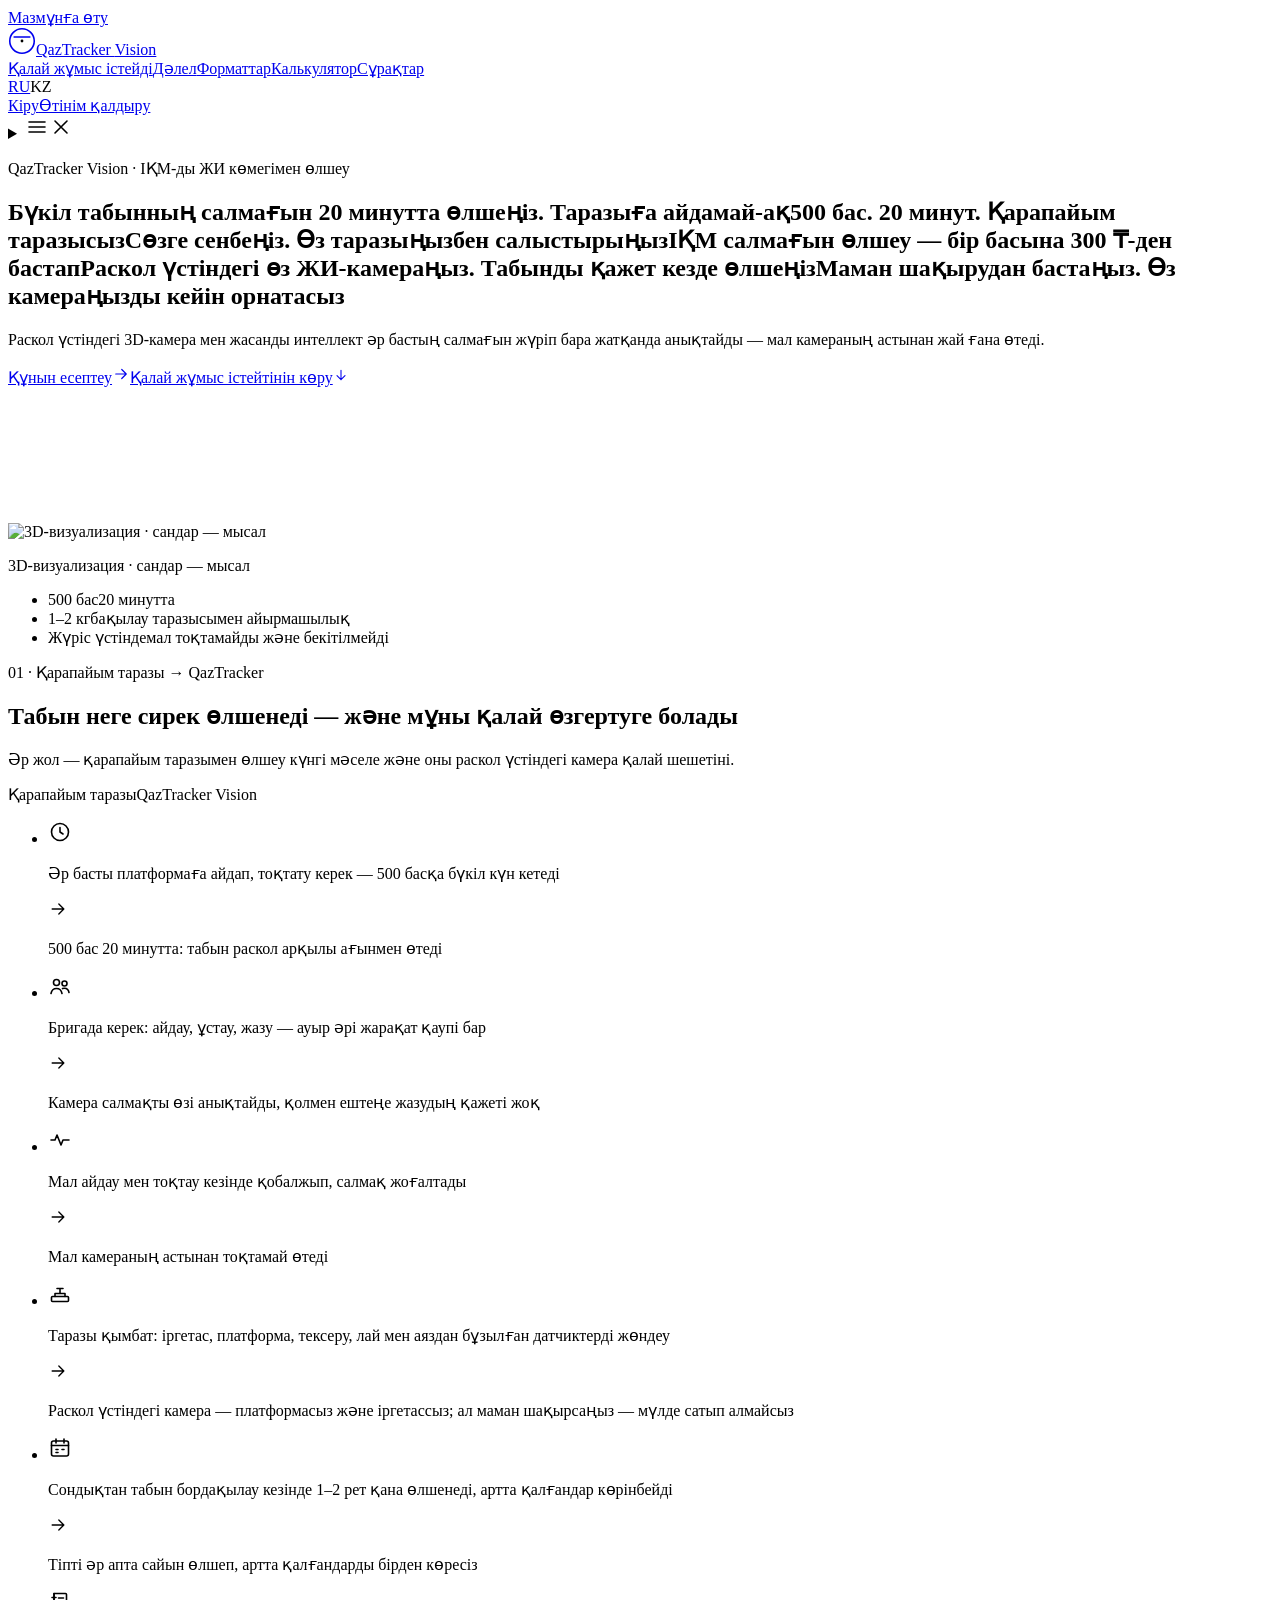
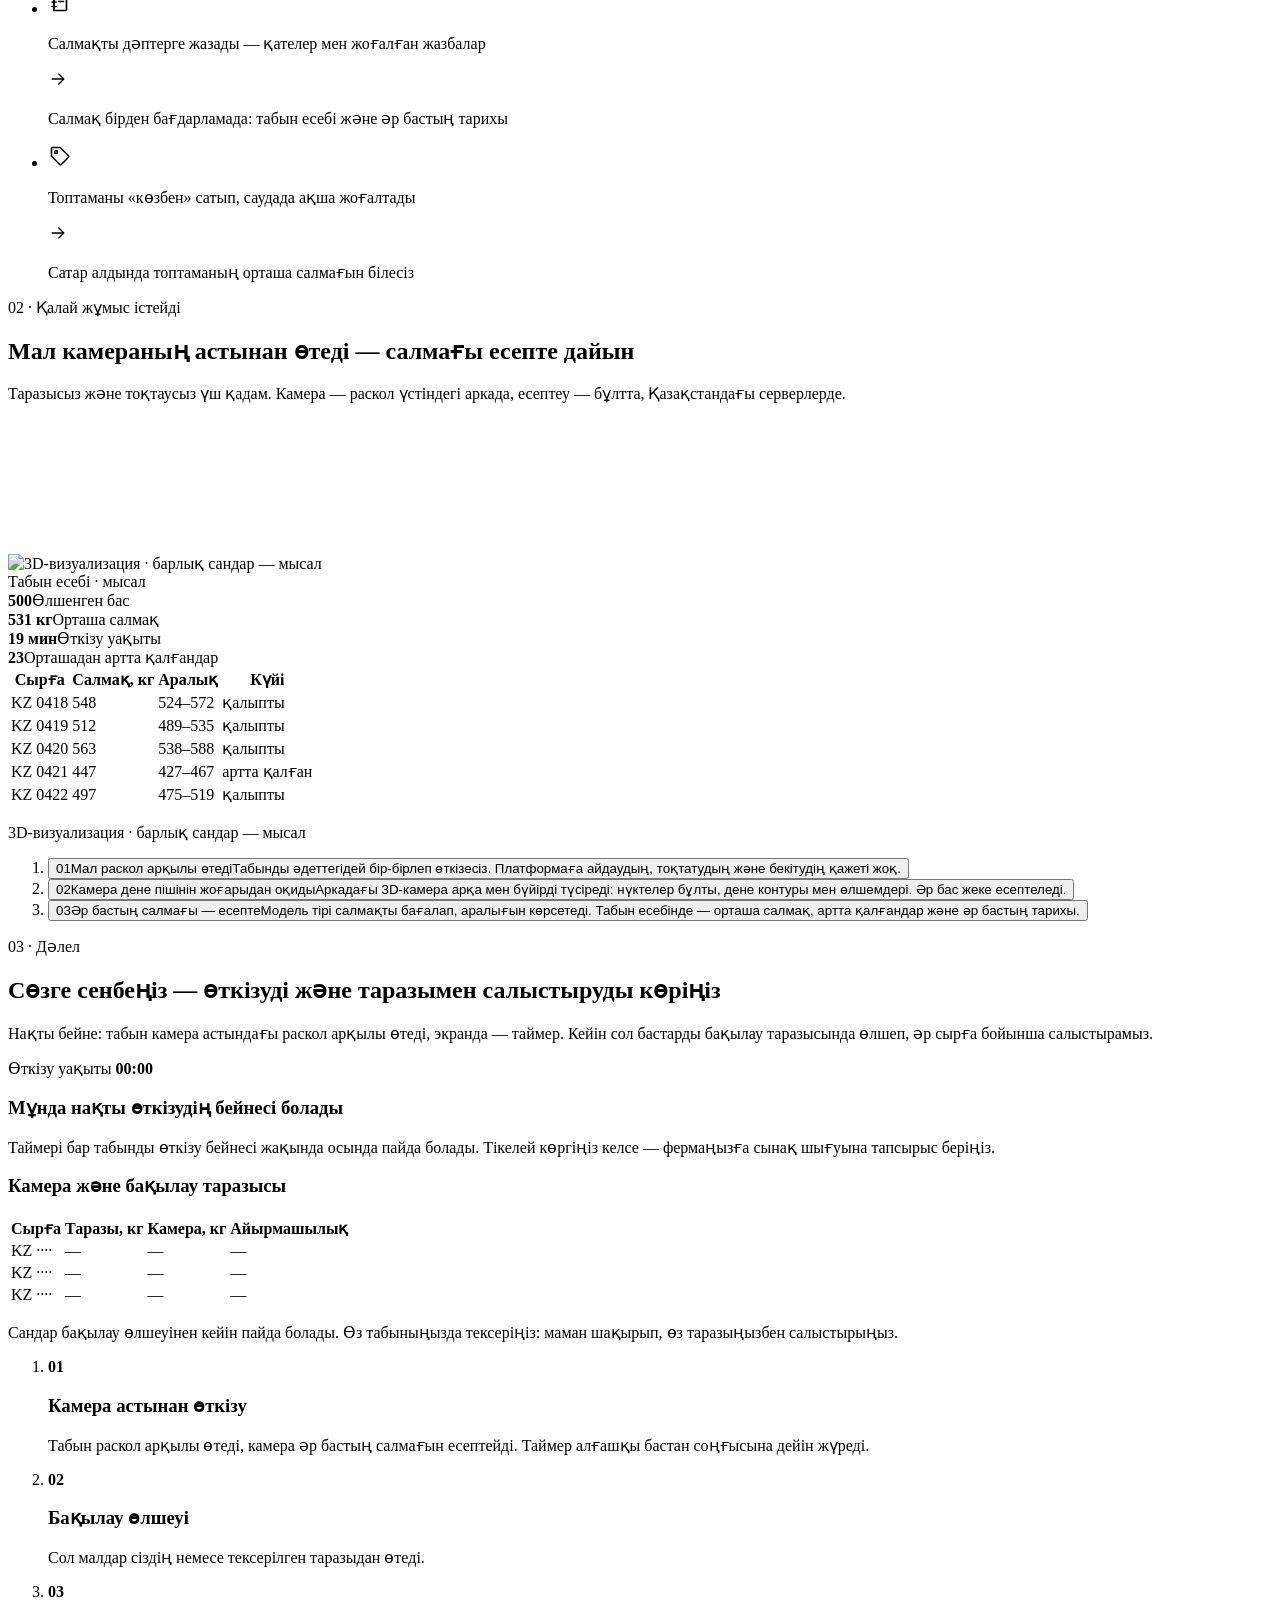
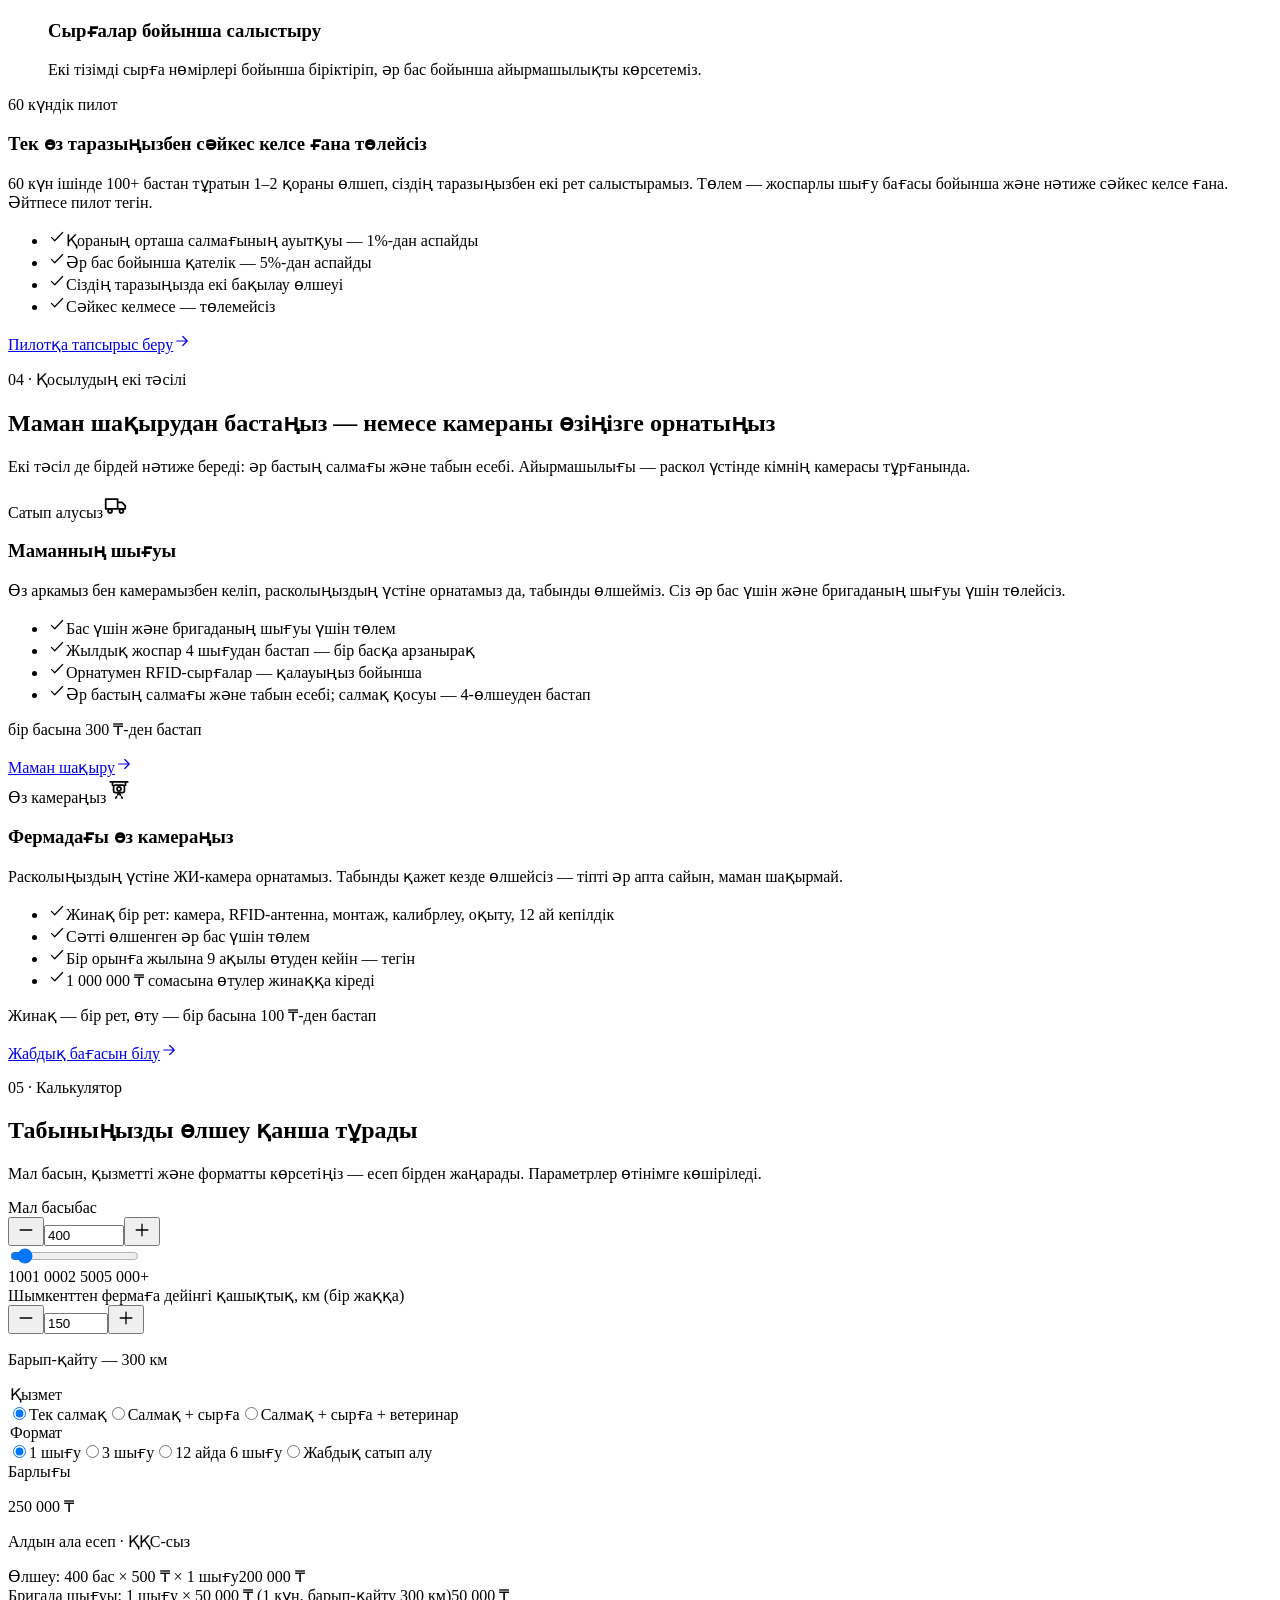
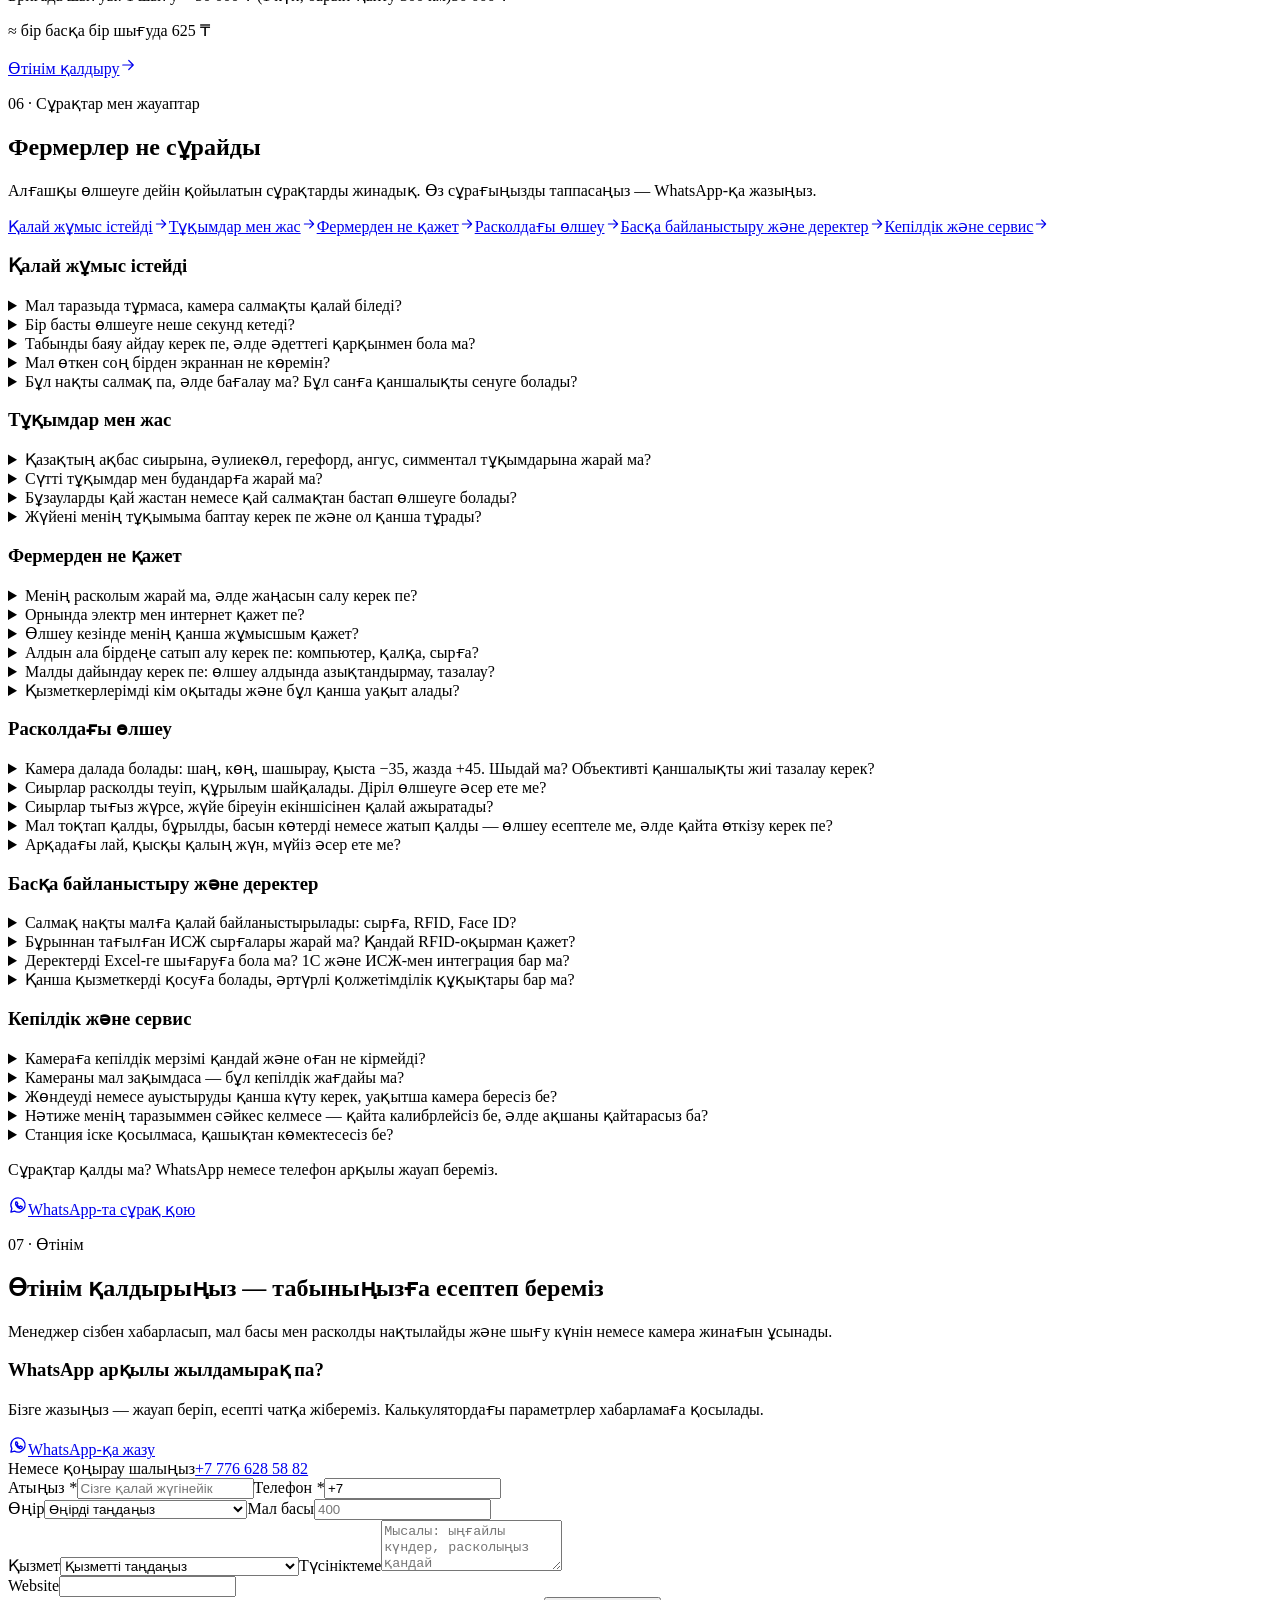
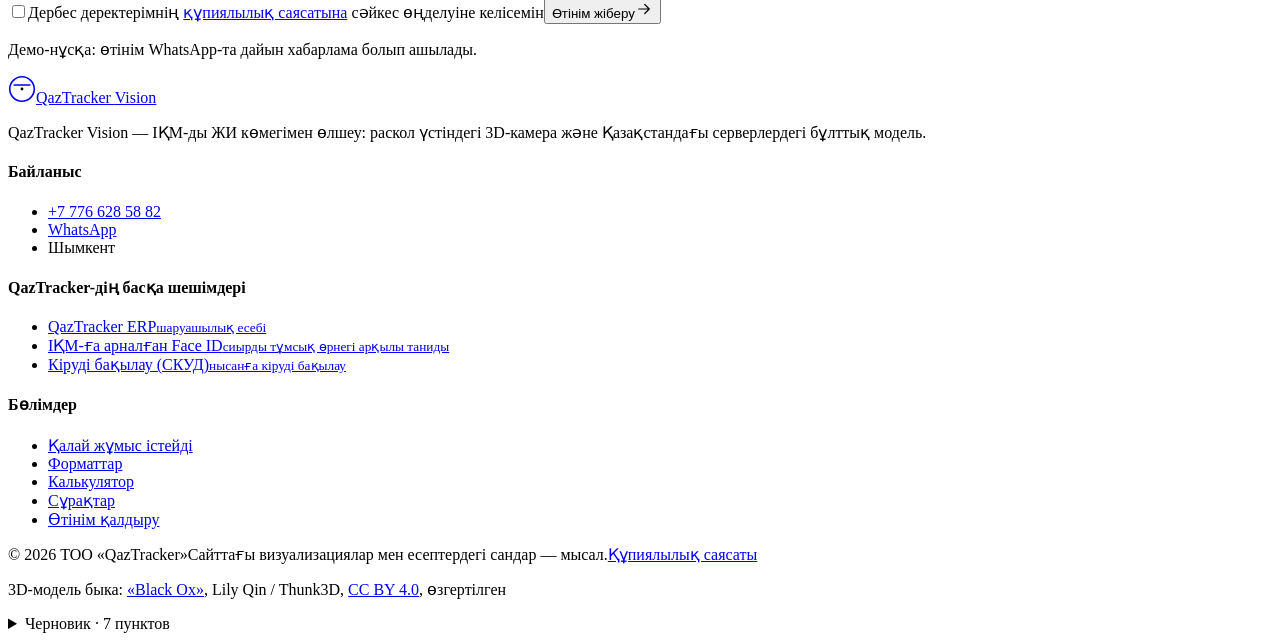
==== kz/index.html @ 220aa48a "Демо v2: цены по сетке 30.10.2026 (предварительно, без НДС), пилот 60 дней Co-Authored-By: Claude Op" ====
<!DOCTYPE html><html lang="kk" class="b31vhq_variable jDEytq_variable"><head><meta charSet="utf-8"/><meta name="viewport" content="width=device-width, initial-scale=1"/><link rel="preload" href="/qaztracker-vision-landing-v2/_next/static/media/07935285219a259d-s.p.1qq4vpdcun5oj.woff2" as="font" crossorigin="" type="font/woff2"/><link rel="preload" href="/qaztracker-vision-landing-v2/_next/static/media/605ce01b664af129-s.p.0wgildi0cnwt9.woff2" as="font" crossorigin="" type="font/woff2"/><link rel="stylesheet" href="/qaztracker-vision-landing-v2/_next/static/chunks/151kn-y21fkhi.css" data-precedence="next"/><link rel="stylesheet" href="/qaztracker-vision-landing-v2/_next/static/chunks/07tnbfkoouzlc.css" data-precedence="next"/><link rel="preload" as="script" fetchPriority="low" href="/qaztracker-vision-landing-v2/_next/static/chunks/1yg4x5e3obwvr.js"/><script src="/qaztracker-vision-landing-v2/_next/static/chunks/242x7dx0zu3hf.js" async=""></script><script src="/qaztracker-vision-landing-v2/_next/static/chunks/0f8uddcniwing.js" async=""></script><script src="/qaztracker-vision-landing-v2/_next/static/chunks/3y2aqkhbivh22.js" async=""></script><script src="/qaztracker-vision-landing-v2/_next/static/chunks/turbopack-2w-dzhgaosq-o.js" async=""></script><script src="/qaztracker-vision-landing-v2/_next/static/chunks/0a-rekt06v0sv.js" async=""></script><script src="/qaztracker-vision-landing-v2/_next/static/chunks/1pa0lofi0-65h.js" async=""></script><script src="/qaztracker-vision-landing-v2/_next/static/chunks/1eyyj5zwg08iq.js" async=""></script><script src="/qaztracker-vision-landing-v2/_next/static/chunks/3i32so87b2csn.js" async=""></script><meta name="theme-color" content="#1a1713"/><meta name="next-size-adjust" content=""/><title>QazTracker Vision — ІҚМ-ды таразысыз өлшеу: 3D-камера және ЖИ</title><meta name="description" content="Бүкіл табынның салмағын 20 минутта, таразыға айдамай өлшеңіз: раскол үстіндегі 3D-камера мен ЖИ әр бастың салмағын жүріп бара жатқанда анықтайды. Маманның шығуы немесе фермадағы өз камераңыз. Құн калькуляторы."/><meta name="robots" content="noindex, nofollow"/><link rel="canonical" href="https://daulet-rama.github.io/qaztracker-vision-landing-v2/kz"/><link rel="alternate" hrefLang="ru" href="https://daulet-rama.github.io/qaztracker-vision-landing-v2/"/><link rel="alternate" hrefLang="kk" href="https://daulet-rama.github.io/qaztracker-vision-landing-v2/kz"/><link rel="alternate" hrefLang="x-default" href="https://daulet-rama.github.io/qaztracker-vision-landing-v2/"/><meta name="format-detection" content="telephone=no"/><meta property="og:title" content="QazTracker Vision — ІҚМ-ды таразысыз өлшеу: 3D-камера және ЖИ"/><meta property="og:description" content="Бүкіл табынның салмағын 20 минутта, таразыға айдамай өлшеңіз: раскол үстіндегі 3D-камера мен ЖИ әр бастың салмағын жүріп бара жатқанда анықтайды. Маманның шығуы немесе фермадағы өз камераңыз. Құн калькуляторы."/><meta property="og:url" content="https://daulet-rama.github.io/qaztracker-vision-landing-v2/kz"/><meta property="og:site_name" content="QazTracker Vision"/><meta property="og:locale" content="kk_KZ"/><meta property="og:image" content="https://daulet-rama.github.io/qaztracker-vision-landing-v2/img/og-kz.jpg"/><meta property="og:type" content="website"/><meta name="twitter:card" content="summary_large_image"/><meta name="twitter:title" content="QazTracker Vision — ІҚМ-ды таразысыз өлшеу: 3D-камера және ЖИ"/><meta name="twitter:description" content="Бүкіл табынның салмағын 20 минутта, таразыға айдамай өлшеңіз: раскол үстіндегі 3D-камера мен ЖИ әр бастың салмағын жүріп бара жатқанда анықтайды. Маманның шығуы немесе фермадағы өз камераңыз. Құн калькуляторы."/><meta name="twitter:image" content="https://daulet-rama.github.io/qaztracker-vision-landing-v2/img/og-kz.jpg"/><link rel="icon" href="/qaztracker-vision-landing-v2/favicon.svg"/><script>(function(){
var d=document.documentElement;d.classList.add('js');
var C={"offers":["speed","accuracy","price","camera","start"],"ab":{"enabled":false,"items":[]},"ga4":"","ym":"","px":""},q=null;try{q=new URLSearchParams(location.search)}catch(e){}
var h='default',o=q&&q.get('offer');
try{
if(o){o=String(o).toLowerCase();if(C.offers.indexOf(o)>-1){h='o-'+o;sessionStorage.setItem('qt_offer',o)}}
else{var so=sessionStorage.getItem('qt_offer');if(so&&C.offers.indexOf(so)>-1)h='o-'+so}
}catch(e){}
if(h==='default'&&C.ab.enabled&&C.ab.items.length>1){
var keys=C.ab.items.map(function(i){return i.k}),v=null;
try{v=localStorage.getItem('qt_hv')}catch(e){}
if(!v||keys.indexOf(v)<0){var t=0;C.ab.items.forEach(function(i){t+=Math.max(0,i.w)});var r=Math.random()*t;v=keys[0];
for(var i=0;i<C.ab.items.length;i++){r-=Math.max(0,C.ab.items[i].w);if(r<0){v=C.ab.items[i].k;break}}
try{localStorage.setItem('qt_hv',v)}catch(e){}}
if(v!=='default')h='v-'+v}
d.setAttribute('data-h',h);window.__qtHero=h;
try{var K=['utm_source','utm_medium','utm_campaign','utm_content','utm_term','gclid','yclid','fbclid','offer'],a={},has=false;
K.forEach(function(k){var x=q&&q.get(k);if(x){a[k]=String(x).slice(0,200);has=true}});
a.landing=location.href.slice(0,500);a.referrer=(document.referrer||'').slice(0,500);a.ts=Date.now();
if(!localStorage.getItem('qt_first'))localStorage.setItem('qt_first',JSON.stringify(a));
if(has||!sessionStorage.getItem('qt_last'))sessionStorage.setItem('qt_last',JSON.stringify(a))}catch(e){}
window.dataLayer=window.dataLayer||[];window.gtag=window.gtag||function(){dataLayer.push(arguments)};
if(C.ga4){gtag('js',new Date());gtag('config',C.ga4,{hero_variant:h})}
if(C.ym){window.__qtYm=C.ym;window.ym=window.ym||function(){(ym.a=ym.a||[]).push(arguments)};ym.l=1*new Date();
ym(Number(C.ym),'init',{clickmap:true,trackLinks:true,accurateTrackBounce:true,params:{hero_variant:h}})}
if(C.px){!function(f){if(f.fbq)return;var n=f.fbq=function(){n.callMethod?n.callMethod.apply(n,arguments):n.queue.push(arguments)};
if(!f._fbq)f._fbq=n;n.push=n;n.loaded=!0;n.version='2.0';n.queue=[]}(window);fbq('init',C.px);fbq('track','PageView')}
})();</script><style>html[data-h]:not([data-h="default"]) .hv[data-hv="default"]{display:none}html[data-h="o-speed"] .hv[data-hv="o-speed"]{display:inline}html[data-h="o-accuracy"] .hv[data-hv="o-accuracy"]{display:inline}html[data-h="o-price"] .hv[data-hv="o-price"]{display:inline}html[data-h="o-camera"] .hv[data-hv="o-camera"]{display:inline}html[data-h="o-start"] .hv[data-hv="o-start"]{display:inline}</style><script src="/qaztracker-vision-landing-v2/_next/static/chunks/0cz1d0mv5g_q7.js" noModule=""></script></head><body><div hidden=""><!--$--><!--/$--></div><script type="application/ld+json">{"@context":"https://schema.org","@type":"Organization","name":"ТОО «QazTracker»","brand":"QazTracker Vision","url":"https://daulet-rama.github.io/qaztracker-vision-landing-v2/kz","telephone":"+77766285882","address":{"@type":"PostalAddress","addressLocality":"Шымкент","addressCountry":"KZ"}}</script><a class="skip-link" href="#main">Мазмұнға өту</a><header class="header"><div class="wrap header__bar"><a class="brand" href="/qaztracker-vision-landing-v2/kz" aria-label="QazTracker Vision"><svg width="28" height="28" viewBox="0 0 32 32" aria-hidden="true" focusable="false"><circle cx="16" cy="16" r="14" fill="none" stroke="currentColor" stroke-width="1.8"></circle><path d="M7 11.5h18" stroke="currentColor" stroke-width="1.8" stroke-linecap="round"></path><path d="M16 11.5v4" stroke="var(--gold)" stroke-width="1.8" stroke-linecap="round"></path><path d="M11 24.5l5-8 5 8" fill="none" stroke="var(--gold)" stroke-width="1.4" stroke-dasharray="1.6 2.2" stroke-linecap="round"></path><circle cx="16" cy="16" r="1.6" fill="var(--gold)"></circle></svg><span class="brand__name">QazTracker <span class="brand__sub">Vision</span></span></a><nav class="nav" aria-label="Разделы"><a href="#how">Қалай жұмыс істейді</a><a href="#proof">Дәлел</a><a href="#formats">Форматтар</a><a href="#calc">Калькулятор</a><a href="#faq">Сұрақтар</a></nav><div class="header__actions"><div class="lang" role="group" aria-label="Язык / Тіл"><a href="/qaztracker-vision-landing-v2/" hrefLang="ru" lang="ru" data-lang="ru" data-track="lang_switch" data-to="ru">RU</a><span aria-current="true">KZ</span></div><a class="header__login" href="#" data-track="cta_click" data-cta="header_login">Кіру</a><a class="btn btn--sm header__cta" href="#lead" data-track="cta_click" data-cta="header_lead">Өтінім қалдыру</a><details class="mnav"><summary aria-label="Мәзір"><svg width="24" height="24" viewBox="0 0 24 24" fill="none" stroke="currentColor" stroke-width="1.6" stroke-linecap="round" stroke-linejoin="round" aria-hidden="true" focusable="false" class="i-menu"><path d="M4 7h16M4 12h16M4 17h16"></path></svg><svg width="24" height="24" viewBox="0 0 24 24" fill="none" stroke="currentColor" stroke-width="1.6" stroke-linecap="round" stroke-linejoin="round" aria-hidden="true" focusable="false" class="i-close"><path d="M6 6l12 12M18 6L6 18"></path></svg></summary><div class="mnav__panel"><nav aria-label="Разделы"><a href="#how">Қалай жұмыс істейді<svg width="18" height="18" viewBox="0 0 24 24" fill="none" stroke="currentColor" stroke-width="1.6" stroke-linecap="round" stroke-linejoin="round" aria-hidden="true" focusable="false"><path d="M5 12h14M13 6l6 6-6 6"></path></svg></a><a href="#proof">Дәлел<svg width="18" height="18" viewBox="0 0 24 24" fill="none" stroke="currentColor" stroke-width="1.6" stroke-linecap="round" stroke-linejoin="round" aria-hidden="true" focusable="false"><path d="M5 12h14M13 6l6 6-6 6"></path></svg></a><a href="#formats">Форматтар<svg width="18" height="18" viewBox="0 0 24 24" fill="none" stroke="currentColor" stroke-width="1.6" stroke-linecap="round" stroke-linejoin="round" aria-hidden="true" focusable="false"><path d="M5 12h14M13 6l6 6-6 6"></path></svg></a><a href="#calc">Калькулятор<svg width="18" height="18" viewBox="0 0 24 24" fill="none" stroke="currentColor" stroke-width="1.6" stroke-linecap="round" stroke-linejoin="round" aria-hidden="true" focusable="false"><path d="M5 12h14M13 6l6 6-6 6"></path></svg></a><a href="#faq">Сұрақтар<svg width="18" height="18" viewBox="0 0 24 24" fill="none" stroke="currentColor" stroke-width="1.6" stroke-linecap="round" stroke-linejoin="round" aria-hidden="true" focusable="false"><path d="M5 12h14M13 6l6 6-6 6"></path></svg></a></nav><a class="btn btn--block" href="#lead" data-track="cta_click" data-cta="menu_lead">Өтінім қалдыру<svg width="18" height="18" viewBox="0 0 24 24" fill="none" stroke="currentColor" stroke-width="1.6" stroke-linecap="round" stroke-linejoin="round" aria-hidden="true" focusable="false" class="arrow"><path d="M5 12h14M13 6l6 6-6 6"></path></svg></a><div class="mnav__meta"><a href="tel:+77766285882" data-track="phone_click" data-placement="menu">+7 776 628 58 82</a><a href="#" data-track="cta_click" data-cta="menu_login">Кіру</a></div></div></details></div></div></header><main id="main"><section class="hero" id="top" aria-labelledby="hero-title"><div class="wrap"><div class="hero__grid"><p class="kicker">QazTracker Vision · ІҚМ-ды ЖИ көмегімен өлшеу</p><h1 class="hero__title hero__title--long" id="hero-title"><span class="hv" data-hv="default">Бүкіл табынның салмағын 20 минутта өлшеңіз. Таразыға айдамай-ақ</span><span class="hv" data-hv="o-speed">500 бас. 20 минут. Қарапайым таразысыз</span><span class="hv" data-hv="o-accuracy">Сөзге сенбеңіз. Өз таразыңызбен салыстырыңыз</span><span class="hv" data-hv="o-price">ІҚМ салмағын өлшеу — бір басына 300 ₸-ден бастап</span><span class="hv" data-hv="o-camera">Раскол үстіндегі өз ЖИ-камераңыз. Табынды қажет кезде өлшеңіз</span><span class="hv" data-hv="o-start">Маман шақырудан бастаңыз. Өз камераңызды кейін орнатасыз</span></h1><p class="hero__sub">Раскол үстіндегі 3D-камера мен жасанды интеллект әр бастың салмағын жүріп бара жатқанда анықтайды — мал камераның астынан жай ғана өтеді.</p><div class="hero__ctas"><a class="btn" href="#calc" data-track="cta_click" data-cta="hero_calc">Құнын есептеу<svg width="18" height="18" viewBox="0 0 24 24" fill="none" stroke="currentColor" stroke-width="1.6" stroke-linecap="round" stroke-linejoin="round" aria-hidden="true" focusable="false" class="arrow"><path d="M5 12h14M13 6l6 6-6 6"></path></svg></a><a class="link-arrow" href="#how" data-track="cta_click" data-cta="hero_how">Қалай жұмыс істейтінін көру<svg width="16" height="16" viewBox="0 0 24 24" fill="none" stroke="currentColor" stroke-width="1.6" stroke-linecap="round" stroke-linejoin="round" aria-hidden="true" focusable="false"><path d="M12 5v14M6 13l6 6 6-6"></path></svg></a></div></div><div class="hero__visual"><div class="visual"><picture><source media="(min-width: 1024px)" srcSet="/qaztracker-vision-landing-v2/img/scene/hero-poster-wide.avif" type="image/avif"/><source media="(min-width: 1024px)" srcSet="/qaztracker-vision-landing-v2/img/scene/hero-poster-wide.webp" type="image/webp"/><source srcSet="/qaztracker-vision-landing-v2/img/scene/hero-poster-portrait.avif" type="image/avif"/><img class="visual__poster" src="/qaztracker-vision-landing-v2/img/scene/hero-poster-portrait.webp" alt="3D-визуализация · сандар — мысал" decoding="async" loading="eager" fetchPriority="high"/></picture><video class="visual__video" muted="" loop="" playsInline="" preload="none" aria-hidden="true" style="opacity:0"></video><div class="visual__stage"></div></div><p class="hero__caption">3D-визуализация · сандар — мысал</p></div></div><div class="wrap hero__stats"><ul class="stats"><li class="stat"><span class="stat__value">500 бас</span><span class="stat__caption">20 минутта</span></li><li class="stat" data-review=""><span class="stat__value">1–2 кг</span><span class="stat__caption">бақылау таразысымен айырмашылық</span></li><li class="stat"><span class="stat__value">Жүріс үстінде</span><span class="stat__caption">мал тоқтамайды және бекітілмейді</span></li></ul></div></section><section class="section section--paper" id="pains" aria-labelledby="pains-title"><div class="wrap"><div class="section-head" data-reveal="true"><p class="kicker">01 · Қарапайым таразы → QazTracker</p><h2 class="h2" id="pains-title">Табын неге сирек өлшенеді — және мұны қалай өзгертуге болады<!-- --> </h2><p class="lead">Әр жол — қарапайым таразымен өлшеу күнгі мәселе және оны раскол үстіндегі камера қалай шешетіні.</p></div><div class="pains__labels" aria-hidden="true"><span></span><span>Қарапайым таразы</span><span></span><span>QazTracker Vision</span></div><ul class="pains__list"><li class="pain" data-reveal="true" style="--d:0ms"><span class="pain__icon"><svg width="24" height="24" viewBox="0 0 24 24" fill="none" stroke="currentColor" stroke-width="1.6" stroke-linecap="round" stroke-linejoin="round" aria-hidden="true" focusable="false"><circle cx="12" cy="12" r="8.5"></circle><path d="M12 7.5V12l3 2"></path></svg></span><p class="pain__before" data-label="Қарапайым таразы">Әр басты платформаға айдап, тоқтату керек — 500 басқа бүкіл күн кетеді</p><span class="pain__arrow" aria-hidden="true"><svg width="20" height="20" viewBox="0 0 24 24" fill="none" stroke="currentColor" stroke-width="1.6" stroke-linecap="round" stroke-linejoin="round" aria-hidden="true" focusable="false"><path d="M5 12h14M13 6l6 6-6 6"></path></svg></span><p class="pain__after" data-label="QazTracker Vision">500 бас 20 минутта: табын раскол арқылы ағынмен өтеді</p></li><li class="pain" data-reveal="true" style="--d:40ms"><span class="pain__icon"><svg width="24" height="24" viewBox="0 0 24 24" fill="none" stroke="currentColor" stroke-width="1.6" stroke-linecap="round" stroke-linejoin="round" aria-hidden="true" focusable="false"><circle cx="8.5" cy="8.5" r="3"></circle><circle cx="16.5" cy="9.5" r="2.5"></circle><path d="M3 19.5c.6-3.2 2.8-5 5.5-5s4.9 1.8 5.5 5M14.5 14.6c.6-.2 1.3-.3 2-.3 2.3 0 4 1.5 4.5 4.2"></path></svg></span><p class="pain__before" data-label="Қарапайым таразы">Бригада керек: айдау, ұстау, жазу — ауыр әрі жарақат қаупі бар</p><span class="pain__arrow" aria-hidden="true"><svg width="20" height="20" viewBox="0 0 24 24" fill="none" stroke="currentColor" stroke-width="1.6" stroke-linecap="round" stroke-linejoin="round" aria-hidden="true" focusable="false"><path d="M5 12h14M13 6l6 6-6 6"></path></svg></span><p class="pain__after" data-label="QazTracker Vision">Камера салмақты өзі анықтайды, қолмен ештеңе жазудың қажеті жоқ</p></li><li class="pain" data-reveal="true" style="--d:80ms"><span class="pain__icon"><svg width="24" height="24" viewBox="0 0 24 24" fill="none" stroke="currentColor" stroke-width="1.6" stroke-linecap="round" stroke-linejoin="round" aria-hidden="true" focusable="false"><path d="M3 12h4l2-5 4 10 2-5h6"></path></svg></span><p class="pain__before" data-label="Қарапайым таразы">Мал айдау мен тоқтау кезінде қобалжып, салмақ жоғалтады</p><span class="pain__arrow" aria-hidden="true"><svg width="20" height="20" viewBox="0 0 24 24" fill="none" stroke="currentColor" stroke-width="1.6" stroke-linecap="round" stroke-linejoin="round" aria-hidden="true" focusable="false"><path d="M5 12h14M13 6l6 6-6 6"></path></svg></span><p class="pain__after" data-label="QazTracker Vision">Мал камераның астынан тоқтамай өтеді</p></li><li class="pain" data-reveal="true" style="--d:120ms"><span class="pain__icon"><svg width="24" height="24" viewBox="0 0 24 24" fill="none" stroke="currentColor" stroke-width="1.6" stroke-linecap="round" stroke-linejoin="round" aria-hidden="true" focusable="false"><rect x="3.5" y="14.5" width="17" height="5" rx="1"></rect><path d="M7 14.5v-3h10v3M12 11.5V6.5M9 6.5h6"></path></svg></span><p class="pain__before" data-label="Қарапайым таразы">Таразы қымбат: іргетас, платформа, тексеру, лай мен аяздан бұзылған датчиктерді жөндеу</p><span class="pain__arrow" aria-hidden="true"><svg width="20" height="20" viewBox="0 0 24 24" fill="none" stroke="currentColor" stroke-width="1.6" stroke-linecap="round" stroke-linejoin="round" aria-hidden="true" focusable="false"><path d="M5 12h14M13 6l6 6-6 6"></path></svg></span><p class="pain__after" data-label="QazTracker Vision">Раскол үстіндегі камера — платформасыз және іргетассыз; ал маман шақырсаңыз — мүлде сатып алмайсыз</p></li><li class="pain" data-reveal="true" style="--d:160ms"><span class="pain__icon"><svg width="24" height="24" viewBox="0 0 24 24" fill="none" stroke="currentColor" stroke-width="1.6" stroke-linecap="round" stroke-linejoin="round" aria-hidden="true" focusable="false"><rect x="3.5" y="5" width="17" height="15" rx="2"></rect><path d="M3.5 9.5h17M8 3v4M16 3v4M8 13.5h2M14 13.5h2M8 16.5h2"></path></svg></span><p class="pain__before" data-label="Қарапайым таразы">Сондықтан табын бордақылау кезінде 1–2 рет қана өлшенеді, артта қалғандар көрінбейді</p><span class="pain__arrow" aria-hidden="true"><svg width="20" height="20" viewBox="0 0 24 24" fill="none" stroke="currentColor" stroke-width="1.6" stroke-linecap="round" stroke-linejoin="round" aria-hidden="true" focusable="false"><path d="M5 12h14M13 6l6 6-6 6"></path></svg></span><p class="pain__after" data-label="QazTracker Vision">Тіпті әр апта сайын өлшеп, артта қалғандарды бірден көресіз</p></li><li class="pain" data-reveal="true" style="--d:200ms"><span class="pain__icon"><svg width="24" height="24" viewBox="0 0 24 24" fill="none" stroke="currentColor" stroke-width="1.6" stroke-linecap="round" stroke-linejoin="round" aria-hidden="true" focusable="false"><path d="M6 3.5h11.5a1 1 0 011 1v15a1 1 0 01-1 1H6z"></path><path d="M6 3.5v17M4 7.5h4M4 12h4M4 16.5h4M10.5 8h5M10.5 11.5h5"></path></svg></span><p class="pain__before" data-label="Қарапайым таразы">Салмақты дәптерге жазады — қателер мен жоғалған жазбалар</p><span class="pain__arrow" aria-hidden="true"><svg width="20" height="20" viewBox="0 0 24 24" fill="none" stroke="currentColor" stroke-width="1.6" stroke-linecap="round" stroke-linejoin="round" aria-hidden="true" focusable="false"><path d="M5 12h14M13 6l6 6-6 6"></path></svg></span><p class="pain__after" data-label="QazTracker Vision">Салмақ бірден бағдарламада: табын есебі және әр бастың тарихы</p></li><li class="pain" data-reveal="true" style="--d:240ms"><span class="pain__icon"><svg width="24" height="24" viewBox="0 0 24 24" fill="none" stroke="currentColor" stroke-width="1.6" stroke-linecap="round" stroke-linejoin="round" aria-hidden="true" focusable="false"><path d="M3.5 12.2V4.5a1 1 0 011-1h7.7l8.3 8.3a1 1 0 010 1.4l-7.3 7.3a1 1 0 01-1.4 0z"></path><circle cx="8" cy="8" r="1.4"></circle></svg></span><p class="pain__before" data-label="Қарапайым таразы">Топтаманы «көзбен» сатып, саудада ақша жоғалтады</p><span class="pain__arrow" aria-hidden="true"><svg width="20" height="20" viewBox="0 0 24 24" fill="none" stroke="currentColor" stroke-width="1.6" stroke-linecap="round" stroke-linejoin="round" aria-hidden="true" focusable="false"><path d="M5 12h14M13 6l6 6-6 6"></path></svg></span><p class="pain__after" data-label="QazTracker Vision">Сатар алдында топтаманың орташа салмағын білесіз</p></li></ul></div></section><section class="section section--stage how" id="how" aria-labelledby="how-title"><div class="wrap"><div class="section-head" data-reveal="true"><p class="kicker">02 · Қалай жұмыс істейді</p><h2 class="h2" id="how-title">Мал камераның астынан өтеді — салмағы есепте дайын<!-- --> </h2><p class="lead">Таразысыз және тоқтаусыз үш қадам. Камера — раскол үстіндегі аркада, есептеу — бұлтта, Қазақстандағы серверлерде.</p></div><div class="how__layout"><div class="how__stage" data-reveal="true"><div class="visual"><picture><source media="(min-width: 1024px)" srcSet="/qaztracker-vision-landing-v2/img/scene/full-poster.avif" type="image/avif"/><source media="(min-width: 1024px)" srcSet="/qaztracker-vision-landing-v2/img/scene/full-poster.webp" type="image/webp"/><source srcSet="/qaztracker-vision-landing-v2/img/scene/full-poster.avif" type="image/avif"/><img class="visual__poster" src="/qaztracker-vision-landing-v2/img/scene/full-poster.webp" alt="3D-визуализация · барлық сандар — мысал" decoding="async" loading="lazy" fetchPriority="auto"/></picture><video class="visual__video" muted="" loop="" playsInline="" preload="none" aria-hidden="true" style="opacity:0"></video><div class="visual__stage"></div></div><div class="report" aria-hidden="true"><div class="report__title"><span>Табын есебі · мысал</span></div><div class="report__stats"><div class="report__stat"><b>500</b><span>Өлшенген бас</span></div><div class="report__stat"><b>531 кг</b><span>Орташа салмақ</span></div><div class="report__stat"><b>19 мин</b><span>Өткізу уақыты</span></div><div class="report__stat"><b>23</b><span>Орташадан артта қалғандар</span></div></div><table><thead><tr><th>Сырға</th><th>Салмақ, кг</th><th>Аралық</th><th>Күйі</th></tr></thead><tbody><tr><td>KZ 0418</td><td>548</td><td>524–572</td><td>қалыпты</td></tr><tr><td>KZ 0419</td><td>512</td><td>489–535</td><td>қалыпты</td></tr><tr><td>KZ 0420</td><td>563</td><td>538–588</td><td>қалыпты</td></tr><tr><td>KZ 0421</td><td>447</td><td>427–467</td><td class="lag">артта қалған</td></tr><tr><td>KZ 0422</td><td>497</td><td>475–519</td><td>қалыпты</td></tr></tbody></table></div><p class="how__caption">3D-визуализация · барлық сандар — мысал</p></div><ol class="steps"><li data-reveal="true" style="--d:0ms"><button type="button" class="step is-active" aria-pressed="true"><span class="step__bar"></span><span class="step__num">0<!-- -->1</span><span class="step__title">Мал раскол арқылы өтеді</span><span class="step__text">Табынды әдеттегідей бір-бірлеп өткізесіз. Платформаға айдаудың, тоқтатудың және бекітудің қажеті жоқ.</span></button></li><li data-reveal="true" style="--d:80ms"><button type="button" class="step" aria-pressed="false"><span class="step__bar"></span><span class="step__num">0<!-- -->2</span><span class="step__title">Камера дене пішінін жоғарыдан оқиды</span><span class="step__text">Аркадағы 3D-камера арқа мен бүйірді түсіреді: нүктелер бұлты, дене контуры мен өлшемдері. Әр бас жеке есептеледі.</span></button></li><li data-reveal="true" style="--d:160ms"><button type="button" class="step" aria-pressed="false"><span class="step__bar"></span><span class="step__num">0<!-- -->3</span><span class="step__title">Әр бастың салмағы — есепте</span><span class="step__text">Модель тірі салмақты бағалап, аралығын көрсетеді. Табын есебінде — орташа салмақ, артта қалғандар және әр бастың тарихы.</span></button></li></ol></div></div></section><section class="section section--sunk" id="proof" aria-labelledby="proof-title"><div class="wrap"><div class="section-head" data-reveal="true"><p class="kicker">03 · Дәлел</p><h2 class="h2" id="proof-title">Сөзге сенбеңіз — өткізуді және таразымен салыстыруды көріңіз<!-- --> </h2><p class="lead">Нақты бейне: табын камера астындағы раскол арқылы өтеді, экранда — таймер. Кейін сол бастарды бақылау таразысында өлшеп, әр сырға бойынша салыстырамыз.</p></div><div class="proof__layout"><div class="proof__video" data-reveal="true"><div class="proof__placeholder"><span class="proof__timer"><span class="rec" aria-hidden="true"></span>Өткізу уақыты<!-- --> <b>00:00</b></span><div class="proof__ph-text"><h3>Мұнда нақты өткізудің бейнесі болады</h3><p>Таймері бар табынды өткізу бейнесі жақында осында пайда болады. Тікелей көргіңіз келсе — фермаңызға сынақ шығуына тапсырыс беріңіз.</p></div></div></div><div class="proof__table" data-reveal="true" style="--d:80ms"><h3>Камера және бақылау таразысы</h3><table class="cmp"><thead><tr><th>Сырға</th><th>Таразы, кг</th><th>Камера, кг</th><th>Айырмашылық</th></tr></thead><tbody><tr aria-hidden="true"><td class="muted">KZ ····</td><td class="muted">—</td><td class="muted">—</td><td class="muted">—</td></tr><tr aria-hidden="true"><td class="muted">KZ ····</td><td class="muted">—</td><td class="muted">—</td><td class="muted">—</td></tr><tr aria-hidden="true"><td class="muted">KZ ····</td><td class="muted">—</td><td class="muted">—</td><td class="muted">—</td></tr></tbody></table><p class="proof__note">Сандар бақылау өлшеуінен кейін пайда болады. Өз табыныңызда тексеріңіз: маман шақырып, өз таразыңызбен салыстырыңыз.</p></div></div><ol class="proof__steps"><li class="proof__step" data-reveal="true" style="--d:0ms"><b>0<!-- -->1</b><h3>Камера астынан өткізу</h3><p>Табын раскол арқылы өтеді, камера әр бастың салмағын есептейді. Таймер алғашқы бастан соңғысына дейін жүреді.</p></li><li class="proof__step" data-reveal="true" style="--d:60ms"><b>0<!-- -->2</b><h3>Бақылау өлшеуі</h3><p>Сол малдар сіздің немесе тексерілген таразыдан өтеді.</p></li><li class="proof__step" data-reveal="true" style="--d:120ms"><b>0<!-- -->3</b><h3>Сырғалар бойынша салыстыру</h3><p>Екі тізімді сырға нөмірлері бойынша біріктіріп, әр бас бойынша айырмашылықты көрсетеміз.</p></li></ol><div class="pilot" data-reveal="true"><div class="pilot__text"><p class="kicker">60 күндік пилот</p><h3>Тек өз таразыңызбен сәйкес келсе ғана төлейсіз</h3><p>60 күн ішінде 100+ бастан тұратын 1–2 қораны өлшеп, сіздің таразыңызбен екі рет салыстырамыз. Төлем — жоспарлы шығу бағасы бойынша және нәтиже сәйкес келсе ғана. Әйтпесе пилот тегін.</p></div><ul class="pilot__list"><li><svg width="18" height="18" viewBox="0 0 24 24" fill="none" stroke="currentColor" stroke-width="1.6" stroke-linecap="round" stroke-linejoin="round" aria-hidden="true" focusable="false"><path d="M4.5 12.5l4.5 4.5 10.5-11"></path></svg><span>Қораның орташа салмағының ауытқуы — 1%-дан аспайды</span></li><li><svg width="18" height="18" viewBox="0 0 24 24" fill="none" stroke="currentColor" stroke-width="1.6" stroke-linecap="round" stroke-linejoin="round" aria-hidden="true" focusable="false"><path d="M4.5 12.5l4.5 4.5 10.5-11"></path></svg><span>Әр бас бойынша қателік — 5%-дан аспайды</span></li><li><svg width="18" height="18" viewBox="0 0 24 24" fill="none" stroke="currentColor" stroke-width="1.6" stroke-linecap="round" stroke-linejoin="round" aria-hidden="true" focusable="false"><path d="M4.5 12.5l4.5 4.5 10.5-11"></path></svg><span>Сіздің таразыңызда екі бақылау өлшеуі</span></li><li><svg width="18" height="18" viewBox="0 0 24 24" fill="none" stroke="currentColor" stroke-width="1.6" stroke-linecap="round" stroke-linejoin="round" aria-hidden="true" focusable="false"><path d="M4.5 12.5l4.5 4.5 10.5-11"></path></svg><span>Сәйкес келмесе — төлемейсіз</span></li></ul><a class="btn" href="#lead" data-track="cta_click" data-cta="proof_pilot" data-intent="weight">Пилотқа тапсырыс беру<svg width="18" height="18" viewBox="0 0 24 24" fill="none" stroke="currentColor" stroke-width="1.6" stroke-linecap="round" stroke-linejoin="round" aria-hidden="true" focusable="false" class="arrow"><path d="M5 12h14M13 6l6 6-6 6"></path></svg></a></div></div></section><section class="section section--paper" id="formats" aria-labelledby="formats-title"><div class="wrap"><div class="section-head" data-reveal="true"><p class="kicker">04 · Қосылудың екі тәсілі</p><h2 class="h2" id="formats-title">Маман шақырудан бастаңыз — немесе камераны өзіңізге орнатыңыз<!-- --> </h2><p class="lead">Екі тәсіл де бірдей нәтиже береді: әр бастың салмағы және табын есебі. Айырмашылығы — раскол үстінде кімнің камерасы тұрғанында.</p></div><div class="formats__grid"><article class="format format--dark" data-reveal="true" style="--d:0ms"><div class="format__top"><span class="format__badge">Сатып алусыз</span><span class="format__icon"><svg width="26" height="26" viewBox="0 0 24 24" fill="none" stroke="currentColor" stroke-width="1.6" stroke-linecap="round" stroke-linejoin="round" aria-hidden="true" focusable="false"><path d="M2.5 6.5h11v9h-11zM13.5 9.5h4l3 3v3h-7"></path><circle cx="6.5" cy="17.5" r="1.8"></circle><circle cx="17" cy="17.5" r="1.8"></circle></svg></span></div><h3>Маманның шығуы</h3><p class="format__text">Өз аркамыз бен камерамызбен келіп, расколыңыздың үстіне орнатамыз да, табынды өлшейміз. Сіз әр бас үшін және бригаданың шығуы үшін төлейсіз.</p><ul class="format__bullets"><li><svg width="18" height="18" viewBox="0 0 24 24" fill="none" stroke="currentColor" stroke-width="1.6" stroke-linecap="round" stroke-linejoin="round" aria-hidden="true" focusable="false"><path d="M4.5 12.5l4.5 4.5 10.5-11"></path></svg><span>Бас үшін және бригаданың шығуы үшін төлем</span></li><li><svg width="18" height="18" viewBox="0 0 24 24" fill="none" stroke="currentColor" stroke-width="1.6" stroke-linecap="round" stroke-linejoin="round" aria-hidden="true" focusable="false"><path d="M4.5 12.5l4.5 4.5 10.5-11"></path></svg><span>Жылдық жоспар 4 шығудан бастап — бір басқа арзанырақ</span></li><li><svg width="18" height="18" viewBox="0 0 24 24" fill="none" stroke="currentColor" stroke-width="1.6" stroke-linecap="round" stroke-linejoin="round" aria-hidden="true" focusable="false"><path d="M4.5 12.5l4.5 4.5 10.5-11"></path></svg><span>Орнатумен RFID-сырғалар — қалауыңыз бойынша</span></li><li><svg width="18" height="18" viewBox="0 0 24 24" fill="none" stroke="currentColor" stroke-width="1.6" stroke-linecap="round" stroke-linejoin="round" aria-hidden="true" focusable="false"><path d="M4.5 12.5l4.5 4.5 10.5-11"></path></svg><span>Әр бастың салмағы және табын есебі; салмақ қосуы — 4-өлшеуден бастап</span></li></ul><div class="format__bottom"><p class="format__price">бір басына 300 ₸-ден бастап</p><a class="btn" href="#lead" data-track="cta_click" data-cta="format_visit" data-intent="weight">Маман шақыру<svg width="18" height="18" viewBox="0 0 24 24" fill="none" stroke="currentColor" stroke-width="1.6" stroke-linecap="round" stroke-linejoin="round" aria-hidden="true" focusable="false" class="arrow"><path d="M5 12h14M13 6l6 6-6 6"></path></svg></a></div></article><article class="format" data-reveal="true" style="--d:80ms"><div class="format__top"><span class="format__badge">Өз камераңыз</span><span class="format__icon"><svg width="26" height="26" viewBox="0 0 24 24" fill="none" stroke="currentColor" stroke-width="1.6" stroke-linecap="round" stroke-linejoin="round" aria-hidden="true" focusable="false"><path d="M4 4.5h16M6 4.5v3M18 4.5v3"></path><rect x="7" y="7.5" width="10" height="7" rx="1.5"></rect><circle cx="12" cy="11" r="1.8"></circle><path d="M9 19.5l3-5 3 5" stroke-dasharray="1.5 2"></path></svg></span></div><h3>Фермадағы өз камераңыз</h3><p class="format__text">Расколыңыздың үстіне ЖИ-камера орнатамыз. Табынды қажет кезде өлшейсіз — тіпті әр апта сайын, маман шақырмай.</p><ul class="format__bullets"><li><svg width="18" height="18" viewBox="0 0 24 24" fill="none" stroke="currentColor" stroke-width="1.6" stroke-linecap="round" stroke-linejoin="round" aria-hidden="true" focusable="false"><path d="M4.5 12.5l4.5 4.5 10.5-11"></path></svg><span>Жинақ бір рет: камера, RFID-антенна, монтаж, калибрлеу, оқыту, 12 ай кепілдік</span></li><li><svg width="18" height="18" viewBox="0 0 24 24" fill="none" stroke="currentColor" stroke-width="1.6" stroke-linecap="round" stroke-linejoin="round" aria-hidden="true" focusable="false"><path d="M4.5 12.5l4.5 4.5 10.5-11"></path></svg><span>Сәтті өлшенген әр бас үшін төлем</span></li><li><svg width="18" height="18" viewBox="0 0 24 24" fill="none" stroke="currentColor" stroke-width="1.6" stroke-linecap="round" stroke-linejoin="round" aria-hidden="true" focusable="false"><path d="M4.5 12.5l4.5 4.5 10.5-11"></path></svg><span>Бір орынға жылына 9 ақылы өтуден кейін — тегін</span></li><li><svg width="18" height="18" viewBox="0 0 24 24" fill="none" stroke="currentColor" stroke-width="1.6" stroke-linecap="round" stroke-linejoin="round" aria-hidden="true" focusable="false"><path d="M4.5 12.5l4.5 4.5 10.5-11"></path></svg><span>1 000 000 ₸ сомасына өтулер жинаққа кіреді</span></li></ul><div class="format__bottom"><p class="format__price">Жинақ — бір рет, өту — бір басына 100 ₸-ден бастап</p><a class="btn btn--ghost" href="#lead" data-track="cta_click" data-cta="format_equipment" data-intent="equipment">Жабдық бағасын білу<svg width="18" height="18" viewBox="0 0 24 24" fill="none" stroke="currentColor" stroke-width="1.6" stroke-linecap="round" stroke-linejoin="round" aria-hidden="true" focusable="false" class="arrow"><path d="M5 12h14M13 6l6 6-6 6"></path></svg></a></div></article></div></div></section><section class="section section--stage" id="calc" aria-labelledby="calc-title"><div class="wrap"><div class="section-head" data-reveal="true"><p class="kicker">05 · Калькулятор</p><h2 class="h2" id="calc-title">Табыныңызды өлшеу қанша тұрады<!-- --> </h2><p class="lead">Мал басын, қызметті және форматты көрсетіңіз — есеп бірден жаңарады. Параметрлер өтінімге көшіріледі.</p></div><div class="calc"><div class="calc__inputs"><div><label class="field-label" for="calc-heads">Мал басы<span>бас</span></label><div class="heads"><button type="button" aria-label="−50"><svg width="20" height="20" viewBox="0 0 24 24" fill="none" stroke="currentColor" stroke-width="1.6" stroke-linecap="round" stroke-linejoin="round" aria-hidden="true" focusable="false"><path d="M5 12h14"></path></svg></button><input id="calc-heads" inputMode="numeric" type="number" min="1" max="100000" step="1" value="400"/><button type="button" aria-label="+50"><svg width="20" height="20" viewBox="0 0 24 24" fill="none" stroke="currentColor" stroke-width="1.6" stroke-linecap="round" stroke-linejoin="round" aria-hidden="true" focusable="false"><path d="M12 5v14M5 12h14"></path></svg></button></div><input class="range" type="range" min="100" max="5000" step="50" aria-label="Мал басы" value="400"/><div class="range-scale" aria-hidden="true"><span>100</span><span>1 000</span><span>2 500</span><span>5 000<!-- -->+</span></div></div><div><label class="field-label" for="calc-distance">Шымкенттен фермаға дейінгі қашықтық, км (бір жаққа)</label><div class="heads"><button type="button" aria-label="−10"><svg width="20" height="20" viewBox="0 0 24 24" fill="none" stroke="currentColor" stroke-width="1.6" stroke-linecap="round" stroke-linejoin="round" aria-hidden="true" focusable="false"><path d="M5 12h14"></path></svg></button><input id="calc-distance" inputMode="numeric" type="number" min="0" max="3000" value="150"/><button type="button" aria-label="+10"><svg width="20" height="20" viewBox="0 0 24 24" fill="none" stroke="currentColor" stroke-width="1.6" stroke-linecap="round" stroke-linejoin="round" aria-hidden="true" focusable="false"><path d="M12 5v14M5 12h14"></path></svg></button></div><p class="field-hint">Барып-қайту — 300 км</p></div><fieldset style="border:0;padding:0;margin:0"><legend class="field-label">Қызмет</legend><div class="choices"><label class="choice"><input type="radio" name="calc-service" checked="" value="weight"/><span class="choice__dot" aria-hidden="true"></span>Тек салмақ</label><label class="choice"><input type="radio" name="calc-service" value="weight_tag"/><span class="choice__dot" aria-hidden="true"></span>Салмақ + сырға</label><label class="choice"><input type="radio" name="calc-service" value="weight_tag_vet"/><span class="choice__dot" aria-hidden="true"></span>Салмақ + сырға + ветеринар</label></div></fieldset><fieldset style="border:0;padding:0;margin:0"><legend class="field-label">Формат</legend><div class="choices choices--2"><label class="choice"><input type="radio" name="calc-format" checked="" value="trip1"/><span class="choice__dot" aria-hidden="true"></span>1 шығу</label><label class="choice"><input type="radio" name="calc-format" value="trip3"/><span class="choice__dot" aria-hidden="true"></span>3 шығу</label><label class="choice"><input type="radio" name="calc-format" value="trip6"/><span class="choice__dot" aria-hidden="true"></span>12 айда 6 шығу</label><label class="choice"><input type="radio" name="calc-format" value="equipment"/><span class="choice__dot" aria-hidden="true"></span>Жабдық сатып алу</label></div></fieldset></div><div class="result" aria-live="polite"><div class="result__head"><span>Барлығы</span></div><p class="result__total">250 000 ₸</p><p class="result__pre">Алдын ала есеп<!-- --> · ҚҚС-сыз</p><div class="result__lines"><div class="result__line result__line--weighing"><span>Өлшеу: 400 бас × 500 ₸ × 1 шығу</span><span>200 000 ₸</span></div><div class="result__line result__line--trips"><span>Бригада шығуы: 1 шығу × 50 000 ₸ (1 күн, барып-қайту 300 км)</span><span>50 000 ₸</span></div></div><p class="result__perhead">≈ бір басқа бір шығуда 625 ₸</p><a class="btn btn--block" href="#lead" data-track="cta_click" data-cta="calc_lead">Өтінім қалдыру<svg width="18" height="18" viewBox="0 0 24 24" fill="none" stroke="currentColor" stroke-width="1.6" stroke-linecap="round" stroke-linejoin="round" aria-hidden="true" focusable="false" class="arrow"><path d="M5 12h14M13 6l6 6-6 6"></path></svg></a></div></div></div></section><section class="section section--paper" id="faq" aria-labelledby="faq-title"><div class="wrap"><div class="section-head" data-reveal="true"><p class="kicker">06 · Сұрақтар мен жауаптар</p><h2 class="h2" id="faq-title">Фермерлер не сұрайды<!-- --> </h2><p class="lead">Алғашқы өлшеуге дейін қойылатын сұрақтарды жинадық. Өз сұрағыңызды таппасаңыз — WhatsApp-қа жазыңыз.</p></div><div class="faq__layout"><nav class="faq__nav" aria-label="Фермерлер не сұрайды"><a href="#faq-1">Қалай жұмыс істейді<svg width="16" height="16" viewBox="0 0 24 24" fill="none" stroke="currentColor" stroke-width="1.6" stroke-linecap="round" stroke-linejoin="round" aria-hidden="true" focusable="false" class="hide-sm"><path d="M5 12h14M13 6l6 6-6 6"></path></svg></a><a href="#faq-2">Тұқымдар мен жас<svg width="16" height="16" viewBox="0 0 24 24" fill="none" stroke="currentColor" stroke-width="1.6" stroke-linecap="round" stroke-linejoin="round" aria-hidden="true" focusable="false" class="hide-sm"><path d="M5 12h14M13 6l6 6-6 6"></path></svg></a><a href="#faq-3">Фермерден не қажет<svg width="16" height="16" viewBox="0 0 24 24" fill="none" stroke="currentColor" stroke-width="1.6" stroke-linecap="round" stroke-linejoin="round" aria-hidden="true" focusable="false" class="hide-sm"><path d="M5 12h14M13 6l6 6-6 6"></path></svg></a><a href="#faq-4">Расколдағы өлшеу<svg width="16" height="16" viewBox="0 0 24 24" fill="none" stroke="currentColor" stroke-width="1.6" stroke-linecap="round" stroke-linejoin="round" aria-hidden="true" focusable="false" class="hide-sm"><path d="M5 12h14M13 6l6 6-6 6"></path></svg></a><a href="#faq-5">Басқа байланыстыру және деректер<svg width="16" height="16" viewBox="0 0 24 24" fill="none" stroke="currentColor" stroke-width="1.6" stroke-linecap="round" stroke-linejoin="round" aria-hidden="true" focusable="false" class="hide-sm"><path d="M5 12h14M13 6l6 6-6 6"></path></svg></a><a href="#faq-6">Кепілдік және сервис<svg width="16" height="16" viewBox="0 0 24 24" fill="none" stroke="currentColor" stroke-width="1.6" stroke-linecap="round" stroke-linejoin="round" aria-hidden="true" focusable="false" class="hide-sm"><path d="M5 12h14M13 6l6 6-6 6"></path></svg></a></nav><div><div class="faq__group" id="faq-1"><h3>Қалай жұмыс істейді</h3><details class="qa" data-q="Мал таразыда тұрмаса, камера салмақты қалай біледі?"><summary><span>Мал таразыда тұрмаса, камера салмақты қалай біледі?</span><span class="qa__icon" aria-hidden="true"></span></summary><div class="qa__body"><p>Камера малды жоғарыдан 3D форматта түсіреді: нүктелер бұлты шығады — арқа мен бүйірдің пішіні, дененің ұзындығы, ені және биіктігі. ЖИ моделі «3D-скан — таразыдағы салмақ» жұптарында оқытылған және дене пішіні бойынша тірі салмақты бағалайды. Сондықтан өлшеуге таразы қажет емес — мал камераның астынан жай ғана өтеді.</p></div></details><details class="qa" data-q="Бір басты өлшеуге неше секунд кетеді?"><summary><span>Бір басты өлшеуге неше секунд кетеді?</span><span class="qa__icon" aria-hidden="true"></span></summary><div class="qa__body"><p>Өлшеу мал камераның астынан өтіп бара жатқанда жүреді — бұл бірнеше секунд. Оны тоқтатудың қажеті жоқ. Раскол арқылы бірқалыпты ағынмен шамамен 20 минутта 500 бас өтеді.</p></div></details><details class="qa" data-q="Табынды баяу айдау керек пе, әлде әдеттегі қарқынмен бола ма?"><summary><span>Табынды баяу айдау керек пе, әлде әдеттегі қарқынмен бола ма?</span><span class="qa__icon" aria-hidden="true"></span></summary><div class="qa__body"><p>Әдеттегі сабырлы қарқынмен, бір-бірлеп — малды раскол арқылы қалай өткізсеңіз, солай. Малдың жүгіруі қажет емес, бірақ тоқтатудың да керегі жоқ. Егер бас тым жылдам өтсе немесе көршісіне тым жақын жүрсе, жүйе өлшеуді белгілейді, оны қайта өткізуге болады.</p></div></details><details class="qa" data-q="Мал өткен соң бірден экраннан не көремін?"><summary><span>Мал өткен соң бірден экраннан не көремін?</span><span class="qa__icon" aria-hidden="true"></span></summary><div class="qa__body"><p>Бастың салмағы мен бағалау аралығы (мысалы, 548 кг, 524–572 кг), сырға нөмірі оқылса — сол нөмір, күні мен уақыты. Өткізудің соңында — табын есебі: бас саны, орташа салмақ және артта қалғандар.</p></div></details><details class="qa" data-q="Бұл нақты салмақ па, әлде бағалау ма? Бұл санға қаншалықты сенуге болады?"><summary><span>Бұл нақты салмақ па, әлде бағалау ма? Бұл санға қаншалықты сенуге болады?</span><span class="qa__icon" aria-hidden="true"></span></summary><div class="qa__body"><p>Бұл дененің 3D-пішіні бойынша тірі салмақты бағалау, сондықтан біз әрқашан аралықты да көрсетеміз. Сенімділікті өз табыныңызда тексерген дұрыс: алғашқы шығуда бастардың бір бөлігін сіздің таразыңызда өлшеп, сырғалар бойынша салыстырамыз. Дәлдік тұқымға, малдың қалпына және модельді фермаға калибрлеуге байланысты.</p></div></details></div><div class="faq__group" id="faq-2"><h3>Тұқымдар мен жас</h3><details class="qa" data-q="Қазақтың ақбас сиырына, әулиекөл, герефорд, ангус, симментал тұқымдарына жарай ма?"><summary><span>Қазақтың ақбас сиырына, әулиекөл, герефорд, ангус, симментал тұқымдарына жарай ма?</span><span class="qa__icon" aria-hidden="true"></span></summary><div class="qa__body"><p>Модель етті тұқымдарда, соның ішінде герефорд пен ангуста оқытылған. Қазақтың ақбас сиыры, әулиекөл, симментал және басқа тұқымдар үшін алғашқы шығуда таразымен бақылау салыстыруын жасап, қажет болса модельді табыныңызға калибрлейміз.</p></div></details><details class="qa" data-q="Сүтті тұқымдар мен будандарға жарай ма?"><summary><span>Сүтті тұқымдар мен будандарға жарай ма?</span><span class="qa__icon" aria-hidden="true"></span></summary><div class="qa__body"><p>Бірінші міндет — етті бордақылау. Сүтті тұқымдар мен будандардың дене бітімі басқаша, сондықтан оларға фермаңызда тексеру мен калибрлеу қажет. Тұқым мен мал басын жазыңыз — қашан өлшей алатынымызды айтамыз.</p></div></details><details class="qa" data-q="Бұзауларды қай жастан немесе қай салмақтан бастап өлшеуге болады?"><summary><span>Бұзауларды қай жастан немесе қай салмақтан бастап өлшеуге болады?</span><span class="qa__icon" aria-hidden="true"></span></summary><div class="qa__body"><p>Камера раскол арқылы бір-бірлеп өтетін малға арналған. Жас пен салмақ бойынша төменгі шекті фермаңыз бен расколыңызға қарай нақтылаймыз — кішкентай бұзаулар үшін дәлдік бордақыдағы бұқашықтарға қарағанда төмен.</p></div></details><details class="qa" data-q="Жүйені менің тұқымыма баптау керек пе және ол қанша тұрады?"><summary><span>Жүйені менің тұқымыма баптау керек пе және ол қанша тұрады?</span><span class="qa__icon" aria-hidden="true"></span></summary><div class="qa__body"><p>Модель бұрын тексерілген тұқымдар үшін бөлек баптау қажет емес. Тұқым жаңа болса, алғашқы шығуда бақылау өлшеулерін жасап, модельді калибрлейміз. Калибрлеудің шарттары мен құнын менеджер алдын ала айтады.</p></div></details></div><div class="faq__group" id="faq-3"><h3>Фермерден не қажет</h3><details class="qa" data-q="Менің расколым жарай ма, әлде жаңасын салу керек пе?"><summary><span>Менің расколым жарай ма, әлде жаңасын салу керек пе?</span><span class="qa__icon" aria-hidden="true"></span></summary><div class="qa__body"><p>Әдетте мал бір-бірлеп өтетін бар раскол жарайды. Оның үстіне камерасы бар арка орнатамыз — шығу кезінде біздікі, сатып алғанда — сіздікі. Расколдың суретін WhatsApp-қа жіберіңіз — жарайтын-жарамайтынын алдын ала айтамыз.</p></div></details><details class="qa" data-q="Орнында электр мен интернет қажет пе?"><summary><span>Орнында электр мен интернет қажет пе?</span><span class="qa__icon" aria-hidden="true"></span></summary><div class="qa__body"><p>Камераға қуат көзі қажет. Салмақ бұлтта есептеледі, сондықтан мобильді интернет керек; байланыс әлсіз болса, өлшемдер орнында сақталып, байланыс пайда болғанда жіберіледі. Шығу кезінде маман барлық жабдықты өзімен әкеледі.</p></div></details><details class="qa" data-q="Өлшеу кезінде менің қанша жұмысшым қажет?"><summary><span>Өлшеу кезінде менің қанша жұмысшым қажет?</span><span class="qa__icon" aria-hidden="true"></span></summary><div class="qa__body"><p>Әдетте малды расколға айдап әкелетін адамдар жеткілікті. Малды ұстаудың және салмақты жазудың қажеті жоқ.</p></div></details><details class="qa" data-q="Алдын ала бірдеңе сатып алу керек пе: компьютер, қалқа, сырға?"><summary><span>Алдын ала бірдеңе сатып алу керек пе: компьютер, қалқа, сырға?</span><span class="qa__icon" aria-hidden="true"></span></summary><div class="qa__body"><p>Шығу кезінде — жоқ: жабдықты өзіміз әкелеміз. Сырғаны қаласаңыз өзіміз саламыз («салмақ + сырға» қызметі), өз сырғаларыңызбен — қосымша төлемсіз. Өз камераңыз толық дайын күйде орнатылады: монтаж, сіздің таразыңызда калибрлеу және оқыту жинаққа кіреді; менеджер орынға, қуат пен байланысқа қойылатын талаптарды алдын ала жібереді.</p></div></details><details class="qa" data-q="Малды дайындау керек пе: өлшеу алдында азықтандырмау, тазалау?"><summary><span>Малды дайындау керек пе: өлшеу алдында азықтандырмау, тазалау?</span><span class="qa__icon" aria-hidden="true"></span></summary><div class="qa__body"><p>Арнайы дайындаудың қажеті жоқ. Өлшеулерді өзара салыстыру үшін тәуліктің бір уақытында — әдеттегідей азықтандыруға дейін немесе кейін өлшеген дұрыс. Арқадағы қалың лай өлшеуге әсер етуі мүмкін, бірақ малды жуу талап етілмейді.</p></div></details><details class="qa" data-q="Қызметкерлерімді кім оқытады және бұл қанша уақыт алады?"><summary><span>Қызметкерлерімді кім оқытады және бұл қанша уақыт алады?</span><span class="qa__icon" aria-hidden="true"></span></summary><div class="qa__body"><p>Шығу кезінде біздің маман жұмыс істейді — ешкімді оқытудың қажеті жоқ. Өз камераңызды орнатсаңыз, орнату кезінде қызметкерлеріңізді оқытамыз: табынды қалай өткізу керек және есептерді қайдан қарау керек. Әдетте бір күн жеткілікті.</p></div></details></div><div class="faq__group" id="faq-4"><h3>Расколдағы өлшеу</h3><details class="qa" data-q="Камера далада болады: шаң, көң, шашырау, қыста −35, жазда +45. Шыдай ма? Объективті қаншал"><summary><span>Камера далада болады: шаң, көң, шашырау, қыста −35, жазда +45. Шыдай ма? Объективті қаншалықты жиі тазалау керек?</span><span class="qa__icon" aria-hidden="true"></span></summary><div class="qa__body"><p>Камера қорғалған корпуста (IP67) және далада жұмыс істеуге арналған. Объективті кір көрінгенде, әдетте өткізу алдында сүрту жеткілікті. Жұмыс температурасының ауқымы мен қатты аязға арналған ұсыныстарды менеджер нақтылайды.</p></div></details><details class="qa" data-q="Сиырлар расколды теуіп, құрылым шайқалады. Діріл өлшеуге әсер ете ме?"><summary><span>Сиырлар расколды теуіп, құрылым шайқалады. Діріл өлшеуге әсер ете ме?</span><span class="qa__icon" aria-hidden="true"></span></summary><div class="qa__body"><p>Камераны раскол қоршауына емес, бөлек аркаға бекітеміз, сондықтан расколға тиген соққылар оған дерлік берілмейді. Әр өлшеу — платформада ұзақ тұру емес, лезде түсірілетін 3D-кадр, сондықтан қысқа шайқалу нәтижеге аз әсер етеді.</p></div></details><details class="qa" data-q="Сиырлар тығыз жүрсе, жүйе біреуін екіншісінен қалай ажыратады?"><summary><span>Сиырлар тығыз жүрсе, жүйе біреуін екіншісінен қалай ажыратады?</span><span class="qa__icon" aria-hidden="true"></span></summary><div class="qa__body"><p>ЖИ әр малды 3D-кадрда дене пішіні бойынша бөліп алады. Бастар тығыз жүріп, контурлары қосылып кетсе, өлшеу сенімсіз деп белгіленеді — мұндай басты қайта өткізген дұрыс. Сондықтан малды бір-бірлеп, қыспай өткізеді.</p></div></details><details class="qa" data-q="Мал тоқтап қалды, бұрылды, басын көтерді немесе жатып қалды — өлшеу есептеле ме, әлде қайт"><summary><span>Мал тоқтап қалды, бұрылды, басын көтерді немесе жатып қалды — өлшеу есептеле ме, әлде қайта өткізу керек пе?</span><span class="qa__icon" aria-hidden="true"></span></summary><div class="qa__body"><p>Мал тоқтап қалса, ештеңе етпейді: камера ол тұрғанда немесе түзу жүргенде өлшейді. Егер ол бұрылса, жатып қалса немесе қалпы өлшеуге кедергі келтірсе, жүйе нәтижені есептемейді — мұндай басты қайта өткізеді.</p></div></details><details class="qa" data-q="Арқадағы лай, қысқы қалың жүн, мүйіз әсер ете ме?"><summary><span>Арқадағы лай, қысқы қалың жүн, мүйіз әсер ете ме?</span><span class="qa__icon" aria-hidden="true"></span></summary><div class="qa__body"><p>Камера дене пішінін өлшейді, сондықтан қалың лай мен жүн сәл «көлем қосады». Модель мұны ескереді, ал қысқы маусым үшін таразымен бақылау салыстыруын жасауға болады. Мүйіз салмақты бағалауға дерлік әсер етпейді.</p></div></details></div><div class="faq__group" id="faq-5"><h3>Басқа байланыстыру және деректер</h3><details class="qa" data-q="Салмақ нақты малға қалай байланыстырылады: сырға, RFID, Face ID?"><summary><span>Салмақ нақты малға қалай байланыстырылады: сырға, RFID, Face ID?</span><span class="qa__icon" aria-hidden="true"></span></summary><div class="qa__body"><p>Бірнеше тәсіл бар: расколға кіре берісте RFID-сырғаны оқу, оператор енгізетін сырға нөмірі немесе Face ID — сиырды тұмсық өрнегі арқылы тану (QazTracker-дің жеке шешімі). Тәсілді фермаңызға қарай таңдаймыз.</p></div></details><details class="qa" data-q="Бұрыннан тағылған ИСЖ сырғалары жарай ма? Қандай RFID-оқырман қажет?"><summary><span>Бұрыннан тағылған ИСЖ сырғалары жарай ма? Қандай RFID-оқырман қажет?</span><span class="qa__icon" aria-hidden="true"></span></summary><div class="qa__body"><p>ИСЖ сырғаларының нөмірлерін салмақты байланыстыру үшін пайдалануға болады, өз сырғаларыңызбен — қосымша төлемсіз: сырғаға байланыстырылған өту әдеттегідей тұрады. Автоматты оқу үшін расколда RFID-оқырман қажет — моделі мен сырғаларыңызбен үйлесімділігін менеджер сырғаның суреті бойынша нақтылайды.</p></div></details><details class="qa" data-q="Деректерді Excel-ге шығаруға бола ма? 1С және ИСЖ-мен интеграция бар ма?"><summary><span>Деректерді Excel-ге шығаруға бола ма? 1С және ИСЖ-мен интеграция бар ма?</span><span class="qa__icon" aria-hidden="true"></span></summary><div class="qa__body"><p>Табын есебін Excel-ге шығаруға болады. 1С және ИСЖ-мен интеграцияны жеке талқылаймыз — қандай жүйені пайдаланатыныңызды жазыңыз.</p></div></details><details class="qa" data-q="Қанша қызметкерді қосуға болады, әртүрлі қолжетімділік құқықтары бар ма?"><summary><span>Қанша қызметкерді қосуға болады, әртүрлі қолжетімділік құқықтары бар ма?</span><span class="qa__icon" aria-hidden="true"></span></summary><div class="qa__body"><p>Кабинетке әртүрлі құқықтары бар бірнеше қызметкерді қосуға болады: мысалы, оператор өлшемдерді көріп, енгізеді, ал басшы барлық есептерді көреді. Пайдаланушылар саны платформа тарифіне байланысты.</p></div></details></div><div class="faq__group" id="faq-6"><h3>Кепілдік және сервис</h3><details class="qa" data-q="Камераға кепілдік мерзімі қандай және оған не кірмейді?"><summary><span>Камераға кепілдік мерзімі қандай және оған не кірмейді?</span><span class="qa__icon" aria-hidden="true"></span></summary><div class="qa__body"><p>Кепілдік мерзімі мен шарттары жеткізу шартында көрсетіледі. Әдетте кепілдік механикалық зақымдар мен дұрыс пайдаланбау іздерін қамтымайды. Нақты шарттарды менеджер коммерциялық ұсыныспен бірге жібереді.</p></div></details><details class="qa" data-q="Камераны мал зақымдаса — бұл кепілдік жағдайы ма?"><summary><span>Камераны мал зақымдаса — бұл кепілдік жағдайы ма?</span><span class="qa__icon" aria-hidden="true"></span></summary><div class="qa__body"><p>Камера раскол үстінде, малдың қолы жетпейтін биіктікте ілулі тұрады, сондықтан мұндай жағдайлар сирек. Малдың соққысынан болған зақым әдетте механикалық болып саналады — жөндеу мен ауыстыру тәртібін шартта жазамыз.</p></div></details><details class="qa" data-q="Жөндеуді немесе ауыстыруды қанша күту керек, уақытша камера бересіз бе?"><summary><span>Жөндеуді немесе ауыстыруды қанша күту керек, уақытша камера бересіз бе?</span><span class="qa__icon" aria-hidden="true"></span></summary><div class="qa__body"><p>Жөндеу мерзімі мен уақытша камераның болуы сервис шартында бекітіледі. Камера жөндеуде тұрғанда маман шақырып өлшетуге болады.</p></div></details><details class="qa" data-q="Нәтиже менің таразыммен сәйкес келмесе — қайта калибрлейсіз бе, әлде ақшаны қайтарасыз ба?"><summary><span>Нәтиже менің таразыммен сәйкес келмесе — қайта калибрлейсіз бе, әлде ақшаны қайтарасыз ба?</span><span class="qa__icon" aria-hidden="true"></span></summary><div class="qa__body"><p>Ол үшін пилот бар: 60 күн, 100+ бастан тұратын 1–2 қора және сіздің таразыңызда екі бақылау өлшеуі. Қораның орташа салмағының ауытқуы 1%-дан, әр бас бойынша қателік 5%-дан аспаса ғана жоспарлы шығу бағасы бойынша төлейсіз. Әйтпесе пилот тегін. Кейін нәтиже таразымен алшақтаса, алдымен өлшеу шарттарын салыстырып, содан кейін модельді табыныңызға калибрлейміз.</p></div></details><details class="qa" data-q="Станция іске қосылмаса, қашықтан көмектесесіз бе?"><summary><span>Станция іске қосылмаса, қашықтан көмектесесіз бе?</span><span class="qa__icon" aria-hidden="true"></span></summary><div class="qa__body"><p>Иә, мәселелердің көбін қашықтан шешеміз: телефон, WhatsApp арқылы немесе станцияға интернет арқылы қосылып. Қашықтан шешілмесе — маман жібереміз.</p></div></details></div><div class="faq__more" data-reveal="true"><p>Сұрақтар қалды ма? WhatsApp немесе телефон арқылы жауап береміз.</p><a class="btn" href="https://wa.me/77766285882?text=%D0%A1%D3%99%D0%BB%D0%B5%D0%BC%D0%B5%D1%82%D1%81%D1%96%D0%B7%20%D0%B1%D0%B5!%20QazTracker%20Vision%20%D0%BA%D0%B0%D0%BC%D0%B5%D1%80%D0%B0%D1%81%D1%8B%D0%BC%D0%B5%D0%BD%20%D0%86%D2%9A%D0%9C%20%D1%81%D0%B0%D0%BB%D0%BC%D0%B0%D2%93%D1%8B%D0%BD%20%D3%A9%D0%BB%D1%88%D0%B5%D1%83%20%D1%82%D1%83%D1%80%D0%B0%D0%BB%D1%8B%20%D0%B1%D1%96%D0%BB%D0%B3%D1%96%D0%BC%20%D0%BA%D0%B5%D0%BB%D0%B5%D0%B4%D1%96." target="_blank" rel="noopener" data-track="whatsapp_click" data-placement="faq"><svg width="20" height="20" viewBox="0 0 24 24" fill="none" stroke="currentColor" stroke-width="1.6" stroke-linecap="round" stroke-linejoin="round" aria-hidden="true" focusable="false"><path d="M12 3.5a8.5 8.5 0 00-7.4 12.7L3.5 20.5l4.4-1.1A8.5 8.5 0 1012 3.5z"></path><path d="M9.2 8.6c.2-.4.5-.4.8-.4h.5c.2 0 .4.1.5.4l.6 1.5c.1.2 0 .5-.1.7l-.5.6c-.1.1-.1.3 0 .5a5.5 5.5 0 002.6 2.3c.2.1.4 0 .5-.1l.6-.7c.2-.2.4-.2.6-.1l1.5.7c.2.1.3.3.3.5 0 .5-.2 1.1-.6 1.4-.5.4-1.3.6-2.2.3a8.6 8.6 0 01-4.9-4.3c-.5-1-.5-2 .2-2.9z"></path></svg>WhatsApp-та сұрақ қою</a></div></div></div></div></section><section class="section section--stage" id="lead" aria-labelledby="lead-title"><div class="wrap lead__layout"><div class="lead__aside"><div class="section-head" data-reveal="true"><p class="kicker">07 · Өтінім</p><h2 class="h2" id="lead-title">Өтінім қалдырыңыз — табыныңызға есептеп береміз<!-- --> </h2><p class="lead">Менеджер сізбен хабарласып, мал басы мен расколды нақтылайды және шығу күнін немесе камера жинағын ұсынады.</p></div><div class="wa-card" data-reveal="true"><h3>WhatsApp арқылы жылдамырақ па?</h3><p>Бізге жазыңыз — жауап беріп, есепті чатқа жібереміз. Калькулятордағы параметрлер хабарламаға қосылады.</p><a class="btn btn--wa" href="https://wa.me/77766285882?text=%D0%A1%D3%99%D0%BB%D0%B5%D0%BC%D0%B5%D1%82%D1%81%D1%96%D0%B7%20%D0%B1%D0%B5!%20QazTracker%20Vision%20%D0%BA%D0%B0%D0%BC%D0%B5%D1%80%D0%B0%D1%81%D1%8B%D0%BC%D0%B5%D0%BD%20%D0%86%D2%9A%D0%9C%20%D1%81%D0%B0%D0%BB%D0%BC%D0%B0%D2%93%D1%8B%D0%BD%20%D3%A9%D0%BB%D1%88%D0%B5%D1%83%20%D1%82%D1%83%D1%80%D0%B0%D0%BB%D1%8B%20%D0%B1%D1%96%D0%BB%D0%B3%D1%96%D0%BC%20%D0%BA%D0%B5%D0%BB%D0%B5%D0%B4%D1%96." target="_blank" rel="noopener" data-track="whatsapp_click" data-placement="lead"><svg width="20" height="20" viewBox="0 0 24 24" fill="none" stroke="currentColor" stroke-width="1.6" stroke-linecap="round" stroke-linejoin="round" aria-hidden="true" focusable="false"><path d="M12 3.5a8.5 8.5 0 00-7.4 12.7L3.5 20.5l4.4-1.1A8.5 8.5 0 1012 3.5z"></path><path d="M9.2 8.6c.2-.4.5-.4.8-.4h.5c.2 0 .4.1.5.4l.6 1.5c.1.2 0 .5-.1.7l-.5.6c-.1.1-.1.3 0 .5a5.5 5.5 0 002.6 2.3c.2.1.4 0 .5-.1l.6-.7c.2-.2.4-.2.6-.1l1.5.7c.2.1.3.3.3.5 0 .5-.2 1.1-.6 1.4-.5.4-1.3.6-2.2.3a8.6 8.6 0 01-4.9-4.3c-.5-1-.5-2 .2-2.9z"></path></svg>WhatsApp-қа жазу</a></div><div class="call"><span>Немесе қоңырау шалыңыз</span><a href="tel:+77766285882" data-track="phone_click" data-placement="lead">+7 776 628 58 82</a></div></div><form class="form" noValidate="" data-reveal="true"><div class="form__row"><label class="field"><span>Атыңыз<!-- --> <i>*</i></span><input id="lead-name" class="input" autoComplete="name" placeholder="Сізге қалай жүгінейік" maxLength="100" aria-invalid="false" name="name" value=""/></label><label class="field"><span>Телефон<!-- --> <i>*</i></span><input id="lead-phone" class="input" type="tel" inputMode="tel" autoComplete="tel" placeholder="+7 (7__) ___-__-__" aria-invalid="false" name="phone" value="+7"/></label></div><div class="form__row"><label class="field"><span>Өңір</span><select class="input" name="region" required=""><option value="" disabled="" selected="">Өңірді таңдаңыз</option><option value="Абай облысы">Абай облысы</option><option value="Ақмола облысы">Ақмола облысы</option><option value="Ақтөбе облысы">Ақтөбе облысы</option><option value="Алматы облысы">Алматы облысы</option><option value="Атырау облысы">Атырау облысы</option><option value="Шығыс Қазақстан облысы">Шығыс Қазақстан облысы</option><option value="Жамбыл облысы">Жамбыл облысы</option><option value="Жетісу облысы">Жетісу облысы</option><option value="Батыс Қазақстан облысы">Батыс Қазақстан облысы</option><option value="Қарағанды облысы">Қарағанды облысы</option><option value="Қостанай облысы">Қостанай облысы</option><option value="Қызылорда облысы">Қызылорда облысы</option><option value="Маңғыстау облысы">Маңғыстау облысы</option><option value="Павлодар облысы">Павлодар облысы</option><option value="Солтүстік Қазақстан облысы">Солтүстік Қазақстан облысы</option><option value="Түркістан облысы">Түркістан облысы</option><option value="Ұлытау облысы">Ұлытау облысы</option><option value="Астана қ.">Астана қ.</option><option value="Алматы қ.">Алматы қ.</option><option value="Шымкент қ.">Шымкент қ.</option><option value="Басқа өңір / ел">Басқа өңір / ел</option></select></label><label class="field"><span>Мал басы</span><input class="input" inputMode="numeric" placeholder="400" name="heads" value=""/></label></div><label class="field"><span>Қызмет</span><select class="input" name="service" required=""><option value="" disabled="" selected="">Қызметті таңдаңыз</option><option value="weight">Тек салмақ</option><option value="weight_tag">Салмақ + сырға</option><option value="weight_tag_vet">Салмақ + сырға + ветеринар</option><option value="equipment">Өз камераңыз (жабдық сатып алу)</option></select></label><label class="field"><span>Түсініктеме</span><textarea class="input" name="comment" rows="3" maxLength="2000" placeholder="Мысалы: ыңғайлы күндер, расколыңыз қандай"></textarea></label><div class="hp" aria-hidden="true"><label>Website<input tabindex="-1" autoComplete="off" name="website"/></label></div><label class="consent"><input id="lead-consent" type="checkbox" aria-invalid="false"/><span>Дербес деректерімнің <a href="/qaztracker-vision-landing-v2/kz/privacy" target="_blank" rel="noopener">құпиялылық саясатына</a> сәйкес өңделуіне келісемін</span></label><button class="btn btn--block" type="submit" data-track="cta_click" data-cta="lead_submit">Өтінім жіберу<svg width="18" height="18" viewBox="0 0 24 24" fill="none" stroke="currentColor" stroke-width="1.6" stroke-linecap="round" stroke-linejoin="round" aria-hidden="true" focusable="false" class="arrow"><path d="M5 12h14M13 6l6 6-6 6"></path></svg></button><p class="form__demo">Демо-нұсқа: өтінім WhatsApp-та дайын хабарлама болып ашылады.</p></form></div></section></main><footer class="footer"><div class="wrap"><div class="footer__grid"><div class="footer__about"><a class="brand" href="/qaztracker-vision-landing-v2/kz" aria-label="QazTracker Vision"><svg width="28" height="28" viewBox="0 0 32 32" aria-hidden="true" focusable="false"><circle cx="16" cy="16" r="14" fill="none" stroke="currentColor" stroke-width="1.8"></circle><path d="M7 11.5h18" stroke="currentColor" stroke-width="1.8" stroke-linecap="round"></path><path d="M16 11.5v4" stroke="var(--gold)" stroke-width="1.8" stroke-linecap="round"></path><path d="M11 24.5l5-8 5 8" fill="none" stroke="var(--gold)" stroke-width="1.4" stroke-dasharray="1.6 2.2" stroke-linecap="round"></path><circle cx="16" cy="16" r="1.6" fill="var(--gold)"></circle></svg><span class="brand__name">QazTracker <span class="brand__sub">Vision</span></span></a><p>QazTracker Vision — ІҚМ-ды ЖИ көмегімен өлшеу: раскол үстіндегі 3D-камера және Қазақстандағы серверлердегі бұлттық модель.</p></div><div><h4>Байланыс</h4><ul><li><a href="tel:+77766285882" data-track="phone_click" data-placement="footer">+7 776 628 58 82</a></li><li><a href="https://wa.me/77766285882?text=%D0%A1%D3%99%D0%BB%D0%B5%D0%BC%D0%B5%D1%82%D1%81%D1%96%D0%B7%20%D0%B1%D0%B5!%20QazTracker%20Vision%20%D0%BA%D0%B0%D0%BC%D0%B5%D1%80%D0%B0%D1%81%D1%8B%D0%BC%D0%B5%D0%BD%20%D0%86%D2%9A%D0%9C%20%D1%81%D0%B0%D0%BB%D0%BC%D0%B0%D2%93%D1%8B%D0%BD%20%D3%A9%D0%BB%D1%88%D0%B5%D1%83%20%D1%82%D1%83%D1%80%D0%B0%D0%BB%D1%8B%20%D0%B1%D1%96%D0%BB%D0%B3%D1%96%D0%BC%20%D0%BA%D0%B5%D0%BB%D0%B5%D0%B4%D1%96." target="_blank" rel="noopener" data-track="whatsapp_click" data-placement="footer">WhatsApp</a></li><li><span>Шымкент</span></li></ul></div><div><h4>QazTracker-дің басқа шешімдері</h4><ul><li><a href="https://qaztracker.com" target="_blank" rel="noopener" data-track="cta_click" data-cta="solution_1">QazTracker ERP<small>шаруашылық есебі</small></a></li><li><a href="https://qaztracker.com" target="_blank" rel="noopener" data-track="cta_click" data-cta="solution_2">ІҚМ-ға арналған Face ID<small>сиырды тұмсық өрнегі арқылы таниды</small></a></li><li><a href="https://qaztracker.com" target="_blank" rel="noopener" data-track="cta_click" data-cta="solution_3">Кіруді бақылау (СКУД)<small>нысанға кіруді бақылау</small></a></li></ul></div><div><h4>Бөлімдер</h4><ul><li><a href="#how">Қалай жұмыс істейді</a></li><li><a href="#formats">Форматтар</a></li><li><a href="#calc">Калькулятор</a></li><li><a href="#faq">Сұрақтар</a></li><li><a href="#lead">Өтінім қалдыру</a></li></ul></div></div><div class="footer__bottom"><span>© 2026 ТОО «QazTracker»</span><span>Сайттағы визуализациялар мен есептердегі сандар — мысал.</span><a href="/qaztracker-vision-landing-v2/kz/privacy">Құпиялылық саясаты</a></div><p class="footer__credit">3D-модель быка:<!-- --> <a href="https://sketchfab.com/3d-models/aadc3161c6f84d9293b5533f2bf846cd" target="_blank" rel="noopener">«Black Ox»</a>, Lily Qin / Thunk3D,<!-- --> <a href="https://creativecommons.org/licenses/by/4.0/" target="_blank" rel="noopener">CC BY 4.0</a>, өзгертілген</p></div></footer><!--$--><!--/$--><details class="draftbar"><summary>Черновик · <!-- -->7<!-- --> <!-- -->пунктов</summary><div class="draftbar__panel"><p class="draftbar__head">Что ещё не подтверждено</p><ol><li><b>Прайс: заглушка — ветеринар</b><span>Остальные цены утверждены 30.10.2026 (предварительно, без НДС).</span><small>Админка: <!-- -->Контент сайта → Прайс и калькулятор</small></li><li><b>Ответы FAQ — черновики (29 из 29)</b><span>Ответы написаны как заготовка; у каждого в админке есть заметка «что уточнить».</span><small>Админка: <!-- -->Контент сайта → FAQ: вопросы → статус «Проверено»</small></li><li><b>«1–2 кг» — цифра на проверке</b><span>Подтвердить или заменить (готова альтернатива «не ниже 94%»).</span><small>Админка: <!-- -->Контент сайта → 1. Главный экран → Три цифры</small></li><li><b>Казахский текст — нужна вычитка носителем</b><span>Весь перевод сделан без носителя языка.</span><small>Админка: <!-- -->Настройки сайта → Публикация → «Казахский текст вычитан»</small></li><li><b>«Войти» — не задан адрес платформы</b><span>Кнопка пока никуда не ведёт.</span><small>Админка: <!-- -->Настройки сайта → Ссылки → «Ссылка „Войти“»</small></li><li><b>Доказательство — нет видео прогона и цифр сравнения</b><span>Сейчас заглушка с таймером и пустая таблица.</span><small>Админка: <!-- -->Контент сайта → 2. … → Доказательство</small></li><li><b>Политика конфиденциальности — проверка юристом</b><span>Текст RU/KZ — черновик.</span><small>Админка: <!-- -->Настройки сайта → Публикация → «Политика проверена юристом»</small></li></ol><p class="draftbar__foot">Плашка исчезнет, когда в «Настройки сайта → Публикация» выключат метки черновиков.</p></div></details><script id="_R_">(globalThis["TURBOPACK"] || (globalThis["TURBOPACK"] = [])).push({"otherChunks":["static/chunks/1yg4x5e3obwvr.js","static/chunks/242x7dx0zu3hf.js","static/chunks/0f8uddcniwing.js","static/chunks/3y2aqkhbivh22.js"],"runtimeModuleIds":[494553]});</script><script src="/qaztracker-vision-landing-v2/_next/static/chunks/1yg4x5e3obwvr.js" async=""></script><script>(self.__next_f=self.__next_f||[]).push([0])</script><script>self.__next_f.push([1,"1:\"$Sreact.fragment\"\n2:\"/qaztracker-vision-landing-v2/_next/static/chunks/0a-rekt06v0sv.js\"\n3:I[339756,[\"$2\"],\"default\"]\n4:I[837457,[\"$2\"],\"default\"]\nb:I[897367,[\"$2\"],\"OutletBoundary\"]\nc:\"$Sreact.suspense\"\ne:\"ViewportBoundary\"\nf:I[897367,[\"$2\"],\"$e\"]\n11:\"MetadataBoundary\"\n12:I[897367,[\"$2\"],\"$11\"]\n14:I[168027,[],\"default\",1]\n:HL[\"/qaztracker-vision-landing-v2/_next/static/chunks/151kn-y21fkhi.css\",\"style\"]\n:HL[\"/qaztracker-vision-landing-v2/_next/static/media/07935285219a259d-s.p.1qq4vpdcun5oj.woff2\",\"font\",{\"crossOrigin\":\"\",\"type\":\"font/woff2\"}]\n:HL[\"/qaztracker-vision-landing-v2/_next/static/media/605ce01b664af129-s.p.0wgildi0cnwt9.woff2\",\"font\",{\"crossOrigin\":\"\",\"type\":\"font/woff2\"}]\n:HL[\"/qaztracker-vision-landing-v2/_next/static/chunks/07tnbfkoouzlc.css\",\"style\"]\n5:X\n9:[[\"children\",{\"s\":\"__PAGE__\",\"h\":512,\"d\":{\"r\":[\"$\",\"$1\",\"c\",{\"children\":[\"$La\",[[\"$\",\"link\",\"0\",{\"rel\":\"stylesheet\",\"href\":\"/qaztracker-vision-landing-v2/_next/static/chunks/07tnbfkoouzlc.css\",\"precedence\":\"next\",\"crossOrigin\":\"$undefined\",\"nonce\":\"$undefined\"}],[\"$\",\"script\",\"script-0\",{\"src\":\"/qaztracker-vision-landing-v2/_next/static/chunks/1eyyj5zwg08iq.js\",\"async\":true,\"nonce\":\"$undefined\"}],[\"$\",\"script\",\"script-1\",{\"src\":\"/qaztracker-vision-landing-v2/_next/static/chunks/3i32so87b2csn.js\",\"async\":true,\"nonce\":\"$undefined\"}]],[\"$\",\"$Lb\",null,{\"children\":[\"$\",\"$c\",null,{\"name\":\"Next.MetadataOutlet\",\"children\":\"$@d\"}]}]]}],\"p\":false,\"v\":null}}]]\n7:[[\"children\",{\"s\":{\"n\":\"locale\",\"t\":\"d\",\"k\":\"kz\",\"s\":[\"admin\",\"api\"]},\"h\":66064,\"d\":{\"r\":[\"$\",\"$1\",\"c\",{\"children\":[[[\"$\",\"link\",\"0\",{\"rel\":\"stylesheet\",\"href\":\"/qaztracker-vision-landing-v2/_next/static/chunks/151kn-y21fkhi.css\",\"precedence\":\"next\",\"crossOrigin\":\"$undefined\",\"nonce\":\"$undefined\"}],[\"$\",\"script\",\"script-0\",{\"src\":\"/qaztracker-vision-landing-v2/_next/static/chunks/1pa0lofi0-65h.js\",\"async\":true,\"nonce\":\"$undefined\"}]],\"$L8\"]}],\"p\":false,\"v\":null},\"c\":\"$Q9\"}]]\n6:[[\"children\",{\"s\":\"(frontend)\",\"h\":131600,\"d\":{\"r\":[\"$\",\"$1\",\"c\",{\"children\":[null,[\"$\",\"$L3\",null,{\"parallelRouterKey\":\"children\",\"error\":\"$undefined\",\"errorStyles\":\"$undefined\",\"errorScripts\":\"$undefined\",\"template\":[\"$\",\"$L4\",null,{}],\"templateStyles\":\"$undefined\",\"templateScripts\":\"$undefined\",\"notFound\":[[[\"$\",\"title\",null,{\"children\":\"404: This page could not be found.\"}],[\"$\",\"div\",null,{\"style\":\"$0:t:t:d:r:props:children:1:props:notFound:0:1:props:style\",\"children\":[\"$\",\"div\",null,{\"children\":[[\"$\",\"style\",null,{\"dangerouslySetInnerHTML\":{\"__html\":\"body{color:#000;background:#fff;margin:0}.next-error-h1{border-right:1px solid rgba(0,0,0,.3)}@media (prefers-color-scheme:dark){body{color:#fff;background:#000}.next-error-h1{border-right:1px solid rgba(255,255,255,.3)}}\"}}],[\"$\",\"h1\",null,{\"className\":\"next-error-h1\",\"style\":\"$0:t:t:d:r:props:children:1:props:notFound:0:1:props:children:props:children:1:props:style\",\"children\":404}],[\"$\",\"div\",null,{\"style\":\"$0:t:t:d:r:props:children:1:props:notFound:0:1:props:children:props:children:2:props:style\",\"children\":[\"$\",\"h2\",null,{\"style\":\"$0:t:t:d:r:props:children:1:props:notFound:0:1:props:children:props:children:2:props:children:props:style\",\"children\":\"This page could not be found.\"}]}]]}]}]],[]],\"forbidden\":\"$undefined\",\"unauthorized\":\"$undefined\"}]]}],\"p\":false,\"v\":\"$5\"},\"c\":\"$Q7\"}]]\n0:{\"P\":null,\"c\":[\"\",\"kz\"],\"q\":\"\",\"i\":false,\"t\":{\"t\":{\"s\":\"\",\"h\":131600,\"d\":{\"r\":[\"$\",\"$1\",\"c\",{\"children\":[null,[\"$\",\"$L3\",null,{\"parallelRouterKey\":\"children\",\"error\":\"$undefined\",\"errorStyles\":\"$undefined\",\"errorScripts\":\"$undefined\",\"template\":[\"$\",\"$L4\",null,{}],\"templateStyles\":\"$undefined\",\"templateScripts\":\"$undefined\",\"notFound\":[[[\"$\",\"title\",null,{\"children\":\"404: This page could not be found.\"}],[\"$\",\"div\",null,{\"style\":{\"fontFamily\":\"system-ui,\\\"Segoe UI\\\",Roboto,Helvetica,Arial,sans-serif,\\\"Apple Color Emoji\\\",\\\"Segoe UI Emoji\\\"\",\"height\":\"100vh\",\"textAlign\":\"center\",\"display\":\"flex\",\"flexDirection\":\"column\",\"alignItems\":\"center\",\"justifyContent\":\"center\"},\"children\":[\"$\",\"div\",null,{\"children\":[[\"$\",\"style\",null,{\"dangerouslySetInnerHTML\":{\"__html\":\"body{color:#000;background:#fff;margin:0}.next-error-h1{border-right:1px solid rgba(0,0,0,.3)}@media (prefers-color-scheme:dark){body{color:#fff;background:#000}.next-error-h1{border-right:1px solid rgba(255,255,255,.3)}}\"}}],[\"$\",\"h1\",null,{\"className\":\"next-error-h1\",\"style\":{\"display\":\"inline-block\",\"margin\":\"0 20px 0 0\",\"padding\":\"0 23px 0 0\",\"fontSize\":24,\"fontWeight\":500,\"verticalAlign\":\"top\",\"lineHeight\":\"49px\"},\"children\":404}],[\"$\",\"div\",null,{\"style\":{\"display\":\"inline-block\"},\"children\":[\"$\",\"h2\",null,{\"style\":{\"fontSize\":14,\"fontWeight\":400,\"lineHeight\":\"49px\",\"margin\":0},\"children\":\"This page could not be found.\"}]}]]}]}]],[]],\"forbidden\":\"$undefined\",\"unauthorized\":\"$undefined\"}]]}],\"p\":false,\"v\":\"$5\"},\"c\":\"$Q6\"},\"h\":{\"r\":[\"$\",\"$1\",\"h\",{\"children\":[null,[\"$\",\"$Lf\",null,{\"children\":\"$L10\"}],[\"$\",\"$L12\",null,{\"children\":[[\"$\",\"div\",null,{\"hidden\":true,\"children\":[\"$\",\"$c\",null,{\"name\":\"Next.Metadata\",\"children\":\"$L13\"}]}],null]}],[\"$\",\"meta\",null,{\"name\":\"next-size-adjust\",\"content\":\"\"}]]}],\"p\":false,\"v\":null}},\"m\":\"$undefined\",\"G\":[\"$14\",[]],\"S\":true,\"r\":\"$undefined\",\"s\":\"$undefined\",\"a\":\"$undefined\",\"l\":\"$undefined\",\"p\":\"$undefined\",\"d\":\"$undefined\",\"b\":\"mV6nye5Ndiqfj1hUgBZ_S\"}\n5:C\n10:[[\"$\",\"meta\",\"0\",{\"charSet\":\"utf-8\"}],[\"$\",\"meta\",\"1\",{\"name\":\"viewport\",\"content\":\"width=device-width, initial-scale=1\"}],[\"$\",\"meta\",\"2\",{\"name\":\"theme-color\",\"content\":\"#1a1713\"}]]\n"])</script><script>self.__next_f.push([1,"1d:I[27201,[\"$2\"],\"IconMark\"]\n15:T86e,(function(){\nvar d=document.documentElement;d.classList.add('js');\nvar C={\"offers\":[\"speed\",\"accuracy\",\"price\",\"camera\",\"start\"],\"ab\":{\"enabled\":false,\"items\":[]},\"ga4\":\"\",\"ym\":\"\",\"px\":\"\"},q=null;try{q=new URLSearchParams(location.search)}catch(e){}\nvar h='default',o=q\u0026\u0026q.get('offer');\ntry{\nif(o){o=String(o).toLowerCase();if(C.offers.indexOf(o)\u003e-1){h='o-'+o;sessionStorage.setItem('qt_offer',o)}}\nelse{var so=sessionStorage.getItem('qt_offer');if(so\u0026\u0026C.offers.indexOf(so)\u003e-1)h='o-'+so}\n}catch(e){}\nif(h==='default'\u0026\u0026C.ab.enabled\u0026\u0026C.ab.items.length\u003e1){\nvar keys=C.ab.items.map(function(i){return i.k}),v=null;\ntry{v=localStorage.getItem('qt_hv')}catch(e){}\nif(!v||keys.indexOf(v)\u003c0){var t=0;C.ab.items.forEach(function(i){t+=Math.max(0,i.w)});var r=Math.random()*t;v=keys[0];\nfor(var i=0;i\u003cC.ab.items.length;i++){r-=Math.max(0,C.ab.items[i].w);if(r\u003c0){v=C.ab.items[i].k;break}}\ntry{localStorage.setItem('qt_hv',v)}catch(e){}}\nif(v!=='default')h='v-'+v}\nd.setAttribute('data-h',h);window.__qtHero=h;\ntry{var K=['utm_source','utm_medium','utm_campaign','utm_content','utm_term','gclid','yclid','fbclid','offer'],a={},has=false;\nK.forEach(function(k){var x=q\u0026\u0026q.get(k);if(x){a[k]=String(x).slice(0,200);has=true}});\na.landing=location.href.slice(0,500);a.referrer=(document.referrer||'').slice(0,500);a.ts=Date.now();\nif(!localStorage.getItem('qt_first'))localStorage.setItem('qt_first',JSON.stringify(a));\nif(has||!sessionStorage.getItem('qt_last'))sessionStorage.setItem('qt_last',JSON.stringify(a))}catch(e){}\nwindow.dataLayer=window.dataLayer||[];window.gtag=window.gtag||function(){dataLayer.push(arguments)};\nif(C.ga4){gtag('js',new Date());gtag('config',C.ga4,{hero_variant:h})}\nif(C.ym){window.__qtYm=C.ym;window.ym=window.ym||function(){(ym.a=ym.a||[]).push(arguments)};ym.l=1*new Date();\nym(Number(C.ym),'init',{clickmap:true,trackLinks:true,accurateTrackBounce:true,params:{hero_variant:h}})}\nif(C.px){!function(f){if(f.fbq)return;var n=f.fbq=function(){n.callMethod?n.callMethod.apply(n,arguments):n.queue.push(arguments)};\nif(!f._fbq)f._fbq=n;n.push=n;n.loaded=!0;n.version='2.0';n.queue=[]}(window);fbq('init',C.px);fbq('track','PageView')}\n})();8:[\"$\",\"html\",null,{\"lang\":\"kk\",\"className\":\"b31vhq_variable jDEytq_variable\",\"suppressHydrationWarning\":true,\"children\":[[\"$\",\"head\",null,{\"children\":[[\"$\",\"script\",null,{\"dangerouslySetInnerHTML\":{\"__html\":\"$15\"}}],[\"$\",\"style\",null,{\"dangerouslySetInnerHTML\":{\"__html\":\"html[data-h]:not([data-h=\\\"default\\\"]) .hv[data-hv=\\\"default\\\"]{display:none}html[data-h=\\\"o-speed\\\"] .hv[data-hv=\\\"o-speed\\\"]{display:inline}html[data-h=\\\"o-accuracy\\\"] .hv[data-hv=\\\"o-accuracy\\\"]{display:inline}html[data-h=\\\"o-price\\\"] .hv[data-hv=\\\"o-price\\\"]{display:inline}html[data-h=\\\"o-camera\\\"] .hv[data-hv=\\\"o-camera\\\"]{display:inline}html[data-h=\\\"o-start\\\"] .hv[data-hv=\\\"o-start\\\"]{display:inline}\"}}]]}],[\"$\",\"body\",null,{\"children\":[[\"$\",\"$L3\",null,{\"parallelRouterKey\":\"children\",\"error\":\"$undefined\",\"errorStyles\":\"$undefined\",\"errorScripts\":\"$undefined\",\"template\":[\"$\",\"$L4\",null,{}],\"templateStyles\":\"$undefined\",\"templateScripts\":\"$undefined\",\"notFound\":[[\"$\",\"main\",null,{\"className\":\"page-simple\",\"children\":[\"$\",\"div\",null,{\"className\":\"wrap\",\"children\":[[\"$\",\"p\",null,{\"className\":\"kicker\",\"children\":\"404\"}],[\"$\",\"h1\",null,{\"className\":\"h2\",\"children\":\"Страница не найдена · Бет табылмады\"}],[\"$\",\"p\",null,{\"className\":\"lead\",\"children\":[\"$\",\"a\",null,{\"className\":\"link-arrow\",\"href\":\"/qaztracker-vision-landing-v2/\",\"children\":\"QazTracker Vision →\"}]}]]}]}],[]],\"forbidden\":\"$undefined\",\"unauthorized\":\"$undefined\"}],[\"$\",\"details\",null,{\"className\":\"draftbar\",\"children\":[[\"$\",\"summary\",null,{\"children\":[\"Черновик · \",7,\" \",\"пунктов\"]}],\"$L16\"]}],\"$L17\"]}]]}]\na:[[\"$\",\"script\",null,{\"type\":\"application/ld+json\",\"dangerouslySetInnerHTML\":{\"__html\":\"{\\\"@context\\\":\\\"https://schema.org\\\",\\\"@type\\\":\\\"Organization\\\",\\\"name\\\":\\\"ТОО «QazTracker»\\\",\\\"brand\\\":\\\"QazTracker Vision\\\",\\\"url\\\":\\\"https://daulet-rama.github.io/qaztracker-vision-landing-v2/kz\\\",\\\"telephone\\\":\\\"+77766285882\\\",\\\"address\\\":{\\\"@type\\\":\\\"PostalAddress\\\",\\\"addressLocality\\\":\\\"Шымкент\\\",\\\"addressCountry\\\":\\\"KZ\\\"}}\"}}],[\"$\",\"a\",null,{\"className\":\"skip-link\",\"href\":\"#main\",\"children\":\"Мазмұнға өту\"}],[\"$\",\"header\",null,{\"className\":\"header\",\"children\":[\"$\",\"div\",null,{\"className\":\"wrap header__bar\",\"children\":[[\"$\",\"a\",null,{\"className\":\"brand\",\"href\":\"/qaztracker-vision-landing-v2/kz\",\"aria-label\":\"QazTracker Vision\",\"children\":[[\"$\",\"svg\",null,{\"width\":28,\"height\":28,\"viewBox\":\"0 0 32 32\",\"aria-hidden\":\"true\",\"focusable\":\"false\",\"children\":[[\"$\",\"circle\",null,{\"cx\":\"16\",\"cy\":\"16\",\"r\":\"14\",\"fill\":\"none\",\"stroke\":\"currentColor\",\"strokeWidth\":\"1.8\"}],[\"$\",\"path\",null,{\"d\":\"M7 11.5h18\",\"stroke\":\"currentColor\",\"strokeWidth\":\"1.8\",\"strokeLinecap\":\"round\"}],[\"$\",\"path\",null,{\"d\":\"M16 11.5v4\",\"stroke\":\"var(--gold)\",\"strokeWidth\":\"1.8\",\"strokeLinecap\":\"round\"}],[\"$\",\"path\",null,{\"d\":\"M11 24.5l5-8 5 8\",\"fill\":\"none\",\"stroke\":\"var(--gold)\",\"strokeWidth\":\"1.4\",\"strokeDasharray\":\"1.6 2.2\",\"strokeLinecap\":\"round\"}],[\"$\",\"circle\",null,{\"cx\":\"16\",\"cy\":\"16\",\"r\":\"1.6\",\"fill\":\"var(--gold)\"}]]}],[\"$\",\"span\",null,{\"className\":\"brand__name\",\"children\":[\"QazTracker \",[\"$\",\"span\",null,{\"className\":\"brand__sub\",\"children\":\"Vision\"}]]}]]}],[\"$\",\"nav\",null,{\"className\":\"nav\",\"aria-label\":\"Разделы\",\"children\":[[\"$\",\"a\",\"how\",{\"href\":\"#how\",\"children\":\"Қалай жұмыс істейді\"}],[\"$\",\"a\",\"proof\",{\"href\":\"#proof\",\"children\":\"Дәлел\"}],[\"$\",\"a\",\"formats\",{\"href\":\"#formats\",\"children\":\"Форматтар\"}],[\"$\",\"a\",\"calc\",{\"href\":\"#calc\",\"children\":\"Калькулятор\"}],[\"$\",\"a\",\"faq\",{\"href\":\"#faq\",\"children\":\"Сұрақтар\"}]]}],[\"$\",\"div\",null,{\"className\":\"header__actions\",\"children\":[null,[\"$\",\"div\",null,{\"className\":\"lang\",\"role\":\"group\",\"aria-label\":\"Язык / Тіл\",\"children\":[[\"$\",\"a\",null,{\"href\":\"/qaztracker-vision-landing-v2/\",\"hrefLang\":\"ru\",\"lang\":\"ru\",\"data-lang\":\"ru\",\"data-track\":\"lang_switch\",\"data-to\":\"ru\",\"children\":\"RU\"}],[\"$\",\"span\",null,{\"aria-current\":\"true\",\"children\":\"KZ\"}]]}],[\"$\",\"a\",null,{\"className\":\"header__login\",\"href\":\"#\",\"data-track\":\"cta_click\",\"data-cta\":\"header_login\",\"children\":[\"Кіру\",false]}],[\"$\",\"a\",null,{\"className\":\"btn btn--sm header__cta\",\"href\":\"#lead\",\"data-track\":\"cta_click\",\"data-cta\":\"header_lead\",\"children\":\"Өтінім қалдыру\"}],[\"$\",\"details\",null,{\"className\":\"mnav\",\"children\":[[\"$\",\"summary\",null,{\"aria-label\":\"Мәзір\",\"children\":[[\"$\",\"svg\",null,{\"width\":24,\"height\":24,\"viewBox\":\"0 0 24 24\",\"fill\":\"none\",\"stroke\":\"currentColor\",\"strokeWidth\":1.6,\"strokeLinecap\":\"round\",\"strokeLinejoin\":\"round\",\"aria-hidden\":\"true\",\"focusable\":\"false\",\"className\":\"i-menu\",\"children\":[\"$\",\"path\",null,{\"d\":\"M4 7h16M4 12h16M4 17h16\"}]}],[\"$\",\"svg\",null,{\"width\":24,\"height\":24,\"viewBox\":\"0 0 24 24\",\"fill\":\"none\",\"stroke\":\"currentColor\",\"strokeWidth\":1.6,\"strokeLinecap\":\"round\",\"strokeLinejoin\":\"round\",\"aria-hidden\":\"true\",\"focusable\":\"false\",\"className\":\"i-close\",\"children\":[\"$\",\"path\",null,{\"d\":\"M6 6l12 12M18 6L6 18\"}]}]]}],[\"$\",\"div\",null,{\"className\":\"mnav__panel\",\"children\":[[\"$\",\"nav\",null,{\"aria-label\":\"Разделы\",\"children\":[[\"$\",\"a\",\"how\",{\"href\":\"#how\",\"children\":[\"Қалай жұмыс істейді\",[\"$\",\"svg\",null,{\"width\":18,\"height\":18,\"viewBox\":\"0 0 24 24\",\"fill\":\"none\",\"stroke\":\"currentColor\",\"strokeWidth\":1.6,\"strokeLinecap\":\"round\",\"strokeLinejoin\":\"round\",\"aria-hidden\":\"true\",\"focusable\":\"false\",\"children\":[\"$\",\"path\",null,{\"d\":\"M5 12h14M13 6l6 6-6 6\"}]}]]}],[\"$\",\"a\",\"proof\",{\"href\":\"#proof\",\"children\":[\"Дәлел\",[\"$\",\"svg\",null,{\"width\":18,\"height\":18,\"viewBox\":\"0 0 24 24\",\"fill\":\"none\",\"stroke\":\"currentColor\",\"strokeWidth\":1.6,\"strokeLinecap\":\"round\",\"strokeLinejoin\":\"round\",\"aria-hidden\":\"true\",\"focusable\":\"false\",\"children\":[\"$\",\"path\",null,{\"d\":\"M5 12h14M13 6l6 6-6 6\"}]}]]}],[\"$\",\"a\",\"formats\",{\"href\":\"#formats\",\"children\":[\"Форматтар\",[\"$\",\"svg\",null,{\"width\":18,\"height\":18,\"viewBox\":\"0 0 24 24\",\"fill\":\"none\",\"stroke\":\"currentColor\",\"strokeWidth\":1.6,\"strokeLinecap\":\"round\",\"strokeLinejoin\":\"round\",\"aria-hidden\":\"true\",\"focusable\":\"false\",\"children\":[\"$\",\"path\",null,{\"d\":\"M5 12h14M13 6l6 6-6 6\"}]}]]}],[\"$\",\"a\",\"calc\",{\"href\":\"#calc\",\"children\":[\"Калькулятор\",[\"$\",\"svg\",null,{\"width\":18,\"height\":18,\"viewBox\":\"0 0 24 24\",\"fill\":\"none\",\"stroke\":\"currentColor\",\"strokeWidth\":1.6,\"strokeLinecap\":\"round\",\"strokeLinejoin\":\"round\",\"aria-hidden\":\"true\",\"focusable\":\"false\",\"children\":[\"$\",\"path\",null,{\"d\":\"M5 12h14M13 6l6 6-6 6\"}]}]]}],[\"$\",\"a\",\"faq\",{\"href\":\"#faq\",\"children\":[\"Сұрақтар\",[\"$\",\"svg\",null,{\"width\":18,\"height\":18,\"viewBox\":\"0 0 24 24\",\"fill\":\"none\",\"stroke\":\"currentColor\",\"strokeWidth\":1.6,\"strokeLinecap\":\"round\",\"strokeLinejoin\":\"round\",\"aria-hidden\":\"true\",\"focusable\":\"false\",\"children\":\"$L18\"}]]}]]}],\"$L19\",\"$L1a\"]}]]}]]}]]}]}],\"$L1b\",\"$L1c\"]\nd:null\n13:[[\"$\",\"title\",\"0\",{\"children\":\"QazTracker Vision — ІҚМ-ды таразысыз өлшеу: 3D-камера және ЖИ\"}],[\"$\",\"meta\",\"1\",{\"name\":\"description\",\"content\":\"Бүкіл табынның салмағын 20 минутта, таразыға айдамай өлшеңіз: раскол үстіндегі 3D-камера мен ЖИ әр бастың салмағын жүріп бара жатқанда анықтайды. Маманның шығуы немесе фермадағы өз камераңыз. Құн калькуляторы.\"}],[\"$\",\"meta\",\"2\",{\"name\":\"robots\",\"content\":\"noindex, nofollow\"}],[\"$\",\"link\",\"3\",{\"rel\":\"canonical\",\"href\":\"https://daulet-rama.github.io/qaztracker-vision-landing-v2/kz\"}],[\"$\",\"link\",\"4\",{\"rel\":\"alternate\",\"hrefLang\":\"ru\",\"href\":\"https://daulet-rama.github.io/qaztracker-vision-landing-v2/\"}],[\"$\",\"link\",\"5\",{\"rel\":\"alternate\",\"hrefLang\":\"kk\",\"href\":\"https://daulet-rama.github.io/qaztracker-vision-landing-v2/kz\"}],[\"$\",\"link\",\"6\",{\"rel\":\"alternate\",\"hrefLang\":\"x-default\",\"href\":\"https://daulet-rama.github.io/qaztracker-vision-landing-v2/\"}],[\"$\",\"meta\",\"7\",{\"name\":\"format-detection\",\"content\":\"telephone=no\"}],[\"$\",\"meta\",\"8\",{\"property\":\"og:title\",\"content\":\"QazTracker Vision — ІҚМ-ды таразысыз өлшеу: 3D-камера және ЖИ\"}],[\"$\",\"meta\",\"9\",{\"property\":\"og:description\",\"content\":\"Бүкіл табынның салмағын 20 минутта, таразыға айдамай өлшеңіз: раскол үстіндегі 3D-камера мен ЖИ әр бастың салмағын жүріп бара жатқанда анықтайды. Маманның шығуы немесе фермадағы өз камераңыз. Құн калькуляторы.\"}],[\"$\",\"meta\",\"10\",{\"property\":\"og:url\",\"content\":\"https://daulet-rama.github.io/qaztracker-vision-landing-v2/kz\"}],[\"$\",\"meta\",\"11\",{\"property\":\"og:site_name\",\"content\":\"QazTracker Vision\"}],[\"$\",\"meta\",\"12\",{\"property\":\"og:locale\",\"content\":\"kk_KZ\"}],[\"$\",\"meta\",\"13\",{\"property\":\"og:image\",\"content\":\"https://daulet-rama.github.io/qaztracker-vision-landing-v2/img/og-kz.jpg\"}],[\"$\",\"meta\",\"14\",{\"property\":\"og:type\",\"content\":\"website\"}],[\"$\",\"meta\",\"15\",{\"name\":\"twitter:card\",\"content\":\"summary_large_image\"}],[\"$\",\"meta\",\"16\",{\"name\":\"twitter:title\",\"content\":\"QazTracker Vision — ІҚМ-ды таразысыз өлшеу: 3D-камера және ЖИ\"}],[\"$\",\"meta\",\"17\",{\"name\":\"twitter:description\",\"content\":\"Бүкіл табынның салмағын 20 минутта, таразыға айдамай өлшеңіз: раскол үстіндегі 3D-камера мен ЖИ әр бастың салмағын жүріп бара жатқанда анықтайды. Маманның шығуы немесе фермадағы өз камераңыз. Құн калькуляторы.\"}],[\"$\",\"meta\",\"18\",{\"name\":\"twitter:image\",\"content\":\"https://daulet-rama.github.io/qaztracker-vision-landing-v2/img/og-kz.jpg\"}],[\"$\",\"link\",\"19\",{\"rel\":\"icon\",\"href\":\"/qaztracker-vision-landing-v2/favicon.svg\"}],[\"$\",\"$L1d\",\"20\",{}]]\n"])</script><script>self.__next_f.push([1,"1e:\"/qaztracker-vision-landing-v2/_next/static/chunks/1pa0lofi0-65h.js\"\n1f:I[131187,[\"$1e\"],\"SiteClient\"]\n20:\"/qaztracker-vision-landing-v2/_next/static/chunks/1eyyj5zwg08iq.js\"\n21:\"/qaztracker-vision-landing-v2/_next/static/chunks/3i32so87b2csn.js\"\n22:I[747373,[\"$1e\",\"$20\",\"$21\"],\"Scene3D\"]\n16:[\"$\",\"div\",null,{\"className\":\"draftbar__panel\",\"children\":[[\"$\",\"p\",null,{\"className\":\"draftbar__head\",\"children\":\"Что ещё не подтверждено\"}],[\"$\",\"ol\",null,{\"children\":[[\"$\",\"li\",\"Прайс: заглушка — ветеринар\",{\"children\":[[\"$\",\"b\",null,{\"children\":\"Прайс: заглушка — ветеринар\"}],[\"$\",\"span\",null,{\"children\":\"Остальные цены утверждены 30.10.2026 (предварительно, без НДС).\"}],[\"$\",\"small\",null,{\"children\":[\"Админка: \",\"Контент сайта → Прайс и калькулятор\"]}]]}],[\"$\",\"li\",\"Ответы FAQ — черновики (29 из 29)\",{\"children\":[[\"$\",\"b\",null,{\"children\":\"Ответы FAQ — черновики (29 из 29)\"}],[\"$\",\"span\",null,{\"children\":\"Ответы написаны как заготовка; у каждого в админке есть заметка «что уточнить».\"}],[\"$\",\"small\",null,{\"children\":[\"Админка: \",\"Контент сайта → FAQ: вопросы → статус «Проверено»\"]}]]}],[\"$\",\"li\",\"«1–2 кг» — цифра на проверке\",{\"children\":[[\"$\",\"b\",null,{\"children\":\"«1–2 кг» — цифра на проверке\"}],[\"$\",\"span\",null,{\"children\":\"Подтвердить или заменить (готова альтернатива «не ниже 94%»).\"}],[\"$\",\"small\",null,{\"children\":[\"Админка: \",\"Контент сайта → 1. Главный экран → Три цифры\"]}]]}],[\"$\",\"li\",\"Казахский текст — нужна вычитка носителем\",{\"children\":[[\"$\",\"b\",null,{\"children\":\"Казахский текст — нужна вычитка носителем\"}],[\"$\",\"span\",null,{\"children\":\"Весь перевод сделан без носителя языка.\"}],[\"$\",\"small\",null,{\"children\":[\"Админка: \",\"Настройки сайта → Публикация → «Казахский текст вычитан»\"]}]]}],[\"$\",\"li\",\"«Войти» — не задан адрес платформы\",{\"children\":[[\"$\",\"b\",null,{\"children\":\"«Войти» — не задан адрес платформы\"}],[\"$\",\"span\",null,{\"children\":\"Кнопка пока никуда не ведёт.\"}],[\"$\",\"small\",null,{\"children\":[\"Админка: \",\"Настройки сайта → Ссылки → «Ссылка „Войти“»\"]}]]}],[\"$\",\"li\",\"Доказательство — нет видео прогона и цифр сравнения\",{\"children\":[[\"$\",\"b\",null,{\"children\":\"Доказательство — нет видео прогона и цифр сравнения\"}],[\"$\",\"span\",null,{\"children\":\"Сейчас заглушка с таймером и пустая таблица.\"}],[\"$\",\"small\",null,{\"children\":[\"Админка: \",\"Контент сайта → 2. … → Доказательство\"]}]]}],[\"$\",\"li\",\"Политика конфиденциальности — проверка юристом\",{\"children\":[[\"$\",\"b\",null,{\"children\":\"Политика конфиденциальности — проверка юристом\"}],[\"$\",\"span\",null,{\"children\":\"Текст RU/KZ — черновик.\"}],[\"$\",\"small\",null,{\"children\":[\"Админка: \",\"Настройки сайта → Публикация → «Политика проверена юристом»\"]}]]}]]}],[\"$\",\"p\",null,{\"className\":\"draftbar__foot\",\"children\":\"Плашка исчезнет, когда в «Настройки сайта → Публикация» выключат метки черновиков.\"}]]}]\n17:[\"$\",\"$L1f\",null,{\"locale\":\"kz\",\"analytics\":{\"ga4\":\"\",\"ym\":\"\",\"pixel\":\"\"}}]\n18:[\"$\",\"path\",null,{\"d\":\"M5 12h14M13 6l6 6-6 6\"}]\n19:[\"$\",\"a\",null,{\"className\":\"btn btn--block\",\"href\":\"#lead\",\"data-track\":\"cta_click\",\"data-cta\":\"menu_lead\",\"children\":[\"Өтінім қалдыру\",[\"$\",\"svg\",null,{\"width\":18,\"height\":18,\"viewBox\":\"0 0 24 24\",\"fill\":\"none\",\"stroke\":\"currentColor\",\"strokeWidth\":1.6,\"strokeLinecap\":\"round\",\"strokeLinejoin\":\"round\",\"aria-hidden\":\"true\",\"focusable\":\"false\",\"className\":\"arrow\",\"children\":[\"$\",\"path\",null,{\"d\":\"M5 12h14M13 6l6 6-6 6\"}]}]]}]\n1a:[\"$\",\"div\",null,{\"className\":\"mnav__meta\",\"children\":[null,[\"$\",\"a\",null,{\"href\":\"tel:+77766285882\",\"data-track\":\"phone_click\",\"data-placement\":\"menu\",\"children\":\"+7 776 628 58 82\"}],[\"$\",\"a\",null,{\"href\":\"#\",\"data-track\":\"cta_click\",\"data-cta\":\"menu_login\",\"children\":\"Кіру\"}]]}]\n1b:[\"$\",\"main\",null,{\"id\":\"main\",\"children\":[[\"$\",\"section\",null,{\"className\":\"hero\",\"id\":\"top\",\"aria-labelledby\":\"hero-title\",\"children\":[[\"$\",\"div\",null,{\"className\":\"wrap\",\"children\":[[\"$\",\"div\",null,{\"className\":\"hero__grid\",\"children\":[[\"$\",\"p\",null,{\"className\":\"kicker\",\"children\":\"QazTracker Vision · ІҚМ-ды ЖИ көмегімен өлшеу\"}],[\"$\",\"h1\",null,{\"className\":\"hero__title hero__title--long\",\"id\":\"hero-title\",\"children\":[[\"$\",\"span\",\"default\",{\"className\":\"hv\",\"data-hv\":\"default\",\"children\":\"Бүкіл табынның салмағын 20 минутта өлшеңіз. Таразыға айдамай-ақ\"}],[\"$\",\"span\",\"o-speed\",{\"className\":\"hv\",\"data-hv\":\"o-speed\",\"children\":\"500 бас. 20 минут. Қарапайым таразысыз\"}],[\"$\",\"span\",\"o-accuracy\",{\"className\":\"hv\",\"data-hv\":\"o-accuracy\",\"children\":\"Сөзге сенбеңіз. Өз таразыңызбен салыстырыңыз\"}],[\"$\",\"span\",\"o-price\",{\"className\":\"hv\",\"data-hv\":\"o-price\",\"children\":\"ІҚМ салмағын өлшеу — бір басына 300 ₸-ден бастап\"}],[\"$\",\"span\",\"o-camera\",{\"className\":\"hv\",\"data-hv\":\"o-camera\",\"children\":\"Раскол үстіндегі өз ЖИ-камераңыз. Табынды қажет кезде өлшеңіз\"}],[\"$\",\"span\",\"o-start\",{\"className\":\"hv\",\"data-hv\":\"o-start\",\"children\":\"Маман шақырудан бастаңыз. Өз камераңызды кейін орнатасыз\"}]]}],[\"$\",\"p\",null,{\"className\":\"hero__sub\",\"children\":[false,\"Раскол үстіндегі 3D-камера мен жасанды интеллект әр бастың салмағын жүріп бара жатқанда анықтайды — мал камераның астынан жай ғана өтеді.\"]}],false,[\"$\",\"div\",null,{\"className\":\"hero__ctas\",\"children\":[[\"$\",\"a\",null,{\"className\":\"btn\",\"href\":\"#calc\",\"data-track\":\"cta_click\",\"data-cta\":\"hero_calc\",\"children\":[\"Құнын есептеу\",[\"$\",\"svg\",null,{\"width\":18,\"height\":18,\"viewBox\":\"0 0 24 24\",\"fill\":\"none\",\"stroke\":\"currentColor\",\"strokeWidth\":1.6,\"strokeLinecap\":\"round\",\"strokeLinejoin\":\"round\",\"aria-hidden\":\"true\",\"focusable\":\"false\",\"className\":\"arrow\",\"children\":[\"$\",\"path\",null,{\"d\":\"M5 12h14M13 6l6 6-6 6\"}]}]]}],[\"$\",\"a\",null,{\"className\":\"link-arrow\",\"href\":\"#how\",\"data-track\":\"cta_click\",\"data-cta\":\"hero_how\",\"children\":[\"Қалай жұмыс істейтінін көру\",[\"$\",\"svg\",null,{\"width\":16,\"height\":16,\"viewBox\":\"0 0 24 24\",\"fill\":\"none\",\"stroke\":\"currentColor\",\"strokeWidth\":1.6,\"strokeLinecap\":\"round\",\"strokeLinejoin\":\"round\",\"aria-hidden\":\"true\",\"focusable\":\"false\",\"children\":[\"$\",\"path\",null,{\"d\":\"M12 5v14M6 13l6 6 6-6\"}]}]]}]]}]]}],[\"$\",\"div\",null,{\"className\":\"hero__visual\",\"children\":[[\"$\",\"$L22\",null,{\"mode\":\"hero\",\"framing\":\"right\",\"trigger\":\"idle\",\"phone\":\"video\",\"priority\":true,\"enabled\":true,\"modelUrl\":\"$undefined\",\"labels\":{\"example\":\"мысал\",\"kg\":\"кг\",\"date\":\"29.10.2026\",\"weight\":\"548\",\"range\":\"524–572\",\"liveWeight\":\"Тірі салмақ\",\"length\":\"Ұзындығы\",\"width\":\"Ені\",\"height\":\"Биіктігі\"},\"alt\":\"3D-визуализация · сандар — мысал\",\"posters\":{\"wide\":{\"avif\":\"/qaztracker-vision-landing-v2/img/scene/hero-poster-wide.avif\",\"webp\":\"/qaztracker-vision-landing-v2/img/scene/hero-poster-wide.webp\"},\"portrait\":{\"avif\":\"/qaztracker-vision-landing-v2/img/scene/hero-poster-portrait.avif\",\"webp\":\"/qaztracker-vision-landing-v2/img/scene/hero-poster-portrait.webp\"}},\"video\":{\"portrait\":{\"mp4\":\"/qaztracker-vision-landing-v2/video/hero-loop-portrait.mp4\",\"webm\":\"/qaztracker-vision-landing-v2/video/hero-loop-portrait.webm\"},\"wide\":{\"mp4\":\"/qaztracker-vision-landing-v2/video/hero-loop-wide.mp4\",\"webm\":\"/qaztracker-vision-landing-v2/video/hero-loop-wide.webm\"}}}],[\"$\",\"p\",null,{\"className\":\"hero__caption\",\"children\":\"3D-визуализация · сандар — мысал\"}]]}]]}],[\"$\",\"div\",null,{\"className\":\"wrap hero__stats\",\"children\":[\"$\",\"ul\",null,{\"className\":\"stats\",\"children\":[[\"$\",\"li\",\"6ae46cee9f7eb22169d6b33f\",{\"className\":\"stat\",\"data-review\":\"$undefined\",\"children\":[[\"$\",\"span\",null,{\"className\":\"stat__value\",\"children\":[\"500 бас\",null]}],[\"$\",\"span\",null,{\"className\":\"stat__caption\",\"children\":\"20 минутта\"}]]}],[\"$\",\"li\",\"6ae46cee9f7eb22169d6b340\",{\"className\":\"stat\",\"data-review\":\"\",\"children\":[[\"$\",\"span\",null,{\"className\":\"stat__value\",\"children\":[\"1–2 кг\",null]}],[\"$\",\"span\",null,{\"className\":\"stat__caption\",\"children\":\"бақылау таразысымен айырмашылық\"}]]}],[\"$\",\"li\",\"6ae46cee9f7eb22169d6b342\",{\"className\":\"stat\",\"data-review\":\"$undefined\",\"children\":[[\"$\",\"span\",null,{\"className\":\"stat__value\",\"children\":[\"Жүріс үстінде\",null]}],[\"$\",\"span\",null,{\"className\":\"stat__caption\",\"children\":\"мал тоқтамайды және бекітілмейді\"}]]}]]}]}]]}],[\"$\",\"section\",null,{\"className\":\"section section--paper\",\"id\":\"pains\",\"aria-labelledby\":\"pains-title\",\"children\":\"$L23\"}],\"$L24\",\"$L25\",\"$L26\",\"$L27\",\"$L28\",\"$L29\"]}]\n1c:[\"$\",\"footer\",null,{\"className\":\"footer\",\"children\":[\"$\",\"div\",null,{\"className\":\"wrap\",\"children\":[[\"$\",\"div\",null,{\"className\":\"footer__grid\",\"children\":[[\"$\",\"div\",null,{\"className\":\"footer__about\",\"children\":[[\"$\",\"a\",null,{\"className\":\"brand\",\"href\":\"/qaztracker-vision-landing-v2/kz\",\"aria-label\":\"QazTracker Vision\",\"children\":[[\"$\",\"svg\",null,{\"width\":28,\"height\":28,\"viewBox\":\"0 0 32 32\",\"aria-hidden\":\"true\",\"focusable\":\"false\",\"children\":[[\"$\",\"circle\",null,{\"cx\":\"16\",\"cy\":\"16\",\"r\":\"14\",\"fill\":\"none\",\"stroke\":\"currentColor\",\"strokeWidth\":\"1.8\"}],[\"$\",\"path\",null,{\"d\":\"M7 11.5h18\",\"stroke\":\"currentColor\",\"strokeWidth\":\"1.8\",\"strokeLinecap\":\"round\"}],[\"$\",\"path\",null,{\"d\":\"M16 11.5v4\",\"stroke\":\"var(--gold)\",\"strokeWidth\":\"1.8\",\"strokeLinecap\":\"round\"}],[\"$\",\"path\",null,{\"d\":\"M11 24.5l5-8 5 8\",\"fill\":\"none\",\"stroke\":\"var(--gold)\",\"strokeWidth\":\"1.4\",\"strokeDasharray\":\"1.6 2.2\",\"strokeLinecap\":\"round\"}],[\"$\",\"circle\",null,{\"cx\":\"16\",\"cy\":\"16\",\"r\":\"1.6\",\"fill\":\"var(--gold)\"}]]}],[\"$\",\"span\",null,{\"className\":\"brand__name\",\"children\":[\"QazTracker \",[\"$\",\"span\",null,{\"className\":\"brand__sub\",\"children\":\"Vision\"}]]}]]}],[\"$\",\"p\",null,{\"children\":\"QazTracker Vision — ІҚМ-ды ЖИ көмегімен өлшеу: раскол үстіндегі 3D-камера және Қазақстандағы серверлердегі бұлттық модель.\"}]]}],[\"$\",\"div\",null,{\"children\":[[\"$\",\"h4\",null,{\"children\":\"Байланыс\"}],[\"$\",\"ul\",null,{\"children\":[[\"$\",\"li\",null,{\"children\":[\"$\",\"a\",null,{\"href\":\"tel:+77766285882\",\"data-track\":\"phone_click\",\"data-placement\":\"footer\",\"children\":\"+7 776 628 58 82\"}]}],[\"$\",\"li\",null,{\"children\":[\"$\",\"a\",null,{\"href\":\"https://wa.me/77766285882?text=%D0%A1%D3%99%D0%BB%D0%B5%D0%BC%D0%B5%D1%82%D1%81%D1%96%D0%B7%20%D0%B1%D0%B5!%20QazTracker%20Vision%20%D0%BA%D0%B0%D0%BC%D0%B5%D1%80%D0%B0%D1%81%D1%8B%D0%BC%D0%B5%D0%BD%20%D0%86%D2%9A%D0%9C%20%D1%81%D0%B0%D0%BB%D0%BC%D0%B0%D2%93%D1%8B%D0%BD%20%D3%A9%D0%BB%D1%88%D0%B5%D1%83%20%D1%82%D1%83%D1%80%D0%B0%D0%BB%D1%8B%20%D0%B1%D1%96%D0%BB%D0%B3%D1%96%D0%BC%20%D0%BA%D0%B5%D0%BB%D0%B5%D0%B4%D1%96.\",\"target\":\"_blank\",\"rel\":\"noopener\",\"data-track\":\"whatsapp_click\",\"data-placement\":\"footer\",\"children\":\"WhatsApp\"}]}],null,[\"$\",\"li\",null,{\"children\":[\"$\",\"span\",null,{\"children\":\"Шымкент\"}]}]]}]]}],[\"$\",\"div\",null,{\"children\":[[\"$\",\"h4\",null,{\"children\":\"QazTracker-дің басқа шешімдері\"}],[\"$\",\"ul\",null,{\"children\":[[\"$\",\"li\",\"6ae46cef9f7eb22169d6b385\",{\"children\":[\"$\",\"a\",null,{\"href\":\"https://qaztracker.com\",\"target\":\"_blank\",\"rel\":\"noopener\",\"data-track\":\"cta_click\",\"data-cta\":\"solution_1\",\"children\":[\"QazTracker ERP\",[\"$\",\"small\",null,{\"children\":\"шаруашылық есебі\"}]]}]}],[\"$\",\"li\",\"6ae46cef9f7eb22169d6b386\",{\"children\":[\"$\",\"a\",null,{\"href\":\"https://qaztracker.com\",\"target\":\"_blank\",\"rel\":\"noopener\",\"data-track\":\"cta_click\",\"data-cta\":\"solution_2\",\"children\":[\"ІҚМ-ға арналған Face ID\",[\"$\",\"small\",null,{\"children\":\"сиырды тұмсық өрнегі арқылы таниды\"}]]}]}],[\"$\",\"li\",\"6ae46cef9f7eb22169d6b387\",{\"children\":[\"$\",\"a\",null,{\"href\":\"https://qaztracker.com\",\"target\":\"_blank\",\"rel\":\"noopener\",\"data-track\":\"cta_click\",\"data-cta\":\"solution_3\",\"children\":[\"Кіруді бақылау (СКУД)\",[\"$\",\"small\",null,{\"children\":\"нысанға кіруді бақылау\"}]]}]}]]}]]}],[\"$\",\"div\",null,{\"children\":[[\"$\",\"h4\",null,{\"children\":\"Бөлімдер\"}],[\"$\",\"ul\",null,{\"children\":[[\"$\",\"li\",\"how\",{\"children\":[\"$\",\"a\",null,{\"href\":\"#how\",\"children\":\"Қалай жұмыс істейді\"}]}],[\"$\",\"li\",\"formats\",{\"children\":[\"$\",\"a\",null,{\"href\":\"#formats\",\"children\":\"Форматтар\"}]}],[\"$\",\"li\",\"calc\",{\"children\":[\"$\",\"a\",null,{\"href\":\"#calc\",\"children\":\"Калькулятор\"}]}],[\"$\",\"li\",\"faq\",{\"children\":[\"$\",\"a\",null,{\"href\":\"#faq\",\"children\":\"Сұрақтар\"}]}],[\"$\",\"li\",\"lead\",{\"children\":[\"$\",\"a\",null,{\"href\":\"#lead\",\"children\":\"Өтінім қалдыру\"}]}]]}]]}]]}],[\"$\",\"div\",null,{\"className\":\"footer__bottom\",\"children\":[[\"$\",\"span\",null,{\"children\":\"© 2026 ТОО «QazTracker»\"}],[\"$\",\"span\",null,{\"children\":\"Сайттағы визуализациялар мен есептердегі сандар — мысал.\"}],[\"$\",\"a\",null,{\"href\":\"/qaztracker-vision-landing-v2/kz/privacy\",\"children\":\"Құпиялылық саясаты\"}]]}],[\"$\",\"p\",null,{\"className\":\"footer__credit\",\"children\":[\"3D-модель быка:\",\" \",[\"$\",\"a\",null,{\"href\":\"https://sketchfab.com/3d-models/aadc3161c6f84d9293b5533f2bf846cd\",\"target\":\"_blank\",\"rel\":\"noopener\",\"children\":\"«Black Ox»\"}],\", Lily Qin / Thunk3D,\",\" \",[\"$\",\"a\",null,{\"href\":\"https://creativecommons.org/licenses/by/4.0/\",\"target\":\"_blank\",\"rel\":\"noopener\",\"children\":\"CC BY 4.0\"}],\", өзгертілген\"]}]]}]}]\n"])</script><script>self.__next_f.push([1,"31:I[340671,[\"$1e\",\"$20\",\"$21\"],\"HowScene\"]\n3b:I[636379,[\"$1e\",\"$20\",\"$21\"],\"Calculator\"]\n46:I[748621,[\"$1e\",\"$20\",\"$21\"],\"WhatsAppButton\"]\n47:I[932276,[\"$1e\",\"$20\",\"$21\"],\"LeadForm\"]\n23:[\"$\",\"div\",null,{\"className\":\"wrap\",\"children\":[[\"$\",\"div\",null,{\"className\":\"section-head\",\"data-reveal\":true,\"children\":[[\"$\",\"p\",null,{\"className\":\"kicker\",\"children\":\"01 · Қарапайым таразы → QazTracker\"}],[\"$\",\"h2\",null,{\"className\":\"h2\",\"id\":\"pains-title\",\"children\":[\"Табын неге сирек өлшенеді — және мұны қалай өзгертуге болады\",\" \",\"$undefined\"]}],[\"$\",\"p\",null,{\"className\":\"lead\",\"children\":\"Әр жол — қарапайым таразымен өлшеу күнгі мәселе және оны раскол үстіндегі камера қалай шешетіні.\"}]]}],[\"$\",\"div\",null,{\"className\":\"pains__labels\",\"aria-hidden\":\"true\",\"children\":[[\"$\",\"span\",null,{}],[\"$\",\"span\",null,{\"children\":\"Қарапайым таразы\"}],[\"$\",\"span\",null,{}],[\"$\",\"span\",null,{\"children\":\"QazTracker Vision\"}]]}],[\"$\",\"ul\",null,{\"className\":\"pains__list\",\"children\":[[\"$\",\"li\",\"6ae46cee9f7eb22169d6b34a\",{\"className\":\"pain\",\"data-reveal\":true,\"style\":{\"--d\":\"0ms\"},\"children\":[[\"$\",\"span\",null,{\"className\":\"pain__icon\",\"children\":[\"$\",\"svg\",null,{\"width\":24,\"height\":24,\"viewBox\":\"0 0 24 24\",\"fill\":\"none\",\"stroke\":\"currentColor\",\"strokeWidth\":1.6,\"strokeLinecap\":\"round\",\"strokeLinejoin\":\"round\",\"aria-hidden\":\"true\",\"focusable\":\"false\",\"children\":[[\"$\",\"circle\",null,{\"cx\":\"12\",\"cy\":\"12\",\"r\":\"8.5\"}],[\"$\",\"path\",null,{\"d\":\"M12 7.5V12l3 2\"}]]}]}],[\"$\",\"p\",null,{\"className\":\"pain__before\",\"data-label\":\"Қарапайым таразы\",\"children\":\"Әр басты платформаға айдап, тоқтату керек — 500 басқа бүкіл күн кетеді\"}],[\"$\",\"span\",null,{\"className\":\"pain__arrow\",\"aria-hidden\":\"true\",\"children\":[\"$\",\"svg\",null,{\"width\":20,\"height\":20,\"viewBox\":\"0 0 24 24\",\"fill\":\"none\",\"stroke\":\"currentColor\",\"strokeWidth\":1.6,\"strokeLinecap\":\"round\",\"strokeLinejoin\":\"round\",\"aria-hidden\":\"true\",\"focusable\":\"false\",\"children\":[\"$\",\"path\",null,{\"d\":\"M5 12h14M13 6l6 6-6 6\"}]}]}],[\"$\",\"p\",null,{\"className\":\"pain__after\",\"data-label\":\"QazTracker Vision\",\"children\":\"500 бас 20 минутта: табын раскол арқылы ағынмен өтеді\"}]]}],[\"$\",\"li\",\"6ae46cee9f7eb22169d6b34b\",{\"className\":\"pain\",\"data-reveal\":true,\"style\":{\"--d\":\"40ms\"},\"children\":[[\"$\",\"span\",null,{\"className\":\"pain__icon\",\"children\":[\"$\",\"svg\",null,{\"width\":24,\"height\":24,\"viewBox\":\"0 0 24 24\",\"fill\":\"none\",\"stroke\":\"currentColor\",\"strokeWidth\":1.6,\"strokeLinecap\":\"round\",\"strokeLinejoin\":\"round\",\"aria-hidden\":\"true\",\"focusable\":\"false\",\"children\":[[\"$\",\"circle\",null,{\"cx\":\"8.5\",\"cy\":\"8.5\",\"r\":\"3\"}],[\"$\",\"circle\",null,{\"cx\":\"16.5\",\"cy\":\"9.5\",\"r\":\"2.5\"}],[\"$\",\"path\",null,{\"d\":\"M3 19.5c.6-3.2 2.8-5 5.5-5s4.9 1.8 5.5 5M14.5 14.6c.6-.2 1.3-.3 2-.3 2.3 0 4 1.5 4.5 4.2\"}]]}]}],[\"$\",\"p\",null,{\"className\":\"pain__before\",\"data-label\":\"Қарапайым таразы\",\"children\":\"Бригада керек: айдау, ұстау, жазу — ауыр әрі жарақат қаупі бар\"}],[\"$\",\"span\",null,{\"className\":\"pain__arrow\",\"aria-hidden\":\"true\",\"children\":[\"$\",\"svg\",null,{\"width\":20,\"height\":20,\"viewBox\":\"0 0 24 24\",\"fill\":\"none\",\"stroke\":\"currentColor\",\"strokeWidth\":1.6,\"strokeLinecap\":\"round\",\"strokeLinejoin\":\"round\",\"aria-hidden\":\"true\",\"focusable\":\"false\",\"children\":[\"$\",\"path\",null,{\"d\":\"M5 12h14M13 6l6 6-6 6\"}]}]}],[\"$\",\"p\",null,{\"className\":\"pain__after\",\"data-label\":\"QazTracker Vision\",\"children\":\"Камера салмақты өзі анықтайды, қолмен ештеңе жазудың қажеті жоқ\"}]]}],[\"$\",\"li\",\"6ae46cee9f7eb22169d6b34c\",{\"className\":\"pain\",\"data-reveal\":true,\"style\":{\"--d\":\"80ms\"},\"children\":[[\"$\",\"span\",null,{\"className\":\"pain__icon\",\"children\":[\"$\",\"svg\",null,{\"width\":24,\"height\":24,\"viewBox\":\"0 0 24 24\",\"fill\":\"none\",\"stroke\":\"currentColor\",\"strokeWidth\":1.6,\"strokeLinecap\":\"round\",\"strokeLinejoin\":\"round\",\"aria-hidden\":\"true\",\"focusable\":\"false\",\"children\":[\"$\",\"path\",null,{\"d\":\"M3 12h4l2-5 4 10 2-5h6\"}]}]}],[\"$\",\"p\",null,{\"className\":\"pain__before\",\"data-label\":\"Қарапайым таразы\",\"children\":\"Мал айдау мен тоқтау кезінде қобалжып, салмақ жоғалтады\"}],[\"$\",\"span\",null,{\"className\":\"pain__arrow\",\"aria-hidden\":\"true\",\"children\":[\"$\",\"svg\",null,{\"width\":20,\"height\":20,\"viewBox\":\"0 0 24 24\",\"fill\":\"none\",\"stroke\":\"currentColor\",\"strokeWidth\":1.6,\"strokeLinecap\":\"round\",\"strokeLinejoin\":\"round\",\"aria-hidden\":\"true\",\"focusable\":\"false\",\"children\":[\"$\",\"path\",null,{\"d\":\"M5 12h14M13 6l6 6-6 6\"}]}]}],[\"$\",\"p\",null,{\"className\":\"pain__after\",\"data-label\":\"QazTracker Vision\",\"children\":\"Мал камераның астынан тоқтамай өтеді\"}]]}],[\"$\",\"li\",\"6ae46cee9f7eb22169d6b34d\",{\"className\":\"pain\",\"data-reveal\":true,\"style\":{\"--d\":\"120ms\"},\"children\":[[\"$\",\"span\",null,{\"className\":\"pain__icon\",\"children\":[\"$\",\"svg\",null,{\"width\":24,\"height\":24,\"viewBox\":\"0 0 24 24\",\"fill\":\"none\",\"stroke\":\"currentColor\",\"strokeWidth\":1.6,\"strokeLinecap\":\"round\",\"strokeLinejoin\":\"round\",\"aria-hidden\":\"true\",\"focusable\":\"false\",\"children\":[[\"$\",\"rect\",null,{\"x\":\"3.5\",\"y\":\"14.5\",\"width\":\"17\",\"height\":\"5\",\"rx\":\"1\"}],\"$L2a\"]}]}],\"$L2b\",\"$L2c\",\"$L2d\"]}],\"$L2e\",\"$L2f\",\"$L30\"]}]]}]\n24:[\"$\",\"section\",null,{\"className\":\"section section--stage how\",\"id\":\"how\",\"aria-labelledby\":\"how-title\",\"children\":[\"$\",\"div\",null,{\"className\":\"wrap\",\"children\":[[\"$\",\"div\",null,{\"className\":\"section-head\",\"data-reveal\":true,\"children\":[[\"$\",\"p\",null,{\"className\":\"kicker\",\"children\":\"02 · Қалай жұмыс істейді\"}],[\"$\",\"h2\",null,{\"className\":\"h2\",\"id\":\"how-title\",\"children\":[\"Мал камераның астынан өтеді — салмағы есепте дайын\",\" \",\"$undefined\"]}],[\"$\",\"p\",null,{\"className\":\"lead\",\"children\":\"Таразысыз және тоқтаусыз үш қадам. Камера — раскол үстіндегі аркада, есептеу — бұлтта, Қазақстандағы серверлерде.\"}]]}],[\"$\",\"$L31\",null,{\"poster\":{\"avif\":\"/qaztracker-vision-landing-v2/img/scene/full-poster.avif\",\"webp\":\"/qaztracker-vision-landing-v2/img/scene/full-poster.webp\"},\"steps\":[{\"title\":\"Мал раскол арқылы өтеді\",\"text\":\"Табынды әдеттегідей бір-бірлеп өткізесіз. Платформаға айдаудың, тоқтатудың және бекітудің қажеті жоқ.\"},{\"title\":\"Камера дене пішінін жоғарыдан оқиды\",\"text\":\"Аркадағы 3D-камера арқа мен бүйірді түсіреді: нүктелер бұлты, дене контуры мен өлшемдері. Әр бас жеке есептеледі.\"},{\"title\":\"Әр бастың салмағы — есепте\",\"text\":\"Модель тірі салмақты бағалап, аралығын көрсетеді. Табын есебінде — орташа салмақ, артта қалғандар және әр бастың тарихы.\"}],\"labels\":{\"example\":\"мысал\",\"kg\":\"кг\",\"date\":\"29.10.2026\",\"weight\":\"548\",\"range\":\"524–572\",\"liveWeight\":\"Тірі салмақ\",\"length\":\"Ұзындығы\",\"width\":\"Ені\",\"height\":\"Биіктігі\"},\"caption\":\"3D-визуализация · барлық сандар — мысал\",\"enabled\":true,\"modelUrl\":\"$undefined\",\"report\":{\"title\":\"Табын есебі · мысал\",\"stats\":[{\"label\":\"Өлшенген бас\",\"value\":\"500\"},{\"label\":\"Орташа салмақ\",\"value\":\"531 кг\"},{\"label\":\"Өткізу уақыты\",\"value\":\"19 мин\"},{\"label\":\"Орташадан артта қалғандар\",\"value\":\"23\"}],\"cols\":[\"Сырға\",\"Салмақ, кг\",\"Аралық\",\"Күйі\"],\"rows\":[{\"tag\":\"KZ 0418\",\"weight\":\"548\",\"range\":\"524–572\",\"status\":\"қалыпты\",\"lagging\":false},{\"tag\":\"KZ 0419\",\"weight\":\"512\",\"range\":\"489–535\",\"status\":\"қалыпты\",\"lagging\":false},{\"tag\":\"KZ 0420\",\"weight\":\"563\",\"range\":\"538–588\",\"status\":\"қалыпты\",\"lagging\":false},{\"tag\":\"KZ 0421\",\"weight\":\"447\",\"range\":\"427–467\",\"status\":\"артта қалған\",\"lagging\":true},{\"tag\":\"KZ 0422\",\"weight\":\"497\",\"range\":\"475–519\",\"status\":\"қалыпты\",\"lagging\":false}],\"example\":\"мысал\"}}]]}]}]\n25:[\"$\",\"section\",null,{\"className\":\"section section--sunk\",\"id\":\"proof\",\"aria-labelledby\":\"proof-title\",\"children\":[\"$\",\"div\",null,{\"className\":\"wrap\",\"children\":[[\"$\",\"div\",null,{\"className\":\"section-head\",\"data-reveal\":true,\"children\":[[\"$\",\"p\",null,{\"className\":\"kicker\",\"children\":\"03 · Дәлел\"}],[\"$\",\"h2\",null,{\"className\":\"h2\",\"id\":\"proof-title\",\"children\":[\"Сөзге сенбеңіз — өткізуді және таразымен салыстыруды көріңіз\",\" \",\"$undefined\"]}],[\"$\",\"p\",null,{\"className\":\"lead\",\"children\":\"Нақты бейне: табын камера астындағы раскол арқылы өтеді, экранда — таймер. Кейін сол бастарды бақылау таразысында өлшеп, әр сырға бойынша салыстырамыз.\"}]]}],[\"$\",\"div\",null,{\"className\":\"proof__layout\",\"children\":[[\"$\",\"div\",null,{\"className\":\"proof__video\",\"data-reveal\":true,\"children\":[\"$\",\"div\",null,{\"className\":\"proof__placeholder\",\"children\":[[\"$\",\"span\",null,{\"className\":\"proof__timer\",\"children\":[[\"$\",\"span\",null,{\"className\":\"rec\",\"aria-hidden\":\"true\"}],\"Өткізу уақыты\",\" \",[\"$\",\"b\",null,{\"children\":\"00:00\"}],null]}],[\"$\",\"div\",null,{\"className\":\"proof__ph-text\",\"children\":[[\"$\",\"h3\",null,{\"children\":\"Мұнда нақты өткізудің бейнесі болады\"}],[\"$\",\"p\",null,{\"children\":\"Таймері бар табынды өткізу бейнесі жақында осында пайда болады. Тікелей көргіңіз келсе — фермаңызға сынақ шығуына тапсырыс беріңіз.\"}]]}]]}]}],[\"$\",\"div\",null,{\"className\":\"proof__table\",\"data-reveal\":true,\"style\":{\"--d\":\"80ms\"},\"children\":[[\"$\",\"h3\",null,{\"children\":[\"Камера және бақылау таразысы\",null]}],[\"$\",\"table\",null,{\"className\":\"cmp\",\"children\":[[\"$\",\"thead\",null,{\"children\":[\"$\",\"tr\",null,{\"children\":[[\"$\",\"th\",null,{\"children\":\"Сырға\"}],[\"$\",\"th\",null,{\"children\":\"Таразы, кг\"}],[\"$\",\"th\",null,{\"children\":\"Камера, кг\"}],[\"$\",\"th\",null,{\"children\":\"Айырмашылық\"}]]}]}],[\"$\",\"tbody\",null,{\"children\":[[\"$\",\"tr\",\"0\",{\"aria-hidden\":\"true\",\"children\":[[\"$\",\"td\",null,{\"className\":\"muted\",\"children\":\"KZ ····\"}],[\"$\",\"td\",null,{\"className\":\"muted\",\"children\":\"—\"}],[\"$\",\"td\",null,{\"className\":\"muted\",\"children\":\"—\"}],[\"$\",\"td\",null,{\"className\":\"muted\",\"children\":\"—\"}]]}],[\"$\",\"tr\",\"1\",{\"aria-hidden\":\"true\",\"children\":[[\"$\",\"td\",null,{\"className\":\"muted\",\"children\":\"KZ ····\"}],[\"$\",\"td\",null,{\"className\":\"muted\",\"children\":\"—\"}],[\"$\",\"td\",null,{\"className\":\"muted\",\"children\":\"—\"}],[\"$\",\"td\",null,{\"className\":\"muted\",\"children\":\"—\"}]]}],[\"$\",\"tr\",\"2\",{\"aria-hidden\":\"true\",\"children\":[[\"$\",\"td\",null,{\"className\":\"muted\",\"children\":\"KZ ····\"}],[\"$\",\"td\",null,{\"className\":\"muted\",\"children\":\"—\"}],[\"$\",\"td\",null,{\"className\":\"muted\",\"children\":\"—\"}],[\"$\",\"td\",null,{\"className\":\"muted\",\"children\":\"—\"}]]}]]}]]}],[\"$\",\"p\",null,{\"className\":\"proof__note\",\"children\":\"Сандар бақылау өлшеуінен кейін пайда болады. Өз табыныңызда тексеріңіз: маман шақырып, өз таразыңызбен салыстырыңыз.\"}]]}]]}],[\"$\",\"ol\",null,{\"className\":\"proof__steps\",\"children\":[[\"$\",\"li\",\"6ae46cee9f7eb22169d6b35d\",{\"className\":\"proof__step\",\"data-reveal\":true,\"style\":{\"--d\":\"0ms\"},\"children\":[[\"$\",\"b\",null,{\"children\":[\"0\",1]}],[\"$\",\"h3\",null,{\"children\":\"Камера астынан өткізу\"}],[\"$\",\"p\",null,{\"children\":\"Табын раскол арқылы өтеді, камера әр бастың салмағын есептейді. Таймер алғашқы бастан соңғысына дейін жүреді.\"}]]}],[\"$\",\"li\",\"6ae46cee9f7eb22169d6b35e\",{\"className\":\"proof__step\",\"data-reveal\":true,\"style\":{\"--d\":\"60ms\"},\"children\":[[\"$\",\"b\",null,{\"children\":[\"0\",2]}],[\"$\",\"h3\",null,{\"children\":\"Бақылау өлшеуі\"}],[\"$\",\"p\",null,{\"children\":\"Сол малдар сіздің немесе тексерілген таразыдан өтеді.\"}]]}],[\"$\",\"li\",\"6ae46cee9f7eb22169d6b35f\",{\"className\":\"proof__step\",\"data-reveal\":true,\"style\":{\"--d\":\"120ms\"},\"children\":[[\"$\",\"b\",null,{\"children\":[\"0\",3]}],[\"$\",\"h3\",null,{\"children\":\"Сырғалар бойынша салыстыру\"}],[\"$\",\"p\",null,{\"children\":\"Екі тізімді сырға нөмірлері бойынша біріктіріп, әр бас бойынша айырмашылықты көрсетеміз.\"}]]}]]}],[\"$\",\"div\",null,{\"className\":\"pilot\",\"data-reveal\":true,\"children\":[[\"$\",\"div\",null,{\"className\":\"pilot__text\",\"children\":[[\"$\",\"p\",null,{\"className\":\"kicker\",\"children\":\"60 күндік пилот\"}],[\"$\",\"h3\",null,{\"children\":\"Тек өз таразыңызбен сәйкес келсе ғана төлейсіз\"}],[\"$\",\"p\",null,{\"children\":\"60 күн ішінде 100+ бастан тұратын 1–2 қораны өлшеп, сіздің таразыңызбен екі рет салыстырамыз. Төлем — жоспарлы шығу бағасы бойынша және нәтиже сәйкес келсе ғана. Әйтпесе пилот тегін.\"}]]}],[\"$\",\"ul\",null,{\"className\":\"pilot__list\",\"children\":[[\"$\",\"li\",\"6ae46cee9f7eb22169d6b360\",{\"children\":[[\"$\",\"svg\",null,{\"width\":18,\"height\":18,\"viewBox\":\"0 0 24 24\",\"fill\":\"none\",\"stroke\":\"currentColor\",\"strokeWidth\":1.6,\"strokeLinecap\":\"round\",\"strokeLinejoin\":\"round\",\"aria-hidden\":\"true\",\"focusable\":\"false\",\"children\":[\"$\",\"path\",null,{\"d\":\"M4.5 12.5l4.5 4.5 10.5-11\"}]}],\"$L32\"]}],\"$L33\",\"$L34\",\"$L35\"]}],\"$L36\"]}]]}]}]\n26:[\"$\",\"section\",null,{\"className\":\"section section--paper\",\"id\":\"formats\",\"aria-labelledby\":\"formats-title\",\"children\":[\"$\",\"div\",null,{\"className\":\"wrap\",\"children\":[[\"$\",\"div\",null,{\"className\":\"section-head\",\"data-reveal\":true,\"children\":[[\"$\",\"p\",null,{\"className\":\"kicker\",\"children\":\"04 · Қосылудың екі тәсілі\"}],[\"$\",\"h2\",null,{\"className\":\"h2\",\"id\":\"formats-title\",\"children\":[\"Маман шақырудан бастаңыз — немесе камераны өзіңізге орнатыңыз\",\" \",\"$undefined\"]}],[\"$\",\"p\",null,{\"className\":\"lead\",\"children\":\"Екі тәсіл де бірдей нәтиже береді: әр бастың салмағы және табын есебі. Айырмашылығы — раскол үстінде кімнің камерасы тұрғанында.\"}]]}],[\"$\",\"div\",null,{\"className\":\"formats__grid\",\"children\":[[\"$\",\"article\",\"visit\",{\"className\":\"format format--dark\",\"data-reveal\":true,\"style\":{\"--d\":\"0ms\"},\"children\":[[\"$\",\"div\",null,{\"className\":\"format__top\",\"children\":[[\"$\",\"span\",null,{\"className\":\"format__badge\",\"children\":\"Сатып алусыз\"}],[\"$\",\"span\",null,{\"className\":\"format__icon\",\"children\":[\"$\",\"svg\",null,{\"width\":26,\"height\":26,\"viewBox\":\"0 0 24 24\",\"fill\":\"none\",\"stroke\":\"currentColor\",\"strokeWidth\":1.6,\"strokeLinecap\":\"round\",\"strokeLinejoin\":\"round\",\"aria-hidden\":\"true\",\"focusable\":\"false\",\"children\":[[\"$\",\"path\",null,{\"d\":\"M2.5 6.5h11v9h-11zM13.5 9.5h4l3 3v3h-7\"}],[\"$\",\"circle\",null,{\"cx\":\"6.5\",\"cy\":\"17.5\",\"r\":\"1.8\"}],[\"$\",\"circle\",null,{\"cx\":\"17\",\"cy\":\"17.5\",\"r\":\"1.8\"}]]}]}]]}],[\"$\",\"h3\",null,{\"children\":\"Маманның шығуы\"}],[\"$\",\"p\",null,{\"className\":\"format__text\",\"children\":\"Өз аркамыз бен камерамызбен келіп, расколыңыздың үстіне орнатамыз да, табынды өлшейміз. Сіз әр бас үшін және бригаданың шығуы үшін төлейсіз.\"}],[\"$\",\"ul\",null,{\"className\":\"format__bullets\",\"children\":[[\"$\",\"li\",\"6ae46cee9f7eb22169d6b364\",{\"children\":[[\"$\",\"svg\",null,{\"width\":18,\"height\":18,\"viewBox\":\"0 0 24 24\",\"fill\":\"none\",\"stroke\":\"currentColor\",\"strokeWidth\":1.6,\"strokeLinecap\":\"round\",\"strokeLinejoin\":\"round\",\"aria-hidden\":\"true\",\"focusable\":\"false\",\"children\":[\"$\",\"path\",null,{\"d\":\"M4.5 12.5l4.5 4.5 10.5-11\"}]}],[\"$\",\"span\",null,{\"children\":\"Бас үшін және бригаданың шығуы үшін төлем\"}]]}],[\"$\",\"li\",\"6ae46cee9f7eb22169d6b365\",{\"children\":[[\"$\",\"svg\",null,{\"width\":18,\"height\":18,\"viewBox\":\"0 0 24 24\",\"fill\":\"none\",\"stroke\":\"currentColor\",\"strokeWidth\":1.6,\"strokeLinecap\":\"round\",\"strokeLinejoin\":\"round\",\"aria-hidden\":\"true\",\"focusable\":\"false\",\"children\":[\"$\",\"path\",null,{\"d\":\"M4.5 12.5l4.5 4.5 10.5-11\"}]}],[\"$\",\"span\",null,{\"children\":\"Жылдық жоспар 4 шығудан бастап — бір басқа арзанырақ\"}]]}],[\"$\",\"li\",\"6ae46cee9f7eb22169d6b366\",{\"children\":[[\"$\",\"svg\",null,{\"width\":18,\"height\":18,\"viewBox\":\"0 0 24 24\",\"fill\":\"none\",\"stroke\":\"currentColor\",\"strokeWidth\":1.6,\"strokeLinecap\":\"round\",\"strokeLinejoin\":\"round\",\"aria-hidden\":\"true\",\"focusable\":\"false\",\"children\":[\"$\",\"path\",null,{\"d\":\"M4.5 12.5l4.5 4.5 10.5-11\"}]}],[\"$\",\"span\",null,{\"children\":\"Орнатумен RFID-сырғалар — қалауыңыз бойынша\"}]]}],[\"$\",\"li\",\"6ae46cee9f7eb22169d6b367\",{\"children\":[[\"$\",\"svg\",null,{\"width\":18,\"height\":18,\"viewBox\":\"0 0 24 24\",\"fill\":\"none\",\"stroke\":\"currentColor\",\"strokeWidth\":1.6,\"strokeLinecap\":\"round\",\"strokeLinejoin\":\"round\",\"aria-hidden\":\"true\",\"focusable\":\"false\",\"children\":[\"$\",\"path\",null,{\"d\":\"M4.5 12.5l4.5 4.5 10.5-11\"}]}],[\"$\",\"span\",null,{\"children\":\"Әр бастың салмағы және табын есебі; салмақ қосуы — 4-өлшеуден бастап\"}]]}]]}],[\"$\",\"div\",null,{\"className\":\"format__bottom\",\"children\":[[\"$\",\"p\",null,{\"className\":\"format__price\",\"children\":[\"бір басына 300 ₸-ден бастап\",null]}],[\"$\",\"a\",null,{\"className\":\"btn\",\"href\":\"#lead\",\"data-track\":\"cta_click\",\"data-cta\":\"format_visit\",\"data-intent\":\"weight\",\"children\":[\"Маман шақыру\",[\"$\",\"svg\",null,{\"width\":18,\"height\":18,\"viewBox\":\"0 0 24 24\",\"fill\":\"none\",\"stroke\":\"currentColor\",\"strokeWidth\":1.6,\"strokeLinecap\":\"round\",\"strokeLinejoin\":\"round\",\"aria-hidden\":\"true\",\"focusable\":\"false\",\"className\":\"arrow\",\"children\":[\"$\",\"path\",null,{\"d\":\"M5 12h14M13 6l6 6-6 6\"}]}]]}]]}]]}],[\"$\",\"article\",\"equipment\",{\"className\":\"format\",\"data-reveal\":true,\"style\":{\"--d\":\"80ms\"},\"children\":[[\"$\",\"div\",null,{\"className\":\"format__top\",\"children\":[[\"$\",\"span\",null,{\"className\":\"format__badge\",\"children\":\"Өз камераңыз\"}],[\"$\",\"span\",null,{\"className\":\"format__icon\",\"children\":[\"$\",\"svg\",null,{\"width\":26,\"height\":26,\"viewBox\":\"0 0 24 24\",\"fill\":\"none\",\"stroke\":\"currentColor\",\"strokeWidth\":1.6,\"strokeLinecap\":\"round\",\"strokeLinejoin\":\"round\",\"aria-hidden\":\"true\",\"focusable\":\"false\",\"children\":[[\"$\",\"path\",null,{\"d\":\"M4 4.5h16M6 4.5v3M18 4.5v3\"}],[\"$\",\"rect\",null,{\"x\":\"7\",\"y\":\"7.5\",\"width\":\"10\",\"height\":\"7\",\"rx\":\"1.5\"}],[\"$\",\"circle\",null,{\"cx\":\"12\",\"cy\":\"11\",\"r\":\"1.8\"}],[\"$\",\"path\",null,{\"d\":\"M9 19.5l3-5 3 5\",\"strokeDasharray\":\"1.5 2\"}]]}]}]]}],\"$L37\",\"$L38\",\"$L39\",\"$L3a\"]}]]}]]}]}]\n27:[\"$\",\"section\",null,{\"className\":\"section section--stage\",\"id\":\"calc\",\"aria-labelledby\":\"calc-title\",\"children\":[\"$\",\"div\",null,{\"className\":\"wrap\",\"children\":[[\"$\",\"div\",null,{\"className\":\"section-head\",\"data-reveal\":true,\"children\":[[\"$\",\"p\",null,{\"className\":\"kicker\",\"children\":\"05 · Калькулятор\"}],[\"$\",\"h2\",null,{\"className\":\"h2\",\"id\":\"calc-title\",\"children\":[\"Табыныңызды өлшеу қанша тұрады\",\" \",null]}],[\"$\",\"p\",null,{\"className\":\"lead\",\"children\":\"Мал басын, қызметті және форматты көрсетіңіз — есеп бірден жаңарады. Параметрлер өтінімге көшіріледі.\"}]]}],[\"$\",\"$L3b\",null,{\"prices\":{\"minHeads\":100,\"tiers\":[{\"fromHeads\":100,\"toHeads\":399,\"pricePerHead\":500,\"planPricePerHead\":400,\"minPassFeePerVisit\":150000},{\"fromHeads\":400,\"toHeads\":999,\"pricePerHead\":500,\"planPricePerHead\":300,\"minPassFeePerVisit\":null},{\"fromHeads\":1000,\"toHeads\":null,\"pricePerHead\":300,\"planPricePerHead\":300,\"minPassFeePerVisit\":null}],\"tripPrice\":50000,\"tripExtraDay\":120000,\"freeKmRoundTrip\":300,\"perKm\":100,\"dayModel\":{\"kmPerHour\":70,\"setupHours\":2,\"headsPerHour\":150,\"hoursPerDay\":10},\"planMinVisits\":4,\"planPrepayPercent\":50,\"distanceDefaultKm\":150,\"tagPricePerHead\":500,\"tagInstallPerHead\":300,\"vetPricePerHead\":1000,\"equipmentKitPrice\":3000000,\"platformAnnualPrice\":600000,\"equipmentBilling\":\"per_head\",\"equipmentTiers\":[{\"fromHeads\":400,\"toHeads\":999,\"pricePerHead\":250,\"minAnnual\":600000,\"minCapShare\":false},{\"fromHeads\":1000,\"toHeads\":2999,\"pricePerHead\":200,\"minAnnual\":600000,\"minCapShare\":true},{\"fromHeads\":3000,\"toHeads\":9999,\"pricePerHead\":150,\"minAnnual\":600000,\"minCapShare\":true},{\"fromHeads\":10000,\"toHeads\":null,\"pricePerHead\":100,\"minAnnual\":600000,\"minCapShare\":true}],\"equipmentWeighingsDefault\":12,\"capPasses\":9,\"minCapDivisor\":3,\"kitIncludedPasses\":1000000},\"currency\":\"₸\",\"labels\":{\"kicker\":\"05 · Калькулятор\",\"title\":\"Табыныңызды өлшеу қанша тұрады\",\"lead\":\"Мал басын, қызметті және форматты көрсетіңіз — есеп бірден жаңарады. Параметрлер өтінімге көшіріледі.\",\"headsLabel\":\"Мал басы\",\"headsUnit\":\"бас\",\"serviceLabel\":\"Қызмет\",\"serviceWeight\":\"Тек салмақ\",\"serviceWeightTag\":\"Салмақ + сырға\",\"serviceWeightTagVet\":\"Салмақ + сырға + ветеринар\",\"formatLabel\":\"Формат\",\"formatTrip1\":\"1 шығу\",\"formatTrip3\":\"3 шығу\",\"formatTrip6\":\"12 айда 6 шығу\",\"formatEquipment\":\"Жабдық сатып алу\",\"totalLabel\":\"Барлығы\",\"preliminary\":\"Алдын ала есеп\",\"minOrder\":\"Ең аз тапсырыс — {min} бас\",\"lineWeighing\":\"Өлшеу: {heads} бас × {price} × {visits}\",\"lineDiscount\":\"Өлшеуге {percent}% жеңілдік\",\"lineTrips\":\"Бригада шығуы: {visits} × {price} ({days}, барып-қайту {km} км)\",\"lineTags\":\"Орнатумен RFID-сырға: {heads} бас × {price}, бір рет\",\"lineVet\":\"Ветеринар: {heads} бас × {price}, бір рет\",\"lineKit\":\"Жабдық жинағы\",\"linePlatform\":\"Платформа\",\"onRequest\":\"сұрау бойынша\",\"perYear\":\"жылына\",\"oneTime\":\"бір рет\",\"perHead\":\"≈ бір басқа бір шығуда {price}\",\"visitOne\":\"шығу\",\"visitFew\":\"шығу\",\"visitMany\":\"шығу\",\"equipmentNote\":\"Баға мал басына байланысты емес: жинақ бір рет төленеді, платформа — жылына бір рет.\",\"weighingsLabel\":\"Жылына өлшеу саны\",\"lineCameraHeads\":\"Өтулер: {heads} орын × {price} × {perYear}\",\"weighingsPerYear\":\"жылына {weighings}\",\"timesOne\":\"рет\",\"timesFew\":\"рет\",\"timesMany\":\"рет\",\"equipmentNotePerHead\":\"Жинақ бір рет төленеді, өлшеу — мал басы тарифі бойынша әр бас үшін.\",\"placesLabel\":\"Орын — айына орташа мал басы\",\"placesUnit\":\"орын\",\"noteCap\":\"Қажетінше өлшеңіз: бір орынға жылына {cap} ақылы өтуден кейін — тегін. Ақылы өту — тек сәтті есептелген салмақ.\",\"noteMin\":\"Жылдық ең аз төлем қолданылды — {min}: тоқсан сайын алдын ала төленеді, өтулерге есептеледі.\",\"noteBoundary\":\"{places} орындық шаруашылықтан қымбат емес (тариф шекарасы ережесі).\",\"noteKit\":\"Жинақта: камера, RFID-антенна, монтаж, сіздің таразыңызда калибрлеу, оқыту, 12 ай кепілдік және {credit} сомасына өтулер — бірінші жылы олар шекке есептеледі.\",\"noteFixed\":\"Тұрақты бюджет: жылына тіркелген {fixed} (шек × орын), тоқсан сайын.\",\"distanceLabel\":\"Шымкенттен фермаға дейінгі қашықтық, км (бір жаққа)\",\"distanceHint\":\"Барып-қайту — {km} км\",\"dayOne\":\"күн\",\"dayFew\":\"күн\",\"dayMany\":\"күн\",\"planSuffix\":\" — жылдық жоспар\",\"lineWeighingMin\":\"Өлшеу: бір шығуға ең аз {min} × {visits}\",\"notePlan\":\"Жылдық жоспар: жылына {visits} шығудан бастап, {prepay}% алдын ала төлем — бір басқа баға төмен.\",\"noteSmallHerd\":\"Ауыл бойынша құрама шығу: бірнеше шаруашылық ортақ расколда, бір шығуда өтулер үшін ең аз {min}.\",\"noteTags\":\"Өз сырғаларыңыз — қосымша төлемсіз. Әр бастың салмақ қосуы мен артта қалғандар — 4-өлшеуден бастап есепте (90+ күн).\",\"vatNote\":\"ҚҚС-сыз\",\"cta\":\"Өтінім қалдыру\",\"draftNote\":\"Прайс жобасы\"},\"showDraft\":false,\"placeholders\":{\"tiers\":[false,false,false],\"trip\":false,\"tag\":false,\"vet\":true,\"kit\":false,\"platform\":true,\"cameraTiers\":[false,false,false,false]}}]]}]}]\n28:[\"$\",\"section\",null,{\"className\":\"section section--paper\",\"id\":\"faq\",\"aria-labelledby\":\"faq-title\",\"children\":[\"$\",\"div\",null,{\"className\":\"wrap\",\"children\":[[\"$\",\"div\",null,{\"className\":\"section-head\",\"data-reveal\":true,\"children\":[[\"$\",\"p\",null,{\"className\":\"kicker\",\"children\":\"06 · Сұрақтар мен жауаптар\"}],[\"$\",\"h2\",null,{\"className\":\"h2\",\"id\":\"faq-title\",\"children\":[\"Фермерлер не сұрайды\",\" \",\"$undefined\"]}],[\"$\",\"p\",null,{\"className\":\"lead\",\"children\":\"Алғашқы өлшеуге дейін қойылатын сұрақтарды жинадық. Өз сұрағыңызды таппасаңыз — WhatsApp-қа жазыңыз.\"}]]}],[\"$\",\"div\",null,{\"className\":\"faq__layout\",\"children\":[[\"$\",\"nav\",null,{\"className\":\"faq__nav\",\"aria-label\":\"Фермерлер не сұрайды\",\"children\":[[\"$\",\"a\",\"1\",{\"href\":\"#faq-1\",\"children\":[\"Қалай жұмыс істейді\",[\"$\",\"svg\",null,{\"width\":16,\"height\":16,\"viewBox\":\"0 0 24 24\",\"fill\":\"none\",\"stroke\":\"currentColor\",\"strokeWidth\":1.6,\"strokeLinecap\":\"round\",\"strokeLinejoin\":\"round\",\"aria-hidden\":\"true\",\"focusable\":\"false\",\"className\":\"hide-sm\",\"children\":[\"$\",\"path\",null,{\"d\":\"M5 12h14M13 6l6 6-6 6\"}]}]]}],[\"$\",\"a\",\"2\",{\"href\":\"#faq-2\",\"children\":[\"Тұқымдар мен жас\",[\"$\",\"svg\",null,{\"width\":16,\"height\":16,\"viewBox\":\"0 0 24 24\",\"fill\":\"none\",\"stroke\":\"currentColor\",\"strokeWidth\":1.6,\"strokeLinecap\":\"round\",\"strokeLinejoin\":\"round\",\"aria-hidden\":\"true\",\"focusable\":\"false\",\"className\":\"hide-sm\",\"children\":[\"$\",\"path\",null,{\"d\":\"M5 12h14M13 6l6 6-6 6\"}]}]]}],[\"$\",\"a\",\"3\",{\"href\":\"#faq-3\",\"children\":[\"Фермерден не қажет\",[\"$\",\"svg\",null,{\"width\":16,\"height\":16,\"viewBox\":\"0 0 24 24\",\"fill\":\"none\",\"stroke\":\"currentColor\",\"strokeWidth\":1.6,\"strokeLinecap\":\"round\",\"strokeLinejoin\":\"round\",\"aria-hidden\":\"true\",\"focusable\":\"false\",\"className\":\"hide-sm\",\"children\":[\"$\",\"path\",null,{\"d\":\"M5 12h14M13 6l6 6-6 6\"}]}]]}],[\"$\",\"a\",\"4\",{\"href\":\"#faq-4\",\"children\":[\"Расколдағы өлшеу\",[\"$\",\"svg\",null,{\"width\":16,\"height\":16,\"viewBox\":\"0 0 24 24\",\"fill\":\"none\",\"stroke\":\"currentColor\",\"strokeWidth\":1.6,\"strokeLinecap\":\"round\",\"strokeLinejoin\":\"round\",\"aria-hidden\":\"true\",\"focusable\":\"false\",\"className\":\"hide-sm\",\"children\":[\"$\",\"path\",null,{\"d\":\"M5 12h14M13 6l6 6-6 6\"}]}]]}],[\"$\",\"a\",\"5\",{\"href\":\"#faq-5\",\"children\":[\"Басқа байланыстыру және деректер\",[\"$\",\"svg\",null,{\"width\":16,\"height\":16,\"viewBox\":\"0 0 24 24\",\"fill\":\"none\",\"stroke\":\"currentColor\",\"strokeWidth\":1.6,\"strokeLinecap\":\"round\",\"strokeLinejoin\":\"round\",\"aria-hidden\":\"true\",\"focusable\":\"false\",\"className\":\"hide-sm\",\"children\":[\"$\",\"path\",null,{\"d\":\"M5 12h14M13 6l6 6-6 6\"}]}]]}],[\"$\",\"a\",\"6\",{\"href\":\"#faq-6\",\"children\":[\"Кепілдік және сервис\",[\"$\",\"svg\",null,{\"width\":16,\"height\":16,\"viewBox\":\"0 0 24 24\",\"fill\":\"none\",\"stroke\":\"currentColor\",\"strokeWidth\":1.6,\"strokeLinecap\":\"round\",\"strokeLinejoin\":\"round\",\"aria-hidden\":\"true\",\"focusable\":\"false\",\"className\":\"hide-sm\",\"children\":[\"$\",\"path\",null,{\"d\":\"M5 12h14M13 6l6 6-6 6\"}]}]]}]]}],[\"$\",\"div\",null,{\"children\":[[[\"$\",\"div\",\"1\",{\"className\":\"faq__group\",\"id\":\"faq-1\",\"children\":[[\"$\",\"h3\",null,{\"children\":\"Қалай жұмыс істейді\"}],[[\"$\",\"details\",\"1\",{\"className\":\"qa\",\"data-q\":\"Мал таразыда тұрмаса, камера салмақты қалай біледі?\",\"children\":[[\"$\",\"summary\",null,{\"children\":[[\"$\",\"span\",null,{\"children\":\"Мал таразыда тұрмаса, камера салмақты қалай біледі?\"}],[\"$\",\"span\",null,{\"className\":\"qa__icon\",\"aria-hidden\":\"true\"}]]}],[\"$\",\"div\",null,{\"className\":\"qa__body\",\"children\":[null,[[\"$\",\"p\",\"0\",{\"children\":\"Камера малды жоғарыдан 3D форматта түсіреді: нүктелер бұлты шығады — арқа мен бүйірдің пішіні, дененің ұзындығы, ені және биіктігі. ЖИ моделі «3D-скан — таразыдағы салмақ» жұптарында оқытылған және дене пішіні бойынша тірі салмақты бағалайды. Сондықтан өлшеуге таразы қажет емес — мал камераның астынан жай ғана өтеді.\"}]]]}]]}],[\"$\",\"details\",\"2\",{\"className\":\"qa\",\"data-q\":\"Бір басты өлшеуге неше секунд кетеді?\",\"children\":[[\"$\",\"summary\",null,{\"children\":[[\"$\",\"span\",null,{\"children\":\"Бір басты өлшеуге неше секунд кетеді?\"}],[\"$\",\"span\",null,{\"className\":\"qa__icon\",\"aria-hidden\":\"true\"}]]}],[\"$\",\"div\",null,{\"className\":\"qa__body\",\"children\":[null,[[\"$\",\"p\",\"0\",{\"children\":\"Өлшеу мал камераның астынан өтіп бара жатқанда жүреді — бұл бірнеше секунд. Оны тоқтатудың қажеті жоқ. Раскол арқылы бірқалыпты ағынмен шамамен 20 минутта 500 бас өтеді.\"}]]]}]]}],[\"$\",\"details\",\"3\",{\"className\":\"qa\",\"data-q\":\"Табынды баяу айдау керек пе, әлде әдеттегі қарқынмен бола ма?\",\"children\":[[\"$\",\"summary\",null,{\"children\":[[\"$\",\"span\",null,{\"children\":\"Табынды баяу айдау керек пе, әлде әдеттегі қарқынмен бола ма?\"}],\"$L3c\"]}],\"$L3d\"]}],\"$L3e\",\"$L3f\"]]}],\"$L40\",\"$L41\",\"$L42\",\"$L43\",\"$L44\"],\"$L45\"]}]]}]]}]}]\n29:[\"$\",\"section\",null,{\"className\":\"section section--stage\",\"id\":\"lead\",\"aria-labelledby\":\"lead-title\",\"children\":[\"$\",\"div\",null,{\"className\":\"wrap lead__layout\",\"children\":[[\"$\",\"div\",null,{\"className\":\"lead__aside\",\"children\":[[\"$\",\"div\",null,{\"className\":\"section-head\",\"data-reveal\":true,\"children\":[[\"$\",\"p\",null,{\"className\":\"kicker\",\"children\":\"07 · Өтінім\"}],[\"$\",\"h2\",null,{\"className\":\"h2\",\"id\":\"lead-title\",\"children\":[\"Өтінім қалдырыңыз — табыныңызға есептеп береміз\",\" \",\"$undefined\"]}],[\"$\",\"p\",null,{\"className\":\"lead\",\"children\":\"Менеджер сізбен хабарласып, мал басы мен расколды нақтылайды және шығу күнін немесе камера жинағын ұсынады.\"}]]}],[\"$\",\"div\",null,{\"className\":\"wa-card\",\"data-reveal\":true,\"children\":[[\"$\",\"h3\",null,{\"children\":\"WhatsApp арқылы жылдамырақ па?\"}],[\"$\",\"p\",null,{\"children\":\"Бізге жазыңыз — жауап беріп, есепті чатқа жібереміз. Калькулятордағы параметрлер хабарламаға қосылады.\"}],[\"$\",\"$L46\",null,{\"wa\":{\"number\":\"77766285882\",\"message\":\"Сәлеметсіз бе! QazTracker Vision камерасымен ІҚМ салмағын өлшеу туралы білгім келеді.\",\"prices\":\"$27:props:children:props:children:1:props:prices\",\"currency\":\"₸\",\"labels\":{\"headsUnit\":\"бас\",\"serviceWeight\":\"Тек салмақ\",\"serviceWeightTag\":\"Салмақ + сырға\",\"serviceWeightTagVet\":\"Салмақ + сырға + ветеринар\",\"formatTrip1\":\"1 шығу\",\"formatTrip3\":\"3 шығу\",\"formatTrip6\":\"12 айда 6 шығу\",\"formatEquipment\":\"Жабдық сатып алу\",\"totalLabel\":\"Барлығы\",\"preliminary\":\"Алдын ала есеп\",\"minOrder\":\"Ең аз тапсырыс — {min} бас\",\"lineWeighing\":\"Өлшеу: {heads} бас × {price} × {visits}\",\"lineDiscount\":\"Өлшеуге {percent}% жеңілдік\",\"lineTrips\":\"Бригада шығуы: {visits} × {price} ({days}, барып-қайту {km} км)\",\"lineTags\":\"Орнатумен RFID-сырға: {heads} бас × {price}, бір рет\",\"lineVet\":\"Ветеринар: {heads} бас × {price}, бір рет\",\"lineKit\":\"Жабдық жинағы\",\"linePlatform\":\"Платформа\",\"onRequest\":\"сұрау бойынша\",\"perYear\":\"жылына\",\"oneTime\":\"бір рет\",\"perHead\":\"≈ бір басқа бір шығуда {price}\",\"visitOne\":\"шығу\",\"visitFew\":\"шығу\",\"visitMany\":\"шығу\",\"lineCameraHeads\":\"Өтулер: {heads} орын × {price} × {perYear}\",\"weighingsPerYear\":\"жылына {weighings}\",\"timesOne\":\"рет\",\"timesFew\":\"рет\",\"timesMany\":\"рет\",\"placesUnit\":\"орын\",\"dayOne\":\"күн\",\"dayFew\":\"күн\",\"dayMany\":\"күн\",\"planSuffix\":\" — жылдық жоспар\",\"lineWeighingMin\":\"Өлшеу: бір шығуға ең аз {min} × {visits}\",\"notePlan\":\"Жылдық жоспар: жылына {visits} шығудан бастап, {prepay}% алдын ала төлем — бір басқа баға төмен.\",\"noteSmallHerd\":\"Ауыл бойынша құрама шығу: бірнеше шаруашылық ортақ расколда, бір шығуда өтулер үшін ең аз {min}.\",\"noteTags\":\"Өз сырғаларыңыз — қосымша төлемсіз. Әр бастың салмақ қосуы мен артта қалғандар — 4-өлшеуден бастап есепте (90+ күн).\",\"noteCap\":\"Қажетінше өлшеңіз: бір орынға жылына {cap} ақылы өтуден кейін — тегін. Ақылы өту — тек сәтті есептелген салмақ.\",\"noteMin\":\"Жылдық ең аз төлем қолданылды — {min}: тоқсан сайын алдын ала төленеді, өтулерге есептеледі.\",\"noteBoundary\":\"{places} орындық шаруашылықтан қымбат емес (тариф шекарасы ережесі).\",\"noteKit\":\"Жинақта: камера, RFID-антенна, монтаж, сіздің таразыңызда калибрлеу, оқыту, 12 ай кепілдік және {credit} сомасына өтулер — бірінші жылы олар шекке есептеледі.\",\"noteFixed\":\"Тұрақты бюджет: жылына тіркелген {fixed} (шек × орын), тоқсан сайын.\"}},\"placement\":\"lead\",\"children\":\"WhatsApp-қа жазу\"}]]}],[\"$\",\"div\",null,{\"className\":\"call\",\"children\":[[\"$\",\"span\",null,{\"children\":\"Немесе қоңырау шалыңыз\"}],[\"$\",\"a\",null,{\"href\":\"tel:+77766285882\",\"data-track\":\"phone_click\",\"data-placement\":\"lead\",\"children\":\"+7 776 628 58 82\"}]]}]]}],[\"$\",\"$L47\",null,{\"locale\":\"kz\",\"wa\":\"$29:props:children:props:children:0:props:children:1:props:children:2:props:wa\",\"privacyHref\":\"/qaztracker-vision-landing-v2/kz/privacy\",\"thanksHref\":\"/qaztracker-vision-landing-v2/kz/thanks\",\"regions\":[\"Абай облысы\",\"Ақмола облысы\",\"Ақтөбе облысы\",\"Алматы облысы\",\"Атырау облысы\",\"Шығыс Қазақстан облысы\",\"Жамбыл облысы\",\"Жетісу облысы\",\"Батыс Қазақстан облысы\",\"Қарағанды облысы\",\"Қостанай облысы\",\"Қызылорда облысы\",\"Маңғыстау облысы\",\"Павлодар облысы\",\"Солтүстік Қазақстан облысы\",\"Түркістан облысы\",\"Ұлытау облысы\",\"Астана қ.\",\"Алматы қ.\",\"Шымкент қ.\",\"Басқа өңір / ел\"],\"services\":[{\"value\":\"weight\",\"label\":\"Тек салмақ\"},{\"value\":\"weight_tag\",\"label\":\"Салмақ + сырға\"},{\"value\":\"weight_tag_vet\",\"label\":\"Салмақ + сырға + ветеринар\"},{\"value\":\"equipment\",\"label\":\"Өз камераңыз (жабдық сатып алу)\"}],\"t\":{\"nameLabel\":\"Атыңыз\",\"namePlaceholder\":\"Сізге қалай жүгінейік\",\"phoneLabel\":\"Телефон\",\"regionLabel\":\"Өңір\",\"regionPlaceholder\":\"Өңірді таңдаңыз\",\"headsLabel\":\"Мал басы\",\"serviceLabel\":\"Қызмет\",\"servicePlaceholder\":\"Қызметті таңдаңыз\",\"commentLabel\":\"Түсініктеме\",\"commentPlaceholder\":\"Мысалы: ыңғайлы күндер, расколыңыз қандай\",\"consent\":\"Дербес деректерімнің {link} сәйкес өңделуіне келісемін\",\"privacyLink\":\"құпиялылық саясатына\",\"submit\":\"Өтінім жіберу\",\"sending\":\"Жіберілуде…\",\"calcSummary\":\"Сіздің есебіңіз\",\"calcClear\":\"алып тастау\",\"errorRequired\":\"Бұл өрісті толтырыңыз\",\"errorPhone\":\"Нөмірді +7 (7XX) XXX-XX-XX форматында енгізіңіз\",\"errorConsent\":\"Деректерді өңдеуге келісім қажет\",\"errorSend\":\"Жіберу мүмкін болмады. Қайталап көріңіз немесе WhatsApp-қа жазыңыз.\"}}]]}]}]\n"])</script><script>self.__next_f.push([1,"2a:[\"$\",\"path\",null,{\"d\":\"M7 14.5v-3h10v3M12 11.5V6.5M9 6.5h6\"}]\n2b:[\"$\",\"p\",null,{\"className\":\"pain__before\",\"data-label\":\"Қарапайым таразы\",\"children\":\"Таразы қымбат: іргетас, платформа, тексеру, лай мен аяздан бұзылған датчиктерді жөндеу\"}]\n2c:[\"$\",\"span\",null,{\"className\":\"pain__arrow\",\"aria-hidden\":\"true\",\"children\":[\"$\",\"svg\",null,{\"width\":20,\"height\":20,\"viewBox\":\"0 0 24 24\",\"fill\":\"none\",\"stroke\":\"currentColor\",\"strokeWidth\":1.6,\"strokeLinecap\":\"round\",\"strokeLinejoin\":\"round\",\"aria-hidden\":\"true\",\"focusable\":\"false\",\"children\":[\"$\",\"path\",null,{\"d\":\"M5 12h14M13 6l6 6-6 6\"}]}]}]\n2d:[\"$\",\"p\",null,{\"className\":\"pain__after\",\"data-label\":\"QazTracker Vision\",\"children\":\"Раскол үстіндегі камера — платформасыз және іргетассыз; ал маман шақырсаңыз — мүлде сатып алмайсыз\"}]\n2e:[\"$\",\"li\",\"6ae46cee9f7eb22169d6b34e\",{\"className\":\"pain\",\"data-reveal\":true,\"style\":{\"--d\":\"160ms\"},\"children\":[[\"$\",\"span\",null,{\"className\":\"pain__icon\",\"children\":[\"$\",\"svg\",null,{\"width\":24,\"height\":24,\"viewBox\":\"0 0 24 24\",\"fill\":\"none\",\"stroke\":\"currentColor\",\"strokeWidth\":1.6,\"strokeLinecap\":\"round\",\"strokeLinejoin\":\"round\",\"aria-hidden\":\"true\",\"focusable\":\"false\",\"children\":[[\"$\",\"rect\",null,{\"x\":\"3.5\",\"y\":\"5\",\"width\":\"17\",\"height\":\"15\",\"rx\":\"2\"}],[\"$\",\"path\",null,{\"d\":\"M3.5 9.5h17M8 3v4M16 3v4M8 13.5h2M14 13.5h2M8 16.5h2\"}]]}]}],[\"$\",\"p\",null,{\"className\":\"pain__before\",\"data-label\":\"Қарапайым таразы\",\"children\":\"Сондықтан табын бордақылау кезінде 1–2 рет қана өлшенеді, артта қалғандар көрінбейді\"}],[\"$\",\"span\",null,{\"className\":\"pain__arrow\",\"aria-hidden\":\"true\",\"children\":[\"$\",\"svg\",null,{\"width\":20,\"height\":20,\"viewBox\":\"0 0 24 24\",\"fill\":\"none\",\"stroke\":\"currentColor\",\"strokeWidth\":1.6,\"strokeLinecap\":\"round\",\"strokeLinejoin\":\"round\",\"aria-hidden\":\"true\",\"focusable\":\"false\",\"children\":[\"$\",\"path\",null,{\"d\":\"M5 12h14M13 6l6 6-6 6\"}]}]}],[\"$\",\"p\",null,{\"className\":\"pain__after\",\"data-label\":\"QazTracker Vision\",\"children\":\"Тіпті әр апта сайын өлшеп, артта қалғандарды бірден көресіз\"}]]}]\n2f:[\"$\",\"li\",\"6ae46cee9f7eb22169d6b34f\",{\"className\":\"pain\",\"data-reveal\":true,\"style\":{\"--d\":\"200ms\"},\"children\":[[\"$\",\"span\",null,{\"className\":\"pain__icon\",\"children\":[\"$\",\"svg\",null,{\"width\":24,\"height\":24,\"viewBox\":\"0 0 24 24\",\"fill\":\"none\",\"stroke\":\"currentColor\",\"strokeWidth\":1.6,\"strokeLinecap\":\"round\",\"strokeLinejoin\":\"round\",\"aria-hidden\":\"true\",\"focusable\":\"false\",\"children\":[[\"$\",\"path\",null,{\"d\":\"M6 3.5h11.5a1 1 0 011 1v15a1 1 0 01-1 1H6z\"}],[\"$\",\"path\",null,{\"d\":\"M6 3.5v17M4 7.5h4M4 12h4M4 16.5h4M10.5 8h5M10.5 11.5h5\"}]]}]}],[\"$\",\"p\",null,{\"className\":\"pain__before\",\"data-label\":\"Қарапайым таразы\",\"children\":\"Салмақты дәптерге жазады — қателер мен жоғалған жазбалар\"}],[\"$\",\"span\",null,{\"className\":\"pain__arrow\",\"aria-hidden\":\"true\",\"children\":[\"$\",\"svg\",null,{\"width\":20,\"height\":20,\"viewBox\":\"0 0 24 24\",\"fill\":\"none\",\"stroke\":\"currentColor\",\"strokeWidth\":1.6,\"strokeLinecap\":\"round\",\"strokeLinejoin\":\"round\",\"aria-hidden\":\"true\",\"focusable\":\"false\",\"children\":[\"$\",\"path\",null,{\"d\":\"M5 12h14M13 6l6 6-6 6\"}]}]}],[\"$\",\"p\",null,{\"className\":\"pain__after\",\"data-label\":\"QazTracker Vision\",\"children\":\"Салмақ бірден бағдарламада: табын есебі және әр бастың тарихы\"}]]}]\n30:[\"$\",\"li\",\"6ae46cee9f7eb22169d6b350\",{\"className\":\"pain\",\"data-reveal\":true,\"style\":{\"--d\":\"240ms\"},\"children\":[[\"$\",\"span\",null,{\"className\":\"pain__icon\",\"children\":[\"$\",\"svg\",null,{\"width\":24,\"height\":24,\"viewBox\":\"0 0 24 24\",\"fill\":\"none\",\"stroke\":\"currentColor\",\"strokeWidth\":1.6,\"strokeLinecap\":\"round\",\"strokeLinejoin\":\"round\",\"aria-hidden\":\"true\",\"focusable\":\"false\",\"children\":[[\"$\",\"path\",null,{\"d\":\"M3.5 12.2V4.5a1 1 0 011-1h7.7l8.3 8.3a1 1 0 010 1.4l-7.3 7.3a1 1 0 01-1.4 0z\"}],[\"$\",\"circle\",null,{\"cx\":\"8\",\"cy\":\"8\",\"r\":\"1.4\"}]]}]}],[\"$\",\"p\",null,{\"className\":\"pain__before\",\"data-label\":\"Қарапайым таразы\",\"children\":\"Топтаманы «көзбен» сатып, саудада ақша жоғалтады\"}],[\"$\",\"span\",null,{\"className\":\"pain__arrow\",\"aria-hidden\":\"true\",\"children\":[\"$\",\"svg\",null,{\"width\":20,\"height\":20,\"viewBox\":\"0 0 24 24\",\"fill\":\"none\",\"stroke\":\"currentColor\",\"strokeWidth\":1.6,\"strokeLinecap\":\"round\",\"strokeLinejoin\":\"round\",\"aria-hidden\":\"true\",\"focusable\":\"false\",\"children\":[\"$\",\"path\",null,{\"d\":\"M5 12h14M13 6l6 6-6 6\"}]}]}],[\"$\",\"p\",null,{\"className\":\"pain__after\",\"data-label\":\"QazTracker Vision\",\"children\":\"Сатар алдында топтаманың орташа салмағын білесіз\"}]]}]\n32:[\"$\",\"span\",null,{\"children\":\"Қораның орташа салмағының ауытқуы — 1%-дан аспайды\"}]\n33:[\"$\",\"li\",\"6ae46cee9f7eb22169d6b361\",{\"children\":[[\"$\",\"svg\",null,{\"width\":18,\"height\":18,\"viewBox\":\"0 0 24 24\",\"fill\":\"none\",\"stroke\":\"currentColor\",\"strokeWidth\":1.6,\"strokeLinecap\":\"round\",\"strokeLinejoin\":\"round\",\"aria-hidden\":\"true\",\"focusable\":\"false\",\"children\":[\"$\",\"path\",null,{\"d\":\"M4.5 12.5l4.5 4.5 10.5-11\"}]}],[\"$\",\"span\",null,{\"children\":\"Әр бас бойынша қателік — 5%-дан аспайды\"}]]}]\n34:[\"$\",\"li\",\"6ae46cee9f7eb22169d6b362\",{\"children\":[[\"$\",\"svg\",null,{\"width\":18,\"height\":18,\"viewBox\":\"0 0 24 24\",\"fill\":\"none\",\"stroke\":\"currentColor\",\"strokeWidth\":1.6,\"strokeLinecap\":\"round\",\"strokeLinejoin\":\"round\",\"aria-hidden\":\"true\",\"focusable\":\"false\",\"children\":[\"$\",\"path\",null,{\"d\":\"M4.5 12.5l4.5 4.5 10.5-11\"}]}],[\"$\",\"span\",null,{\"children\":\"Сіздің таразыңызда екі бақылау өлшеуі\"}]]}]\n35:[\"$\",\"li\",\"6ae46cee9f7eb22169d6b363\",{\"children\":[[\"$\",\"svg\",null,{\"width\":18,\"height\":18,\"viewBox\":\"0 0 24 24\",\"fill\":\"none\",\"stroke\":\"currentColor\",\"strokeWidth\":1.6,\"strokeLinecap\":\"round\",\"strokeLinejoin\":\"round\",\"aria-hidden\":\"true\",\"focusable\":\"false\",\"children\":[\"$\",\"path\",null,{\"d\":\"M4.5 12.5l4.5 4.5 10.5-11\"}]}],[\"$\",\"span\",null,{\"children\":\"Сәйкес келмесе — төлемейсіз\"}]]}]\n36:[\"$\",\"a\",null,{\"className\":\"btn\",\"href\":\"#lead\",\"data-track\":\"cta_click\",\"data-cta\":\"proof_pilot\",\"data-intent\":\"weight\",\"children\":[\"Пилотқа тапсырыс беру\",[\"$\",\"svg\",null,{\"width\":18,\"height\":18,\"viewBox\":\"0 0 24 24\",\"fill\":\"none\",\"stroke\":\"currentColor\",\"strokeWidth\":1.6,\"strokeLinecap\":\"round\",\"strokeLinejoin\":\"round\",\"aria-hidden\":\"true\",\"focusable\":\"false\",\"className\":\"arrow\",\"children\":[\"$\",\"path\",null,{\"d\":\"M5 12h14M13 6l6 6-6 6\"}]}]]}]\n37:[\"$\",\"h3\",null,{\"children\":\"Фермадағы өз камераңыз\"}]\n38:[\"$\",\"p\",null,{\"className\":\"format__text\",\"children\":\"Расколыңыздың үстіне ЖИ-камера орнатамыз. Табынды қажет кезде өлшейсіз — тіпті әр апта сайын, маман шақырмай.\"}]\n39:[\"$\",\"ul\",null,{\"className\":\"format__bullets\",\"children\":[[\"$\",\"li\",\"6ae46cee9f7eb22169d6b36c\",{\"children\":[[\"$\",\"svg\",null,{\"width\":18,\"height\":18,\"viewBox\":\"0 0 24 24\",\"fill\":\"none\",\"stroke\":\"currentColor\",\"strokeWidth\":1.6,\"strokeLinecap\":\"round\",\"strokeLinejoin\":\"round\",\"aria-hidden\":\"true\",\"focusable\":\"false\",\"children\":[\"$\",\"path\",null,{\"d\":\"M4.5 12.5l4.5 4.5 10.5-11\"}]}],[\"$\",\"span\",null,{\"children\":\"Жинақ бір рет: камера, RFID-антенна, монтаж, калибрлеу, оқыту, 12 ай кепілдік\"}]]}],[\"$\",\"li\",\"6ae46cee9f7eb22169d6b36d\",{\"children\":[[\"$\",\"svg\",null,{\"width\":18,\"height\":18,\"viewBox\":\"0 0 24 24\",\"fill\":\"none\",\"stroke\":\"currentColor\",\"strokeWidth\":1.6,\"strokeLinecap\":\"round\",\"strokeLinejoin\":\"round\",\"aria-hidden\":\"true\",\"focusable\":\"false\",\"children\":[\"$\",\"path\",null,{\"d\":\"M4.5 12.5l4.5 4.5 10.5-11\"}]}],[\"$\",\"span\",null,{\"children\":\"Сәтті өлшенген әр бас үшін төлем\"}]]}],[\"$\",\"li\",\"6ae46cee9f7eb22169d6b36e\",{\"children\":[[\"$\",\"svg\",null,{\"width\":18,\"height\":18,\"viewBox\":\"0 0 24 24\",\"fill\":\"none\",\"stroke\":\"currentColor\",\"strokeWidth\":1.6,\"strokeLinecap\":\"round\",\"strokeLinejoin\":\"round\",\"aria-hidden\":\"true\",\"focusable\":\"false\",\"children\":[\"$\",\"path\",null,{\"d\":\"M4.5 12.5l4.5 4.5 10.5-11\"}]}],[\"$\",\"span\",null,{\"children\":\"Бір орынға жылына 9 ақылы өтуден кейін — тегін\"}]]}],[\"$\",\"li\",\"6ae46cee9f7eb22169d6b36f\",{\"children\":[[\"$\",\"svg\",null,{\"width\":18,\"height\":18,\"viewBox\":\"0 0 24 24\",\"fill\":\"none\",\"stroke\":\"currentColor\",\"strokeWidth\":1.6,\"strokeLinecap\":\"round\",\"strokeLinejoin\":\"round\",\"aria-hidden\":\"true\",\"focusable\":\"false\",\"children\":[\"$\",\"path\",null,{\"d\":\"M4.5 12.5l4.5 4.5 10.5-11\"}]}],[\"$\",\"span\",null,{\"children\":\"1 000 000 ₸ сомасына өтулер жинаққа кіреді\"}]]}]]}]\n3a:[\"$\",\"div\",null,{\"className\":\"format__bottom\",\"children\":[[\"$\",\"p\",null,{\"className\":\"format__price\",\"children\":[\"Жинақ — бір рет, өту — бір басына 100 ₸-ден бастап\",null]}],[\"$\",\"a\",null,{\"className\":\"btn btn--ghost\",\"href\":\"#lead\",\"data-track\":\"cta_click\",\"data-cta\":\"format_equipment\",\"data-intent\":\"equipment\",\"children\":[\"Жабдық бағасын білу\",[\"$\",\"svg\",null,{\"width\":18,\"height\":18,\"viewBox\":\"0 0 24 24\",\"fill\":\"none\",\"stroke\":\"currentColor\",\"strokeWidth\":1.6,\"strokeLinecap\":\"round\",\"strokeLinejoin\":\"round\",\"aria-hidden\":\"true\",\"focusable\":\"false\",\"className\":\"arrow\",\"children\":[\"$\",\"path\",null,{\"d\":\"M5 12h14M13 6l6 6-6 6\"}]}]]}]]}]\n3c:[\"$\",\"span\",null,{\"className\":\"qa__icon\",\"aria-hidden\":\"true\"}]\n3d:[\"$\",\"div\",null,{\"className\":\"qa__body\",\"children\":[null,[[\"$\",\"p\",\"0\",{\"children\":\"Әдеттегі сабырлы қарқынмен, бір-бірлеп — малды раскол арқылы қалай өткізсеңіз, солай. Малдың жүгіруі қажет емес, бірақ тоқтатудың да керегі жоқ. Егер бас тым жылдам өтсе немесе көршісіне тым жақын жүрсе, жүйе өлшеуді белгілейді, оны қайта өткізуге болады.\"}]]]}]\n3e:[\"$\",\"details\",\"4\",{\"className\":\"qa\",\"data-q\":\"Мал өткен соң бірден экраннан не көремін?\",\"children\":[[\"$\",\"summary\",null,{\"children\":[[\"$\",\"span\",null,{\"children\":\"Мал өткен соң бірден экраннан не көремін?\"}],[\"$\",\"span\",null,{\"className\":\"qa__icon\",\"aria-hidden\":\"true\"}]]}],[\"$\",\"div\",null,{\"className\":\"qa__body\",\"children\":[null,[[\"$\",\"p\",\"0\",{\"children\":\"Бастың салмағы мен бағалау аралығы (мысалы, 548 кг, 524–572 кг), сырға нөмірі оқылса — сол нөмір, күні мен уақыты. Өткізудің соңында — табын есебі: бас саны, орташа салмақ және артта қалғандар.\"}]]]}]]}]\n3f:[\"$\",\"details\",\"5\",{\"className\":\"qa\",\"data-q\":\"Бұл нақты салмақ па, әлде бағалау ма? Бұл санға қаншалықты сенуге болады?\",\"children\":[[\"$\",\"summary\",null,{\"children\":[[\"$\",\"span\",null,{\"children\":\"Бұл нақты салмақ па, әлде бағалау ма? Бұл санға қаншалықты сенуге болады?\"}],[\"$\",\"span\",null,{\"className\":\"qa__icon\",\"aria-hidden\":\"true\"}]]}],[\"$\",\"div\",null,{\"className\":\"qa__body\",\"children\":[null,[[\"$\",\"p\",\"0\",{\"children\":\"Бұл дененің 3D-пішіні бойынша тірі салмақты бағалау, сондықтан біз әрқашан аралықты да көрсетеміз. Сенімділікті өз табыныңызда тексерген дұрыс: алғашқы шығуда бастардың бір бөлігін сіздің таразыңызда өлшеп, сырғалар бойынша салыстырамыз. Дәлдік тұқымға, малдың қалпына және модельді фермаға калибрлеуге байланысты.\"}]]]}]]}]\n40:[\"$\",\"div\",\"2\",{\"className\":\"faq__group\",\"id\":\"faq-2\",\"children\":[[\"$\",\"h3\",null,{\"children\":\"Тұқымдар мен жас\"}],[[\"$\",\"details\",\"6\",{\"className\":\"qa\",\"data-q\":\"Қазақтың ақбас сиырына, әулиекөл, герефорд, ангус, симментал тұқымдарына жарай ма?\",\"children\":[[\"$\",\"summary\",null,{\"children\":[[\"$\",\"span\",null,{\"children\":\"Қазақтың ақбас сиырына, әулиекөл, герефорд, ангус, симментал тұқымдарына жарай ма?\"}],[\"$\",\"span\",null,{\"className\":\"qa__icon\",\"aria-hidden\":\"true\"}]]}],[\"$\",\"div\",null,{\"className\":\"qa__body\",\"children\":[null,[[\"$\",\"p\",\"0\",{\"children\":\"Модель етті тұқымдарда, соның ішінде герефорд пен ангуста оқытылған. Қазақтың ақбас сиыры, әулиекөл, симментал және басқа тұқымдар үшін алғашқы шығуда таразымен бақылау салыстыруын жасап, қажет болса модельді табыныңызға калибрлейміз.\"}]]]}]]}],[\"$\",\"details\",\"7\",{\"className\":\"qa\",\"data-q\":\"Сүтті тұқымдар мен будандарға жарай ма?\",\"children\":[[\"$\",\"summary\",null,{\"children\":[[\"$\",\"span\",null,{\"children\":\"Сүтті тұқымдар мен будандарға жарай ма?\"}],[\"$\",\"span\",null,{\"className\":\"qa__icon\",\"aria-hidden\":\"true\"}]]}],[\"$\",\"div\",null,{\"className\":\"qa__body\",\"children\":[null,[[\"$\",\"p\",\"0\",{\"children\":\"Бірінші міндет — етті бордақылау. Сүтті тұқымдар мен будандардың дене бітімі басқаша, сондықтан оларға фермаңызда тексеру мен калибрлеу қажет. Тұқым мен мал басын жазыңыз — қашан өлшей алатынымызды айтамыз.\"}]]]}]]}],[\"$\",\"details\",\"8\",{\"className\":\"qa\",\"data-q\":\"Бұзауларды қай жастан немесе қай салмақтан бастап өлшеуге болады?\",\"children\":[[\"$\",\"summary\",null,{\"children\":[[\"$\",\"span\",null,{\"children\":\"Бұзауларды қай жастан немесе қай салмақтан бастап өлшеуге болады?\"}],[\"$\",\"span\",null,{\"className\":\"qa__icon\",\"aria-hidden\":\"true\"}]]}],[\"$\",\"div\",null,{\"className\":\"qa__body\",\"children\":[null,[[\"$\",\"p\",\"0\",{\"children\":\"Камера раскол арқылы бір-бірлеп өтетін малға арналған. Жас пен салмақ бойынша төменгі шекті фермаңыз бен расколыңызға қарай нақтылаймыз — кішкентай бұзаулар үшін дәлдік бордақыдағы бұқашықтарға қарағанда төмен.\"}]]]}]]}],[\"$\",\"details\",\"9\",{\"className\":\"qa\",\"data-q\":\"Жүйені менің тұқымыма баптау керек пе және ол қанша тұрады?\",\"children\":[[\"$\",\"summary\",null,{\"children\":[[\"$\",\"span\",null,{\"children\":\"Жүйені менің тұқымыма баптау керек пе және ол қанша тұрады?\"}],[\"$\",\"span\",null,{\"className\":\"qa__icon\",\"aria-hidden\":\"true\"}]]}],[\"$\",\"div\",null,{\"className\":\"qa__body\",\"children\":[null,[[\"$\",\"p\",\"0\",{\"children\":\"Модель бұрын тексерілген тұқымдар үшін бөлек баптау қажет емес. Тұқым жаңа болса, алғашқы шығуда бақылау өлшеулерін жасап, модельді калибрлейміз. Калибрлеудің шарттары мен құнын менеджер алдын ала айтады.\"}]]]}]]}]]]}]\n41:[\"$\",\"div\",\"3\",{\"className\":\"faq__group\",\"id\":\"faq-3\",\"children\":[[\"$\",\"h3\",null,{\"children\":\"Фермерден не қажет\"}],[[\"$\",\"details\",\"10\",{\"className\":\"qa\",\"data-q\":\"Менің расколым жарай ма, әлде жаңасын салу керек пе?\",\"children\":[[\"$\",\"summary\",null,{\"children\":[[\"$\",\"span\",null,{\"children\":\"Менің расколым жарай ма, әлде жаңасын салу керек пе?\"}],[\"$\",\"span\",null,{\"className\":\"qa__icon\",\"aria-hidden\":\"true\"}]]}],[\"$\",\"div\",null,{\"className\":\"qa__body\",\"children\":[null,[[\"$\",\"p\",\"0\",{\"children\":\"Әдетте мал бір-бірлеп өтетін бар раскол жарайды. Оның үстіне камерасы бар арка орнатамыз — шығу кезінде біздікі, сатып алғанда — сіздікі. Расколдың суретін WhatsApp-қа жіберіңіз — жарайтын-жарамайтынын алдын ала айтамыз.\"}]]]}]]}],[\"$\",\"details\",\"11\",{\"className\":\"qa\",\"data-q\":\"Орнында электр мен интернет қажет пе?\",\"children\":[[\"$\",\"summary\",null,{\"children\":[[\"$\",\"span\",null,{\"children\":\"Орнында электр мен интернет қажет пе?\"}],[\"$\",\"span\",null,{\"className\":\"qa__icon\",\"aria-hidden\":\"true\"}]]}],[\"$\",\"div\",null,{\"className\":\"qa__body\",\"children\":[null,[[\"$\",\"p\",\"0\",{\"children\":\"Камераға қуат көзі қажет. Салмақ бұлтта есептеледі, сондықтан мобильді интернет керек; байланыс әлсіз болса, өлшемдер орнында сақталып, байланыс пайда болғанда жіберіледі. Шығу кезінде маман барлық жабдықты өзімен әкеледі.\"}]]]}]]}],[\"$\",\"details\",\"12\",{\"className\":\"qa\",\"data-q\":\"Өлшеу кезінде менің қанша жұмысшым қажет?\",\"children\":[[\"$\",\"summary\",null,{\"children\":[[\"$\",\"span\",null,{\"children\":\"Өлшеу кезінде менің қанша жұмысшым қажет?\"}],[\"$\",\"span\",null,{\"className\":\"qa__icon\",\"aria-hidden\":\"true\"}]]}],[\"$\",\"div\",null,{\"className\":\"qa__body\",\"children\":[null,[[\"$\",\"p\",\"0\",{\"children\":\"Әдетте малды расколға айдап әкелетін адамдар жеткілікті. Малды ұстаудың және салмақты жазудың қажеті жоқ.\"}]]]}]]}],[\"$\",\"details\",\"13\",{\"className\":\"qa\",\"data-q\":\"Алдын ала бірдеңе сатып алу керек пе: компьютер, қалқа, сырға?\",\"children\":[[\"$\",\"summary\",null,{\"children\":[[\"$\",\"span\",null,{\"children\":\"Алдын ала бірдеңе сатып алу керек пе: компьютер, қалқа, сырға?\"}],[\"$\",\"span\",null,{\"className\":\"qa__icon\",\"aria-hidden\":\"true\"}]]}],[\"$\",\"div\",null,{\"className\":\"qa__body\",\"children\":[null,[[\"$\",\"p\",\"0\",{\"children\":\"Шығу кезінде — жоқ: жабдықты өзіміз әкелеміз. Сырғаны қаласаңыз өзіміз саламыз («салмақ + сырға» қызметі), өз сырғаларыңызбен — қосымша төлемсіз. Өз камераңыз толық дайын күйде орнатылады: монтаж, сіздің таразыңызда калибрлеу және оқыту жинаққа кіреді; менеджер орынға, қуат пен байланысқа қойылатын талаптарды алдын ала жібереді.\"}]]]}]]}],[\"$\",\"details\",\"14\",{\"className\":\"qa\",\"data-q\":\"Малды дайындау керек пе: өлшеу алдында азықтандырмау, тазалау?\",\"children\":[[\"$\",\"summary\",null,{\"children\":[[\"$\",\"span\",null,{\"children\":\"Малды дайындау керек пе: өлшеу алдында азықтандырмау, тазалау?\"}],[\"$\",\"span\",null,{\"className\":\"qa__icon\",\"aria-hidden\":\"true\"}]]}],[\"$\",\"div\",null,{\"className\":\"qa__body\",\"children\":[null,[[\"$\",\"p\",\"0\",{\"children\":\"Арнайы дайындаудың қажеті жоқ. Өлшеулерді өзара салыстыру үшін тәуліктің бір уақытында — әдеттегідей азықтандыруға дейін немесе кейін өлшеген дұрыс. Арқадағы қалың лай өлшеуге әсер етуі мүмкін, бірақ малды жуу талап етілмейді.\"}]]]}]]}],[\"$\",\"details\",\"15\",{\"className\":\"qa\",\"data-q\":\"Қызметкерлерімді кім оқытады және бұл қанша уақыт алады?\",\"children\":[[\"$\",\"summary\",null,{\"children\":[[\"$\",\"span\",null,{\"children\":\"Қызметкерлерімді кім оқытады және бұл қанша уақыт алады?\"}],[\"$\",\"span\",null,{\"className\":\"qa__icon\",\"aria-hidden\":\"true\"}]]}],[\"$\",\"div\",null,{\"className\":\"qa__body\",\"children\":[null,[[\"$\",\"p\",\"0\",{\"children\":\"Шығу кезінде біздің маман жұмыс істейді — ешкімді оқытудың қажеті жоқ. Өз камераңызды орнатсаңыз, орнату кезінде қызметкерлеріңізді оқытамыз: табынды қалай өткізу керек және есептерді қайдан қарау керек. Әдетте бір күн жеткілікті.\"}]]]}]]}]]]}]\n42:[\"$\",\"div\",\"4\",{\"className\":\"faq__group\",\"id\":\"faq-4\",\"children\":[[\"$\",\"h3\",null,{\"children\":\"Расколдағы өлшеу\"}],[[\"$\",\"details\",\"16\",{\"className\":\"qa\",\"data-q\":\"Камера далада болады: шаң, көң, шашырау, қыста −35, жазда +45. Шыдай ма? Объективті қаншал\",\"children\":[[\"$\",\"summary\",null,{\"children\":[[\"$\",\"span\",null,{\"children\":\"Камера далада болады: шаң, көң, шашырау, қыста −35, жазда +45. Шыдай ма? Объективті қаншалықты жиі тазалау керек?\"}],[\"$\",\"span\",null,{\"className\":\"qa__icon\",\"aria-hidden\":\"true\"}]]}],[\"$\",\"div\",null,{\"className\":\"qa__body\",\"children\":[null,[[\"$\",\"p\",\"0\",{\"children\":\"Камера қорғалған корпуста (IP67) және далада жұмыс істеуге арналған. Объективті кір көрінгенде, әдетте өткізу алдында сүрту жеткілікті. Жұмыс температурасының ауқымы мен қатты аязға арналған ұсыныстарды менеджер нақтылайды.\"}]]]}]]}],[\"$\",\"details\",\"17\",{\"className\":\"qa\",\"data-q\":\"Сиырлар расколды теуіп, құрылым шайқалады. Діріл өлшеуге әсер ете ме?\",\"children\":[[\"$\",\"summary\",null,{\"children\":[[\"$\",\"span\",null,{\"children\":\"Сиырлар расколды теуіп, құрылым шайқалады. Діріл өлшеуге әсер ете ме?\"}],[\"$\",\"span\",null,{\"className\":\"qa__icon\",\"aria-hidden\":\"true\"}]]}],[\"$\",\"div\",null,{\"className\":\"qa__body\",\"children\":[null,[[\"$\",\"p\",\"0\",{\"children\":\"Камераны раскол қоршауына емес, бөлек аркаға бекітеміз, сондықтан расколға тиген соққылар оған дерлік берілмейді. Әр өлшеу — платформада ұзақ тұру емес, лезде түсірілетін 3D-кадр, сондықтан қысқа шайқалу нәтижеге аз әсер етеді.\"}]]]}]]}],[\"$\",\"details\",\"18\",{\"className\":\"qa\",\"data-q\":\"Сиырлар тығыз жүрсе, жүйе біреуін екіншісінен қалай ажыратады?\",\"children\":[[\"$\",\"summary\",null,{\"children\":[[\"$\",\"span\",null,{\"children\":\"Сиырлар тығыз жүрсе, жүйе біреуін екіншісінен қалай ажыратады?\"}],[\"$\",\"span\",null,{\"className\":\"qa__icon\",\"aria-hidden\":\"true\"}]]}],[\"$\",\"div\",null,{\"className\":\"qa__body\",\"children\":[null,[[\"$\",\"p\",\"0\",{\"children\":\"ЖИ әр малды 3D-кадрда дене пішіні бойынша бөліп алады. Бастар тығыз жүріп, контурлары қосылып кетсе, өлшеу сенімсіз деп белгіленеді — мұндай басты қайта өткізген дұрыс. Сондықтан малды бір-бірлеп, қыспай өткізеді.\"}]]]}]]}],[\"$\",\"details\",\"19\",{\"className\":\"qa\",\"data-q\":\"Мал тоқтап қалды, бұрылды, басын көтерді немесе жатып қалды — өлшеу есептеле ме, әлде қайт\",\"children\":[[\"$\",\"summary\",null,{\"children\":[[\"$\",\"span\",null,{\"children\":\"Мал тоқтап қалды, бұрылды, басын көтерді немесе жатып қалды — өлшеу есептеле ме, әлде қайта өткізу керек пе?\"}],[\"$\",\"span\",null,{\"className\":\"qa__icon\",\"aria-hidden\":\"true\"}]]}],[\"$\",\"div\",null,{\"className\":\"qa__body\",\"children\":[null,[[\"$\",\"p\",\"0\",{\"children\":\"Мал тоқтап қалса, ештеңе етпейді: камера ол тұрғанда немесе түзу жүргенде өлшейді. Егер ол бұрылса, жатып қалса немесе қалпы өлшеуге кедергі келтірсе, жүйе нәтижені есептемейді — мұндай басты қайта өткізеді.\"}]]]}]]}],[\"$\",\"details\",\"20\",{\"className\":\"qa\",\"data-q\":\"Арқадағы лай, қысқы қалың жүн, мүйіз әсер ете ме?\",\"children\":[[\"$\",\"summary\",null,{\"children\":[[\"$\",\"span\",null,{\"children\":\"Арқадағы лай, қысқы қалың жүн, мүйіз әсер ете ме?\"}],[\"$\",\"span\",null,{\"className\":\"qa__icon\",\"aria-hidden\":\"true\"}]]}],[\"$\",\"div\",null,{\"className\":\"qa__body\",\"children\":[null,[[\"$\",\"p\",\"0\",{\"children\":\"Камера дене пішінін өлшейді, сондықтан қалың лай мен жүн сәл «көлем қосады». Модель мұны ескереді, ал қысқы маусым үшін таразымен бақылау салыстыруын жасауға болады. Мүйіз салмақты бағалауға дерлік әсер етпейді.\"}]]]}]]}]]]}]\n43:[\"$\",\"div\",\"5\",{\"className\":\"faq__group\",\"id\":\"faq-5\",\"children\":[[\"$\",\"h3\",null,{\"children\":\"Басқа байланыстыру және деректер\"}],[[\"$\",\"details\",\"21\",{\"className\":\"qa\",\"data-q\":\"Салмақ нақты малға қалай байланыстырылады: сырға, RFID, Face ID?\",\"children\":[[\"$\",\"summary\",null,{\"children\":[[\"$\",\"span\",null,{\"children\":\"Салмақ нақты малға қалай байланыстырылады: сырға, RFID, Face ID?\"}],[\"$\",\"span\",null,{\"className\":\"qa__icon\",\"aria-hidden\":\"true\"}]]}],[\"$\",\"div\",null,{\"className\":\"qa__body\",\"children\":[null,[[\"$\",\"p\",\"0\",{\"children\":\"Бірнеше тәсіл бар: расколға кіре берісте RFID-сырғаны оқу, оператор енгізетін сырға нөмірі немесе Face ID — сиырды тұмсық өрнегі арқылы тану (QazTracker-дің жеке шешімі). Тәсілді фермаңызға қарай таңдаймыз.\"}]]]}]]}],[\"$\",\"details\",\"22\",{\"className\":\"qa\",\"data-q\":\"Бұрыннан тағылған ИСЖ сырғалары жарай ма? Қандай RFID-оқырман қажет?\",\"children\":[[\"$\",\"summary\",null,{\"children\":[[\"$\",\"span\",null,{\"children\":\"Бұрыннан тағылған ИСЖ сырғалары жарай ма? Қандай RFID-оқырман қажет?\"}],[\"$\",\"span\",null,{\"className\":\"qa__icon\",\"aria-hidden\":\"true\"}]]}],[\"$\",\"div\",null,{\"className\":\"qa__body\",\"children\":[null,[[\"$\",\"p\",\"0\",{\"children\":\"ИСЖ сырғаларының нөмірлерін салмақты байланыстыру үшін пайдалануға болады, өз сырғаларыңызбен — қосымша төлемсіз: сырғаға байланыстырылған өту әдеттегідей тұрады. Автоматты оқу үшін расколда RFID-оқырман қажет — моделі мен сырғаларыңызбен үйлесімділігін менеджер сырғаның суреті бойынша нақтылайды.\"}]]]}]]}],[\"$\",\"details\",\"23\",{\"className\":\"qa\",\"data-q\":\"Деректерді Excel-ге шығаруға бола ма? 1С және ИСЖ-мен интеграция бар ма?\",\"children\":[[\"$\",\"summary\",null,{\"children\":[[\"$\",\"span\",null,{\"children\":\"Деректерді Excel-ге шығаруға бола ма? 1С және ИСЖ-мен интеграция бар ма?\"}],[\"$\",\"span\",null,{\"className\":\"qa__icon\",\"aria-hidden\":\"true\"}]]}],[\"$\",\"div\",null,{\"className\":\"qa__body\",\"children\":[null,[[\"$\",\"p\",\"0\",{\"children\":\"Табын есебін Excel-ге шығаруға болады. 1С және ИСЖ-мен интеграцияны жеке талқылаймыз — қандай жүйені пайдаланатыныңызды жазыңыз.\"}]]]}]]}],[\"$\",\"details\",\"24\",{\"className\":\"qa\",\"data-q\":\"Қанша қызметкерді қосуға болады, әртүрлі қолжетімділік құқықтары бар ма?\",\"children\":[[\"$\",\"summary\",null,{\"children\":[[\"$\",\"span\",null,{\"children\":\"Қанша қызметкерді қосуға болады, әртүрлі қолжетімділік құқықтары бар ма?\"}],[\"$\",\"span\",null,{\"className\":\"qa__icon\",\"aria-hidden\":\"true\"}]]}],[\"$\",\"div\",null,{\"className\":\"qa__body\",\"children\":[null,[[\"$\",\"p\",\"0\",{\"children\":\"Кабинетке әртүрлі құқықтары бар бірнеше қызметкерді қосуға болады: мысалы, оператор өлшемдерді көріп, енгізеді, ал басшы барлық есептерді көреді. Пайдаланушылар саны платформа тарифіне байланысты.\"}]]]}]]}]]]}]\n44:[\"$\",\"div\",\"6\",{\"className\":\"faq__group\",\"id\":\"faq-6\",\"children\":[[\"$\",\"h3\",null,{\"children\":\"Кепілдік және сервис\"}],[[\"$\",\"details\",\"25\",{\"className\":\"qa\",\"data-q\":\"Камераға кепілдік мерзімі қандай және оған не кірмейді?\",\"children\":[[\"$\",\"summary\",null,{\"children\":[[\"$\",\"span\",null,{\"children\":\"Камераға кепілдік мерзімі қандай және оған не кірмейді?\"}],[\"$\",\"span\",null,{\"className\":\"qa__icon\",\"aria-hidden\":\"true\"}]]}],[\"$\",\"div\",null,{\"className\":\"qa__body\",\"children\":[null,[[\"$\",\"p\",\"0\",{\"children\":\"Кепілдік мерзімі мен шарттары жеткізу шартында көрсетіледі. Әдетте кепілдік механикалық зақымдар мен дұрыс пайдаланбау іздерін қамтымайды. Нақты шарттарды менеджер коммерциялық ұсыныспен бірге жібереді.\"}]]]}]]}],[\"$\",\"details\",\"26\",{\"className\":\"qa\",\"data-q\":\"Камераны мал зақымдаса — бұл кепілдік жағдайы ма?\",\"children\":[[\"$\",\"summary\",null,{\"children\":[[\"$\",\"span\",null,{\"children\":\"Камераны мал зақымдаса — бұл кепілдік жағдайы ма?\"}],[\"$\",\"span\",null,{\"className\":\"qa__icon\",\"aria-hidden\":\"true\"}]]}],[\"$\",\"div\",null,{\"className\":\"qa__body\",\"children\":[null,[[\"$\",\"p\",\"0\",{\"children\":\"Камера раскол үстінде, малдың қолы жетпейтін биіктікте ілулі тұрады, сондықтан мұндай жағдайлар сирек. Малдың соққысынан болған зақым әдетте механикалық болып саналады — жөндеу мен ауыстыру тәртібін шартта жазамыз.\"}]]]}]]}],[\"$\",\"details\",\"27\",{\"className\":\"qa\",\"data-q\":\"Жөндеуді немесе ауыстыруды қанша күту керек, уақытша камера бересіз бе?\",\"children\":[[\"$\",\"summary\",null,{\"children\":[[\"$\",\"span\",null,{\"children\":\"Жөндеуді немесе ауыстыруды қанша күту керек, уақытша камера бересіз бе?\"}],[\"$\",\"span\",null,{\"className\":\"qa__icon\",\"aria-hidden\":\"true\"}]]}],[\"$\",\"div\",null,{\"className\":\"qa__body\",\"children\":[null,[[\"$\",\"p\",\"0\",{\"children\":\"Жөндеу мерзімі мен уақытша камераның болуы сервис шартында бекітіледі. Камера жөндеуде тұрғанда маман шақырып өлшетуге болады.\"}]]]}]]}],[\"$\",\"details\",\"28\",{\"className\":\"qa\",\"data-q\":\"Нәтиже менің таразыммен сәйкес келмесе — қайта калибрлейсіз бе, әлде ақшаны қайтарасыз ба?\",\"children\":[[\"$\",\"summary\",null,{\"children\":[[\"$\",\"span\",null,{\"children\":\"Нәтиже менің таразыммен сәйкес келмесе — қайта калибрлейсіз бе, әлде ақшаны қайтарасыз ба?\"}],[\"$\",\"span\",null,{\"className\":\"qa__icon\",\"aria-hidden\":\"true\"}]]}],[\"$\",\"div\",null,{\"className\":\"qa__body\",\"children\":[null,[[\"$\",\"p\",\"0\",{\"children\":\"Ол үшін пилот бар: 60 күн, 100+ бастан тұратын 1–2 қора және сіздің таразыңызда екі бақылау өлшеуі. Қораның орташа салмағының ауытқуы 1%-дан, әр бас бойынша қателік 5%-дан аспаса ғана жоспарлы шығу бағасы бойынша төлейсіз. Әйтпесе пилот тегін. Кейін нәтиже таразымен алшақтаса, алдымен өлшеу шарттарын салыстырып, содан кейін модельді табыныңызға калибрлейміз.\"}]]]}]]}],[\"$\",\"details\",\"29\",{\"className\":\"qa\",\"data-q\":\"Станция іске қосылмаса, қашықтан көмектесесіз бе?\",\"children\":[[\"$\",\"summary\",null,{\"children\":[[\"$\",\"span\",null,{\"children\":\"Станция іске қосылмаса, қашықтан көмектесесіз бе?\"}],[\"$\",\"span\",null,{\"className\":\"qa__icon\",\"aria-hidden\":\"true\"}]]}],[\"$\",\"div\",null,{\"className\":\"qa__body\",\"children\":[null,[[\"$\",\"p\",\"0\",{\"children\":\"Иә, мәселелердің көбін қашықтан шешеміз: телефон, WhatsApp арқылы немесе станцияға интернет арқылы қосылып. Қашықтан шешілмесе — маман жібереміз.\"}]]]}]]}]]]}]\n45:[\"$\",\"div\",null,{\"className\":\"faq__more\",\"data-reveal\":true,\"children\":[[\"$\",\"p\",null,{\"children\":\"Сұрақтар қалды ма? WhatsApp немесе телефон арқылы жауап береміз.\"}],[\"$\",\"$L46\",null,{\"wa\":{\"number\":\"77766285882\",\"message\":\"Сәлеметсіз бе! QazTracker Vision камерасымен ІҚМ салмағын өлшеу туралы білгім келеді.\",\"prices\":\"$27:props:children:props:children:1:props:prices\",\"currency\":\"₸\",\"labels\":{\"headsUnit\":\"бас\",\"serviceWeight\":\"Тек салмақ\",\"serviceWeightTag\":\"Салмақ + сырға\",\"serviceWeightTagVet\":\"Салмақ + сырға + ветеринар\",\"formatTrip1\":\"1 шығу\",\"formatTrip3\":\"3 шығу\",\"formatTrip6\":\"12 айда 6 шығу\",\"formatEquipment\":\"Жабдық сатып алу\",\"totalLabel\":\"Барлығы\",\"preliminary\":\"Алдын ала есеп\",\"minOrder\":\"Ең аз тапсырыс — {min} бас\",\"lineWeighing\":\"Өлшеу: {heads} бас × {price} × {visits}\",\"lineDiscount\":\"Өлшеуге {percent}% жеңілдік\",\"lineTrips\":\"Бригада шығуы: {visits} × {price} ({days}, барып-қайту {km} км)\",\"lineTags\":\"Орнатумен RFID-сырға: {heads} бас × {price}, бір рет\",\"lineVet\":\"Ветеринар: {heads} бас × {price}, бір рет\",\"lineKit\":\"Жабдық жинағы\",\"linePlatform\":\"Платформа\",\"onRequest\":\"сұрау бойынша\",\"perYear\":\"жылына\",\"oneTime\":\"бір рет\",\"perHead\":\"≈ бір басқа бір шығуда {price}\",\"visitOne\":\"шығу\",\"visitFew\":\"шығу\",\"visitMany\":\"шығу\",\"lineCameraHeads\":\"Өтулер: {heads} орын × {price} × {perYear}\",\"weighingsPerYear\":\"жылына {weighings}\",\"timesOne\":\"рет\",\"timesFew\":\"рет\",\"timesMany\":\"рет\",\"placesUnit\":\"орын\",\"dayOne\":\"күн\",\"dayFew\":\"күн\",\"dayMany\":\"күн\",\"planSuffix\":\" — жылдық жоспар\",\"lineWeighingMin\":\"Өлшеу: бір шығуға ең аз {min} × {visits}\",\"notePlan\":\"Жылдық жоспар: жылына {visits} шығудан бастап, {prepay}% алдын ала төлем — бір басқа баға төмен.\",\"noteSmallHerd\":\"Ауыл бойынша құрама шығу: бірнеше шаруашылық ортақ расколда, бір шығуда өтулер үшін ең аз {min}.\",\"noteTags\":\"Өз сырғаларыңыз — қосымша төлемсіз. Әр бастың салмақ қосуы мен артта қалғандар — 4-өлшеуден бастап есепте (90+ күн).\",\"noteCap\":\"Қажетінше өлшеңіз: бір орынға жылына {cap} ақылы өтуден кейін — тегін. Ақылы өту — тек сәтті есептелген салмақ.\",\"noteMin\":\"Жылдық ең аз төлем қолданылды — {min}: тоқсан сайын алдын ала төленеді, өтулерге есептеледі.\",\"noteBoundary\":\"{places} орындық шаруашылықтан қымбат емес (тариф шекарасы ережесі).\",\"noteKit\":\"Жинақта: камера, RFID-антенна, монтаж, сіздің таразыңызда калибрлеу, оқыту, 12 ай кепілдік және {credit} сомасына өтулер — бірінші жылы олар шекке есептеледі.\",\"noteFixed\":\"Тұрақты бюджет: жылына тіркелген {fixed} (шек × орын), тоқсан сайын.\"}},\"placement\":\"faq\",\"className\":\"btn\",\"children\":\"WhatsApp-та сұрақ қою\"}]]}]\n"])</script></body></html>
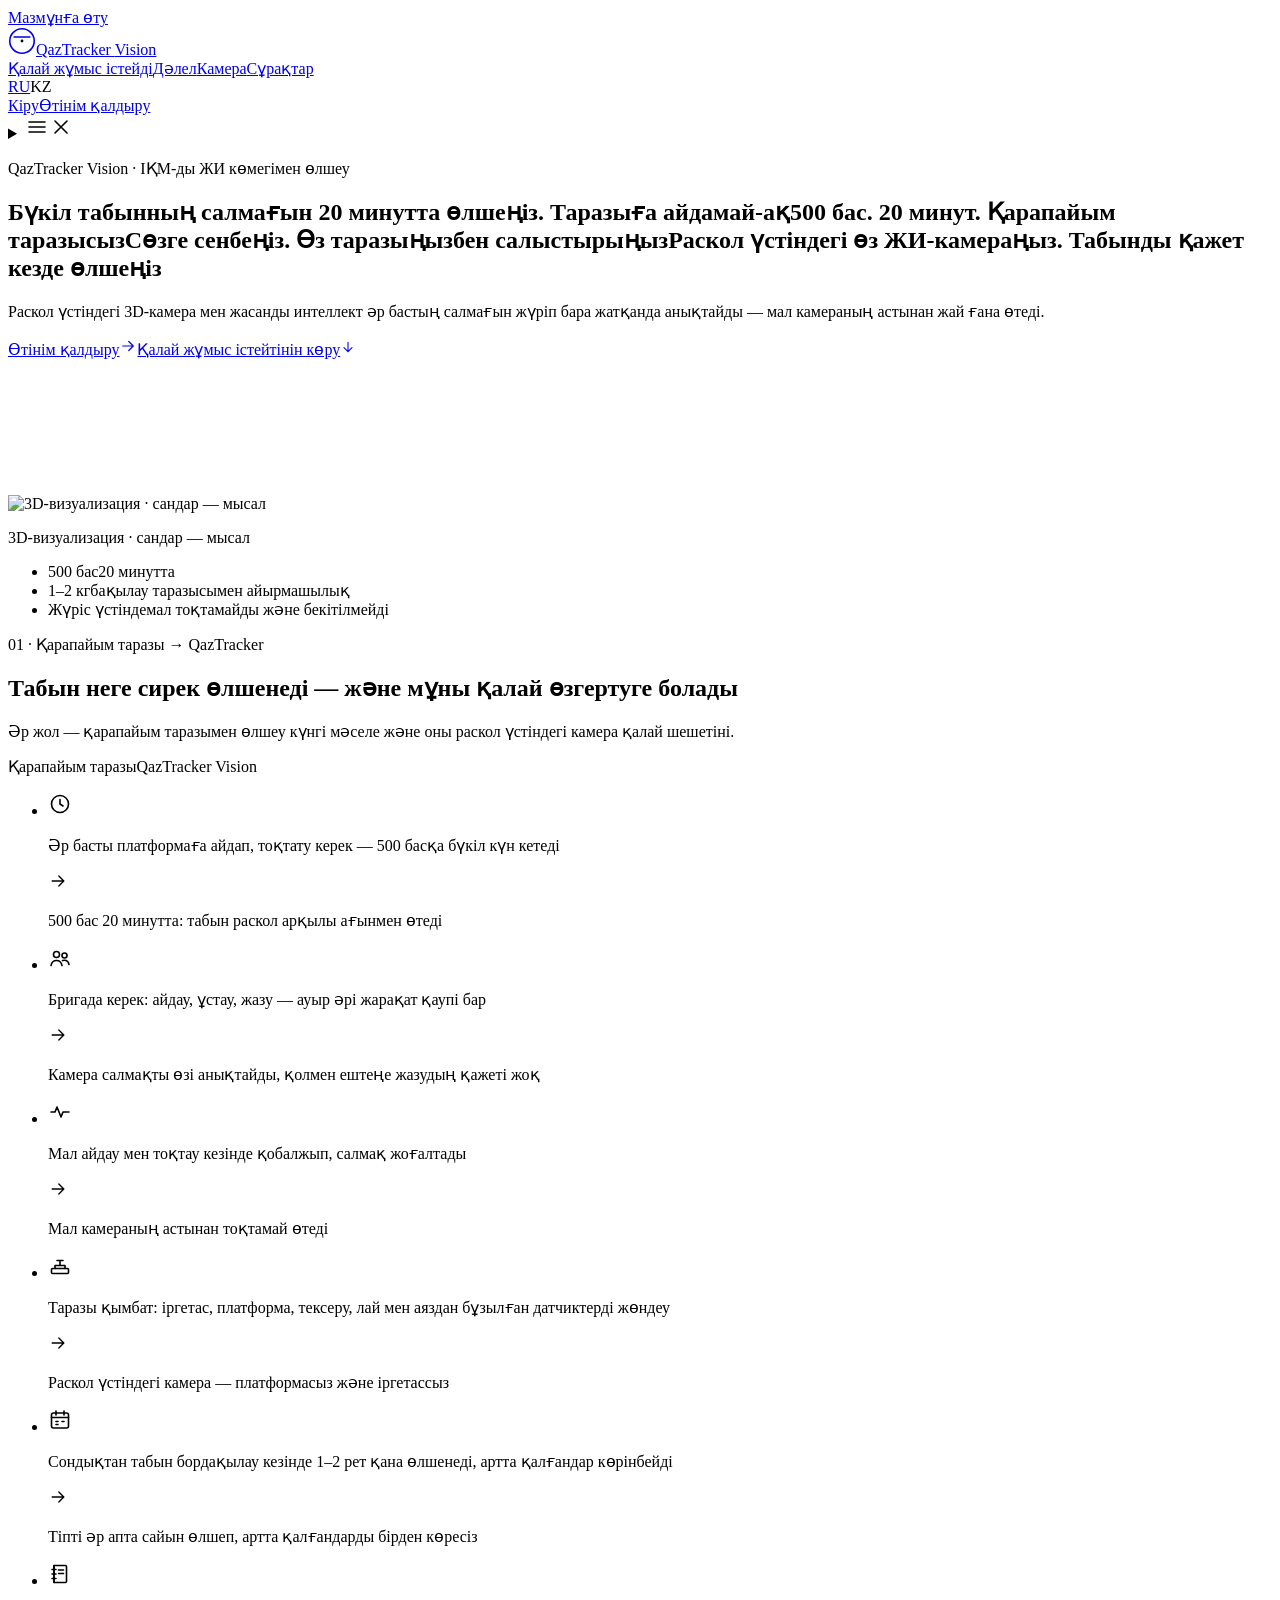
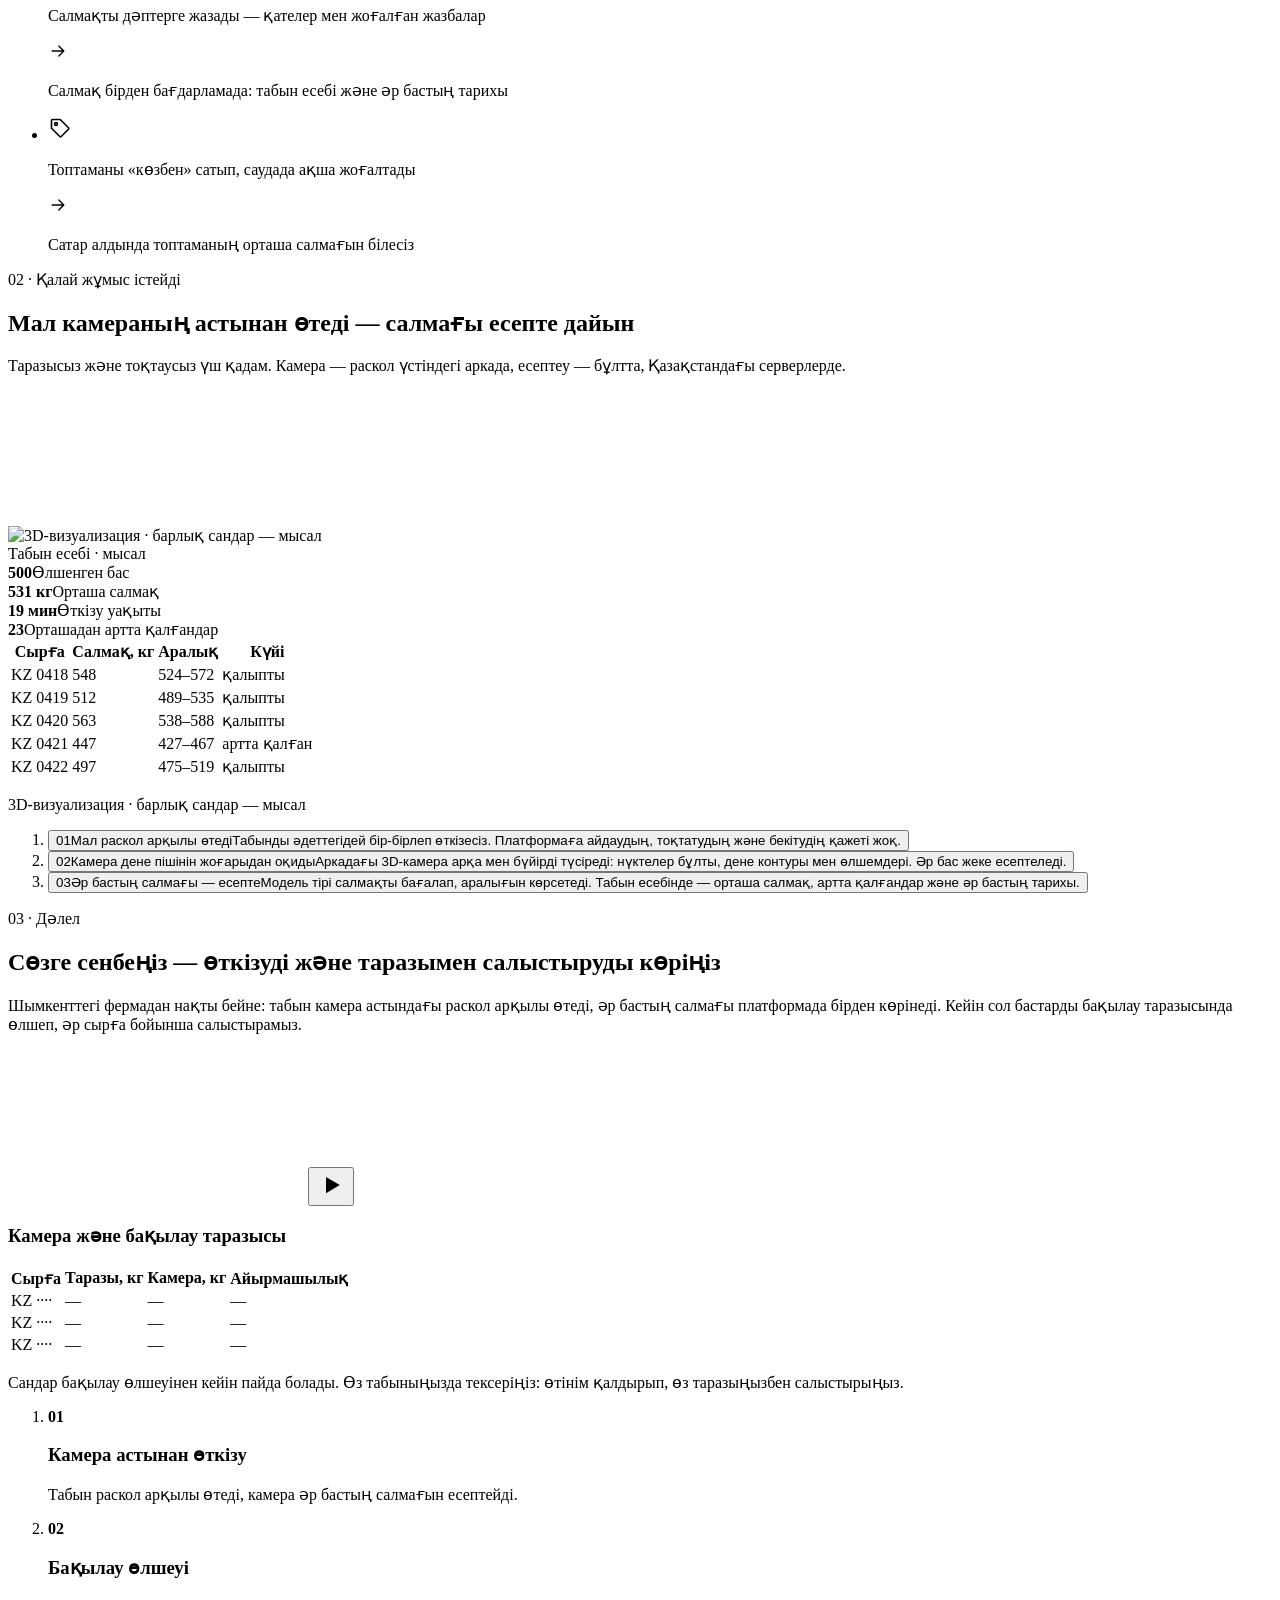
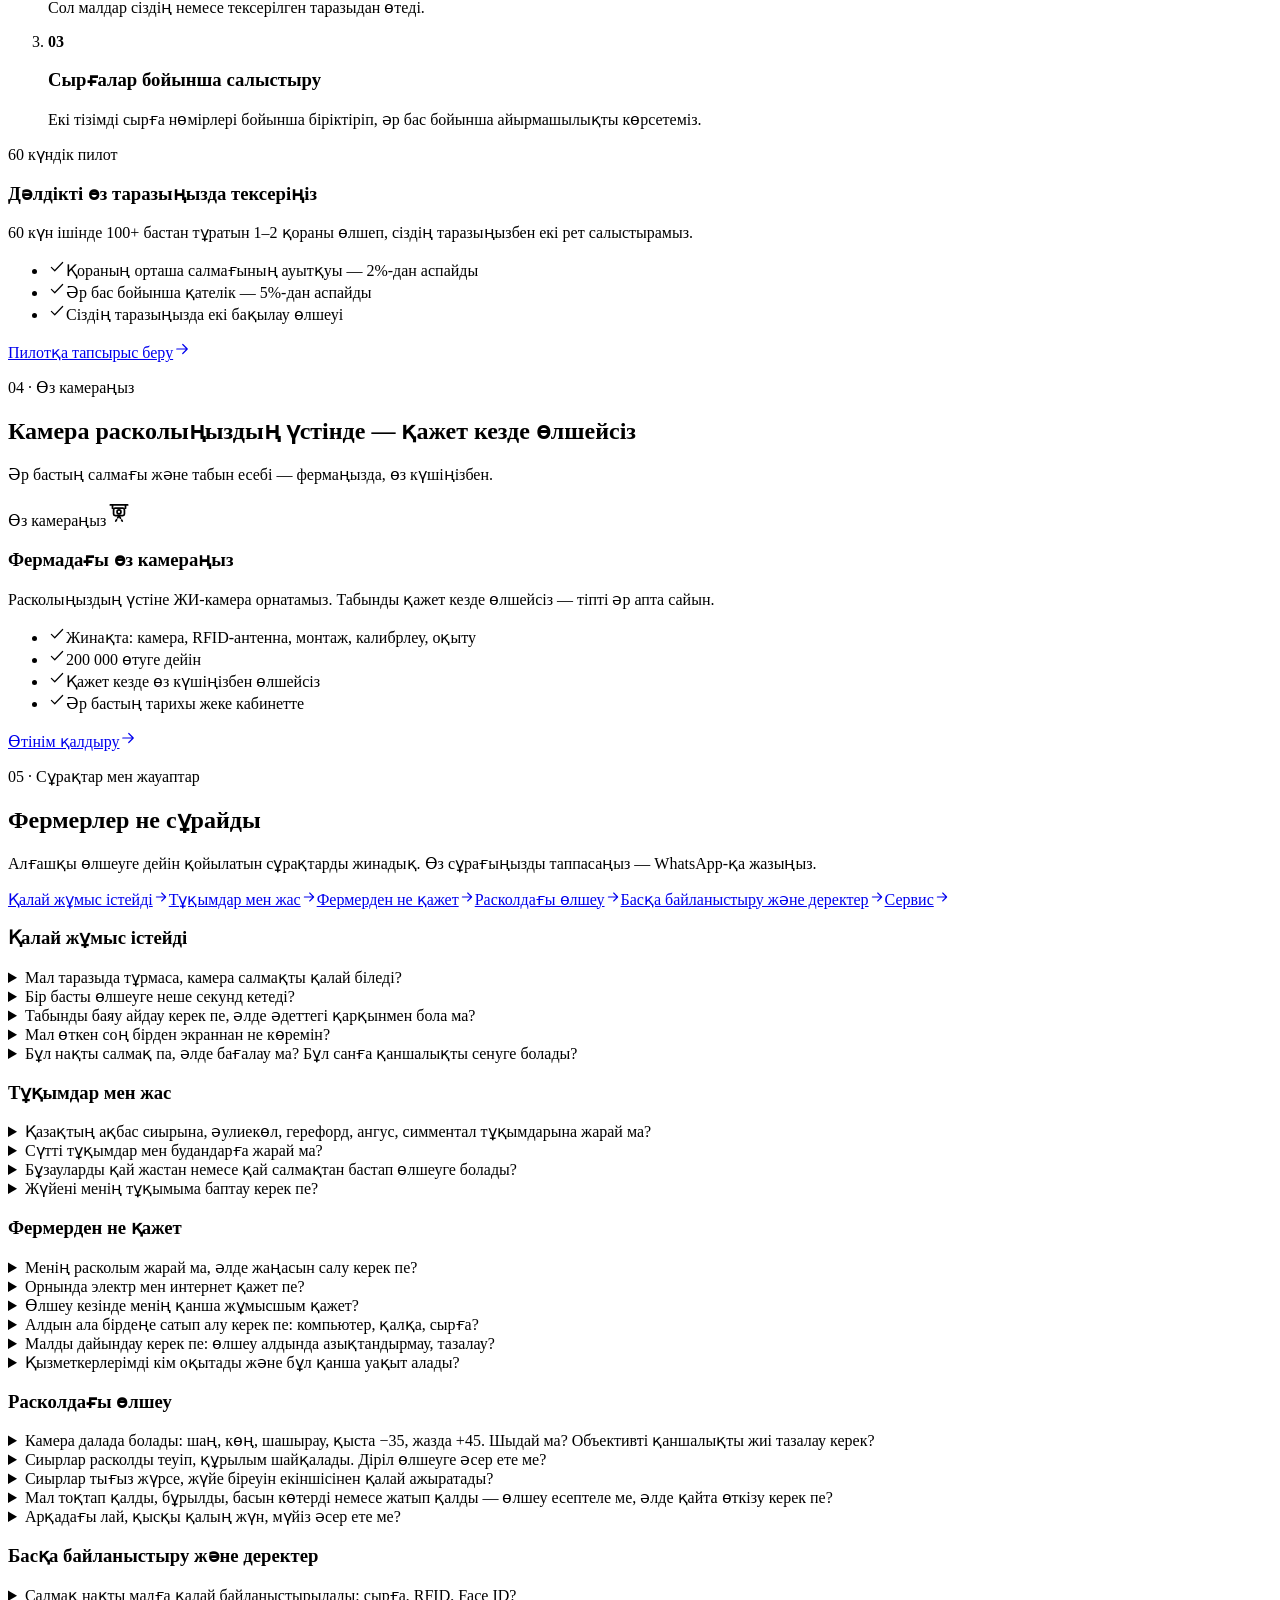
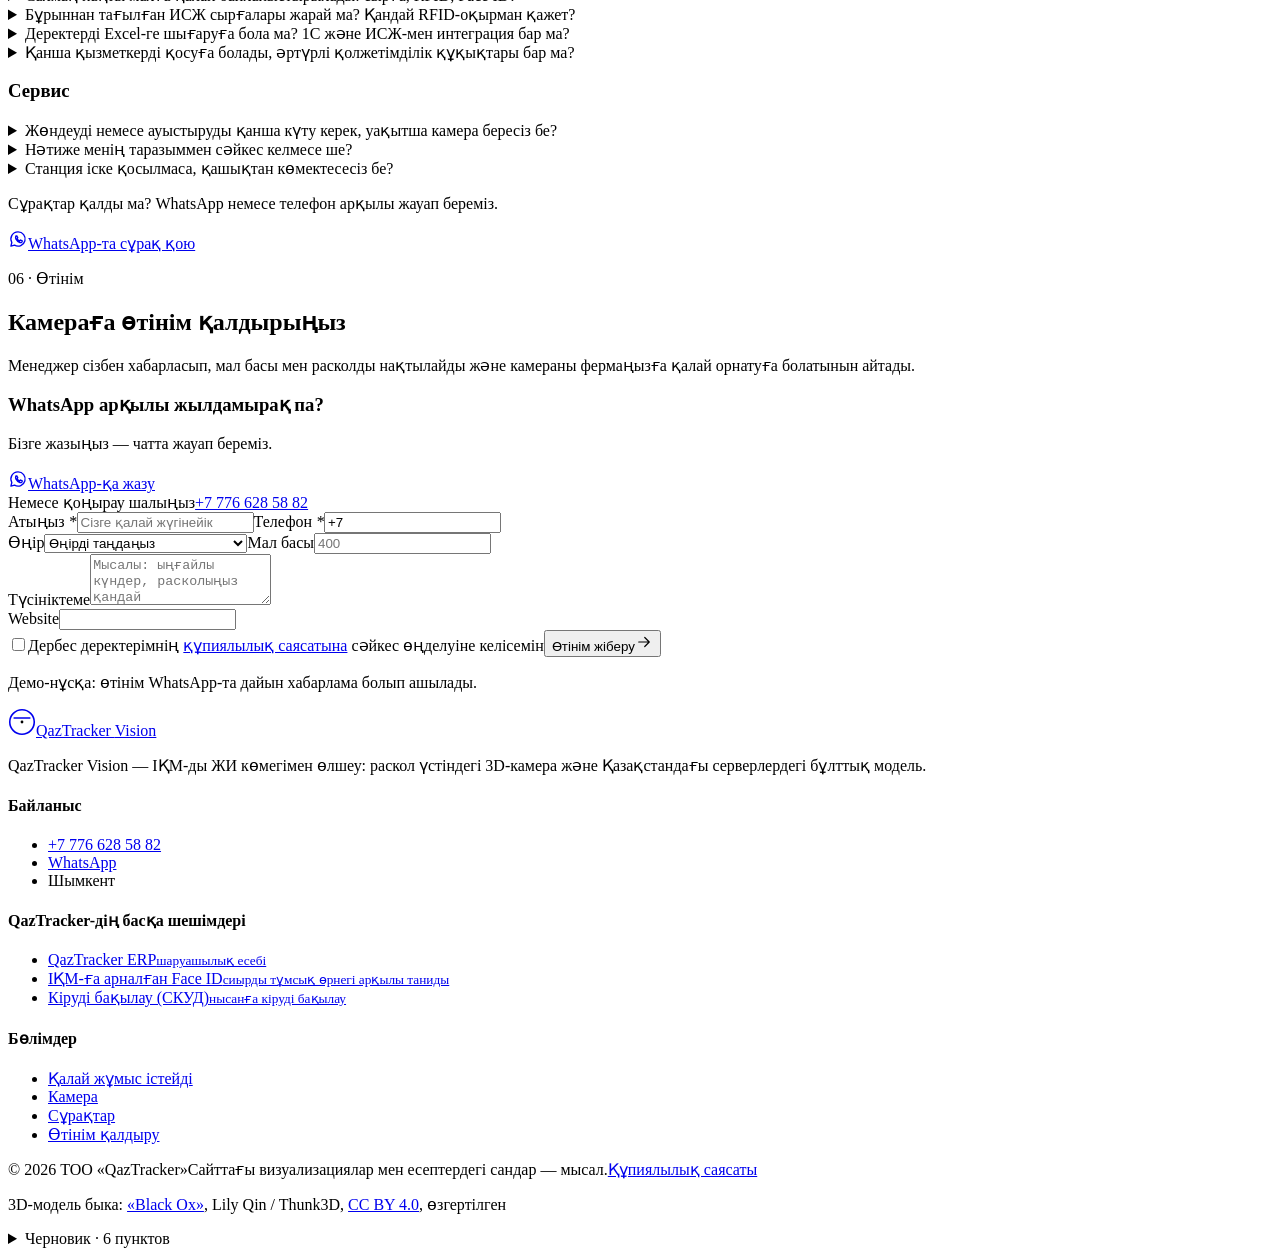
==== commit ad983709: "Только камера: убраны цены, калькулятор, выезд и гарантия; реальное видео прогона; пилот ≤ 2%; до 20" ====
--- a/kz/index.html
+++ b/kz/index.html
@@ -1,6 +1,6 @@
-<!DOCTYPE html><html lang="kk" class="b31vhq_variable jDEytq_variable"><head><meta charSet="utf-8"/><meta name="viewport" content="width=device-width, initial-scale=1"/><link rel="preload" href="/qaztracker-vision-landing-v2/_next/static/media/07935285219a259d-s.p.1qq4vpdcun5oj.woff2" as="font" crossorigin="" type="font/woff2"/><link rel="preload" href="/qaztracker-vision-landing-v2/_next/static/media/605ce01b664af129-s.p.0wgildi0cnwt9.woff2" as="font" crossorigin="" type="font/woff2"/><link rel="stylesheet" href="/qaztracker-vision-landing-v2/_next/static/chunks/151kn-y21fkhi.css" data-precedence="next"/><link rel="stylesheet" href="/qaztracker-vision-landing-v2/_next/static/chunks/07tnbfkoouzlc.css" data-precedence="next"/><link rel="preload" as="script" fetchPriority="low" href="/qaztracker-vision-landing-v2/_next/static/chunks/1yg4x5e3obwvr.js"/><script src="/qaztracker-vision-landing-v2/_next/static/chunks/242x7dx0zu3hf.js" async=""></script><script src="/qaztracker-vision-landing-v2/_next/static/chunks/0f8uddcniwing.js" async=""></script><script src="/qaztracker-vision-landing-v2/_next/static/chunks/3y2aqkhbivh22.js" async=""></script><script src="/qaztracker-vision-landing-v2/_next/static/chunks/turbopack-2w-dzhgaosq-o.js" async=""></script><script src="/qaztracker-vision-landing-v2/_next/static/chunks/0a-rekt06v0sv.js" async=""></script><script src="/qaztracker-vision-landing-v2/_next/static/chunks/1pa0lofi0-65h.js" async=""></script><script src="/qaztracker-vision-landing-v2/_next/static/chunks/1eyyj5zwg08iq.js" async=""></script><script src="/qaztracker-vision-landing-v2/_next/static/chunks/3i32so87b2csn.js" async=""></script><meta name="theme-color" content="#1a1713"/><meta name="next-size-adjust" content=""/><title>QazTracker Vision — ІҚМ-ды таразысыз өлшеу: 3D-камера және ЖИ</title><meta name="description" content="Бүкіл табынның салмағын 20 минутта, таразыға айдамай өлшеңіз: раскол үстіндегі 3D-камера мен ЖИ әр бастың салмағын жүріп бара жатқанда анықтайды. Маманның шығуы немесе фермадағы өз камераңыз. Құн калькуляторы."/><meta name="robots" content="noindex, nofollow"/><link rel="canonical" href="https://daulet-rama.github.io/qaztracker-vision-landing-v2/kz"/><link rel="alternate" hrefLang="ru" href="https://daulet-rama.github.io/qaztracker-vision-landing-v2/"/><link rel="alternate" hrefLang="kk" href="https://daulet-rama.github.io/qaztracker-vision-landing-v2/kz"/><link rel="alternate" hrefLang="x-default" href="https://daulet-rama.github.io/qaztracker-vision-landing-v2/"/><meta name="format-detection" content="telephone=no"/><meta property="og:title" content="QazTracker Vision — ІҚМ-ды таразысыз өлшеу: 3D-камера және ЖИ"/><meta property="og:description" content="Бүкіл табынның салмағын 20 минутта, таразыға айдамай өлшеңіз: раскол үстіндегі 3D-камера мен ЖИ әр бастың салмағын жүріп бара жатқанда анықтайды. Маманның шығуы немесе фермадағы өз камераңыз. Құн калькуляторы."/><meta property="og:url" content="https://daulet-rama.github.io/qaztracker-vision-landing-v2/kz"/><meta property="og:site_name" content="QazTracker Vision"/><meta property="og:locale" content="kk_KZ"/><meta property="og:image" content="https://daulet-rama.github.io/qaztracker-vision-landing-v2/img/og-kz.jpg"/><meta property="og:type" content="website"/><meta name="twitter:card" content="summary_large_image"/><meta name="twitter:title" content="QazTracker Vision — ІҚМ-ды таразысыз өлшеу: 3D-камера және ЖИ"/><meta name="twitter:description" content="Бүкіл табынның салмағын 20 минутта, таразыға айдамай өлшеңіз: раскол үстіндегі 3D-камера мен ЖИ әр бастың салмағын жүріп бара жатқанда анықтайды. Маманның шығуы немесе фермадағы өз камераңыз. Құн калькуляторы."/><meta name="twitter:image" content="https://daulet-rama.github.io/qaztracker-vision-landing-v2/img/og-kz.jpg"/><link rel="icon" href="/qaztracker-vision-landing-v2/favicon.svg"/><script>(function(){
+<!DOCTYPE html><html lang="kk" class="b31vhq_variable jDEytq_variable"><head><meta charSet="utf-8"/><meta name="viewport" content="width=device-width, initial-scale=1"/><link rel="preload" href="/qaztracker-vision-landing-v2/_next/static/media/07935285219a259d-s.p.1qq4vpdcun5oj.woff2" as="font" crossorigin="" type="font/woff2"/><link rel="preload" href="/qaztracker-vision-landing-v2/_next/static/media/605ce01b664af129-s.p.0wgildi0cnwt9.woff2" as="font" crossorigin="" type="font/woff2"/><link rel="stylesheet" href="/qaztracker-vision-landing-v2/_next/static/chunks/3q262i63vud-u.css" data-precedence="next"/><link rel="stylesheet" href="/qaztracker-vision-landing-v2/_next/static/chunks/07tnbfkoouzlc.css" data-precedence="next"/><link rel="preload" as="script" fetchPriority="low" href="/qaztracker-vision-landing-v2/_next/static/chunks/1yg4x5e3obwvr.js"/><script src="/qaztracker-vision-landing-v2/_next/static/chunks/242x7dx0zu3hf.js" async=""></script><script src="/qaztracker-vision-landing-v2/_next/static/chunks/0f8uddcniwing.js" async=""></script><script src="/qaztracker-vision-landing-v2/_next/static/chunks/3y2aqkhbivh22.js" async=""></script><script src="/qaztracker-vision-landing-v2/_next/static/chunks/turbopack-2w-dzhgaosq-o.js" async=""></script><script src="/qaztracker-vision-landing-v2/_next/static/chunks/0a-rekt06v0sv.js" async=""></script><script src="/qaztracker-vision-landing-v2/_next/static/chunks/1mdvp0z59dudi.js" async=""></script><script src="/qaztracker-vision-landing-v2/_next/static/chunks/1ez4y5wj-r01j.js" async=""></script><meta name="theme-color" content="#1a1713"/><meta name="next-size-adjust" content=""/><title>QazTracker Vision — ІҚМ-ды таразысыз өлшеу: 3D-камера және ЖИ</title><meta name="description" content="Бүкіл табынның салмағын 20 минутта, таразыға айдамай өлшеңіз: раскол үстіндегі 3D-камера мен ЖИ әр бастың салмағын жүріп бара жатқанда анықтайды. Фермаңыздағы өз камераңыз."/><meta name="robots" content="noindex, nofollow"/><link rel="canonical" href="https://daulet-rama.github.io/qaztracker-vision-landing-v2/kz"/><link rel="alternate" hrefLang="ru" href="https://daulet-rama.github.io/qaztracker-vision-landing-v2/"/><link rel="alternate" hrefLang="kk" href="https://daulet-rama.github.io/qaztracker-vision-landing-v2/kz"/><link rel="alternate" hrefLang="x-default" href="https://daulet-rama.github.io/qaztracker-vision-landing-v2/"/><meta name="format-detection" content="telephone=no"/><meta property="og:title" content="QazTracker Vision — ІҚМ-ды таразысыз өлшеу: 3D-камера және ЖИ"/><meta property="og:description" content="Бүкіл табынның салмағын 20 минутта, таразыға айдамай өлшеңіз: раскол үстіндегі 3D-камера мен ЖИ әр бастың салмағын жүріп бара жатқанда анықтайды. Фермаңыздағы өз камераңыз."/><meta property="og:url" content="https://daulet-rama.github.io/qaztracker-vision-landing-v2/kz"/><meta property="og:site_name" content="QazTracker Vision"/><meta property="og:locale" content="kk_KZ"/><meta property="og:image" content="https://daulet-rama.github.io/qaztracker-vision-landing-v2/img/og-kz.jpg"/><meta property="og:type" content="website"/><meta name="twitter:card" content="summary_large_image"/><meta name="twitter:title" content="QazTracker Vision — ІҚМ-ды таразысыз өлшеу: 3D-камера және ЖИ"/><meta name="twitter:description" content="Бүкіл табынның салмағын 20 минутта, таразыға айдамай өлшеңіз: раскол үстіндегі 3D-камера мен ЖИ әр бастың салмағын жүріп бара жатқанда анықтайды. Фермаңыздағы өз камераңыз."/><meta name="twitter:image" content="https://daulet-rama.github.io/qaztracker-vision-landing-v2/img/og-kz.jpg"/><link rel="icon" href="/qaztracker-vision-landing-v2/favicon.svg"/><script>(function(){
 var d=document.documentElement;d.classList.add('js');
-var C={"offers":["speed","accuracy","price","camera","start"],"ab":{"enabled":false,"items":[]},"ga4":"","ym":"","px":""},q=null;try{q=new URLSearchParams(location.search)}catch(e){}
+var C={"offers":["speed","accuracy","camera"],"ab":{"enabled":false,"items":[]},"ga4":"","ym":"","px":""},q=null;try{q=new URLSearchParams(location.search)}catch(e){}
 var h='default',o=q&&q.get('offer');
 try{
 if(o){o=String(o).toLowerCase();if(C.offers.indexOf(o)>-1){h='o-'+o;sessionStorage.setItem('qt_offer',o)}}
@@ -25,4 +25,4 @@
 ym(Number(C.ym),'init',{clickmap:true,trackLinks:true,accurateTrackBounce:true,params:{hero_variant:h}})}
 if(C.px){!function(f){if(f.fbq)return;var n=f.fbq=function(){n.callMethod?n.callMethod.apply(n,arguments):n.queue.push(arguments)};
 if(!f._fbq)f._fbq=n;n.push=n;n.loaded=!0;n.version='2.0';n.queue=[]}(window);fbq('init',C.px);fbq('track','PageView')}
-})();</script><style>html[data-h]:not([data-h="default"]) .hv[data-hv="default"]{display:none}html[data-h="o-speed"] .hv[data-hv="o-speed"]{display:inline}html[data-h="o-accuracy"] .hv[data-hv="o-accuracy"]{display:inline}html[data-h="o-price"] .hv[data-hv="o-price"]{display:inline}html[data-h="o-camera"] .hv[data-hv="o-camera"]{display:inline}html[data-h="o-start"] .hv[data-hv="o-start"]{display:inline}</style><script src="/qaztracker-vision-landing-v2/_next/static/chunks/0cz1d0mv5g_q7.js" noModule=""></script></head><body><div hidden=""><!--$--><!--/$--></div><script type="application/ld+json">{"@context":"https://schema.org","@type":"Organization","name":"ТОО «QazTracker»","brand":"QazTracker Vision","url":"https://daulet-rama.github.io/qaztracker-vision-landing-v2/kz","telephone":"+77766285882","address":{"@type":"PostalAddress","addressLocality":"Шымкент","addressCountry":"KZ"}}</script><a class="skip-link" href="#main">Мазмұнға өту</a><header class="header"><div class="wrap header__bar"><a class="brand" href="/qaztracker-vision-landing-v2/kz" aria-label="QazTracker Vision"><svg width="28" height="28" viewBox="0 0 32 32" aria-hidden="true" focusable="false"><circle cx="16" cy="16" r="14" fill="none" stroke="currentColor" stroke-width="1.8"></circle><path d="M7 11.5h18" stroke="currentColor" stroke-width="1.8" stroke-linecap="round"></path><path d="M16 11.5v4" stroke="var(--gold)" stroke-width="1.8" stroke-linecap="round"></path><path d="M11 24.5l5-8 5 8" fill="none" stroke="var(--gold)" stroke-width="1.4" stroke-dasharray="1.6 2.2" stroke-linecap="round"></path><circle cx="16" cy="16" r="1.6" fill="var(--gold)"></circle></svg><span class="brand__name">QazTracker <span class="brand__sub">Vision</span></span></a><nav class="nav" aria-label="Разделы"><a href="#how">Қалай жұмыс істейді</a><a href="#proof">Дәлел</a><a href="#formats">Форматтар</a><a href="#calc">Калькулятор</a><a href="#faq">Сұрақтар</a></nav><div class="header__actions"><div class="lang" role="group" aria-label="Язык / Тіл"><a href="/qaztracker-vision-landing-v2/" hrefLang="ru" lang="ru" data-lang="ru" data-track="lang_switch" data-to="ru">RU</a><span aria-current="true">KZ</span></div><a class="header__login" href="#" data-track="cta_click" data-cta="header_login">Кіру</a><a class="btn btn--sm header__cta" href="#lead" data-track="cta_click" data-cta="header_lead">Өтінім қалдыру</a><details class="mnav"><summary aria-label="Мәзір"><svg width="24" height="24" viewBox="0 0 24 24" fill="none" stroke="currentColor" stroke-width="1.6" stroke-linecap="round" stroke-linejoin="round" aria-hidden="true" focusable="false" class="i-menu"><path d="M4 7h16M4 12h16M4 17h16"></path></svg><svg width="24" height="24" viewBox="0 0 24 24" fill="none" stroke="currentColor" stroke-width="1.6" stroke-linecap="round" stroke-linejoin="round" aria-hidden="true" focusable="false" class="i-close"><path d="M6 6l12 12M18 6L6 18"></path></svg></summary><div class="mnav__panel"><nav aria-label="Разделы"><a href="#how">Қалай жұмыс істейді<svg width="18" height="18" viewBox="0 0 24 24" fill="none" stroke="currentColor" stroke-width="1.6" stroke-linecap="round" stroke-linejoin="round" aria-hidden="true" focusable="false"><path d="M5 12h14M13 6l6 6-6 6"></path></svg></a><a href="#proof">Дәлел<svg width="18" height="18" viewBox="0 0 24 24" fill="none" stroke="currentColor" stroke-width="1.6" stroke-linecap="round" stroke-linejoin="round" aria-hidden="true" focusable="false"><path d="M5 12h14M13 6l6 6-6 6"></path></svg></a><a href="#formats">Форматтар<svg width="18" height="18" viewBox="0 0 24 24" fill="none" stroke="currentColor" stroke-width="1.6" stroke-linecap="round" stroke-linejoin="round" aria-hidden="true" focusable="false"><path d="M5 12h14M13 6l6 6-6 6"></path></svg></a><a href="#calc">Калькулятор<svg width="18" height="18" viewBox="0 0 24 24" fill="none" stroke="currentColor" stroke-width="1.6" stroke-linecap="round" stroke-linejoin="round" aria-hidden="true" focusable="false"><path d="M5 12h14M13 6l6 6-6 6"></path></svg></a><a href="#faq">Сұрақтар<svg width="18" height="18" viewBox="0 0 24 24" fill="none" stroke="currentColor" stroke-width="1.6" stroke-linecap="round" stroke-linejoin="round" aria-hidden="true" focusable="false"><path d="M5 12h14M13 6l6 6-6 6"></path></svg></a></nav><a class="btn btn--block" href="#lead" data-track="cta_click" data-cta="menu_lead">Өтінім қалдыру<svg width="18" height="18" viewBox="0 0 24 24" fill="none" stroke="currentColor" stroke-width="1.6" stroke-linecap="round" stroke-linejoin="round" aria-hidden="true" focusable="false" class="arrow"><path d="M5 12h14M13 6l6 6-6 6"></path></svg></a><div class="mnav__meta"><a href="tel:+77766285882" data-track="phone_click" data-placement="menu">+7 776 628 58 82</a><a href="#" data-track="cta_click" data-cta="menu_login">Кіру</a></div></div></details></div></div></header><main id="main"><section class="hero" id="top" aria-labelledby="hero-title"><div class="wrap"><div class="hero__grid"><p class="kicker">QazTracker Vision · ІҚМ-ды ЖИ көмегімен өлшеу</p><h1 class="hero__title hero__title--long" id="hero-title"><span class="hv" data-hv="default">Бүкіл табынның салмағын 20 минутта өлшеңіз. Таразыға айдамай-ақ</span><span class="hv" data-hv="o-speed">500 бас. 20 минут. Қарапайым таразысыз</span><span class="hv" data-hv="o-accuracy">Сөзге сенбеңіз. Өз таразыңызбен салыстырыңыз</span><span class="hv" data-hv="o-price">ІҚМ салмағын өлшеу — бір басына 300 ₸-ден бастап</span><span class="hv" data-hv="o-camera">Раскол үстіндегі өз ЖИ-камераңыз. Табынды қажет кезде өлшеңіз</span><span class="hv" data-hv="o-start">Маман шақырудан бастаңыз. Өз камераңызды кейін орнатасыз</span></h1><p class="hero__sub">Раскол үстіндегі 3D-камера мен жасанды интеллект әр бастың салмағын жүріп бара жатқанда анықтайды — мал камераның астынан жай ғана өтеді.</p><div class="hero__ctas"><a class="btn" href="#calc" data-track="cta_click" data-cta="hero_calc">Құнын есептеу<svg width="18" height="18" viewBox="0 0 24 24" fill="none" stroke="currentColor" stroke-width="1.6" stroke-linecap="round" stroke-linejoin="round" aria-hidden="true" focusable="false" class="arrow"><path d="M5 12h14M13 6l6 6-6 6"></path></svg></a><a class="link-arrow" href="#how" data-track="cta_click" data-cta="hero_how">Қалай жұмыс істейтінін көру<svg width="16" height="16" viewBox="0 0 24 24" fill="none" stroke="currentColor" stroke-width="1.6" stroke-linecap="round" stroke-linejoin="round" aria-hidden="true" focusable="false"><path d="M12 5v14M6 13l6 6 6-6"></path></svg></a></div></div><div class="hero__visual"><div class="visual"><picture><source media="(min-width: 1024px)" srcSet="/qaztracker-vision-landing-v2/img/scene/hero-poster-wide.avif" type="image/avif"/><source media="(min-width: 1024px)" srcSet="/qaztracker-vision-landing-v2/img/scene/hero-poster-wide.webp" type="image/webp"/><source srcSet="/qaztracker-vision-landing-v2/img/scene/hero-poster-portrait.avif" type="image/avif"/><img class="visual__poster" src="/qaztracker-vision-landing-v2/img/scene/hero-poster-portrait.webp" alt="3D-визуализация · сандар — мысал" decoding="async" loading="eager" fetchPriority="high"/></picture><video class="visual__video" muted="" loop="" playsInline="" preload="none" aria-hidden="true" style="opacity:0"></video><div class="visual__stage"></div></div><p class="hero__caption">3D-визуализация · сандар — мысал</p></div></div><div class="wrap hero__stats"><ul class="stats"><li class="stat"><span class="stat__value">500 бас</span><span class="stat__caption">20 минутта</span></li><li class="stat" data-review=""><span class="stat__value">1–2 кг</span><span class="stat__caption">бақылау таразысымен айырмашылық</span></li><li class="stat"><span class="stat__value">Жүріс үстінде</span><span class="stat__caption">мал тоқтамайды және бекітілмейді</span></li></ul></div></section><section class="section section--paper" id="pains" aria-labelledby="pains-title"><div class="wrap"><div class="section-head" data-reveal="true"><p class="kicker">01 · Қарапайым таразы → QazTracker</p><h2 class="h2" id="pains-title">Табын неге сирек өлшенеді — және мұны қалай өзгертуге болады<!-- --> </h2><p class="lead">Әр жол — қарапайым таразымен өлшеу күнгі мәселе және оны раскол үстіндегі камера қалай шешетіні.</p></div><div class="pains__labels" aria-hidden="true"><span></span><span>Қарапайым таразы</span><span></span><span>QazTracker Vision</span></div><ul class="pains__list"><li class="pain" data-reveal="true" style="--d:0ms"><span class="pain__icon"><svg width="24" height="24" viewBox="0 0 24 24" fill="none" stroke="currentColor" stroke-width="1.6" stroke-linecap="round" stroke-linejoin="round" aria-hidden="true" focusable="false"><circle cx="12" cy="12" r="8.5"></circle><path d="M12 7.5V12l3 2"></path></svg></span><p class="pain__before" data-label="Қарапайым таразы">Әр басты платформаға айдап, тоқтату керек — 500 басқа бүкіл күн кетеді</p><span class="pain__arrow" aria-hidden="true"><svg width="20" height="20" viewBox="0 0 24 24" fill="none" stroke="currentColor" stroke-width="1.6" stroke-linecap="round" stroke-linejoin="round" aria-hidden="true" focusable="false"><path d="M5 12h14M13 6l6 6-6 6"></path></svg></span><p class="pain__after" data-label="QazTracker Vision">500 бас 20 минутта: табын раскол арқылы ағынмен өтеді</p></li><li class="pain" data-reveal="true" style="--d:40ms"><span class="pain__icon"><svg width="24" height="24" viewBox="0 0 24 24" fill="none" stroke="currentColor" stroke-width="1.6" stroke-linecap="round" stroke-linejoin="round" aria-hidden="true" focusable="false"><circle cx="8.5" cy="8.5" r="3"></circle><circle cx="16.5" cy="9.5" r="2.5"></circle><path d="M3 19.5c.6-3.2 2.8-5 5.5-5s4.9 1.8 5.5 5M14.5 14.6c.6-.2 1.3-.3 2-.3 2.3 0 4 1.5 4.5 4.2"></path></svg></span><p class="pain__before" data-label="Қарапайым таразы">Бригада керек: айдау, ұстау, жазу — ауыр әрі жарақат қаупі бар</p><span class="pain__arrow" aria-hidden="true"><svg width="20" height="20" viewBox="0 0 24 24" fill="none" stroke="currentColor" stroke-width="1.6" stroke-linecap="round" stroke-linejoin="round" aria-hidden="true" focusable="false"><path d="M5 12h14M13 6l6 6-6 6"></path></svg></span><p class="pain__after" data-label="QazTracker Vision">Камера салмақты өзі анықтайды, қолмен ештеңе жазудың қажеті жоқ</p></li><li class="pain" data-reveal="true" style="--d:80ms"><span class="pain__icon"><svg width="24" height="24" viewBox="0 0 24 24" fill="none" stroke="currentColor" stroke-width="1.6" stroke-linecap="round" stroke-linejoin="round" aria-hidden="true" focusable="false"><path d="M3 12h4l2-5 4 10 2-5h6"></path></svg></span><p class="pain__before" data-label="Қарапайым таразы">Мал айдау мен тоқтау кезінде қобалжып, салмақ жоғалтады</p><span class="pain__arrow" aria-hidden="true"><svg width="20" height="20" viewBox="0 0 24 24" fill="none" stroke="currentColor" stroke-width="1.6" stroke-linecap="round" stroke-linejoin="round" aria-hidden="true" focusable="false"><path d="M5 12h14M13 6l6 6-6 6"></path></svg></span><p class="pain__after" data-label="QazTracker Vision">Мал камераның астынан тоқтамай өтеді</p></li><li class="pain" data-reveal="true" style="--d:120ms"><span class="pain__icon"><svg width="24" height="24" viewBox="0 0 24 24" fill="none" stroke="currentColor" stroke-width="1.6" stroke-linecap="round" stroke-linejoin="round" aria-hidden="true" focusable="false"><rect x="3.5" y="14.5" width="17" height="5" rx="1"></rect><path d="M7 14.5v-3h10v3M12 11.5V6.5M9 6.5h6"></path></svg></span><p class="pain__before" data-label="Қарапайым таразы">Таразы қымбат: іргетас, платформа, тексеру, лай мен аяздан бұзылған датчиктерді жөндеу</p><span class="pain__arrow" aria-hidden="true"><svg width="20" height="20" viewBox="0 0 24 24" fill="none" stroke="currentColor" stroke-width="1.6" stroke-linecap="round" stroke-linejoin="round" aria-hidden="true" focusable="false"><path d="M5 12h14M13 6l6 6-6 6"></path></svg></span><p class="pain__after" data-label="QazTracker Vision">Раскол үстіндегі камера — платформасыз және іргетассыз; ал маман шақырсаңыз — мүлде сатып алмайсыз</p></li><li class="pain" data-reveal="true" style="--d:160ms"><span class="pain__icon"><svg width="24" height="24" viewBox="0 0 24 24" fill="none" stroke="currentColor" stroke-width="1.6" stroke-linecap="round" stroke-linejoin="round" aria-hidden="true" focusable="false"><rect x="3.5" y="5" width="17" height="15" rx="2"></rect><path d="M3.5 9.5h17M8 3v4M16 3v4M8 13.5h2M14 13.5h2M8 16.5h2"></path></svg></span><p class="pain__before" data-label="Қарапайым таразы">Сондықтан табын бордақылау кезінде 1–2 рет қана өлшенеді, артта қалғандар көрінбейді</p><span class="pain__arrow" aria-hidden="true"><svg width="20" height="20" viewBox="0 0 24 24" fill="none" stroke="currentColor" stroke-width="1.6" stroke-linecap="round" stroke-linejoin="round" aria-hidden="true" focusable="false"><path d="M5 12h14M13 6l6 6-6 6"></path></svg></span><p class="pain__after" data-label="QazTracker Vision">Тіпті әр апта сайын өлшеп, артта қалғандарды бірден көресіз</p></li><li class="pain" data-reveal="true" style="--d:200ms"><span class="pain__icon"><svg width="24" height="24" viewBox="0 0 24 24" fill="none" stroke="currentColor" stroke-width="1.6" stroke-linecap="round" stroke-linejoin="round" aria-hidden="true" focusable="false"><path d="M6 3.5h11.5a1 1 0 011 1v15a1 1 0 01-1 1H6z"></path><path d="M6 3.5v17M4 7.5h4M4 12h4M4 16.5h4M10.5 8h5M10.5 11.5h5"></path></svg></span><p class="pain__before" data-label="Қарапайым таразы">Салмақты дәптерге жазады — қателер мен жоғалған жазбалар</p><span class="pain__arrow" aria-hidden="true"><svg width="20" height="20" viewBox="0 0 24 24" fill="none" stroke="currentColor" stroke-width="1.6" stroke-linecap="round" stroke-linejoin="round" aria-hidden="true" focusable="false"><path d="M5 12h14M13 6l6 6-6 6"></path></svg></span><p class="pain__after" data-label="QazTracker Vision">Салмақ бірден бағдарламада: табын есебі және әр бастың тарихы</p></li><li class="pain" data-reveal="true" style="--d:240ms"><span class="pain__icon"><svg width="24" height="24" viewBox="0 0 24 24" fill="none" stroke="currentColor" stroke-width="1.6" stroke-linecap="round" stroke-linejoin="round" aria-hidden="true" focusable="false"><path d="M3.5 12.2V4.5a1 1 0 011-1h7.7l8.3 8.3a1 1 0 010 1.4l-7.3 7.3a1 1 0 01-1.4 0z"></path><circle cx="8" cy="8" r="1.4"></circle></svg></span><p class="pain__before" data-label="Қарапайым таразы">Топтаманы «көзбен» сатып, саудада ақша жоғалтады</p><span class="pain__arrow" aria-hidden="true"><svg width="20" height="20" viewBox="0 0 24 24" fill="none" stroke="currentColor" stroke-width="1.6" stroke-linecap="round" stroke-linejoin="round" aria-hidden="true" focusable="false"><path d="M5 12h14M13 6l6 6-6 6"></path></svg></span><p class="pain__after" data-label="QazTracker Vision">Сатар алдында топтаманың орташа салмағын білесіз</p></li></ul></div></section><section class="section section--stage how" id="how" aria-labelledby="how-title"><div class="wrap"><div class="section-head" data-reveal="true"><p class="kicker">02 · Қалай жұмыс істейді</p><h2 class="h2" id="how-title">Мал камераның астынан өтеді — салмағы есепте дайын<!-- --> </h2><p class="lead">Таразысыз және тоқтаусыз үш қадам. Камера — раскол үстіндегі аркада, есептеу — бұлтта, Қазақстандағы серверлерде.</p></div><div class="how__layout"><div class="how__stage" data-reveal="true"><div class="visual"><picture><source media="(min-width: 1024px)" srcSet="/qaztracker-vision-landing-v2/img/scene/full-poster.avif" type="image/avif"/><source media="(min-width: 1024px)" srcSet="/qaztracker-vision-landing-v2/img/scene/full-poster.webp" type="image/webp"/><source srcSet="/qaztracker-vision-landing-v2/img/scene/full-poster.avif" type="image/avif"/><img class="visual__poster" src="/qaztracker-vision-landing-v2/img/scene/full-poster.webp" alt="3D-визуализация · барлық сандар — мысал" decoding="async" loading="lazy" fetchPriority="auto"/></picture><video class="visual__video" muted="" loop="" playsInline="" preload="none" aria-hidden="true" style="opacity:0"></video><div class="visual__stage"></div></div><div class="report" aria-hidden="true"><div class="report__title"><span>Табын есебі · мысал</span></div><div class="report__stats"><div class="report__stat"><b>500</b><span>Өлшенген бас</span></div><div class="report__stat"><b>531 кг</b><span>Орташа салмақ</span></div><div class="report__stat"><b>19 мин</b><span>Өткізу уақыты</span></div><div class="report__stat"><b>23</b><span>Орташадан артта қалғандар</span></div></div><table><thead><tr><th>Сырға</th><th>Салмақ, кг</th><th>Аралық</th><th>Күйі</th></tr></thead><tbody><tr><td>KZ 0418</td><td>548</td><td>524–572</td><td>қалыпты</td></tr><tr><td>KZ 0419</td><td>512</td><td>489–535</td><td>қалыпты</td></tr><tr><td>KZ 0420</td><td>563</td><td>538–588</td><td>қалыпты</td></tr><tr><td>KZ 0421</td><td>447</td><td>427–467</td><td class="lag">артта қалған</td></tr><tr><td>KZ 0422</td><td>497</td><td>475–519</td><td>қалыпты</td></tr></tbody></table></div><p class="how__caption">3D-визуализация · барлық сандар — мысал</p></div><ol class="steps"><li data-reveal="true" style="--d:0ms"><button type="button" class="step is-active" aria-pressed="true"><span class="step__bar"></span><span class="step__num">0<!-- -->1</span><span class="step__title">Мал раскол арқылы өтеді</span><span class="step__text">Табынды әдеттегідей бір-бірлеп өткізесіз. Платформаға айдаудың, тоқтатудың және бекітудің қажеті жоқ.</span></button></li><li data-reveal="true" style="--d:80ms"><button type="button" class="step" aria-pressed="false"><span class="step__bar"></span><span class="step__num">0<!-- -->2</span><span class="step__title">Камера дене пішінін жоғарыдан оқиды</span><span class="step__text">Аркадағы 3D-камера арқа мен бүйірді түсіреді: нүктелер бұлты, дене контуры мен өлшемдері. Әр бас жеке есептеледі.</span></button></li><li data-reveal="true" style="--d:160ms"><button type="button" class="step" aria-pressed="false"><span class="step__bar"></span><span class="step__num">0<!-- -->3</span><span class="step__title">Әр бастың салмағы — есепте</span><span class="step__text">Модель тірі салмақты бағалап, аралығын көрсетеді. Табын есебінде — орташа салмақ, артта қалғандар және әр бастың тарихы.</span></button></li></ol></div></div></section><section class="section section--sunk" id="proof" aria-labelledby="proof-title"><div class="wrap"><div class="section-head" data-reveal="true"><p class="kicker">03 · Дәлел</p><h2 class="h2" id="proof-title">Сөзге сенбеңіз — өткізуді және таразымен салыстыруды көріңіз<!-- --> </h2><p class="lead">Нақты бейне: табын камера астындағы раскол арқылы өтеді, экранда — таймер. Кейін сол бастарды бақылау таразысында өлшеп, әр сырға бойынша салыстырамыз.</p></div><div class="proof__layout"><div class="proof__video" data-reveal="true"><div class="proof__placeholder"><span class="proof__timer"><span class="rec" aria-hidden="true"></span>Өткізу уақыты<!-- --> <b>00:00</b></span><div class="proof__ph-text"><h3>Мұнда нақты өткізудің бейнесі болады</h3><p>Таймері бар табынды өткізу бейнесі жақында осында пайда болады. Тікелей көргіңіз келсе — фермаңызға сынақ шығуына тапсырыс беріңіз.</p></div></div></div><div class="proof__table" data-reveal="true" style="--d:80ms"><h3>Камера және бақылау таразысы</h3><table class="cmp"><thead><tr><th>Сырға</th><th>Таразы, кг</th><th>Камера, кг</th><th>Айырмашылық</th></tr></thead><tbody><tr aria-hidden="true"><td class="muted">KZ ····</td><td class="muted">—</td><td class="muted">—</td><td class="muted">—</td></tr><tr aria-hidden="true"><td class="muted">KZ ····</td><td class="muted">—</td><td class="muted">—</td><td class="muted">—</td></tr><tr aria-hidden="true"><td class="muted">KZ ····</td><td class="muted">—</td><td class="muted">—</td><td class="muted">—</td></tr></tbody></table><p class="proof__note">Сандар бақылау өлшеуінен кейін пайда болады. Өз табыныңызда тексеріңіз: маман шақырып, өз таразыңызбен салыстырыңыз.</p></div></div><ol class="proof__steps"><li class="proof__step" data-reveal="true" style="--d:0ms"><b>0<!-- -->1</b><h3>Камера астынан өткізу</h3><p>Табын раскол арқылы өтеді, камера әр бастың салмағын есептейді. Таймер алғашқы бастан соңғысына дейін жүреді.</p></li><li class="proof__step" data-reveal="true" style="--d:60ms"><b>0<!-- -->2</b><h3>Бақылау өлшеуі</h3><p>Сол малдар сіздің немесе тексерілген таразыдан өтеді.</p></li><li class="proof__step" data-reveal="true" style="--d:120ms"><b>0<!-- -->3</b><h3>Сырғалар бойынша салыстыру</h3><p>Екі тізімді сырға нөмірлері бойынша біріктіріп, әр бас бойынша айырмашылықты көрсетеміз.</p></li></ol><div class="pilot" data-reveal="true"><div class="pilot__text"><p class="kicker">60 күндік пилот</p><h3>Тек өз таразыңызбен сәйкес келсе ғана төлейсіз</h3><p>60 күн ішінде 100+ бастан тұратын 1–2 қораны өлшеп, сіздің таразыңызбен екі рет салыстырамыз. Төлем — жоспарлы шығу бағасы бойынша және нәтиже сәйкес келсе ғана. Әйтпесе пилот тегін.</p></div><ul class="pilot__list"><li><svg width="18" height="18" viewBox="0 0 24 24" fill="none" stroke="currentColor" stroke-width="1.6" stroke-linecap="round" stroke-linejoin="round" aria-hidden="true" focusable="false"><path d="M4.5 12.5l4.5 4.5 10.5-11"></path></svg><span>Қораның орташа салмағының ауытқуы — 1%-дан аспайды</span></li><li><svg width="18" height="18" viewBox="0 0 24 24" fill="none" stroke="currentColor" stroke-width="1.6" stroke-linecap="round" stroke-linejoin="round" aria-hidden="true" focusable="false"><path d="M4.5 12.5l4.5 4.5 10.5-11"></path></svg><span>Әр бас бойынша қателік — 5%-дан аспайды</span></li><li><svg width="18" height="18" viewBox="0 0 24 24" fill="none" stroke="currentColor" stroke-width="1.6" stroke-linecap="round" stroke-linejoin="round" aria-hidden="true" focusable="false"><path d="M4.5 12.5l4.5 4.5 10.5-11"></path></svg><span>Сіздің таразыңызда екі бақылау өлшеуі</span></li><li><svg width="18" height="18" viewBox="0 0 24 24" fill="none" stroke="currentColor" stroke-width="1.6" stroke-linecap="round" stroke-linejoin="round" aria-hidden="true" focusable="false"><path d="M4.5 12.5l4.5 4.5 10.5-11"></path></svg><span>Сәйкес келмесе — төлемейсіз</span></li></ul><a class="btn" href="#lead" data-track="cta_click" data-cta="proof_pilot" data-intent="weight">Пилотқа тапсырыс беру<svg width="18" height="18" viewBox="0 0 24 24" fill="none" stroke="currentColor" stroke-width="1.6" stroke-linecap="round" stroke-linejoin="round" aria-hidden="true" focusable="false" class="arrow"><path d="M5 12h14M13 6l6 6-6 6"></path></svg></a></div></div></section><section class="section section--paper" id="formats" aria-labelledby="formats-title"><div class="wrap"><div class="section-head" data-reveal="true"><p class="kicker">04 · Қосылудың екі тәсілі</p><h2 class="h2" id="formats-title">Маман шақырудан бастаңыз — немесе камераны өзіңізге орнатыңыз<!-- --> </h2><p class="lead">Екі тәсіл де бірдей нәтиже береді: әр бастың салмағы және табын есебі. Айырмашылығы — раскол үстінде кімнің камерасы тұрғанында.</p></div><div class="formats__grid"><article class="format format--dark" data-reveal="true" style="--d:0ms"><div class="format__top"><span class="format__badge">Сатып алусыз</span><span class="format__icon"><svg width="26" height="26" viewBox="0 0 24 24" fill="none" stroke="currentColor" stroke-width="1.6" stroke-linecap="round" stroke-linejoin="round" aria-hidden="true" focusable="false"><path d="M2.5 6.5h11v9h-11zM13.5 9.5h4l3 3v3h-7"></path><circle cx="6.5" cy="17.5" r="1.8"></circle><circle cx="17" cy="17.5" r="1.8"></circle></svg></span></div><h3>Маманның шығуы</h3><p class="format__text">Өз аркамыз бен камерамызбен келіп, расколыңыздың үстіне орнатамыз да, табынды өлшейміз. Сіз әр бас үшін және бригаданың шығуы үшін төлейсіз.</p><ul class="format__bullets"><li><svg width="18" height="18" viewBox="0 0 24 24" fill="none" stroke="currentColor" stroke-width="1.6" stroke-linecap="round" stroke-linejoin="round" aria-hidden="true" focusable="false"><path d="M4.5 12.5l4.5 4.5 10.5-11"></path></svg><span>Бас үшін және бригаданың шығуы үшін төлем</span></li><li><svg width="18" height="18" viewBox="0 0 24 24" fill="none" stroke="currentColor" stroke-width="1.6" stroke-linecap="round" stroke-linejoin="round" aria-hidden="true" focusable="false"><path d="M4.5 12.5l4.5 4.5 10.5-11"></path></svg><span>Жылдық жоспар 4 шығудан бастап — бір басқа арзанырақ</span></li><li><svg width="18" height="18" viewBox="0 0 24 24" fill="none" stroke="currentColor" stroke-width="1.6" stroke-linecap="round" stroke-linejoin="round" aria-hidden="true" focusable="false"><path d="M4.5 12.5l4.5 4.5 10.5-11"></path></svg><span>Орнатумен RFID-сырғалар — қалауыңыз бойынша</span></li><li><svg width="18" height="18" viewBox="0 0 24 24" fill="none" stroke="currentColor" stroke-width="1.6" stroke-linecap="round" stroke-linejoin="round" aria-hidden="true" focusable="false"><path d="M4.5 12.5l4.5 4.5 10.5-11"></path></svg><span>Әр бастың салмағы және табын есебі; салмақ қосуы — 4-өлшеуден бастап</span></li></ul><div class="format__bottom"><p class="format__price">бір басына 300 ₸-ден бастап</p><a class="btn" href="#lead" data-track="cta_click" data-cta="format_visit" data-intent="weight">Маман шақыру<svg width="18" height="18" viewBox="0 0 24 24" fill="none" stroke="currentColor" stroke-width="1.6" stroke-linecap="round" stroke-linejoin="round" aria-hidden="true" focusable="false" class="arrow"><path d="M5 12h14M13 6l6 6-6 6"></path></svg></a></div></article><article class="format" data-reveal="true" style="--d:80ms"><div class="format__top"><span class="format__badge">Өз камераңыз</span><span class="format__icon"><svg width="26" height="26" viewBox="0 0 24 24" fill="none" stroke="currentColor" stroke-width="1.6" stroke-linecap="round" stroke-linejoin="round" aria-hidden="true" focusable="false"><path d="M4 4.5h16M6 4.5v3M18 4.5v3"></path><rect x="7" y="7.5" width="10" height="7" rx="1.5"></rect><circle cx="12" cy="11" r="1.8"></circle><path d="M9 19.5l3-5 3 5" stroke-dasharray="1.5 2"></path></svg></span></div><h3>Фермадағы өз камераңыз</h3><p class="format__text">Расколыңыздың үстіне ЖИ-камера орнатамыз. Табынды қажет кезде өлшейсіз — тіпті әр апта сайын, маман шақырмай.</p><ul class="format__bullets"><li><svg width="18" height="18" viewBox="0 0 24 24" fill="none" stroke="currentColor" stroke-width="1.6" stroke-linecap="round" stroke-linejoin="round" aria-hidden="true" focusable="false"><path d="M4.5 12.5l4.5 4.5 10.5-11"></path></svg><span>Жинақ бір рет: камера, RFID-антенна, монтаж, калибрлеу, оқыту, 12 ай кепілдік</span></li><li><svg width="18" height="18" viewBox="0 0 24 24" fill="none" stroke="currentColor" stroke-width="1.6" stroke-linecap="round" stroke-linejoin="round" aria-hidden="true" focusable="false"><path d="M4.5 12.5l4.5 4.5 10.5-11"></path></svg><span>Сәтті өлшенген әр бас үшін төлем</span></li><li><svg width="18" height="18" viewBox="0 0 24 24" fill="none" stroke="currentColor" stroke-width="1.6" stroke-linecap="round" stroke-linejoin="round" aria-hidden="true" focusable="false"><path d="M4.5 12.5l4.5 4.5 10.5-11"></path></svg><span>Бір орынға жылына 9 ақылы өтуден кейін — тегін</span></li><li><svg width="18" height="18" viewBox="0 0 24 24" fill="none" stroke="currentColor" stroke-width="1.6" stroke-linecap="round" stroke-linejoin="round" aria-hidden="true" focusable="false"><path d="M4.5 12.5l4.5 4.5 10.5-11"></path></svg><span>1 000 000 ₸ сомасына өтулер жинаққа кіреді</span></li></ul><div class="format__bottom"><p class="format__price">Жинақ — бір рет, өту — бір басына 100 ₸-ден бастап</p><a class="btn btn--ghost" href="#lead" data-track="cta_click" data-cta="format_equipment" data-intent="equipment">Жабдық бағасын білу<svg width="18" height="18" viewBox="0 0 24 24" fill="none" stroke="currentColor" stroke-width="1.6" stroke-linecap="round" stroke-linejoin="round" aria-hidden="true" focusable="false" class="arrow"><path d="M5 12h14M13 6l6 6-6 6"></path></svg></a></div></article></div></div></section><section class="section section--stage" id="calc" aria-labelledby="calc-title"><div class="wrap"><div class="section-head" data-reveal="true"><p class="kicker">05 · Калькулятор</p><h2 class="h2" id="calc-title">Табыныңызды өлшеу қанша тұрады<!-- --> </h2><p class="lead">Мал басын, қызметті және форматты көрсетіңіз — есеп бірден жаңарады. Параметрлер өтінімге көшіріледі.</p></div><div class="calc"><div class="calc__inputs"><div><label class="field-label" for="calc-heads">Мал басы<span>бас</span></label><div class="heads"><button type="button" aria-label="−50"><svg width="20" height="20" viewBox="0 0 24 24" fill="none" stroke="currentColor" stroke-width="1.6" stroke-linecap="round" stroke-linejoin="round" aria-hidden="true" focusable="false"><path d="M5 12h14"></path></svg></button><input id="calc-heads" inputMode="numeric" type="number" min="1" max="100000" step="1" value="400"/><button type="button" aria-label="+50"><svg width="20" height="20" viewBox="0 0 24 24" fill="none" stroke="currentColor" stroke-width="1.6" stroke-linecap="round" stroke-linejoin="round" aria-hidden="true" focusable="false"><path d="M12 5v14M5 12h14"></path></svg></button></div><input class="range" type="range" min="100" max="5000" step="50" aria-label="Мал басы" value="400"/><div class="range-scale" aria-hidden="true"><span>100</span><span>1 000</span><span>2 500</span><span>5 000<!-- -->+</span></div></div><div><label class="field-label" for="calc-distance">Шымкенттен фермаға дейінгі қашықтық, км (бір жаққа)</label><div class="heads"><button type="button" aria-label="−10"><svg width="20" height="20" viewBox="0 0 24 24" fill="none" stroke="currentColor" stroke-width="1.6" stroke-linecap="round" stroke-linejoin="round" aria-hidden="true" focusable="false"><path d="M5 12h14"></path></svg></button><input id="calc-distance" inputMode="numeric" type="number" min="0" max="3000" value="150"/><button type="button" aria-label="+10"><svg width="20" height="20" viewBox="0 0 24 24" fill="none" stroke="currentColor" stroke-width="1.6" stroke-linecap="round" stroke-linejoin="round" aria-hidden="true" focusable="false"><path d="M12 5v14M5 12h14"></path></svg></button></div><p class="field-hint">Барып-қайту — 300 км</p></div><fieldset style="border:0;padding:0;margin:0"><legend class="field-label">Қызмет</legend><div class="choices"><label class="choice"><input type="radio" name="calc-service" checked="" value="weight"/><span class="choice__dot" aria-hidden="true"></span>Тек салмақ</label><label class="choice"><input type="radio" name="calc-service" value="weight_tag"/><span class="choice__dot" aria-hidden="true"></span>Салмақ + сырға</label><label class="choice"><input type="radio" name="calc-service" value="weight_tag_vet"/><span class="choice__dot" aria-hidden="true"></span>Салмақ + сырға + ветеринар</label></div></fieldset><fieldset style="border:0;padding:0;margin:0"><legend class="field-label">Формат</legend><div class="choices choices--2"><label class="choice"><input type="radio" name="calc-format" checked="" value="trip1"/><span class="choice__dot" aria-hidden="true"></span>1 шығу</label><label class="choice"><input type="radio" name="calc-format" value="trip3"/><span class="choice__dot" aria-hidden="true"></span>3 шығу</label><label class="choice"><input type="radio" name="calc-format" value="trip6"/><span class="choice__dot" aria-hidden="true"></span>12 айда 6 шығу</label><label class="choice"><input type="radio" name="calc-format" value="equipment"/><span class="choice__dot" aria-hidden="true"></span>Жабдық сатып алу</label></div></fieldset></div><div class="result" aria-live="polite"><div class="result__head"><span>Барлығы</span></div><p class="result__total">250 000 ₸</p><p class="result__pre">Алдын ала есеп<!-- --> · ҚҚС-сыз</p><div class="result__lines"><div class="result__line result__line--weighing"><span>Өлшеу: 400 бас × 500 ₸ × 1 шығу</span><span>200 000 ₸</span></div><div class="result__line result__line--trips"><span>Бригада шығуы: 1 шығу × 50 000 ₸ (1 күн, барып-қайту 300 км)</span><span>50 000 ₸</span></div></div><p class="result__perhead">≈ бір басқа бір шығуда 625 ₸</p><a class="btn btn--block" href="#lead" data-track="cta_click" data-cta="calc_lead">Өтінім қалдыру<svg width="18" height="18" viewBox="0 0 24 24" fill="none" stroke="currentColor" stroke-width="1.6" stroke-linecap="round" stroke-linejoin="round" aria-hidden="true" focusable="false" class="arrow"><path d="M5 12h14M13 6l6 6-6 6"></path></svg></a></div></div></div></section><section class="section section--paper" id="faq" aria-labelledby="faq-title"><div class="wrap"><div class="section-head" data-reveal="true"><p class="kicker">06 · Сұрақтар мен жауаптар</p><h2 class="h2" id="faq-title">Фермерлер не сұрайды<!-- --> </h2><p class="lead">Алғашқы өлшеуге дейін қойылатын сұрақтарды жинадық. Өз сұрағыңызды таппасаңыз — WhatsApp-қа жазыңыз.</p></div><div class="faq__layout"><nav class="faq__nav" aria-label="Фермерлер не сұрайды"><a href="#faq-1">Қалай жұмыс істейді<svg width="16" height="16" viewBox="0 0 24 24" fill="none" stroke="currentColor" stroke-width="1.6" stroke-linecap="round" stroke-linejoin="round" aria-hidden="true" focusable="false" class="hide-sm"><path d="M5 12h14M13 6l6 6-6 6"></path></svg></a><a href="#faq-2">Тұқымдар мен жас<svg width="16" height="16" viewBox="0 0 24 24" fill="none" stroke="currentColor" stroke-width="1.6" stroke-linecap="round" stroke-linejoin="round" aria-hidden="true" focusable="false" class="hide-sm"><path d="M5 12h14M13 6l6 6-6 6"></path></svg></a><a href="#faq-3">Фермерден не қажет<svg width="16" height="16" viewBox="0 0 24 24" fill="none" stroke="currentColor" stroke-width="1.6" stroke-linecap="round" stroke-linejoin="round" aria-hidden="true" focusable="false" class="hide-sm"><path d="M5 12h14M13 6l6 6-6 6"></path></svg></a><a href="#faq-4">Расколдағы өлшеу<svg width="16" height="16" viewBox="0 0 24 24" fill="none" stroke="currentColor" stroke-width="1.6" stroke-linecap="round" stroke-linejoin="round" aria-hidden="true" focusable="false" class="hide-sm"><path d="M5 12h14M13 6l6 6-6 6"></path></svg></a><a href="#faq-5">Басқа байланыстыру және деректер<svg width="16" height="16" viewBox="0 0 24 24" fill="none" stroke="currentColor" stroke-width="1.6" stroke-linecap="round" stroke-linejoin="round" aria-hidden="true" focusable="false" class="hide-sm"><path d="M5 12h14M13 6l6 6-6 6"></path></svg></a><a href="#faq-6">Кепілдік және сервис<svg width="16" height="16" viewBox="0 0 24 24" fill="none" stroke="currentColor" stroke-width="1.6" stroke-linecap="round" stroke-linejoin="round" aria-hidden="true" focusable="false" class="hide-sm"><path d="M5 12h14M13 6l6 6-6 6"></path></svg></a></nav><div><div class="faq__group" id="faq-1"><h3>Қалай жұмыс істейді</h3><details class="qa" data-q="Мал таразыда тұрмаса, камера салмақты қалай біледі?"><summary><span>Мал таразыда тұрмаса, камера салмақты қалай біледі?</span><span class="qa__icon" aria-hidden="true"></span></summary><div class="qa__body"><p>Камера малды жоғарыдан 3D форматта түсіреді: нүктелер бұлты шығады — арқа мен бүйірдің пішіні, дененің ұзындығы, ені және биіктігі. ЖИ моделі «3D-скан — таразыдағы салмақ» жұптарында оқытылған және дене пішіні бойынша тірі салмақты бағалайды. Сондықтан өлшеуге таразы қажет емес — мал камераның астынан жай ғана өтеді.</p></div></details><details class="qa" data-q="Бір басты өлшеуге неше секунд кетеді?"><summary><span>Бір басты өлшеуге неше секунд кетеді?</span><span class="qa__icon" aria-hidden="true"></span></summary><div class="qa__body"><p>Өлшеу мал камераның астынан өтіп бара жатқанда жүреді — бұл бірнеше секунд. Оны тоқтатудың қажеті жоқ. Раскол арқылы бірқалыпты ағынмен шамамен 20 минутта 500 бас өтеді.</p></div></details><details class="qa" data-q="Табынды баяу айдау керек пе, әлде әдеттегі қарқынмен бола ма?"><summary><span>Табынды баяу айдау керек пе, әлде әдеттегі қарқынмен бола ма?</span><span class="qa__icon" aria-hidden="true"></span></summary><div class="qa__body"><p>Әдеттегі сабырлы қарқынмен, бір-бірлеп — малды раскол арқылы қалай өткізсеңіз, солай. Малдың жүгіруі қажет емес, бірақ тоқтатудың да керегі жоқ. Егер бас тым жылдам өтсе немесе көршісіне тым жақын жүрсе, жүйе өлшеуді белгілейді, оны қайта өткізуге болады.</p></div></details><details class="qa" data-q="Мал өткен соң бірден экраннан не көремін?"><summary><span>Мал өткен соң бірден экраннан не көремін?</span><span class="qa__icon" aria-hidden="true"></span></summary><div class="qa__body"><p>Бастың салмағы мен бағалау аралығы (мысалы, 548 кг, 524–572 кг), сырға нөмірі оқылса — сол нөмір, күні мен уақыты. Өткізудің соңында — табын есебі: бас саны, орташа салмақ және артта қалғандар.</p></div></details><details class="qa" data-q="Бұл нақты салмақ па, әлде бағалау ма? Бұл санға қаншалықты сенуге болады?"><summary><span>Бұл нақты салмақ па, әлде бағалау ма? Бұл санға қаншалықты сенуге болады?</span><span class="qa__icon" aria-hidden="true"></span></summary><div class="qa__body"><p>Бұл дененің 3D-пішіні бойынша тірі салмақты бағалау, сондықтан біз әрқашан аралықты да көрсетеміз. Сенімділікті өз табыныңызда тексерген дұрыс: алғашқы шығуда бастардың бір бөлігін сіздің таразыңызда өлшеп, сырғалар бойынша салыстырамыз. Дәлдік тұқымға, малдың қалпына және модельді фермаға калибрлеуге байланысты.</p></div></details></div><div class="faq__group" id="faq-2"><h3>Тұқымдар мен жас</h3><details class="qa" data-q="Қазақтың ақбас сиырына, әулиекөл, герефорд, ангус, симментал тұқымдарына жарай ма?"><summary><span>Қазақтың ақбас сиырына, әулиекөл, герефорд, ангус, симментал тұқымдарына жарай ма?</span><span class="qa__icon" aria-hidden="true"></span></summary><div class="qa__body"><p>Модель етті тұқымдарда, соның ішінде герефорд пен ангуста оқытылған. Қазақтың ақбас сиыры, әулиекөл, симментал және басқа тұқымдар үшін алғашқы шығуда таразымен бақылау салыстыруын жасап, қажет болса модельді табыныңызға калибрлейміз.</p></div></details><details class="qa" data-q="Сүтті тұқымдар мен будандарға жарай ма?"><summary><span>Сүтті тұқымдар мен будандарға жарай ма?</span><span class="qa__icon" aria-hidden="true"></span></summary><div class="qa__body"><p>Бірінші міндет — етті бордақылау. Сүтті тұқымдар мен будандардың дене бітімі басқаша, сондықтан оларға фермаңызда тексеру мен калибрлеу қажет. Тұқым мен мал басын жазыңыз — қашан өлшей алатынымызды айтамыз.</p></div></details><details class="qa" data-q="Бұзауларды қай жастан немесе қай салмақтан бастап өлшеуге болады?"><summary><span>Бұзауларды қай жастан немесе қай салмақтан бастап өлшеуге болады?</span><span class="qa__icon" aria-hidden="true"></span></summary><div class="qa__body"><p>Камера раскол арқылы бір-бірлеп өтетін малға арналған. Жас пен салмақ бойынша төменгі шекті фермаңыз бен расколыңызға қарай нақтылаймыз — кішкентай бұзаулар үшін дәлдік бордақыдағы бұқашықтарға қарағанда төмен.</p></div></details><details class="qa" data-q="Жүйені менің тұқымыма баптау керек пе және ол қанша тұрады?"><summary><span>Жүйені менің тұқымыма баптау керек пе және ол қанша тұрады?</span><span class="qa__icon" aria-hidden="true"></span></summary><div class="qa__body"><p>Модель бұрын тексерілген тұқымдар үшін бөлек баптау қажет емес. Тұқым жаңа болса, алғашқы шығуда бақылау өлшеулерін жасап, модельді калибрлейміз. Калибрлеудің шарттары мен құнын менеджер алдын ала айтады.</p></div></details></div><div class="faq__group" id="faq-3"><h3>Фермерден не қажет</h3><details class="qa" data-q="Менің расколым жарай ма, әлде жаңасын салу керек пе?"><summary><span>Менің расколым жарай ма, әлде жаңасын салу керек пе?</span><span class="qa__icon" aria-hidden="true"></span></summary><div class="qa__body"><p>Әдетте мал бір-бірлеп өтетін бар раскол жарайды. Оның үстіне камерасы бар арка орнатамыз — шығу кезінде біздікі, сатып алғанда — сіздікі. Расколдың суретін WhatsApp-қа жіберіңіз — жарайтын-жарамайтынын алдын ала айтамыз.</p></div></details><details class="qa" data-q="Орнында электр мен интернет қажет пе?"><summary><span>Орнында электр мен интернет қажет пе?</span><span class="qa__icon" aria-hidden="true"></span></summary><div class="qa__body"><p>Камераға қуат көзі қажет. Салмақ бұлтта есептеледі, сондықтан мобильді интернет керек; байланыс әлсіз болса, өлшемдер орнында сақталып, байланыс пайда болғанда жіберіледі. Шығу кезінде маман барлық жабдықты өзімен әкеледі.</p></div></details><details class="qa" data-q="Өлшеу кезінде менің қанша жұмысшым қажет?"><summary><span>Өлшеу кезінде менің қанша жұмысшым қажет?</span><span class="qa__icon" aria-hidden="true"></span></summary><div class="qa__body"><p>Әдетте малды расколға айдап әкелетін адамдар жеткілікті. Малды ұстаудың және салмақты жазудың қажеті жоқ.</p></div></details><details class="qa" data-q="Алдын ала бірдеңе сатып алу керек пе: компьютер, қалқа, сырға?"><summary><span>Алдын ала бірдеңе сатып алу керек пе: компьютер, қалқа, сырға?</span><span class="qa__icon" aria-hidden="true"></span></summary><div class="qa__body"><p>Шығу кезінде — жоқ: жабдықты өзіміз әкелеміз. Сырғаны қаласаңыз өзіміз саламыз («салмақ + сырға» қызметі), өз сырғаларыңызбен — қосымша төлемсіз. Өз камераңыз толық дайын күйде орнатылады: монтаж, сіздің таразыңызда калибрлеу және оқыту жинаққа кіреді; менеджер орынға, қуат пен байланысқа қойылатын талаптарды алдын ала жібереді.</p></div></details><details class="qa" data-q="Малды дайындау керек пе: өлшеу алдында азықтандырмау, тазалау?"><summary><span>Малды дайындау керек пе: өлшеу алдында азықтандырмау, тазалау?</span><span class="qa__icon" aria-hidden="true"></span></summary><div class="qa__body"><p>Арнайы дайындаудың қажеті жоқ. Өлшеулерді өзара салыстыру үшін тәуліктің бір уақытында — әдеттегідей азықтандыруға дейін немесе кейін өлшеген дұрыс. Арқадағы қалың лай өлшеуге әсер етуі мүмкін, бірақ малды жуу талап етілмейді.</p></div></details><details class="qa" data-q="Қызметкерлерімді кім оқытады және бұл қанша уақыт алады?"><summary><span>Қызметкерлерімді кім оқытады және бұл қанша уақыт алады?</span><span class="qa__icon" aria-hidden="true"></span></summary><div class="qa__body"><p>Шығу кезінде біздің маман жұмыс істейді — ешкімді оқытудың қажеті жоқ. Өз камераңызды орнатсаңыз, орнату кезінде қызметкерлеріңізді оқытамыз: табынды қалай өткізу керек және есептерді қайдан қарау керек. Әдетте бір күн жеткілікті.</p></div></details></div><div class="faq__group" id="faq-4"><h3>Расколдағы өлшеу</h3><details class="qa" data-q="Камера далада болады: шаң, көң, шашырау, қыста −35, жазда +45. Шыдай ма? Объективті қаншал"><summary><span>Камера далада болады: шаң, көң, шашырау, қыста −35, жазда +45. Шыдай ма? Объективті қаншалықты жиі тазалау керек?</span><span class="qa__icon" aria-hidden="true"></span></summary><div class="qa__body"><p>Камера қорғалған корпуста (IP67) және далада жұмыс істеуге арналған. Объективті кір көрінгенде, әдетте өткізу алдында сүрту жеткілікті. Жұмыс температурасының ауқымы мен қатты аязға арналған ұсыныстарды менеджер нақтылайды.</p></div></details><details class="qa" data-q="Сиырлар расколды теуіп, құрылым шайқалады. Діріл өлшеуге әсер ете ме?"><summary><span>Сиырлар расколды теуіп, құрылым шайқалады. Діріл өлшеуге әсер ете ме?</span><span class="qa__icon" aria-hidden="true"></span></summary><div class="qa__body"><p>Камераны раскол қоршауына емес, бөлек аркаға бекітеміз, сондықтан расколға тиген соққылар оған дерлік берілмейді. Әр өлшеу — платформада ұзақ тұру емес, лезде түсірілетін 3D-кадр, сондықтан қысқа шайқалу нәтижеге аз әсер етеді.</p></div></details><details class="qa" data-q="Сиырлар тығыз жүрсе, жүйе біреуін екіншісінен қалай ажыратады?"><summary><span>Сиырлар тығыз жүрсе, жүйе біреуін екіншісінен қалай ажыратады?</span><span class="qa__icon" aria-hidden="true"></span></summary><div class="qa__body"><p>ЖИ әр малды 3D-кадрда дене пішіні бойынша бөліп алады. Бастар тығыз жүріп, контурлары қосылып кетсе, өлшеу сенімсіз деп белгіленеді — мұндай басты қайта өткізген дұрыс. Сондықтан малды бір-бірлеп, қыспай өткізеді.</p></div></details><details class="qa" data-q="Мал тоқтап қалды, бұрылды, басын көтерді немесе жатып қалды — өлшеу есептеле ме, әлде қайт"><summary><span>Мал тоқтап қалды, бұрылды, басын көтерді немесе жатып қалды — өлшеу есептеле ме, әлде қайта өткізу керек пе?</span><span class="qa__icon" aria-hidden="true"></span></summary><div class="qa__body"><p>Мал тоқтап қалса, ештеңе етпейді: камера ол тұрғанда немесе түзу жүргенде өлшейді. Егер ол бұрылса, жатып қалса немесе қалпы өлшеуге кедергі келтірсе, жүйе нәтижені есептемейді — мұндай басты қайта өткізеді.</p></div></details><details class="qa" data-q="Арқадағы лай, қысқы қалың жүн, мүйіз әсер ете ме?"><summary><span>Арқадағы лай, қысқы қалың жүн, мүйіз әсер ете ме?</span><span class="qa__icon" aria-hidden="true"></span></summary><div class="qa__body"><p>Камера дене пішінін өлшейді, сондықтан қалың лай мен жүн сәл «көлем қосады». Модель мұны ескереді, ал қысқы маусым үшін таразымен бақылау салыстыруын жасауға болады. Мүйіз салмақты бағалауға дерлік әсер етпейді.</p></div></details></div><div class="faq__group" id="faq-5"><h3>Басқа байланыстыру және деректер</h3><details class="qa" data-q="Салмақ нақты малға қалай байланыстырылады: сырға, RFID, Face ID?"><summary><span>Салмақ нақты малға қалай байланыстырылады: сырға, RFID, Face ID?</span><span class="qa__icon" aria-hidden="true"></span></summary><div class="qa__body"><p>Бірнеше тәсіл бар: расколға кіре берісте RFID-сырғаны оқу, оператор енгізетін сырға нөмірі немесе Face ID — сиырды тұмсық өрнегі арқылы тану (QazTracker-дің жеке шешімі). Тәсілді фермаңызға қарай таңдаймыз.</p></div></details><details class="qa" data-q="Бұрыннан тағылған ИСЖ сырғалары жарай ма? Қандай RFID-оқырман қажет?"><summary><span>Бұрыннан тағылған ИСЖ сырғалары жарай ма? Қандай RFID-оқырман қажет?</span><span class="qa__icon" aria-hidden="true"></span></summary><div class="qa__body"><p>ИСЖ сырғаларының нөмірлерін салмақты байланыстыру үшін пайдалануға болады, өз сырғаларыңызбен — қосымша төлемсіз: сырғаға байланыстырылған өту әдеттегідей тұрады. Автоматты оқу үшін расколда RFID-оқырман қажет — моделі мен сырғаларыңызбен үйлесімділігін менеджер сырғаның суреті бойынша нақтылайды.</p></div></details><details class="qa" data-q="Деректерді Excel-ге шығаруға бола ма? 1С және ИСЖ-мен интеграция бар ма?"><summary><span>Деректерді Excel-ге шығаруға бола ма? 1С және ИСЖ-мен интеграция бар ма?</span><span class="qa__icon" aria-hidden="true"></span></summary><div class="qa__body"><p>Табын есебін Excel-ге шығаруға болады. 1С және ИСЖ-мен интеграцияны жеке талқылаймыз — қандай жүйені пайдаланатыныңызды жазыңыз.</p></div></details><details class="qa" data-q="Қанша қызметкерді қосуға болады, әртүрлі қолжетімділік құқықтары бар ма?"><summary><span>Қанша қызметкерді қосуға болады, әртүрлі қолжетімділік құқықтары бар ма?</span><span class="qa__icon" aria-hidden="true"></span></summary><div class="qa__body"><p>Кабинетке әртүрлі құқықтары бар бірнеше қызметкерді қосуға болады: мысалы, оператор өлшемдерді көріп, енгізеді, ал басшы барлық есептерді көреді. Пайдаланушылар саны платформа тарифіне байланысты.</p></div></details></div><div class="faq__group" id="faq-6"><h3>Кепілдік және сервис</h3><details class="qa" data-q="Камераға кепілдік мерзімі қандай және оған не кірмейді?"><summary><span>Камераға кепілдік мерзімі қандай және оған не кірмейді?</span><span class="qa__icon" aria-hidden="true"></span></summary><div class="qa__body"><p>Кепілдік мерзімі мен шарттары жеткізу шартында көрсетіледі. Әдетте кепілдік механикалық зақымдар мен дұрыс пайдаланбау іздерін қамтымайды. Нақты шарттарды менеджер коммерциялық ұсыныспен бірге жібереді.</p></div></details><details class="qa" data-q="Камераны мал зақымдаса — бұл кепілдік жағдайы ма?"><summary><span>Камераны мал зақымдаса — бұл кепілдік жағдайы ма?</span><span class="qa__icon" aria-hidden="true"></span></summary><div class="qa__body"><p>Камера раскол үстінде, малдың қолы жетпейтін биіктікте ілулі тұрады, сондықтан мұндай жағдайлар сирек. Малдың соққысынан болған зақым әдетте механикалық болып саналады — жөндеу мен ауыстыру тәртібін шартта жазамыз.</p></div></details><details class="qa" data-q="Жөндеуді немесе ауыстыруды қанша күту керек, уақытша камера бересіз бе?"><summary><span>Жөндеуді немесе ауыстыруды қанша күту керек, уақытша камера бересіз бе?</span><span class="qa__icon" aria-hidden="true"></span></summary><div class="qa__body"><p>Жөндеу мерзімі мен уақытша камераның болуы сервис шартында бекітіледі. Камера жөндеуде тұрғанда маман шақырып өлшетуге болады.</p></div></details><details class="qa" data-q="Нәтиже менің таразыммен сәйкес келмесе — қайта калибрлейсіз бе, әлде ақшаны қайтарасыз ба?"><summary><span>Нәтиже менің таразыммен сәйкес келмесе — қайта калибрлейсіз бе, әлде ақшаны қайтарасыз ба?</span><span class="qa__icon" aria-hidden="true"></span></summary><div class="qa__body"><p>Ол үшін пилот бар: 60 күн, 100+ бастан тұратын 1–2 қора және сіздің таразыңызда екі бақылау өлшеуі. Қораның орташа салмағының ауытқуы 1%-дан, әр бас бойынша қателік 5%-дан аспаса ғана жоспарлы шығу бағасы бойынша төлейсіз. Әйтпесе пилот тегін. Кейін нәтиже таразымен алшақтаса, алдымен өлшеу шарттарын салыстырып, содан кейін модельді табыныңызға калибрлейміз.</p></div></details><details class="qa" data-q="Станция іске қосылмаса, қашықтан көмектесесіз бе?"><summary><span>Станция іске қосылмаса, қашықтан көмектесесіз бе?</span><span class="qa__icon" aria-hidden="true"></span></summary><div class="qa__body"><p>Иә, мәселелердің көбін қашықтан шешеміз: телефон, WhatsApp арқылы немесе станцияға интернет арқылы қосылып. Қашықтан шешілмесе — маман жібереміз.</p></div></details></div><div class="faq__more" data-reveal="true"><p>Сұрақтар қалды ма? WhatsApp немесе телефон арқылы жауап береміз.</p><a class="btn" href="https://wa.me/77766285882?text=%D0%A1%D3%99%D0%BB%D0%B5%D0%BC%D0%B5%D1%82%D1%81%D1%96%D0%B7%20%D0%B1%D0%B5!%20QazTracker%20Vision%20%D0%BA%D0%B0%D0%BC%D0%B5%D1%80%D0%B0%D1%81%D1%8B%D0%BC%D0%B5%D0%BD%20%D0%86%D2%9A%D0%9C%20%D1%81%D0%B0%D0%BB%D0%BC%D0%B0%D2%93%D1%8B%D0%BD%20%D3%A9%D0%BB%D1%88%D0%B5%D1%83%20%D1%82%D1%83%D1%80%D0%B0%D0%BB%D1%8B%20%D0%B1%D1%96%D0%BB%D0%B3%D1%96%D0%BC%20%D0%BA%D0%B5%D0%BB%D0%B5%D0%B4%D1%96." target="_blank" rel="noopener" data-track="whatsapp_click" data-placement="faq"><svg width="20" height="20" viewBox="0 0 24 24" fill="none" stroke="currentColor" stroke-width="1.6" stroke-linecap="round" stroke-linejoin="round" aria-hidden="true" focusable="false"><path d="M12 3.5a8.5 8.5 0 00-7.4 12.7L3.5 20.5l4.4-1.1A8.5 8.5 0 1012 3.5z"></path><path d="M9.2 8.6c.2-.4.5-.4.8-.4h.5c.2 0 .4.1.5.4l.6 1.5c.1.2 0 .5-.1.7l-.5.6c-.1.1-.1.3 0 .5a5.5 5.5 0 002.6 2.3c.2.1.4 0 .5-.1l.6-.7c.2-.2.4-.2.6-.1l1.5.7c.2.1.3.3.3.5 0 .5-.2 1.1-.6 1.4-.5.4-1.3.6-2.2.3a8.6 8.6 0 01-4.9-4.3c-.5-1-.5-2 .2-2.9z"></path></svg>WhatsApp-та сұрақ қою</a></div></div></div></div></section><section class="section section--stage" id="lead" aria-labelledby="lead-title"><div class="wrap lead__layout"><div class="lead__aside"><div class="section-head" data-reveal="true"><p class="kicker">07 · Өтінім</p><h2 class="h2" id="lead-title">Өтінім қалдырыңыз — табыныңызға есептеп береміз<!-- --> </h2><p class="lead">Менеджер сізбен хабарласып, мал басы мен расколды нақтылайды және шығу күнін немесе камера жинағын ұсынады.</p></div><div class="wa-card" data-reveal="true"><h3>WhatsApp арқылы жылдамырақ па?</h3><p>Бізге жазыңыз — жауап беріп, есепті чатқа жібереміз. Калькулятордағы параметрлер хабарламаға қосылады.</p><a class="btn btn--wa" href="https://wa.me/77766285882?text=%D0%A1%D3%99%D0%BB%D0%B5%D0%BC%D0%B5%D1%82%D1%81%D1%96%D0%B7%20%D0%B1%D0%B5!%20QazTracker%20Vision%20%D0%BA%D0%B0%D0%BC%D0%B5%D1%80%D0%B0%D1%81%D1%8B%D0%BC%D0%B5%D0%BD%20%D0%86%D2%9A%D0%9C%20%D1%81%D0%B0%D0%BB%D0%BC%D0%B0%D2%93%D1%8B%D0%BD%20%D3%A9%D0%BB%D1%88%D0%B5%D1%83%20%D1%82%D1%83%D1%80%D0%B0%D0%BB%D1%8B%20%D0%B1%D1%96%D0%BB%D0%B3%D1%96%D0%BC%20%D0%BA%D0%B5%D0%BB%D0%B5%D0%B4%D1%96." target="_blank" rel="noopener" data-track="whatsapp_click" data-placement="lead"><svg width="20" height="20" viewBox="0 0 24 24" fill="none" stroke="currentColor" stroke-width="1.6" stroke-linecap="round" stroke-linejoin="round" aria-hidden="true" focusable="false"><path d="M12 3.5a8.5 8.5 0 00-7.4 12.7L3.5 20.5l4.4-1.1A8.5 8.5 0 1012 3.5z"></path><path d="M9.2 8.6c.2-.4.5-.4.8-.4h.5c.2 0 .4.1.5.4l.6 1.5c.1.2 0 .5-.1.7l-.5.6c-.1.1-.1.3 0 .5a5.5 5.5 0 002.6 2.3c.2.1.4 0 .5-.1l.6-.7c.2-.2.4-.2.6-.1l1.5.7c.2.1.3.3.3.5 0 .5-.2 1.1-.6 1.4-.5.4-1.3.6-2.2.3a8.6 8.6 0 01-4.9-4.3c-.5-1-.5-2 .2-2.9z"></path></svg>WhatsApp-қа жазу</a></div><div class="call"><span>Немесе қоңырау шалыңыз</span><a href="tel:+77766285882" data-track="phone_click" data-placement="lead">+7 776 628 58 82</a></div></div><form class="form" noValidate="" data-reveal="true"><div class="form__row"><label class="field"><span>Атыңыз<!-- --> <i>*</i></span><input id="lead-name" class="input" autoComplete="name" placeholder="Сізге қалай жүгінейік" maxLength="100" aria-invalid="false" name="name" value=""/></label><label class="field"><span>Телефон<!-- --> <i>*</i></span><input id="lead-phone" class="input" type="tel" inputMode="tel" autoComplete="tel" placeholder="+7 (7__) ___-__-__" aria-invalid="false" name="phone" value="+7"/></label></div><div class="form__row"><label class="field"><span>Өңір</span><select class="input" name="region" required=""><option value="" disabled="" selected="">Өңірді таңдаңыз</option><option value="Абай облысы">Абай облысы</option><option value="Ақмола облысы">Ақмола облысы</option><option value="Ақтөбе облысы">Ақтөбе облысы</option><option value="Алматы облысы">Алматы облысы</option><option value="Атырау облысы">Атырау облысы</option><option value="Шығыс Қазақстан облысы">Шығыс Қазақстан облысы</option><option value="Жамбыл облысы">Жамбыл облысы</option><option value="Жетісу облысы">Жетісу облысы</option><option value="Батыс Қазақстан облысы">Батыс Қазақстан облысы</option><option value="Қарағанды облысы">Қарағанды облысы</option><option value="Қостанай облысы">Қостанай облысы</option><option value="Қызылорда облысы">Қызылорда облысы</option><option value="Маңғыстау облысы">Маңғыстау облысы</option><option value="Павлодар облысы">Павлодар облысы</option><option value="Солтүстік Қазақстан облысы">Солтүстік Қазақстан облысы</option><option value="Түркістан облысы">Түркістан облысы</option><option value="Ұлытау облысы">Ұлытау облысы</option><option value="Астана қ.">Астана қ.</option><option value="Алматы қ.">Алматы қ.</option><option value="Шымкент қ.">Шымкент қ.</option><option value="Басқа өңір / ел">Басқа өңір / ел</option></select></label><label class="field"><span>Мал басы</span><input class="input" inputMode="numeric" placeholder="400" name="heads" value=""/></label></div><label class="field"><span>Қызмет</span><select class="input" name="service" required=""><option value="" disabled="" selected="">Қызметті таңдаңыз</option><option value="weight">Тек салмақ</option><option value="weight_tag">Салмақ + сырға</option><option value="weight_tag_vet">Салмақ + сырға + ветеринар</option><option value="equipment">Өз камераңыз (жабдық сатып алу)</option></select></label><label class="field"><span>Түсініктеме</span><textarea class="input" name="comment" rows="3" maxLength="2000" placeholder="Мысалы: ыңғайлы күндер, расколыңыз қандай"></textarea></label><div class="hp" aria-hidden="true"><label>Website<input tabindex="-1" autoComplete="off" name="website"/></label></div><label class="consent"><input id="lead-consent" type="checkbox" aria-invalid="false"/><span>Дербес деректерімнің <a href="/qaztracker-vision-landing-v2/kz/privacy" target="_blank" rel="noopener">құпиялылық саясатына</a> сәйкес өңделуіне келісемін</span></label><button class="btn btn--block" type="submit" data-track="cta_click" data-cta="lead_submit">Өтінім жіберу<svg width="18" height="18" viewBox="0 0 24 24" fill="none" stroke="currentColor" stroke-width="1.6" stroke-linecap="round" stroke-linejoin="round" aria-hidden="true" focusable="false" class="arrow"><path d="M5 12h14M13 6l6 6-6 6"></path></svg></button><p class="form__demo">Демо-нұсқа: өтінім WhatsApp-та дайын хабарлама болып ашылады.</p></form></div></section></main><footer class="footer"><div class="wrap"><div class="footer__grid"><div class="footer__about"><a class="brand" href="/qaztracker-vision-landing-v2/kz" aria-label="QazTracker Vision"><svg width="28" height="28" viewBox="0 0 32 32" aria-hidden="true" focusable="false"><circle cx="16" cy="16" r="14" fill="none" stroke="currentColor" stroke-width="1.8"></circle><path d="M7 11.5h18" stroke="currentColor" stroke-width="1.8" stroke-linecap="round"></path><path d="M16 11.5v4" stroke="var(--gold)" stroke-width="1.8" stroke-linecap="round"></path><path d="M11 24.5l5-8 5 8" fill="none" stroke="var(--gold)" stroke-width="1.4" stroke-dasharray="1.6 2.2" stroke-linecap="round"></path><circle cx="16" cy="16" r="1.6" fill="var(--gold)"></circle></svg><span class="brand__name">QazTracker <span class="brand__sub">Vision</span></span></a><p>QazTracker Vision — ІҚМ-ды ЖИ көмегімен өлшеу: раскол үстіндегі 3D-камера және Қазақстандағы серверлердегі бұлттық модель.</p></div><div><h4>Байланыс</h4><ul><li><a href="tel:+77766285882" data-track="phone_click" data-placement="footer">+7 776 628 58 82</a></li><li><a href="https://wa.me/77766285882?text=%D0%A1%D3%99%D0%BB%D0%B5%D0%BC%D0%B5%D1%82%D1%81%D1%96%D0%B7%20%D0%B1%D0%B5!%20QazTracker%20Vision%20%D0%BA%D0%B0%D0%BC%D0%B5%D1%80%D0%B0%D1%81%D1%8B%D0%BC%D0%B5%D0%BD%20%D0%86%D2%9A%D0%9C%20%D1%81%D0%B0%D0%BB%D0%BC%D0%B0%D2%93%D1%8B%D0%BD%20%D3%A9%D0%BB%D1%88%D0%B5%D1%83%20%D1%82%D1%83%D1%80%D0%B0%D0%BB%D1%8B%20%D0%B1%D1%96%D0%BB%D0%B3%D1%96%D0%BC%20%D0%BA%D0%B5%D0%BB%D0%B5%D0%B4%D1%96." target="_blank" rel="noopener" data-track="whatsapp_click" data-placement="footer">WhatsApp</a></li><li><span>Шымкент</span></li></ul></div><div><h4>QazTracker-дің басқа шешімдері</h4><ul><li><a href="https://qaztracker.com" target="_blank" rel="noopener" data-track="cta_click" data-cta="solution_1">QazTracker ERP<small>шаруашылық есебі</small></a></li><li><a href="https://qaztracker.com" target="_blank" rel="noopener" data-track="cta_click" data-cta="solution_2">ІҚМ-ға арналған Face ID<small>сиырды тұмсық өрнегі арқылы таниды</small></a></li><li><a href="https://qaztracker.com" target="_blank" rel="noopener" data-track="cta_click" data-cta="solution_3">Кіруді бақылау (СКУД)<small>нысанға кіруді бақылау</small></a></li></ul></div><div><h4>Бөлімдер</h4><ul><li><a href="#how">Қалай жұмыс істейді</a></li><li><a href="#formats">Форматтар</a></li><li><a href="#calc">Калькулятор</a></li><li><a href="#faq">Сұрақтар</a></li><li><a href="#lead">Өтінім қалдыру</a></li></ul></div></div><div class="footer__bottom"><span>© 2026 ТОО «QazTracker»</span><span>Сайттағы визуализациялар мен есептердегі сандар — мысал.</span><a href="/qaztracker-vision-landing-v2/kz/privacy">Құпиялылық саясаты</a></div><p class="footer__credit">3D-модель быка:<!-- --> <a href="https://sketchfab.com/3d-models/aadc3161c6f84d9293b5533f2bf846cd" target="_blank" rel="noopener">«Black Ox»</a>, Lily Qin / Thunk3D,<!-- --> <a href="https://creativecommons.org/licenses/by/4.0/" target="_blank" rel="noopener">CC BY 4.0</a>, өзгертілген</p></div></footer><!--$--><!--/$--><details class="draftbar"><summary>Черновик · <!-- -->7<!-- --> <!-- -->пунктов</summary><div class="draftbar__panel"><p class="draftbar__head">Что ещё не подтверждено</p><ol><li><b>Прайс: заглушка — ветеринар</b><span>Остальные цены утверждены 30.10.2026 (предварительно, без НДС).</span><small>Админка: <!-- -->Контент сайта → Прайс и калькулятор</small></li><li><b>Ответы FAQ — черновики (29 из 29)</b><span>Ответы написаны как заготовка; у каждого в админке есть заметка «что уточнить».</span><small>Админка: <!-- -->Контент сайта → FAQ: вопросы → статус «Проверено»</small></li><li><b>«1–2 кг» — цифра на проверке</b><span>Подтвердить или заменить (готова альтернатива «не ниже 94%»).</span><small>Админка: <!-- -->Контент сайта → 1. Главный экран → Три цифры</small></li><li><b>Казахский текст — нужна вычитка носителем</b><span>Весь перевод сделан без носителя языка.</span><small>Админка: <!-- -->Настройки сайта → Публикация → «Казахский текст вычитан»</small></li><li><b>«Войти» — не задан адрес платформы</b><span>Кнопка пока никуда не ведёт.</span><small>Админка: <!-- -->Настройки сайта → Ссылки → «Ссылка „Войти“»</small></li><li><b>Доказательство — нет видео прогона и цифр сравнения</b><span>Сейчас заглушка с таймером и пустая таблица.</span><small>Админка: <!-- -->Контент сайта → 2. … → Доказательство</small></li><li><b>Политика конфиденциальности — проверка юристом</b><span>Текст RU/KZ — черновик.</span><small>Админка: <!-- -->Настройки сайта → Публикация → «Политика проверена юристом»</small></li></ol><p class="draftbar__foot">Плашка исчезнет, когда в «Настройки сайта → Публикация» выключат метки черновиков.</p></div></details><script id="_R_">(globalThis["TURBOPACK"] || (globalThis["TURBOPACK"] = [])).push({"otherChunks":["static/chunks/1yg4x5e3obwvr.js","static/chunks/242x7dx0zu3hf.js","static/chunks/0f8uddcniwing.js","static/chunks/3y2aqkhbivh22.js"],"runtimeModuleIds":[494553]});</script><script src="/qaztracker-vision-landing-v2/_next/static/chunks/1yg4x5e3obwvr.js" async=""></script><script>(self.__next_f=self.__next_f||[]).push([0])</script><script>self.__next_f.push([1,"1:\"$Sreact.fragment\"\n2:\"/qaztracker-vision-landing-v2/_next/static/chunks/0a-rekt06v0sv.js\"\n3:I[339756,[\"$2\"],\"default\"]\n4:I[837457,[\"$2\"],\"default\"]\nb:I[897367,[\"$2\"],\"OutletBoundary\"]\nc:\"$Sreact.suspense\"\ne:\"ViewportBoundary\"\nf:I[897367,[\"$2\"],\"$e\"]\n11:\"MetadataBoundary\"\n12:I[897367,[\"$2\"],\"$11\"]\n14:I[168027,[],\"default\",1]\n:HL[\"/qaztracker-vision-landing-v2/_next/static/chunks/151kn-y21fkhi.css\",\"style\"]\n:HL[\"/qaztracker-vision-landing-v2/_next/static/media/07935285219a259d-s.p.1qq4vpdcun5oj.woff2\",\"font\",{\"crossOrigin\":\"\",\"type\":\"font/woff2\"}]\n:HL[\"/qaztracker-vision-landing-v2/_next/static/media/605ce01b664af129-s.p.0wgildi0cnwt9.woff2\",\"font\",{\"crossOrigin\":\"\",\"type\":\"font/woff2\"}]\n:HL[\"/qaztracker-vision-landing-v2/_next/static/chunks/07tnbfkoouzlc.css\",\"style\"]\n5:X\n9:[[\"children\",{\"s\":\"__PAGE__\",\"h\":512,\"d\":{\"r\":[\"$\",\"$1\",\"c\",{\"children\":[\"$La\",[[\"$\",\"link\",\"0\",{\"rel\":\"stylesheet\",\"href\":\"/qaztracker-vision-landing-v2/_next/static/chunks/07tnbfkoouzlc.css\",\"precedence\":\"next\",\"crossOrigin\":\"$undefined\",\"nonce\":\"$undefined\"}],[\"$\",\"script\",\"script-0\",{\"src\":\"/qaztracker-vision-landing-v2/_next/static/chunks/1eyyj5zwg08iq.js\",\"async\":true,\"nonce\":\"$undefined\"}],[\"$\",\"script\",\"script-1\",{\"src\":\"/qaztracker-vision-landing-v2/_next/static/chunks/3i32so87b2csn.js\",\"async\":true,\"nonce\":\"$undefined\"}]],[\"$\",\"$Lb\",null,{\"children\":[\"$\",\"$c\",null,{\"name\":\"Next.MetadataOutlet\",\"children\":\"$@d\"}]}]]}],\"p\":false,\"v\":null}}]]\n7:[[\"children\",{\"s\":{\"n\":\"locale\",\"t\":\"d\",\"k\":\"kz\",\"s\":[\"admin\",\"api\"]},\"h\":66064,\"d\":{\"r\":[\"$\",\"$1\",\"c\",{\"children\":[[[\"$\",\"link\",\"0\",{\"rel\":\"stylesheet\",\"href\":\"/qaztracker-vision-landing-v2/_next/static/chunks/151kn-y21fkhi.css\",\"precedence\":\"next\",\"crossOrigin\":\"$undefined\",\"nonce\":\"$undefined\"}],[\"$\",\"script\",\"script-0\",{\"src\":\"/qaztracker-vision-landing-v2/_next/static/chunks/1pa0lofi0-65h.js\",\"async\":true,\"nonce\":\"$undefined\"}]],\"$L8\"]}],\"p\":false,\"v\":null},\"c\":\"$Q9\"}]]\n6:[[\"children\",{\"s\":\"(frontend)\",\"h\":131600,\"d\":{\"r\":[\"$\",\"$1\",\"c\",{\"children\":[null,[\"$\",\"$L3\",null,{\"parallelRouterKey\":\"children\",\"error\":\"$undefined\",\"errorStyles\":\"$undefined\",\"errorScripts\":\"$undefined\",\"template\":[\"$\",\"$L4\",null,{}],\"templateStyles\":\"$undefined\",\"templateScripts\":\"$undefined\",\"notFound\":[[[\"$\",\"title\",null,{\"children\":\"404: This page could not be found.\"}],[\"$\",\"div\",null,{\"style\":\"$0:t:t:d:r:props:children:1:props:notFound:0:1:props:style\",\"children\":[\"$\",\"div\",null,{\"children\":[[\"$\",\"style\",null,{\"dangerouslySetInnerHTML\":{\"__html\":\"body{color:#000;background:#fff;margin:0}.next-error-h1{border-right:1px solid rgba(0,0,0,.3)}@media (prefers-color-scheme:dark){body{color:#fff;background:#000}.next-error-h1{border-right:1px solid rgba(255,255,255,.3)}}\"}}],[\"$\",\"h1\",null,{\"className\":\"next-error-h1\",\"style\":\"$0:t:t:d:r:props:children:1:props:notFound:0:1:props:children:props:children:1:props:style\",\"children\":404}],[\"$\",\"div\",null,{\"style\":\"$0:t:t:d:r:props:children:1:props:notFound:0:1:props:children:props:children:2:props:style\",\"children\":[\"$\",\"h2\",null,{\"style\":\"$0:t:t:d:r:props:children:1:props:notFound:0:1:props:children:props:children:2:props:children:props:style\",\"children\":\"This page could not be found.\"}]}]]}]}]],[]],\"forbidden\":\"$undefined\",\"unauthorized\":\"$undefined\"}]]}],\"p\":false,\"v\":\"$5\"},\"c\":\"$Q7\"}]]\n0:{\"P\":null,\"c\":[\"\",\"kz\"],\"q\":\"\",\"i\":false,\"t\":{\"t\":{\"s\":\"\",\"h\":131600,\"d\":{\"r\":[\"$\",\"$1\",\"c\",{\"children\":[null,[\"$\",\"$L3\",null,{\"parallelRouterKey\":\"children\",\"error\":\"$undefined\",\"errorStyles\":\"$undefined\",\"errorScripts\":\"$undefined\",\"template\":[\"$\",\"$L4\",null,{}],\"templateStyles\":\"$undefined\",\"templateScripts\":\"$undefined\",\"notFound\":[[[\"$\",\"title\",null,{\"children\":\"404: This page could not be found.\"}],[\"$\",\"div\",null,{\"style\":{\"fontFamily\":\"system-ui,\\\"Segoe UI\\\",Roboto,Helvetica,Arial,sans-serif,\\\"Apple Color Emoji\\\",\\\"Segoe UI Emoji\\\"\",\"height\":\"100vh\",\"textAlign\":\"center\",\"display\":\"flex\",\"flexDirection\":\"column\",\"alignItems\":\"center\",\"justifyContent\":\"center\"},\"children\":[\"$\",\"div\",null,{\"children\":[[\"$\",\"style\",null,{\"dangerouslySetInnerHTML\":{\"__html\":\"body{color:#000;background:#fff;margin:0}.next-error-h1{border-right:1px solid rgba(0,0,0,.3)}@media (prefers-color-scheme:dark){body{color:#fff;background:#000}.next-error-h1{border-right:1px solid rgba(255,255,255,.3)}}\"}}],[\"$\",\"h1\",null,{\"className\":\"next-error-h1\",\"style\":{\"display\":\"inline-block\",\"margin\":\"0 20px 0 0\",\"padding\":\"0 23px 0 0\",\"fontSize\":24,\"fontWeight\":500,\"verticalAlign\":\"top\",\"lineHeight\":\"49px\"},\"children\":404}],[\"$\",\"div\",null,{\"style\":{\"display\":\"inline-block\"},\"children\":[\"$\",\"h2\",null,{\"style\":{\"fontSize\":14,\"fontWeight\":400,\"lineHeight\":\"49px\",\"margin\":0},\"children\":\"This page could not be found.\"}]}]]}]}]],[]],\"forbidden\":\"$undefined\",\"unauthorized\":\"$undefined\"}]]}],\"p\":false,\"v\":\"$5\"},\"c\":\"$Q6\"},\"h\":{\"r\":[\"$\",\"$1\",\"h\",{\"children\":[null,[\"$\",\"$Lf\",null,{\"children\":\"$L10\"}],[\"$\",\"$L12\",null,{\"children\":[[\"$\",\"div\",null,{\"hidden\":true,\"children\":[\"$\",\"$c\",null,{\"name\":\"Next.Metadata\",\"children\":\"$L13\"}]}],null]}],[\"$\",\"meta\",null,{\"name\":\"next-size-adjust\",\"content\":\"\"}]]}],\"p\":false,\"v\":null}},\"m\":\"$undefined\",\"G\":[\"$14\",[]],\"S\":true,\"r\":\"$undefined\",\"s\":\"$undefined\",\"a\":\"$undefined\",\"l\":\"$undefined\",\"p\":\"$undefined\",\"d\":\"$undefined\",\"b\":\"mV6nye5Ndiqfj1hUgBZ_S\"}\n5:C\n10:[[\"$\",\"meta\",\"0\",{\"charSet\":\"utf-8\"}],[\"$\",\"meta\",\"1\",{\"name\":\"viewport\",\"content\":\"width=device-width, initial-scale=1\"}],[\"$\",\"meta\",\"2\",{\"name\":\"theme-color\",\"content\":\"#1a1713\"}]]\n"])</script><script>self.__next_f.push([1,"1d:I[27201,[\"$2\"],\"IconMark\"]\n15:T86e,(function(){\nvar d=document.documentElement;d.classList.add('js');\nvar C={\"offers\":[\"speed\",\"accuracy\",\"price\",\"camera\",\"start\"],\"ab\":{\"enabled\":false,\"items\":[]},\"ga4\":\"\",\"ym\":\"\",\"px\":\"\"},q=null;try{q=new URLSearchParams(location.search)}catch(e){}\nvar h='default',o=q\u0026\u0026q.get('offer');\ntry{\nif(o){o=String(o).toLowerCase();if(C.offers.indexOf(o)\u003e-1){h='o-'+o;sessionStorage.setItem('qt_offer',o)}}\nelse{var so=sessionStorage.getItem('qt_offer');if(so\u0026\u0026C.offers.indexOf(so)\u003e-1)h='o-'+so}\n}catch(e){}\nif(h==='default'\u0026\u0026C.ab.enabled\u0026\u0026C.ab.items.length\u003e1){\nvar keys=C.ab.items.map(function(i){return i.k}),v=null;\ntry{v=localStorage.getItem('qt_hv')}catch(e){}\nif(!v||keys.indexOf(v)\u003c0){var t=0;C.ab.items.forEach(function(i){t+=Math.max(0,i.w)});var r=Math.random()*t;v=keys[0];\nfor(var i=0;i\u003cC.ab.items.length;i++){r-=Math.max(0,C.ab.items[i].w);if(r\u003c0){v=C.ab.items[i].k;break}}\ntry{localStorage.setItem('qt_hv',v)}catch(e){}}\nif(v!=='default')h='v-'+v}\nd.setAttribute('data-h',h);window.__qtHero=h;\ntry{var K=['utm_source','utm_medium','utm_campaign','utm_content','utm_term','gclid','yclid','fbclid','offer'],a={},has=false;\nK.forEach(function(k){var x=q\u0026\u0026q.get(k);if(x){a[k]=String(x).slice(0,200);has=true}});\na.landing=location.href.slice(0,500);a.referrer=(document.referrer||'').slice(0,500);a.ts=Date.now();\nif(!localStorage.getItem('qt_first'))localStorage.setItem('qt_first',JSON.stringify(a));\nif(has||!sessionStorage.getItem('qt_last'))sessionStorage.setItem('qt_last',JSON.stringify(a))}catch(e){}\nwindow.dataLayer=window.dataLayer||[];window.gtag=window.gtag||function(){dataLayer.push(arguments)};\nif(C.ga4){gtag('js',new Date());gtag('config',C.ga4,{hero_variant:h})}\nif(C.ym){window.__qtYm=C.ym;window.ym=window.ym||function(){(ym.a=ym.a||[]).push(arguments)};ym.l=1*new Date();\nym(Number(C.ym),'init',{clickmap:true,trackLinks:true,accurateTrackBounce:true,params:{hero_variant:h}})}\nif(C.px){!function(f){if(f.fbq)return;var n=f.fbq=function(){n.callMethod?n.callMethod.apply(n,arguments):n.queue.push(arguments)};\nif(!f._fbq)f._fbq=n;n.push=n;n.loaded=!0;n.version='2.0';n.queue=[]}(window);fbq('init',C.px);fbq('track','PageView')}\n})();8:[\"$\",\"html\",null,{\"lang\":\"kk\",\"className\":\"b31vhq_variable jDEytq_variable\",\"suppressHydrationWarning\":true,\"children\":[[\"$\",\"head\",null,{\"children\":[[\"$\",\"script\",null,{\"dangerouslySetInnerHTML\":{\"__html\":\"$15\"}}],[\"$\",\"style\",null,{\"dangerouslySetInnerHTML\":{\"__html\":\"html[data-h]:not([data-h=\\\"default\\\"]) .hv[data-hv=\\\"default\\\"]{display:none}html[data-h=\\\"o-speed\\\"] .hv[data-hv=\\\"o-speed\\\"]{display:inline}html[data-h=\\\"o-accuracy\\\"] .hv[data-hv=\\\"o-accuracy\\\"]{display:inline}html[data-h=\\\"o-price\\\"] .hv[data-hv=\\\"o-price\\\"]{display:inline}html[data-h=\\\"o-camera\\\"] .hv[data-hv=\\\"o-camera\\\"]{display:inline}html[data-h=\\\"o-start\\\"] .hv[data-hv=\\\"o-start\\\"]{display:inline}\"}}]]}],[\"$\",\"body\",null,{\"children\":[[\"$\",\"$L3\",null,{\"parallelRouterKey\":\"children\",\"error\":\"$undefined\",\"errorStyles\":\"$undefined\",\"errorScripts\":\"$undefined\",\"template\":[\"$\",\"$L4\",null,{}],\"templateStyles\":\"$undefined\",\"templateScripts\":\"$undefined\",\"notFound\":[[\"$\",\"main\",null,{\"className\":\"page-simple\",\"children\":[\"$\",\"div\",null,{\"className\":\"wrap\",\"children\":[[\"$\",\"p\",null,{\"className\":\"kicker\",\"children\":\"404\"}],[\"$\",\"h1\",null,{\"className\":\"h2\",\"children\":\"Страница не найдена · Бет табылмады\"}],[\"$\",\"p\",null,{\"className\":\"lead\",\"children\":[\"$\",\"a\",null,{\"className\":\"link-arrow\",\"href\":\"/qaztracker-vision-landing-v2/\",\"children\":\"QazTracker Vision →\"}]}]]}]}],[]],\"forbidden\":\"$undefined\",\"unauthorized\":\"$undefined\"}],[\"$\",\"details\",null,{\"className\":\"draftbar\",\"children\":[[\"$\",\"summary\",null,{\"children\":[\"Черновик · \",7,\" \",\"пунктов\"]}],\"$L16\"]}],\"$L17\"]}]]}]\na:[[\"$\",\"script\",null,{\"type\":\"application/ld+json\",\"dangerouslySetInnerHTML\":{\"__html\":\"{\\\"@context\\\":\\\"https://schema.org\\\",\\\"@type\\\":\\\"Organization\\\",\\\"name\\\":\\\"ТОО «QazTracker»\\\",\\\"brand\\\":\\\"QazTracker Vision\\\",\\\"url\\\":\\\"https://daulet-rama.github.io/qaztracker-vision-landing-v2/kz\\\",\\\"telephone\\\":\\\"+77766285882\\\",\\\"address\\\":{\\\"@type\\\":\\\"PostalAddress\\\",\\\"addressLocality\\\":\\\"Шымкент\\\",\\\"addressCountry\\\":\\\"KZ\\\"}}\"}}],[\"$\",\"a\",null,{\"className\":\"skip-link\",\"href\":\"#main\",\"children\":\"Мазмұнға өту\"}],[\"$\",\"header\",null,{\"className\":\"header\",\"children\":[\"$\",\"div\",null,{\"className\":\"wrap header__bar\",\"children\":[[\"$\",\"a\",null,{\"className\":\"brand\",\"href\":\"/qaztracker-vision-landing-v2/kz\",\"aria-label\":\"QazTracker Vision\",\"children\":[[\"$\",\"svg\",null,{\"width\":28,\"height\":28,\"viewBox\":\"0 0 32 32\",\"aria-hidden\":\"true\",\"focusable\":\"false\",\"children\":[[\"$\",\"circle\",null,{\"cx\":\"16\",\"cy\":\"16\",\"r\":\"14\",\"fill\":\"none\",\"stroke\":\"currentColor\",\"strokeWidth\":\"1.8\"}],[\"$\",\"path\",null,{\"d\":\"M7 11.5h18\",\"stroke\":\"currentColor\",\"strokeWidth\":\"1.8\",\"strokeLinecap\":\"round\"}],[\"$\",\"path\",null,{\"d\":\"M16 11.5v4\",\"stroke\":\"var(--gold)\",\"strokeWidth\":\"1.8\",\"strokeLinecap\":\"round\"}],[\"$\",\"path\",null,{\"d\":\"M11 24.5l5-8 5 8\",\"fill\":\"none\",\"stroke\":\"var(--gold)\",\"strokeWidth\":\"1.4\",\"strokeDasharray\":\"1.6 2.2\",\"strokeLinecap\":\"round\"}],[\"$\",\"circle\",null,{\"cx\":\"16\",\"cy\":\"16\",\"r\":\"1.6\",\"fill\":\"var(--gold)\"}]]}],[\"$\",\"span\",null,{\"className\":\"brand__name\",\"children\":[\"QazTracker \",[\"$\",\"span\",null,{\"className\":\"brand__sub\",\"children\":\"Vision\"}]]}]]}],[\"$\",\"nav\",null,{\"className\":\"nav\",\"aria-label\":\"Разделы\",\"children\":[[\"$\",\"a\",\"how\",{\"href\":\"#how\",\"children\":\"Қалай жұмыс істейді\"}],[\"$\",\"a\",\"proof\",{\"href\":\"#proof\",\"children\":\"Дәлел\"}],[\"$\",\"a\",\"formats\",{\"href\":\"#formats\",\"children\":\"Форматтар\"}],[\"$\",\"a\",\"calc\",{\"href\":\"#calc\",\"children\":\"Калькулятор\"}],[\"$\",\"a\",\"faq\",{\"href\":\"#faq\",\"children\":\"Сұрақтар\"}]]}],[\"$\",\"div\",null,{\"className\":\"header__actions\",\"children\":[null,[\"$\",\"div\",null,{\"className\":\"lang\",\"role\":\"group\",\"aria-label\":\"Язык / Тіл\",\"children\":[[\"$\",\"a\",null,{\"href\":\"/qaztracker-vision-landing-v2/\",\"hrefLang\":\"ru\",\"lang\":\"ru\",\"data-lang\":\"ru\",\"data-track\":\"lang_switch\",\"data-to\":\"ru\",\"children\":\"RU\"}],[\"$\",\"span\",null,{\"aria-current\":\"true\",\"children\":\"KZ\"}]]}],[\"$\",\"a\",null,{\"className\":\"header__login\",\"href\":\"#\",\"data-track\":\"cta_click\",\"data-cta\":\"header_login\",\"children\":[\"Кіру\",false]}],[\"$\",\"a\",null,{\"className\":\"btn btn--sm header__cta\",\"href\":\"#lead\",\"data-track\":\"cta_click\",\"data-cta\":\"header_lead\",\"children\":\"Өтінім қалдыру\"}],[\"$\",\"details\",null,{\"className\":\"mnav\",\"children\":[[\"$\",\"summary\",null,{\"aria-label\":\"Мәзір\",\"children\":[[\"$\",\"svg\",null,{\"width\":24,\"height\":24,\"viewBox\":\"0 0 24 24\",\"fill\":\"none\",\"stroke\":\"currentColor\",\"strokeWidth\":1.6,\"strokeLinecap\":\"round\",\"strokeLinejoin\":\"round\",\"aria-hidden\":\"true\",\"focusable\":\"false\",\"className\":\"i-menu\",\"children\":[\"$\",\"path\",null,{\"d\":\"M4 7h16M4 12h16M4 17h16\"}]}],[\"$\",\"svg\",null,{\"width\":24,\"height\":24,\"viewBox\":\"0 0 24 24\",\"fill\":\"none\",\"stroke\":\"currentColor\",\"strokeWidth\":1.6,\"strokeLinecap\":\"round\",\"strokeLinejoin\":\"round\",\"aria-hidden\":\"true\",\"focusable\":\"false\",\"className\":\"i-close\",\"children\":[\"$\",\"path\",null,{\"d\":\"M6 6l12 12M18 6L6 18\"}]}]]}],[\"$\",\"div\",null,{\"className\":\"mnav__panel\",\"children\":[[\"$\",\"nav\",null,{\"aria-label\":\"Разделы\",\"children\":[[\"$\",\"a\",\"how\",{\"href\":\"#how\",\"children\":[\"Қалай жұмыс істейді\",[\"$\",\"svg\",null,{\"width\":18,\"height\":18,\"viewBox\":\"0 0 24 24\",\"fill\":\"none\",\"stroke\":\"currentColor\",\"strokeWidth\":1.6,\"strokeLinecap\":\"round\",\"strokeLinejoin\":\"round\",\"aria-hidden\":\"true\",\"focusable\":\"false\",\"children\":[\"$\",\"path\",null,{\"d\":\"M5 12h14M13 6l6 6-6 6\"}]}]]}],[\"$\",\"a\",\"proof\",{\"href\":\"#proof\",\"children\":[\"Дәлел\",[\"$\",\"svg\",null,{\"width\":18,\"height\":18,\"viewBox\":\"0 0 24 24\",\"fill\":\"none\",\"stroke\":\"currentColor\",\"strokeWidth\":1.6,\"strokeLinecap\":\"round\",\"strokeLinejoin\":\"round\",\"aria-hidden\":\"true\",\"focusable\":\"false\",\"children\":[\"$\",\"path\",null,{\"d\":\"M5 12h14M13 6l6 6-6 6\"}]}]]}],[\"$\",\"a\",\"formats\",{\"href\":\"#formats\",\"children\":[\"Форматтар\",[\"$\",\"svg\",null,{\"width\":18,\"height\":18,\"viewBox\":\"0 0 24 24\",\"fill\":\"none\",\"stroke\":\"currentColor\",\"strokeWidth\":1.6,\"strokeLinecap\":\"round\",\"strokeLinejoin\":\"round\",\"aria-hidden\":\"true\",\"focusable\":\"false\",\"children\":[\"$\",\"path\",null,{\"d\":\"M5 12h14M13 6l6 6-6 6\"}]}]]}],[\"$\",\"a\",\"calc\",{\"href\":\"#calc\",\"children\":[\"Калькулятор\",[\"$\",\"svg\",null,{\"width\":18,\"height\":18,\"viewBox\":\"0 0 24 24\",\"fill\":\"none\",\"stroke\":\"currentColor\",\"strokeWidth\":1.6,\"strokeLinecap\":\"round\",\"strokeLinejoin\":\"round\",\"aria-hidden\":\"true\",\"focusable\":\"false\",\"children\":[\"$\",\"path\",null,{\"d\":\"M5 12h14M13 6l6 6-6 6\"}]}]]}],[\"$\",\"a\",\"faq\",{\"href\":\"#faq\",\"children\":[\"Сұрақтар\",[\"$\",\"svg\",null,{\"width\":18,\"height\":18,\"viewBox\":\"0 0 24 24\",\"fill\":\"none\",\"stroke\":\"currentColor\",\"strokeWidth\":1.6,\"strokeLinecap\":\"round\",\"strokeLinejoin\":\"round\",\"aria-hidden\":\"true\",\"focusable\":\"false\",\"children\":\"$L18\"}]]}]]}],\"$L19\",\"$L1a\"]}]]}]]}]]}]}],\"$L1b\",\"$L1c\"]\nd:null\n13:[[\"$\",\"title\",\"0\",{\"children\":\"QazTracker Vision — ІҚМ-ды таразысыз өлшеу: 3D-камера және ЖИ\"}],[\"$\",\"meta\",\"1\",{\"name\":\"description\",\"content\":\"Бүкіл табынның салмағын 20 минутта, таразыға айдамай өлшеңіз: раскол үстіндегі 3D-камера мен ЖИ әр бастың салмағын жүріп бара жатқанда анықтайды. Маманның шығуы немесе фермадағы өз камераңыз. Құн калькуляторы.\"}],[\"$\",\"meta\",\"2\",{\"name\":\"robots\",\"content\":\"noindex, nofollow\"}],[\"$\",\"link\",\"3\",{\"rel\":\"canonical\",\"href\":\"https://daulet-rama.github.io/qaztracker-vision-landing-v2/kz\"}],[\"$\",\"link\",\"4\",{\"rel\":\"alternate\",\"hrefLang\":\"ru\",\"href\":\"https://daulet-rama.github.io/qaztracker-vision-landing-v2/\"}],[\"$\",\"link\",\"5\",{\"rel\":\"alternate\",\"hrefLang\":\"kk\",\"href\":\"https://daulet-rama.github.io/qaztracker-vision-landing-v2/kz\"}],[\"$\",\"link\",\"6\",{\"rel\":\"alternate\",\"hrefLang\":\"x-default\",\"href\":\"https://daulet-rama.github.io/qaztracker-vision-landing-v2/\"}],[\"$\",\"meta\",\"7\",{\"name\":\"format-detection\",\"content\":\"telephone=no\"}],[\"$\",\"meta\",\"8\",{\"property\":\"og:title\",\"content\":\"QazTracker Vision — ІҚМ-ды таразысыз өлшеу: 3D-камера және ЖИ\"}],[\"$\",\"meta\",\"9\",{\"property\":\"og:description\",\"content\":\"Бүкіл табынның салмағын 20 минутта, таразыға айдамай өлшеңіз: раскол үстіндегі 3D-камера мен ЖИ әр бастың салмағын жүріп бара жатқанда анықтайды. Маманның шығуы немесе фермадағы өз камераңыз. Құн калькуляторы.\"}],[\"$\",\"meta\",\"10\",{\"property\":\"og:url\",\"content\":\"https://daulet-rama.github.io/qaztracker-vision-landing-v2/kz\"}],[\"$\",\"meta\",\"11\",{\"property\":\"og:site_name\",\"content\":\"QazTracker Vision\"}],[\"$\",\"meta\",\"12\",{\"property\":\"og:locale\",\"content\":\"kk_KZ\"}],[\"$\",\"meta\",\"13\",{\"property\":\"og:image\",\"content\":\"https://daulet-rama.github.io/qaztracker-vision-landing-v2/img/og-kz.jpg\"}],[\"$\",\"meta\",\"14\",{\"property\":\"og:type\",\"content\":\"website\"}],[\"$\",\"meta\",\"15\",{\"name\":\"twitter:card\",\"content\":\"summary_large_image\"}],[\"$\",\"meta\",\"16\",{\"name\":\"twitter:title\",\"content\":\"QazTracker Vision — ІҚМ-ды таразысыз өлшеу: 3D-камера және ЖИ\"}],[\"$\",\"meta\",\"17\",{\"name\":\"twitter:description\",\"content\":\"Бүкіл табынның салмағын 20 минутта, таразыға айдамай өлшеңіз: раскол үстіндегі 3D-камера мен ЖИ әр бастың салмағын жүріп бара жатқанда анықтайды. Маманның шығуы немесе фермадағы өз камераңыз. Құн калькуляторы.\"}],[\"$\",\"meta\",\"18\",{\"name\":\"twitter:image\",\"content\":\"https://daulet-rama.github.io/qaztracker-vision-landing-v2/img/og-kz.jpg\"}],[\"$\",\"link\",\"19\",{\"rel\":\"icon\",\"href\":\"/qaztracker-vision-landing-v2/favicon.svg\"}],[\"$\",\"$L1d\",\"20\",{}]]\n"])</script><script>self.__next_f.push([1,"1e:\"/qaztracker-vision-landing-v2/_next/static/chunks/1pa0lofi0-65h.js\"\n1f:I[131187,[\"$1e\"],\"SiteClient\"]\n20:\"/qaztracker-vision-landing-v2/_next/static/chunks/1eyyj5zwg08iq.js\"\n21:\"/qaztracker-vision-landing-v2/_next/static/chunks/3i32so87b2csn.js\"\n22:I[747373,[\"$1e\",\"$20\",\"$21\"],\"Scene3D\"]\n16:[\"$\",\"div\",null,{\"className\":\"draftbar__panel\",\"children\":[[\"$\",\"p\",null,{\"className\":\"draftbar__head\",\"children\":\"Что ещё не подтверждено\"}],[\"$\",\"ol\",null,{\"children\":[[\"$\",\"li\",\"Прайс: заглушка — ветеринар\",{\"children\":[[\"$\",\"b\",null,{\"children\":\"Прайс: заглушка — ветеринар\"}],[\"$\",\"span\",null,{\"children\":\"Остальные цены утверждены 30.10.2026 (предварительно, без НДС).\"}],[\"$\",\"small\",null,{\"children\":[\"Админка: \",\"Контент сайта → Прайс и калькулятор\"]}]]}],[\"$\",\"li\",\"Ответы FAQ — черновики (29 из 29)\",{\"children\":[[\"$\",\"b\",null,{\"children\":\"Ответы FAQ — черновики (29 из 29)\"}],[\"$\",\"span\",null,{\"children\":\"Ответы написаны как заготовка; у каждого в админке есть заметка «что уточнить».\"}],[\"$\",\"small\",null,{\"children\":[\"Админка: \",\"Контент сайта → FAQ: вопросы → статус «Проверено»\"]}]]}],[\"$\",\"li\",\"«1–2 кг» — цифра на проверке\",{\"children\":[[\"$\",\"b\",null,{\"children\":\"«1–2 кг» — цифра на проверке\"}],[\"$\",\"span\",null,{\"children\":\"Подтвердить или заменить (готова альтернатива «не ниже 94%»).\"}],[\"$\",\"small\",null,{\"children\":[\"Админка: \",\"Контент сайта → 1. Главный экран → Три цифры\"]}]]}],[\"$\",\"li\",\"Казахский текст — нужна вычитка носителем\",{\"children\":[[\"$\",\"b\",null,{\"children\":\"Казахский текст — нужна вычитка носителем\"}],[\"$\",\"span\",null,{\"children\":\"Весь перевод сделан без носителя языка.\"}],[\"$\",\"small\",null,{\"children\":[\"Админка: \",\"Настройки сайта → Публикация → «Казахский текст вычитан»\"]}]]}],[\"$\",\"li\",\"«Войти» — не задан адрес платформы\",{\"children\":[[\"$\",\"b\",null,{\"children\":\"«Войти» — не задан адрес платформы\"}],[\"$\",\"span\",null,{\"children\":\"Кнопка пока никуда не ведёт.\"}],[\"$\",\"small\",null,{\"children\":[\"Админка: \",\"Настройки сайта → Ссылки → «Ссылка „Войти“»\"]}]]}],[\"$\",\"li\",\"Доказательство — нет видео прогона и цифр сравнения\",{\"children\":[[\"$\",\"b\",null,{\"children\":\"Доказательство — нет видео прогона и цифр сравнения\"}],[\"$\",\"span\",null,{\"children\":\"Сейчас заглушка с таймером и пустая таблица.\"}],[\"$\",\"small\",null,{\"children\":[\"Админка: \",\"Контент сайта → 2. … → Доказательство\"]}]]}],[\"$\",\"li\",\"Политика конфиденциальности — проверка юристом\",{\"children\":[[\"$\",\"b\",null,{\"children\":\"Политика конфиденциальности — проверка юристом\"}],[\"$\",\"span\",null,{\"children\":\"Текст RU/KZ — черновик.\"}],[\"$\",\"small\",null,{\"children\":[\"Админка: \",\"Настройки сайта → Публикация → «Политика проверена юристом»\"]}]]}]]}],[\"$\",\"p\",null,{\"className\":\"draftbar__foot\",\"children\":\"Плашка исчезнет, когда в «Настройки сайта → Публикация» выключат метки черновиков.\"}]]}]\n17:[\"$\",\"$L1f\",null,{\"locale\":\"kz\",\"analytics\":{\"ga4\":\"\",\"ym\":\"\",\"pixel\":\"\"}}]\n18:[\"$\",\"path\",null,{\"d\":\"M5 12h14M13 6l6 6-6 6\"}]\n19:[\"$\",\"a\",null,{\"className\":\"btn btn--block\",\"href\":\"#lead\",\"data-track\":\"cta_click\",\"data-cta\":\"menu_lead\",\"children\":[\"Өтінім қалдыру\",[\"$\",\"svg\",null,{\"width\":18,\"height\":18,\"viewBox\":\"0 0 24 24\",\"fill\":\"none\",\"stroke\":\"currentColor\",\"strokeWidth\":1.6,\"strokeLinecap\":\"round\",\"strokeLinejoin\":\"round\",\"aria-hidden\":\"true\",\"focusable\":\"false\",\"className\":\"arrow\",\"children\":[\"$\",\"path\",null,{\"d\":\"M5 12h14M13 6l6 6-6 6\"}]}]]}]\n1a:[\"$\",\"div\",null,{\"className\":\"mnav__meta\",\"children\":[null,[\"$\",\"a\",null,{\"href\":\"tel:+77766285882\",\"data-track\":\"phone_click\",\"data-placement\":\"menu\",\"children\":\"+7 776 628 58 82\"}],[\"$\",\"a\",null,{\"href\":\"#\",\"data-track\":\"cta_click\",\"data-cta\":\"menu_login\",\"children\":\"Кіру\"}]]}]\n1b:[\"$\",\"main\",null,{\"id\":\"main\",\"children\":[[\"$\",\"section\",null,{\"className\":\"hero\",\"id\":\"top\",\"aria-labelledby\":\"hero-title\",\"children\":[[\"$\",\"div\",null,{\"className\":\"wrap\",\"children\":[[\"$\",\"div\",null,{\"className\":\"hero__grid\",\"children\":[[\"$\",\"p\",null,{\"className\":\"kicker\",\"children\":\"QazTracker Vision · ІҚМ-ды ЖИ көмегімен өлшеу\"}],[\"$\",\"h1\",null,{\"className\":\"hero__title hero__title--long\",\"id\":\"hero-title\",\"children\":[[\"$\",\"span\",\"default\",{\"className\":\"hv\",\"data-hv\":\"default\",\"children\":\"Бүкіл табынның салмағын 20 минутта өлшеңіз. Таразыға айдамай-ақ\"}],[\"$\",\"span\",\"o-speed\",{\"className\":\"hv\",\"data-hv\":\"o-speed\",\"children\":\"500 бас. 20 минут. Қарапайым таразысыз\"}],[\"$\",\"span\",\"o-accuracy\",{\"className\":\"hv\",\"data-hv\":\"o-accuracy\",\"children\":\"Сөзге сенбеңіз. Өз таразыңызбен салыстырыңыз\"}],[\"$\",\"span\",\"o-price\",{\"className\":\"hv\",\"data-hv\":\"o-price\",\"children\":\"ІҚМ салмағын өлшеу — бір басына 300 ₸-ден бастап\"}],[\"$\",\"span\",\"o-camera\",{\"className\":\"hv\",\"data-hv\":\"o-camera\",\"children\":\"Раскол үстіндегі өз ЖИ-камераңыз. Табынды қажет кезде өлшеңіз\"}],[\"$\",\"span\",\"o-start\",{\"className\":\"hv\",\"data-hv\":\"o-start\",\"children\":\"Маман шақырудан бастаңыз. Өз камераңызды кейін орнатасыз\"}]]}],[\"$\",\"p\",null,{\"className\":\"hero__sub\",\"children\":[false,\"Раскол үстіндегі 3D-камера мен жасанды интеллект әр бастың салмағын жүріп бара жатқанда анықтайды — мал камераның астынан жай ғана өтеді.\"]}],false,[\"$\",\"div\",null,{\"className\":\"hero__ctas\",\"children\":[[\"$\",\"a\",null,{\"className\":\"btn\",\"href\":\"#calc\",\"data-track\":\"cta_click\",\"data-cta\":\"hero_calc\",\"children\":[\"Құнын есептеу\",[\"$\",\"svg\",null,{\"width\":18,\"height\":18,\"viewBox\":\"0 0 24 24\",\"fill\":\"none\",\"stroke\":\"currentColor\",\"strokeWidth\":1.6,\"strokeLinecap\":\"round\",\"strokeLinejoin\":\"round\",\"aria-hidden\":\"true\",\"focusable\":\"false\",\"className\":\"arrow\",\"children\":[\"$\",\"path\",null,{\"d\":\"M5 12h14M13 6l6 6-6 6\"}]}]]}],[\"$\",\"a\",null,{\"className\":\"link-arrow\",\"href\":\"#how\",\"data-track\":\"cta_click\",\"data-cta\":\"hero_how\",\"children\":[\"Қалай жұмыс істейтінін көру\",[\"$\",\"svg\",null,{\"width\":16,\"height\":16,\"viewBox\":\"0 0 24 24\",\"fill\":\"none\",\"stroke\":\"currentColor\",\"strokeWidth\":1.6,\"strokeLinecap\":\"round\",\"strokeLinejoin\":\"round\",\"aria-hidden\":\"true\",\"focusable\":\"false\",\"children\":[\"$\",\"path\",null,{\"d\":\"M12 5v14M6 13l6 6 6-6\"}]}]]}]]}]]}],[\"$\",\"div\",null,{\"className\":\"hero__visual\",\"children\":[[\"$\",\"$L22\",null,{\"mode\":\"hero\",\"framing\":\"right\",\"trigger\":\"idle\",\"phone\":\"video\",\"priority\":true,\"enabled\":true,\"modelUrl\":\"$undefined\",\"labels\":{\"example\":\"мысал\",\"kg\":\"кг\",\"date\":\"29.10.2026\",\"weight\":\"548\",\"range\":\"524–572\",\"liveWeight\":\"Тірі салмақ\",\"length\":\"Ұзындығы\",\"width\":\"Ені\",\"height\":\"Биіктігі\"},\"alt\":\"3D-визуализация · сандар — мысал\",\"posters\":{\"wide\":{\"avif\":\"/qaztracker-vision-landing-v2/img/scene/hero-poster-wide.avif\",\"webp\":\"/qaztracker-vision-landing-v2/img/scene/hero-poster-wide.webp\"},\"portrait\":{\"avif\":\"/qaztracker-vision-landing-v2/img/scene/hero-poster-portrait.avif\",\"webp\":\"/qaztracker-vision-landing-v2/img/scene/hero-poster-portrait.webp\"}},\"video\":{\"portrait\":{\"mp4\":\"/qaztracker-vision-landing-v2/video/hero-loop-portrait.mp4\",\"webm\":\"/qaztracker-vision-landing-v2/video/hero-loop-portrait.webm\"},\"wide\":{\"mp4\":\"/qaztracker-vision-landing-v2/video/hero-loop-wide.mp4\",\"webm\":\"/qaztracker-vision-landing-v2/video/hero-loop-wide.webm\"}}}],[\"$\",\"p\",null,{\"className\":\"hero__caption\",\"children\":\"3D-визуализация · сандар — мысал\"}]]}]]}],[\"$\",\"div\",null,{\"className\":\"wrap hero__stats\",\"children\":[\"$\",\"ul\",null,{\"className\":\"stats\",\"children\":[[\"$\",\"li\",\"6ae46cee9f7eb22169d6b33f\",{\"className\":\"stat\",\"data-review\":\"$undefined\",\"children\":[[\"$\",\"span\",null,{\"className\":\"stat__value\",\"children\":[\"500 бас\",null]}],[\"$\",\"span\",null,{\"className\":\"stat__caption\",\"children\":\"20 минутта\"}]]}],[\"$\",\"li\",\"6ae46cee9f7eb22169d6b340\",{\"className\":\"stat\",\"data-review\":\"\",\"children\":[[\"$\",\"span\",null,{\"className\":\"stat__value\",\"children\":[\"1–2 кг\",null]}],[\"$\",\"span\",null,{\"className\":\"stat__caption\",\"children\":\"бақылау таразысымен айырмашылық\"}]]}],[\"$\",\"li\",\"6ae46cee9f7eb22169d6b342\",{\"className\":\"stat\",\"data-review\":\"$undefined\",\"children\":[[\"$\",\"span\",null,{\"className\":\"stat__value\",\"children\":[\"Жүріс үстінде\",null]}],[\"$\",\"span\",null,{\"className\":\"stat__caption\",\"children\":\"мал тоқтамайды және бекітілмейді\"}]]}]]}]}]]}],[\"$\",\"section\",null,{\"className\":\"section section--paper\",\"id\":\"pains\",\"aria-labelledby\":\"pains-title\",\"children\":\"$L23\"}],\"$L24\",\"$L25\",\"$L26\",\"$L27\",\"$L28\",\"$L29\"]}]\n1c:[\"$\",\"footer\",null,{\"className\":\"footer\",\"children\":[\"$\",\"div\",null,{\"className\":\"wrap\",\"children\":[[\"$\",\"div\",null,{\"className\":\"footer__grid\",\"children\":[[\"$\",\"div\",null,{\"className\":\"footer__about\",\"children\":[[\"$\",\"a\",null,{\"className\":\"brand\",\"href\":\"/qaztracker-vision-landing-v2/kz\",\"aria-label\":\"QazTracker Vision\",\"children\":[[\"$\",\"svg\",null,{\"width\":28,\"height\":28,\"viewBox\":\"0 0 32 32\",\"aria-hidden\":\"true\",\"focusable\":\"false\",\"children\":[[\"$\",\"circle\",null,{\"cx\":\"16\",\"cy\":\"16\",\"r\":\"14\",\"fill\":\"none\",\"stroke\":\"currentColor\",\"strokeWidth\":\"1.8\"}],[\"$\",\"path\",null,{\"d\":\"M7 11.5h18\",\"stroke\":\"currentColor\",\"strokeWidth\":\"1.8\",\"strokeLinecap\":\"round\"}],[\"$\",\"path\",null,{\"d\":\"M16 11.5v4\",\"stroke\":\"var(--gold)\",\"strokeWidth\":\"1.8\",\"strokeLinecap\":\"round\"}],[\"$\",\"path\",null,{\"d\":\"M11 24.5l5-8 5 8\",\"fill\":\"none\",\"stroke\":\"var(--gold)\",\"strokeWidth\":\"1.4\",\"strokeDasharray\":\"1.6 2.2\",\"strokeLinecap\":\"round\"}],[\"$\",\"circle\",null,{\"cx\":\"16\",\"cy\":\"16\",\"r\":\"1.6\",\"fill\":\"var(--gold)\"}]]}],[\"$\",\"span\",null,{\"className\":\"brand__name\",\"children\":[\"QazTracker \",[\"$\",\"span\",null,{\"className\":\"brand__sub\",\"children\":\"Vision\"}]]}]]}],[\"$\",\"p\",null,{\"children\":\"QazTracker Vision — ІҚМ-ды ЖИ көмегімен өлшеу: раскол үстіндегі 3D-камера және Қазақстандағы серверлердегі бұлттық модель.\"}]]}],[\"$\",\"div\",null,{\"children\":[[\"$\",\"h4\",null,{\"children\":\"Байланыс\"}],[\"$\",\"ul\",null,{\"children\":[[\"$\",\"li\",null,{\"children\":[\"$\",\"a\",null,{\"href\":\"tel:+77766285882\",\"data-track\":\"phone_click\",\"data-placement\":\"footer\",\"children\":\"+7 776 628 58 82\"}]}],[\"$\",\"li\",null,{\"children\":[\"$\",\"a\",null,{\"href\":\"https://wa.me/77766285882?text=%D0%A1%D3%99%D0%BB%D0%B5%D0%BC%D0%B5%D1%82%D1%81%D1%96%D0%B7%20%D0%B1%D0%B5!%20QazTracker%20Vision%20%D0%BA%D0%B0%D0%BC%D0%B5%D1%80%D0%B0%D1%81%D1%8B%D0%BC%D0%B5%D0%BD%20%D0%86%D2%9A%D0%9C%20%D1%81%D0%B0%D0%BB%D0%BC%D0%B0%D2%93%D1%8B%D0%BD%20%D3%A9%D0%BB%D1%88%D0%B5%D1%83%20%D1%82%D1%83%D1%80%D0%B0%D0%BB%D1%8B%20%D0%B1%D1%96%D0%BB%D0%B3%D1%96%D0%BC%20%D0%BA%D0%B5%D0%BB%D0%B5%D0%B4%D1%96.\",\"target\":\"_blank\",\"rel\":\"noopener\",\"data-track\":\"whatsapp_click\",\"data-placement\":\"footer\",\"children\":\"WhatsApp\"}]}],null,[\"$\",\"li\",null,{\"children\":[\"$\",\"span\",null,{\"children\":\"Шымкент\"}]}]]}]]}],[\"$\",\"div\",null,{\"children\":[[\"$\",\"h4\",null,{\"children\":\"QazTracker-дің басқа шешімдері\"}],[\"$\",\"ul\",null,{\"children\":[[\"$\",\"li\",\"6ae46cef9f7eb22169d6b385\",{\"children\":[\"$\",\"a\",null,{\"href\":\"https://qaztracker.com\",\"target\":\"_blank\",\"rel\":\"noopener\",\"data-track\":\"cta_click\",\"data-cta\":\"solution_1\",\"children\":[\"QazTracker ERP\",[\"$\",\"small\",null,{\"children\":\"шаруашылық есебі\"}]]}]}],[\"$\",\"li\",\"6ae46cef9f7eb22169d6b386\",{\"children\":[\"$\",\"a\",null,{\"href\":\"https://qaztracker.com\",\"target\":\"_blank\",\"rel\":\"noopener\",\"data-track\":\"cta_click\",\"data-cta\":\"solution_2\",\"children\":[\"ІҚМ-ға арналған Face ID\",[\"$\",\"small\",null,{\"children\":\"сиырды тұмсық өрнегі арқылы таниды\"}]]}]}],[\"$\",\"li\",\"6ae46cef9f7eb22169d6b387\",{\"children\":[\"$\",\"a\",null,{\"href\":\"https://qaztracker.com\",\"target\":\"_blank\",\"rel\":\"noopener\",\"data-track\":\"cta_click\",\"data-cta\":\"solution_3\",\"children\":[\"Кіруді бақылау (СКУД)\",[\"$\",\"small\",null,{\"children\":\"нысанға кіруді бақылау\"}]]}]}]]}]]}],[\"$\",\"div\",null,{\"children\":[[\"$\",\"h4\",null,{\"children\":\"Бөлімдер\"}],[\"$\",\"ul\",null,{\"children\":[[\"$\",\"li\",\"how\",{\"children\":[\"$\",\"a\",null,{\"href\":\"#how\",\"children\":\"Қалай жұмыс істейді\"}]}],[\"$\",\"li\",\"formats\",{\"children\":[\"$\",\"a\",null,{\"href\":\"#formats\",\"children\":\"Форматтар\"}]}],[\"$\",\"li\",\"calc\",{\"children\":[\"$\",\"a\",null,{\"href\":\"#calc\",\"children\":\"Калькулятор\"}]}],[\"$\",\"li\",\"faq\",{\"children\":[\"$\",\"a\",null,{\"href\":\"#faq\",\"children\":\"Сұрақтар\"}]}],[\"$\",\"li\",\"lead\",{\"children\":[\"$\",\"a\",null,{\"href\":\"#lead\",\"children\":\"Өтінім қалдыру\"}]}]]}]]}]]}],[\"$\",\"div\",null,{\"className\":\"footer__bottom\",\"children\":[[\"$\",\"span\",null,{\"children\":\"© 2026 ТОО «QazTracker»\"}],[\"$\",\"span\",null,{\"children\":\"Сайттағы визуализациялар мен есептердегі сандар — мысал.\"}],[\"$\",\"a\",null,{\"href\":\"/qaztracker-vision-landing-v2/kz/privacy\",\"children\":\"Құпиялылық саясаты\"}]]}],[\"$\",\"p\",null,{\"className\":\"footer__credit\",\"children\":[\"3D-модель быка:\",\" \",[\"$\",\"a\",null,{\"href\":\"https://sketchfab.com/3d-models/aadc3161c6f84d9293b5533f2bf846cd\",\"target\":\"_blank\",\"rel\":\"noopener\",\"children\":\"«Black Ox»\"}],\", Lily Qin / Thunk3D,\",\" \",[\"$\",\"a\",null,{\"href\":\"https://creativecommons.org/licenses/by/4.0/\",\"target\":\"_blank\",\"rel\":\"noopener\",\"children\":\"CC BY 4.0\"}],\", өзгертілген\"]}]]}]}]\n"])</script><script>self.__next_f.push([1,"31:I[340671,[\"$1e\",\"$20\",\"$21\"],\"HowScene\"]\n3b:I[636379,[\"$1e\",\"$20\",\"$21\"],\"Calculator\"]\n46:I[748621,[\"$1e\",\"$20\",\"$21\"],\"WhatsAppButton\"]\n47:I[932276,[\"$1e\",\"$20\",\"$21\"],\"LeadForm\"]\n23:[\"$\",\"div\",null,{\"className\":\"wrap\",\"children\":[[\"$\",\"div\",null,{\"className\":\"section-head\",\"data-reveal\":true,\"children\":[[\"$\",\"p\",null,{\"className\":\"kicker\",\"children\":\"01 · Қарапайым таразы → QazTracker\"}],[\"$\",\"h2\",null,{\"className\":\"h2\",\"id\":\"pains-title\",\"children\":[\"Табын неге сирек өлшенеді — және мұны қалай өзгертуге болады\",\" \",\"$undefined\"]}],[\"$\",\"p\",null,{\"className\":\"lead\",\"children\":\"Әр жол — қарапайым таразымен өлшеу күнгі мәселе және оны раскол үстіндегі камера қалай шешетіні.\"}]]}],[\"$\",\"div\",null,{\"className\":\"pains__labels\",\"aria-hidden\":\"true\",\"children\":[[\"$\",\"span\",null,{}],[\"$\",\"span\",null,{\"children\":\"Қарапайым таразы\"}],[\"$\",\"span\",null,{}],[\"$\",\"span\",null,{\"children\":\"QazTracker Vision\"}]]}],[\"$\",\"ul\",null,{\"className\":\"pains__list\",\"children\":[[\"$\",\"li\",\"6ae46cee9f7eb22169d6b34a\",{\"className\":\"pain\",\"data-reveal\":true,\"style\":{\"--d\":\"0ms\"},\"children\":[[\"$\",\"span\",null,{\"className\":\"pain__icon\",\"children\":[\"$\",\"svg\",null,{\"width\":24,\"height\":24,\"viewBox\":\"0 0 24 24\",\"fill\":\"none\",\"stroke\":\"currentColor\",\"strokeWidth\":1.6,\"strokeLinecap\":\"round\",\"strokeLinejoin\":\"round\",\"aria-hidden\":\"true\",\"focusable\":\"false\",\"children\":[[\"$\",\"circle\",null,{\"cx\":\"12\",\"cy\":\"12\",\"r\":\"8.5\"}],[\"$\",\"path\",null,{\"d\":\"M12 7.5V12l3 2\"}]]}]}],[\"$\",\"p\",null,{\"className\":\"pain__before\",\"data-label\":\"Қарапайым таразы\",\"children\":\"Әр басты платформаға айдап, тоқтату керек — 500 басқа бүкіл күн кетеді\"}],[\"$\",\"span\",null,{\"className\":\"pain__arrow\",\"aria-hidden\":\"true\",\"children\":[\"$\",\"svg\",null,{\"width\":20,\"height\":20,\"viewBox\":\"0 0 24 24\",\"fill\":\"none\",\"stroke\":\"currentColor\",\"strokeWidth\":1.6,\"strokeLinecap\":\"round\",\"strokeLinejoin\":\"round\",\"aria-hidden\":\"true\",\"focusable\":\"false\",\"children\":[\"$\",\"path\",null,{\"d\":\"M5 12h14M13 6l6 6-6 6\"}]}]}],[\"$\",\"p\",null,{\"className\":\"pain__after\",\"data-label\":\"QazTracker Vision\",\"children\":\"500 бас 20 минутта: табын раскол арқылы ағынмен өтеді\"}]]}],[\"$\",\"li\",\"6ae46cee9f7eb22169d6b34b\",{\"className\":\"pain\",\"data-reveal\":true,\"style\":{\"--d\":\"40ms\"},\"children\":[[\"$\",\"span\",null,{\"className\":\"pain__icon\",\"children\":[\"$\",\"svg\",null,{\"width\":24,\"height\":24,\"viewBox\":\"0 0 24 24\",\"fill\":\"none\",\"stroke\":\"currentColor\",\"strokeWidth\":1.6,\"strokeLinecap\":\"round\",\"strokeLinejoin\":\"round\",\"aria-hidden\":\"true\",\"focusable\":\"false\",\"children\":[[\"$\",\"circle\",null,{\"cx\":\"8.5\",\"cy\":\"8.5\",\"r\":\"3\"}],[\"$\",\"circle\",null,{\"cx\":\"16.5\",\"cy\":\"9.5\",\"r\":\"2.5\"}],[\"$\",\"path\",null,{\"d\":\"M3 19.5c.6-3.2 2.8-5 5.5-5s4.9 1.8 5.5 5M14.5 14.6c.6-.2 1.3-.3 2-.3 2.3 0 4 1.5 4.5 4.2\"}]]}]}],[\"$\",\"p\",null,{\"className\":\"pain__before\",\"data-label\":\"Қарапайым таразы\",\"children\":\"Бригада керек: айдау, ұстау, жазу — ауыр әрі жарақат қаупі бар\"}],[\"$\",\"span\",null,{\"className\":\"pain__arrow\",\"aria-hidden\":\"true\",\"children\":[\"$\",\"svg\",null,{\"width\":20,\"height\":20,\"viewBox\":\"0 0 24 24\",\"fill\":\"none\",\"stroke\":\"currentColor\",\"strokeWidth\":1.6,\"strokeLinecap\":\"round\",\"strokeLinejoin\":\"round\",\"aria-hidden\":\"true\",\"focusable\":\"false\",\"children\":[\"$\",\"path\",null,{\"d\":\"M5 12h14M13 6l6 6-6 6\"}]}]}],[\"$\",\"p\",null,{\"className\":\"pain__after\",\"data-label\":\"QazTracker Vision\",\"children\":\"Камера салмақты өзі анықтайды, қолмен ештеңе жазудың қажеті жоқ\"}]]}],[\"$\",\"li\",\"6ae46cee9f7eb22169d6b34c\",{\"className\":\"pain\",\"data-reveal\":true,\"style\":{\"--d\":\"80ms\"},\"children\":[[\"$\",\"span\",null,{\"className\":\"pain__icon\",\"children\":[\"$\",\"svg\",null,{\"width\":24,\"height\":24,\"viewBox\":\"0 0 24 24\",\"fill\":\"none\",\"stroke\":\"currentColor\",\"strokeWidth\":1.6,\"strokeLinecap\":\"round\",\"strokeLinejoin\":\"round\",\"aria-hidden\":\"true\",\"focusable\":\"false\",\"children\":[\"$\",\"path\",null,{\"d\":\"M3 12h4l2-5 4 10 2-5h6\"}]}]}],[\"$\",\"p\",null,{\"className\":\"pain__before\",\"data-label\":\"Қарапайым таразы\",\"children\":\"Мал айдау мен тоқтау кезінде қобалжып, салмақ жоғалтады\"}],[\"$\",\"span\",null,{\"className\":\"pain__arrow\",\"aria-hidden\":\"true\",\"children\":[\"$\",\"svg\",null,{\"width\":20,\"height\":20,\"viewBox\":\"0 0 24 24\",\"fill\":\"none\",\"stroke\":\"currentColor\",\"strokeWidth\":1.6,\"strokeLinecap\":\"round\",\"strokeLinejoin\":\"round\",\"aria-hidden\":\"true\",\"focusable\":\"false\",\"children\":[\"$\",\"path\",null,{\"d\":\"M5 12h14M13 6l6 6-6 6\"}]}]}],[\"$\",\"p\",null,{\"className\":\"pain__after\",\"data-label\":\"QazTracker Vision\",\"children\":\"Мал камераның астынан тоқтамай өтеді\"}]]}],[\"$\",\"li\",\"6ae46cee9f7eb22169d6b34d\",{\"className\":\"pain\",\"data-reveal\":true,\"style\":{\"--d\":\"120ms\"},\"children\":[[\"$\",\"span\",null,{\"className\":\"pain__icon\",\"children\":[\"$\",\"svg\",null,{\"width\":24,\"height\":24,\"viewBox\":\"0 0 24 24\",\"fill\":\"none\",\"stroke\":\"currentColor\",\"strokeWidth\":1.6,\"strokeLinecap\":\"round\",\"strokeLinejoin\":\"round\",\"aria-hidden\":\"true\",\"focusable\":\"false\",\"children\":[[\"$\",\"rect\",null,{\"x\":\"3.5\",\"y\":\"14.5\",\"width\":\"17\",\"height\":\"5\",\"rx\":\"1\"}],\"$L2a\"]}]}],\"$L2b\",\"$L2c\",\"$L2d\"]}],\"$L2e\",\"$L2f\",\"$L30\"]}]]}]\n24:[\"$\",\"section\",null,{\"className\":\"section section--stage how\",\"id\":\"how\",\"aria-labelledby\":\"how-title\",\"children\":[\"$\",\"div\",null,{\"className\":\"wrap\",\"children\":[[\"$\",\"div\",null,{\"className\":\"section-head\",\"data-reveal\":true,\"children\":[[\"$\",\"p\",null,{\"className\":\"kicker\",\"children\":\"02 · Қалай жұмыс істейді\"}],[\"$\",\"h2\",null,{\"className\":\"h2\",\"id\":\"how-title\",\"children\":[\"Мал камераның астынан өтеді — салмағы есепте дайын\",\" \",\"$undefined\"]}],[\"$\",\"p\",null,{\"className\":\"lead\",\"children\":\"Таразысыз және тоқтаусыз үш қадам. Камера — раскол үстіндегі аркада, есептеу — бұлтта, Қазақстандағы серверлерде.\"}]]}],[\"$\",\"$L31\",null,{\"poster\":{\"avif\":\"/qaztracker-vision-landing-v2/img/scene/full-poster.avif\",\"webp\":\"/qaztracker-vision-landing-v2/img/scene/full-poster.webp\"},\"steps\":[{\"title\":\"Мал раскол арқылы өтеді\",\"text\":\"Табынды әдеттегідей бір-бірлеп өткізесіз. Платформаға айдаудың, тоқтатудың және бекітудің қажеті жоқ.\"},{\"title\":\"Камера дене пішінін жоғарыдан оқиды\",\"text\":\"Аркадағы 3D-камера арқа мен бүйірді түсіреді: нүктелер бұлты, дене контуры мен өлшемдері. Әр бас жеке есептеледі.\"},{\"title\":\"Әр бастың салмағы — есепте\",\"text\":\"Модель тірі салмақты бағалап, аралығын көрсетеді. Табын есебінде — орташа салмақ, артта қалғандар және әр бастың тарихы.\"}],\"labels\":{\"example\":\"мысал\",\"kg\":\"кг\",\"date\":\"29.10.2026\",\"weight\":\"548\",\"range\":\"524–572\",\"liveWeight\":\"Тірі салмақ\",\"length\":\"Ұзындығы\",\"width\":\"Ені\",\"height\":\"Биіктігі\"},\"caption\":\"3D-визуализация · барлық сандар — мысал\",\"enabled\":true,\"modelUrl\":\"$undefined\",\"report\":{\"title\":\"Табын есебі · мысал\",\"stats\":[{\"label\":\"Өлшенген бас\",\"value\":\"500\"},{\"label\":\"Орташа салмақ\",\"value\":\"531 кг\"},{\"label\":\"Өткізу уақыты\",\"value\":\"19 мин\"},{\"label\":\"Орташадан артта қалғандар\",\"value\":\"23\"}],\"cols\":[\"Сырға\",\"Салмақ, кг\",\"Аралық\",\"Күйі\"],\"rows\":[{\"tag\":\"KZ 0418\",\"weight\":\"548\",\"range\":\"524–572\",\"status\":\"қалыпты\",\"lagging\":false},{\"tag\":\"KZ 0419\",\"weight\":\"512\",\"range\":\"489–535\",\"status\":\"қалыпты\",\"lagging\":false},{\"tag\":\"KZ 0420\",\"weight\":\"563\",\"range\":\"538–588\",\"status\":\"қалыпты\",\"lagging\":false},{\"tag\":\"KZ 0421\",\"weight\":\"447\",\"range\":\"427–467\",\"status\":\"артта қалған\",\"lagging\":true},{\"tag\":\"KZ 0422\",\"weight\":\"497\",\"range\":\"475–519\",\"status\":\"қалыпты\",\"lagging\":false}],\"example\":\"мысал\"}}]]}]}]\n25:[\"$\",\"section\",null,{\"className\":\"section section--sunk\",\"id\":\"proof\",\"aria-labelledby\":\"proof-title\",\"children\":[\"$\",\"div\",null,{\"className\":\"wrap\",\"children\":[[\"$\",\"div\",null,{\"className\":\"section-head\",\"data-reveal\":true,\"children\":[[\"$\",\"p\",null,{\"className\":\"kicker\",\"children\":\"03 · Дәлел\"}],[\"$\",\"h2\",null,{\"className\":\"h2\",\"id\":\"proof-title\",\"children\":[\"Сөзге сенбеңіз — өткізуді және таразымен салыстыруды көріңіз\",\" \",\"$undefined\"]}],[\"$\",\"p\",null,{\"className\":\"lead\",\"children\":\"Нақты бейне: табын камера астындағы раскол арқылы өтеді, экранда — таймер. Кейін сол бастарды бақылау таразысында өлшеп, әр сырға бойынша салыстырамыз.\"}]]}],[\"$\",\"div\",null,{\"className\":\"proof__layout\",\"children\":[[\"$\",\"div\",null,{\"className\":\"proof__video\",\"data-reveal\":true,\"children\":[\"$\",\"div\",null,{\"className\":\"proof__placeholder\",\"children\":[[\"$\",\"span\",null,{\"className\":\"proof__timer\",\"children\":[[\"$\",\"span\",null,{\"className\":\"rec\",\"aria-hidden\":\"true\"}],\"Өткізу уақыты\",\" \",[\"$\",\"b\",null,{\"children\":\"00:00\"}],null]}],[\"$\",\"div\",null,{\"className\":\"proof__ph-text\",\"children\":[[\"$\",\"h3\",null,{\"children\":\"Мұнда нақты өткізудің бейнесі болады\"}],[\"$\",\"p\",null,{\"children\":\"Таймері бар табынды өткізу бейнесі жақында осында пайда болады. Тікелей көргіңіз келсе — фермаңызға сынақ шығуына тапсырыс беріңіз.\"}]]}]]}]}],[\"$\",\"div\",null,{\"className\":\"proof__table\",\"data-reveal\":true,\"style\":{\"--d\":\"80ms\"},\"children\":[[\"$\",\"h3\",null,{\"children\":[\"Камера және бақылау таразысы\",null]}],[\"$\",\"table\",null,{\"className\":\"cmp\",\"children\":[[\"$\",\"thead\",null,{\"children\":[\"$\",\"tr\",null,{\"children\":[[\"$\",\"th\",null,{\"children\":\"Сырға\"}],[\"$\",\"th\",null,{\"children\":\"Таразы, кг\"}],[\"$\",\"th\",null,{\"children\":\"Камера, кг\"}],[\"$\",\"th\",null,{\"children\":\"Айырмашылық\"}]]}]}],[\"$\",\"tbody\",null,{\"children\":[[\"$\",\"tr\",\"0\",{\"aria-hidden\":\"true\",\"children\":[[\"$\",\"td\",null,{\"className\":\"muted\",\"children\":\"KZ ····\"}],[\"$\",\"td\",null,{\"className\":\"muted\",\"children\":\"—\"}],[\"$\",\"td\",null,{\"className\":\"muted\",\"children\":\"—\"}],[\"$\",\"td\",null,{\"className\":\"muted\",\"children\":\"—\"}]]}],[\"$\",\"tr\",\"1\",{\"aria-hidden\":\"true\",\"children\":[[\"$\",\"td\",null,{\"className\":\"muted\",\"children\":\"KZ ····\"}],[\"$\",\"td\",null,{\"className\":\"muted\",\"children\":\"—\"}],[\"$\",\"td\",null,{\"className\":\"muted\",\"children\":\"—\"}],[\"$\",\"td\",null,{\"className\":\"muted\",\"children\":\"—\"}]]}],[\"$\",\"tr\",\"2\",{\"aria-hidden\":\"true\",\"children\":[[\"$\",\"td\",null,{\"className\":\"muted\",\"children\":\"KZ ····\"}],[\"$\",\"td\",null,{\"className\":\"muted\",\"children\":\"—\"}],[\"$\",\"td\",null,{\"className\":\"muted\",\"children\":\"—\"}],[\"$\",\"td\",null,{\"className\":\"muted\",\"children\":\"—\"}]]}]]}]]}],[\"$\",\"p\",null,{\"className\":\"proof__note\",\"children\":\"Сандар бақылау өлшеуінен кейін пайда болады. Өз табыныңызда тексеріңіз: маман шақырып, өз таразыңызбен салыстырыңыз.\"}]]}]]}],[\"$\",\"ol\",null,{\"className\":\"proof__steps\",\"children\":[[\"$\",\"li\",\"6ae46cee9f7eb22169d6b35d\",{\"className\":\"proof__step\",\"data-reveal\":true,\"style\":{\"--d\":\"0ms\"},\"children\":[[\"$\",\"b\",null,{\"children\":[\"0\",1]}],[\"$\",\"h3\",null,{\"children\":\"Камера астынан өткізу\"}],[\"$\",\"p\",null,{\"children\":\"Табын раскол арқылы өтеді, камера әр бастың салмағын есептейді. Таймер алғашқы бастан соңғысына дейін жүреді.\"}]]}],[\"$\",\"li\",\"6ae46cee9f7eb22169d6b35e\",{\"className\":\"proof__step\",\"data-reveal\":true,\"style\":{\"--d\":\"60ms\"},\"children\":[[\"$\",\"b\",null,{\"children\":[\"0\",2]}],[\"$\",\"h3\",null,{\"children\":\"Бақылау өлшеуі\"}],[\"$\",\"p\",null,{\"children\":\"Сол малдар сіздің немесе тексерілген таразыдан өтеді.\"}]]}],[\"$\",\"li\",\"6ae46cee9f7eb22169d6b35f\",{\"className\":\"proof__step\",\"data-reveal\":true,\"style\":{\"--d\":\"120ms\"},\"children\":[[\"$\",\"b\",null,{\"children\":[\"0\",3]}],[\"$\",\"h3\",null,{\"children\":\"Сырғалар бойынша салыстыру\"}],[\"$\",\"p\",null,{\"children\":\"Екі тізімді сырға нөмірлері бойынша біріктіріп, әр бас бойынша айырмашылықты көрсетеміз.\"}]]}]]}],[\"$\",\"div\",null,{\"className\":\"pilot\",\"data-reveal\":true,\"children\":[[\"$\",\"div\",null,{\"className\":\"pilot__text\",\"children\":[[\"$\",\"p\",null,{\"className\":\"kicker\",\"children\":\"60 күндік пилот\"}],[\"$\",\"h3\",null,{\"children\":\"Тек өз таразыңызбен сәйкес келсе ғана төлейсіз\"}],[\"$\",\"p\",null,{\"children\":\"60 күн ішінде 100+ бастан тұратын 1–2 қораны өлшеп, сіздің таразыңызбен екі рет салыстырамыз. Төлем — жоспарлы шығу бағасы бойынша және нәтиже сәйкес келсе ғана. Әйтпесе пилот тегін.\"}]]}],[\"$\",\"ul\",null,{\"className\":\"pilot__list\",\"children\":[[\"$\",\"li\",\"6ae46cee9f7eb22169d6b360\",{\"children\":[[\"$\",\"svg\",null,{\"width\":18,\"height\":18,\"viewBox\":\"0 0 24 24\",\"fill\":\"none\",\"stroke\":\"currentColor\",\"strokeWidth\":1.6,\"strokeLinecap\":\"round\",\"strokeLinejoin\":\"round\",\"aria-hidden\":\"true\",\"focusable\":\"false\",\"children\":[\"$\",\"path\",null,{\"d\":\"M4.5 12.5l4.5 4.5 10.5-11\"}]}],\"$L32\"]}],\"$L33\",\"$L34\",\"$L35\"]}],\"$L36\"]}]]}]}]\n26:[\"$\",\"section\",null,{\"className\":\"section section--paper\",\"id\":\"formats\",\"aria-labelledby\":\"formats-title\",\"children\":[\"$\",\"div\",null,{\"className\":\"wrap\",\"children\":[[\"$\",\"div\",null,{\"className\":\"section-head\",\"data-reveal\":true,\"children\":[[\"$\",\"p\",null,{\"className\":\"kicker\",\"children\":\"04 · Қосылудың екі тәсілі\"}],[\"$\",\"h2\",null,{\"className\":\"h2\",\"id\":\"formats-title\",\"children\":[\"Маман шақырудан бастаңыз — немесе камераны өзіңізге орнатыңыз\",\" \",\"$undefined\"]}],[\"$\",\"p\",null,{\"className\":\"lead\",\"children\":\"Екі тәсіл де бірдей нәтиже береді: әр бастың салмағы және табын есебі. Айырмашылығы — раскол үстінде кімнің камерасы тұрғанында.\"}]]}],[\"$\",\"div\",null,{\"className\":\"formats__grid\",\"children\":[[\"$\",\"article\",\"visit\",{\"className\":\"format format--dark\",\"data-reveal\":true,\"style\":{\"--d\":\"0ms\"},\"children\":[[\"$\",\"div\",null,{\"className\":\"format__top\",\"children\":[[\"$\",\"span\",null,{\"className\":\"format__badge\",\"children\":\"Сатып алусыз\"}],[\"$\",\"span\",null,{\"className\":\"format__icon\",\"children\":[\"$\",\"svg\",null,{\"width\":26,\"height\":26,\"viewBox\":\"0 0 24 24\",\"fill\":\"none\",\"stroke\":\"currentColor\",\"strokeWidth\":1.6,\"strokeLinecap\":\"round\",\"strokeLinejoin\":\"round\",\"aria-hidden\":\"true\",\"focusable\":\"false\",\"children\":[[\"$\",\"path\",null,{\"d\":\"M2.5 6.5h11v9h-11zM13.5 9.5h4l3 3v3h-7\"}],[\"$\",\"circle\",null,{\"cx\":\"6.5\",\"cy\":\"17.5\",\"r\":\"1.8\"}],[\"$\",\"circle\",null,{\"cx\":\"17\",\"cy\":\"17.5\",\"r\":\"1.8\"}]]}]}]]}],[\"$\",\"h3\",null,{\"children\":\"Маманның шығуы\"}],[\"$\",\"p\",null,{\"className\":\"format__text\",\"children\":\"Өз аркамыз бен камерамызбен келіп, расколыңыздың үстіне орнатамыз да, табынды өлшейміз. Сіз әр бас үшін және бригаданың шығуы үшін төлейсіз.\"}],[\"$\",\"ul\",null,{\"className\":\"format__bullets\",\"children\":[[\"$\",\"li\",\"6ae46cee9f7eb22169d6b364\",{\"children\":[[\"$\",\"svg\",null,{\"width\":18,\"height\":18,\"viewBox\":\"0 0 24 24\",\"fill\":\"none\",\"stroke\":\"currentColor\",\"strokeWidth\":1.6,\"strokeLinecap\":\"round\",\"strokeLinejoin\":\"round\",\"aria-hidden\":\"true\",\"focusable\":\"false\",\"children\":[\"$\",\"path\",null,{\"d\":\"M4.5 12.5l4.5 4.5 10.5-11\"}]}],[\"$\",\"span\",null,{\"children\":\"Бас үшін және бригаданың шығуы үшін төлем\"}]]}],[\"$\",\"li\",\"6ae46cee9f7eb22169d6b365\",{\"children\":[[\"$\",\"svg\",null,{\"width\":18,\"height\":18,\"viewBox\":\"0 0 24 24\",\"fill\":\"none\",\"stroke\":\"currentColor\",\"strokeWidth\":1.6,\"strokeLinecap\":\"round\",\"strokeLinejoin\":\"round\",\"aria-hidden\":\"true\",\"focusable\":\"false\",\"children\":[\"$\",\"path\",null,{\"d\":\"M4.5 12.5l4.5 4.5 10.5-11\"}]}],[\"$\",\"span\",null,{\"children\":\"Жылдық жоспар 4 шығудан бастап — бір басқа арзанырақ\"}]]}],[\"$\",\"li\",\"6ae46cee9f7eb22169d6b366\",{\"children\":[[\"$\",\"svg\",null,{\"width\":18,\"height\":18,\"viewBox\":\"0 0 24 24\",\"fill\":\"none\",\"stroke\":\"currentColor\",\"strokeWidth\":1.6,\"strokeLinecap\":\"round\",\"strokeLinejoin\":\"round\",\"aria-hidden\":\"true\",\"focusable\":\"false\",\"children\":[\"$\",\"path\",null,{\"d\":\"M4.5 12.5l4.5 4.5 10.5-11\"}]}],[\"$\",\"span\",null,{\"children\":\"Орнатумен RFID-сырғалар — қалауыңыз бойынша\"}]]}],[\"$\",\"li\",\"6ae46cee9f7eb22169d6b367\",{\"children\":[[\"$\",\"svg\",null,{\"width\":18,\"height\":18,\"viewBox\":\"0 0 24 24\",\"fill\":\"none\",\"stroke\":\"currentColor\",\"strokeWidth\":1.6,\"strokeLinecap\":\"round\",\"strokeLinejoin\":\"round\",\"aria-hidden\":\"true\",\"focusable\":\"false\",\"children\":[\"$\",\"path\",null,{\"d\":\"M4.5 12.5l4.5 4.5 10.5-11\"}]}],[\"$\",\"span\",null,{\"children\":\"Әр бастың салмағы және табын есебі; салмақ қосуы — 4-өлшеуден бастап\"}]]}]]}],[\"$\",\"div\",null,{\"className\":\"format__bottom\",\"children\":[[\"$\",\"p\",null,{\"className\":\"format__price\",\"children\":[\"бір басына 300 ₸-ден бастап\",null]}],[\"$\",\"a\",null,{\"className\":\"btn\",\"href\":\"#lead\",\"data-track\":\"cta_click\",\"data-cta\":\"format_visit\",\"data-intent\":\"weight\",\"children\":[\"Маман шақыру\",[\"$\",\"svg\",null,{\"width\":18,\"height\":18,\"viewBox\":\"0 0 24 24\",\"fill\":\"none\",\"stroke\":\"currentColor\",\"strokeWidth\":1.6,\"strokeLinecap\":\"round\",\"strokeLinejoin\":\"round\",\"aria-hidden\":\"true\",\"focusable\":\"false\",\"className\":\"arrow\",\"children\":[\"$\",\"path\",null,{\"d\":\"M5 12h14M13 6l6 6-6 6\"}]}]]}]]}]]}],[\"$\",\"article\",\"equipment\",{\"className\":\"format\",\"data-reveal\":true,\"style\":{\"--d\":\"80ms\"},\"children\":[[\"$\",\"div\",null,{\"className\":\"format__top\",\"children\":[[\"$\",\"span\",null,{\"className\":\"format__badge\",\"children\":\"Өз камераңыз\"}],[\"$\",\"span\",null,{\"className\":\"format__icon\",\"children\":[\"$\",\"svg\",null,{\"width\":26,\"height\":26,\"viewBox\":\"0 0 24 24\",\"fill\":\"none\",\"stroke\":\"currentColor\",\"strokeWidth\":1.6,\"strokeLinecap\":\"round\",\"strokeLinejoin\":\"round\",\"aria-hidden\":\"true\",\"focusable\":\"false\",\"children\":[[\"$\",\"path\",null,{\"d\":\"M4 4.5h16M6 4.5v3M18 4.5v3\"}],[\"$\",\"rect\",null,{\"x\":\"7\",\"y\":\"7.5\",\"width\":\"10\",\"height\":\"7\",\"rx\":\"1.5\"}],[\"$\",\"circle\",null,{\"cx\":\"12\",\"cy\":\"11\",\"r\":\"1.8\"}],[\"$\",\"path\",null,{\"d\":\"M9 19.5l3-5 3 5\",\"strokeDasharray\":\"1.5 2\"}]]}]}]]}],\"$L37\",\"$L38\",\"$L39\",\"$L3a\"]}]]}]]}]}]\n27:[\"$\",\"section\",null,{\"className\":\"section section--stage\",\"id\":\"calc\",\"aria-labelledby\":\"calc-title\",\"children\":[\"$\",\"div\",null,{\"className\":\"wrap\",\"children\":[[\"$\",\"div\",null,{\"className\":\"section-head\",\"data-reveal\":true,\"children\":[[\"$\",\"p\",null,{\"className\":\"kicker\",\"children\":\"05 · Калькулятор\"}],[\"$\",\"h2\",null,{\"className\":\"h2\",\"id\":\"calc-title\",\"children\":[\"Табыныңызды өлшеу қанша тұрады\",\" \",null]}],[\"$\",\"p\",null,{\"className\":\"lead\",\"children\":\"Мал басын, қызметті және форматты көрсетіңіз — есеп бірден жаңарады. Параметрлер өтінімге көшіріледі.\"}]]}],[\"$\",\"$L3b\",null,{\"prices\":{\"minHeads\":100,\"tiers\":[{\"fromHeads\":100,\"toHeads\":399,\"pricePerHead\":500,\"planPricePerHead\":400,\"minPassFeePerVisit\":150000},{\"fromHeads\":400,\"toHeads\":999,\"pricePerHead\":500,\"planPricePerHead\":300,\"minPassFeePerVisit\":null},{\"fromHeads\":1000,\"toHeads\":null,\"pricePerHead\":300,\"planPricePerHead\":300,\"minPassFeePerVisit\":null}],\"tripPrice\":50000,\"tripExtraDay\":120000,\"freeKmRoundTrip\":300,\"perKm\":100,\"dayModel\":{\"kmPerHour\":70,\"setupHours\":2,\"headsPerHour\":150,\"hoursPerDay\":10},\"planMinVisits\":4,\"planPrepayPercent\":50,\"distanceDefaultKm\":150,\"tagPricePerHead\":500,\"tagInstallPerHead\":300,\"vetPricePerHead\":1000,\"equipmentKitPrice\":3000000,\"platformAnnualPrice\":600000,\"equipmentBilling\":\"per_head\",\"equipmentTiers\":[{\"fromHeads\":400,\"toHeads\":999,\"pricePerHead\":250,\"minAnnual\":600000,\"minCapShare\":false},{\"fromHeads\":1000,\"toHeads\":2999,\"pricePerHead\":200,\"minAnnual\":600000,\"minCapShare\":true},{\"fromHeads\":3000,\"toHeads\":9999,\"pricePerHead\":150,\"minAnnual\":600000,\"minCapShare\":true},{\"fromHeads\":10000,\"toHeads\":null,\"pricePerHead\":100,\"minAnnual\":600000,\"minCapShare\":true}],\"equipmentWeighingsDefault\":12,\"capPasses\":9,\"minCapDivisor\":3,\"kitIncludedPasses\":1000000},\"currency\":\"₸\",\"labels\":{\"kicker\":\"05 · Калькулятор\",\"title\":\"Табыныңызды өлшеу қанша тұрады\",\"lead\":\"Мал басын, қызметті және форматты көрсетіңіз — есеп бірден жаңарады. Параметрлер өтінімге көшіріледі.\",\"headsLabel\":\"Мал басы\",\"headsUnit\":\"бас\",\"serviceLabel\":\"Қызмет\",\"serviceWeight\":\"Тек салмақ\",\"serviceWeightTag\":\"Салмақ + сырға\",\"serviceWeightTagVet\":\"Салмақ + сырға + ветеринар\",\"formatLabel\":\"Формат\",\"formatTrip1\":\"1 шығу\",\"formatTrip3\":\"3 шығу\",\"formatTrip6\":\"12 айда 6 шығу\",\"formatEquipment\":\"Жабдық сатып алу\",\"totalLabel\":\"Барлығы\",\"preliminary\":\"Алдын ала есеп\",\"minOrder\":\"Ең аз тапсырыс — {min} бас\",\"lineWeighing\":\"Өлшеу: {heads} бас × {price} × {visits}\",\"lineDiscount\":\"Өлшеуге {percent}% жеңілдік\",\"lineTrips\":\"Бригада шығуы: {visits} × {price} ({days}, барып-қайту {km} км)\",\"lineTags\":\"Орнатумен RFID-сырға: {heads} бас × {price}, бір рет\",\"lineVet\":\"Ветеринар: {heads} бас × {price}, бір рет\",\"lineKit\":\"Жабдық жинағы\",\"linePlatform\":\"Платформа\",\"onRequest\":\"сұрау бойынша\",\"perYear\":\"жылына\",\"oneTime\":\"бір рет\",\"perHead\":\"≈ бір басқа бір шығуда {price}\",\"visitOne\":\"шығу\",\"visitFew\":\"шығу\",\"visitMany\":\"шығу\",\"equipmentNote\":\"Баға мал басына байланысты емес: жинақ бір рет төленеді, платформа — жылына бір рет.\",\"weighingsLabel\":\"Жылына өлшеу саны\",\"lineCameraHeads\":\"Өтулер: {heads} орын × {price} × {perYear}\",\"weighingsPerYear\":\"жылына {weighings}\",\"timesOne\":\"рет\",\"timesFew\":\"рет\",\"timesMany\":\"рет\",\"equipmentNotePerHead\":\"Жинақ бір рет төленеді, өлшеу — мал басы тарифі бойынша әр бас үшін.\",\"placesLabel\":\"Орын — айына орташа мал басы\",\"placesUnit\":\"орын\",\"noteCap\":\"Қажетінше өлшеңіз: бір орынға жылына {cap} ақылы өтуден кейін — тегін. Ақылы өту — тек сәтті есептелген салмақ.\",\"noteMin\":\"Жылдық ең аз төлем қолданылды — {min}: тоқсан сайын алдын ала төленеді, өтулерге есептеледі.\",\"noteBoundary\":\"{places} орындық шаруашылықтан қымбат емес (тариф шекарасы ережесі).\",\"noteKit\":\"Жинақта: камера, RFID-антенна, монтаж, сіздің таразыңызда калибрлеу, оқыту, 12 ай кепілдік және {credit} сомасына өтулер — бірінші жылы олар шекке есептеледі.\",\"noteFixed\":\"Тұрақты бюджет: жылына тіркелген {fixed} (шек × орын), тоқсан сайын.\",\"distanceLabel\":\"Шымкенттен фермаға дейінгі қашықтық, км (бір жаққа)\",\"distanceHint\":\"Барып-қайту — {km} км\",\"dayOne\":\"күн\",\"dayFew\":\"күн\",\"dayMany\":\"күн\",\"planSuffix\":\" — жылдық жоспар\",\"lineWeighingMin\":\"Өлшеу: бір шығуға ең аз {min} × {visits}\",\"notePlan\":\"Жылдық жоспар: жылына {visits} шығудан бастап, {prepay}% алдын ала төлем — бір басқа баға төмен.\",\"noteSmallHerd\":\"Ауыл бойынша құрама шығу: бірнеше шаруашылық ортақ расколда, бір шығуда өтулер үшін ең аз {min}.\",\"noteTags\":\"Өз сырғаларыңыз — қосымша төлемсіз. Әр бастың салмақ қосуы мен артта қалғандар — 4-өлшеуден бастап есепте (90+ күн).\",\"vatNote\":\"ҚҚС-сыз\",\"cta\":\"Өтінім қалдыру\",\"draftNote\":\"Прайс жобасы\"},\"showDraft\":false,\"placeholders\":{\"tiers\":[false,false,false],\"trip\":false,\"tag\":false,\"vet\":true,\"kit\":false,\"platform\":true,\"cameraTiers\":[false,false,false,false]}}]]}]}]\n28:[\"$\",\"section\",null,{\"className\":\"section section--paper\",\"id\":\"faq\",\"aria-labelledby\":\"faq-title\",\"children\":[\"$\",\"div\",null,{\"className\":\"wrap\",\"children\":[[\"$\",\"div\",null,{\"className\":\"section-head\",\"data-reveal\":true,\"children\":[[\"$\",\"p\",null,{\"className\":\"kicker\",\"children\":\"06 · Сұрақтар мен жауаптар\"}],[\"$\",\"h2\",null,{\"className\":\"h2\",\"id\":\"faq-title\",\"children\":[\"Фермерлер не сұрайды\",\" \",\"$undefined\"]}],[\"$\",\"p\",null,{\"className\":\"lead\",\"children\":\"Алғашқы өлшеуге дейін қойылатын сұрақтарды жинадық. Өз сұрағыңызды таппасаңыз — WhatsApp-қа жазыңыз.\"}]]}],[\"$\",\"div\",null,{\"className\":\"faq__layout\",\"children\":[[\"$\",\"nav\",null,{\"className\":\"faq__nav\",\"aria-label\":\"Фермерлер не сұрайды\",\"children\":[[\"$\",\"a\",\"1\",{\"href\":\"#faq-1\",\"children\":[\"Қалай жұмыс істейді\",[\"$\",\"svg\",null,{\"width\":16,\"height\":16,\"viewBox\":\"0 0 24 24\",\"fill\":\"none\",\"stroke\":\"currentColor\",\"strokeWidth\":1.6,\"strokeLinecap\":\"round\",\"strokeLinejoin\":\"round\",\"aria-hidden\":\"true\",\"focusable\":\"false\",\"className\":\"hide-sm\",\"children\":[\"$\",\"path\",null,{\"d\":\"M5 12h14M13 6l6 6-6 6\"}]}]]}],[\"$\",\"a\",\"2\",{\"href\":\"#faq-2\",\"children\":[\"Тұқымдар мен жас\",[\"$\",\"svg\",null,{\"width\":16,\"height\":16,\"viewBox\":\"0 0 24 24\",\"fill\":\"none\",\"stroke\":\"currentColor\",\"strokeWidth\":1.6,\"strokeLinecap\":\"round\",\"strokeLinejoin\":\"round\",\"aria-hidden\":\"true\",\"focusable\":\"false\",\"className\":\"hide-sm\",\"children\":[\"$\",\"path\",null,{\"d\":\"M5 12h14M13 6l6 6-6 6\"}]}]]}],[\"$\",\"a\",\"3\",{\"href\":\"#faq-3\",\"children\":[\"Фермерден не қажет\",[\"$\",\"svg\",null,{\"width\":16,\"height\":16,\"viewBox\":\"0 0 24 24\",\"fill\":\"none\",\"stroke\":\"currentColor\",\"strokeWidth\":1.6,\"strokeLinecap\":\"round\",\"strokeLinejoin\":\"round\",\"aria-hidden\":\"true\",\"focusable\":\"false\",\"className\":\"hide-sm\",\"children\":[\"$\",\"path\",null,{\"d\":\"M5 12h14M13 6l6 6-6 6\"}]}]]}],[\"$\",\"a\",\"4\",{\"href\":\"#faq-4\",\"children\":[\"Расколдағы өлшеу\",[\"$\",\"svg\",null,{\"width\":16,\"height\":16,\"viewBox\":\"0 0 24 24\",\"fill\":\"none\",\"stroke\":\"currentColor\",\"strokeWidth\":1.6,\"strokeLinecap\":\"round\",\"strokeLinejoin\":\"round\",\"aria-hidden\":\"true\",\"focusable\":\"false\",\"className\":\"hide-sm\",\"children\":[\"$\",\"path\",null,{\"d\":\"M5 12h14M13 6l6 6-6 6\"}]}]]}],[\"$\",\"a\",\"5\",{\"href\":\"#faq-5\",\"children\":[\"Басқа байланыстыру және деректер\",[\"$\",\"svg\",null,{\"width\":16,\"height\":16,\"viewBox\":\"0 0 24 24\",\"fill\":\"none\",\"stroke\":\"currentColor\",\"strokeWidth\":1.6,\"strokeLinecap\":\"round\",\"strokeLinejoin\":\"round\",\"aria-hidden\":\"true\",\"focusable\":\"false\",\"className\":\"hide-sm\",\"children\":[\"$\",\"path\",null,{\"d\":\"M5 12h14M13 6l6 6-6 6\"}]}]]}],[\"$\",\"a\",\"6\",{\"href\":\"#faq-6\",\"children\":[\"Кепілдік және сервис\",[\"$\",\"svg\",null,{\"width\":16,\"height\":16,\"viewBox\":\"0 0 24 24\",\"fill\":\"none\",\"stroke\":\"currentColor\",\"strokeWidth\":1.6,\"strokeLinecap\":\"round\",\"strokeLinejoin\":\"round\",\"aria-hidden\":\"true\",\"focusable\":\"false\",\"className\":\"hide-sm\",\"children\":[\"$\",\"path\",null,{\"d\":\"M5 12h14M13 6l6 6-6 6\"}]}]]}]]}],[\"$\",\"div\",null,{\"children\":[[[\"$\",\"div\",\"1\",{\"className\":\"faq__group\",\"id\":\"faq-1\",\"children\":[[\"$\",\"h3\",null,{\"children\":\"Қалай жұмыс істейді\"}],[[\"$\",\"details\",\"1\",{\"className\":\"qa\",\"data-q\":\"Мал таразыда тұрмаса, камера салмақты қалай біледі?\",\"children\":[[\"$\",\"summary\",null,{\"children\":[[\"$\",\"span\",null,{\"children\":\"Мал таразыда тұрмаса, камера салмақты қалай біледі?\"}],[\"$\",\"span\",null,{\"className\":\"qa__icon\",\"aria-hidden\":\"true\"}]]}],[\"$\",\"div\",null,{\"className\":\"qa__body\",\"children\":[null,[[\"$\",\"p\",\"0\",{\"children\":\"Камера малды жоғарыдан 3D форматта түсіреді: нүктелер бұлты шығады — арқа мен бүйірдің пішіні, дененің ұзындығы, ені және биіктігі. ЖИ моделі «3D-скан — таразыдағы салмақ» жұптарында оқытылған және дене пішіні бойынша тірі салмақты бағалайды. Сондықтан өлшеуге таразы қажет емес — мал камераның астынан жай ғана өтеді.\"}]]]}]]}],[\"$\",\"details\",\"2\",{\"className\":\"qa\",\"data-q\":\"Бір басты өлшеуге неше секунд кетеді?\",\"children\":[[\"$\",\"summary\",null,{\"children\":[[\"$\",\"span\",null,{\"children\":\"Бір басты өлшеуге неше секунд кетеді?\"}],[\"$\",\"span\",null,{\"className\":\"qa__icon\",\"aria-hidden\":\"true\"}]]}],[\"$\",\"div\",null,{\"className\":\"qa__body\",\"children\":[null,[[\"$\",\"p\",\"0\",{\"children\":\"Өлшеу мал камераның астынан өтіп бара жатқанда жүреді — бұл бірнеше секунд. Оны тоқтатудың қажеті жоқ. Раскол арқылы бірқалыпты ағынмен шамамен 20 минутта 500 бас өтеді.\"}]]]}]]}],[\"$\",\"details\",\"3\",{\"className\":\"qa\",\"data-q\":\"Табынды баяу айдау керек пе, әлде әдеттегі қарқынмен бола ма?\",\"children\":[[\"$\",\"summary\",null,{\"children\":[[\"$\",\"span\",null,{\"children\":\"Табынды баяу айдау керек пе, әлде әдеттегі қарқынмен бола ма?\"}],\"$L3c\"]}],\"$L3d\"]}],\"$L3e\",\"$L3f\"]]}],\"$L40\",\"$L41\",\"$L42\",\"$L43\",\"$L44\"],\"$L45\"]}]]}]]}]}]\n29:[\"$\",\"section\",null,{\"className\":\"section section--stage\",\"id\":\"lead\",\"aria-labelledby\":\"lead-title\",\"children\":[\"$\",\"div\",null,{\"className\":\"wrap lead__layout\",\"children\":[[\"$\",\"div\",null,{\"className\":\"lead__aside\",\"children\":[[\"$\",\"div\",null,{\"className\":\"section-head\",\"data-reveal\":true,\"children\":[[\"$\",\"p\",null,{\"className\":\"kicker\",\"children\":\"07 · Өтінім\"}],[\"$\",\"h2\",null,{\"className\":\"h2\",\"id\":\"lead-title\",\"children\":[\"Өтінім қалдырыңыз — табыныңызға есептеп береміз\",\" \",\"$undefined\"]}],[\"$\",\"p\",null,{\"className\":\"lead\",\"children\":\"Менеджер сізбен хабарласып, мал басы мен расколды нақтылайды және шығу күнін немесе камера жинағын ұсынады.\"}]]}],[\"$\",\"div\",null,{\"className\":\"wa-card\",\"data-reveal\":true,\"children\":[[\"$\",\"h3\",null,{\"children\":\"WhatsApp арқылы жылдамырақ па?\"}],[\"$\",\"p\",null,{\"children\":\"Бізге жазыңыз — жауап беріп, есепті чатқа жібереміз. Калькулятордағы параметрлер хабарламаға қосылады.\"}],[\"$\",\"$L46\",null,{\"wa\":{\"number\":\"77766285882\",\"message\":\"Сәлеметсіз бе! QazTracker Vision камерасымен ІҚМ салмағын өлшеу туралы білгім келеді.\",\"prices\":\"$27:props:children:props:children:1:props:prices\",\"currency\":\"₸\",\"labels\":{\"headsUnit\":\"бас\",\"serviceWeight\":\"Тек салмақ\",\"serviceWeightTag\":\"Салмақ + сырға\",\"serviceWeightTagVet\":\"Салмақ + сырға + ветеринар\",\"formatTrip1\":\"1 шығу\",\"formatTrip3\":\"3 шығу\",\"formatTrip6\":\"12 айда 6 шығу\",\"formatEquipment\":\"Жабдық сатып алу\",\"totalLabel\":\"Барлығы\",\"preliminary\":\"Алдын ала есеп\",\"minOrder\":\"Ең аз тапсырыс — {min} бас\",\"lineWeighing\":\"Өлшеу: {heads} бас × {price} × {visits}\",\"lineDiscount\":\"Өлшеуге {percent}% жеңілдік\",\"lineTrips\":\"Бригада шығуы: {visits} × {price} ({days}, барып-қайту {km} км)\",\"lineTags\":\"Орнатумен RFID-сырға: {heads} бас × {price}, бір рет\",\"lineVet\":\"Ветеринар: {heads} бас × {price}, бір рет\",\"lineKit\":\"Жабдық жинағы\",\"linePlatform\":\"Платформа\",\"onRequest\":\"сұрау бойынша\",\"perYear\":\"жылына\",\"oneTime\":\"бір рет\",\"perHead\":\"≈ бір басқа бір шығуда {price}\",\"visitOne\":\"шығу\",\"visitFew\":\"шығу\",\"visitMany\":\"шығу\",\"lineCameraHeads\":\"Өтулер: {heads} орын × {price} × {perYear}\",\"weighingsPerYear\":\"жылына {weighings}\",\"timesOne\":\"рет\",\"timesFew\":\"рет\",\"timesMany\":\"рет\",\"placesUnit\":\"орын\",\"dayOne\":\"күн\",\"dayFew\":\"күн\",\"dayMany\":\"күн\",\"planSuffix\":\" — жылдық жоспар\",\"lineWeighingMin\":\"Өлшеу: бір шығуға ең аз {min} × {visits}\",\"notePlan\":\"Жылдық жоспар: жылына {visits} шығудан бастап, {prepay}% алдын ала төлем — бір басқа баға төмен.\",\"noteSmallHerd\":\"Ауыл бойынша құрама шығу: бірнеше шаруашылық ортақ расколда, бір шығуда өтулер үшін ең аз {min}.\",\"noteTags\":\"Өз сырғаларыңыз — қосымша төлемсіз. Әр бастың салмақ қосуы мен артта қалғандар — 4-өлшеуден бастап есепте (90+ күн).\",\"noteCap\":\"Қажетінше өлшеңіз: бір орынға жылына {cap} ақылы өтуден кейін — тегін. Ақылы өту — тек сәтті есептелген салмақ.\",\"noteMin\":\"Жылдық ең аз төлем қолданылды — {min}: тоқсан сайын алдын ала төленеді, өтулерге есептеледі.\",\"noteBoundary\":\"{places} орындық шаруашылықтан қымбат емес (тариф шекарасы ережесі).\",\"noteKit\":\"Жинақта: камера, RFID-антенна, монтаж, сіздің таразыңызда калибрлеу, оқыту, 12 ай кепілдік және {credit} сомасына өтулер — бірінші жылы олар шекке есептеледі.\",\"noteFixed\":\"Тұрақты бюджет: жылына тіркелген {fixed} (шек × орын), тоқсан сайын.\"}},\"placement\":\"lead\",\"children\":\"WhatsApp-қа жазу\"}]]}],[\"$\",\"div\",null,{\"className\":\"call\",\"children\":[[\"$\",\"span\",null,{\"children\":\"Немесе қоңырау шалыңыз\"}],[\"$\",\"a\",null,{\"href\":\"tel:+77766285882\",\"data-track\":\"phone_click\",\"data-placement\":\"lead\",\"children\":\"+7 776 628 58 82\"}]]}]]}],[\"$\",\"$L47\",null,{\"locale\":\"kz\",\"wa\":\"$29:props:children:props:children:0:props:children:1:props:children:2:props:wa\",\"privacyHref\":\"/qaztracker-vision-landing-v2/kz/privacy\",\"thanksHref\":\"/qaztracker-vision-landing-v2/kz/thanks\",\"regions\":[\"Абай облысы\",\"Ақмола облысы\",\"Ақтөбе облысы\",\"Алматы облысы\",\"Атырау облысы\",\"Шығыс Қазақстан облысы\",\"Жамбыл облысы\",\"Жетісу облысы\",\"Батыс Қазақстан облысы\",\"Қарағанды облысы\",\"Қостанай облысы\",\"Қызылорда облысы\",\"Маңғыстау облысы\",\"Павлодар облысы\",\"Солтүстік Қазақстан облысы\",\"Түркістан облысы\",\"Ұлытау облысы\",\"Астана қ.\",\"Алматы қ.\",\"Шымкент қ.\",\"Басқа өңір / ел\"],\"services\":[{\"value\":\"weight\",\"label\":\"Тек салмақ\"},{\"value\":\"weight_tag\",\"label\":\"Салмақ + сырға\"},{\"value\":\"weight_tag_vet\",\"label\":\"Салмақ + сырға + ветеринар\"},{\"value\":\"equipment\",\"label\":\"Өз камераңыз (жабдық сатып алу)\"}],\"t\":{\"nameLabel\":\"Атыңыз\",\"namePlaceholder\":\"Сізге қалай жүгінейік\",\"phoneLabel\":\"Телефон\",\"regionLabel\":\"Өңір\",\"regionPlaceholder\":\"Өңірді таңдаңыз\",\"headsLabel\":\"Мал басы\",\"serviceLabel\":\"Қызмет\",\"servicePlaceholder\":\"Қызметті таңдаңыз\",\"commentLabel\":\"Түсініктеме\",\"commentPlaceholder\":\"Мысалы: ыңғайлы күндер, расколыңыз қандай\",\"consent\":\"Дербес деректерімнің {link} сәйкес өңделуіне келісемін\",\"privacyLink\":\"құпиялылық саясатына\",\"submit\":\"Өтінім жіберу\",\"sending\":\"Жіберілуде…\",\"calcSummary\":\"Сіздің есебіңіз\",\"calcClear\":\"алып тастау\",\"errorRequired\":\"Бұл өрісті толтырыңыз\",\"errorPhone\":\"Нөмірді +7 (7XX) XXX-XX-XX форматында енгізіңіз\",\"errorConsent\":\"Деректерді өңдеуге келісім қажет\",\"errorSend\":\"Жіберу мүмкін болмады. Қайталап көріңіз немесе WhatsApp-қа жазыңыз.\"}}]]}]}]\n"])</script><script>self.__next_f.push([1,"2a:[\"$\",\"path\",null,{\"d\":\"M7 14.5v-3h10v3M12 11.5V6.5M9 6.5h6\"}]\n2b:[\"$\",\"p\",null,{\"className\":\"pain__before\",\"data-label\":\"Қарапайым таразы\",\"children\":\"Таразы қымбат: іргетас, платформа, тексеру, лай мен аяздан бұзылған датчиктерді жөндеу\"}]\n2c:[\"$\",\"span\",null,{\"className\":\"pain__arrow\",\"aria-hidden\":\"true\",\"children\":[\"$\",\"svg\",null,{\"width\":20,\"height\":20,\"viewBox\":\"0 0 24 24\",\"fill\":\"none\",\"stroke\":\"currentColor\",\"strokeWidth\":1.6,\"strokeLinecap\":\"round\",\"strokeLinejoin\":\"round\",\"aria-hidden\":\"true\",\"focusable\":\"false\",\"children\":[\"$\",\"path\",null,{\"d\":\"M5 12h14M13 6l6 6-6 6\"}]}]}]\n2d:[\"$\",\"p\",null,{\"className\":\"pain__after\",\"data-label\":\"QazTracker Vision\",\"children\":\"Раскол үстіндегі камера — платформасыз және іргетассыз; ал маман шақырсаңыз — мүлде сатып алмайсыз\"}]\n2e:[\"$\",\"li\",\"6ae46cee9f7eb22169d6b34e\",{\"className\":\"pain\",\"data-reveal\":true,\"style\":{\"--d\":\"160ms\"},\"children\":[[\"$\",\"span\",null,{\"className\":\"pain__icon\",\"children\":[\"$\",\"svg\",null,{\"width\":24,\"height\":24,\"viewBox\":\"0 0 24 24\",\"fill\":\"none\",\"stroke\":\"currentColor\",\"strokeWidth\":1.6,\"strokeLinecap\":\"round\",\"strokeLinejoin\":\"round\",\"aria-hidden\":\"true\",\"focusable\":\"false\",\"children\":[[\"$\",\"rect\",null,{\"x\":\"3.5\",\"y\":\"5\",\"width\":\"17\",\"height\":\"15\",\"rx\":\"2\"}],[\"$\",\"path\",null,{\"d\":\"M3.5 9.5h17M8 3v4M16 3v4M8 13.5h2M14 13.5h2M8 16.5h2\"}]]}]}],[\"$\",\"p\",null,{\"className\":\"pain__before\",\"data-label\":\"Қарапайым таразы\",\"children\":\"Сондықтан табын бордақылау кезінде 1–2 рет қана өлшенеді, артта қалғандар көрінбейді\"}],[\"$\",\"span\",null,{\"className\":\"pain__arrow\",\"aria-hidden\":\"true\",\"children\":[\"$\",\"svg\",null,{\"width\":20,\"height\":20,\"viewBox\":\"0 0 24 24\",\"fill\":\"none\",\"stroke\":\"currentColor\",\"strokeWidth\":1.6,\"strokeLinecap\":\"round\",\"strokeLinejoin\":\"round\",\"aria-hidden\":\"true\",\"focusable\":\"false\",\"children\":[\"$\",\"path\",null,{\"d\":\"M5 12h14M13 6l6 6-6 6\"}]}]}],[\"$\",\"p\",null,{\"className\":\"pain__after\",\"data-label\":\"QazTracker Vision\",\"children\":\"Тіпті әр апта сайын өлшеп, артта қалғандарды бірден көресіз\"}]]}]\n2f:[\"$\",\"li\",\"6ae46cee9f7eb22169d6b34f\",{\"className\":\"pain\",\"data-reveal\":true,\"style\":{\"--d\":\"200ms\"},\"children\":[[\"$\",\"span\",null,{\"className\":\"pain__icon\",\"children\":[\"$\",\"svg\",null,{\"width\":24,\"height\":24,\"viewBox\":\"0 0 24 24\",\"fill\":\"none\",\"stroke\":\"currentColor\",\"strokeWidth\":1.6,\"strokeLinecap\":\"round\",\"strokeLinejoin\":\"round\",\"aria-hidden\":\"true\",\"focusable\":\"false\",\"children\":[[\"$\",\"path\",null,{\"d\":\"M6 3.5h11.5a1 1 0 011 1v15a1 1 0 01-1 1H6z\"}],[\"$\",\"path\",null,{\"d\":\"M6 3.5v17M4 7.5h4M4 12h4M4 16.5h4M10.5 8h5M10.5 11.5h5\"}]]}]}],[\"$\",\"p\",null,{\"className\":\"pain__before\",\"data-label\":\"Қарапайым таразы\",\"children\":\"Салмақты дәптерге жазады — қателер мен жоғалған жазбалар\"}],[\"$\",\"span\",null,{\"className\":\"pain__arrow\",\"aria-hidden\":\"true\",\"children\":[\"$\",\"svg\",null,{\"width\":20,\"height\":20,\"viewBox\":\"0 0 24 24\",\"fill\":\"none\",\"stroke\":\"currentColor\",\"strokeWidth\":1.6,\"strokeLinecap\":\"round\",\"strokeLinejoin\":\"round\",\"aria-hidden\":\"true\",\"focusable\":\"false\",\"children\":[\"$\",\"path\",null,{\"d\":\"M5 12h14M13 6l6 6-6 6\"}]}]}],[\"$\",\"p\",null,{\"className\":\"pain__after\",\"data-label\":\"QazTracker Vision\",\"children\":\"Салмақ бірден бағдарламада: табын есебі және әр бастың тарихы\"}]]}]\n30:[\"$\",\"li\",\"6ae46cee9f7eb22169d6b350\",{\"className\":\"pain\",\"data-reveal\":true,\"style\":{\"--d\":\"240ms\"},\"children\":[[\"$\",\"span\",null,{\"className\":\"pain__icon\",\"children\":[\"$\",\"svg\",null,{\"width\":24,\"height\":24,\"viewBox\":\"0 0 24 24\",\"fill\":\"none\",\"stroke\":\"currentColor\",\"strokeWidth\":1.6,\"strokeLinecap\":\"round\",\"strokeLinejoin\":\"round\",\"aria-hidden\":\"true\",\"focusable\":\"false\",\"children\":[[\"$\",\"path\",null,{\"d\":\"M3.5 12.2V4.5a1 1 0 011-1h7.7l8.3 8.3a1 1 0 010 1.4l-7.3 7.3a1 1 0 01-1.4 0z\"}],[\"$\",\"circle\",null,{\"cx\":\"8\",\"cy\":\"8\",\"r\":\"1.4\"}]]}]}],[\"$\",\"p\",null,{\"className\":\"pain__before\",\"data-label\":\"Қарапайым таразы\",\"children\":\"Топтаманы «көзбен» сатып, саудада ақша жоғалтады\"}],[\"$\",\"span\",null,{\"className\":\"pain__arrow\",\"aria-hidden\":\"true\",\"children\":[\"$\",\"svg\",null,{\"width\":20,\"height\":20,\"viewBox\":\"0 0 24 24\",\"fill\":\"none\",\"stroke\":\"currentColor\",\"strokeWidth\":1.6,\"strokeLinecap\":\"round\",\"strokeLinejoin\":\"round\",\"aria-hidden\":\"true\",\"focusable\":\"false\",\"children\":[\"$\",\"path\",null,{\"d\":\"M5 12h14M13 6l6 6-6 6\"}]}]}],[\"$\",\"p\",null,{\"className\":\"pain__after\",\"data-label\":\"QazTracker Vision\",\"children\":\"Сатар алдында топтаманың орташа салмағын білесіз\"}]]}]\n32:[\"$\",\"span\",null,{\"children\":\"Қораның орташа салмағының ауытқуы — 1%-дан аспайды\"}]\n33:[\"$\",\"li\",\"6ae46cee9f7eb22169d6b361\",{\"children\":[[\"$\",\"svg\",null,{\"width\":18,\"height\":18,\"viewBox\":\"0 0 24 24\",\"fill\":\"none\",\"stroke\":\"currentColor\",\"strokeWidth\":1.6,\"strokeLinecap\":\"round\",\"strokeLinejoin\":\"round\",\"aria-hidden\":\"true\",\"focusable\":\"false\",\"children\":[\"$\",\"path\",null,{\"d\":\"M4.5 12.5l4.5 4.5 10.5-11\"}]}],[\"$\",\"span\",null,{\"children\":\"Әр бас бойынша қателік — 5%-дан аспайды\"}]]}]\n34:[\"$\",\"li\",\"6ae46cee9f7eb22169d6b362\",{\"children\":[[\"$\",\"svg\",null,{\"width\":18,\"height\":18,\"viewBox\":\"0 0 24 24\",\"fill\":\"none\",\"stroke\":\"currentColor\",\"strokeWidth\":1.6,\"strokeLinecap\":\"round\",\"strokeLinejoin\":\"round\",\"aria-hidden\":\"true\",\"focusable\":\"false\",\"children\":[\"$\",\"path\",null,{\"d\":\"M4.5 12.5l4.5 4.5 10.5-11\"}]}],[\"$\",\"span\",null,{\"children\":\"Сіздің таразыңызда екі бақылау өлшеуі\"}]]}]\n35:[\"$\",\"li\",\"6ae46cee9f7eb22169d6b363\",{\"children\":[[\"$\",\"svg\",null,{\"width\":18,\"height\":18,\"viewBox\":\"0 0 24 24\",\"fill\":\"none\",\"stroke\":\"currentColor\",\"strokeWidth\":1.6,\"strokeLinecap\":\"round\",\"strokeLinejoin\":\"round\",\"aria-hidden\":\"true\",\"focusable\":\"false\",\"children\":[\"$\",\"path\",null,{\"d\":\"M4.5 12.5l4.5 4.5 10.5-11\"}]}],[\"$\",\"span\",null,{\"children\":\"Сәйкес келмесе — төлемейсіз\"}]]}]\n36:[\"$\",\"a\",null,{\"className\":\"btn\",\"href\":\"#lead\",\"data-track\":\"cta_click\",\"data-cta\":\"proof_pilot\",\"data-intent\":\"weight\",\"children\":[\"Пилотқа тапсырыс беру\",[\"$\",\"svg\",null,{\"width\":18,\"height\":18,\"viewBox\":\"0 0 24 24\",\"fill\":\"none\",\"stroke\":\"currentColor\",\"strokeWidth\":1.6,\"strokeLinecap\":\"round\",\"strokeLinejoin\":\"round\",\"aria-hidden\":\"true\",\"focusable\":\"false\",\"className\":\"arrow\",\"children\":[\"$\",\"path\",null,{\"d\":\"M5 12h14M13 6l6 6-6 6\"}]}]]}]\n37:[\"$\",\"h3\",null,{\"children\":\"Фермадағы өз камераңыз\"}]\n38:[\"$\",\"p\",null,{\"className\":\"format__text\",\"children\":\"Расколыңыздың үстіне ЖИ-камера орнатамыз. Табынды қажет кезде өлшейсіз — тіпті әр апта сайын, маман шақырмай.\"}]\n39:[\"$\",\"ul\",null,{\"className\":\"format__bullets\",\"children\":[[\"$\",\"li\",\"6ae46cee9f7eb22169d6b36c\",{\"children\":[[\"$\",\"svg\",null,{\"width\":18,\"height\":18,\"viewBox\":\"0 0 24 24\",\"fill\":\"none\",\"stroke\":\"currentColor\",\"strokeWidth\":1.6,\"strokeLinecap\":\"round\",\"strokeLinejoin\":\"round\",\"aria-hidden\":\"true\",\"focusable\":\"false\",\"children\":[\"$\",\"path\",null,{\"d\":\"M4.5 12.5l4.5 4.5 10.5-11\"}]}],[\"$\",\"span\",null,{\"children\":\"Жинақ бір рет: камера, RFID-антенна, монтаж, калибрлеу, оқыту, 12 ай кепілдік\"}]]}],[\"$\",\"li\",\"6ae46cee9f7eb22169d6b36d\",{\"children\":[[\"$\",\"svg\",null,{\"width\":18,\"height\":18,\"viewBox\":\"0 0 24 24\",\"fill\":\"none\",\"stroke\":\"currentColor\",\"strokeWidth\":1.6,\"strokeLinecap\":\"round\",\"strokeLinejoin\":\"round\",\"aria-hidden\":\"true\",\"focusable\":\"false\",\"children\":[\"$\",\"path\",null,{\"d\":\"M4.5 12.5l4.5 4.5 10.5-11\"}]}],[\"$\",\"span\",null,{\"children\":\"Сәтті өлшенген әр бас үшін төлем\"}]]}],[\"$\",\"li\",\"6ae46cee9f7eb22169d6b36e\",{\"children\":[[\"$\",\"svg\",null,{\"width\":18,\"height\":18,\"viewBox\":\"0 0 24 24\",\"fill\":\"none\",\"stroke\":\"currentColor\",\"strokeWidth\":1.6,\"strokeLinecap\":\"round\",\"strokeLinejoin\":\"round\",\"aria-hidden\":\"true\",\"focusable\":\"false\",\"children\":[\"$\",\"path\",null,{\"d\":\"M4.5 12.5l4.5 4.5 10.5-11\"}]}],[\"$\",\"span\",null,{\"children\":\"Бір орынға жылына 9 ақылы өтуден кейін — тегін\"}]]}],[\"$\",\"li\",\"6ae46cee9f7eb22169d6b36f\",{\"children\":[[\"$\",\"svg\",null,{\"width\":18,\"height\":18,\"viewBox\":\"0 0 24 24\",\"fill\":\"none\",\"stroke\":\"currentColor\",\"strokeWidth\":1.6,\"strokeLinecap\":\"round\",\"strokeLinejoin\":\"round\",\"aria-hidden\":\"true\",\"focusable\":\"false\",\"children\":[\"$\",\"path\",null,{\"d\":\"M4.5 12.5l4.5 4.5 10.5-11\"}]}],[\"$\",\"span\",null,{\"children\":\"1 000 000 ₸ сомасына өтулер жинаққа кіреді\"}]]}]]}]\n3a:[\"$\",\"div\",null,{\"className\":\"format__bottom\",\"children\":[[\"$\",\"p\",null,{\"className\":\"format__price\",\"children\":[\"Жинақ — бір рет, өту — бір басына 100 ₸-ден бастап\",null]}],[\"$\",\"a\",null,{\"className\":\"btn btn--ghost\",\"href\":\"#lead\",\"data-track\":\"cta_click\",\"data-cta\":\"format_equipment\",\"data-intent\":\"equipment\",\"children\":[\"Жабдық бағасын білу\",[\"$\",\"svg\",null,{\"width\":18,\"height\":18,\"viewBox\":\"0 0 24 24\",\"fill\":\"none\",\"stroke\":\"currentColor\",\"strokeWidth\":1.6,\"strokeLinecap\":\"round\",\"strokeLinejoin\":\"round\",\"aria-hidden\":\"true\",\"focusable\":\"false\",\"className\":\"arrow\",\"children\":[\"$\",\"path\",null,{\"d\":\"M5 12h14M13 6l6 6-6 6\"}]}]]}]]}]\n3c:[\"$\",\"span\",null,{\"className\":\"qa__icon\",\"aria-hidden\":\"true\"}]\n3d:[\"$\",\"div\",null,{\"className\":\"qa__body\",\"children\":[null,[[\"$\",\"p\",\"0\",{\"children\":\"Әдеттегі сабырлы қарқынмен, бір-бірлеп — малды раскол арқылы қалай өткізсеңіз, солай. Малдың жүгіруі қажет емес, бірақ тоқтатудың да керегі жоқ. Егер бас тым жылдам өтсе немесе көршісіне тым жақын жүрсе, жүйе өлшеуді белгілейді, оны қайта өткізуге болады.\"}]]]}]\n3e:[\"$\",\"details\",\"4\",{\"className\":\"qa\",\"data-q\":\"Мал өткен соң бірден экраннан не көремін?\",\"children\":[[\"$\",\"summary\",null,{\"children\":[[\"$\",\"span\",null,{\"children\":\"Мал өткен соң бірден экраннан не көремін?\"}],[\"$\",\"span\",null,{\"className\":\"qa__icon\",\"aria-hidden\":\"true\"}]]}],[\"$\",\"div\",null,{\"className\":\"qa__body\",\"children\":[null,[[\"$\",\"p\",\"0\",{\"children\":\"Бастың салмағы мен бағалау аралығы (мысалы, 548 кг, 524–572 кг), сырға нөмірі оқылса — сол нөмір, күні мен уақыты. Өткізудің соңында — табын есебі: бас саны, орташа салмақ және артта қалғандар.\"}]]]}]]}]\n3f:[\"$\",\"details\",\"5\",{\"className\":\"qa\",\"data-q\":\"Бұл нақты салмақ па, әлде бағалау ма? Бұл санға қаншалықты сенуге болады?\",\"children\":[[\"$\",\"summary\",null,{\"children\":[[\"$\",\"span\",null,{\"children\":\"Бұл нақты салмақ па, әлде бағалау ма? Бұл санға қаншалықты сенуге болады?\"}],[\"$\",\"span\",null,{\"className\":\"qa__icon\",\"aria-hidden\":\"true\"}]]}],[\"$\",\"div\",null,{\"className\":\"qa__body\",\"children\":[null,[[\"$\",\"p\",\"0\",{\"children\":\"Бұл дененің 3D-пішіні бойынша тірі салмақты бағалау, сондықтан біз әрқашан аралықты да көрсетеміз. Сенімділікті өз табыныңызда тексерген дұрыс: алғашқы шығуда бастардың бір бөлігін сіздің таразыңызда өлшеп, сырғалар бойынша салыстырамыз. Дәлдік тұқымға, малдың қалпына және модельді фермаға калибрлеуге байланысты.\"}]]]}]]}]\n40:[\"$\",\"div\",\"2\",{\"className\":\"faq__group\",\"id\":\"faq-2\",\"children\":[[\"$\",\"h3\",null,{\"children\":\"Тұқымдар мен жас\"}],[[\"$\",\"details\",\"6\",{\"className\":\"qa\",\"data-q\":\"Қазақтың ақбас сиырына, әулиекөл, герефорд, ангус, симментал тұқымдарына жарай ма?\",\"children\":[[\"$\",\"summary\",null,{\"children\":[[\"$\",\"span\",null,{\"children\":\"Қазақтың ақбас сиырына, әулиекөл, герефорд, ангус, симментал тұқымдарына жарай ма?\"}],[\"$\",\"span\",null,{\"className\":\"qa__icon\",\"aria-hidden\":\"true\"}]]}],[\"$\",\"div\",null,{\"className\":\"qa__body\",\"children\":[null,[[\"$\",\"p\",\"0\",{\"children\":\"Модель етті тұқымдарда, соның ішінде герефорд пен ангуста оқытылған. Қазақтың ақбас сиыры, әулиекөл, симментал және басқа тұқымдар үшін алғашқы шығуда таразымен бақылау салыстыруын жасап, қажет болса модельді табыныңызға калибрлейміз.\"}]]]}]]}],[\"$\",\"details\",\"7\",{\"className\":\"qa\",\"data-q\":\"Сүтті тұқымдар мен будандарға жарай ма?\",\"children\":[[\"$\",\"summary\",null,{\"children\":[[\"$\",\"span\",null,{\"children\":\"Сүтті тұқымдар мен будандарға жарай ма?\"}],[\"$\",\"span\",null,{\"className\":\"qa__icon\",\"aria-hidden\":\"true\"}]]}],[\"$\",\"div\",null,{\"className\":\"qa__body\",\"children\":[null,[[\"$\",\"p\",\"0\",{\"children\":\"Бірінші міндет — етті бордақылау. Сүтті тұқымдар мен будандардың дене бітімі басқаша, сондықтан оларға фермаңызда тексеру мен калибрлеу қажет. Тұқым мен мал басын жазыңыз — қашан өлшей алатынымызды айтамыз.\"}]]]}]]}],[\"$\",\"details\",\"8\",{\"className\":\"qa\",\"data-q\":\"Бұзауларды қай жастан немесе қай салмақтан бастап өлшеуге болады?\",\"children\":[[\"$\",\"summary\",null,{\"children\":[[\"$\",\"span\",null,{\"children\":\"Бұзауларды қай жастан немесе қай салмақтан бастап өлшеуге болады?\"}],[\"$\",\"span\",null,{\"className\":\"qa__icon\",\"aria-hidden\":\"true\"}]]}],[\"$\",\"div\",null,{\"className\":\"qa__body\",\"children\":[null,[[\"$\",\"p\",\"0\",{\"children\":\"Камера раскол арқылы бір-бірлеп өтетін малға арналған. Жас пен салмақ бойынша төменгі шекті фермаңыз бен расколыңызға қарай нақтылаймыз — кішкентай бұзаулар үшін дәлдік бордақыдағы бұқашықтарға қарағанда төмен.\"}]]]}]]}],[\"$\",\"details\",\"9\",{\"className\":\"qa\",\"data-q\":\"Жүйені менің тұқымыма баптау керек пе және ол қанша тұрады?\",\"children\":[[\"$\",\"summary\",null,{\"children\":[[\"$\",\"span\",null,{\"children\":\"Жүйені менің тұқымыма баптау керек пе және ол қанша тұрады?\"}],[\"$\",\"span\",null,{\"className\":\"qa__icon\",\"aria-hidden\":\"true\"}]]}],[\"$\",\"div\",null,{\"className\":\"qa__body\",\"children\":[null,[[\"$\",\"p\",\"0\",{\"children\":\"Модель бұрын тексерілген тұқымдар үшін бөлек баптау қажет емес. Тұқым жаңа болса, алғашқы шығуда бақылау өлшеулерін жасап, модельді калибрлейміз. Калибрлеудің шарттары мен құнын менеджер алдын ала айтады.\"}]]]}]]}]]]}]\n41:[\"$\",\"div\",\"3\",{\"className\":\"faq__group\",\"id\":\"faq-3\",\"children\":[[\"$\",\"h3\",null,{\"children\":\"Фермерден не қажет\"}],[[\"$\",\"details\",\"10\",{\"className\":\"qa\",\"data-q\":\"Менің расколым жарай ма, әлде жаңасын салу керек пе?\",\"children\":[[\"$\",\"summary\",null,{\"children\":[[\"$\",\"span\",null,{\"children\":\"Менің расколым жарай ма, әлде жаңасын салу керек пе?\"}],[\"$\",\"span\",null,{\"className\":\"qa__icon\",\"aria-hidden\":\"true\"}]]}],[\"$\",\"div\",null,{\"className\":\"qa__body\",\"children\":[null,[[\"$\",\"p\",\"0\",{\"children\":\"Әдетте мал бір-бірлеп өтетін бар раскол жарайды. Оның үстіне камерасы бар арка орнатамыз — шығу кезінде біздікі, сатып алғанда — сіздікі. Расколдың суретін WhatsApp-қа жіберіңіз — жарайтын-жарамайтынын алдын ала айтамыз.\"}]]]}]]}],[\"$\",\"details\",\"11\",{\"className\":\"qa\",\"data-q\":\"Орнында электр мен интернет қажет пе?\",\"children\":[[\"$\",\"summary\",null,{\"children\":[[\"$\",\"span\",null,{\"children\":\"Орнында электр мен интернет қажет пе?\"}],[\"$\",\"span\",null,{\"className\":\"qa__icon\",\"aria-hidden\":\"true\"}]]}],[\"$\",\"div\",null,{\"className\":\"qa__body\",\"children\":[null,[[\"$\",\"p\",\"0\",{\"children\":\"Камераға қуат көзі қажет. Салмақ бұлтта есептеледі, сондықтан мобильді интернет керек; байланыс әлсіз болса, өлшемдер орнында сақталып, байланыс пайда болғанда жіберіледі. Шығу кезінде маман барлық жабдықты өзімен әкеледі.\"}]]]}]]}],[\"$\",\"details\",\"12\",{\"className\":\"qa\",\"data-q\":\"Өлшеу кезінде менің қанша жұмысшым қажет?\",\"children\":[[\"$\",\"summary\",null,{\"children\":[[\"$\",\"span\",null,{\"children\":\"Өлшеу кезінде менің қанша жұмысшым қажет?\"}],[\"$\",\"span\",null,{\"className\":\"qa__icon\",\"aria-hidden\":\"true\"}]]}],[\"$\",\"div\",null,{\"className\":\"qa__body\",\"children\":[null,[[\"$\",\"p\",\"0\",{\"children\":\"Әдетте малды расколға айдап әкелетін адамдар жеткілікті. Малды ұстаудың және салмақты жазудың қажеті жоқ.\"}]]]}]]}],[\"$\",\"details\",\"13\",{\"className\":\"qa\",\"data-q\":\"Алдын ала бірдеңе сатып алу керек пе: компьютер, қалқа, сырға?\",\"children\":[[\"$\",\"summary\",null,{\"children\":[[\"$\",\"span\",null,{\"children\":\"Алдын ала бірдеңе сатып алу керек пе: компьютер, қалқа, сырға?\"}],[\"$\",\"span\",null,{\"className\":\"qa__icon\",\"aria-hidden\":\"true\"}]]}],[\"$\",\"div\",null,{\"className\":\"qa__body\",\"children\":[null,[[\"$\",\"p\",\"0\",{\"children\":\"Шығу кезінде — жоқ: жабдықты өзіміз әкелеміз. Сырғаны қаласаңыз өзіміз саламыз («салмақ + сырға» қызметі), өз сырғаларыңызбен — қосымша төлемсіз. Өз камераңыз толық дайын күйде орнатылады: монтаж, сіздің таразыңызда калибрлеу және оқыту жинаққа кіреді; менеджер орынға, қуат пен байланысқа қойылатын талаптарды алдын ала жібереді.\"}]]]}]]}],[\"$\",\"details\",\"14\",{\"className\":\"qa\",\"data-q\":\"Малды дайындау керек пе: өлшеу алдында азықтандырмау, тазалау?\",\"children\":[[\"$\",\"summary\",null,{\"children\":[[\"$\",\"span\",null,{\"children\":\"Малды дайындау керек пе: өлшеу алдында азықтандырмау, тазалау?\"}],[\"$\",\"span\",null,{\"className\":\"qa__icon\",\"aria-hidden\":\"true\"}]]}],[\"$\",\"div\",null,{\"className\":\"qa__body\",\"children\":[null,[[\"$\",\"p\",\"0\",{\"children\":\"Арнайы дайындаудың қажеті жоқ. Өлшеулерді өзара салыстыру үшін тәуліктің бір уақытында — әдеттегідей азықтандыруға дейін немесе кейін өлшеген дұрыс. Арқадағы қалың лай өлшеуге әсер етуі мүмкін, бірақ малды жуу талап етілмейді.\"}]]]}]]}],[\"$\",\"details\",\"15\",{\"className\":\"qa\",\"data-q\":\"Қызметкерлерімді кім оқытады және бұл қанша уақыт алады?\",\"children\":[[\"$\",\"summary\",null,{\"children\":[[\"$\",\"span\",null,{\"children\":\"Қызметкерлерімді кім оқытады және бұл қанша уақыт алады?\"}],[\"$\",\"span\",null,{\"className\":\"qa__icon\",\"aria-hidden\":\"true\"}]]}],[\"$\",\"div\",null,{\"className\":\"qa__body\",\"children\":[null,[[\"$\",\"p\",\"0\",{\"children\":\"Шығу кезінде біздің маман жұмыс істейді — ешкімді оқытудың қажеті жоқ. Өз камераңызды орнатсаңыз, орнату кезінде қызметкерлеріңізді оқытамыз: табынды қалай өткізу керек және есептерді қайдан қарау керек. Әдетте бір күн жеткілікті.\"}]]]}]]}]]]}]\n42:[\"$\",\"div\",\"4\",{\"className\":\"faq__group\",\"id\":\"faq-4\",\"children\":[[\"$\",\"h3\",null,{\"children\":\"Расколдағы өлшеу\"}],[[\"$\",\"details\",\"16\",{\"className\":\"qa\",\"data-q\":\"Камера далада болады: шаң, көң, шашырау, қыста −35, жазда +45. Шыдай ма? Объективті қаншал\",\"children\":[[\"$\",\"summary\",null,{\"children\":[[\"$\",\"span\",null,{\"children\":\"Камера далада болады: шаң, көң, шашырау, қыста −35, жазда +45. Шыдай ма? Объективті қаншалықты жиі тазалау керек?\"}],[\"$\",\"span\",null,{\"className\":\"qa__icon\",\"aria-hidden\":\"true\"}]]}],[\"$\",\"div\",null,{\"className\":\"qa__body\",\"children\":[null,[[\"$\",\"p\",\"0\",{\"children\":\"Камера қорғалған корпуста (IP67) және далада жұмыс істеуге арналған. Объективті кір көрінгенде, әдетте өткізу алдында сүрту жеткілікті. Жұмыс температурасының ауқымы мен қатты аязға арналған ұсыныстарды менеджер нақтылайды.\"}]]]}]]}],[\"$\",\"details\",\"17\",{\"className\":\"qa\",\"data-q\":\"Сиырлар расколды теуіп, құрылым шайқалады. Діріл өлшеуге әсер ете ме?\",\"children\":[[\"$\",\"summary\",null,{\"children\":[[\"$\",\"span\",null,{\"children\":\"Сиырлар расколды теуіп, құрылым шайқалады. Діріл өлшеуге әсер ете ме?\"}],[\"$\",\"span\",null,{\"className\":\"qa__icon\",\"aria-hidden\":\"true\"}]]}],[\"$\",\"div\",null,{\"className\":\"qa__body\",\"children\":[null,[[\"$\",\"p\",\"0\",{\"children\":\"Камераны раскол қоршауына емес, бөлек аркаға бекітеміз, сондықтан расколға тиген соққылар оған дерлік берілмейді. Әр өлшеу — платформада ұзақ тұру емес, лезде түсірілетін 3D-кадр, сондықтан қысқа шайқалу нәтижеге аз әсер етеді.\"}]]]}]]}],[\"$\",\"details\",\"18\",{\"className\":\"qa\",\"data-q\":\"Сиырлар тығыз жүрсе, жүйе біреуін екіншісінен қалай ажыратады?\",\"children\":[[\"$\",\"summary\",null,{\"children\":[[\"$\",\"span\",null,{\"children\":\"Сиырлар тығыз жүрсе, жүйе біреуін екіншісінен қалай ажыратады?\"}],[\"$\",\"span\",null,{\"className\":\"qa__icon\",\"aria-hidden\":\"true\"}]]}],[\"$\",\"div\",null,{\"className\":\"qa__body\",\"children\":[null,[[\"$\",\"p\",\"0\",{\"children\":\"ЖИ әр малды 3D-кадрда дене пішіні бойынша бөліп алады. Бастар тығыз жүріп, контурлары қосылып кетсе, өлшеу сенімсіз деп белгіленеді — мұндай басты қайта өткізген дұрыс. Сондықтан малды бір-бірлеп, қыспай өткізеді.\"}]]]}]]}],[\"$\",\"details\",\"19\",{\"className\":\"qa\",\"data-q\":\"Мал тоқтап қалды, бұрылды, басын көтерді немесе жатып қалды — өлшеу есептеле ме, әлде қайт\",\"children\":[[\"$\",\"summary\",null,{\"children\":[[\"$\",\"span\",null,{\"children\":\"Мал тоқтап қалды, бұрылды, басын көтерді немесе жатып қалды — өлшеу есептеле ме, әлде қайта өткізу керек пе?\"}],[\"$\",\"span\",null,{\"className\":\"qa__icon\",\"aria-hidden\":\"true\"}]]}],[\"$\",\"div\",null,{\"className\":\"qa__body\",\"children\":[null,[[\"$\",\"p\",\"0\",{\"children\":\"Мал тоқтап қалса, ештеңе етпейді: камера ол тұрғанда немесе түзу жүргенде өлшейді. Егер ол бұрылса, жатып қалса немесе қалпы өлшеуге кедергі келтірсе, жүйе нәтижені есептемейді — мұндай басты қайта өткізеді.\"}]]]}]]}],[\"$\",\"details\",\"20\",{\"className\":\"qa\",\"data-q\":\"Арқадағы лай, қысқы қалың жүн, мүйіз әсер ете ме?\",\"children\":[[\"$\",\"summary\",null,{\"children\":[[\"$\",\"span\",null,{\"children\":\"Арқадағы лай, қысқы қалың жүн, мүйіз әсер ете ме?\"}],[\"$\",\"span\",null,{\"className\":\"qa__icon\",\"aria-hidden\":\"true\"}]]}],[\"$\",\"div\",null,{\"className\":\"qa__body\",\"children\":[null,[[\"$\",\"p\",\"0\",{\"children\":\"Камера дене пішінін өлшейді, сондықтан қалың лай мен жүн сәл «көлем қосады». Модель мұны ескереді, ал қысқы маусым үшін таразымен бақылау салыстыруын жасауға болады. Мүйіз салмақты бағалауға дерлік әсер етпейді.\"}]]]}]]}]]]}]\n43:[\"$\",\"div\",\"5\",{\"className\":\"faq__group\",\"id\":\"faq-5\",\"children\":[[\"$\",\"h3\",null,{\"children\":\"Басқа байланыстыру және деректер\"}],[[\"$\",\"details\",\"21\",{\"className\":\"qa\",\"data-q\":\"Салмақ нақты малға қалай байланыстырылады: сырға, RFID, Face ID?\",\"children\":[[\"$\",\"summary\",null,{\"children\":[[\"$\",\"span\",null,{\"children\":\"Салмақ нақты малға қалай байланыстырылады: сырға, RFID, Face ID?\"}],[\"$\",\"span\",null,{\"className\":\"qa__icon\",\"aria-hidden\":\"true\"}]]}],[\"$\",\"div\",null,{\"className\":\"qa__body\",\"children\":[null,[[\"$\",\"p\",\"0\",{\"children\":\"Бірнеше тәсіл бар: расколға кіре берісте RFID-сырғаны оқу, оператор енгізетін сырға нөмірі немесе Face ID — сиырды тұмсық өрнегі арқылы тану (QazTracker-дің жеке шешімі). Тәсілді фермаңызға қарай таңдаймыз.\"}]]]}]]}],[\"$\",\"details\",\"22\",{\"className\":\"qa\",\"data-q\":\"Бұрыннан тағылған ИСЖ сырғалары жарай ма? Қандай RFID-оқырман қажет?\",\"children\":[[\"$\",\"summary\",null,{\"children\":[[\"$\",\"span\",null,{\"children\":\"Бұрыннан тағылған ИСЖ сырғалары жарай ма? Қандай RFID-оқырман қажет?\"}],[\"$\",\"span\",null,{\"className\":\"qa__icon\",\"aria-hidden\":\"true\"}]]}],[\"$\",\"div\",null,{\"className\":\"qa__body\",\"children\":[null,[[\"$\",\"p\",\"0\",{\"children\":\"ИСЖ сырғаларының нөмірлерін салмақты байланыстыру үшін пайдалануға болады, өз сырғаларыңызбен — қосымша төлемсіз: сырғаға байланыстырылған өту әдеттегідей тұрады. Автоматты оқу үшін расколда RFID-оқырман қажет — моделі мен сырғаларыңызбен үйлесімділігін менеджер сырғаның суреті бойынша нақтылайды.\"}]]]}]]}],[\"$\",\"details\",\"23\",{\"className\":\"qa\",\"data-q\":\"Деректерді Excel-ге шығаруға бола ма? 1С және ИСЖ-мен интеграция бар ма?\",\"children\":[[\"$\",\"summary\",null,{\"children\":[[\"$\",\"span\",null,{\"children\":\"Деректерді Excel-ге шығаруға бола ма? 1С және ИСЖ-мен интеграция бар ма?\"}],[\"$\",\"span\",null,{\"className\":\"qa__icon\",\"aria-hidden\":\"true\"}]]}],[\"$\",\"div\",null,{\"className\":\"qa__body\",\"children\":[null,[[\"$\",\"p\",\"0\",{\"children\":\"Табын есебін Excel-ге шығаруға болады. 1С және ИСЖ-мен интеграцияны жеке талқылаймыз — қандай жүйені пайдаланатыныңызды жазыңыз.\"}]]]}]]}],[\"$\",\"details\",\"24\",{\"className\":\"qa\",\"data-q\":\"Қанша қызметкерді қосуға болады, әртүрлі қолжетімділік құқықтары бар ма?\",\"children\":[[\"$\",\"summary\",null,{\"children\":[[\"$\",\"span\",null,{\"children\":\"Қанша қызметкерді қосуға болады, әртүрлі қолжетімділік құқықтары бар ма?\"}],[\"$\",\"span\",null,{\"className\":\"qa__icon\",\"aria-hidden\":\"true\"}]]}],[\"$\",\"div\",null,{\"className\":\"qa__body\",\"children\":[null,[[\"$\",\"p\",\"0\",{\"children\":\"Кабинетке әртүрлі құқықтары бар бірнеше қызметкерді қосуға болады: мысалы, оператор өлшемдерді көріп, енгізеді, ал басшы барлық есептерді көреді. Пайдаланушылар саны платформа тарифіне байланысты.\"}]]]}]]}]]]}]\n44:[\"$\",\"div\",\"6\",{\"className\":\"faq__group\",\"id\":\"faq-6\",\"children\":[[\"$\",\"h3\",null,{\"children\":\"Кепілдік және сервис\"}],[[\"$\",\"details\",\"25\",{\"className\":\"qa\",\"data-q\":\"Камераға кепілдік мерзімі қандай және оған не кірмейді?\",\"children\":[[\"$\",\"summary\",null,{\"children\":[[\"$\",\"span\",null,{\"children\":\"Камераға кепілдік мерзімі қандай және оған не кірмейді?\"}],[\"$\",\"span\",null,{\"className\":\"qa__icon\",\"aria-hidden\":\"true\"}]]}],[\"$\",\"div\",null,{\"className\":\"qa__body\",\"children\":[null,[[\"$\",\"p\",\"0\",{\"children\":\"Кепілдік мерзімі мен шарттары жеткізу шартында көрсетіледі. Әдетте кепілдік механикалық зақымдар мен дұрыс пайдаланбау іздерін қамтымайды. Нақты шарттарды менеджер коммерциялық ұсыныспен бірге жібереді.\"}]]]}]]}],[\"$\",\"details\",\"26\",{\"className\":\"qa\",\"data-q\":\"Камераны мал зақымдаса — бұл кепілдік жағдайы ма?\",\"children\":[[\"$\",\"summary\",null,{\"children\":[[\"$\",\"span\",null,{\"children\":\"Камераны мал зақымдаса — бұл кепілдік жағдайы ма?\"}],[\"$\",\"span\",null,{\"className\":\"qa__icon\",\"aria-hidden\":\"true\"}]]}],[\"$\",\"div\",null,{\"className\":\"qa__body\",\"children\":[null,[[\"$\",\"p\",\"0\",{\"children\":\"Камера раскол үстінде, малдың қолы жетпейтін биіктікте ілулі тұрады, сондықтан мұндай жағдайлар сирек. Малдың соққысынан болған зақым әдетте механикалық болып саналады — жөндеу мен ауыстыру тәртібін шартта жазамыз.\"}]]]}]]}],[\"$\",\"details\",\"27\",{\"className\":\"qa\",\"data-q\":\"Жөндеуді немесе ауыстыруды қанша күту керек, уақытша камера бересіз бе?\",\"children\":[[\"$\",\"summary\",null,{\"children\":[[\"$\",\"span\",null,{\"children\":\"Жөндеуді немесе ауыстыруды қанша күту керек, уақытша камера бересіз бе?\"}],[\"$\",\"span\",null,{\"className\":\"qa__icon\",\"aria-hidden\":\"true\"}]]}],[\"$\",\"div\",null,{\"className\":\"qa__body\",\"children\":[null,[[\"$\",\"p\",\"0\",{\"children\":\"Жөндеу мерзімі мен уақытша камераның болуы сервис шартында бекітіледі. Камера жөндеуде тұрғанда маман шақырып өлшетуге болады.\"}]]]}]]}],[\"$\",\"details\",\"28\",{\"className\":\"qa\",\"data-q\":\"Нәтиже менің таразыммен сәйкес келмесе — қайта калибрлейсіз бе, әлде ақшаны қайтарасыз ба?\",\"children\":[[\"$\",\"summary\",null,{\"children\":[[\"$\",\"span\",null,{\"children\":\"Нәтиже менің таразыммен сәйкес келмесе — қайта калибрлейсіз бе, әлде ақшаны қайтарасыз ба?\"}],[\"$\",\"span\",null,{\"className\":\"qa__icon\",\"aria-hidden\":\"true\"}]]}],[\"$\",\"div\",null,{\"className\":\"qa__body\",\"children\":[null,[[\"$\",\"p\",\"0\",{\"children\":\"Ол үшін пилот бар: 60 күн, 100+ бастан тұратын 1–2 қора және сіздің таразыңызда екі бақылау өлшеуі. Қораның орташа салмағының ауытқуы 1%-дан, әр бас бойынша қателік 5%-дан аспаса ғана жоспарлы шығу бағасы бойынша төлейсіз. Әйтпесе пилот тегін. Кейін нәтиже таразымен алшақтаса, алдымен өлшеу шарттарын салыстырып, содан кейін модельді табыныңызға калибрлейміз.\"}]]]}]]}],[\"$\",\"details\",\"29\",{\"className\":\"qa\",\"data-q\":\"Станция іске қосылмаса, қашықтан көмектесесіз бе?\",\"children\":[[\"$\",\"summary\",null,{\"children\":[[\"$\",\"span\",null,{\"children\":\"Станция іске қосылмаса, қашықтан көмектесесіз бе?\"}],[\"$\",\"span\",null,{\"className\":\"qa__icon\",\"aria-hidden\":\"true\"}]]}],[\"$\",\"div\",null,{\"className\":\"qa__body\",\"children\":[null,[[\"$\",\"p\",\"0\",{\"children\":\"Иә, мәселелердің көбін қашықтан шешеміз: телефон, WhatsApp арқылы немесе станцияға интернет арқылы қосылып. Қашықтан шешілмесе — маман жібереміз.\"}]]]}]]}]]]}]\n45:[\"$\",\"div\",null,{\"className\":\"faq__more\",\"data-reveal\":true,\"children\":[[\"$\",\"p\",null,{\"children\":\"Сұрақтар қалды ма? WhatsApp немесе телефон арқылы жауап береміз.\"}],[\"$\",\"$L46\",null,{\"wa\":{\"number\":\"77766285882\",\"message\":\"Сәлеметсіз бе! QazTracker Vision камерасымен ІҚМ салмағын өлшеу туралы білгім келеді.\",\"prices\":\"$27:props:children:props:children:1:props:prices\",\"currency\":\"₸\",\"labels\":{\"headsUnit\":\"бас\",\"serviceWeight\":\"Тек салмақ\",\"serviceWeightTag\":\"Салмақ + сырға\",\"serviceWeightTagVet\":\"Салмақ + сырға + ветеринар\",\"formatTrip1\":\"1 шығу\",\"formatTrip3\":\"3 шығу\",\"formatTrip6\":\"12 айда 6 шығу\",\"formatEquipment\":\"Жабдық сатып алу\",\"totalLabel\":\"Барлығы\",\"preliminary\":\"Алдын ала есеп\",\"minOrder\":\"Ең аз тапсырыс — {min} бас\",\"lineWeighing\":\"Өлшеу: {heads} бас × {price} × {visits}\",\"lineDiscount\":\"Өлшеуге {percent}% жеңілдік\",\"lineTrips\":\"Бригада шығуы: {visits} × {price} ({days}, барып-қайту {km} км)\",\"lineTags\":\"Орнатумен RFID-сырға: {heads} бас × {price}, бір рет\",\"lineVet\":\"Ветеринар: {heads} бас × {price}, бір рет\",\"lineKit\":\"Жабдық жинағы\",\"linePlatform\":\"Платформа\",\"onRequest\":\"сұрау бойынша\",\"perYear\":\"жылына\",\"oneTime\":\"бір рет\",\"perHead\":\"≈ бір басқа бір шығуда {price}\",\"visitOne\":\"шығу\",\"visitFew\":\"шығу\",\"visitMany\":\"шығу\",\"lineCameraHeads\":\"Өтулер: {heads} орын × {price} × {perYear}\",\"weighingsPerYear\":\"жылына {weighings}\",\"timesOne\":\"рет\",\"timesFew\":\"рет\",\"timesMany\":\"рет\",\"placesUnit\":\"орын\",\"dayOne\":\"күн\",\"dayFew\":\"күн\",\"dayMany\":\"күн\",\"planSuffix\":\" — жылдық жоспар\",\"lineWeighingMin\":\"Өлшеу: бір шығуға ең аз {min} × {visits}\",\"notePlan\":\"Жылдық жоспар: жылына {visits} шығудан бастап, {prepay}% алдын ала төлем — бір басқа баға төмен.\",\"noteSmallHerd\":\"Ауыл бойынша құрама шығу: бірнеше шаруашылық ортақ расколда, бір шығуда өтулер үшін ең аз {min}.\",\"noteTags\":\"Өз сырғаларыңыз — қосымша төлемсіз. Әр бастың салмақ қосуы мен артта қалғандар — 4-өлшеуден бастап есепте (90+ күн).\",\"noteCap\":\"Қажетінше өлшеңіз: бір орынға жылына {cap} ақылы өтуден кейін — тегін. Ақылы өту — тек сәтті есептелген салмақ.\",\"noteMin\":\"Жылдық ең аз төлем қолданылды — {min}: тоқсан сайын алдын ала төленеді, өтулерге есептеледі.\",\"noteBoundary\":\"{places} орындық шаруашылықтан қымбат емес (тариф шекарасы ережесі).\",\"noteKit\":\"Жинақта: камера, RFID-антенна, монтаж, сіздің таразыңызда калибрлеу, оқыту, 12 ай кепілдік және {credit} сомасына өтулер — бірінші жылы олар шекке есептеледі.\",\"noteFixed\":\"Тұрақты бюджет: жылына тіркелген {fixed} (шек × орын), тоқсан сайын.\"}},\"placement\":\"faq\",\"className\":\"btn\",\"children\":\"WhatsApp-та сұрақ қою\"}]]}]\n"])</script></body></html>+})();</script><style>html[data-h]:not([data-h="default"]) .hv[data-hv="default"]{display:none}html[data-h="o-speed"] .hv[data-hv="o-speed"]{display:inline}html[data-h="o-accuracy"] .hv[data-hv="o-accuracy"]{display:inline}html[data-h="o-camera"] .hv[data-hv="o-camera"]{display:inline}</style><script src="/qaztracker-vision-landing-v2/_next/static/chunks/0cz1d0mv5g_q7.js" noModule=""></script></head><body><div hidden=""><!--$--><!--/$--></div><script type="application/ld+json">{"@context":"https://schema.org","@type":"Organization","name":"ТОО «QazTracker»","brand":"QazTracker Vision","url":"https://daulet-rama.github.io/qaztracker-vision-landing-v2/kz","telephone":"+77766285882","address":{"@type":"PostalAddress","addressLocality":"Шымкент","addressCountry":"KZ"}}</script><a class="skip-link" href="#main">Мазмұнға өту</a><header class="header"><div class="wrap header__bar"><a class="brand" href="/qaztracker-vision-landing-v2/kz" aria-label="QazTracker Vision"><svg width="28" height="28" viewBox="0 0 32 32" aria-hidden="true" focusable="false"><circle cx="16" cy="16" r="14" fill="none" stroke="currentColor" stroke-width="1.8"></circle><path d="M7 11.5h18" stroke="currentColor" stroke-width="1.8" stroke-linecap="round"></path><path d="M16 11.5v4" stroke="var(--gold)" stroke-width="1.8" stroke-linecap="round"></path><path d="M11 24.5l5-8 5 8" fill="none" stroke="var(--gold)" stroke-width="1.4" stroke-dasharray="1.6 2.2" stroke-linecap="round"></path><circle cx="16" cy="16" r="1.6" fill="var(--gold)"></circle></svg><span class="brand__name">QazTracker <span class="brand__sub">Vision</span></span></a><nav class="nav" aria-label="Разделы"><a href="#how">Қалай жұмыс істейді</a><a href="#proof">Дәлел</a><a href="#formats">Камера</a><a href="#faq">Сұрақтар</a></nav><div class="header__actions"><div class="lang" role="group" aria-label="Язык / Тіл"><a href="/qaztracker-vision-landing-v2/" hrefLang="ru" lang="ru" data-lang="ru" data-track="lang_switch" data-to="ru">RU</a><span aria-current="true">KZ</span></div><a class="header__login" href="#" data-track="cta_click" data-cta="header_login">Кіру</a><a class="btn btn--sm header__cta" href="#lead" data-track="cta_click" data-cta="header_lead">Өтінім қалдыру</a><details class="mnav"><summary aria-label="Мәзір"><svg width="24" height="24" viewBox="0 0 24 24" fill="none" stroke="currentColor" stroke-width="1.6" stroke-linecap="round" stroke-linejoin="round" aria-hidden="true" focusable="false" class="i-menu"><path d="M4 7h16M4 12h16M4 17h16"></path></svg><svg width="24" height="24" viewBox="0 0 24 24" fill="none" stroke="currentColor" stroke-width="1.6" stroke-linecap="round" stroke-linejoin="round" aria-hidden="true" focusable="false" class="i-close"><path d="M6 6l12 12M18 6L6 18"></path></svg></summary><div class="mnav__panel"><nav aria-label="Разделы"><a href="#how">Қалай жұмыс істейді<svg width="18" height="18" viewBox="0 0 24 24" fill="none" stroke="currentColor" stroke-width="1.6" stroke-linecap="round" stroke-linejoin="round" aria-hidden="true" focusable="false"><path d="M5 12h14M13 6l6 6-6 6"></path></svg></a><a href="#proof">Дәлел<svg width="18" height="18" viewBox="0 0 24 24" fill="none" stroke="currentColor" stroke-width="1.6" stroke-linecap="round" stroke-linejoin="round" aria-hidden="true" focusable="false"><path d="M5 12h14M13 6l6 6-6 6"></path></svg></a><a href="#formats">Камера<svg width="18" height="18" viewBox="0 0 24 24" fill="none" stroke="currentColor" stroke-width="1.6" stroke-linecap="round" stroke-linejoin="round" aria-hidden="true" focusable="false"><path d="M5 12h14M13 6l6 6-6 6"></path></svg></a><a href="#faq">Сұрақтар<svg width="18" height="18" viewBox="0 0 24 24" fill="none" stroke="currentColor" stroke-width="1.6" stroke-linecap="round" stroke-linejoin="round" aria-hidden="true" focusable="false"><path d="M5 12h14M13 6l6 6-6 6"></path></svg></a></nav><a class="btn btn--block" href="#lead" data-track="cta_click" data-cta="menu_lead">Өтінім қалдыру<svg width="18" height="18" viewBox="0 0 24 24" fill="none" stroke="currentColor" stroke-width="1.6" stroke-linecap="round" stroke-linejoin="round" aria-hidden="true" focusable="false" class="arrow"><path d="M5 12h14M13 6l6 6-6 6"></path></svg></a><div class="mnav__meta"><a href="tel:+77766285882" data-track="phone_click" data-placement="menu">+7 776 628 58 82</a><a href="#" data-track="cta_click" data-cta="menu_login">Кіру</a></div></div></details></div></div></header><main id="main"><section class="hero" id="top" aria-labelledby="hero-title"><div class="wrap"><div class="hero__grid"><p class="kicker">QazTracker Vision · ІҚМ-ды ЖИ көмегімен өлшеу</p><h1 class="hero__title hero__title--long" id="hero-title"><span class="hv" data-hv="default">Бүкіл табынның салмағын 20 минутта өлшеңіз. Таразыға айдамай-ақ</span><span class="hv" data-hv="o-speed">500 бас. 20 минут. Қарапайым таразысыз</span><span class="hv" data-hv="o-accuracy">Сөзге сенбеңіз. Өз таразыңызбен салыстырыңыз</span><span class="hv" data-hv="o-camera">Раскол үстіндегі өз ЖИ-камераңыз. Табынды қажет кезде өлшеңіз</span></h1><p class="hero__sub">Раскол үстіндегі 3D-камера мен жасанды интеллект әр бастың салмағын жүріп бара жатқанда анықтайды — мал камераның астынан жай ғана өтеді.</p><div class="hero__ctas"><a class="btn" href="#lead" data-track="cta_click" data-cta="hero_lead">Өтінім қалдыру<svg width="18" height="18" viewBox="0 0 24 24" fill="none" stroke="currentColor" stroke-width="1.6" stroke-linecap="round" stroke-linejoin="round" aria-hidden="true" focusable="false" class="arrow"><path d="M5 12h14M13 6l6 6-6 6"></path></svg></a><a class="link-arrow" href="#how" data-track="cta_click" data-cta="hero_how">Қалай жұмыс істейтінін көру<svg width="16" height="16" viewBox="0 0 24 24" fill="none" stroke="currentColor" stroke-width="1.6" stroke-linecap="round" stroke-linejoin="round" aria-hidden="true" focusable="false"><path d="M12 5v14M6 13l6 6 6-6"></path></svg></a></div></div><div class="hero__visual"><div class="visual"><picture><source media="(min-width: 1024px)" srcSet="/qaztracker-vision-landing-v2/img/scene/hero-poster-wide.avif" type="image/avif"/><source media="(min-width: 1024px)" srcSet="/qaztracker-vision-landing-v2/img/scene/hero-poster-wide.webp" type="image/webp"/><source srcSet="/qaztracker-vision-landing-v2/img/scene/hero-poster-portrait.avif" type="image/avif"/><img class="visual__poster" src="/qaztracker-vision-landing-v2/img/scene/hero-poster-portrait.webp" alt="3D-визуализация · сандар — мысал" decoding="async" loading="eager" fetchPriority="high"/></picture><video class="visual__video" muted="" loop="" playsInline="" preload="none" aria-hidden="true" style="opacity:0"></video><div class="visual__stage"></div></div><p class="hero__caption">3D-визуализация · сандар — мысал</p></div></div><div class="wrap hero__stats"><ul class="stats"><li class="stat"><span class="stat__value">500 бас</span><span class="stat__caption">20 минутта</span></li><li class="stat" data-review=""><span class="stat__value">1–2 кг</span><span class="stat__caption">бақылау таразысымен айырмашылық</span></li><li class="stat"><span class="stat__value">Жүріс үстінде</span><span class="stat__caption">мал тоқтамайды және бекітілмейді</span></li></ul></div></section><section class="section section--paper" id="pains" aria-labelledby="pains-title"><div class="wrap"><div class="section-head" data-reveal="true"><p class="kicker">01 · Қарапайым таразы → QazTracker</p><h2 class="h2" id="pains-title">Табын неге сирек өлшенеді — және мұны қалай өзгертуге болады<!-- --> </h2><p class="lead">Әр жол — қарапайым таразымен өлшеу күнгі мәселе және оны раскол үстіндегі камера қалай шешетіні.</p></div><div class="pains__labels" aria-hidden="true"><span></span><span>Қарапайым таразы</span><span></span><span>QazTracker Vision</span></div><ul class="pains__list"><li class="pain" data-reveal="true" style="--d:0ms"><span class="pain__icon"><svg width="24" height="24" viewBox="0 0 24 24" fill="none" stroke="currentColor" stroke-width="1.6" stroke-linecap="round" stroke-linejoin="round" aria-hidden="true" focusable="false"><circle cx="12" cy="12" r="8.5"></circle><path d="M12 7.5V12l3 2"></path></svg></span><p class="pain__before" data-label="Қарапайым таразы">Әр басты платформаға айдап, тоқтату керек — 500 басқа бүкіл күн кетеді</p><span class="pain__arrow" aria-hidden="true"><svg width="20" height="20" viewBox="0 0 24 24" fill="none" stroke="currentColor" stroke-width="1.6" stroke-linecap="round" stroke-linejoin="round" aria-hidden="true" focusable="false"><path d="M5 12h14M13 6l6 6-6 6"></path></svg></span><p class="pain__after" data-label="QazTracker Vision">500 бас 20 минутта: табын раскол арқылы ағынмен өтеді</p></li><li class="pain" data-reveal="true" style="--d:40ms"><span class="pain__icon"><svg width="24" height="24" viewBox="0 0 24 24" fill="none" stroke="currentColor" stroke-width="1.6" stroke-linecap="round" stroke-linejoin="round" aria-hidden="true" focusable="false"><circle cx="8.5" cy="8.5" r="3"></circle><circle cx="16.5" cy="9.5" r="2.5"></circle><path d="M3 19.5c.6-3.2 2.8-5 5.5-5s4.9 1.8 5.5 5M14.5 14.6c.6-.2 1.3-.3 2-.3 2.3 0 4 1.5 4.5 4.2"></path></svg></span><p class="pain__before" data-label="Қарапайым таразы">Бригада керек: айдау, ұстау, жазу — ауыр әрі жарақат қаупі бар</p><span class="pain__arrow" aria-hidden="true"><svg width="20" height="20" viewBox="0 0 24 24" fill="none" stroke="currentColor" stroke-width="1.6" stroke-linecap="round" stroke-linejoin="round" aria-hidden="true" focusable="false"><path d="M5 12h14M13 6l6 6-6 6"></path></svg></span><p class="pain__after" data-label="QazTracker Vision">Камера салмақты өзі анықтайды, қолмен ештеңе жазудың қажеті жоқ</p></li><li class="pain" data-reveal="true" style="--d:80ms"><span class="pain__icon"><svg width="24" height="24" viewBox="0 0 24 24" fill="none" stroke="currentColor" stroke-width="1.6" stroke-linecap="round" stroke-linejoin="round" aria-hidden="true" focusable="false"><path d="M3 12h4l2-5 4 10 2-5h6"></path></svg></span><p class="pain__before" data-label="Қарапайым таразы">Мал айдау мен тоқтау кезінде қобалжып, салмақ жоғалтады</p><span class="pain__arrow" aria-hidden="true"><svg width="20" height="20" viewBox="0 0 24 24" fill="none" stroke="currentColor" stroke-width="1.6" stroke-linecap="round" stroke-linejoin="round" aria-hidden="true" focusable="false"><path d="M5 12h14M13 6l6 6-6 6"></path></svg></span><p class="pain__after" data-label="QazTracker Vision">Мал камераның астынан тоқтамай өтеді</p></li><li class="pain" data-reveal="true" style="--d:120ms"><span class="pain__icon"><svg width="24" height="24" viewBox="0 0 24 24" fill="none" stroke="currentColor" stroke-width="1.6" stroke-linecap="round" stroke-linejoin="round" aria-hidden="true" focusable="false"><rect x="3.5" y="14.5" width="17" height="5" rx="1"></rect><path d="M7 14.5v-3h10v3M12 11.5V6.5M9 6.5h6"></path></svg></span><p class="pain__before" data-label="Қарапайым таразы">Таразы қымбат: іргетас, платформа, тексеру, лай мен аяздан бұзылған датчиктерді жөндеу</p><span class="pain__arrow" aria-hidden="true"><svg width="20" height="20" viewBox="0 0 24 24" fill="none" stroke="currentColor" stroke-width="1.6" stroke-linecap="round" stroke-linejoin="round" aria-hidden="true" focusable="false"><path d="M5 12h14M13 6l6 6-6 6"></path></svg></span><p class="pain__after" data-label="QazTracker Vision">Раскол үстіндегі камера — платформасыз және іргетассыз</p></li><li class="pain" data-reveal="true" style="--d:160ms"><span class="pain__icon"><svg width="24" height="24" viewBox="0 0 24 24" fill="none" stroke="currentColor" stroke-width="1.6" stroke-linecap="round" stroke-linejoin="round" aria-hidden="true" focusable="false"><rect x="3.5" y="5" width="17" height="15" rx="2"></rect><path d="M3.5 9.5h17M8 3v4M16 3v4M8 13.5h2M14 13.5h2M8 16.5h2"></path></svg></span><p class="pain__before" data-label="Қарапайым таразы">Сондықтан табын бордақылау кезінде 1–2 рет қана өлшенеді, артта қалғандар көрінбейді</p><span class="pain__arrow" aria-hidden="true"><svg width="20" height="20" viewBox="0 0 24 24" fill="none" stroke="currentColor" stroke-width="1.6" stroke-linecap="round" stroke-linejoin="round" aria-hidden="true" focusable="false"><path d="M5 12h14M13 6l6 6-6 6"></path></svg></span><p class="pain__after" data-label="QazTracker Vision">Тіпті әр апта сайын өлшеп, артта қалғандарды бірден көресіз</p></li><li class="pain" data-reveal="true" style="--d:200ms"><span class="pain__icon"><svg width="24" height="24" viewBox="0 0 24 24" fill="none" stroke="currentColor" stroke-width="1.6" stroke-linecap="round" stroke-linejoin="round" aria-hidden="true" focusable="false"><path d="M6 3.5h11.5a1 1 0 011 1v15a1 1 0 01-1 1H6z"></path><path d="M6 3.5v17M4 7.5h4M4 12h4M4 16.5h4M10.5 8h5M10.5 11.5h5"></path></svg></span><p class="pain__before" data-label="Қарапайым таразы">Салмақты дәптерге жазады — қателер мен жоғалған жазбалар</p><span class="pain__arrow" aria-hidden="true"><svg width="20" height="20" viewBox="0 0 24 24" fill="none" stroke="currentColor" stroke-width="1.6" stroke-linecap="round" stroke-linejoin="round" aria-hidden="true" focusable="false"><path d="M5 12h14M13 6l6 6-6 6"></path></svg></span><p class="pain__after" data-label="QazTracker Vision">Салмақ бірден бағдарламада: табын есебі және әр бастың тарихы</p></li><li class="pain" data-reveal="true" style="--d:240ms"><span class="pain__icon"><svg width="24" height="24" viewBox="0 0 24 24" fill="none" stroke="currentColor" stroke-width="1.6" stroke-linecap="round" stroke-linejoin="round" aria-hidden="true" focusable="false"><path d="M3.5 12.2V4.5a1 1 0 011-1h7.7l8.3 8.3a1 1 0 010 1.4l-7.3 7.3a1 1 0 01-1.4 0z"></path><circle cx="8" cy="8" r="1.4"></circle></svg></span><p class="pain__before" data-label="Қарапайым таразы">Топтаманы «көзбен» сатып, саудада ақша жоғалтады</p><span class="pain__arrow" aria-hidden="true"><svg width="20" height="20" viewBox="0 0 24 24" fill="none" stroke="currentColor" stroke-width="1.6" stroke-linecap="round" stroke-linejoin="round" aria-hidden="true" focusable="false"><path d="M5 12h14M13 6l6 6-6 6"></path></svg></span><p class="pain__after" data-label="QazTracker Vision">Сатар алдында топтаманың орташа салмағын білесіз</p></li></ul></div></section><section class="section section--stage how" id="how" aria-labelledby="how-title"><div class="wrap"><div class="section-head" data-reveal="true"><p class="kicker">02 · Қалай жұмыс істейді</p><h2 class="h2" id="how-title">Мал камераның астынан өтеді — салмағы есепте дайын<!-- --> </h2><p class="lead">Таразысыз және тоқтаусыз үш қадам. Камера — раскол үстіндегі аркада, есептеу — бұлтта, Қазақстандағы серверлерде.</p></div><div class="how__layout"><div class="how__stage" data-reveal="true"><div class="visual"><picture><source media="(min-width: 1024px)" srcSet="/qaztracker-vision-landing-v2/img/scene/full-poster.avif" type="image/avif"/><source media="(min-width: 1024px)" srcSet="/qaztracker-vision-landing-v2/img/scene/full-poster.webp" type="image/webp"/><source srcSet="/qaztracker-vision-landing-v2/img/scene/full-poster.avif" type="image/avif"/><img class="visual__poster" src="/qaztracker-vision-landing-v2/img/scene/full-poster.webp" alt="3D-визуализация · барлық сандар — мысал" decoding="async" loading="lazy" fetchPriority="auto"/></picture><video class="visual__video" muted="" loop="" playsInline="" preload="none" aria-hidden="true" style="opacity:0"></video><div class="visual__stage"></div></div><div class="report" aria-hidden="true"><div class="report__title"><span>Табын есебі · мысал</span></div><div class="report__stats"><div class="report__stat"><b>500</b><span>Өлшенген бас</span></div><div class="report__stat"><b>531 кг</b><span>Орташа салмақ</span></div><div class="report__stat"><b>19 мин</b><span>Өткізу уақыты</span></div><div class="report__stat"><b>23</b><span>Орташадан артта қалғандар</span></div></div><table><thead><tr><th>Сырға</th><th>Салмақ, кг</th><th>Аралық</th><th>Күйі</th></tr></thead><tbody><tr><td>KZ 0418</td><td>548</td><td>524–572</td><td>қалыпты</td></tr><tr><td>KZ 0419</td><td>512</td><td>489–535</td><td>қалыпты</td></tr><tr><td>KZ 0420</td><td>563</td><td>538–588</td><td>қалыпты</td></tr><tr><td>KZ 0421</td><td>447</td><td>427–467</td><td class="lag">артта қалған</td></tr><tr><td>KZ 0422</td><td>497</td><td>475–519</td><td>қалыпты</td></tr></tbody></table></div><p class="how__caption">3D-визуализация · барлық сандар — мысал</p></div><ol class="steps"><li data-reveal="true" style="--d:0ms"><button type="button" class="step is-active" aria-pressed="true"><span class="step__bar"></span><span class="step__num">0<!-- -->1</span><span class="step__title">Мал раскол арқылы өтеді</span><span class="step__text">Табынды әдеттегідей бір-бірлеп өткізесіз. Платформаға айдаудың, тоқтатудың және бекітудің қажеті жоқ.</span></button></li><li data-reveal="true" style="--d:80ms"><button type="button" class="step" aria-pressed="false"><span class="step__bar"></span><span class="step__num">0<!-- -->2</span><span class="step__title">Камера дене пішінін жоғарыдан оқиды</span><span class="step__text">Аркадағы 3D-камера арқа мен бүйірді түсіреді: нүктелер бұлты, дене контуры мен өлшемдері. Әр бас жеке есептеледі.</span></button></li><li data-reveal="true" style="--d:160ms"><button type="button" class="step" aria-pressed="false"><span class="step__bar"></span><span class="step__num">0<!-- -->3</span><span class="step__title">Әр бастың салмағы — есепте</span><span class="step__text">Модель тірі салмақты бағалап, аралығын көрсетеді. Табын есебінде — орташа салмақ, артта қалғандар және әр бастың тарихы.</span></button></li></ol></div></div></section><section class="section section--sunk" id="proof" aria-labelledby="proof-title"><div class="wrap"><div class="section-head" data-reveal="true"><p class="kicker">03 · Дәлел</p><h2 class="h2" id="proof-title">Сөзге сенбеңіз — өткізуді және таразымен салыстыруды көріңіз<!-- --> </h2><p class="lead">Шымкенттегі фермадан нақты бейне: табын камера астындағы раскол арқылы өтеді, әр бастың салмағы платформада бірден көрінеді. Кейін сол бастарды бақылау таразысында өлшеп, әр сырға бойынша салыстырамыз.</p></div><div class="proof__layout proof__layout--portrait"><div class="proof__video" data-reveal="true"><video playsInline="" preload="none" poster="/qaztracker-vision-landing-v2/img/proof-poster.webp"></video><button type="button" class="proof__play" aria-label="▶"><span><svg width="30" height="30" viewBox="0 0 24 24" fill="none" stroke="currentColor" stroke-width="1.6" stroke-linecap="round" stroke-linejoin="round" aria-hidden="true" focusable="false"><path d="M8 5.5v13l11-6.5z" fill="currentColor" stroke="none"></path></svg></span></button></div><div class="proof__side"><div class="proof__table" data-reveal="true" style="--d:80ms"><h3>Камера және бақылау таразысы</h3><table class="cmp"><thead><tr><th>Сырға</th><th>Таразы, кг</th><th>Камера, кг</th><th>Айырмашылық</th></tr></thead><tbody><tr aria-hidden="true"><td class="muted">KZ ····</td><td class="muted">—</td><td class="muted">—</td><td class="muted">—</td></tr><tr aria-hidden="true"><td class="muted">KZ ····</td><td class="muted">—</td><td class="muted">—</td><td class="muted">—</td></tr><tr aria-hidden="true"><td class="muted">KZ ····</td><td class="muted">—</td><td class="muted">—</td><td class="muted">—</td></tr></tbody></table><p class="proof__note">Сандар бақылау өлшеуінен кейін пайда болады. Өз табыныңызда тексеріңіз: өтінім қалдырып, өз таразыңызбен салыстырыңыз.</p></div><ol class="proof__steps"><li class="proof__step" data-reveal="true" style="--d:0ms"><b>0<!-- -->1</b><h3>Камера астынан өткізу</h3><p>Табын раскол арқылы өтеді, камера әр бастың салмағын есептейді.</p></li><li class="proof__step" data-reveal="true" style="--d:60ms"><b>0<!-- -->2</b><h3>Бақылау өлшеуі</h3><p>Сол малдар сіздің немесе тексерілген таразыдан өтеді.</p></li><li class="proof__step" data-reveal="true" style="--d:120ms"><b>0<!-- -->3</b><h3>Сырғалар бойынша салыстыру</h3><p>Екі тізімді сырға нөмірлері бойынша біріктіріп, әр бас бойынша айырмашылықты көрсетеміз.</p></li></ol></div></div><div class="pilot" data-reveal="true"><div class="pilot__text"><p class="kicker">60 күндік пилот</p><h3>Дәлдікті өз таразыңызда тексеріңіз</h3><p>60 күн ішінде 100+ бастан тұратын 1–2 қораны өлшеп, сіздің таразыңызбен екі рет салыстырамыз.</p></div><ul class="pilot__list"><li><svg width="18" height="18" viewBox="0 0 24 24" fill="none" stroke="currentColor" stroke-width="1.6" stroke-linecap="round" stroke-linejoin="round" aria-hidden="true" focusable="false"><path d="M4.5 12.5l4.5 4.5 10.5-11"></path></svg><span>Қораның орташа салмағының ауытқуы — 2%-дан аспайды</span></li><li><svg width="18" height="18" viewBox="0 0 24 24" fill="none" stroke="currentColor" stroke-width="1.6" stroke-linecap="round" stroke-linejoin="round" aria-hidden="true" focusable="false"><path d="M4.5 12.5l4.5 4.5 10.5-11"></path></svg><span>Әр бас бойынша қателік — 5%-дан аспайды</span></li><li><svg width="18" height="18" viewBox="0 0 24 24" fill="none" stroke="currentColor" stroke-width="1.6" stroke-linecap="round" stroke-linejoin="round" aria-hidden="true" focusable="false"><path d="M4.5 12.5l4.5 4.5 10.5-11"></path></svg><span>Сіздің таразыңызда екі бақылау өлшеуі</span></li></ul><a class="btn" href="#lead" data-track="cta_click" data-cta="proof_pilot">Пилотқа тапсырыс беру<svg width="18" height="18" viewBox="0 0 24 24" fill="none" stroke="currentColor" stroke-width="1.6" stroke-linecap="round" stroke-linejoin="round" aria-hidden="true" focusable="false" class="arrow"><path d="M5 12h14M13 6l6 6-6 6"></path></svg></a></div></div></section><section class="section section--paper" id="formats" aria-labelledby="formats-title"><div class="wrap"><div class="section-head" data-reveal="true"><p class="kicker">04 · Өз камераңыз</p><h2 class="h2" id="formats-title">Камера расколыңыздың үстінде — қажет кезде өлшейсіз<!-- --> </h2><p class="lead">Әр бастың салмағы және табын есебі — фермаңызда, өз күшіңізбен.</p></div><article class="format format--dark" data-reveal="true"><div class="format__main"><div class="format__top"><span class="format__badge">Өз камераңыз</span><span class="format__icon"><svg width="26" height="26" viewBox="0 0 24 24" fill="none" stroke="currentColor" stroke-width="1.6" stroke-linecap="round" stroke-linejoin="round" aria-hidden="true" focusable="false"><path d="M4 4.5h16M6 4.5v3M18 4.5v3"></path><rect x="7" y="7.5" width="10" height="7" rx="1.5"></rect><circle cx="12" cy="11" r="1.8"></circle><path d="M9 19.5l3-5 3 5" stroke-dasharray="1.5 2"></path></svg></span></div><h3>Фермадағы өз камераңыз</h3><p class="format__text">Расколыңыздың үстіне ЖИ-камера орнатамыз. Табынды қажет кезде өлшейсіз — тіпті әр апта сайын.</p></div><ul class="format__bullets"><li><svg width="18" height="18" viewBox="0 0 24 24" fill="none" stroke="currentColor" stroke-width="1.6" stroke-linecap="round" stroke-linejoin="round" aria-hidden="true" focusable="false"><path d="M4.5 12.5l4.5 4.5 10.5-11"></path></svg><span>Жинақта: камера, RFID-антенна, монтаж, калибрлеу, оқыту</span></li><li><svg width="18" height="18" viewBox="0 0 24 24" fill="none" stroke="currentColor" stroke-width="1.6" stroke-linecap="round" stroke-linejoin="round" aria-hidden="true" focusable="false"><path d="M4.5 12.5l4.5 4.5 10.5-11"></path></svg><span>200 000 өтуге дейін</span></li><li><svg width="18" height="18" viewBox="0 0 24 24" fill="none" stroke="currentColor" stroke-width="1.6" stroke-linecap="round" stroke-linejoin="round" aria-hidden="true" focusable="false"><path d="M4.5 12.5l4.5 4.5 10.5-11"></path></svg><span>Қажет кезде өз күшіңізбен өлшейсіз</span></li><li><svg width="18" height="18" viewBox="0 0 24 24" fill="none" stroke="currentColor" stroke-width="1.6" stroke-linecap="round" stroke-linejoin="round" aria-hidden="true" focusable="false"><path d="M4.5 12.5l4.5 4.5 10.5-11"></path></svg><span>Әр бастың тарихы жеке кабинетте</span></li></ul><div class="format__bottom"><a class="btn" href="#lead" data-track="cta_click" data-cta="format_equipment">Өтінім қалдыру<svg width="18" height="18" viewBox="0 0 24 24" fill="none" stroke="currentColor" stroke-width="1.6" stroke-linecap="round" stroke-linejoin="round" aria-hidden="true" focusable="false" class="arrow"><path d="M5 12h14M13 6l6 6-6 6"></path></svg></a></div></article></div></section><section class="section section--paper" id="faq" aria-labelledby="faq-title"><div class="wrap"><div class="section-head" data-reveal="true"><p class="kicker">05 · Сұрақтар мен жауаптар</p><h2 class="h2" id="faq-title">Фермерлер не сұрайды<!-- --> </h2><p class="lead">Алғашқы өлшеуге дейін қойылатын сұрақтарды жинадық. Өз сұрағыңызды таппасаңыз — WhatsApp-қа жазыңыз.</p></div><div class="faq__layout"><nav class="faq__nav" aria-label="Фермерлер не сұрайды"><a href="#faq-1">Қалай жұмыс істейді<svg width="16" height="16" viewBox="0 0 24 24" fill="none" stroke="currentColor" stroke-width="1.6" stroke-linecap="round" stroke-linejoin="round" aria-hidden="true" focusable="false" class="hide-sm"><path d="M5 12h14M13 6l6 6-6 6"></path></svg></a><a href="#faq-2">Тұқымдар мен жас<svg width="16" height="16" viewBox="0 0 24 24" fill="none" stroke="currentColor" stroke-width="1.6" stroke-linecap="round" stroke-linejoin="round" aria-hidden="true" focusable="false" class="hide-sm"><path d="M5 12h14M13 6l6 6-6 6"></path></svg></a><a href="#faq-3">Фермерден не қажет<svg width="16" height="16" viewBox="0 0 24 24" fill="none" stroke="currentColor" stroke-width="1.6" stroke-linecap="round" stroke-linejoin="round" aria-hidden="true" focusable="false" class="hide-sm"><path d="M5 12h14M13 6l6 6-6 6"></path></svg></a><a href="#faq-4">Расколдағы өлшеу<svg width="16" height="16" viewBox="0 0 24 24" fill="none" stroke="currentColor" stroke-width="1.6" stroke-linecap="round" stroke-linejoin="round" aria-hidden="true" focusable="false" class="hide-sm"><path d="M5 12h14M13 6l6 6-6 6"></path></svg></a><a href="#faq-5">Басқа байланыстыру және деректер<svg width="16" height="16" viewBox="0 0 24 24" fill="none" stroke="currentColor" stroke-width="1.6" stroke-linecap="round" stroke-linejoin="round" aria-hidden="true" focusable="false" class="hide-sm"><path d="M5 12h14M13 6l6 6-6 6"></path></svg></a><a href="#faq-6">Сервис<svg width="16" height="16" viewBox="0 0 24 24" fill="none" stroke="currentColor" stroke-width="1.6" stroke-linecap="round" stroke-linejoin="round" aria-hidden="true" focusable="false" class="hide-sm"><path d="M5 12h14M13 6l6 6-6 6"></path></svg></a></nav><div><div class="faq__group" id="faq-1"><h3>Қалай жұмыс істейді</h3><details class="qa" data-q="Мал таразыда тұрмаса, камера салмақты қалай біледі?"><summary><span>Мал таразыда тұрмаса, камера салмақты қалай біледі?</span><span class="qa__icon" aria-hidden="true"></span></summary><div class="qa__body"><p>Камера малды жоғарыдан 3D форматта түсіреді: нүктелер бұлты шығады — арқа мен бүйірдің пішіні, дененің ұзындығы, ені және биіктігі. ЖИ моделі «3D-скан — таразыдағы салмақ» жұптарында оқытылған және дене пішіні бойынша тірі салмақты бағалайды. Сондықтан өлшеуге таразы қажет емес — мал камераның астынан жай ғана өтеді.</p></div></details><details class="qa" data-q="Бір басты өлшеуге неше секунд кетеді?"><summary><span>Бір басты өлшеуге неше секунд кетеді?</span><span class="qa__icon" aria-hidden="true"></span></summary><div class="qa__body"><p>Өлшеу мал камераның астынан өтіп бара жатқанда жүреді — бұл бірнеше секунд. Оны тоқтатудың қажеті жоқ. Раскол арқылы бірқалыпты ағынмен шамамен 20 минутта 500 бас өтеді.</p></div></details><details class="qa" data-q="Табынды баяу айдау керек пе, әлде әдеттегі қарқынмен бола ма?"><summary><span>Табынды баяу айдау керек пе, әлде әдеттегі қарқынмен бола ма?</span><span class="qa__icon" aria-hidden="true"></span></summary><div class="qa__body"><p>Әдеттегі сабырлы қарқынмен, бір-бірлеп — малды раскол арқылы қалай өткізсеңіз, солай. Малдың жүгіруі қажет емес, бірақ тоқтатудың да керегі жоқ. Егер бас тым жылдам өтсе немесе көршісіне тым жақын жүрсе, жүйе өлшеуді белгілейді, оны қайта өткізуге болады.</p></div></details><details class="qa" data-q="Мал өткен соң бірден экраннан не көремін?"><summary><span>Мал өткен соң бірден экраннан не көремін?</span><span class="qa__icon" aria-hidden="true"></span></summary><div class="qa__body"><p>Бастың салмағы мен бағалау аралығы (мысалы, 548 кг, 524–572 кг), сырға нөмірі оқылса — сол нөмір, күні мен уақыты. Өткізудің соңында — табын есебі: бас саны, орташа салмақ және артта қалғандар.</p></div></details><details class="qa" data-q="Бұл нақты салмақ па, әлде бағалау ма? Бұл санға қаншалықты сенуге болады?"><summary><span>Бұл нақты салмақ па, әлде бағалау ма? Бұл санға қаншалықты сенуге болады?</span><span class="qa__icon" aria-hidden="true"></span></summary><div class="qa__body"><p>Бұл дененің 3D-пішіні бойынша тірі салмақты бағалау, сондықтан біз әрқашан аралықты да көрсетеміз. Сенімділікті өз табыныңызда тексерген дұрыс: камераны іске қосқанда бастардың бір бөлігін сіздің таразыңызда өлшеп, сырғалар бойынша салыстырамыз. Дәлдік тұқымға, малдың қалпына және модельді фермаға калибрлеуге байланысты.</p></div></details></div><div class="faq__group" id="faq-2"><h3>Тұқымдар мен жас</h3><details class="qa" data-q="Қазақтың ақбас сиырына, әулиекөл, герефорд, ангус, симментал тұқымдарына жарай ма?"><summary><span>Қазақтың ақбас сиырына, әулиекөл, герефорд, ангус, симментал тұқымдарына жарай ма?</span><span class="qa__icon" aria-hidden="true"></span></summary><div class="qa__body"><p>Модель етті тұқымдарда, соның ішінде герефорд пен ангуста оқытылған. Қазақтың ақбас сиыры, әулиекөл, симментал және басқа тұқымдар үшін камераны іске қосқанда таразымен бақылау салыстыруын жасап, қажет болса модельді табыныңызға калибрлейміз.</p></div></details><details class="qa" data-q="Сүтті тұқымдар мен будандарға жарай ма?"><summary><span>Сүтті тұқымдар мен будандарға жарай ма?</span><span class="qa__icon" aria-hidden="true"></span></summary><div class="qa__body"><p>Бірінші міндет — етті бордақылау. Сүтті тұқымдар мен будандардың дене бітімі басқаша, сондықтан оларға фермаңызда тексеру мен калибрлеу қажет. Тұқым мен мал басын жазыңыз — камераның жарайтын-жарамайтынын айтамыз.</p></div></details><details class="qa" data-q="Бұзауларды қай жастан немесе қай салмақтан бастап өлшеуге болады?"><summary><span>Бұзауларды қай жастан немесе қай салмақтан бастап өлшеуге болады?</span><span class="qa__icon" aria-hidden="true"></span></summary><div class="qa__body"><p>Камера раскол арқылы бір-бірлеп өтетін малға арналған. Жас пен салмақ бойынша төменгі шекті фермаңыз бен расколыңызға қарай нақтылаймыз — кішкентай бұзаулар үшін дәлдік бордақыдағы бұқашықтарға қарағанда төмен.</p></div></details><details class="qa" data-q="Жүйені менің тұқымыма баптау керек пе?"><summary><span>Жүйені менің тұқымыма баптау керек пе?</span><span class="qa__icon" aria-hidden="true"></span></summary><div class="qa__body"><p>Модель бұрын тексерілген тұқымдар үшін бөлек баптау қажет емес. Тұқым жаңа болса, камераны іске қосқанда бақылау өлшеулерін жасап, модельді калибрлейміз.</p></div></details></div><div class="faq__group" id="faq-3"><h3>Фермерден не қажет</h3><details class="qa" data-q="Менің расколым жарай ма, әлде жаңасын салу керек пе?"><summary><span>Менің расколым жарай ма, әлде жаңасын салу керек пе?</span><span class="qa__icon" aria-hidden="true"></span></summary><div class="qa__body"><p>Әдетте мал бір-бірлеп өтетін бар раскол жарайды. Оның үстіне камерасы бар арка орнатамыз. Расколдың суретін WhatsApp-қа жіберіңіз — жарайтын-жарамайтынын алдын ала айтамыз.</p></div></details><details class="qa" data-q="Орнында электр мен интернет қажет пе?"><summary><span>Орнында электр мен интернет қажет пе?</span><span class="qa__icon" aria-hidden="true"></span></summary><div class="qa__body"><p>Камераға қуат көзі қажет. Салмақ бұлтта есептеледі, сондықтан мобильді интернет керек; байланыс әлсіз болса, өлшемдер орнында сақталып, байланыс пайда болғанда жіберіледі.</p></div></details><details class="qa" data-q="Өлшеу кезінде менің қанша жұмысшым қажет?"><summary><span>Өлшеу кезінде менің қанша жұмысшым қажет?</span><span class="qa__icon" aria-hidden="true"></span></summary><div class="qa__body"><p>Әдетте малды расколға айдап әкелетін адамдар жеткілікті. Малды ұстаудың және салмақты жазудың қажеті жоқ.</p></div></details><details class="qa" data-q="Алдын ала бірдеңе сатып алу керек пе: компьютер, қалқа, сырға?"><summary><span>Алдын ала бірдеңе сатып алу керек пе: компьютер, қалқа, сырға?</span><span class="qa__icon" aria-hidden="true"></span></summary><div class="qa__body"><p>Камера толық дайын күйде орнатылады: монтаж, сіздің таразыңызда калибрлеу және оқыту жинаққа кіреді. Менеджер орынға, қуат пен байланысқа қойылатын талаптарды алдын ала жібереді. Малда сырғалар бұрыннан тағылған болса, оларды пайдалануға болады.</p></div></details><details class="qa" data-q="Малды дайындау керек пе: өлшеу алдында азықтандырмау, тазалау?"><summary><span>Малды дайындау керек пе: өлшеу алдында азықтандырмау, тазалау?</span><span class="qa__icon" aria-hidden="true"></span></summary><div class="qa__body"><p>Арнайы дайындаудың қажеті жоқ. Өлшеулерді өзара салыстыру үшін тәуліктің бір уақытында — әдеттегідей азықтандыруға дейін немесе кейін өлшеген дұрыс. Арқадағы қалың лай өлшеуге әсер етуі мүмкін, бірақ малды жуу талап етілмейді.</p></div></details><details class="qa" data-q="Қызметкерлерімді кім оқытады және бұл қанша уақыт алады?"><summary><span>Қызметкерлерімді кім оқытады және бұл қанша уақыт алады?</span><span class="qa__icon" aria-hidden="true"></span></summary><div class="qa__body"><p>Камераны орнату кезінде қызметкерлеріңізді оқытамыз: табынды қалай өткізу керек және есептерді қайдан қарау керек. Әдетте бір күн жеткілікті.</p></div></details></div><div class="faq__group" id="faq-4"><h3>Расколдағы өлшеу</h3><details class="qa" data-q="Камера далада болады: шаң, көң, шашырау, қыста −35, жазда +45. Шыдай ма? Объективті қаншал"><summary><span>Камера далада болады: шаң, көң, шашырау, қыста −35, жазда +45. Шыдай ма? Объективті қаншалықты жиі тазалау керек?</span><span class="qa__icon" aria-hidden="true"></span></summary><div class="qa__body"><p>Камера қорғалған корпуста (IP67) және далада жұмыс істеуге арналған. Объективті кір көрінгенде, әдетте өткізу алдында сүрту жеткілікті. Жұмыс температурасының ауқымы мен қатты аязға арналған ұсыныстарды менеджер нақтылайды.</p></div></details><details class="qa" data-q="Сиырлар расколды теуіп, құрылым шайқалады. Діріл өлшеуге әсер ете ме?"><summary><span>Сиырлар расколды теуіп, құрылым шайқалады. Діріл өлшеуге әсер ете ме?</span><span class="qa__icon" aria-hidden="true"></span></summary><div class="qa__body"><p>Камераны раскол қоршауына емес, бөлек аркаға бекітеміз, сондықтан расколға тиген соққылар оған дерлік берілмейді. Әр өлшеу — платформада ұзақ тұру емес, лезде түсірілетін 3D-кадр, сондықтан қысқа шайқалу нәтижеге аз әсер етеді.</p></div></details><details class="qa" data-q="Сиырлар тығыз жүрсе, жүйе біреуін екіншісінен қалай ажыратады?"><summary><span>Сиырлар тығыз жүрсе, жүйе біреуін екіншісінен қалай ажыратады?</span><span class="qa__icon" aria-hidden="true"></span></summary><div class="qa__body"><p>ЖИ әр малды 3D-кадрда дене пішіні бойынша бөліп алады. Бастар тығыз жүріп, контурлары қосылып кетсе, өлшеу сенімсіз деп белгіленеді — мұндай басты қайта өткізген дұрыс. Сондықтан малды бір-бірлеп, қыспай өткізеді.</p></div></details><details class="qa" data-q="Мал тоқтап қалды, бұрылды, басын көтерді немесе жатып қалды — өлшеу есептеле ме, әлде қайт"><summary><span>Мал тоқтап қалды, бұрылды, басын көтерді немесе жатып қалды — өлшеу есептеле ме, әлде қайта өткізу керек пе?</span><span class="qa__icon" aria-hidden="true"></span></summary><div class="qa__body"><p>Мал тоқтап қалса, ештеңе етпейді: камера ол тұрғанда немесе түзу жүргенде өлшейді. Егер ол бұрылса, жатып қалса немесе қалпы өлшеуге кедергі келтірсе, жүйе нәтижені есептемейді — мұндай басты қайта өткізеді.</p></div></details><details class="qa" data-q="Арқадағы лай, қысқы қалың жүн, мүйіз әсер ете ме?"><summary><span>Арқадағы лай, қысқы қалың жүн, мүйіз әсер ете ме?</span><span class="qa__icon" aria-hidden="true"></span></summary><div class="qa__body"><p>Камера дене пішінін өлшейді, сондықтан қалың лай мен жүн сәл «көлем қосады». Модель мұны ескереді, ал қысқы маусым үшін таразымен бақылау салыстыруын жасауға болады. Мүйіз салмақты бағалауға дерлік әсер етпейді.</p></div></details></div><div class="faq__group" id="faq-5"><h3>Басқа байланыстыру және деректер</h3><details class="qa" data-q="Салмақ нақты малға қалай байланыстырылады: сырға, RFID, Face ID?"><summary><span>Салмақ нақты малға қалай байланыстырылады: сырға, RFID, Face ID?</span><span class="qa__icon" aria-hidden="true"></span></summary><div class="qa__body"><p>Бірнеше тәсіл бар: расколға кіре берісте RFID-сырғаны оқу, оператор енгізетін сырға нөмірі немесе Face ID — сиырды тұмсық өрнегі арқылы тану (QazTracker-дің жеке шешімі). Тәсілді фермаңызға қарай таңдаймыз.</p></div></details><details class="qa" data-q="Бұрыннан тағылған ИСЖ сырғалары жарай ма? Қандай RFID-оқырман қажет?"><summary><span>Бұрыннан тағылған ИСЖ сырғалары жарай ма? Қандай RFID-оқырман қажет?</span><span class="qa__icon" aria-hidden="true"></span></summary><div class="qa__body"><p>ИСЖ сырғаларының нөмірлерін салмақты байланыстыру үшін пайдалануға болады. Автоматты оқу үшін расколда RFID-оқырман қажет — моделі мен сырғаларыңызбен үйлесімділігін менеджер сырғаның суреті бойынша нақтылайды.</p></div></details><details class="qa" data-q="Деректерді Excel-ге шығаруға бола ма? 1С және ИСЖ-мен интеграция бар ма?"><summary><span>Деректерді Excel-ге шығаруға бола ма? 1С және ИСЖ-мен интеграция бар ма?</span><span class="qa__icon" aria-hidden="true"></span></summary><div class="qa__body"><p>Табын есебін Excel-ге шығаруға болады. 1С және ИСЖ-мен интеграцияны жеке талқылаймыз — қандай жүйені пайдаланатыныңызды жазыңыз.</p></div></details><details class="qa" data-q="Қанша қызметкерді қосуға болады, әртүрлі қолжетімділік құқықтары бар ма?"><summary><span>Қанша қызметкерді қосуға болады, әртүрлі қолжетімділік құқықтары бар ма?</span><span class="qa__icon" aria-hidden="true"></span></summary><div class="qa__body"><p>Кабинетке әртүрлі құқықтары бар бірнеше қызметкерді қосуға болады: мысалы, оператор өлшемдерді көріп, енгізеді, ал басшы барлық есептерді көреді.</p></div></details></div><div class="faq__group" id="faq-6"><h3>Сервис</h3><details class="qa" data-q="Жөндеуді немесе ауыстыруды қанша күту керек, уақытша камера бересіз бе?"><summary><span>Жөндеуді немесе ауыстыруды қанша күту керек, уақытша камера бересіз бе?</span><span class="qa__icon" aria-hidden="true"></span></summary><div class="qa__body"><p>Жөндеу мерзімі мен уақытша камераның болуы сервис шартында бекітіледі.</p></div></details><details class="qa" data-q="Нәтиже менің таразыммен сәйкес келмесе ше?"><summary><span>Нәтиже менің таразыммен сәйкес келмесе ше?</span><span class="qa__icon" aria-hidden="true"></span></summary><div class="qa__body"><p>Ол үшін пилот бар: 60 күн, 100+ бастан тұратын 1–2 қора және сіздің таразыңызда екі бақылау өлшеуі. Қораның орташа салмағының ауытқуы 2%-дан, әр бас бойынша қателік 5%-дан аспауын тексереміз. Кейін нәтиже таразымен алшақтаса, алдымен өлшеу шарттарын салыстырып, содан кейін модельді табыныңызға калибрлейміз.</p></div></details><details class="qa" data-q="Станция іске қосылмаса, қашықтан көмектесесіз бе?"><summary><span>Станция іске қосылмаса, қашықтан көмектесесіз бе?</span><span class="qa__icon" aria-hidden="true"></span></summary><div class="qa__body"><p>Иә, мәселелердің көбін қашықтан шешеміз: телефон, WhatsApp арқылы немесе станцияға интернет арқылы қосылып. Қашықтан шешілмесе — маман жібереміз.</p></div></details></div><div class="faq__more" data-reveal="true"><p>Сұрақтар қалды ма? WhatsApp немесе телефон арқылы жауап береміз.</p><a class="btn" href="https://wa.me/77766285882?text=%D0%A1%D3%99%D0%BB%D0%B5%D0%BC%D0%B5%D1%82%D1%81%D1%96%D0%B7%20%D0%B1%D0%B5!%20QazTracker%20Vision%20%D0%BA%D0%B0%D0%BC%D0%B5%D1%80%D0%B0%D1%81%D1%8B%D0%BC%D0%B5%D0%BD%20%D0%86%D2%9A%D0%9C%20%D1%81%D0%B0%D0%BB%D0%BC%D0%B0%D2%93%D1%8B%D0%BD%20%D3%A9%D0%BB%D1%88%D0%B5%D1%83%20%D1%82%D1%83%D1%80%D0%B0%D0%BB%D1%8B%20%D0%B1%D1%96%D0%BB%D0%B3%D1%96%D0%BC%20%D0%BA%D0%B5%D0%BB%D0%B5%D0%B4%D1%96." target="_blank" rel="noopener" data-track="whatsapp_click" data-placement="faq"><svg width="20" height="20" viewBox="0 0 24 24" fill="none" stroke="currentColor" stroke-width="1.6" stroke-linecap="round" stroke-linejoin="round" aria-hidden="true" focusable="false"><path d="M12 3.5a8.5 8.5 0 00-7.4 12.7L3.5 20.5l4.4-1.1A8.5 8.5 0 1012 3.5z"></path><path d="M9.2 8.6c.2-.4.5-.4.8-.4h.5c.2 0 .4.1.5.4l.6 1.5c.1.2 0 .5-.1.7l-.5.6c-.1.1-.1.3 0 .5a5.5 5.5 0 002.6 2.3c.2.1.4 0 .5-.1l.6-.7c.2-.2.4-.2.6-.1l1.5.7c.2.1.3.3.3.5 0 .5-.2 1.1-.6 1.4-.5.4-1.3.6-2.2.3a8.6 8.6 0 01-4.9-4.3c-.5-1-.5-2 .2-2.9z"></path></svg>WhatsApp-та сұрақ қою</a></div></div></div></div></section><section class="section section--stage" id="lead" aria-labelledby="lead-title"><div class="wrap lead__layout"><div class="lead__aside"><div class="section-head" data-reveal="true"><p class="kicker">06 · Өтінім</p><h2 class="h2" id="lead-title">Камераға өтінім қалдырыңыз<!-- --> </h2><p class="lead">Менеджер сізбен хабарласып, мал басы мен расколды нақтылайды және камераны фермаңызға қалай орнатуға болатынын айтады.</p></div><div class="wa-card" data-reveal="true"><h3>WhatsApp арқылы жылдамырақ па?</h3><p>Бізге жазыңыз — чатта жауап береміз.</p><a class="btn btn--wa" href="https://wa.me/77766285882?text=%D0%A1%D3%99%D0%BB%D0%B5%D0%BC%D0%B5%D1%82%D1%81%D1%96%D0%B7%20%D0%B1%D0%B5!%20QazTracker%20Vision%20%D0%BA%D0%B0%D0%BC%D0%B5%D1%80%D0%B0%D1%81%D1%8B%D0%BC%D0%B5%D0%BD%20%D0%86%D2%9A%D0%9C%20%D1%81%D0%B0%D0%BB%D0%BC%D0%B0%D2%93%D1%8B%D0%BD%20%D3%A9%D0%BB%D1%88%D0%B5%D1%83%20%D1%82%D1%83%D1%80%D0%B0%D0%BB%D1%8B%20%D0%B1%D1%96%D0%BB%D0%B3%D1%96%D0%BC%20%D0%BA%D0%B5%D0%BB%D0%B5%D0%B4%D1%96." target="_blank" rel="noopener" data-track="whatsapp_click" data-placement="lead"><svg width="20" height="20" viewBox="0 0 24 24" fill="none" stroke="currentColor" stroke-width="1.6" stroke-linecap="round" stroke-linejoin="round" aria-hidden="true" focusable="false"><path d="M12 3.5a8.5 8.5 0 00-7.4 12.7L3.5 20.5l4.4-1.1A8.5 8.5 0 1012 3.5z"></path><path d="M9.2 8.6c.2-.4.5-.4.8-.4h.5c.2 0 .4.1.5.4l.6 1.5c.1.2 0 .5-.1.7l-.5.6c-.1.1-.1.3 0 .5a5.5 5.5 0 002.6 2.3c.2.1.4 0 .5-.1l.6-.7c.2-.2.4-.2.6-.1l1.5.7c.2.1.3.3.3.5 0 .5-.2 1.1-.6 1.4-.5.4-1.3.6-2.2.3a8.6 8.6 0 01-4.9-4.3c-.5-1-.5-2 .2-2.9z"></path></svg>WhatsApp-қа жазу</a></div><div class="call"><span>Немесе қоңырау шалыңыз</span><a href="tel:+77766285882" data-track="phone_click" data-placement="lead">+7 776 628 58 82</a></div></div><form class="form" noValidate="" data-reveal="true"><div class="form__row"><label class="field"><span>Атыңыз<!-- --> <i>*</i></span><input id="lead-name" class="input" autoComplete="name" placeholder="Сізге қалай жүгінейік" maxLength="100" aria-invalid="false" name="name" value=""/></label><label class="field"><span>Телефон<!-- --> <i>*</i></span><input id="lead-phone" class="input" type="tel" inputMode="tel" autoComplete="tel" placeholder="+7 (7__) ___-__-__" aria-invalid="false" name="phone" value="+7"/></label></div><div class="form__row"><label class="field"><span>Өңір</span><select class="input" name="region" required=""><option value="" disabled="" selected="">Өңірді таңдаңыз</option><option value="Абай облысы">Абай облысы</option><option value="Ақмола облысы">Ақмола облысы</option><option value="Ақтөбе облысы">Ақтөбе облысы</option><option value="Алматы облысы">Алматы облысы</option><option value="Атырау облысы">Атырау облысы</option><option value="Шығыс Қазақстан облысы">Шығыс Қазақстан облысы</option><option value="Жамбыл облысы">Жамбыл облысы</option><option value="Жетісу облысы">Жетісу облысы</option><option value="Батыс Қазақстан облысы">Батыс Қазақстан облысы</option><option value="Қарағанды облысы">Қарағанды облысы</option><option value="Қостанай облысы">Қостанай облысы</option><option value="Қызылорда облысы">Қызылорда облысы</option><option value="Маңғыстау облысы">Маңғыстау облысы</option><option value="Павлодар облысы">Павлодар облысы</option><option value="Солтүстік Қазақстан облысы">Солтүстік Қазақстан облысы</option><option value="Түркістан облысы">Түркістан облысы</option><option value="Ұлытау облысы">Ұлытау облысы</option><option value="Астана қ.">Астана қ.</option><option value="Алматы қ.">Алматы қ.</option><option value="Шымкент қ.">Шымкент қ.</option><option value="Басқа өңір / ел">Басқа өңір / ел</option></select></label><label class="field"><span>Мал басы</span><input class="input" inputMode="numeric" placeholder="400" name="heads" value=""/></label></div><label class="field"><span>Түсініктеме</span><textarea class="input" name="comment" rows="3" maxLength="2000" placeholder="Мысалы: ыңғайлы күндер, расколыңыз қандай"></textarea></label><div class="hp" aria-hidden="true"><label>Website<input tabindex="-1" autoComplete="off" name="website"/></label></div><label class="consent"><input id="lead-consent" type="checkbox" aria-invalid="false"/><span>Дербес деректерімнің <a href="/qaztracker-vision-landing-v2/kz/privacy" target="_blank" rel="noopener">құпиялылық саясатына</a> сәйкес өңделуіне келісемін</span></label><button class="btn btn--block" type="submit" data-track="cta_click" data-cta="lead_submit">Өтінім жіберу<svg width="18" height="18" viewBox="0 0 24 24" fill="none" stroke="currentColor" stroke-width="1.6" stroke-linecap="round" stroke-linejoin="round" aria-hidden="true" focusable="false" class="arrow"><path d="M5 12h14M13 6l6 6-6 6"></path></svg></button><p class="form__demo">Демо-нұсқа: өтінім WhatsApp-та дайын хабарлама болып ашылады.</p></form></div></section></main><footer class="footer"><div class="wrap"><div class="footer__grid"><div class="footer__about"><a class="brand" href="/qaztracker-vision-landing-v2/kz" aria-label="QazTracker Vision"><svg width="28" height="28" viewBox="0 0 32 32" aria-hidden="true" focusable="false"><circle cx="16" cy="16" r="14" fill="none" stroke="currentColor" stroke-width="1.8"></circle><path d="M7 11.5h18" stroke="currentColor" stroke-width="1.8" stroke-linecap="round"></path><path d="M16 11.5v4" stroke="var(--gold)" stroke-width="1.8" stroke-linecap="round"></path><path d="M11 24.5l5-8 5 8" fill="none" stroke="var(--gold)" stroke-width="1.4" stroke-dasharray="1.6 2.2" stroke-linecap="round"></path><circle cx="16" cy="16" r="1.6" fill="var(--gold)"></circle></svg><span class="brand__name">QazTracker <span class="brand__sub">Vision</span></span></a><p>QazTracker Vision — ІҚМ-ды ЖИ көмегімен өлшеу: раскол үстіндегі 3D-камера және Қазақстандағы серверлердегі бұлттық модель.</p></div><div><h4>Байланыс</h4><ul><li><a href="tel:+77766285882" data-track="phone_click" data-placement="footer">+7 776 628 58 82</a></li><li><a href="https://wa.me/77766285882?text=%D0%A1%D3%99%D0%BB%D0%B5%D0%BC%D0%B5%D1%82%D1%81%D1%96%D0%B7%20%D0%B1%D0%B5!%20QazTracker%20Vision%20%D0%BA%D0%B0%D0%BC%D0%B5%D1%80%D0%B0%D1%81%D1%8B%D0%BC%D0%B5%D0%BD%20%D0%86%D2%9A%D0%9C%20%D1%81%D0%B0%D0%BB%D0%BC%D0%B0%D2%93%D1%8B%D0%BD%20%D3%A9%D0%BB%D1%88%D0%B5%D1%83%20%D1%82%D1%83%D1%80%D0%B0%D0%BB%D1%8B%20%D0%B1%D1%96%D0%BB%D0%B3%D1%96%D0%BC%20%D0%BA%D0%B5%D0%BB%D0%B5%D0%B4%D1%96." target="_blank" rel="noopener" data-track="whatsapp_click" data-placement="footer">WhatsApp</a></li><li><span>Шымкент</span></li></ul></div><div><h4>QazTracker-дің басқа шешімдері</h4><ul><li><a href="https://qaztracker.com" target="_blank" rel="noopener" data-track="cta_click" data-cta="solution_1">QazTracker ERP<small>шаруашылық есебі</small></a></li><li><a href="https://qaztracker.com" target="_blank" rel="noopener" data-track="cta_click" data-cta="solution_2">ІҚМ-ға арналған Face ID<small>сиырды тұмсық өрнегі арқылы таниды</small></a></li><li><a href="https://qaztracker.com" target="_blank" rel="noopener" data-track="cta_click" data-cta="solution_3">Кіруді бақылау (СКУД)<small>нысанға кіруді бақылау</small></a></li></ul></div><div><h4>Бөлімдер</h4><ul><li><a href="#how">Қалай жұмыс істейді</a></li><li><a href="#formats">Камера</a></li><li><a href="#faq">Сұрақтар</a></li><li><a href="#lead">Өтінім қалдыру</a></li></ul></div></div><div class="footer__bottom"><span>© 2026 ТОО «QazTracker»</span><span>Сайттағы визуализациялар мен есептердегі сандар — мысал.</span><a href="/qaztracker-vision-landing-v2/kz/privacy">Құпиялылық саясаты</a></div><p class="footer__credit">3D-модель быка:<!-- --> <a href="https://sketchfab.com/3d-models/aadc3161c6f84d9293b5533f2bf846cd" target="_blank" rel="noopener">«Black Ox»</a>, Lily Qin / Thunk3D,<!-- --> <a href="https://creativecommons.org/licenses/by/4.0/" target="_blank" rel="noopener">CC BY 4.0</a>, өзгертілген</p></div></footer><!--$--><!--/$--><details class="draftbar"><summary>Черновик · <!-- -->6<!-- --> <!-- -->пунктов</summary><div class="draftbar__panel"><p class="draftbar__head">Что ещё не подтверждено</p><ol><li><b>Ответы FAQ — черновики (27 из 27)</b><span>Ответы написаны как заготовка; у каждого в админке есть заметка «что уточнить».</span><small>Админка: <!-- -->Контент сайта → FAQ: вопросы → статус «Проверено»</small></li><li><b>«1–2 кг» — цифра на проверке</b><span>Подтвердить или заменить (готова альтернатива «не ниже 94%»).</span><small>Админка: <!-- -->Контент сайта → 1. Главный экран → Три цифры</small></li><li><b>Казахский текст — нужна вычитка носителем</b><span>Весь перевод сделан без носителя языка.</span><small>Админка: <!-- -->Настройки сайта → Публикация → «Казахский текст вычитан»</small></li><li><b>«Войти» — не задан адрес платформы</b><span>Кнопка пока никуда не ведёт.</span><small>Админка: <!-- -->Настройки сайта → Ссылки → «Ссылка „Войти“»</small></li><li><b>Доказательство — нет цифр сравнения с весами</b><span>Таблица «камера и весы» пока пустая.</span><small>Админка: <!-- -->Контент сайта → 2. … → Доказательство</small></li><li><b>Политика конфиденциальности — проверка юристом</b><span>Текст RU/KZ — черновик.</span><small>Админка: <!-- -->Настройки сайта → Публикация → «Политика проверена юристом»</small></li></ol><p class="draftbar__foot">Плашка исчезнет, когда в «Настройки сайта → Публикация» выключат метки черновиков.</p></div></details><script id="_R_">(globalThis["TURBOPACK"] || (globalThis["TURBOPACK"] = [])).push({"otherChunks":["static/chunks/1yg4x5e3obwvr.js","static/chunks/242x7dx0zu3hf.js","static/chunks/0f8uddcniwing.js","static/chunks/3y2aqkhbivh22.js"],"runtimeModuleIds":[494553]});</script><script src="/qaztracker-vision-landing-v2/_next/static/chunks/1yg4x5e3obwvr.js" async=""></script><script>(self.__next_f=self.__next_f||[]).push([0])</script><script>self.__next_f.push([1,"1:\"$Sreact.fragment\"\n2:\"/qaztracker-vision-landing-v2/_next/static/chunks/0a-rekt06v0sv.js\"\n3:I[339756,[\"$2\"],\"default\"]\n4:I[837457,[\"$2\"],\"default\"]\nb:I[897367,[\"$2\"],\"OutletBoundary\"]\nc:\"$Sreact.suspense\"\ne:\"ViewportBoundary\"\nf:I[897367,[\"$2\"],\"$e\"]\n11:\"MetadataBoundary\"\n12:I[897367,[\"$2\"],\"$11\"]\n14:I[168027,[],\"default\",1]\n:HL[\"/qaztracker-vision-landing-v2/_next/static/chunks/3q262i63vud-u.css\",\"style\"]\n:HL[\"/qaztracker-vision-landing-v2/_next/static/media/07935285219a259d-s.p.1qq4vpdcun5oj.woff2\",\"font\",{\"crossOrigin\":\"\",\"type\":\"font/woff2\"}]\n:HL[\"/qaztracker-vision-landing-v2/_next/static/media/605ce01b664af129-s.p.0wgildi0cnwt9.woff2\",\"font\",{\"crossOrigin\":\"\",\"type\":\"font/woff2\"}]\n:HL[\"/qaztracker-vision-landing-v2/_next/static/chunks/07tnbfkoouzlc.css\",\"style\"]\n5:X\n9:[[\"children\",{\"s\":\"__PAGE__\",\"h\":512,\"d\":{\"r\":[\"$\",\"$1\",\"c\",{\"children\":[\"$La\",[[\"$\",\"link\",\"0\",{\"rel\":\"stylesheet\",\"href\":\"/qaztracker-vision-landing-v2/_next/static/chunks/07tnbfkoouzlc.css\",\"precedence\":\"next\",\"crossOrigin\":\"$undefined\",\"nonce\":\"$undefined\"}],[\"$\",\"script\",\"script-0\",{\"src\":\"/qaztracker-vision-landing-v2/_next/static/chunks/1ez4y5wj-r01j.js\",\"async\":true,\"nonce\":\"$undefined\"}]],[\"$\",\"$Lb\",null,{\"children\":[\"$\",\"$c\",null,{\"name\":\"Next.MetadataOutlet\",\"children\":\"$@d\"}]}]]}],\"p\":false,\"v\":null}}]]\n7:[[\"children\",{\"s\":{\"n\":\"locale\",\"t\":\"d\",\"k\":\"kz\",\"s\":[\"admin\",\"api\"]},\"h\":66064,\"d\":{\"r\":[\"$\",\"$1\",\"c\",{\"children\":[[[\"$\",\"link\",\"0\",{\"rel\":\"stylesheet\",\"href\":\"/qaztracker-vision-landing-v2/_next/static/chunks/3q262i63vud-u.css\",\"precedence\":\"next\",\"crossOrigin\":\"$undefined\",\"nonce\":\"$undefined\"}],[\"$\",\"script\",\"script-0\",{\"src\":\"/qaztracker-vision-landing-v2/_next/static/chunks/1mdvp0z59dudi.js\",\"async\":true,\"nonce\":\"$undefined\"}]],\"$L8\"]}],\"p\":false,\"v\":null},\"c\":\"$Q9\"}]]\n6:[[\"children\",{\"s\":\"(frontend)\",\"h\":131600,\"d\":{\"r\":[\"$\",\"$1\",\"c\",{\"children\":[null,[\"$\",\"$L3\",null,{\"parallelRouterKey\":\"children\",\"error\":\"$undefined\",\"errorStyles\":\"$undefined\",\"errorScripts\":\"$undefined\",\"template\":[\"$\",\"$L4\",null,{}],\"templateStyles\":\"$undefined\",\"templateScripts\":\"$undefined\",\"notFound\":[[[\"$\",\"title\",null,{\"children\":\"404: This page could not be found.\"}],[\"$\",\"div\",null,{\"style\":\"$0:t:t:d:r:props:children:1:props:notFound:0:1:props:style\",\"children\":[\"$\",\"div\",null,{\"children\":[[\"$\",\"style\",null,{\"dangerouslySetInnerHTML\":{\"__html\":\"body{color:#000;background:#fff;margin:0}.next-error-h1{border-right:1px solid rgba(0,0,0,.3)}@media (prefers-color-scheme:dark){body{color:#fff;background:#000}.next-error-h1{border-right:1px solid rgba(255,255,255,.3)}}\"}}],[\"$\",\"h1\",null,{\"className\":\"next-error-h1\",\"style\":\"$0:t:t:d:r:props:children:1:props:notFound:0:1:props:children:props:children:1:props:style\",\"children\":404}],[\"$\",\"div\",null,{\"style\":\"$0:t:t:d:r:props:children:1:props:notFound:0:1:props:children:props:children:2:props:style\",\"children\":[\"$\",\"h2\",null,{\"style\":\"$0:t:t:d:r:props:children:1:props:notFound:0:1:props:children:props:children:2:props:children:props:style\",\"children\":\"This page could not be found.\"}]}]]}]}]],[]],\"forbidden\":\"$undefined\",\"unauthorized\":\"$undefined\"}]]}],\"p\":false,\"v\":\"$5\"},\"c\":\"$Q7\"}]]\n0:{\"P\":null,\"c\":[\"\",\"kz\"],\"q\":\"\",\"i\":false,\"t\":{\"t\":{\"s\":\"\",\"h\":131600,\"d\":{\"r\":[\"$\",\"$1\",\"c\",{\"children\":[null,[\"$\",\"$L3\",null,{\"parallelRouterKey\":\"children\",\"error\":\"$undefined\",\"errorStyles\":\"$undefined\",\"errorScripts\":\"$undefined\",\"template\":[\"$\",\"$L4\",null,{}],\"templateStyles\":\"$undefined\",\"templateScripts\":\"$undefined\",\"notFound\":[[[\"$\",\"title\",null,{\"children\":\"404: This page could not be found.\"}],[\"$\",\"div\",null,{\"style\":{\"fontFamily\":\"system-ui,\\\"Segoe UI\\\",Roboto,Helvetica,Arial,sans-serif,\\\"Apple Color Emoji\\\",\\\"Segoe UI Emoji\\\"\",\"height\":\"100vh\",\"textAlign\":\"center\",\"display\":\"flex\",\"flexDirection\":\"column\",\"alignItems\":\"center\",\"justifyContent\":\"center\"},\"children\":[\"$\",\"div\",null,{\"children\":[[\"$\",\"style\",null,{\"dangerouslySetInnerHTML\":{\"__html\":\"body{color:#000;background:#fff;margin:0}.next-error-h1{border-right:1px solid rgba(0,0,0,.3)}@media (prefers-color-scheme:dark){body{color:#fff;background:#000}.next-error-h1{border-right:1px solid rgba(255,255,255,.3)}}\"}}],[\"$\",\"h1\",null,{\"className\":\"next-error-h1\",\"style\":{\"display\":\"inline-block\",\"margin\":\"0 20px 0 0\",\"padding\":\"0 23px 0 0\",\"fontSize\":24,\"fontWeight\":500,\"verticalAlign\":\"top\",\"lineHeight\":\"49px\"},\"children\":404}],[\"$\",\"div\",null,{\"style\":{\"display\":\"inline-block\"},\"children\":[\"$\",\"h2\",null,{\"style\":{\"fontSize\":14,\"fontWeight\":400,\"lineHeight\":\"49px\",\"margin\":0},\"children\":\"This page could not be found.\"}]}]]}]}]],[]],\"forbidden\":\"$undefined\",\"unauthorized\":\"$undefined\"}]]}],\"p\":false,\"v\":\"$5\"},\"c\":\"$Q6\"},\"h\":{\"r\":[\"$\",\"$1\",\"h\",{\"children\":[null,[\"$\",\"$Lf\",null,{\"children\":\"$L10\"}],[\"$\",\"$L12\",null,{\"children\":[[\"$\",\"div\",null,{\"hidden\":true,\"children\":[\"$\",\"$c\",null,{\"name\":\"Next.Metadata\",\"children\":\"$L13\"}]}],null]}],[\"$\",\"meta\",null,{\"name\":\"next-size-adjust\",\"content\":\"\"}]]}],\"p\":false,\"v\":null}},\"m\":\"$undefined\",\"G\":[\"$14\",[]],\"S\":true,\"r\":\"$undefined\",\"s\":\"$undefined\",\"a\":\"$undefined\",\"l\":\"$undefined\",\"p\":\"$undefined\",\"d\":\"$undefined\",\"b\":\"9K5zHZwWgxRIszzZt-A1T\"}\n5:C\n10:[[\"$\",\"meta\",\"0\",{\"charSet\":\"utf-8\"}],[\"$\",\"meta\",\"1\",{\"name\":\"viewport\",\"content\":\"width=device-width, initial-scale=1\"}],[\"$\",\"meta\",\"2\",{\"name\":\"theme-color\",\"content\":\"#1a1713\"}]]\n"])</script><script>self.__next_f.push([1,"24:I[27201,[\"$2\"],\"IconMark\"]\n15:T85e,(function(){\nvar d=document.documentElement;d.classList.add('js');\nvar C={\"offers\":[\"speed\",\"accuracy\",\"camera\"],\"ab\":{\"enabled\":false,\"items\":[]},\"ga4\":\"\",\"ym\":\"\",\"px\":\"\"},q=null;try{q=new URLSearchParams(location.search)}catch(e){}\nvar h='default',o=q\u0026\u0026q.get('offer');\ntry{\nif(o){o=String(o).toLowerCase();if(C.offers.indexOf(o)\u003e-1){h='o-'+o;sessionStorage.setItem('qt_offer',o)}}\nelse{var so=sessionStorage.getItem('qt_offer');if(so\u0026\u0026C.offers.indexOf(so)\u003e-1)h='o-'+so}\n}catch(e){}\nif(h==='default'\u0026\u0026C.ab.enabled\u0026\u0026C.ab.items.length\u003e1){\nvar keys=C.ab.items.map(function(i){return i.k}),v=null;\ntry{v=localStorage.getItem('qt_hv')}catch(e){}\nif(!v||keys.indexOf(v)\u003c0){var t=0;C.ab.items.forEach(function(i){t+=Math.max(0,i.w)});var r=Math.random()*t;v=keys[0];\nfor(var i=0;i\u003cC.ab.items.length;i++){r-=Math.max(0,C.ab.items[i].w);if(r\u003c0){v=C.ab.items[i].k;break}}\ntry{localStorage.setItem('qt_hv',v)}catch(e){}}\nif(v!=='default')h='v-'+v}\nd.setAttribute('data-h',h);window.__qtHero=h;\ntry{var K=['utm_source','utm_medium','utm_campaign','utm_content','utm_term','gclid','yclid','fbclid','offer'],a={},has=false;\nK.forEach(function(k){var x=q\u0026\u0026q.get(k);if(x){a[k]=String(x).slice(0,200);has=true}});\na.landing=location.href.slice(0,500);a.referrer=(document.referrer||'').slice(0,500);a.ts=Date.now();\nif(!localStorage.getItem('qt_first'))localStorage.setItem('qt_first',JSON.stringify(a));\nif(has||!sessionStorage.getItem('qt_last'))sessionStorage.setItem('qt_last',JSON.stringify(a))}catch(e){}\nwindow.dataLayer=window.dataLayer||[];window.gtag=window.gtag||function(){dataLayer.push(arguments)};\nif(C.ga4){gtag('js',new Date());gtag('config',C.ga4,{hero_variant:h})}\nif(C.ym){window.__qtYm=C.ym;window.ym=window.ym||function(){(ym.a=ym.a||[]).push(arguments)};ym.l=1*new Date();\nym(Number(C.ym),'init',{clickmap:true,trackLinks:true,accurateTrackBounce:true,params:{hero_variant:h}})}\nif(C.px){!function(f){if(f.fbq)return;var n=f.fbq=function(){n.callMethod?n.callMethod.apply(n,arguments):n.queue.push(arguments)};\nif(!f._fbq)f._fbq=n;n.push=n;n.loaded=!0;n.version='2.0';n.queue=[]}(window);fbq('init',C.px);fbq('track','PageView')}\n})();8:[\"$\",\"html\",null,{\"lang\":\"kk\",\"className\":\"b31vhq_variable jDEytq_variable\",\"suppressHydrationWarning\":true,\"children\":[[\"$\",\"head\",null,{\"children\":[[\"$\",\"script\",null,{\"dangerouslySetInnerHTML\":{\"__html\":\"$15\"}}],[\"$\",\"style\",null,{\"dangerouslySetInnerHTML\":{\"__html\":\"html[data-h]:not([data-h=\\\"default\\\"]) .hv[data-hv=\\\"default\\\"]{display:none}html[data-h=\\\"o-speed\\\"] .hv[data-hv=\\\"o-speed\\\"]{display:inline}html[data-h=\\\"o-accuracy\\\"] .hv[data-hv=\\\"o-accuracy\\\"]{display:inline}html[data-h=\\\"o-camera\\\"] .hv[data-hv=\\\"o-camera\\\"]{display:inline}\"}}]]}],[\"$\",\"body\",null,{\"children\":[[\"$\",\"$L3\",null,{\"parallelRouterKey\":\"children\",\"error\":\"$undefined\",\"errorStyles\":\"$undefined\",\"errorScripts\":\"$undefined\",\"template\":[\"$\",\"$L4\",null,{}],\"templateStyles\":\"$undefined\",\"templateScripts\":\"$undefined\",\"notFound\":[[\"$\",\"main\",null,{\"className\":\"page-simple\",\"children\":[\"$\",\"div\",null,{\"className\":\"wrap\",\"children\":[[\"$\",\"p\",null,{\"className\":\"kicker\",\"children\":\"404\"}],[\"$\",\"h1\",null,{\"className\":\"h2\",\"children\":\"Страница не найдена · Бет табылмады\"}],[\"$\",\"p\",null,{\"className\":\"lead\",\"children\":[\"$\",\"a\",null,{\"className\":\"link-arrow\",\"href\":\"/qaztracker-vision-landing-v2/\",\"children\":\"QazTracker Vision →\"}]}]]}]}],[]],\"forbidden\":\"$undefined\",\"unauthorized\":\"$undefined\"}],[\"$\",\"details\",null,{\"className\":\"draftbar\",\"children\":[[\"$\",\"summary\",null,{\"children\":[\"Черновик · \",6,\" \",\"пунктов\"]}],[\"$\",\"div\",null,{\"className\":\"draftbar__panel\",\"children\":[[\"$\",\"p\",null,{\"className\":\"draftbar__head\",\"children\":\"Что ещё не подтверждено\"}],[\"$\",\"ol\",null,{\"children\":[[\"$\",\"li\",\"Ответы FAQ — черновики (27 из 27)\",{\"children\":[\"$L16\",\"$L17\",\"$L18\"]}],\"$L19\",\"$L1a\",\"$L1b\",\"$L1c\",\"$L1d\"]}],\"$L1e\"]}]]}],\"$L1f\"]}]]}]\na:[[\"$\",\"script\",null,{\"type\":\"application/ld+json\",\"dangerouslySetInnerHTML\":{\"__html\":\"{\\\"@context\\\":\\\"https://schema.org\\\",\\\"@type\\\":\\\"Organization\\\",\\\"name\\\":\\\"ТОО «QazTracker»\\\",\\\"brand\\\":\\\"QazTracker Vision\\\",\\\"url\\\":\\\"https://daulet-rama.github.io/qaztracker-vision-landing-v2/kz\\\",\\\"telephone\\\":\\\"+77766285882\\\",\\\"address\\\":{\\\"@type\\\":\\\"PostalAddress\\\",\\\"addressLocality\\\":\\\"Шымкент\\\",\\\"addressCountry\\\":\\\"KZ\\\"}}\"}}],[\"$\",\"a\",null,{\"className\":\"skip-link\",\"href\":\"#main\",\"children\":\"Мазмұнға өту\"}],[\"$\",\"header\",null,{\"className\":\"header\",\"children\":[\"$\",\"div\",null,{\"className\":\"wrap header__bar\",\"children\":[[\"$\",\"a\",null,{\"className\":\"brand\",\"href\":\"/qaztracker-vision-landing-v2/kz\",\"aria-label\":\"QazTracker Vision\",\"children\":[[\"$\",\"svg\",null,{\"width\":28,\"height\":28,\"viewBox\":\"0 0 32 32\",\"aria-hidden\":\"true\",\"focusable\":\"false\",\"children\":[[\"$\",\"circle\",null,{\"cx\":\"16\",\"cy\":\"16\",\"r\":\"14\",\"fill\":\"none\",\"stroke\":\"currentColor\",\"strokeWidth\":\"1.8\"}],[\"$\",\"path\",null,{\"d\":\"M7 11.5h18\",\"stroke\":\"currentColor\",\"strokeWidth\":\"1.8\",\"strokeLinecap\":\"round\"}],[\"$\",\"path\",null,{\"d\":\"M16 11.5v4\",\"stroke\":\"var(--gold)\",\"strokeWidth\":\"1.8\",\"strokeLinecap\":\"round\"}],[\"$\",\"path\",null,{\"d\":\"M11 24.5l5-8 5 8\",\"fill\":\"none\",\"stroke\":\"var(--gold)\",\"strokeWidth\":\"1.4\",\"strokeDasharray\":\"1.6 2.2\",\"strokeLinecap\":\"round\"}],[\"$\",\"circle\",null,{\"cx\":\"16\",\"cy\":\"16\",\"r\":\"1.6\",\"fill\":\"var(--gold)\"}]]}],[\"$\",\"span\",null,{\"className\":\"brand__name\",\"children\":[\"QazTracker \",[\"$\",\"span\",null,{\"className\":\"brand__sub\",\"children\":\"Vision\"}]]}]]}],[\"$\",\"nav\",null,{\"className\":\"nav\",\"aria-label\":\"Разделы\",\"children\":[[\"$\",\"a\",\"how\",{\"href\":\"#how\",\"children\":\"Қалай жұмыс істейді\"}],[\"$\",\"a\",\"proof\",{\"href\":\"#proof\",\"children\":\"Дәлел\"}],[\"$\",\"a\",\"formats\",{\"href\":\"#formats\",\"children\":\"Камера\"}],[\"$\",\"a\",\"faq\",{\"href\":\"#faq\",\"children\":\"Сұрақтар\"}]]}],[\"$\",\"div\",null,{\"className\":\"header__actions\",\"children\":[null,[\"$\",\"div\",null,{\"className\":\"lang\",\"role\":\"group\",\"aria-label\":\"Язык / Тіл\",\"children\":[[\"$\",\"a\",null,{\"href\":\"/qaztracker-vision-landing-v2/\",\"hrefLang\":\"ru\",\"lang\":\"ru\",\"data-lang\":\"ru\",\"data-track\":\"lang_switch\",\"data-to\":\"ru\",\"children\":\"RU\"}],[\"$\",\"span\",null,{\"aria-current\":\"true\",\"children\":\"KZ\"}]]}],[\"$\",\"a\",null,{\"className\":\"header__login\",\"href\":\"#\",\"data-track\":\"cta_click\",\"data-cta\":\"header_login\",\"children\":[\"Кіру\",false]}],[\"$\",\"a\",null,{\"className\":\"btn btn--sm header__cta\",\"href\":\"#lead\",\"data-track\":\"cta_click\",\"data-cta\":\"header_lead\",\"children\":\"Өтінім қалдыру\"}],[\"$\",\"details\",null,{\"className\":\"mnav\",\"children\":[[\"$\",\"summary\",null,{\"aria-label\":\"Мәзір\",\"children\":[[\"$\",\"svg\",null,{\"width\":24,\"height\":24,\"viewBox\":\"0 0 24 24\",\"fill\":\"none\",\"stroke\":\"currentColor\",\"strokeWidth\":1.6,\"strokeLinecap\":\"round\",\"strokeLinejoin\":\"round\",\"aria-hidden\":\"true\",\"focusable\":\"false\",\"className\":\"i-menu\",\"children\":[\"$\",\"path\",null,{\"d\":\"M4 7h16M4 12h16M4 17h16\"}]}],[\"$\",\"svg\",null,{\"width\":24,\"height\":24,\"viewBox\":\"0 0 24 24\",\"fill\":\"none\",\"stroke\":\"currentColor\",\"strokeWidth\":1.6,\"strokeLinecap\":\"round\",\"strokeLinejoin\":\"round\",\"aria-hidden\":\"true\",\"focusable\":\"false\",\"className\":\"i-close\",\"children\":[\"$\",\"path\",null,{\"d\":\"M6 6l12 12M18 6L6 18\"}]}]]}],[\"$\",\"div\",null,{\"className\":\"mnav__panel\",\"children\":[[\"$\",\"nav\",null,{\"aria-label\":\"Разделы\",\"children\":[[\"$\",\"a\",\"how\",{\"href\":\"#how\",\"children\":[\"Қалай жұмыс істейді\",[\"$\",\"svg\",null,{\"width\":18,\"height\":18,\"viewBox\":\"0 0 24 24\",\"fill\":\"none\",\"stroke\":\"currentColor\",\"strokeWidth\":1.6,\"strokeLinecap\":\"round\",\"strokeLinejoin\":\"round\",\"aria-hidden\":\"true\",\"focusable\":\"false\",\"children\":[\"$\",\"path\",null,{\"d\":\"M5 12h14M13 6l6 6-6 6\"}]}]]}],[\"$\",\"a\",\"proof\",{\"href\":\"#proof\",\"children\":[\"Дәлел\",[\"$\",\"svg\",null,{\"width\":18,\"height\":18,\"viewBox\":\"0 0 24 24\",\"fill\":\"none\",\"stroke\":\"currentColor\",\"strokeWidth\":1.6,\"strokeLinecap\":\"round\",\"strokeLinejoin\":\"round\",\"aria-hidden\":\"true\",\"focusable\":\"false\",\"children\":[\"$\",\"path\",null,{\"d\":\"M5 12h14M13 6l6 6-6 6\"}]}]]}],[\"$\",\"a\",\"formats\",{\"href\":\"#formats\",\"children\":[\"Камера\",[\"$\",\"svg\",null,{\"width\":18,\"height\":18,\"viewBox\":\"0 0 24 24\",\"fill\":\"none\",\"stroke\":\"currentColor\",\"strokeWidth\":1.6,\"strokeLinecap\":\"round\",\"strokeLinejoin\":\"round\",\"aria-hidden\":\"true\",\"focusable\":\"false\",\"children\":[\"$\",\"path\",null,{\"d\":\"M5 12h14M13 6l6 6-6 6\"}]}]]}],[\"$\",\"a\",\"faq\",{\"href\":\"#faq\",\"children\":[\"Сұрақтар\",[\"$\",\"svg\",null,{\"width\":18,\"height\":18,\"viewBox\":\"0 0 24 24\",\"fill\":\"none\",\"stroke\":\"currentColor\",\"strokeWidth\":1.6,\"strokeLinecap\":\"round\",\"strokeLinejoin\":\"round\",\"aria-hidden\":\"true\",\"focusable\":\"false\",\"children\":[\"$\",\"path\",null,{\"d\":\"M5 12h14M13 6l6 6-6 6\"}]}]]}]]}],[\"$\",\"a\",null,{\"className\":\"btn btn--block\",\"href\":\"#lead\",\"data-track\":\"cta_click\",\"data-cta\":\"menu_lead\",\"children\":[\"Өтінім қалдыру\",[\"$\",\"svg\",null,{\"width\":18,\"height\":18,\"viewBox\":\"0 0 24 24\",\"fill\":\"none\",\"stroke\":\"currentColor\",\"strokeWidth\":1.6,\"strokeLinecap\":\"round\",\"strokeLinejoin\":\"round\",\"aria-hidden\":\"true\",\"focusable\":\"false\",\"className\":\"arrow\",\"children\":\"$L20\"}]]}],\"$L21\"]}]]}]]}]]}]}],\"$L22\",\"$L23\"]\nd:null\n13:[[\"$\",\"title\",\"0\",{\"children\":\"QazTracker Vision — ІҚМ-ды таразысыз өлшеу: 3D-камера және ЖИ\"}],[\"$\",\"meta\",\"1\",{\"name\":\"description\",\"content\":\"Бүкіл табынның салмағын 20 минутта, таразыға айдамай өлшеңіз: раскол үстіндегі 3D-камера мен ЖИ әр бастың салмағын жүріп бара жатқанда анықтайды. Фермаңыздағы өз камераңыз.\"}],[\"$\",\"meta\",\"2\",{\"name\":\"robots\",\"content\":\"noindex, nofollow\"}],[\"$\",\"link\",\"3\",{\"rel\":\"canonical\",\"href\":\"https://daulet-rama.github.io/qaztracker-vision-landing-v2/kz\"}],[\"$\",\"link\",\"4\",{\"rel\":\"alternate\",\"hrefLang\":\"ru\",\"href\":\"https://daulet-rama.github.io/qaztracker-vision-landing-v2/\"}],[\"$\",\"link\",\"5\",{\"rel\":\"alternate\",\"hrefLang\":\"kk\",\"href\":\"https://daulet-rama.github.io/qaztracker-vision-landing-v2/kz\"}],[\"$\",\"link\",\"6\",{\"rel\":\"alternate\",\"hrefLang\":\"x-default\",\"href\":\"https://daulet-rama.github.io/qaztracker-vision-landing-v2/\"}],[\"$\",\"meta\",\"7\",{\"name\":\"format-detection\",\"content\":\"telephone=no\"}],[\"$\",\"meta\",\"8\",{\"property\":\"og:title\",\"content\":\"QazTracker Vision — ІҚМ-ды таразысыз өлшеу: 3D-камера және ЖИ\"}],[\"$\",\"meta\",\"9\",{\"property\":\"og:description\",\"content\":\"Бүкіл табынның салмағын 20 минутта, таразыға айдамай өлшеңіз: раскол үстіндегі 3D-камера мен ЖИ әр бастың салмағын жүріп бара жатқанда анықтайды. Фермаңыздағы өз камераңыз.\"}],[\"$\",\"meta\",\"10\",{\"property\":\"og:url\",\"content\":\"https://daulet-rama.github.io/qaztracker-vision-landing-v2/kz\"}],[\"$\",\"meta\",\"11\",{\"property\":\"og:site_name\",\"content\":\"QazTracker Vision\"}],[\"$\",\"meta\",\"12\",{\"property\":\"og:locale\",\"content\":\"kk_KZ\"}],[\"$\",\"meta\",\"13\",{\"property\":\"og:image\",\"content\":\"https://daulet-rama.github.io/qaztracker-vision-landing-v2/img/og-kz.jpg\"}],[\"$\",\"meta\",\"14\",{\"property\":\"og:type\",\"content\":\"website\"}],[\"$\",\"meta\",\"15\",{\"name\":\"twitter:card\",\"content\":\"summary_large_image\"}],[\"$\",\"meta\",\"16\",{\"name\":\"twitter:title\",\"content\":\"QazTracker Vision — ІҚМ-ды таразысыз өлшеу: 3D-камера және ЖИ\"}],[\"$\",\"meta\",\"17\",{\"name\":\"twitter:description\",\"content\":\"Бүкіл табынның салмағын 20 минутта, таразыға айдамай өлшеңіз: раскол үстіндегі 3D-камера мен ЖИ әр бастың салмағын жүріп бара жатқанда анықтайды. Фермаңыздағы өз камераңыз.\"}],[\"$\",\"meta\",\"18\",{\"name\":\"twitter:image\",\"content\":\"https://daulet-rama.github.io/qaztracker-vision-landing-v2/img/og-kz.jpg\"}],[\"$\",\"link\",\"19\",{\"rel\":\"icon\",\"href\":\"/qaztracker-vision-landing-v2/favicon.svg\"}],[\"$\",\"$L24\",\"20\",{}]]\n"])</script><script>self.__next_f.push([1,"25:\"/qaztracker-vision-landing-v2/_next/static/chunks/1mdvp0z59dudi.js\"\n26:I[131187,[\"$25\"],\"SiteClient\"]\n27:\"/qaztracker-vision-landing-v2/_next/static/chunks/1ez4y5wj-r01j.js\"\n28:I[747373,[\"$25\",\"$27\"],\"Scene3D\"]\n16:[\"$\",\"b\",null,{\"children\":\"Ответы FAQ — черновики (27 из 27)\"}]\n17:[\"$\",\"span\",null,{\"children\":\"Ответы написаны как заготовка; у каждого в админке есть заметка «что уточнить».\"}]\n18:[\"$\",\"small\",null,{\"children\":[\"Админка: \",\"Контент сайта → FAQ: вопросы → статус «Проверено»\"]}]\n19:[\"$\",\"li\",\"«1–2 кг» — цифра на проверке\",{\"children\":[[\"$\",\"b\",null,{\"children\":\"«1–2 кг» — цифра на проверке\"}],[\"$\",\"span\",null,{\"children\":\"Подтвердить или заменить (готова альтернатива «не ниже 94%»).\"}],[\"$\",\"small\",null,{\"children\":[\"Админка: \",\"Контент сайта → 1. Главный экран → Три цифры\"]}]]}]\n1a:[\"$\",\"li\",\"Казахский текст — нужна вычитка носителем\",{\"children\":[[\"$\",\"b\",null,{\"children\":\"Казахский текст — нужна вычитка носителем\"}],[\"$\",\"span\",null,{\"children\":\"Весь перевод сделан без носителя языка.\"}],[\"$\",\"small\",null,{\"children\":[\"Админка: \",\"Настройки сайта → Публикация → «Казахский текст вычитан»\"]}]]}]\n1b:[\"$\",\"li\",\"«Войти» — не задан адрес платформы\",{\"children\":[[\"$\",\"b\",null,{\"children\":\"«Войти» — не задан адрес платформы\"}],[\"$\",\"span\",null,{\"children\":\"Кнопка пока никуда не ведёт.\"}],[\"$\",\"small\",null,{\"children\":[\"Админка: \",\"Настройки сайта → Ссылки → «Ссылка „Войти“»\"]}]]}]\n1c:[\"$\",\"li\",\"Доказательство — нет цифр сравнения с весами\",{\"children\":[[\"$\",\"b\",null,{\"children\":\"Доказательство — нет цифр сравнения с весами\"}],[\"$\",\"span\",null,{\"children\":\"Таблица «камера и весы» пока пустая.\"}],[\"$\",\"small\",null,{\"children\":[\"Админка: \",\"Контент сайта → 2. … → Доказательство\"]}]]}]\n1d:[\"$\",\"li\",\"Политика конфиденциальности — проверка юристом\",{\"children\":[[\"$\",\"b\",null,{\"children\":\"Политика конфиденциальности — проверка юристом\"}],[\"$\",\"span\",null,{\"children\":\"Текст RU/KZ — черновик.\"}],[\"$\",\"small\",null,{\"children\":[\"Админка: \",\"Настройки сайта → Публикация → «Политика проверена юристом»\"]}]]}]\n1e:[\"$\",\"p\",null,{\"className\":\"draftbar__foot\",\"children\":\"Плашка исчезнет, когда в «Настройки сайта → Публикация» выключат метки черновиков.\"}]\n1f:[\"$\",\"$L26\",null,{\"locale\":\"kz\",\"analytics\":{\"ga4\":\"\",\"ym\":\"\",\"pixel\":\"\"}}]\n20:[\"$\",\"path\",null,{\"d\":\"M5 12h14M13 6l6 6-6 6\"}]\n21:[\"$\",\"div\",null,{\"className\":\"mnav__meta\",\"children\":[null,[\"$\",\"a\",null,{\"href\":\"tel:+77766285882\",\"data-track\":\"phone_click\",\"data-placement\":\"menu\",\"children\":\"+7 776 628 58 82\"}],[\"$\",\"a\",null,{\"href\":\"#\",\"data-track\":\"cta_click\",\"data-cta\":\"menu_login\",\"children\":\"Кіру\"}]]}]\n22:[\"$\",\"main\",null,{\"id\":\"main\",\"children\":[[\"$\",\"section\",null,{\"className\":\"hero\",\"id\":\"top\",\"aria-labelledby\":\"hero-title\",\"children\":[[\"$\",\"div\",null,{\"className\":\"wrap\",\"children\":[[\"$\",\"div\",null,{\"className\":\"hero__grid\",\"children\":[[\"$\",\"p\",null,{\"className\":\"kicker\",\"children\":\"QazTracker Vision · ІҚМ-ды ЖИ көмегімен өлшеу\"}],[\"$\",\"h1\",null,{\"className\":\"hero__title hero__title--long\",\"id\":\"hero-title\",\"children\":[[\"$\",\"span\",\"default\",{\"className\":\"hv\",\"data-hv\":\"default\",\"children\":\"Бүкіл табынның салмағын 20 минутта өлшеңіз. Таразыға айдамай-ақ\"}],[\"$\",\"span\",\"o-speed\",{\"className\":\"hv\",\"data-hv\":\"o-speed\",\"children\":\"500 бас. 20 минут. Қарапайым таразысыз\"}],[\"$\",\"span\",\"o-accuracy\",{\"className\":\"hv\",\"data-hv\":\"o-accuracy\",\"children\":\"Сөзге сенбеңіз. Өз таразыңызбен салыстырыңыз\"}],[\"$\",\"span\",\"o-camera\",{\"className\":\"hv\",\"data-hv\":\"o-camera\",\"children\":\"Раскол үстіндегі өз ЖИ-камераңыз. Табынды қажет кезде өлшеңіз\"}]]}],[\"$\",\"p\",null,{\"className\":\"hero__sub\",\"children\":[false,\"Раскол үстіндегі 3D-камера мен жасанды интеллект әр бастың салмағын жүріп бара жатқанда анықтайды — мал камераның астынан жай ғана өтеді.\"]}],false,[\"$\",\"div\",null,{\"className\":\"hero__ctas\",\"children\":[[\"$\",\"a\",null,{\"className\":\"btn\",\"href\":\"#lead\",\"data-track\":\"cta_click\",\"data-cta\":\"hero_lead\",\"children\":[\"Өтінім қалдыру\",[\"$\",\"svg\",null,{\"width\":18,\"height\":18,\"viewBox\":\"0 0 24 24\",\"fill\":\"none\",\"stroke\":\"currentColor\",\"strokeWidth\":1.6,\"strokeLinecap\":\"round\",\"strokeLinejoin\":\"round\",\"aria-hidden\":\"true\",\"focusable\":\"false\",\"className\":\"arrow\",\"children\":[\"$\",\"path\",null,{\"d\":\"M5 12h14M13 6l6 6-6 6\"}]}]]}],[\"$\",\"a\",null,{\"className\":\"link-arrow\",\"href\":\"#how\",\"data-track\":\"cta_click\",\"data-cta\":\"hero_how\",\"children\":[\"Қалай жұмыс істейтінін көру\",[\"$\",\"svg\",null,{\"width\":16,\"height\":16,\"viewBox\":\"0 0 24 24\",\"fill\":\"none\",\"stroke\":\"currentColor\",\"strokeWidth\":1.6,\"strokeLinecap\":\"round\",\"strokeLinejoin\":\"round\",\"aria-hidden\":\"true\",\"focusable\":\"false\",\"children\":[\"$\",\"path\",null,{\"d\":\"M12 5v14M6 13l6 6 6-6\"}]}]]}]]}]]}],[\"$\",\"div\",null,{\"className\":\"hero__visual\",\"children\":[[\"$\",\"$L28\",null,{\"mode\":\"hero\",\"framing\":\"right\",\"trigger\":\"idle\",\"phone\":\"video\",\"priority\":true,\"enabled\":true,\"modelUrl\":\"$undefined\",\"labels\":{\"example\":\"мысал\",\"kg\":\"кг\",\"date\":\"29.10.2026\",\"weight\":\"548\",\"range\":\"524–572\",\"liveWeight\":\"Тірі салмақ\",\"length\":\"Ұзындығы\",\"width\":\"Ені\",\"height\":\"Биіктігі\"},\"alt\":\"3D-визуализация · сандар — мысал\",\"posters\":{\"wide\":{\"avif\":\"/qaztracker-vision-landing-v2/img/scene/hero-poster-wide.avif\",\"webp\":\"/qaztracker-vision-landing-v2/img/scene/hero-poster-wide.webp\"},\"portrait\":{\"avif\":\"/qaztracker-vision-landing-v2/img/scene/hero-poster-portrait.avif\",\"webp\":\"/qaztracker-vision-landing-v2/img/scene/hero-poster-portrait.webp\"}},\"video\":{\"portrait\":{\"mp4\":\"/qaztracker-vision-landing-v2/video/hero-loop-portrait.mp4\",\"webm\":\"/qaztracker-vision-landing-v2/video/hero-loop-portrait.webm\"},\"wide\":{\"mp4\":\"/qaztracker-vision-landing-v2/video/hero-loop-wide.mp4\",\"webm\":\"/qaztracker-vision-landing-v2/video/hero-loop-wide.webm\"}}}],[\"$\",\"p\",null,{\"className\":\"hero__caption\",\"children\":\"3D-визуализация · сандар — мысал\"}]]}]]}],[\"$\",\"div\",null,{\"className\":\"wrap hero__stats\",\"children\":[\"$\",\"ul\",null,{\"className\":\"stats\",\"children\":[[\"$\",\"li\",\"6aed8170e3cb64c93d2c2aa1\",{\"className\":\"stat\",\"data-review\":\"$undefined\",\"children\":[[\"$\",\"span\",null,{\"className\":\"stat__value\",\"children\":[\"500 бас\",null]}],[\"$\",\"span\",null,{\"className\":\"stat__caption\",\"children\":\"20 минутта\"}]]}],[\"$\",\"li\",\"6aed8170e3cb64c93d2c2aa2\",{\"className\":\"stat\",\"data-review\":\"\",\"children\":[[\"$\",\"span\",null,{\"className\":\"stat__value\",\"children\":[\"1–2 кг\",null]}],[\"$\",\"span\",null,{\"className\":\"stat__caption\",\"children\":\"бақылау таразысымен айырмашылық\"}]]}],[\"$\",\"li\",\"6aed8170e3cb64c93d2c2aa4\",{\"className\":\"stat\",\"data-review\":\"$undefined\",\"children\":[[\"$\",\"span\",null,{\"className\":\"stat__value\",\"children\":[\"Жүріс үстінде\",null]}],[\"$\",\"span\",null,{\"className\":\"stat__caption\",\"children\":\"мал тоқтамайды және бекітілмейді\"}]]}]]}]}]]}],[\"$\",\"section\",null,{\"className\":\"section section--paper\",\"id\":\"pains\",\"aria-labelledby\":\"pains-title\",\"children\":[\"$\",\"div\",null,{\"className\":\"wrap\",\"children\":[[\"$\",\"div\",null,{\"className\":\"section-head\",\"data-reveal\":true,\"children\":[[\"$\",\"p\",null,{\"className\":\"kicker\",\"children\":\"01 · Қарапайым таразы → QazTracker\"}],[\"$\",\"h2\",null,{\"className\":\"h2\",\"id\":\"pains-title\",\"children\":[\"Табын неге сирек өлшенеді — және мұны қалай өзгертуге болады\",\" \",\"$undefined\"]}],\"$L29\"]}],\"$L2a\",\"$L2b\"]}]}],\"$L2c\",\"$L2d\",\"$L2e\",\"$L2f\",\"$L30\"]}]\n23:[\"$\",\"footer\",null,{\"className\":\"footer\",\"children\":[\"$\",\"div\",null,{\"className\":\"wrap\",\"children\":[[\"$\",\"div\",null,{\"className\":\"footer__grid\",\"children\":[[\"$\",\"div\",null,{\"className\":\"footer__about\",\"children\":[[\"$\",\"a\",null,{\"className\":\"brand\",\"href\":\"/qaztracker-vision-landing-v2/kz\",\"aria-label\":\"QazTracker Vision\",\"children\":[[\"$\",\"svg\",null,{\"width\":28,\"height\":28,\"viewBox\":\"0 0 32 32\",\"aria-hidden\":\"true\",\"focusable\":\"false\",\"children\":[[\"$\",\"circle\",null,{\"cx\":\"16\",\"cy\":\"16\",\"r\":\"14\",\"fill\":\"none\",\"stroke\":\"currentColor\",\"strokeWidth\":\"1.8\"}],[\"$\",\"path\",null,{\"d\":\"M7 11.5h18\",\"stroke\":\"currentColor\",\"strokeWidth\":\"1.8\",\"strokeLinecap\":\"round\"}],[\"$\",\"path\",null,{\"d\":\"M16 11.5v4\",\"stroke\":\"var(--gold)\",\"strokeWidth\":\"1.8\",\"strokeLinecap\":\"round\"}],[\"$\",\"path\",null,{\"d\":\"M11 24.5l5-8 5 8\",\"fill\":\"none\",\"stroke\":\"var(--gold)\",\"strokeWidth\":\"1.4\",\"strokeDasharray\":\"1.6 2.2\",\"strokeLinecap\":\"round\"}],[\"$\",\"circle\",null,{\"cx\":\"16\",\"cy\":\"16\",\"r\":\"1.6\",\"fill\":\"var(--gold)\"}]]}],[\"$\",\"span\",null,{\"className\":\"brand__name\",\"children\":[\"QazTracker \",[\"$\",\"span\",null,{\"className\":\"brand__sub\",\"children\":\"Vision\"}]]}]]}],[\"$\",\"p\",null,{\"children\":\"QazTracker Vision — ІҚМ-ды ЖИ көмегімен өлшеу: раскол үстіндегі 3D-камера және Қазақстандағы серверлердегі бұлттық модель.\"}]]}],[\"$\",\"div\",null,{\"children\":[[\"$\",\"h4\",null,{\"children\":\"Байланыс\"}],[\"$\",\"ul\",null,{\"children\":[[\"$\",\"li\",null,{\"children\":[\"$\",\"a\",null,{\"href\":\"tel:+77766285882\",\"data-track\":\"phone_click\",\"data-placement\":\"footer\",\"children\":\"+7 776 628 58 82\"}]}],[\"$\",\"li\",null,{\"children\":[\"$\",\"a\",null,{\"href\":\"https://wa.me/77766285882?text=%D0%A1%D3%99%D0%BB%D0%B5%D0%BC%D0%B5%D1%82%D1%81%D1%96%D0%B7%20%D0%B1%D0%B5!%20QazTracker%20Vision%20%D0%BA%D0%B0%D0%BC%D0%B5%D1%80%D0%B0%D1%81%D1%8B%D0%BC%D0%B5%D0%BD%20%D0%86%D2%9A%D0%9C%20%D1%81%D0%B0%D0%BB%D0%BC%D0%B0%D2%93%D1%8B%D0%BD%20%D3%A9%D0%BB%D1%88%D0%B5%D1%83%20%D1%82%D1%83%D1%80%D0%B0%D0%BB%D1%8B%20%D0%B1%D1%96%D0%BB%D0%B3%D1%96%D0%BC%20%D0%BA%D0%B5%D0%BB%D0%B5%D0%B4%D1%96.\",\"target\":\"_blank\",\"rel\":\"noopener\",\"data-track\":\"whatsapp_click\",\"data-placement\":\"footer\",\"children\":\"WhatsApp\"}]}],null,[\"$\",\"li\",null,{\"children\":[\"$\",\"span\",null,{\"children\":\"Шымкент\"}]}]]}]]}],[\"$\",\"div\",null,{\"children\":[[\"$\",\"h4\",null,{\"children\":\"QazTracker-дің басқа шешімдері\"}],[\"$\",\"ul\",null,{\"children\":[[\"$\",\"li\",\"6aed8170e3cb64c93d2c2adc\",{\"children\":[\"$\",\"a\",null,{\"href\":\"https://qaztracker.com\",\"target\":\"_blank\",\"rel\":\"noopener\",\"data-track\":\"cta_click\",\"data-cta\":\"solution_1\",\"children\":[\"QazTracker ERP\",[\"$\",\"small\",null,{\"children\":\"шаруашылық есебі\"}]]}]}],[\"$\",\"li\",\"6aed8170e3cb64c93d2c2add\",{\"children\":[\"$\",\"a\",null,{\"href\":\"https://qaztracker.com\",\"target\":\"_blank\",\"rel\":\"noopener\",\"data-track\":\"cta_click\",\"data-cta\":\"solution_2\",\"children\":[\"ІҚМ-ға арналған Face ID\",[\"$\",\"small\",null,{\"children\":\"сиырды тұмсық өрнегі арқылы таниды\"}]]}]}],[\"$\",\"li\",\"6aed8170e3cb64c93d2c2ade\",{\"children\":[\"$\",\"a\",null,{\"href\":\"https://qaztracker.com\",\"target\":\"_blank\",\"rel\":\"noopener\",\"data-track\":\"cta_click\",\"data-cta\":\"solution_3\",\"children\":[\"Кіруді бақылау (СКУД)\",[\"$\",\"small\",null,{\"children\":\"нысанға кіруді бақылау\"}]]}]}]]}]]}],[\"$\",\"div\",null,{\"children\":[[\"$\",\"h4\",null,{\"children\":\"Бөлімдер\"}],[\"$\",\"ul\",null,{\"children\":[[\"$\",\"li\",\"how\",{\"children\":[\"$\",\"a\",null,{\"href\":\"#how\",\"children\":\"Қалай жұмыс істейді\"}]}],[\"$\",\"li\",\"formats\",{\"children\":[\"$\",\"a\",null,{\"href\":\"#formats\",\"children\":\"Камера\"}]}],[\"$\",\"li\",\"faq\",{\"children\":[\"$\",\"a\",null,{\"href\":\"#faq\",\"children\":\"Сұрақтар\"}]}],[\"$\",\"li\",\"lead\",{\"children\":[\"$\",\"a\",null,{\"href\":\"#lead\",\"children\":\"Өтінім қалдыру\"}]}]]}]]}]]}],[\"$\",\"div\",null,{\"className\":\"footer__bottom\",\"children\":[[\"$\",\"span\",null,{\"children\":\"© 2026 ТОО «QazTracker»\"}],[\"$\",\"span\",null,{\"children\":\"Сайттағы визуализациялар мен есептердегі сандар — мысал.\"}],[\"$\",\"a\",null,{\"href\":\"/qaztracker-vision-landing-v2/kz/privacy\",\"children\":\"Құпиялылық саясаты\"}]]}],[\"$\",\"p\",null,{\"className\":\"footer__credit\",\"children\":[\"3D-модель быка:\",\" \",[\"$\",\"a\",null,{\"href\":\"https://sketchfab.com/3d-models/aadc3161c6f84d9293b5533f2bf846cd\",\"target\":\"_blank\",\"rel\":\"noopener\",\"children\":\"«Black Ox»\"}],\", Lily Qin / Thunk3D,\",\" \",[\"$\",\"a\",null,{\"href\":\"https://creativecommons.org/licenses/by/4.0/\",\"target\":\"_blank\",\"rel\":\"noopener\",\"children\":\"CC BY 4.0\"}],\", өзгертілген\"]}]]}]}]\n"])</script><script>self.__next_f.push([1,"34:I[340671,[\"$25\",\"$27\"],\"HowScene\"]\n35:I[764168,[\"$25\",\"$27\"],\"ProofVideo\"]\n42:I[932276,[\"$25\",\"$27\"],\"LeadForm\"]\n29:[\"$\",\"p\",null,{\"className\":\"lead\",\"children\":\"Әр жол — қарапайым таразымен өлшеу күнгі мәселе және оны раскол үстіндегі камера қалай шешетіні.\"}]\n2a:[\"$\",\"div\",null,{\"className\":\"pains__labels\",\"aria-hidden\":\"true\",\"children\":[[\"$\",\"span\",null,{}],[\"$\",\"span\",null,{\"children\":\"Қарапайым таразы\"}],[\"$\",\"span\",null,{}],[\"$\",\"span\",null,{\"children\":\"QazTracker Vision\"}]]}]\n2b:[\"$\",\"ul\",null,{\"className\":\"pains__list\",\"children\":[[\"$\",\"li\",\"6aed8170e3cb64c93d2c2aaa\",{\"className\":\"pain\",\"data-reveal\":true,\"style\":{\"--d\":\"0ms\"},\"children\":[[\"$\",\"span\",null,{\"className\":\"pain__icon\",\"children\":[\"$\",\"svg\",null,{\"width\":24,\"height\":24,\"viewBox\":\"0 0 24 24\",\"fill\":\"none\",\"stroke\":\"currentColor\",\"strokeWidth\":1.6,\"strokeLinecap\":\"round\",\"strokeLinejoin\":\"round\",\"aria-hidden\":\"true\",\"focusable\":\"false\",\"children\":[[\"$\",\"circle\",null,{\"cx\":\"12\",\"cy\":\"12\",\"r\":\"8.5\"}],[\"$\",\"path\",null,{\"d\":\"M12 7.5V12l3 2\"}]]}]}],[\"$\",\"p\",null,{\"className\":\"pain__before\",\"data-label\":\"Қарапайым таразы\",\"children\":\"Әр басты платформаға айдап, тоқтату керек — 500 басқа бүкіл күн кетеді\"}],[\"$\",\"span\",null,{\"className\":\"pain__arrow\",\"aria-hidden\":\"true\",\"children\":[\"$\",\"svg\",null,{\"width\":20,\"height\":20,\"viewBox\":\"0 0 24 24\",\"fill\":\"none\",\"stroke\":\"currentColor\",\"strokeWidth\":1.6,\"strokeLinecap\":\"round\",\"strokeLinejoin\":\"round\",\"aria-hidden\":\"true\",\"focusable\":\"false\",\"children\":[\"$\",\"path\",null,{\"d\":\"M5 12h14M13 6l6 6-6 6\"}]}]}],[\"$\",\"p\",null,{\"className\":\"pain__after\",\"data-label\":\"QazTracker Vision\",\"children\":\"500 бас 20 минутта: табын раскол арқылы ағынмен өтеді\"}]]}],[\"$\",\"li\",\"6aed8170e3cb64c93d2c2aab\",{\"className\":\"pain\",\"data-reveal\":true,\"style\":{\"--d\":\"40ms\"},\"children\":[[\"$\",\"span\",null,{\"className\":\"pain__icon\",\"children\":[\"$\",\"svg\",null,{\"width\":24,\"height\":24,\"viewBox\":\"0 0 24 24\",\"fill\":\"none\",\"stroke\":\"currentColor\",\"strokeWidth\":1.6,\"strokeLinecap\":\"round\",\"strokeLinejoin\":\"round\",\"aria-hidden\":\"true\",\"focusable\":\"false\",\"children\":[[\"$\",\"circle\",null,{\"cx\":\"8.5\",\"cy\":\"8.5\",\"r\":\"3\"}],[\"$\",\"circle\",null,{\"cx\":\"16.5\",\"cy\":\"9.5\",\"r\":\"2.5\"}],[\"$\",\"path\",null,{\"d\":\"M3 19.5c.6-3.2 2.8-5 5.5-5s4.9 1.8 5.5 5M14.5 14.6c.6-.2 1.3-.3 2-.3 2.3 0 4 1.5 4.5 4.2\"}]]}]}],[\"$\",\"p\",null,{\"className\":\"pain__before\",\"data-label\":\"Қарапайым таразы\",\"children\":\"Бригада керек: айдау, ұстау, жазу — ауыр әрі жарақат қаупі бар\"}],[\"$\",\"span\",null,{\"className\":\"pain__arrow\",\"aria-hidden\":\"true\",\"children\":[\"$\",\"svg\",null,{\"width\":20,\"height\":20,\"viewBox\":\"0 0 24 24\",\"fill\":\"none\",\"stroke\":\"currentColor\",\"strokeWidth\":1.6,\"strokeLinecap\":\"round\",\"strokeLinejoin\":\"round\",\"aria-hidden\":\"true\",\"focusable\":\"false\",\"children\":[\"$\",\"path\",null,{\"d\":\"M5 12h14M13 6l6 6-6 6\"}]}]}],[\"$\",\"p\",null,{\"className\":\"pain__after\",\"data-label\":\"QazTracker Vision\",\"children\":\"Камера салмақты өзі анықтайды, қолмен ештеңе жазудың қажеті жоқ\"}]]}],[\"$\",\"li\",\"6aed8170e3cb64c93d2c2aac\",{\"className\":\"pain\",\"data-reveal\":true,\"style\":{\"--d\":\"80ms\"},\"children\":[[\"$\",\"span\",null,{\"className\":\"pain__icon\",\"children\":[\"$\",\"svg\",null,{\"width\":24,\"height\":24,\"viewBox\":\"0 0 24 24\",\"fill\":\"none\",\"stroke\":\"currentColor\",\"strokeWidth\":1.6,\"strokeLinecap\":\"round\",\"strokeLinejoin\":\"round\",\"aria-hidden\":\"true\",\"focusable\":\"false\",\"children\":[\"$\",\"path\",null,{\"d\":\"M3 12h4l2-5 4 10 2-5h6\"}]}]}],[\"$\",\"p\",null,{\"className\":\"pain__before\",\"data-label\":\"Қарапайым таразы\",\"children\":\"Мал айдау мен тоқтау кезінде қобалжып, салмақ жоғалтады\"}],[\"$\",\"span\",null,{\"className\":\"pain__arrow\",\"aria-hidden\":\"true\",\"children\":[\"$\",\"svg\",null,{\"width\":20,\"height\":20,\"viewBox\":\"0 0 24 24\",\"fill\":\"none\",\"stroke\":\"currentColor\",\"strokeWidth\":1.6,\"strokeLinecap\":\"round\",\"strokeLinejoin\":\"round\",\"aria-hidden\":\"true\",\"focusable\":\"false\",\"children\":[\"$\",\"path\",null,{\"d\":\"M5 12h14M13 6l6 6-6 6\"}]}]}],[\"$\",\"p\",null,{\"className\":\"pain__after\",\"data-label\":\"QazTracker Vision\",\"children\":\"Мал камераның астынан тоқтамай өтеді\"}]]}],[\"$\",\"li\",\"6aed8170e3cb64c93d2c2aad\",{\"className\":\"pain\",\"data-reveal\":true,\"style\":{\"--d\":\"120ms\"},\"children\":[[\"$\",\"span\",null,{\"className\":\"pain__icon\",\"children\":[\"$\",\"svg\",null,{\"width\":24,\"height\":24,\"viewBox\":\"0 0 24 24\",\"fill\":\"none\",\"stroke\":\"currentColor\",\"strokeWidth\":1.6,\"strokeLinecap\":\"round\",\"strokeLinejoin\":\"round\",\"aria-hidden\":\"true\",\"focusable\":\"false\",\"children\":[[\"$\",\"rect\",null,{\"x\":\"3.5\",\"y\":\"14.5\",\"width\":\"17\",\"height\":\"5\",\"rx\":\"1\"}],[\"$\",\"path\",null,{\"d\":\"M7 14.5v-3h10v3M12 11.5V6.5M9 6.5h6\"}]]}]}],[\"$\",\"p\",null,{\"className\":\"pain__before\",\"data-label\":\"Қарапайым таразы\",\"children\":\"Таразы қымбат: іргетас, платформа, тексеру, лай мен аяздан бұзылған датчиктерді жөндеу\"}],[\"$\",\"span\",null,{\"className\":\"pain__arrow\",\"aria-hidden\":\"true\",\"children\":[\"$\",\"svg\",null,{\"width\":20,\"height\":20,\"viewBox\":\"0 0 24 24\",\"fill\":\"none\",\"stroke\":\"currentColor\",\"strokeWidth\":1.6,\"strokeLinecap\":\"round\",\"strokeLinejoin\":\"round\",\"aria-hidden\":\"true\",\"focusable\":\"false\",\"children\":[\"$\",\"path\",null,{\"d\":\"M5 12h14M13 6l6 6-6 6\"}]}]}],[\"$\",\"p\",null,{\"className\":\"pain__after\",\"data-label\":\"QazTracker Vision\",\"children\":\"Раскол үстіндегі камера — платформасыз және іргетассыз\"}]]}],\"$L31\",\"$L32\",\"$L33\"]}]\n2c:[\"$\",\"section\",null,{\"className\":\"section section--stage how\",\"id\":\"how\",\"aria-labelledby\":\"how-title\",\"children\":[\"$\",\"div\",null,{\"className\":\"wrap\",\"children\":[[\"$\",\"div\",null,{\"className\":\"section-head\",\"data-reveal\":true,\"children\":[[\"$\",\"p\",null,{\"className\":\"kicker\",\"children\":\"02 · Қалай жұмыс істейді\"}],[\"$\",\"h2\",null,{\"className\":\"h2\",\"id\":\"how-title\",\"children\":[\"Мал камераның астынан өтеді — салмағы есепте дайын\",\" \",\"$undefined\"]}],[\"$\",\"p\",null,{\"className\":\"lead\",\"children\":\"Таразысыз және тоқтаусыз үш қадам. Камера — раскол үстіндегі аркада, есептеу — бұлтта, Қазақстандағы серверлерде.\"}]]}],[\"$\",\"$L34\",null,{\"poster\":{\"avif\":\"/qaztracker-vision-landing-v2/img/scene/full-poster.avif\",\"webp\":\"/qaztracker-vision-landing-v2/img/scene/full-poster.webp\"},\"steps\":[{\"title\":\"Мал раскол арқылы өтеді\",\"text\":\"Табынды әдеттегідей бір-бірлеп өткізесіз. Платформаға айдаудың, тоқтатудың және бекітудің қажеті жоқ.\"},{\"title\":\"Камера дене пішінін жоғарыдан оқиды\",\"text\":\"Аркадағы 3D-камера арқа мен бүйірді түсіреді: нүктелер бұлты, дене контуры мен өлшемдері. Әр бас жеке есептеледі.\"},{\"title\":\"Әр бастың салмағы — есепте\",\"text\":\"Модель тірі салмақты бағалап, аралығын көрсетеді. Табын есебінде — орташа салмақ, артта қалғандар және әр бастың тарихы.\"}],\"labels\":{\"example\":\"мысал\",\"kg\":\"кг\",\"date\":\"29.10.2026\",\"weight\":\"548\",\"range\":\"524–572\",\"liveWeight\":\"Тірі салмақ\",\"length\":\"Ұзындығы\",\"width\":\"Ені\",\"height\":\"Биіктігі\"},\"caption\":\"3D-визуализация · барлық сандар — мысал\",\"enabled\":true,\"modelUrl\":\"$undefined\",\"report\":{\"title\":\"Табын есебі · мысал\",\"stats\":[{\"label\":\"Өлшенген бас\",\"value\":\"500\"},{\"label\":\"Орташа салмақ\",\"value\":\"531 кг\"},{\"label\":\"Өткізу уақыты\",\"value\":\"19 мин\"},{\"label\":\"Орташадан артта қалғандар\",\"value\":\"23\"}],\"cols\":[\"Сырға\",\"Салмақ, кг\",\"Аралық\",\"Күйі\"],\"rows\":[{\"tag\":\"KZ 0418\",\"weight\":\"548\",\"range\":\"524–572\",\"status\":\"қалыпты\",\"lagging\":false},{\"tag\":\"KZ 0419\",\"weight\":\"512\",\"range\":\"489–535\",\"status\":\"қалыпты\",\"lagging\":false},{\"tag\":\"KZ 0420\",\"weight\":\"563\",\"range\":\"538–588\",\"status\":\"қалыпты\",\"lagging\":false},{\"tag\":\"KZ 0421\",\"weight\":\"447\",\"range\":\"427–467\",\"status\":\"артта қалған\",\"lagging\":true},{\"tag\":\"KZ 0422\",\"weight\":\"497\",\"range\":\"475–519\",\"status\":\"қалыпты\",\"lagging\":false}],\"example\":\"мысал\"}}]]}]}]\n2d:[\"$\",\"section\",null,{\"className\":\"section section--sunk\",\"id\":\"proof\",\"aria-labelledby\":\"proof-title\",\"children\":[\"$\",\"div\",null,{\"className\":\"wrap\",\"children\":[[\"$\",\"div\",null,{\"className\":\"section-head\",\"data-reveal\":true,\"children\":[[\"$\",\"p\",null,{\"className\":\"kicker\",\"children\":\"03 · Дәлел\"}],[\"$\",\"h2\",null,{\"className\":\"h2\",\"id\":\"proof-title\",\"children\":[\"Сөзге сенбеңіз — өткізуді және таразымен салыстыруды көріңіз\",\" \",\"$undefined\"]}],[\"$\",\"p\",null,{\"className\":\"lead\",\"children\":\"Шымкенттегі фермадан нақты бейне: табын камера астындағы раскол арқылы өтеді, әр бастың салмағы платформада бірден көрінеді. Кейін сол бастарды бақылау таразысында өлшеп, әр сырға бойынша салыстырамыз.\"}]]}],[\"$\",\"div\",null,{\"className\":\"proof__layout proof__layout--portrait\",\"children\":[[\"$\",\"div\",null,{\"className\":\"proof__video\",\"data-reveal\":true,\"children\":[\"$\",\"$L35\",null,{\"src\":\"/qaztracker-vision-landing-v2/video/proof-run.mp4\",\"type\":\"video/mp4\",\"poster\":\"/qaztracker-vision-landing-v2/img/proof-poster.webp\"}]}],[\"$\",\"div\",null,{\"className\":\"proof__side\",\"children\":[[\"$\",\"div\",null,{\"className\":\"proof__table\",\"data-reveal\":true,\"style\":{\"--d\":\"80ms\"},\"children\":[[\"$\",\"h3\",null,{\"children\":[\"Камера және бақылау таразысы\",null]}],[\"$\",\"table\",null,{\"className\":\"cmp\",\"children\":[[\"$\",\"thead\",null,{\"children\":[\"$\",\"tr\",null,{\"children\":[[\"$\",\"th\",null,{\"children\":\"Сырға\"}],[\"$\",\"th\",null,{\"children\":\"Таразы, кг\"}],[\"$\",\"th\",null,{\"children\":\"Камера, кг\"}],[\"$\",\"th\",null,{\"children\":\"Айырмашылық\"}]]}]}],[\"$\",\"tbody\",null,{\"children\":[[\"$\",\"tr\",\"0\",{\"aria-hidden\":\"true\",\"children\":[[\"$\",\"td\",null,{\"className\":\"muted\",\"children\":\"KZ ····\"}],[\"$\",\"td\",null,{\"className\":\"muted\",\"children\":\"—\"}],[\"$\",\"td\",null,{\"className\":\"muted\",\"children\":\"—\"}],[\"$\",\"td\",null,{\"className\":\"muted\",\"children\":\"—\"}]]}],[\"$\",\"tr\",\"1\",{\"aria-hidden\":\"true\",\"children\":[[\"$\",\"td\",null,{\"className\":\"muted\",\"children\":\"KZ ····\"}],[\"$\",\"td\",null,{\"className\":\"muted\",\"children\":\"—\"}],[\"$\",\"td\",null,{\"className\":\"muted\",\"children\":\"—\"}],[\"$\",\"td\",null,{\"className\":\"muted\",\"children\":\"—\"}]]}],[\"$\",\"tr\",\"2\",{\"aria-hidden\":\"true\",\"children\":[[\"$\",\"td\",null,{\"className\":\"muted\",\"children\":\"KZ ····\"}],[\"$\",\"td\",null,{\"className\":\"muted\",\"children\":\"—\"}],[\"$\",\"td\",null,{\"className\":\"muted\",\"children\":\"—\"}],[\"$\",\"td\",null,{\"className\":\"muted\",\"children\":\"—\"}]]}]]}]]}],[\"$\",\"p\",null,{\"className\":\"proof__note\",\"children\":\"Сандар бақылау өлшеуінен кейін пайда болады. Өз табыныңызда тексеріңіз: өтінім қалдырып, өз таразыңызбен салыстырыңыз.\"}]]}],[\"$\",\"ol\",null,{\"className\":\"proof__steps\",\"children\":[[\"$\",\"li\",\"6aed8170e3cb64c93d2c2abd\",{\"className\":\"proof__step\",\"data-reveal\":true,\"style\":{\"--d\":\"0ms\"},\"children\":[[\"$\",\"b\",null,{\"children\":[\"0\",1]}],[\"$\",\"h3\",null,{\"children\":\"Камера астынан өткізу\"}],[\"$\",\"p\",null,{\"children\":\"Табын раскол арқылы өтеді, камера әр бастың салмағын есептейді.\"}]]}],[\"$\",\"li\",\"6aed8170e3cb64c93d2c2abe\",{\"className\":\"proof__step\",\"data-reveal\":true,\"style\":{\"--d\":\"60ms\"},\"children\":[[\"$\",\"b\",null,{\"children\":[\"0\",2]}],[\"$\",\"h3\",null,{\"children\":\"Бақылау өлшеуі\"}],[\"$\",\"p\",null,{\"children\":\"Сол малдар сіздің немесе тексерілген таразыдан өтеді.\"}]]}],[\"$\",\"li\",\"6aed8170e3cb64c93d2c2abf\",{\"className\":\"proof__step\",\"data-reveal\":true,\"style\":{\"--d\":\"120ms\"},\"children\":[[\"$\",\"b\",null,{\"children\":[\"0\",3]}],[\"$\",\"h3\",null,{\"children\":\"Сырғалар бойынша салыстыру\"}],[\"$\",\"p\",null,{\"children\":\"Екі тізімді сырға нөмірлері бойынша біріктіріп, әр бас бойынша айырмашылықты көрсетеміз.\"}]]}]]}]]}]]}],false,[\"$\",\"div\",null,{\"className\":\"pilot\",\"data-reveal\":true,\"children\":[[\"$\",\"div\",null,{\"className\":\"pilot__text\",\"children\":[[\"$\",\"p\",null,{\"className\":\"kicker\",\"children\":\"60 күндік пилот\"}],[\"$\",\"h3\",null,{\"children\":\"Дәлдікті өз таразыңызда тексеріңіз\"}],[\"$\",\"p\",null,{\"children\":\"60 күн ішінде 100+ бастан тұратын 1–2 қораны өлшеп, сіздің таразыңызбен екі рет салыстырамыз.\"}]]}],[\"$\",\"ul\",null,{\"className\":\"pilot__list\",\"children\":[[\"$\",\"li\",\"6aed8170e3cb64c93d2c2ac0\",{\"children\":[[\"$\",\"svg\",null,{\"width\":18,\"height\":18,\"viewBox\":\"0 0 24 24\",\"fill\":\"none\",\"stroke\":\"currentColor\",\"strokeWidth\":1.6,\"strokeLinecap\":\"round\",\"strokeLinejoin\":\"round\",\"aria-hidden\":\"true\",\"focusable\":\"false\",\"children\":[\"$\",\"path\",null,{\"d\":\"M4.5 12.5l4.5 4.5 10.5-11\"}]}],[\"$\",\"span\",null,{\"children\":\"Қораның орташа салмағының ауытқуы — 2%-дан аспайды\"}]]}],[\"$\",\"li\",\"6aed8170e3cb64c93d2c2ac1\",{\"children\":[[\"$\",\"svg\",null,{\"width\":18,\"height\":18,\"viewBox\":\"0 0 24 24\",\"fill\":\"none\",\"stroke\":\"currentColor\",\"strokeWidth\":1.6,\"strokeLinecap\":\"round\",\"strokeLinejoin\":\"round\",\"aria-hidden\":\"true\",\"focusable\":\"false\",\"children\":[\"$\",\"path\",null,{\"d\":\"M4.5 12.5l4.5 4.5 10.5-11\"}]}],\"$L36\"]}],\"$L37\"]}],\"$L38\"]}]]}]}]\n2e:[\"$\",\"section\",null,{\"className\":\"section section--paper\",\"id\":\"formats\",\"aria-labelledby\":\"formats-title\",\"children\":[\"$\",\"div\",null,{\"className\":\"wrap\",\"children\":[[\"$\",\"div\",null,{\"className\":\"section-head\",\"data-reveal\":true,\"children\":[[\"$\",\"p\",null,{\"className\":\"kicker\",\"children\":\"04 · Өз камераңыз\"}],[\"$\",\"h2\",null,{\"className\":\"h2\",\"id\":\"formats-title\",\"children\":[\"Камера расколыңыздың үстінде — қажет кезде өлшейсіз\",\" \",\"$undefined\"]}],[\"$\",\"p\",null,{\"className\":\"lead\",\"children\":\"Әр бастың салмағы және табын есебі — фермаңызда, өз күшіңізбен.\"}]]}],[\"$\",\"article\",null,{\"className\":\"format format--dark\",\"data-reveal\":true,\"children\":[[\"$\",\"div\",null,{\"className\":\"format__main\",\"children\":[[\"$\",\"div\",null,{\"className\":\"format__top\",\"children\":[[\"$\",\"span\",null,{\"className\":\"format__badge\",\"children\":\"Өз камераңыз\"}],[\"$\",\"span\",null,{\"className\":\"format__icon\",\"children\":[\"$\",\"svg\",null,{\"width\":26,\"height\":26,\"viewBox\":\"0 0 24 24\",\"fill\":\"none\",\"stroke\":\"currentColor\",\"strokeWidth\":1.6,\"strokeLinecap\":\"round\",\"strokeLinejoin\":\"round\",\"aria-hidden\":\"true\",\"focusable\":\"false\",\"children\":[[\"$\",\"path\",null,{\"d\":\"M4 4.5h16M6 4.5v3M18 4.5v3\"}],[\"$\",\"rect\",null,{\"x\":\"7\",\"y\":\"7.5\",\"width\":\"10\",\"height\":\"7\",\"rx\":\"1.5\"}],[\"$\",\"circle\",null,{\"cx\":\"12\",\"cy\":\"11\",\"r\":\"1.8\"}],[\"$\",\"path\",null,{\"d\":\"M9 19.5l3-5 3 5\",\"strokeDasharray\":\"1.5 2\"}]]}]}]]}],[\"$\",\"h3\",null,{\"children\":\"Фермадағы өз камераңыз\"}],[\"$\",\"p\",null,{\"className\":\"format__text\",\"children\":\"Расколыңыздың үстіне ЖИ-камера орнатамыз. Табынды қажет кезде өлшейсіз — тіпті әр апта сайын.\"}]]}],[\"$\",\"ul\",null,{\"className\":\"format__bullets\",\"children\":[[\"$\",\"li\",\"6aed8170e3cb64c93d2c2ac3\",{\"children\":[[\"$\",\"svg\",null,{\"width\":18,\"height\":18,\"viewBox\":\"0 0 24 24\",\"fill\":\"none\",\"stroke\":\"currentColor\",\"strokeWidth\":1.6,\"strokeLinecap\":\"round\",\"strokeLinejoin\":\"round\",\"aria-hidden\":\"true\",\"focusable\":\"false\",\"children\":[\"$\",\"path\",null,{\"d\":\"M4.5 12.5l4.5 4.5 10.5-11\"}]}],[\"$\",\"span\",null,{\"children\":\"Жинақта: камера, RFID-антенна, монтаж, калибрлеу, оқыту\"}]]}],[\"$\",\"li\",\"6aed8170e3cb64c93d2c2ac4\",{\"children\":[[\"$\",\"svg\",null,{\"width\":18,\"height\":18,\"viewBox\":\"0 0 24 24\",\"fill\":\"none\",\"stroke\":\"currentColor\",\"strokeWidth\":1.6,\"strokeLinecap\":\"round\",\"strokeLinejoin\":\"round\",\"aria-hidden\":\"true\",\"focusable\":\"false\",\"children\":[\"$\",\"path\",null,{\"d\":\"M4.5 12.5l4.5 4.5 10.5-11\"}]}],[\"$\",\"span\",null,{\"children\":\"200 000 өтуге дейін\"}]]}],[\"$\",\"li\",\"6aed8170e3cb64c93d2c2ac5\",{\"children\":[[\"$\",\"svg\",null,{\"width\":18,\"height\":18,\"viewBox\":\"0 0 24 24\",\"fill\":\"none\",\"stroke\":\"currentColor\",\"strokeWidth\":1.6,\"strokeLinecap\":\"round\",\"strokeLinejoin\":\"round\",\"aria-hidden\":\"true\",\"focusable\":\"false\",\"children\":[\"$\",\"path\",null,{\"d\":\"M4.5 12.5l4.5 4.5 10.5-11\"}]}],[\"$\",\"span\",null,{\"children\":\"Қажет кезде өз күшіңізбен өлшейсіз\"}]]}],[\"$\",\"li\",\"6aed8170e3cb64c93d2c2ac6\",{\"children\":[[\"$\",\"svg\",null,{\"width\":18,\"height\":18,\"viewBox\":\"0 0 24 24\",\"fill\":\"none\",\"stroke\":\"currentColor\",\"strokeWidth\":1.6,\"strokeLinecap\":\"round\",\"strokeLinejoin\":\"round\",\"aria-hidden\":\"true\",\"focusable\":\"false\",\"children\":[\"$\",\"path\",null,{\"d\":\"M4.5 12.5l4.5 4.5 10.5-11\"}]}],[\"$\",\"span\",null,{\"children\":\"Әр бастың тарихы жеке кабинетте\"}]]}]]}],[\"$\",\"div\",null,{\"className\":\"format__bottom\",\"children\":[\"$\",\"a\",null,{\"className\":\"btn\",\"href\":\"#lead\",\"data-track\":\"cta_click\",\"data-cta\":\"format_equipment\",\"children\":[\"Өтінім қалдыру\",[\"$\",\"svg\",null,{\"width\":18,\"height\":18,\"viewBox\":\"0 0 24 24\",\"fill\":\"none\",\"stroke\":\"currentColor\",\"strokeWidth\":1.6,\"strokeLinecap\":\"round\",\"strokeLinejoin\":\"round\",\"aria-hidden\":\"true\",\"focusable\":\"false\",\"className\":\"arrow\",\"children\":[\"$\",\"path\",null,{\"d\":\"M5 12h14M13 6l6 6-6 6\"}]}]]}]}]]}]]}]}]\n2f:[\"$\",\"section\",null,{\"className\":\"section section--paper\",\"id\":\"faq\",\"aria-labelledby\":\"faq-title\",\"children\":[\"$\",\"div\",null,{\"className\":\"wrap\",\"children\":[[\"$\",\"div\",null,{\"className\":\"section-head\",\"data-reveal\":true,\"children\":[[\"$\",\"p\",null,{\"className\":\"kicker\",\"children\":\"05 · Сұрақтар мен жауаптар\"}],[\"$\",\"h2\",null,{\"className\":\"h2\",\"id\":\"faq-title\",\"children\":[\"Фермерлер не сұрайды\",\" \",\"$undefined\"]}],[\"$\",\"p\",null,{\"className\":\"lead\",\"children\":\"Алғашқы өлшеуге дейін қойылатын сұрақтарды жинадық. Өз сұрағыңызды таппасаңыз — WhatsApp-қа жазыңыз.\"}]]}],[\"$\",\"div\",null,{\"className\":\"faq__layout\",\"children\":[[\"$\",\"nav\",null,{\"className\":\"faq__nav\",\"aria-label\":\"Фермерлер не сұрайды\",\"children\":[[\"$\",\"a\",\"1\",{\"href\":\"#faq-1\",\"children\":[\"Қалай жұмыс істейді\",[\"$\",\"svg\",null,{\"width\":16,\"height\":16,\"viewBox\":\"0 0 24 24\",\"fill\":\"none\",\"stroke\":\"currentColor\",\"strokeWidth\":1.6,\"strokeLinecap\":\"round\",\"strokeLinejoin\":\"round\",\"aria-hidden\":\"true\",\"focusable\":\"false\",\"className\":\"hide-sm\",\"children\":[\"$\",\"path\",null,{\"d\":\"M5 12h14M13 6l6 6-6 6\"}]}]]}],[\"$\",\"a\",\"2\",{\"href\":\"#faq-2\",\"children\":[\"Тұқымдар мен жас\",[\"$\",\"svg\",null,{\"width\":16,\"height\":16,\"viewBox\":\"0 0 24 24\",\"fill\":\"none\",\"stroke\":\"currentColor\",\"strokeWidth\":1.6,\"strokeLinecap\":\"round\",\"strokeLinejoin\":\"round\",\"aria-hidden\":\"true\",\"focusable\":\"false\",\"className\":\"hide-sm\",\"children\":[\"$\",\"path\",null,{\"d\":\"M5 12h14M13 6l6 6-6 6\"}]}]]}],[\"$\",\"a\",\"3\",{\"href\":\"#faq-3\",\"children\":[\"Фермерден не қажет\",[\"$\",\"svg\",null,{\"width\":16,\"height\":16,\"viewBox\":\"0 0 24 24\",\"fill\":\"none\",\"stroke\":\"currentColor\",\"strokeWidth\":1.6,\"strokeLinecap\":\"round\",\"strokeLinejoin\":\"round\",\"aria-hidden\":\"true\",\"focusable\":\"false\",\"className\":\"hide-sm\",\"children\":[\"$\",\"path\",null,{\"d\":\"M5 12h14M13 6l6 6-6 6\"}]}]]}],[\"$\",\"a\",\"4\",{\"href\":\"#faq-4\",\"children\":[\"Расколдағы өлшеу\",[\"$\",\"svg\",null,{\"width\":16,\"height\":16,\"viewBox\":\"0 0 24 24\",\"fill\":\"none\",\"stroke\":\"currentColor\",\"strokeWidth\":1.6,\"strokeLinecap\":\"round\",\"strokeLinejoin\":\"round\",\"aria-hidden\":\"true\",\"focusable\":\"false\",\"className\":\"hide-sm\",\"children\":[\"$\",\"path\",null,{\"d\":\"M5 12h14M13 6l6 6-6 6\"}]}]]}],[\"$\",\"a\",\"5\",{\"href\":\"#faq-5\",\"children\":[\"Басқа байланыстыру және деректер\",[\"$\",\"svg\",null,{\"width\":16,\"height\":16,\"viewBox\":\"0 0 24 24\",\"fill\":\"none\",\"stroke\":\"currentColor\",\"strokeWidth\":1.6,\"strokeLinecap\":\"round\",\"strokeLinejoin\":\"round\",\"aria-hidden\":\"true\",\"focusable\":\"false\",\"className\":\"hide-sm\",\"children\":[\"$\",\"path\",null,{\"d\":\"M5 12h14M13 6l6 6-6 6\"}]}]]}],[\"$\",\"a\",\"6\",{\"href\":\"#faq-6\",\"children\":[\"Сервис\",[\"$\",\"svg\",null,{\"width\":16,\"height\":16,\"viewBox\":\"0 0 24 24\",\"fill\":\"none\",\"stroke\":\"currentColor\",\"strokeWidth\":1.6,\"strokeLinecap\":\"round\",\"strokeLinejoin\":\"round\",\"aria-hidden\":\"true\",\"focusable\":\"false\",\"className\":\"hide-sm\",\"children\":[\"$\",\"path\",null,{\"d\":\"M5 12h14M13 6l6 6-6 6\"}]}]]}]]}],[\"$\",\"div\",null,{\"children\":[[[\"$\",\"div\",\"1\",{\"className\":\"faq__group\",\"id\":\"faq-1\",\"children\":[[\"$\",\"h3\",null,{\"children\":\"Қалай жұмыс істейді\"}],[[\"$\",\"details\",\"1\",{\"className\":\"qa\",\"data-q\":\"Мал таразыда тұрмаса, камера салмақты қалай біледі?\",\"children\":[[\"$\",\"summary\",null,{\"children\":[[\"$\",\"span\",null,{\"children\":\"Мал таразыда тұрмаса, камера салмақты қалай біледі?\"}],[\"$\",\"span\",null,{\"className\":\"qa__icon\",\"aria-hidden\":\"true\"}]]}],[\"$\",\"div\",null,{\"className\":\"qa__body\",\"children\":[null,[[\"$\",\"p\",\"0\",{\"children\":\"Камера малды жоғарыдан 3D форматта түсіреді: нүктелер бұлты шығады — арқа мен бүйірдің пішіні, дененің ұзындығы, ені және биіктігі. ЖИ моделі «3D-скан — таразыдағы салмақ» жұптарында оқытылған және дене пішіні бойынша тірі салмақты бағалайды. Сондықтан өлшеуге таразы қажет емес — мал камераның астынан жай ғана өтеді.\"}]]]}]]}],[\"$\",\"details\",\"2\",{\"className\":\"qa\",\"data-q\":\"Бір басты өлшеуге неше секунд кетеді?\",\"children\":[[\"$\",\"summary\",null,{\"children\":[[\"$\",\"span\",null,{\"children\":\"Бір басты өлшеуге неше секунд кетеді?\"}],[\"$\",\"span\",null,{\"className\":\"qa__icon\",\"aria-hidden\":\"true\"}]]}],[\"$\",\"div\",null,{\"className\":\"qa__body\",\"children\":[null,[[\"$\",\"p\",\"0\",{\"children\":\"Өлшеу мал камераның астынан өтіп бара жатқанда жүреді — бұл бірнеше секунд. Оны тоқтатудың қажеті жоқ. Раскол арқылы бірқалыпты ағынмен шамамен 20 минутта 500 бас өтеді.\"}]]]}]]}],[\"$\",\"details\",\"3\",{\"className\":\"qa\",\"data-q\":\"Табынды баяу айдау керек пе, әлде әдеттегі қарқынмен бола ма?\",\"children\":[[\"$\",\"summary\",null,{\"children\":[[\"$\",\"span\",null,{\"children\":\"Табынды баяу айдау керек пе, әлде әдеттегі қарқынмен бола ма?\"}],[\"$\",\"span\",null,{\"className\":\"qa__icon\",\"aria-hidden\":\"true\"}]]}],\"$L39\"]}],\"$L3a\",\"$L3b\"]]}],\"$L3c\",\"$L3d\",\"$L3e\",\"$L3f\",\"$L40\"],\"$L41\"]}]]}]]}]}]\n30:[\"$\",\"section\",null,{\"className\":\"section section--stage\",\"id\":\"lead\",\"aria-labelledby\":\"lead-title\",\"children\":[\"$\",\"div\",null,{\"className\":\"wrap lead__layout\",\"children\":[[\"$\",\"div\",null,{\"className\":\"lead__aside\",\"children\":[[\"$\",\"div\",null,{\"className\":\"section-head\",\"data-reveal\":true,\"children\":[[\"$\",\"p\",null,{\"className\":\"kicker\",\"children\":\"06 · Өтінім\"}],[\"$\",\"h2\",null,{\"className\":\"h2\",\"id\":\"lead-title\",\"children\":[\"Камераға өтінім қалдырыңыз\",\" \",\"$undefined\"]}],[\"$\",\"p\",null,{\"className\":\"lead\",\"children\":\"Менеджер сізбен хабарласып, мал басы мен расколды нақтылайды және камераны фермаңызға қалай орнатуға болатынын айтады.\"}]]}],[\"$\",\"div\",null,{\"className\":\"wa-card\",\"data-reveal\":true,\"children\":[[\"$\",\"h3\",null,{\"children\":\"WhatsApp арқылы жылдамырақ па?\"}],[\"$\",\"p\",null,{\"children\":\"Бізге жазыңыз — чатта жауап береміз.\"}],[\"$\",\"a\",null,{\"className\":\"btn btn--wa\",\"href\":\"https://wa.me/77766285882?text=%D0%A1%D3%99%D0%BB%D0%B5%D0%BC%D0%B5%D1%82%D1%81%D1%96%D0%B7%20%D0%B1%D0%B5!%20QazTracker%20Vision%20%D0%BA%D0%B0%D0%BC%D0%B5%D1%80%D0%B0%D1%81%D1%8B%D0%BC%D0%B5%D0%BD%20%D0%86%D2%9A%D0%9C%20%D1%81%D0%B0%D0%BB%D0%BC%D0%B0%D2%93%D1%8B%D0%BD%20%D3%A9%D0%BB%D1%88%D0%B5%D1%83%20%D1%82%D1%83%D1%80%D0%B0%D0%BB%D1%8B%20%D0%B1%D1%96%D0%BB%D0%B3%D1%96%D0%BC%20%D0%BA%D0%B5%D0%BB%D0%B5%D0%B4%D1%96.\",\"target\":\"_blank\",\"rel\":\"noopener\",\"data-track\":\"whatsapp_click\",\"data-placement\":\"lead\",\"children\":[[\"$\",\"svg\",null,{\"width\":20,\"height\":20,\"viewBox\":\"0 0 24 24\",\"fill\":\"none\",\"stroke\":\"currentColor\",\"strokeWidth\":1.6,\"strokeLinecap\":\"round\",\"strokeLinejoin\":\"round\",\"aria-hidden\":\"true\",\"focusable\":\"false\",\"children\":[[\"$\",\"path\",null,{\"d\":\"M12 3.5a8.5 8.5 0 00-7.4 12.7L3.5 20.5l4.4-1.1A8.5 8.5 0 1012 3.5z\"}],[\"$\",\"path\",null,{\"d\":\"M9.2 8.6c.2-.4.5-.4.8-.4h.5c.2 0 .4.1.5.4l.6 1.5c.1.2 0 .5-.1.7l-.5.6c-.1.1-.1.3 0 .5a5.5 5.5 0 002.6 2.3c.2.1.4 0 .5-.1l.6-.7c.2-.2.4-.2.6-.1l1.5.7c.2.1.3.3.3.5 0 .5-.2 1.1-.6 1.4-.5.4-1.3.6-2.2.3a8.6 8.6 0 01-4.9-4.3c-.5-1-.5-2 .2-2.9z\"}]]}],\"WhatsApp-қа жазу\"]}]]}],[\"$\",\"div\",null,{\"className\":\"call\",\"children\":[[\"$\",\"span\",null,{\"children\":\"Немесе қоңырау шалыңыз\"}],[\"$\",\"a\",null,{\"href\":\"tel:+77766285882\",\"data-track\":\"phone_click\",\"data-placement\":\"lead\",\"children\":\"+7 776 628 58 82\"}]]}]]}],[\"$\",\"$L42\",null,{\"locale\":\"kz\",\"wa\":{\"number\":\"77766285882\",\"message\":\"Сәлеметсіз бе! QazTracker Vision камерасымен ІҚМ салмағын өлшеу туралы білгім келеді.\"},\"privacyHref\":\"/qaztracker-vision-landing-v2/kz/privacy\",\"thanksHref\":\"/qaztracker-vision-landing-v2/kz/thanks\",\"regions\":[\"Абай облысы\",\"Ақмола облысы\",\"Ақтөбе облысы\",\"Алматы облысы\",\"Атырау облысы\",\"Шығыс Қазақстан облысы\",\"Жамбыл облысы\",\"Жетісу облысы\",\"Батыс Қазақстан облысы\",\"Қарағанды облысы\",\"Қостанай облысы\",\"Қызылорда облысы\",\"Маңғыстау облысы\",\"Павлодар облысы\",\"Солтүстік Қазақстан облысы\",\"Түркістан облысы\",\"Ұлытау облысы\",\"Астана қ.\",\"Алматы қ.\",\"Шымкент қ.\",\"Басқа өңір / ел\"],\"t\":{\"nameLabel\":\"Атыңыз\",\"namePlaceholder\":\"Сізге қалай жүгінейік\",\"phoneLabel\":\"Телефон\",\"regionLabel\":\"Өңір\",\"regionPlaceholder\":\"Өңірді таңдаңыз\",\"headsLabel\":\"Мал басы\",\"commentLabel\":\"Түсініктеме\",\"commentPlaceholder\":\"Мысалы: ыңғайлы күндер, расколыңыз қандай\",\"consent\":\"Дербес деректерімнің {link} сәйкес өңделуіне келісемін\",\"privacyLink\":\"құпиялылық саясатына\",\"submit\":\"Өтінім жіберу\",\"sending\":\"Жіберілуде…\",\"errorRequired\":\"Бұл өрісті толтырыңыз\",\"errorPhone\":\"Нөмірді +7 (7XX) XXX-XX-XX форматында енгізіңіз\",\"errorConsent\":\"Деректерді өңдеуге келісім қажет\",\"errorSend\":\"Жіберу мүмкін болмады. Қайталап көріңіз немесе WhatsApp-қа жазыңыз.\"}}]]}]}]\n"])</script><script>self.__next_f.push([1,"31:[\"$\",\"li\",\"6aed8170e3cb64c93d2c2aae\",{\"className\":\"pain\",\"data-reveal\":true,\"style\":{\"--d\":\"160ms\"},\"children\":[[\"$\",\"span\",null,{\"className\":\"pain__icon\",\"children\":[\"$\",\"svg\",null,{\"width\":24,\"height\":24,\"viewBox\":\"0 0 24 24\",\"fill\":\"none\",\"stroke\":\"currentColor\",\"strokeWidth\":1.6,\"strokeLinecap\":\"round\",\"strokeLinejoin\":\"round\",\"aria-hidden\":\"true\",\"focusable\":\"false\",\"children\":[[\"$\",\"rect\",null,{\"x\":\"3.5\",\"y\":\"5\",\"width\":\"17\",\"height\":\"15\",\"rx\":\"2\"}],[\"$\",\"path\",null,{\"d\":\"M3.5 9.5h17M8 3v4M16 3v4M8 13.5h2M14 13.5h2M8 16.5h2\"}]]}]}],[\"$\",\"p\",null,{\"className\":\"pain__before\",\"data-label\":\"Қарапайым таразы\",\"children\":\"Сондықтан табын бордақылау кезінде 1–2 рет қана өлшенеді, артта қалғандар көрінбейді\"}],[\"$\",\"span\",null,{\"className\":\"pain__arrow\",\"aria-hidden\":\"true\",\"children\":[\"$\",\"svg\",null,{\"width\":20,\"height\":20,\"viewBox\":\"0 0 24 24\",\"fill\":\"none\",\"stroke\":\"currentColor\",\"strokeWidth\":1.6,\"strokeLinecap\":\"round\",\"strokeLinejoin\":\"round\",\"aria-hidden\":\"true\",\"focusable\":\"false\",\"children\":[\"$\",\"path\",null,{\"d\":\"M5 12h14M13 6l6 6-6 6\"}]}]}],[\"$\",\"p\",null,{\"className\":\"pain__after\",\"data-label\":\"QazTracker Vision\",\"children\":\"Тіпті әр апта сайын өлшеп, артта қалғандарды бірден көресіз\"}]]}]\n32:[\"$\",\"li\",\"6aed8170e3cb64c93d2c2aaf\",{\"className\":\"pain\",\"data-reveal\":true,\"style\":{\"--d\":\"200ms\"},\"children\":[[\"$\",\"span\",null,{\"className\":\"pain__icon\",\"children\":[\"$\",\"svg\",null,{\"width\":24,\"height\":24,\"viewBox\":\"0 0 24 24\",\"fill\":\"none\",\"stroke\":\"currentColor\",\"strokeWidth\":1.6,\"strokeLinecap\":\"round\",\"strokeLinejoin\":\"round\",\"aria-hidden\":\"true\",\"focusable\":\"false\",\"children\":[[\"$\",\"path\",null,{\"d\":\"M6 3.5h11.5a1 1 0 011 1v15a1 1 0 01-1 1H6z\"}],[\"$\",\"path\",null,{\"d\":\"M6 3.5v17M4 7.5h4M4 12h4M4 16.5h4M10.5 8h5M10.5 11.5h5\"}]]}]}],[\"$\",\"p\",null,{\"className\":\"pain__before\",\"data-label\":\"Қарапайым таразы\",\"children\":\"Салмақты дәптерге жазады — қателер мен жоғалған жазбалар\"}],[\"$\",\"span\",null,{\"className\":\"pain__arrow\",\"aria-hidden\":\"true\",\"children\":[\"$\",\"svg\",null,{\"width\":20,\"height\":20,\"viewBox\":\"0 0 24 24\",\"fill\":\"none\",\"stroke\":\"currentColor\",\"strokeWidth\":1.6,\"strokeLinecap\":\"round\",\"strokeLinejoin\":\"round\",\"aria-hidden\":\"true\",\"focusable\":\"false\",\"children\":[\"$\",\"path\",null,{\"d\":\"M5 12h14M13 6l6 6-6 6\"}]}]}],[\"$\",\"p\",null,{\"className\":\"pain__after\",\"data-label\":\"QazTracker Vision\",\"children\":\"Салмақ бірден бағдарламада: табын есебі және әр бастың тарихы\"}]]}]\n33:[\"$\",\"li\",\"6aed8170e3cb64c93d2c2ab0\",{\"className\":\"pain\",\"data-reveal\":true,\"style\":{\"--d\":\"240ms\"},\"children\":[[\"$\",\"span\",null,{\"className\":\"pain__icon\",\"children\":[\"$\",\"svg\",null,{\"width\":24,\"height\":24,\"viewBox\":\"0 0 24 24\",\"fill\":\"none\",\"stroke\":\"currentColor\",\"strokeWidth\":1.6,\"strokeLinecap\":\"round\",\"strokeLinejoin\":\"round\",\"aria-hidden\":\"true\",\"focusable\":\"false\",\"children\":[[\"$\",\"path\",null,{\"d\":\"M3.5 12.2V4.5a1 1 0 011-1h7.7l8.3 8.3a1 1 0 010 1.4l-7.3 7.3a1 1 0 01-1.4 0z\"}],[\"$\",\"circle\",null,{\"cx\":\"8\",\"cy\":\"8\",\"r\":\"1.4\"}]]}]}],[\"$\",\"p\",null,{\"className\":\"pain__before\",\"data-label\":\"Қарапайым таразы\",\"children\":\"Топтаманы «көзбен» сатып, саудада ақша жоғалтады\"}],[\"$\",\"span\",null,{\"className\":\"pain__arrow\",\"aria-hidden\":\"true\",\"children\":[\"$\",\"svg\",null,{\"width\":20,\"height\":20,\"viewBox\":\"0 0 24 24\",\"fill\":\"none\",\"stroke\":\"currentColor\",\"strokeWidth\":1.6,\"strokeLinecap\":\"round\",\"strokeLinejoin\":\"round\",\"aria-hidden\":\"true\",\"focusable\":\"false\",\"children\":[\"$\",\"path\",null,{\"d\":\"M5 12h14M13 6l6 6-6 6\"}]}]}],[\"$\",\"p\",null,{\"className\":\"pain__after\",\"data-label\":\"QazTracker Vision\",\"children\":\"Сатар алдында топтаманың орташа салмағын білесіз\"}]]}]\n36:[\"$\",\"span\",null,{\"children\":\"Әр бас бойынша қателік — 5%-дан аспайды\"}]\n37:[\"$\",\"li\",\"6aed8170e3cb64c93d2c2ac2\",{\"children\":[[\"$\",\"svg\",null,{\"width\":18,\"height\":18,\"viewBox\":\"0 0 24 24\",\"fill\":\"none\",\"stroke\":\"currentColor\",\"strokeWidth\":1.6,\"strokeLinecap\":\"round\",\"strokeLinejoin\":\"round\",\"aria-hidden\":\"true\",\"focusable\":\"false\",\"children\":[\"$\",\"path\",null,{\"d\":\"M4.5 12.5l4.5 4.5 10.5-11\"}]}],[\"$\",\"span\",null,{\"children\":\"Сіздің таразыңызда екі бақылау өлшеуі\"}]]}]\n38:[\"$\",\"a\",null,{\"className\":\"btn\",\"href\":\"#lead\",\"data-track\":\"cta_click\",\"data-cta\":\"proof_pilot\",\"children\":[\"Пилотқа тапсырыс беру\",[\"$\",\"svg\",null,{\"width\":18,\"height\":18,\"viewBox\":\"0 0 24 24\",\"fill\":\"none\",\"stroke\":\"currentColor\",\"strokeWidth\":1.6,\"strokeLinecap\":\"round\",\"strokeLinejoin\":\"round\",\"aria-hidden\":\"true\",\"focusable\":\"false\",\"className\":\"arrow\",\"children\":[\"$\",\"path\",null,{\"d\":\"M5 12h14M13 6l6 6-6 6\"}]}]]}]\n39:[\"$\",\"div\",null,{\"className\":\"qa__body\",\"children\":[null,[[\"$\",\"p\",\"0\",{\"children\":\"Әдеттегі сабырлы қарқынмен, бір-бірлеп — малды раскол арқылы қалай өткізсеңіз, солай. Малдың жүгіруі қажет емес, бірақ тоқтатудың да керегі жоқ. Егер бас тым жылдам өтсе немесе көршісіне тым жақын жүрсе, жүйе өлшеуді белгілейді, оны қайта өткізуге болады.\"}]]]}]\n3a:[\"$\",\"details\",\"4\",{\"className\":\"qa\",\"data-q\":\"Мал өткен соң бірден экраннан не көремін?\",\"children\":[[\"$\",\"summary\",null,{\"children\":[[\"$\",\"span\",null,{\"children\":\"Мал өткен соң бірден экраннан не көремін?\"}],[\"$\",\"span\",null,{\"className\":\"qa__icon\",\"aria-hidden\":\"true\"}]]}],[\"$\",\"div\",null,{\"className\":\"qa__body\",\"children\":[null,[[\"$\",\"p\",\"0\",{\"children\":\"Бастың салмағы мен бағалау аралығы (мысалы, 548 кг, 524–572 кг), сырға нөмірі оқылса — сол нөмір, күні мен уақыты. Өткізудің соңында — табын есебі: бас саны, орташа салмақ және артта қалғандар.\"}]]]}]]}]\n3b:[\"$\",\"details\",\"5\",{\"className\":\"qa\",\"data-q\":\"Бұл нақты салмақ па, әлде бағалау ма? Бұл санға қаншалықты сенуге болады?\",\"children\":[[\"$\",\"summary\",null,{\"children\":[[\"$\",\"span\",null,{\"children\":\"Бұл нақты салмақ па, әлде бағалау ма? Бұл санға қаншалықты сенуге болады?\"}],[\"$\",\"span\",null,{\"className\":\"qa__icon\",\"aria-hidden\":\"true\"}]]}],[\"$\",\"div\",null,{\"className\":\"qa__body\",\"children\":[null,[[\"$\",\"p\",\"0\",{\"children\":\"Бұл дененің 3D-пішіні бойынша тірі салмақты бағалау, сондықтан біз әрқашан аралықты да көрсетеміз. Сенімділікті өз табыныңызда тексерген дұрыс: камераны іске қосқанда бастардың бір бөлігін сіздің таразыңызда өлшеп, сырғалар бойынша салыстырамыз. Дәлдік тұқымға, малдың қалпына және модельді фермаға калибрлеуге байланысты.\"}]]]}]]}]\n3c:[\"$\",\"div\",\"2\",{\"className\":\"faq__group\",\"id\":\"faq-2\",\"children\":[[\"$\",\"h3\",null,{\"children\":\"Тұқымдар мен жас\"}],[[\"$\",\"details\",\"6\",{\"className\":\"qa\",\"data-q\":\"Қазақтың ақбас сиырына, әулиекөл, герефорд, ангус, симментал тұқымдарына жарай ма?\",\"children\":[[\"$\",\"summary\",null,{\"children\":[[\"$\",\"span\",null,{\"children\":\"Қазақтың ақбас сиырына, әулиекөл, герефорд, ангус, симментал тұқымдарына жарай ма?\"}],[\"$\",\"span\",null,{\"className\":\"qa__icon\",\"aria-hidden\":\"true\"}]]}],[\"$\",\"div\",null,{\"className\":\"qa__body\",\"children\":[null,[[\"$\",\"p\",\"0\",{\"children\":\"Модель етті тұқымдарда, соның ішінде герефорд пен ангуста оқытылған. Қазақтың ақбас сиыры, әулиекөл, симментал және басқа тұқымдар үшін камераны іске қосқанда таразымен бақылау салыстыруын жасап, қажет болса модельді табыныңызға калибрлейміз.\"}]]]}]]}],[\"$\",\"details\",\"7\",{\"className\":\"qa\",\"data-q\":\"Сүтті тұқымдар мен будандарға жарай ма?\",\"children\":[[\"$\",\"summary\",null,{\"children\":[[\"$\",\"span\",null,{\"children\":\"Сүтті тұқымдар мен будандарға жарай ма?\"}],[\"$\",\"span\",null,{\"className\":\"qa__icon\",\"aria-hidden\":\"true\"}]]}],[\"$\",\"div\",null,{\"className\":\"qa__body\",\"children\":[null,[[\"$\",\"p\",\"0\",{\"children\":\"Бірінші міндет — етті бордақылау. Сүтті тұқымдар мен будандардың дене бітімі басқаша, сондықтан оларға фермаңызда тексеру мен калибрлеу қажет. Тұқым мен мал басын жазыңыз — камераның жарайтын-жарамайтынын айтамыз.\"}]]]}]]}],[\"$\",\"details\",\"8\",{\"className\":\"qa\",\"data-q\":\"Бұзауларды қай жастан немесе қай салмақтан бастап өлшеуге болады?\",\"children\":[[\"$\",\"summary\",null,{\"children\":[[\"$\",\"span\",null,{\"children\":\"Бұзауларды қай жастан немесе қай салмақтан бастап өлшеуге болады?\"}],[\"$\",\"span\",null,{\"className\":\"qa__icon\",\"aria-hidden\":\"true\"}]]}],[\"$\",\"div\",null,{\"className\":\"qa__body\",\"children\":[null,[[\"$\",\"p\",\"0\",{\"children\":\"Камера раскол арқылы бір-бірлеп өтетін малға арналған. Жас пен салмақ бойынша төменгі шекті фермаңыз бен расколыңызға қарай нақтылаймыз — кішкентай бұзаулар үшін дәлдік бордақыдағы бұқашықтарға қарағанда төмен.\"}]]]}]]}],[\"$\",\"details\",\"9\",{\"className\":\"qa\",\"data-q\":\"Жүйені менің тұқымыма баптау керек пе?\",\"children\":[[\"$\",\"summary\",null,{\"children\":[[\"$\",\"span\",null,{\"children\":\"Жүйені менің тұқымыма баптау керек пе?\"}],[\"$\",\"span\",null,{\"className\":\"qa__icon\",\"aria-hidden\":\"true\"}]]}],[\"$\",\"div\",null,{\"className\":\"qa__body\",\"children\":[null,[[\"$\",\"p\",\"0\",{\"children\":\"Модель бұрын тексерілген тұқымдар үшін бөлек баптау қажет емес. Тұқым жаңа болса, камераны іске қосқанда бақылау өлшеулерін жасап, модельді калибрлейміз.\"}]]]}]]}]]]}]\n3d:[\"$\",\"div\",\"3\",{\"className\":\"faq__group\",\"id\":\"faq-3\",\"children\":[[\"$\",\"h3\",null,{\"children\":\"Фермерден не қажет\"}],[[\"$\",\"details\",\"10\",{\"className\":\"qa\",\"data-q\":\"Менің расколым жарай ма, әлде жаңасын салу керек пе?\",\"children\":[[\"$\",\"summary\",null,{\"children\":[[\"$\",\"span\",null,{\"children\":\"Менің расколым жарай ма, әлде жаңасын салу керек пе?\"}],[\"$\",\"span\",null,{\"className\":\"qa__icon\",\"aria-hidden\":\"true\"}]]}],[\"$\",\"div\",null,{\"className\":\"qa__body\",\"children\":[null,[[\"$\",\"p\",\"0\",{\"children\":\"Әдетте мал бір-бірлеп өтетін бар раскол жарайды. Оның үстіне камерасы бар арка орнатамыз. Расколдың суретін WhatsApp-қа жіберіңіз — жарайтын-жарамайтынын алдын ала айтамыз.\"}]]]}]]}],[\"$\",\"details\",\"11\",{\"className\":\"qa\",\"data-q\":\"Орнында электр мен интернет қажет пе?\",\"children\":[[\"$\",\"summary\",null,{\"children\":[[\"$\",\"span\",null,{\"children\":\"Орнында электр мен интернет қажет пе?\"}],[\"$\",\"span\",null,{\"className\":\"qa__icon\",\"aria-hidden\":\"true\"}]]}],[\"$\",\"div\",null,{\"className\":\"qa__body\",\"children\":[null,[[\"$\",\"p\",\"0\",{\"children\":\"Камераға қуат көзі қажет. Салмақ бұлтта есептеледі, сондықтан мобильді интернет керек; байланыс әлсіз болса, өлшемдер орнында сақталып, байланыс пайда болғанда жіберіледі.\"}]]]}]]}],[\"$\",\"details\",\"12\",{\"className\":\"qa\",\"data-q\":\"Өлшеу кезінде менің қанша жұмысшым қажет?\",\"children\":[[\"$\",\"summary\",null,{\"children\":[[\"$\",\"span\",null,{\"children\":\"Өлшеу кезінде менің қанша жұмысшым қажет?\"}],[\"$\",\"span\",null,{\"className\":\"qa__icon\",\"aria-hidden\":\"true\"}]]}],[\"$\",\"div\",null,{\"className\":\"qa__body\",\"children\":[null,[[\"$\",\"p\",\"0\",{\"children\":\"Әдетте малды расколға айдап әкелетін адамдар жеткілікті. Малды ұстаудың және салмақты жазудың қажеті жоқ.\"}]]]}]]}],[\"$\",\"details\",\"13\",{\"className\":\"qa\",\"data-q\":\"Алдын ала бірдеңе сатып алу керек пе: компьютер, қалқа, сырға?\",\"children\":[[\"$\",\"summary\",null,{\"children\":[[\"$\",\"span\",null,{\"children\":\"Алдын ала бірдеңе сатып алу керек пе: компьютер, қалқа, сырға?\"}],[\"$\",\"span\",null,{\"className\":\"qa__icon\",\"aria-hidden\":\"true\"}]]}],[\"$\",\"div\",null,{\"className\":\"qa__body\",\"children\":[null,[[\"$\",\"p\",\"0\",{\"children\":\"Камера толық дайын күйде орнатылады: монтаж, сіздің таразыңызда калибрлеу және оқыту жинаққа кіреді. Менеджер орынға, қуат пен байланысқа қойылатын талаптарды алдын ала жібереді. Малда сырғалар бұрыннан тағылған болса, оларды пайдалануға болады.\"}]]]}]]}],[\"$\",\"details\",\"14\",{\"className\":\"qa\",\"data-q\":\"Малды дайындау керек пе: өлшеу алдында азықтандырмау, тазалау?\",\"children\":[[\"$\",\"summary\",null,{\"children\":[[\"$\",\"span\",null,{\"children\":\"Малды дайындау керек пе: өлшеу алдында азықтандырмау, тазалау?\"}],[\"$\",\"span\",null,{\"className\":\"qa__icon\",\"aria-hidden\":\"true\"}]]}],[\"$\",\"div\",null,{\"className\":\"qa__body\",\"children\":[null,[[\"$\",\"p\",\"0\",{\"children\":\"Арнайы дайындаудың қажеті жоқ. Өлшеулерді өзара салыстыру үшін тәуліктің бір уақытында — әдеттегідей азықтандыруға дейін немесе кейін өлшеген дұрыс. Арқадағы қалың лай өлшеуге әсер етуі мүмкін, бірақ малды жуу талап етілмейді.\"}]]]}]]}],[\"$\",\"details\",\"15\",{\"className\":\"qa\",\"data-q\":\"Қызметкерлерімді кім оқытады және бұл қанша уақыт алады?\",\"children\":[[\"$\",\"summary\",null,{\"children\":[[\"$\",\"span\",null,{\"children\":\"Қызметкерлерімді кім оқытады және бұл қанша уақыт алады?\"}],[\"$\",\"span\",null,{\"className\":\"qa__icon\",\"aria-hidden\":\"true\"}]]}],[\"$\",\"div\",null,{\"className\":\"qa__body\",\"children\":[null,[[\"$\",\"p\",\"0\",{\"children\":\"Камераны орнату кезінде қызметкерлеріңізді оқытамыз: табынды қалай өткізу керек және есептерді қайдан қарау керек. Әдетте бір күн жеткілікті.\"}]]]}]]}]]]}]\n3e:[\"$\",\"div\",\"4\",{\"className\":\"faq__group\",\"id\":\"faq-4\",\"children\":[[\"$\",\"h3\",null,{\"children\":\"Расколдағы өлшеу\"}],[[\"$\",\"details\",\"16\",{\"className\":\"qa\",\"data-q\":\"Камера далада болады: шаң, көң, шашырау, қыста −35, жазда +45. Шыдай ма? Объективті қаншал\",\"children\":[[\"$\",\"summary\",null,{\"children\":[[\"$\",\"span\",null,{\"children\":\"Камера далада болады: шаң, көң, шашырау, қыста −35, жазда +45. Шыдай ма? Объективті қаншалықты жиі тазалау керек?\"}],[\"$\",\"span\",null,{\"className\":\"qa__icon\",\"aria-hidden\":\"true\"}]]}],[\"$\",\"div\",null,{\"className\":\"qa__body\",\"children\":[null,[[\"$\",\"p\",\"0\",{\"children\":\"Камера қорғалған корпуста (IP67) және далада жұмыс істеуге арналған. Объективті кір көрінгенде, әдетте өткізу алдында сүрту жеткілікті. Жұмыс температурасының ауқымы мен қатты аязға арналған ұсыныстарды менеджер нақтылайды.\"}]]]}]]}],[\"$\",\"details\",\"17\",{\"className\":\"qa\",\"data-q\":\"Сиырлар расколды теуіп, құрылым шайқалады. Діріл өлшеуге әсер ете ме?\",\"children\":[[\"$\",\"summary\",null,{\"children\":[[\"$\",\"span\",null,{\"children\":\"Сиырлар расколды теуіп, құрылым шайқалады. Діріл өлшеуге әсер ете ме?\"}],[\"$\",\"span\",null,{\"className\":\"qa__icon\",\"aria-hidden\":\"true\"}]]}],[\"$\",\"div\",null,{\"className\":\"qa__body\",\"children\":[null,[[\"$\",\"p\",\"0\",{\"children\":\"Камераны раскол қоршауына емес, бөлек аркаға бекітеміз, сондықтан расколға тиген соққылар оған дерлік берілмейді. Әр өлшеу — платформада ұзақ тұру емес, лезде түсірілетін 3D-кадр, сондықтан қысқа шайқалу нәтижеге аз әсер етеді.\"}]]]}]]}],[\"$\",\"details\",\"18\",{\"className\":\"qa\",\"data-q\":\"Сиырлар тығыз жүрсе, жүйе біреуін екіншісінен қалай ажыратады?\",\"children\":[[\"$\",\"summary\",null,{\"children\":[[\"$\",\"span\",null,{\"children\":\"Сиырлар тығыз жүрсе, жүйе біреуін екіншісінен қалай ажыратады?\"}],[\"$\",\"span\",null,{\"className\":\"qa__icon\",\"aria-hidden\":\"true\"}]]}],[\"$\",\"div\",null,{\"className\":\"qa__body\",\"children\":[null,[[\"$\",\"p\",\"0\",{\"children\":\"ЖИ әр малды 3D-кадрда дене пішіні бойынша бөліп алады. Бастар тығыз жүріп, контурлары қосылып кетсе, өлшеу сенімсіз деп белгіленеді — мұндай басты қайта өткізген дұрыс. Сондықтан малды бір-бірлеп, қыспай өткізеді.\"}]]]}]]}],[\"$\",\"details\",\"19\",{\"className\":\"qa\",\"data-q\":\"Мал тоқтап қалды, бұрылды, басын көтерді немесе жатып қалды — өлшеу есептеле ме, әлде қайт\",\"children\":[[\"$\",\"summary\",null,{\"children\":[[\"$\",\"span\",null,{\"children\":\"Мал тоқтап қалды, бұрылды, басын көтерді немесе жатып қалды — өлшеу есептеле ме, әлде қайта өткізу керек пе?\"}],[\"$\",\"span\",null,{\"className\":\"qa__icon\",\"aria-hidden\":\"true\"}]]}],[\"$\",\"div\",null,{\"className\":\"qa__body\",\"children\":[null,[[\"$\",\"p\",\"0\",{\"children\":\"Мал тоқтап қалса, ештеңе етпейді: камера ол тұрғанда немесе түзу жүргенде өлшейді. Егер ол бұрылса, жатып қалса немесе қалпы өлшеуге кедергі келтірсе, жүйе нәтижені есептемейді — мұндай басты қайта өткізеді.\"}]]]}]]}],[\"$\",\"details\",\"20\",{\"className\":\"qa\",\"data-q\":\"Арқадағы лай, қысқы қалың жүн, мүйіз әсер ете ме?\",\"children\":[[\"$\",\"summary\",null,{\"children\":[[\"$\",\"span\",null,{\"children\":\"Арқадағы лай, қысқы қалың жүн, мүйіз әсер ете ме?\"}],[\"$\",\"span\",null,{\"className\":\"qa__icon\",\"aria-hidden\":\"true\"}]]}],[\"$\",\"div\",null,{\"className\":\"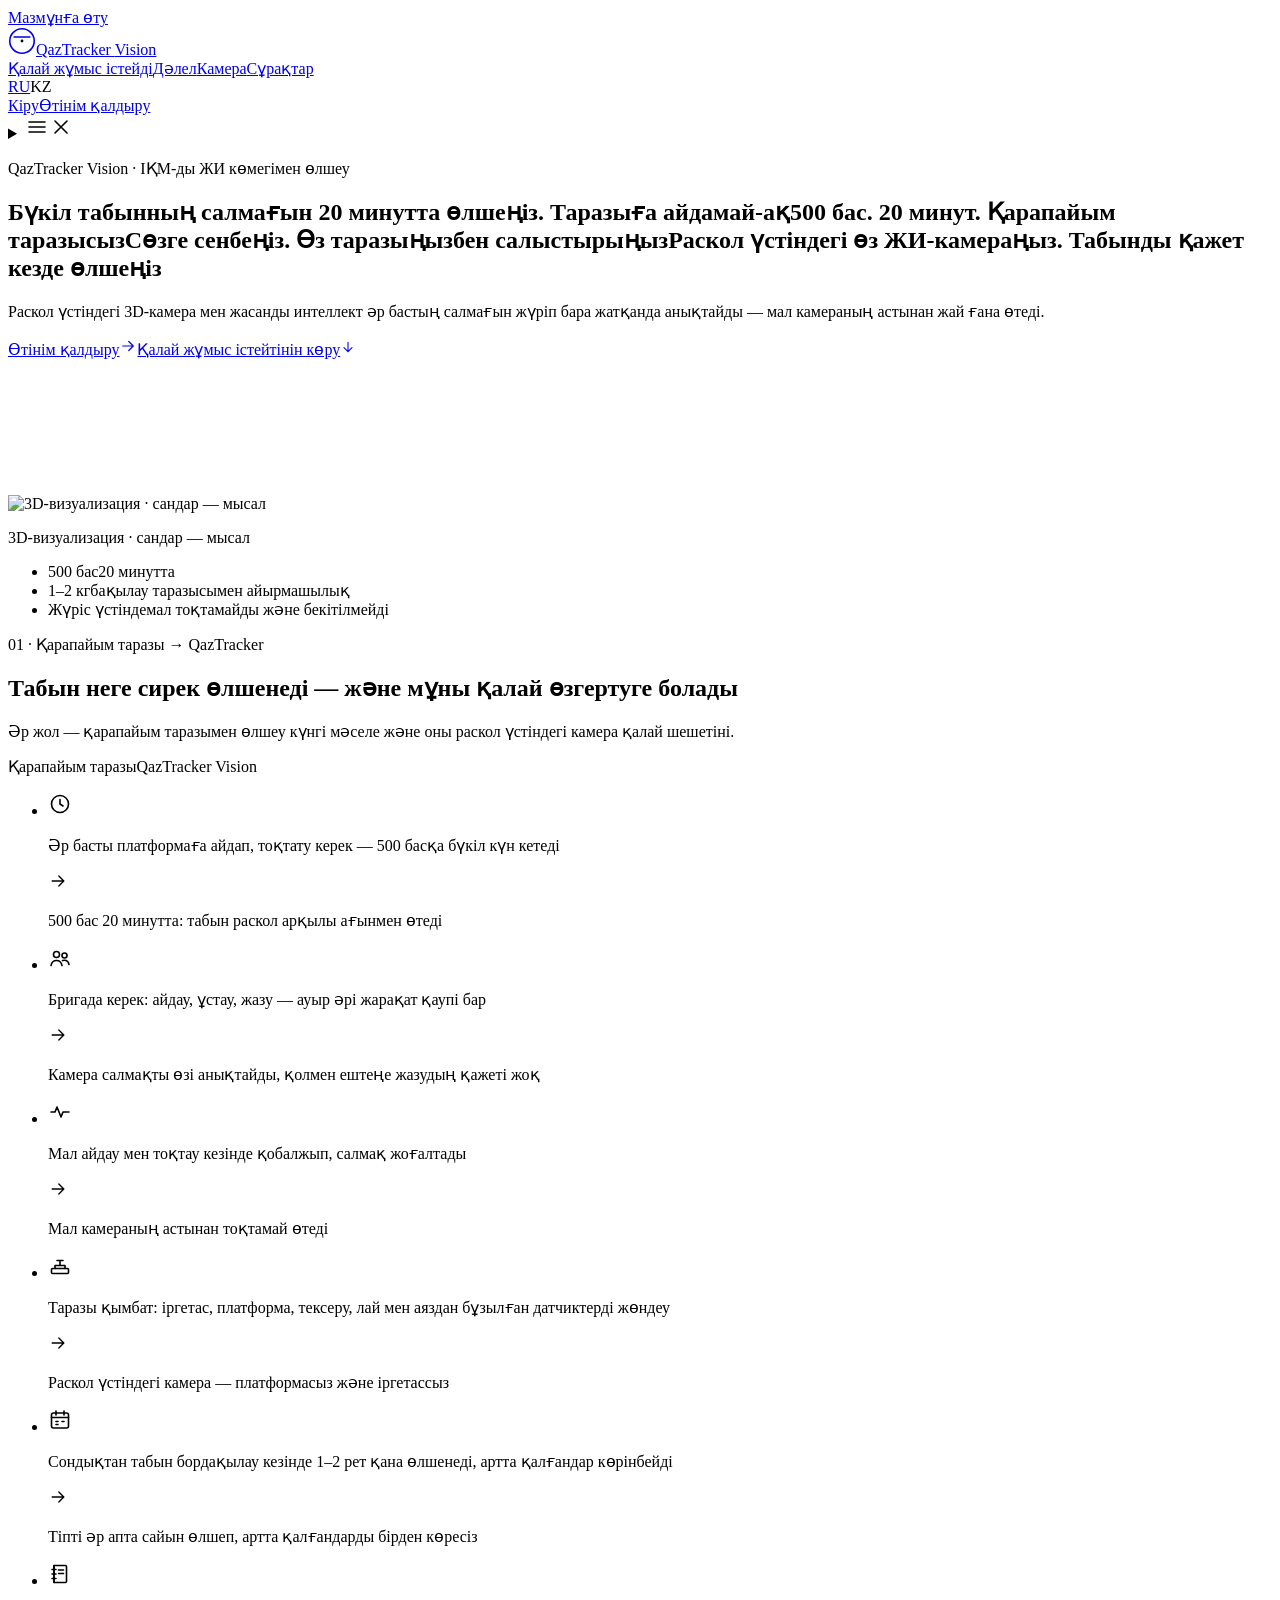
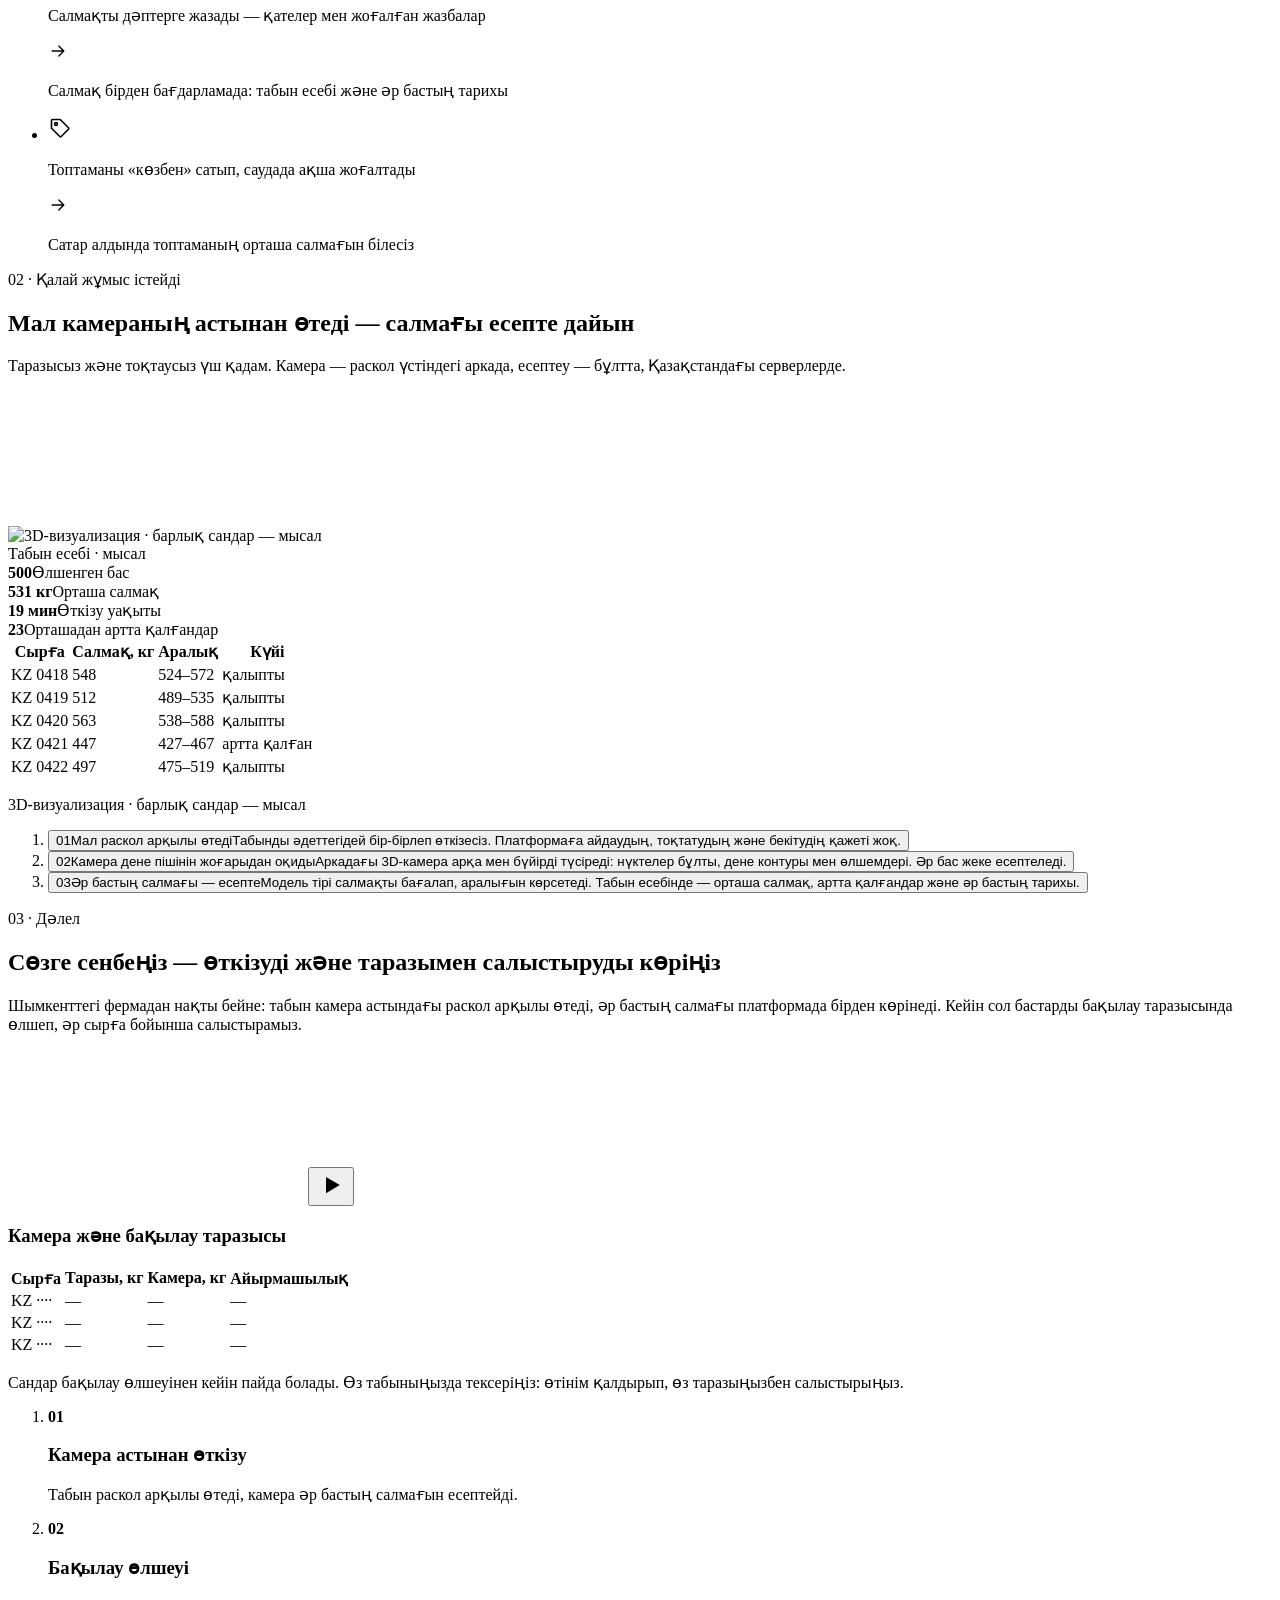
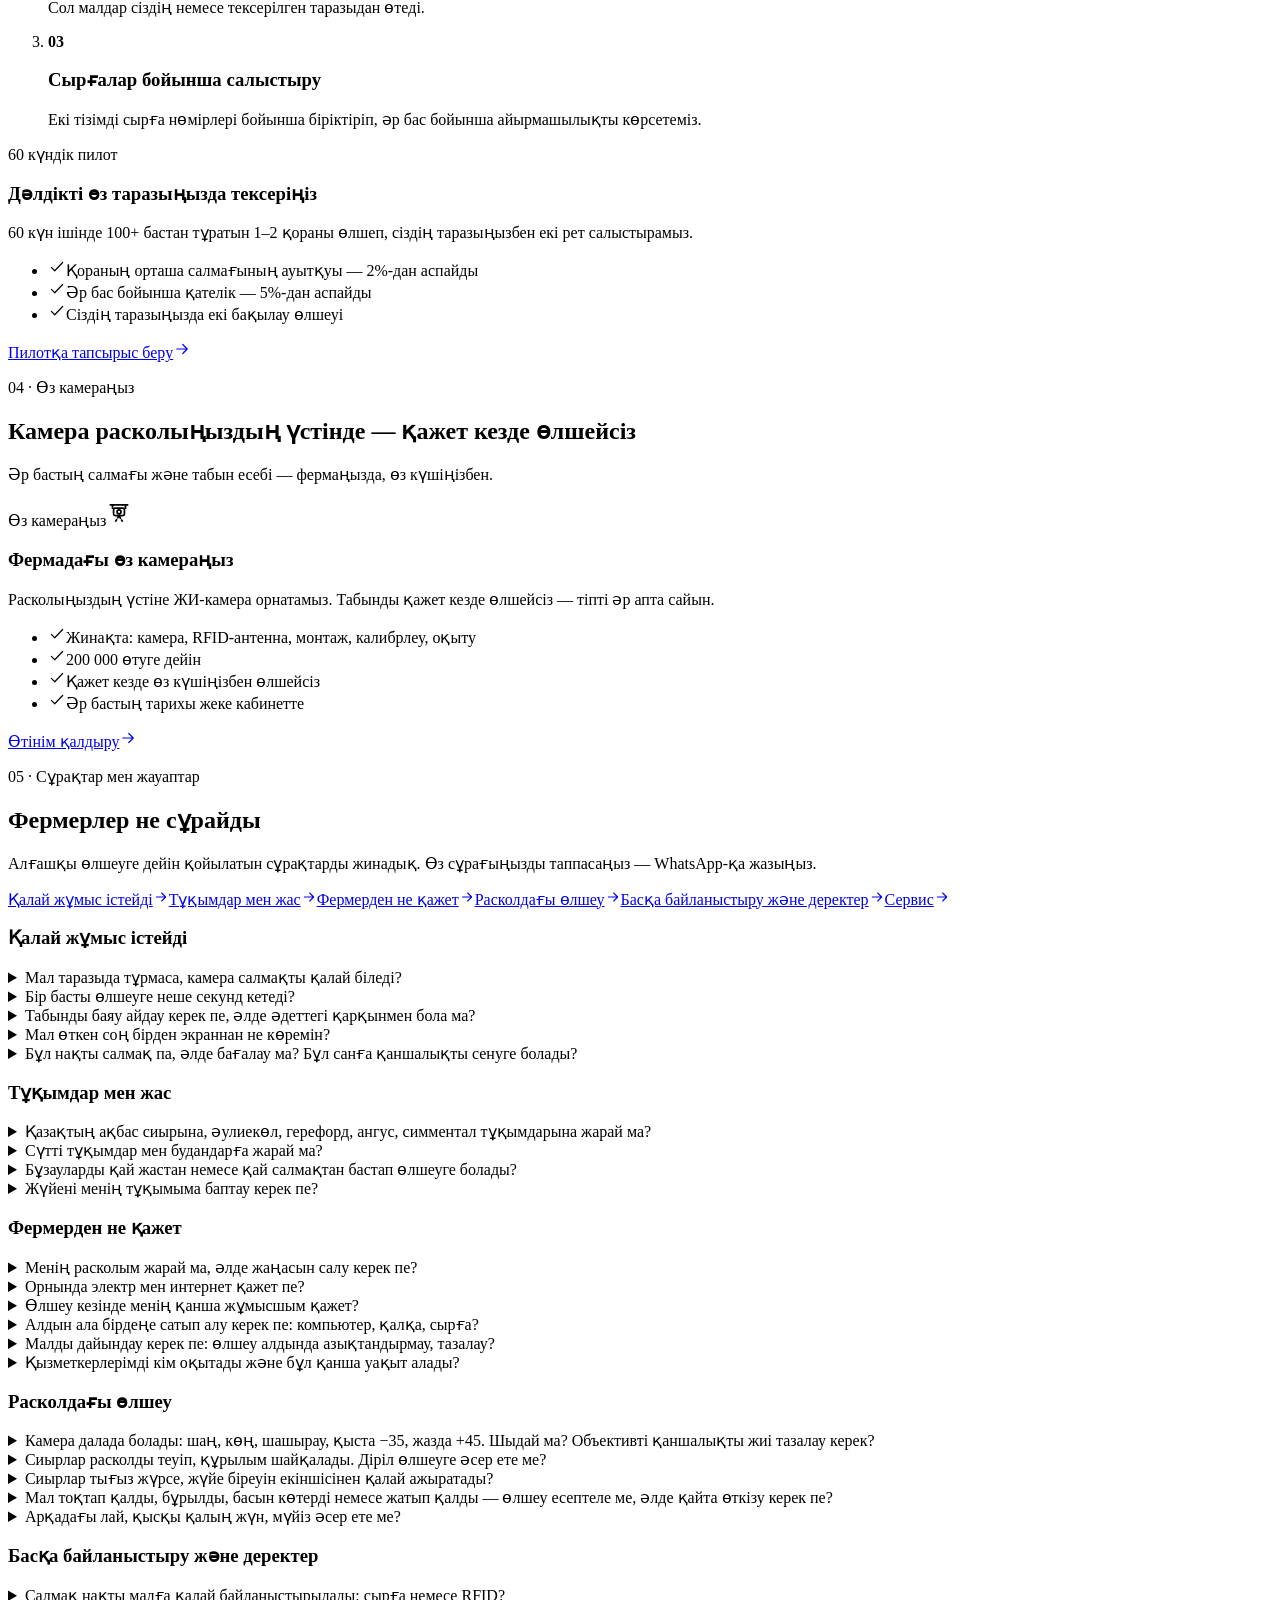
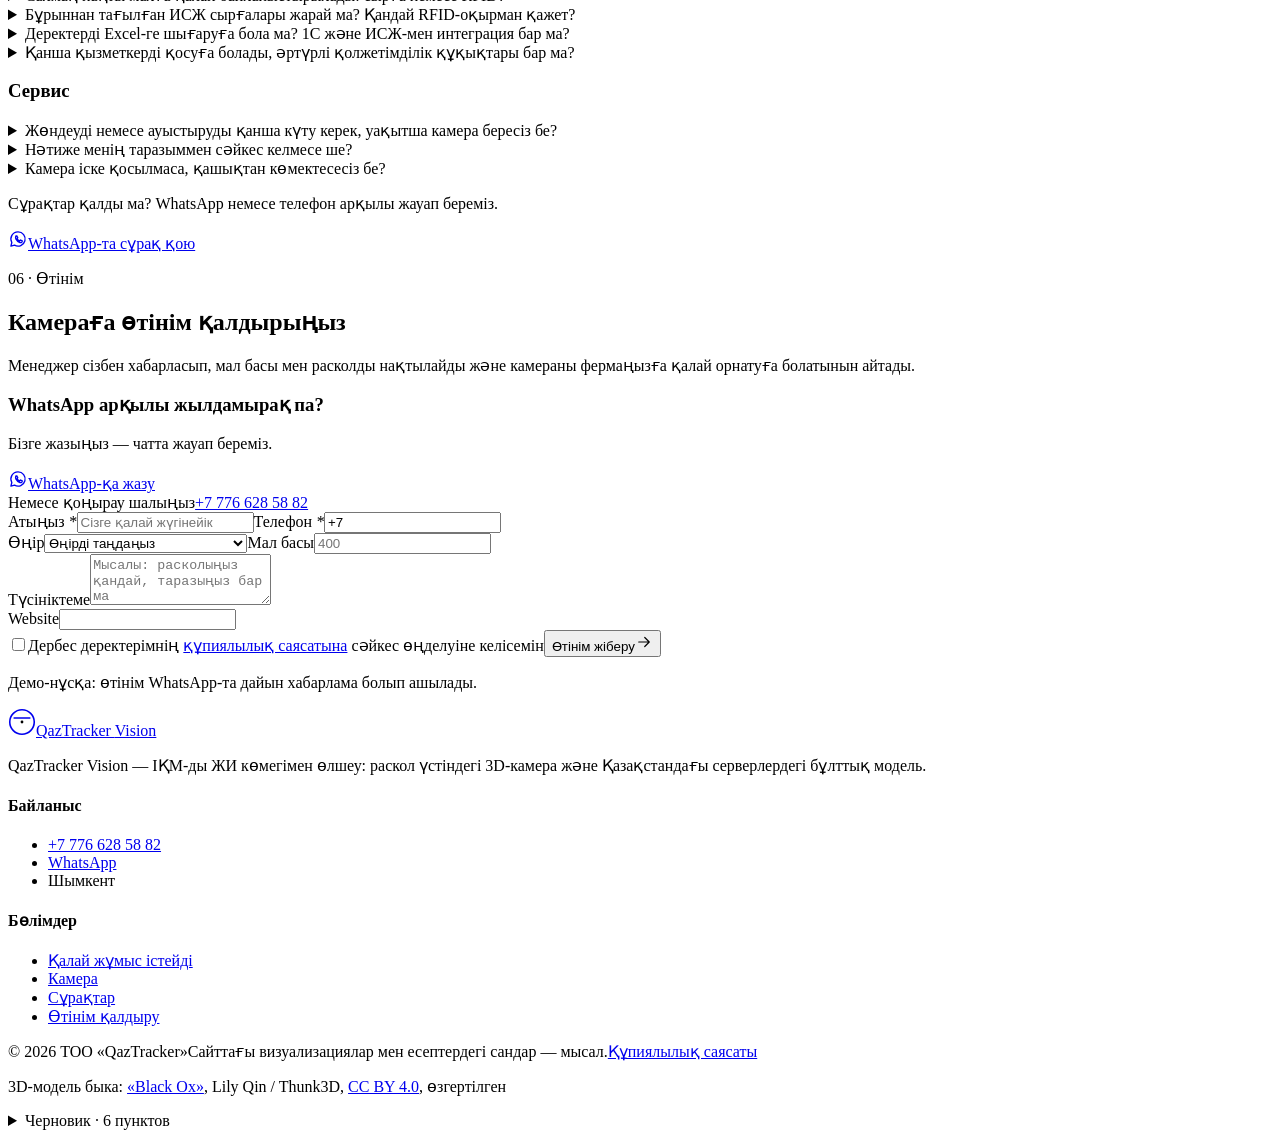
==== commit 13bc0240: "Обновление демо-копии лендинга: подвал, форма заявки, видео Co-Authored-By: Claude Opus 5.5 <noreply" ====
--- a/kz/index.html
+++ b/kz/index.html
@@ -1,5 +1,7 @@
-<!DOCTYPE html><html lang="kk" class="b31vhq_variable jDEytq_variable"><head><meta charSet="utf-8"/><meta name="viewport" content="width=device-width, initial-scale=1"/><link rel="preload" href="/qaztracker-vision-landing-v2/_next/static/media/07935285219a259d-s.p.1qq4vpdcun5oj.woff2" as="font" crossorigin="" type="font/woff2"/><link rel="preload" href="/qaztracker-vision-landing-v2/_next/static/media/605ce01b664af129-s.p.0wgildi0cnwt9.woff2" as="font" crossorigin="" type="font/woff2"/><link rel="stylesheet" href="/qaztracker-vision-landing-v2/_next/static/chunks/3q262i63vud-u.css" data-precedence="next"/><link rel="stylesheet" href="/qaztracker-vision-landing-v2/_next/static/chunks/07tnbfkoouzlc.css" data-precedence="next"/><link rel="preload" as="script" fetchPriority="low" href="/qaztracker-vision-landing-v2/_next/static/chunks/1yg4x5e3obwvr.js"/><script src="/qaztracker-vision-landing-v2/_next/static/chunks/242x7dx0zu3hf.js" async=""></script><script src="/qaztracker-vision-landing-v2/_next/static/chunks/0f8uddcniwing.js" async=""></script><script src="/qaztracker-vision-landing-v2/_next/static/chunks/3y2aqkhbivh22.js" async=""></script><script src="/qaztracker-vision-landing-v2/_next/static/chunks/turbopack-2w-dzhgaosq-o.js" async=""></script><script src="/qaztracker-vision-landing-v2/_next/static/chunks/0a-rekt06v0sv.js" async=""></script><script src="/qaztracker-vision-landing-v2/_next/static/chunks/1mdvp0z59dudi.js" async=""></script><script src="/qaztracker-vision-landing-v2/_next/static/chunks/1ez4y5wj-r01j.js" async=""></script><meta name="theme-color" content="#1a1713"/><meta name="next-size-adjust" content=""/><title>QazTracker Vision — ІҚМ-ды таразысыз өлшеу: 3D-камера және ЖИ</title><meta name="description" content="Бүкіл табынның салмағын 20 минутта, таразыға айдамай өлшеңіз: раскол үстіндегі 3D-камера мен ЖИ әр бастың салмағын жүріп бара жатқанда анықтайды. Фермаңыздағы өз камераңыз."/><meta name="robots" content="noindex, nofollow"/><link rel="canonical" href="https://daulet-rama.github.io/qaztracker-vision-landing-v2/kz"/><link rel="alternate" hrefLang="ru" href="https://daulet-rama.github.io/qaztracker-vision-landing-v2/"/><link rel="alternate" hrefLang="kk" href="https://daulet-rama.github.io/qaztracker-vision-landing-v2/kz"/><link rel="alternate" hrefLang="x-default" href="https://daulet-rama.github.io/qaztracker-vision-landing-v2/"/><meta name="format-detection" content="telephone=no"/><meta property="og:title" content="QazTracker Vision — ІҚМ-ды таразысыз өлшеу: 3D-камера және ЖИ"/><meta property="og:description" content="Бүкіл табынның салмағын 20 минутта, таразыға айдамай өлшеңіз: раскол үстіндегі 3D-камера мен ЖИ әр бастың салмағын жүріп бара жатқанда анықтайды. Фермаңыздағы өз камераңыз."/><meta property="og:url" content="https://daulet-rama.github.io/qaztracker-vision-landing-v2/kz"/><meta property="og:site_name" content="QazTracker Vision"/><meta property="og:locale" content="kk_KZ"/><meta property="og:image" content="https://daulet-rama.github.io/qaztracker-vision-landing-v2/img/og-kz.jpg"/><meta property="og:type" content="website"/><meta name="twitter:card" content="summary_large_image"/><meta name="twitter:title" content="QazTracker Vision — ІҚМ-ды таразысыз өлшеу: 3D-камера және ЖИ"/><meta name="twitter:description" content="Бүкіл табынның салмағын 20 минутта, таразыға айдамай өлшеңіз: раскол үстіндегі 3D-камера мен ЖИ әр бастың салмағын жүріп бара жатқанда анықтайды. Фермаңыздағы өз камераңыз."/><meta name="twitter:image" content="https://daulet-rama.github.io/qaztracker-vision-landing-v2/img/og-kz.jpg"/><link rel="icon" href="/qaztracker-vision-landing-v2/favicon.svg"/><script>(function(){
+<!DOCTYPE html><html lang="kk" class="b31vhq_variable jDEytq_variable"><head><meta charSet="utf-8"/><meta name="viewport" content="width=device-width, initial-scale=1"/><link rel="preload" href="/qaztracker-vision-landing-v2/_next/static/media/07935285219a259d-s.p.1qq4vpdcun5oj.woff2" as="font" crossorigin="" type="font/woff2"/><link rel="preload" href="/qaztracker-vision-landing-v2/_next/static/media/605ce01b664af129-s.p.0wgildi0cnwt9.woff2" as="font" crossorigin="" type="font/woff2"/><link rel="stylesheet" href="/qaztracker-vision-landing-v2/_next/static/chunks/1qcuo3bt3hkni.css" data-precedence="next"/><link rel="stylesheet" href="/qaztracker-vision-landing-v2/_next/static/chunks/07tnbfkoouzlc.css" data-precedence="next"/><link rel="preload" as="script" fetchPriority="low" href="/qaztracker-vision-landing-v2/_next/static/chunks/1yg4x5e3obwvr.js"/><script src="/qaztracker-vision-landing-v2/_next/static/chunks/242x7dx0zu3hf.js" async=""></script><script src="/qaztracker-vision-landing-v2/_next/static/chunks/0f8uddcniwing.js" async=""></script><script src="/qaztracker-vision-landing-v2/_next/static/chunks/3y2aqkhbivh22.js" async=""></script><script src="/qaztracker-vision-landing-v2/_next/static/chunks/turbopack-2w-dzhgaosq-o.js" async=""></script><script src="/qaztracker-vision-landing-v2/_next/static/chunks/0a-rekt06v0sv.js" async=""></script><script src="/qaztracker-vision-landing-v2/_next/static/chunks/0kejfmcp5vo1b.js" async=""></script><script src="/qaztracker-vision-landing-v2/_next/static/chunks/3097mb2svdhl-.js" async=""></script><meta name="theme-color" content="#1a1713"/><meta name="next-size-adjust" content=""/><title>QazTracker Vision — ІҚМ-ды таразысыз өлшеу: 3D-камера және ЖИ</title><meta name="description" content="Бүкіл табынның салмағын 20 минутта, таразыға айдамай өлшеңіз: раскол үстіндегі 3D-камера мен ЖИ әр бастың салмағын жүріп бара жатқанда анықтайды. Фермаңыздағы өз камераңыз."/><meta name="robots" content="noindex, nofollow"/><link rel="canonical" href="https://daulet-rama.github.io/qaztracker-vision-landing-v2/kz"/><link rel="alternate" hrefLang="ru" href="https://daulet-rama.github.io/qaztracker-vision-landing-v2/"/><link rel="alternate" hrefLang="kk" href="https://daulet-rama.github.io/qaztracker-vision-landing-v2/kz"/><link rel="alternate" hrefLang="x-default" href="https://daulet-rama.github.io/qaztracker-vision-landing-v2/"/><meta name="format-detection" content="telephone=no"/><meta property="og:title" content="QazTracker Vision — ІҚМ-ды таразысыз өлшеу: 3D-камера және ЖИ"/><meta property="og:description" content="Бүкіл табынның салмағын 20 минутта, таразыға айдамай өлшеңіз: раскол үстіндегі 3D-камера мен ЖИ әр бастың салмағын жүріп бара жатқанда анықтайды. Фермаңыздағы өз камераңыз."/><meta property="og:url" content="https://daulet-rama.github.io/qaztracker-vision-landing-v2/kz"/><meta property="og:site_name" content="QazTracker Vision"/><meta property="og:locale" content="kk_KZ"/><meta property="og:image" content="https://daulet-rama.github.io/qaztracker-vision-landing-v2/img/og-kz.jpg"/><meta property="og:type" content="website"/><meta name="twitter:card" content="summary_large_image"/><meta name="twitter:title" content="QazTracker Vision — ІҚМ-ды таразысыз өлшеу: 3D-камера және ЖИ"/><meta name="twitter:description" content="Бүкіл табынның салмағын 20 минутта, таразыға айдамай өлшеңіз: раскол үстіндегі 3D-камера мен ЖИ әр бастың салмағын жүріп бара жатқанда анықтайды. Фермаңыздағы өз камераңыз."/><meta name="twitter:image" content="https://daulet-rama.github.io/qaztracker-vision-landing-v2/img/og-kz.jpg"/><link rel="icon" href="/qaztracker-vision-landing-v2/favicon.svg"/><script>(function(){
 var d=document.documentElement;d.classList.add('js');
+window.addEventListener('error',function(){d.classList.remove('js')},true);
+setTimeout(function(){if(!window.__qtReady)d.classList.remove('js')},10000);
 var C={"offers":["speed","accuracy","camera"],"ab":{"enabled":false,"items":[]},"ga4":"","ym":"","px":""},q=null;try{q=new URLSearchParams(location.search)}catch(e){}
 var h='default',o=q&&q.get('offer');
 try{
@@ -25,4 +27,4 @@
 ym(Number(C.ym),'init',{clickmap:true,trackLinks:true,accurateTrackBounce:true,params:{hero_variant:h}})}
 if(C.px){!function(f){if(f.fbq)return;var n=f.fbq=function(){n.callMethod?n.callMethod.apply(n,arguments):n.queue.push(arguments)};
 if(!f._fbq)f._fbq=n;n.push=n;n.loaded=!0;n.version='2.0';n.queue=[]}(window);fbq('init',C.px);fbq('track','PageView')}
-})();</script><style>html[data-h]:not([data-h="default"]) .hv[data-hv="default"]{display:none}html[data-h="o-speed"] .hv[data-hv="o-speed"]{display:inline}html[data-h="o-accuracy"] .hv[data-hv="o-accuracy"]{display:inline}html[data-h="o-camera"] .hv[data-hv="o-camera"]{display:inline}</style><script src="/qaztracker-vision-landing-v2/_next/static/chunks/0cz1d0mv5g_q7.js" noModule=""></script></head><body><div hidden=""><!--$--><!--/$--></div><script type="application/ld+json">{"@context":"https://schema.org","@type":"Organization","name":"ТОО «QazTracker»","brand":"QazTracker Vision","url":"https://daulet-rama.github.io/qaztracker-vision-landing-v2/kz","telephone":"+77766285882","address":{"@type":"PostalAddress","addressLocality":"Шымкент","addressCountry":"KZ"}}</script><a class="skip-link" href="#main">Мазмұнға өту</a><header class="header"><div class="wrap header__bar"><a class="brand" href="/qaztracker-vision-landing-v2/kz" aria-label="QazTracker Vision"><svg width="28" height="28" viewBox="0 0 32 32" aria-hidden="true" focusable="false"><circle cx="16" cy="16" r="14" fill="none" stroke="currentColor" stroke-width="1.8"></circle><path d="M7 11.5h18" stroke="currentColor" stroke-width="1.8" stroke-linecap="round"></path><path d="M16 11.5v4" stroke="var(--gold)" stroke-width="1.8" stroke-linecap="round"></path><path d="M11 24.5l5-8 5 8" fill="none" stroke="var(--gold)" stroke-width="1.4" stroke-dasharray="1.6 2.2" stroke-linecap="round"></path><circle cx="16" cy="16" r="1.6" fill="var(--gold)"></circle></svg><span class="brand__name">QazTracker <span class="brand__sub">Vision</span></span></a><nav class="nav" aria-label="Разделы"><a href="#how">Қалай жұмыс істейді</a><a href="#proof">Дәлел</a><a href="#formats">Камера</a><a href="#faq">Сұрақтар</a></nav><div class="header__actions"><div class="lang" role="group" aria-label="Язык / Тіл"><a href="/qaztracker-vision-landing-v2/" hrefLang="ru" lang="ru" data-lang="ru" data-track="lang_switch" data-to="ru">RU</a><span aria-current="true">KZ</span></div><a class="header__login" href="#" data-track="cta_click" data-cta="header_login">Кіру</a><a class="btn btn--sm header__cta" href="#lead" data-track="cta_click" data-cta="header_lead">Өтінім қалдыру</a><details class="mnav"><summary aria-label="Мәзір"><svg width="24" height="24" viewBox="0 0 24 24" fill="none" stroke="currentColor" stroke-width="1.6" stroke-linecap="round" stroke-linejoin="round" aria-hidden="true" focusable="false" class="i-menu"><path d="M4 7h16M4 12h16M4 17h16"></path></svg><svg width="24" height="24" viewBox="0 0 24 24" fill="none" stroke="currentColor" stroke-width="1.6" stroke-linecap="round" stroke-linejoin="round" aria-hidden="true" focusable="false" class="i-close"><path d="M6 6l12 12M18 6L6 18"></path></svg></summary><div class="mnav__panel"><nav aria-label="Разделы"><a href="#how">Қалай жұмыс істейді<svg width="18" height="18" viewBox="0 0 24 24" fill="none" stroke="currentColor" stroke-width="1.6" stroke-linecap="round" stroke-linejoin="round" aria-hidden="true" focusable="false"><path d="M5 12h14M13 6l6 6-6 6"></path></svg></a><a href="#proof">Дәлел<svg width="18" height="18" viewBox="0 0 24 24" fill="none" stroke="currentColor" stroke-width="1.6" stroke-linecap="round" stroke-linejoin="round" aria-hidden="true" focusable="false"><path d="M5 12h14M13 6l6 6-6 6"></path></svg></a><a href="#formats">Камера<svg width="18" height="18" viewBox="0 0 24 24" fill="none" stroke="currentColor" stroke-width="1.6" stroke-linecap="round" stroke-linejoin="round" aria-hidden="true" focusable="false"><path d="M5 12h14M13 6l6 6-6 6"></path></svg></a><a href="#faq">Сұрақтар<svg width="18" height="18" viewBox="0 0 24 24" fill="none" stroke="currentColor" stroke-width="1.6" stroke-linecap="round" stroke-linejoin="round" aria-hidden="true" focusable="false"><path d="M5 12h14M13 6l6 6-6 6"></path></svg></a></nav><a class="btn btn--block" href="#lead" data-track="cta_click" data-cta="menu_lead">Өтінім қалдыру<svg width="18" height="18" viewBox="0 0 24 24" fill="none" stroke="currentColor" stroke-width="1.6" stroke-linecap="round" stroke-linejoin="round" aria-hidden="true" focusable="false" class="arrow"><path d="M5 12h14M13 6l6 6-6 6"></path></svg></a><div class="mnav__meta"><a href="tel:+77766285882" data-track="phone_click" data-placement="menu">+7 776 628 58 82</a><a href="#" data-track="cta_click" data-cta="menu_login">Кіру</a></div></div></details></div></div></header><main id="main"><section class="hero" id="top" aria-labelledby="hero-title"><div class="wrap"><div class="hero__grid"><p class="kicker">QazTracker Vision · ІҚМ-ды ЖИ көмегімен өлшеу</p><h1 class="hero__title hero__title--long" id="hero-title"><span class="hv" data-hv="default">Бүкіл табынның салмағын 20 минутта өлшеңіз. Таразыға айдамай-ақ</span><span class="hv" data-hv="o-speed">500 бас. 20 минут. Қарапайым таразысыз</span><span class="hv" data-hv="o-accuracy">Сөзге сенбеңіз. Өз таразыңызбен салыстырыңыз</span><span class="hv" data-hv="o-camera">Раскол үстіндегі өз ЖИ-камераңыз. Табынды қажет кезде өлшеңіз</span></h1><p class="hero__sub">Раскол үстіндегі 3D-камера мен жасанды интеллект әр бастың салмағын жүріп бара жатқанда анықтайды — мал камераның астынан жай ғана өтеді.</p><div class="hero__ctas"><a class="btn" href="#lead" data-track="cta_click" data-cta="hero_lead">Өтінім қалдыру<svg width="18" height="18" viewBox="0 0 24 24" fill="none" stroke="currentColor" stroke-width="1.6" stroke-linecap="round" stroke-linejoin="round" aria-hidden="true" focusable="false" class="arrow"><path d="M5 12h14M13 6l6 6-6 6"></path></svg></a><a class="link-arrow" href="#how" data-track="cta_click" data-cta="hero_how">Қалай жұмыс істейтінін көру<svg width="16" height="16" viewBox="0 0 24 24" fill="none" stroke="currentColor" stroke-width="1.6" stroke-linecap="round" stroke-linejoin="round" aria-hidden="true" focusable="false"><path d="M12 5v14M6 13l6 6 6-6"></path></svg></a></div></div><div class="hero__visual"><div class="visual"><picture><source media="(min-width: 1024px)" srcSet="/qaztracker-vision-landing-v2/img/scene/hero-poster-wide.avif" type="image/avif"/><source media="(min-width: 1024px)" srcSet="/qaztracker-vision-landing-v2/img/scene/hero-poster-wide.webp" type="image/webp"/><source srcSet="/qaztracker-vision-landing-v2/img/scene/hero-poster-portrait.avif" type="image/avif"/><img class="visual__poster" src="/qaztracker-vision-landing-v2/img/scene/hero-poster-portrait.webp" alt="3D-визуализация · сандар — мысал" decoding="async" loading="eager" fetchPriority="high"/></picture><video class="visual__video" muted="" loop="" playsInline="" preload="none" aria-hidden="true" style="opacity:0"></video><div class="visual__stage"></div></div><p class="hero__caption">3D-визуализация · сандар — мысал</p></div></div><div class="wrap hero__stats"><ul class="stats"><li class="stat"><span class="stat__value">500 бас</span><span class="stat__caption">20 минутта</span></li><li class="stat" data-review=""><span class="stat__value">1–2 кг</span><span class="stat__caption">бақылау таразысымен айырмашылық</span></li><li class="stat"><span class="stat__value">Жүріс үстінде</span><span class="stat__caption">мал тоқтамайды және бекітілмейді</span></li></ul></div></section><section class="section section--paper" id="pains" aria-labelledby="pains-title"><div class="wrap"><div class="section-head" data-reveal="true"><p class="kicker">01 · Қарапайым таразы → QazTracker</p><h2 class="h2" id="pains-title">Табын неге сирек өлшенеді — және мұны қалай өзгертуге болады<!-- --> </h2><p class="lead">Әр жол — қарапайым таразымен өлшеу күнгі мәселе және оны раскол үстіндегі камера қалай шешетіні.</p></div><div class="pains__labels" aria-hidden="true"><span></span><span>Қарапайым таразы</span><span></span><span>QazTracker Vision</span></div><ul class="pains__list"><li class="pain" data-reveal="true" style="--d:0ms"><span class="pain__icon"><svg width="24" height="24" viewBox="0 0 24 24" fill="none" stroke="currentColor" stroke-width="1.6" stroke-linecap="round" stroke-linejoin="round" aria-hidden="true" focusable="false"><circle cx="12" cy="12" r="8.5"></circle><path d="M12 7.5V12l3 2"></path></svg></span><p class="pain__before" data-label="Қарапайым таразы">Әр басты платформаға айдап, тоқтату керек — 500 басқа бүкіл күн кетеді</p><span class="pain__arrow" aria-hidden="true"><svg width="20" height="20" viewBox="0 0 24 24" fill="none" stroke="currentColor" stroke-width="1.6" stroke-linecap="round" stroke-linejoin="round" aria-hidden="true" focusable="false"><path d="M5 12h14M13 6l6 6-6 6"></path></svg></span><p class="pain__after" data-label="QazTracker Vision">500 бас 20 минутта: табын раскол арқылы ағынмен өтеді</p></li><li class="pain" data-reveal="true" style="--d:40ms"><span class="pain__icon"><svg width="24" height="24" viewBox="0 0 24 24" fill="none" stroke="currentColor" stroke-width="1.6" stroke-linecap="round" stroke-linejoin="round" aria-hidden="true" focusable="false"><circle cx="8.5" cy="8.5" r="3"></circle><circle cx="16.5" cy="9.5" r="2.5"></circle><path d="M3 19.5c.6-3.2 2.8-5 5.5-5s4.9 1.8 5.5 5M14.5 14.6c.6-.2 1.3-.3 2-.3 2.3 0 4 1.5 4.5 4.2"></path></svg></span><p class="pain__before" data-label="Қарапайым таразы">Бригада керек: айдау, ұстау, жазу — ауыр әрі жарақат қаупі бар</p><span class="pain__arrow" aria-hidden="true"><svg width="20" height="20" viewBox="0 0 24 24" fill="none" stroke="currentColor" stroke-width="1.6" stroke-linecap="round" stroke-linejoin="round" aria-hidden="true" focusable="false"><path d="M5 12h14M13 6l6 6-6 6"></path></svg></span><p class="pain__after" data-label="QazTracker Vision">Камера салмақты өзі анықтайды, қолмен ештеңе жазудың қажеті жоқ</p></li><li class="pain" data-reveal="true" style="--d:80ms"><span class="pain__icon"><svg width="24" height="24" viewBox="0 0 24 24" fill="none" stroke="currentColor" stroke-width="1.6" stroke-linecap="round" stroke-linejoin="round" aria-hidden="true" focusable="false"><path d="M3 12h4l2-5 4 10 2-5h6"></path></svg></span><p class="pain__before" data-label="Қарапайым таразы">Мал айдау мен тоқтау кезінде қобалжып, салмақ жоғалтады</p><span class="pain__arrow" aria-hidden="true"><svg width="20" height="20" viewBox="0 0 24 24" fill="none" stroke="currentColor" stroke-width="1.6" stroke-linecap="round" stroke-linejoin="round" aria-hidden="true" focusable="false"><path d="M5 12h14M13 6l6 6-6 6"></path></svg></span><p class="pain__after" data-label="QazTracker Vision">Мал камераның астынан тоқтамай өтеді</p></li><li class="pain" data-reveal="true" style="--d:120ms"><span class="pain__icon"><svg width="24" height="24" viewBox="0 0 24 24" fill="none" stroke="currentColor" stroke-width="1.6" stroke-linecap="round" stroke-linejoin="round" aria-hidden="true" focusable="false"><rect x="3.5" y="14.5" width="17" height="5" rx="1"></rect><path d="M7 14.5v-3h10v3M12 11.5V6.5M9 6.5h6"></path></svg></span><p class="pain__before" data-label="Қарапайым таразы">Таразы қымбат: іргетас, платформа, тексеру, лай мен аяздан бұзылған датчиктерді жөндеу</p><span class="pain__arrow" aria-hidden="true"><svg width="20" height="20" viewBox="0 0 24 24" fill="none" stroke="currentColor" stroke-width="1.6" stroke-linecap="round" stroke-linejoin="round" aria-hidden="true" focusable="false"><path d="M5 12h14M13 6l6 6-6 6"></path></svg></span><p class="pain__after" data-label="QazTracker Vision">Раскол үстіндегі камера — платформасыз және іргетассыз</p></li><li class="pain" data-reveal="true" style="--d:160ms"><span class="pain__icon"><svg width="24" height="24" viewBox="0 0 24 24" fill="none" stroke="currentColor" stroke-width="1.6" stroke-linecap="round" stroke-linejoin="round" aria-hidden="true" focusable="false"><rect x="3.5" y="5" width="17" height="15" rx="2"></rect><path d="M3.5 9.5h17M8 3v4M16 3v4M8 13.5h2M14 13.5h2M8 16.5h2"></path></svg></span><p class="pain__before" data-label="Қарапайым таразы">Сондықтан табын бордақылау кезінде 1–2 рет қана өлшенеді, артта қалғандар көрінбейді</p><span class="pain__arrow" aria-hidden="true"><svg width="20" height="20" viewBox="0 0 24 24" fill="none" stroke="currentColor" stroke-width="1.6" stroke-linecap="round" stroke-linejoin="round" aria-hidden="true" focusable="false"><path d="M5 12h14M13 6l6 6-6 6"></path></svg></span><p class="pain__after" data-label="QazTracker Vision">Тіпті әр апта сайын өлшеп, артта қалғандарды бірден көресіз</p></li><li class="pain" data-reveal="true" style="--d:200ms"><span class="pain__icon"><svg width="24" height="24" viewBox="0 0 24 24" fill="none" stroke="currentColor" stroke-width="1.6" stroke-linecap="round" stroke-linejoin="round" aria-hidden="true" focusable="false"><path d="M6 3.5h11.5a1 1 0 011 1v15a1 1 0 01-1 1H6z"></path><path d="M6 3.5v17M4 7.5h4M4 12h4M4 16.5h4M10.5 8h5M10.5 11.5h5"></path></svg></span><p class="pain__before" data-label="Қарапайым таразы">Салмақты дәптерге жазады — қателер мен жоғалған жазбалар</p><span class="pain__arrow" aria-hidden="true"><svg width="20" height="20" viewBox="0 0 24 24" fill="none" stroke="currentColor" stroke-width="1.6" stroke-linecap="round" stroke-linejoin="round" aria-hidden="true" focusable="false"><path d="M5 12h14M13 6l6 6-6 6"></path></svg></span><p class="pain__after" data-label="QazTracker Vision">Салмақ бірден бағдарламада: табын есебі және әр бастың тарихы</p></li><li class="pain" data-reveal="true" style="--d:240ms"><span class="pain__icon"><svg width="24" height="24" viewBox="0 0 24 24" fill="none" stroke="currentColor" stroke-width="1.6" stroke-linecap="round" stroke-linejoin="round" aria-hidden="true" focusable="false"><path d="M3.5 12.2V4.5a1 1 0 011-1h7.7l8.3 8.3a1 1 0 010 1.4l-7.3 7.3a1 1 0 01-1.4 0z"></path><circle cx="8" cy="8" r="1.4"></circle></svg></span><p class="pain__before" data-label="Қарапайым таразы">Топтаманы «көзбен» сатып, саудада ақша жоғалтады</p><span class="pain__arrow" aria-hidden="true"><svg width="20" height="20" viewBox="0 0 24 24" fill="none" stroke="currentColor" stroke-width="1.6" stroke-linecap="round" stroke-linejoin="round" aria-hidden="true" focusable="false"><path d="M5 12h14M13 6l6 6-6 6"></path></svg></span><p class="pain__after" data-label="QazTracker Vision">Сатар алдында топтаманың орташа салмағын білесіз</p></li></ul></div></section><section class="section section--stage how" id="how" aria-labelledby="how-title"><div class="wrap"><div class="section-head" data-reveal="true"><p class="kicker">02 · Қалай жұмыс істейді</p><h2 class="h2" id="how-title">Мал камераның астынан өтеді — салмағы есепте дайын<!-- --> </h2><p class="lead">Таразысыз және тоқтаусыз үш қадам. Камера — раскол үстіндегі аркада, есептеу — бұлтта, Қазақстандағы серверлерде.</p></div><div class="how__layout"><div class="how__stage" data-reveal="true"><div class="visual"><picture><source media="(min-width: 1024px)" srcSet="/qaztracker-vision-landing-v2/img/scene/full-poster.avif" type="image/avif"/><source media="(min-width: 1024px)" srcSet="/qaztracker-vision-landing-v2/img/scene/full-poster.webp" type="image/webp"/><source srcSet="/qaztracker-vision-landing-v2/img/scene/full-poster.avif" type="image/avif"/><img class="visual__poster" src="/qaztracker-vision-landing-v2/img/scene/full-poster.webp" alt="3D-визуализация · барлық сандар — мысал" decoding="async" loading="lazy" fetchPriority="auto"/></picture><video class="visual__video" muted="" loop="" playsInline="" preload="none" aria-hidden="true" style="opacity:0"></video><div class="visual__stage"></div></div><div class="report" aria-hidden="true"><div class="report__title"><span>Табын есебі · мысал</span></div><div class="report__stats"><div class="report__stat"><b>500</b><span>Өлшенген бас</span></div><div class="report__stat"><b>531 кг</b><span>Орташа салмақ</span></div><div class="report__stat"><b>19 мин</b><span>Өткізу уақыты</span></div><div class="report__stat"><b>23</b><span>Орташадан артта қалғандар</span></div></div><table><thead><tr><th>Сырға</th><th>Салмақ, кг</th><th>Аралық</th><th>Күйі</th></tr></thead><tbody><tr><td>KZ 0418</td><td>548</td><td>524–572</td><td>қалыпты</td></tr><tr><td>KZ 0419</td><td>512</td><td>489–535</td><td>қалыпты</td></tr><tr><td>KZ 0420</td><td>563</td><td>538–588</td><td>қалыпты</td></tr><tr><td>KZ 0421</td><td>447</td><td>427–467</td><td class="lag">артта қалған</td></tr><tr><td>KZ 0422</td><td>497</td><td>475–519</td><td>қалыпты</td></tr></tbody></table></div><p class="how__caption">3D-визуализация · барлық сандар — мысал</p></div><ol class="steps"><li data-reveal="true" style="--d:0ms"><button type="button" class="step is-active" aria-pressed="true"><span class="step__bar"></span><span class="step__num">0<!-- -->1</span><span class="step__title">Мал раскол арқылы өтеді</span><span class="step__text">Табынды әдеттегідей бір-бірлеп өткізесіз. Платформаға айдаудың, тоқтатудың және бекітудің қажеті жоқ.</span></button></li><li data-reveal="true" style="--d:80ms"><button type="button" class="step" aria-pressed="false"><span class="step__bar"></span><span class="step__num">0<!-- -->2</span><span class="step__title">Камера дене пішінін жоғарыдан оқиды</span><span class="step__text">Аркадағы 3D-камера арқа мен бүйірді түсіреді: нүктелер бұлты, дене контуры мен өлшемдері. Әр бас жеке есептеледі.</span></button></li><li data-reveal="true" style="--d:160ms"><button type="button" class="step" aria-pressed="false"><span class="step__bar"></span><span class="step__num">0<!-- -->3</span><span class="step__title">Әр бастың салмағы — есепте</span><span class="step__text">Модель тірі салмақты бағалап, аралығын көрсетеді. Табын есебінде — орташа салмақ, артта қалғандар және әр бастың тарихы.</span></button></li></ol></div></div></section><section class="section section--sunk" id="proof" aria-labelledby="proof-title"><div class="wrap"><div class="section-head" data-reveal="true"><p class="kicker">03 · Дәлел</p><h2 class="h2" id="proof-title">Сөзге сенбеңіз — өткізуді және таразымен салыстыруды көріңіз<!-- --> </h2><p class="lead">Шымкенттегі фермадан нақты бейне: табын камера астындағы раскол арқылы өтеді, әр бастың салмағы платформада бірден көрінеді. Кейін сол бастарды бақылау таразысында өлшеп, әр сырға бойынша салыстырамыз.</p></div><div class="proof__layout proof__layout--portrait"><div class="proof__video" data-reveal="true"><video playsInline="" preload="none" poster="/qaztracker-vision-landing-v2/img/proof-poster.webp"></video><button type="button" class="proof__play" aria-label="▶"><span><svg width="30" height="30" viewBox="0 0 24 24" fill="none" stroke="currentColor" stroke-width="1.6" stroke-linecap="round" stroke-linejoin="round" aria-hidden="true" focusable="false"><path d="M8 5.5v13l11-6.5z" fill="currentColor" stroke="none"></path></svg></span></button></div><div class="proof__side"><div class="proof__table" data-reveal="true" style="--d:80ms"><h3>Камера және бақылау таразысы</h3><table class="cmp"><thead><tr><th>Сырға</th><th>Таразы, кг</th><th>Камера, кг</th><th>Айырмашылық</th></tr></thead><tbody><tr aria-hidden="true"><td class="muted">KZ ····</td><td class="muted">—</td><td class="muted">—</td><td class="muted">—</td></tr><tr aria-hidden="true"><td class="muted">KZ ····</td><td class="muted">—</td><td class="muted">—</td><td class="muted">—</td></tr><tr aria-hidden="true"><td class="muted">KZ ····</td><td class="muted">—</td><td class="muted">—</td><td class="muted">—</td></tr></tbody></table><p class="proof__note">Сандар бақылау өлшеуінен кейін пайда болады. Өз табыныңызда тексеріңіз: өтінім қалдырып, өз таразыңызбен салыстырыңыз.</p></div><ol class="proof__steps"><li class="proof__step" data-reveal="true" style="--d:0ms"><b>0<!-- -->1</b><h3>Камера астынан өткізу</h3><p>Табын раскол арқылы өтеді, камера әр бастың салмағын есептейді.</p></li><li class="proof__step" data-reveal="true" style="--d:60ms"><b>0<!-- -->2</b><h3>Бақылау өлшеуі</h3><p>Сол малдар сіздің немесе тексерілген таразыдан өтеді.</p></li><li class="proof__step" data-reveal="true" style="--d:120ms"><b>0<!-- -->3</b><h3>Сырғалар бойынша салыстыру</h3><p>Екі тізімді сырға нөмірлері бойынша біріктіріп, әр бас бойынша айырмашылықты көрсетеміз.</p></li></ol></div></div><div class="pilot" data-reveal="true"><div class="pilot__text"><p class="kicker">60 күндік пилот</p><h3>Дәлдікті өз таразыңызда тексеріңіз</h3><p>60 күн ішінде 100+ бастан тұратын 1–2 қораны өлшеп, сіздің таразыңызбен екі рет салыстырамыз.</p></div><ul class="pilot__list"><li><svg width="18" height="18" viewBox="0 0 24 24" fill="none" stroke="currentColor" stroke-width="1.6" stroke-linecap="round" stroke-linejoin="round" aria-hidden="true" focusable="false"><path d="M4.5 12.5l4.5 4.5 10.5-11"></path></svg><span>Қораның орташа салмағының ауытқуы — 2%-дан аспайды</span></li><li><svg width="18" height="18" viewBox="0 0 24 24" fill="none" stroke="currentColor" stroke-width="1.6" stroke-linecap="round" stroke-linejoin="round" aria-hidden="true" focusable="false"><path d="M4.5 12.5l4.5 4.5 10.5-11"></path></svg><span>Әр бас бойынша қателік — 5%-дан аспайды</span></li><li><svg width="18" height="18" viewBox="0 0 24 24" fill="none" stroke="currentColor" stroke-width="1.6" stroke-linecap="round" stroke-linejoin="round" aria-hidden="true" focusable="false"><path d="M4.5 12.5l4.5 4.5 10.5-11"></path></svg><span>Сіздің таразыңызда екі бақылау өлшеуі</span></li></ul><a class="btn" href="#lead" data-track="cta_click" data-cta="proof_pilot">Пилотқа тапсырыс беру<svg width="18" height="18" viewBox="0 0 24 24" fill="none" stroke="currentColor" stroke-width="1.6" stroke-linecap="round" stroke-linejoin="round" aria-hidden="true" focusable="false" class="arrow"><path d="M5 12h14M13 6l6 6-6 6"></path></svg></a></div></div></section><section class="section section--paper" id="formats" aria-labelledby="formats-title"><div class="wrap"><div class="section-head" data-reveal="true"><p class="kicker">04 · Өз камераңыз</p><h2 class="h2" id="formats-title">Камера расколыңыздың үстінде — қажет кезде өлшейсіз<!-- --> </h2><p class="lead">Әр бастың салмағы және табын есебі — фермаңызда, өз күшіңізбен.</p></div><article class="format format--dark" data-reveal="true"><div class="format__main"><div class="format__top"><span class="format__badge">Өз камераңыз</span><span class="format__icon"><svg width="26" height="26" viewBox="0 0 24 24" fill="none" stroke="currentColor" stroke-width="1.6" stroke-linecap="round" stroke-linejoin="round" aria-hidden="true" focusable="false"><path d="M4 4.5h16M6 4.5v3M18 4.5v3"></path><rect x="7" y="7.5" width="10" height="7" rx="1.5"></rect><circle cx="12" cy="11" r="1.8"></circle><path d="M9 19.5l3-5 3 5" stroke-dasharray="1.5 2"></path></svg></span></div><h3>Фермадағы өз камераңыз</h3><p class="format__text">Расколыңыздың үстіне ЖИ-камера орнатамыз. Табынды қажет кезде өлшейсіз — тіпті әр апта сайын.</p></div><ul class="format__bullets"><li><svg width="18" height="18" viewBox="0 0 24 24" fill="none" stroke="currentColor" stroke-width="1.6" stroke-linecap="round" stroke-linejoin="round" aria-hidden="true" focusable="false"><path d="M4.5 12.5l4.5 4.5 10.5-11"></path></svg><span>Жинақта: камера, RFID-антенна, монтаж, калибрлеу, оқыту</span></li><li><svg width="18" height="18" viewBox="0 0 24 24" fill="none" stroke="currentColor" stroke-width="1.6" stroke-linecap="round" stroke-linejoin="round" aria-hidden="true" focusable="false"><path d="M4.5 12.5l4.5 4.5 10.5-11"></path></svg><span>200 000 өтуге дейін</span></li><li><svg width="18" height="18" viewBox="0 0 24 24" fill="none" stroke="currentColor" stroke-width="1.6" stroke-linecap="round" stroke-linejoin="round" aria-hidden="true" focusable="false"><path d="M4.5 12.5l4.5 4.5 10.5-11"></path></svg><span>Қажет кезде өз күшіңізбен өлшейсіз</span></li><li><svg width="18" height="18" viewBox="0 0 24 24" fill="none" stroke="currentColor" stroke-width="1.6" stroke-linecap="round" stroke-linejoin="round" aria-hidden="true" focusable="false"><path d="M4.5 12.5l4.5 4.5 10.5-11"></path></svg><span>Әр бастың тарихы жеке кабинетте</span></li></ul><div class="format__bottom"><a class="btn" href="#lead" data-track="cta_click" data-cta="format_equipment">Өтінім қалдыру<svg width="18" height="18" viewBox="0 0 24 24" fill="none" stroke="currentColor" stroke-width="1.6" stroke-linecap="round" stroke-linejoin="round" aria-hidden="true" focusable="false" class="arrow"><path d="M5 12h14M13 6l6 6-6 6"></path></svg></a></div></article></div></section><section class="section section--paper" id="faq" aria-labelledby="faq-title"><div class="wrap"><div class="section-head" data-reveal="true"><p class="kicker">05 · Сұрақтар мен жауаптар</p><h2 class="h2" id="faq-title">Фермерлер не сұрайды<!-- --> </h2><p class="lead">Алғашқы өлшеуге дейін қойылатын сұрақтарды жинадық. Өз сұрағыңызды таппасаңыз — WhatsApp-қа жазыңыз.</p></div><div class="faq__layout"><nav class="faq__nav" aria-label="Фермерлер не сұрайды"><a href="#faq-1">Қалай жұмыс істейді<svg width="16" height="16" viewBox="0 0 24 24" fill="none" stroke="currentColor" stroke-width="1.6" stroke-linecap="round" stroke-linejoin="round" aria-hidden="true" focusable="false" class="hide-sm"><path d="M5 12h14M13 6l6 6-6 6"></path></svg></a><a href="#faq-2">Тұқымдар мен жас<svg width="16" height="16" viewBox="0 0 24 24" fill="none" stroke="currentColor" stroke-width="1.6" stroke-linecap="round" stroke-linejoin="round" aria-hidden="true" focusable="false" class="hide-sm"><path d="M5 12h14M13 6l6 6-6 6"></path></svg></a><a href="#faq-3">Фермерден не қажет<svg width="16" height="16" viewBox="0 0 24 24" fill="none" stroke="currentColor" stroke-width="1.6" stroke-linecap="round" stroke-linejoin="round" aria-hidden="true" focusable="false" class="hide-sm"><path d="M5 12h14M13 6l6 6-6 6"></path></svg></a><a href="#faq-4">Расколдағы өлшеу<svg width="16" height="16" viewBox="0 0 24 24" fill="none" stroke="currentColor" stroke-width="1.6" stroke-linecap="round" stroke-linejoin="round" aria-hidden="true" focusable="false" class="hide-sm"><path d="M5 12h14M13 6l6 6-6 6"></path></svg></a><a href="#faq-5">Басқа байланыстыру және деректер<svg width="16" height="16" viewBox="0 0 24 24" fill="none" stroke="currentColor" stroke-width="1.6" stroke-linecap="round" stroke-linejoin="round" aria-hidden="true" focusable="false" class="hide-sm"><path d="M5 12h14M13 6l6 6-6 6"></path></svg></a><a href="#faq-6">Сервис<svg width="16" height="16" viewBox="0 0 24 24" fill="none" stroke="currentColor" stroke-width="1.6" stroke-linecap="round" stroke-linejoin="round" aria-hidden="true" focusable="false" class="hide-sm"><path d="M5 12h14M13 6l6 6-6 6"></path></svg></a></nav><div><div class="faq__group" id="faq-1"><h3>Қалай жұмыс істейді</h3><details class="qa" data-q="Мал таразыда тұрмаса, камера салмақты қалай біледі?"><summary><span>Мал таразыда тұрмаса, камера салмақты қалай біледі?</span><span class="qa__icon" aria-hidden="true"></span></summary><div class="qa__body"><p>Камера малды жоғарыдан 3D форматта түсіреді: нүктелер бұлты шығады — арқа мен бүйірдің пішіні, дененің ұзындығы, ені және биіктігі. ЖИ моделі «3D-скан — таразыдағы салмақ» жұптарында оқытылған және дене пішіні бойынша тірі салмақты бағалайды. Сондықтан өлшеуге таразы қажет емес — мал камераның астынан жай ғана өтеді.</p></div></details><details class="qa" data-q="Бір басты өлшеуге неше секунд кетеді?"><summary><span>Бір басты өлшеуге неше секунд кетеді?</span><span class="qa__icon" aria-hidden="true"></span></summary><div class="qa__body"><p>Өлшеу мал камераның астынан өтіп бара жатқанда жүреді — бұл бірнеше секунд. Оны тоқтатудың қажеті жоқ. Раскол арқылы бірқалыпты ағынмен шамамен 20 минутта 500 бас өтеді.</p></div></details><details class="qa" data-q="Табынды баяу айдау керек пе, әлде әдеттегі қарқынмен бола ма?"><summary><span>Табынды баяу айдау керек пе, әлде әдеттегі қарқынмен бола ма?</span><span class="qa__icon" aria-hidden="true"></span></summary><div class="qa__body"><p>Әдеттегі сабырлы қарқынмен, бір-бірлеп — малды раскол арқылы қалай өткізсеңіз, солай. Малдың жүгіруі қажет емес, бірақ тоқтатудың да керегі жоқ. Егер бас тым жылдам өтсе немесе көршісіне тым жақын жүрсе, жүйе өлшеуді белгілейді, оны қайта өткізуге болады.</p></div></details><details class="qa" data-q="Мал өткен соң бірден экраннан не көремін?"><summary><span>Мал өткен соң бірден экраннан не көремін?</span><span class="qa__icon" aria-hidden="true"></span></summary><div class="qa__body"><p>Бастың салмағы мен бағалау аралығы (мысалы, 548 кг, 524–572 кг), сырға нөмірі оқылса — сол нөмір, күні мен уақыты. Өткізудің соңында — табын есебі: бас саны, орташа салмақ және артта қалғандар.</p></div></details><details class="qa" data-q="Бұл нақты салмақ па, әлде бағалау ма? Бұл санға қаншалықты сенуге болады?"><summary><span>Бұл нақты салмақ па, әлде бағалау ма? Бұл санға қаншалықты сенуге болады?</span><span class="qa__icon" aria-hidden="true"></span></summary><div class="qa__body"><p>Бұл дененің 3D-пішіні бойынша тірі салмақты бағалау, сондықтан біз әрқашан аралықты да көрсетеміз. Сенімділікті өз табыныңызда тексерген дұрыс: камераны іске қосқанда бастардың бір бөлігін сіздің таразыңызда өлшеп, сырғалар бойынша салыстырамыз. Дәлдік тұқымға, малдың қалпына және модельді фермаға калибрлеуге байланысты.</p></div></details></div><div class="faq__group" id="faq-2"><h3>Тұқымдар мен жас</h3><details class="qa" data-q="Қазақтың ақбас сиырына, әулиекөл, герефорд, ангус, симментал тұқымдарына жарай ма?"><summary><span>Қазақтың ақбас сиырына, әулиекөл, герефорд, ангус, симментал тұқымдарына жарай ма?</span><span class="qa__icon" aria-hidden="true"></span></summary><div class="qa__body"><p>Модель етті тұқымдарда, соның ішінде герефорд пен ангуста оқытылған. Қазақтың ақбас сиыры, әулиекөл, симментал және басқа тұқымдар үшін камераны іске қосқанда таразымен бақылау салыстыруын жасап, қажет болса модельді табыныңызға калибрлейміз.</p></div></details><details class="qa" data-q="Сүтті тұқымдар мен будандарға жарай ма?"><summary><span>Сүтті тұқымдар мен будандарға жарай ма?</span><span class="qa__icon" aria-hidden="true"></span></summary><div class="qa__body"><p>Бірінші міндет — етті бордақылау. Сүтті тұқымдар мен будандардың дене бітімі басқаша, сондықтан оларға фермаңызда тексеру мен калибрлеу қажет. Тұқым мен мал басын жазыңыз — камераның жарайтын-жарамайтынын айтамыз.</p></div></details><details class="qa" data-q="Бұзауларды қай жастан немесе қай салмақтан бастап өлшеуге болады?"><summary><span>Бұзауларды қай жастан немесе қай салмақтан бастап өлшеуге болады?</span><span class="qa__icon" aria-hidden="true"></span></summary><div class="qa__body"><p>Камера раскол арқылы бір-бірлеп өтетін малға арналған. Жас пен салмақ бойынша төменгі шекті фермаңыз бен расколыңызға қарай нақтылаймыз — кішкентай бұзаулар үшін дәлдік бордақыдағы бұқашықтарға қарағанда төмен.</p></div></details><details class="qa" data-q="Жүйені менің тұқымыма баптау керек пе?"><summary><span>Жүйені менің тұқымыма баптау керек пе?</span><span class="qa__icon" aria-hidden="true"></span></summary><div class="qa__body"><p>Модель бұрын тексерілген тұқымдар үшін бөлек баптау қажет емес. Тұқым жаңа болса, камераны іске қосқанда бақылау өлшеулерін жасап, модельді калибрлейміз.</p></div></details></div><div class="faq__group" id="faq-3"><h3>Фермерден не қажет</h3><details class="qa" data-q="Менің расколым жарай ма, әлде жаңасын салу керек пе?"><summary><span>Менің расколым жарай ма, әлде жаңасын салу керек пе?</span><span class="qa__icon" aria-hidden="true"></span></summary><div class="qa__body"><p>Әдетте мал бір-бірлеп өтетін бар раскол жарайды. Оның үстіне камерасы бар арка орнатамыз. Расколдың суретін WhatsApp-қа жіберіңіз — жарайтын-жарамайтынын алдын ала айтамыз.</p></div></details><details class="qa" data-q="Орнында электр мен интернет қажет пе?"><summary><span>Орнында электр мен интернет қажет пе?</span><span class="qa__icon" aria-hidden="true"></span></summary><div class="qa__body"><p>Камераға қуат көзі қажет. Салмақ бұлтта есептеледі, сондықтан мобильді интернет керек; байланыс әлсіз болса, өлшемдер орнында сақталып, байланыс пайда болғанда жіберіледі.</p></div></details><details class="qa" data-q="Өлшеу кезінде менің қанша жұмысшым қажет?"><summary><span>Өлшеу кезінде менің қанша жұмысшым қажет?</span><span class="qa__icon" aria-hidden="true"></span></summary><div class="qa__body"><p>Әдетте малды расколға айдап әкелетін адамдар жеткілікті. Малды ұстаудың және салмақты жазудың қажеті жоқ.</p></div></details><details class="qa" data-q="Алдын ала бірдеңе сатып алу керек пе: компьютер, қалқа, сырға?"><summary><span>Алдын ала бірдеңе сатып алу керек пе: компьютер, қалқа, сырға?</span><span class="qa__icon" aria-hidden="true"></span></summary><div class="qa__body"><p>Камера толық дайын күйде орнатылады: монтаж, сіздің таразыңызда калибрлеу және оқыту жинаққа кіреді. Менеджер орынға, қуат пен байланысқа қойылатын талаптарды алдын ала жібереді. Малда сырғалар бұрыннан тағылған болса, оларды пайдалануға болады.</p></div></details><details class="qa" data-q="Малды дайындау керек пе: өлшеу алдында азықтандырмау, тазалау?"><summary><span>Малды дайындау керек пе: өлшеу алдында азықтандырмау, тазалау?</span><span class="qa__icon" aria-hidden="true"></span></summary><div class="qa__body"><p>Арнайы дайындаудың қажеті жоқ. Өлшеулерді өзара салыстыру үшін тәуліктің бір уақытында — әдеттегідей азықтандыруға дейін немесе кейін өлшеген дұрыс. Арқадағы қалың лай өлшеуге әсер етуі мүмкін, бірақ малды жуу талап етілмейді.</p></div></details><details class="qa" data-q="Қызметкерлерімді кім оқытады және бұл қанша уақыт алады?"><summary><span>Қызметкерлерімді кім оқытады және бұл қанша уақыт алады?</span><span class="qa__icon" aria-hidden="true"></span></summary><div class="qa__body"><p>Камераны орнату кезінде қызметкерлеріңізді оқытамыз: табынды қалай өткізу керек және есептерді қайдан қарау керек. Әдетте бір күн жеткілікті.</p></div></details></div><div class="faq__group" id="faq-4"><h3>Расколдағы өлшеу</h3><details class="qa" data-q="Камера далада болады: шаң, көң, шашырау, қыста −35, жазда +45. Шыдай ма? Объективті қаншал"><summary><span>Камера далада болады: шаң, көң, шашырау, қыста −35, жазда +45. Шыдай ма? Объективті қаншалықты жиі тазалау керек?</span><span class="qa__icon" aria-hidden="true"></span></summary><div class="qa__body"><p>Камера қорғалған корпуста (IP67) және далада жұмыс істеуге арналған. Объективті кір көрінгенде, әдетте өткізу алдында сүрту жеткілікті. Жұмыс температурасының ауқымы мен қатты аязға арналған ұсыныстарды менеджер нақтылайды.</p></div></details><details class="qa" data-q="Сиырлар расколды теуіп, құрылым шайқалады. Діріл өлшеуге әсер ете ме?"><summary><span>Сиырлар расколды теуіп, құрылым шайқалады. Діріл өлшеуге әсер ете ме?</span><span class="qa__icon" aria-hidden="true"></span></summary><div class="qa__body"><p>Камераны раскол қоршауына емес, бөлек аркаға бекітеміз, сондықтан расколға тиген соққылар оған дерлік берілмейді. Әр өлшеу — платформада ұзақ тұру емес, лезде түсірілетін 3D-кадр, сондықтан қысқа шайқалу нәтижеге аз әсер етеді.</p></div></details><details class="qa" data-q="Сиырлар тығыз жүрсе, жүйе біреуін екіншісінен қалай ажыратады?"><summary><span>Сиырлар тығыз жүрсе, жүйе біреуін екіншісінен қалай ажыратады?</span><span class="qa__icon" aria-hidden="true"></span></summary><div class="qa__body"><p>ЖИ әр малды 3D-кадрда дене пішіні бойынша бөліп алады. Бастар тығыз жүріп, контурлары қосылып кетсе, өлшеу сенімсіз деп белгіленеді — мұндай басты қайта өткізген дұрыс. Сондықтан малды бір-бірлеп, қыспай өткізеді.</p></div></details><details class="qa" data-q="Мал тоқтап қалды, бұрылды, басын көтерді немесе жатып қалды — өлшеу есептеле ме, әлде қайт"><summary><span>Мал тоқтап қалды, бұрылды, басын көтерді немесе жатып қалды — өлшеу есептеле ме, әлде қайта өткізу керек пе?</span><span class="qa__icon" aria-hidden="true"></span></summary><div class="qa__body"><p>Мал тоқтап қалса, ештеңе етпейді: камера ол тұрғанда немесе түзу жүргенде өлшейді. Егер ол бұрылса, жатып қалса немесе қалпы өлшеуге кедергі келтірсе, жүйе нәтижені есептемейді — мұндай басты қайта өткізеді.</p></div></details><details class="qa" data-q="Арқадағы лай, қысқы қалың жүн, мүйіз әсер ете ме?"><summary><span>Арқадағы лай, қысқы қалың жүн, мүйіз әсер ете ме?</span><span class="qa__icon" aria-hidden="true"></span></summary><div class="qa__body"><p>Камера дене пішінін өлшейді, сондықтан қалың лай мен жүн сәл «көлем қосады». Модель мұны ескереді, ал қысқы маусым үшін таразымен бақылау салыстыруын жасауға болады. Мүйіз салмақты бағалауға дерлік әсер етпейді.</p></div></details></div><div class="faq__group" id="faq-5"><h3>Басқа байланыстыру және деректер</h3><details class="qa" data-q="Салмақ нақты малға қалай байланыстырылады: сырға, RFID, Face ID?"><summary><span>Салмақ нақты малға қалай байланыстырылады: сырға, RFID, Face ID?</span><span class="qa__icon" aria-hidden="true"></span></summary><div class="qa__body"><p>Бірнеше тәсіл бар: расколға кіре берісте RFID-сырғаны оқу, оператор енгізетін сырға нөмірі немесе Face ID — сиырды тұмсық өрнегі арқылы тану (QazTracker-дің жеке шешімі). Тәсілді фермаңызға қарай таңдаймыз.</p></div></details><details class="qa" data-q="Бұрыннан тағылған ИСЖ сырғалары жарай ма? Қандай RFID-оқырман қажет?"><summary><span>Бұрыннан тағылған ИСЖ сырғалары жарай ма? Қандай RFID-оқырман қажет?</span><span class="qa__icon" aria-hidden="true"></span></summary><div class="qa__body"><p>ИСЖ сырғаларының нөмірлерін салмақты байланыстыру үшін пайдалануға болады. Автоматты оқу үшін расколда RFID-оқырман қажет — моделі мен сырғаларыңызбен үйлесімділігін менеджер сырғаның суреті бойынша нақтылайды.</p></div></details><details class="qa" data-q="Деректерді Excel-ге шығаруға бола ма? 1С және ИСЖ-мен интеграция бар ма?"><summary><span>Деректерді Excel-ге шығаруға бола ма? 1С және ИСЖ-мен интеграция бар ма?</span><span class="qa__icon" aria-hidden="true"></span></summary><div class="qa__body"><p>Табын есебін Excel-ге шығаруға болады. 1С және ИСЖ-мен интеграцияны жеке талқылаймыз — қандай жүйені пайдаланатыныңызды жазыңыз.</p></div></details><details class="qa" data-q="Қанша қызметкерді қосуға болады, әртүрлі қолжетімділік құқықтары бар ма?"><summary><span>Қанша қызметкерді қосуға болады, әртүрлі қолжетімділік құқықтары бар ма?</span><span class="qa__icon" aria-hidden="true"></span></summary><div class="qa__body"><p>Кабинетке әртүрлі құқықтары бар бірнеше қызметкерді қосуға болады: мысалы, оператор өлшемдерді көріп, енгізеді, ал басшы барлық есептерді көреді.</p></div></details></div><div class="faq__group" id="faq-6"><h3>Сервис</h3><details class="qa" data-q="Жөндеуді немесе ауыстыруды қанша күту керек, уақытша камера бересіз бе?"><summary><span>Жөндеуді немесе ауыстыруды қанша күту керек, уақытша камера бересіз бе?</span><span class="qa__icon" aria-hidden="true"></span></summary><div class="qa__body"><p>Жөндеу мерзімі мен уақытша камераның болуы сервис шартында бекітіледі.</p></div></details><details class="qa" data-q="Нәтиже менің таразыммен сәйкес келмесе ше?"><summary><span>Нәтиже менің таразыммен сәйкес келмесе ше?</span><span class="qa__icon" aria-hidden="true"></span></summary><div class="qa__body"><p>Ол үшін пилот бар: 60 күн, 100+ бастан тұратын 1–2 қора және сіздің таразыңызда екі бақылау өлшеуі. Қораның орташа салмағының ауытқуы 2%-дан, әр бас бойынша қателік 5%-дан аспауын тексереміз. Кейін нәтиже таразымен алшақтаса, алдымен өлшеу шарттарын салыстырып, содан кейін модельді табыныңызға калибрлейміз.</p></div></details><details class="qa" data-q="Станция іске қосылмаса, қашықтан көмектесесіз бе?"><summary><span>Станция іске қосылмаса, қашықтан көмектесесіз бе?</span><span class="qa__icon" aria-hidden="true"></span></summary><div class="qa__body"><p>Иә, мәселелердің көбін қашықтан шешеміз: телефон, WhatsApp арқылы немесе станцияға интернет арқылы қосылып. Қашықтан шешілмесе — маман жібереміз.</p></div></details></div><div class="faq__more" data-reveal="true"><p>Сұрақтар қалды ма? WhatsApp немесе телефон арқылы жауап береміз.</p><a class="btn" href="https://wa.me/77766285882?text=%D0%A1%D3%99%D0%BB%D0%B5%D0%BC%D0%B5%D1%82%D1%81%D1%96%D0%B7%20%D0%B1%D0%B5!%20QazTracker%20Vision%20%D0%BA%D0%B0%D0%BC%D0%B5%D1%80%D0%B0%D1%81%D1%8B%D0%BC%D0%B5%D0%BD%20%D0%86%D2%9A%D0%9C%20%D1%81%D0%B0%D0%BB%D0%BC%D0%B0%D2%93%D1%8B%D0%BD%20%D3%A9%D0%BB%D1%88%D0%B5%D1%83%20%D1%82%D1%83%D1%80%D0%B0%D0%BB%D1%8B%20%D0%B1%D1%96%D0%BB%D0%B3%D1%96%D0%BC%20%D0%BA%D0%B5%D0%BB%D0%B5%D0%B4%D1%96." target="_blank" rel="noopener" data-track="whatsapp_click" data-placement="faq"><svg width="20" height="20" viewBox="0 0 24 24" fill="none" stroke="currentColor" stroke-width="1.6" stroke-linecap="round" stroke-linejoin="round" aria-hidden="true" focusable="false"><path d="M12 3.5a8.5 8.5 0 00-7.4 12.7L3.5 20.5l4.4-1.1A8.5 8.5 0 1012 3.5z"></path><path d="M9.2 8.6c.2-.4.5-.4.8-.4h.5c.2 0 .4.1.5.4l.6 1.5c.1.2 0 .5-.1.7l-.5.6c-.1.1-.1.3 0 .5a5.5 5.5 0 002.6 2.3c.2.1.4 0 .5-.1l.6-.7c.2-.2.4-.2.6-.1l1.5.7c.2.1.3.3.3.5 0 .5-.2 1.1-.6 1.4-.5.4-1.3.6-2.2.3a8.6 8.6 0 01-4.9-4.3c-.5-1-.5-2 .2-2.9z"></path></svg>WhatsApp-та сұрақ қою</a></div></div></div></div></section><section class="section section--stage" id="lead" aria-labelledby="lead-title"><div class="wrap lead__layout"><div class="lead__aside"><div class="section-head" data-reveal="true"><p class="kicker">06 · Өтінім</p><h2 class="h2" id="lead-title">Камераға өтінім қалдырыңыз<!-- --> </h2><p class="lead">Менеджер сізбен хабарласып, мал басы мен расколды нақтылайды және камераны фермаңызға қалай орнатуға болатынын айтады.</p></div><div class="wa-card" data-reveal="true"><h3>WhatsApp арқылы жылдамырақ па?</h3><p>Бізге жазыңыз — чатта жауап береміз.</p><a class="btn btn--wa" href="https://wa.me/77766285882?text=%D0%A1%D3%99%D0%BB%D0%B5%D0%BC%D0%B5%D1%82%D1%81%D1%96%D0%B7%20%D0%B1%D0%B5!%20QazTracker%20Vision%20%D0%BA%D0%B0%D0%BC%D0%B5%D1%80%D0%B0%D1%81%D1%8B%D0%BC%D0%B5%D0%BD%20%D0%86%D2%9A%D0%9C%20%D1%81%D0%B0%D0%BB%D0%BC%D0%B0%D2%93%D1%8B%D0%BD%20%D3%A9%D0%BB%D1%88%D0%B5%D1%83%20%D1%82%D1%83%D1%80%D0%B0%D0%BB%D1%8B%20%D0%B1%D1%96%D0%BB%D0%B3%D1%96%D0%BC%20%D0%BA%D0%B5%D0%BB%D0%B5%D0%B4%D1%96." target="_blank" rel="noopener" data-track="whatsapp_click" data-placement="lead"><svg width="20" height="20" viewBox="0 0 24 24" fill="none" stroke="currentColor" stroke-width="1.6" stroke-linecap="round" stroke-linejoin="round" aria-hidden="true" focusable="false"><path d="M12 3.5a8.5 8.5 0 00-7.4 12.7L3.5 20.5l4.4-1.1A8.5 8.5 0 1012 3.5z"></path><path d="M9.2 8.6c.2-.4.5-.4.8-.4h.5c.2 0 .4.1.5.4l.6 1.5c.1.2 0 .5-.1.7l-.5.6c-.1.1-.1.3 0 .5a5.5 5.5 0 002.6 2.3c.2.1.4 0 .5-.1l.6-.7c.2-.2.4-.2.6-.1l1.5.7c.2.1.3.3.3.5 0 .5-.2 1.1-.6 1.4-.5.4-1.3.6-2.2.3a8.6 8.6 0 01-4.9-4.3c-.5-1-.5-2 .2-2.9z"></path></svg>WhatsApp-қа жазу</a></div><div class="call"><span>Немесе қоңырау шалыңыз</span><a href="tel:+77766285882" data-track="phone_click" data-placement="lead">+7 776 628 58 82</a></div></div><form class="form" noValidate="" data-reveal="true"><div class="form__row"><label class="field"><span>Атыңыз<!-- --> <i>*</i></span><input id="lead-name" class="input" autoComplete="name" placeholder="Сізге қалай жүгінейік" maxLength="100" aria-invalid="false" name="name" value=""/></label><label class="field"><span>Телефон<!-- --> <i>*</i></span><input id="lead-phone" class="input" type="tel" inputMode="tel" autoComplete="tel" placeholder="+7 (7__) ___-__-__" aria-invalid="false" name="phone" value="+7"/></label></div><div class="form__row"><label class="field"><span>Өңір</span><select class="input" name="region" required=""><option value="" disabled="" selected="">Өңірді таңдаңыз</option><option value="Абай облысы">Абай облысы</option><option value="Ақмола облысы">Ақмола облысы</option><option value="Ақтөбе облысы">Ақтөбе облысы</option><option value="Алматы облысы">Алматы облысы</option><option value="Атырау облысы">Атырау облысы</option><option value="Шығыс Қазақстан облысы">Шығыс Қазақстан облысы</option><option value="Жамбыл облысы">Жамбыл облысы</option><option value="Жетісу облысы">Жетісу облысы</option><option value="Батыс Қазақстан облысы">Батыс Қазақстан облысы</option><option value="Қарағанды облысы">Қарағанды облысы</option><option value="Қостанай облысы">Қостанай облысы</option><option value="Қызылорда облысы">Қызылорда облысы</option><option value="Маңғыстау облысы">Маңғыстау облысы</option><option value="Павлодар облысы">Павлодар облысы</option><option value="Солтүстік Қазақстан облысы">Солтүстік Қазақстан облысы</option><option value="Түркістан облысы">Түркістан облысы</option><option value="Ұлытау облысы">Ұлытау облысы</option><option value="Астана қ.">Астана қ.</option><option value="Алматы қ.">Алматы қ.</option><option value="Шымкент қ.">Шымкент қ.</option><option value="Басқа өңір / ел">Басқа өңір / ел</option></select></label><label class="field"><span>Мал басы</span><input class="input" inputMode="numeric" placeholder="400" name="heads" value=""/></label></div><label class="field"><span>Түсініктеме</span><textarea class="input" name="comment" rows="3" maxLength="2000" placeholder="Мысалы: ыңғайлы күндер, расколыңыз қандай"></textarea></label><div class="hp" aria-hidden="true"><label>Website<input tabindex="-1" autoComplete="off" name="website"/></label></div><label class="consent"><input id="lead-consent" type="checkbox" aria-invalid="false"/><span>Дербес деректерімнің <a href="/qaztracker-vision-landing-v2/kz/privacy" target="_blank" rel="noopener">құпиялылық саясатына</a> сәйкес өңделуіне келісемін</span></label><button class="btn btn--block" type="submit" data-track="cta_click" data-cta="lead_submit">Өтінім жіберу<svg width="18" height="18" viewBox="0 0 24 24" fill="none" stroke="currentColor" stroke-width="1.6" stroke-linecap="round" stroke-linejoin="round" aria-hidden="true" focusable="false" class="arrow"><path d="M5 12h14M13 6l6 6-6 6"></path></svg></button><p class="form__demo">Демо-нұсқа: өтінім WhatsApp-та дайын хабарлама болып ашылады.</p></form></div></section></main><footer class="footer"><div class="wrap"><div class="footer__grid"><div class="footer__about"><a class="brand" href="/qaztracker-vision-landing-v2/kz" aria-label="QazTracker Vision"><svg width="28" height="28" viewBox="0 0 32 32" aria-hidden="true" focusable="false"><circle cx="16" cy="16" r="14" fill="none" stroke="currentColor" stroke-width="1.8"></circle><path d="M7 11.5h18" stroke="currentColor" stroke-width="1.8" stroke-linecap="round"></path><path d="M16 11.5v4" stroke="var(--gold)" stroke-width="1.8" stroke-linecap="round"></path><path d="M11 24.5l5-8 5 8" fill="none" stroke="var(--gold)" stroke-width="1.4" stroke-dasharray="1.6 2.2" stroke-linecap="round"></path><circle cx="16" cy="16" r="1.6" fill="var(--gold)"></circle></svg><span class="brand__name">QazTracker <span class="brand__sub">Vision</span></span></a><p>QazTracker Vision — ІҚМ-ды ЖИ көмегімен өлшеу: раскол үстіндегі 3D-камера және Қазақстандағы серверлердегі бұлттық модель.</p></div><div><h4>Байланыс</h4><ul><li><a href="tel:+77766285882" data-track="phone_click" data-placement="footer">+7 776 628 58 82</a></li><li><a href="https://wa.me/77766285882?text=%D0%A1%D3%99%D0%BB%D0%B5%D0%BC%D0%B5%D1%82%D1%81%D1%96%D0%B7%20%D0%B1%D0%B5!%20QazTracker%20Vision%20%D0%BA%D0%B0%D0%BC%D0%B5%D1%80%D0%B0%D1%81%D1%8B%D0%BC%D0%B5%D0%BD%20%D0%86%D2%9A%D0%9C%20%D1%81%D0%B0%D0%BB%D0%BC%D0%B0%D2%93%D1%8B%D0%BD%20%D3%A9%D0%BB%D1%88%D0%B5%D1%83%20%D1%82%D1%83%D1%80%D0%B0%D0%BB%D1%8B%20%D0%B1%D1%96%D0%BB%D0%B3%D1%96%D0%BC%20%D0%BA%D0%B5%D0%BB%D0%B5%D0%B4%D1%96." target="_blank" rel="noopener" data-track="whatsapp_click" data-placement="footer">WhatsApp</a></li><li><span>Шымкент</span></li></ul></div><div><h4>QazTracker-дің басқа шешімдері</h4><ul><li><a href="https://qaztracker.com" target="_blank" rel="noopener" data-track="cta_click" data-cta="solution_1">QazTracker ERP<small>шаруашылық есебі</small></a></li><li><a href="https://qaztracker.com" target="_blank" rel="noopener" data-track="cta_click" data-cta="solution_2">ІҚМ-ға арналған Face ID<small>сиырды тұмсық өрнегі арқылы таниды</small></a></li><li><a href="https://qaztracker.com" target="_blank" rel="noopener" data-track="cta_click" data-cta="solution_3">Кіруді бақылау (СКУД)<small>нысанға кіруді бақылау</small></a></li></ul></div><div><h4>Бөлімдер</h4><ul><li><a href="#how">Қалай жұмыс істейді</a></li><li><a href="#formats">Камера</a></li><li><a href="#faq">Сұрақтар</a></li><li><a href="#lead">Өтінім қалдыру</a></li></ul></div></div><div class="footer__bottom"><span>© 2026 ТОО «QazTracker»</span><span>Сайттағы визуализациялар мен есептердегі сандар — мысал.</span><a href="/qaztracker-vision-landing-v2/kz/privacy">Құпиялылық саясаты</a></div><p class="footer__credit">3D-модель быка:<!-- --> <a href="https://sketchfab.com/3d-models/aadc3161c6f84d9293b5533f2bf846cd" target="_blank" rel="noopener">«Black Ox»</a>, Lily Qin / Thunk3D,<!-- --> <a href="https://creativecommons.org/licenses/by/4.0/" target="_blank" rel="noopener">CC BY 4.0</a>, өзгертілген</p></div></footer><!--$--><!--/$--><details class="draftbar"><summary>Черновик · <!-- -->6<!-- --> <!-- -->пунктов</summary><div class="draftbar__panel"><p class="draftbar__head">Что ещё не подтверждено</p><ol><li><b>Ответы FAQ — черновики (27 из 27)</b><span>Ответы написаны как заготовка; у каждого в админке есть заметка «что уточнить».</span><small>Админка: <!-- -->Контент сайта → FAQ: вопросы → статус «Проверено»</small></li><li><b>«1–2 кг» — цифра на проверке</b><span>Подтвердить или заменить (готова альтернатива «не ниже 94%»).</span><small>Админка: <!-- -->Контент сайта → 1. Главный экран → Три цифры</small></li><li><b>Казахский текст — нужна вычитка носителем</b><span>Весь перевод сделан без носителя языка.</span><small>Админка: <!-- -->Настройки сайта → Публикация → «Казахский текст вычитан»</small></li><li><b>«Войти» — не задан адрес платформы</b><span>Кнопка пока никуда не ведёт.</span><small>Админка: <!-- -->Настройки сайта → Ссылки → «Ссылка „Войти“»</small></li><li><b>Доказательство — нет цифр сравнения с весами</b><span>Таблица «камера и весы» пока пустая.</span><small>Админка: <!-- -->Контент сайта → 2. … → Доказательство</small></li><li><b>Политика конфиденциальности — проверка юристом</b><span>Текст RU/KZ — черновик.</span><small>Админка: <!-- -->Настройки сайта → Публикация → «Политика проверена юристом»</small></li></ol><p class="draftbar__foot">Плашка исчезнет, когда в «Настройки сайта → Публикация» выключат метки черновиков.</p></div></details><script id="_R_">(globalThis["TURBOPACK"] || (globalThis["TURBOPACK"] = [])).push({"otherChunks":["static/chunks/1yg4x5e3obwvr.js","static/chunks/242x7dx0zu3hf.js","static/chunks/0f8uddcniwing.js","static/chunks/3y2aqkhbivh22.js"],"runtimeModuleIds":[494553]});</script><script src="/qaztracker-vision-landing-v2/_next/static/chunks/1yg4x5e3obwvr.js" async=""></script><script>(self.__next_f=self.__next_f||[]).push([0])</script><script>self.__next_f.push([1,"1:\"$Sreact.fragment\"\n2:\"/qaztracker-vision-landing-v2/_next/static/chunks/0a-rekt06v0sv.js\"\n3:I[339756,[\"$2\"],\"default\"]\n4:I[837457,[\"$2\"],\"default\"]\nb:I[897367,[\"$2\"],\"OutletBoundary\"]\nc:\"$Sreact.suspense\"\ne:\"ViewportBoundary\"\nf:I[897367,[\"$2\"],\"$e\"]\n11:\"MetadataBoundary\"\n12:I[897367,[\"$2\"],\"$11\"]\n14:I[168027,[],\"default\",1]\n:HL[\"/qaztracker-vision-landing-v2/_next/static/chunks/3q262i63vud-u.css\",\"style\"]\n:HL[\"/qaztracker-vision-landing-v2/_next/static/media/07935285219a259d-s.p.1qq4vpdcun5oj.woff2\",\"font\",{\"crossOrigin\":\"\",\"type\":\"font/woff2\"}]\n:HL[\"/qaztracker-vision-landing-v2/_next/static/media/605ce01b664af129-s.p.0wgildi0cnwt9.woff2\",\"font\",{\"crossOrigin\":\"\",\"type\":\"font/woff2\"}]\n:HL[\"/qaztracker-vision-landing-v2/_next/static/chunks/07tnbfkoouzlc.css\",\"style\"]\n5:X\n9:[[\"children\",{\"s\":\"__PAGE__\",\"h\":512,\"d\":{\"r\":[\"$\",\"$1\",\"c\",{\"children\":[\"$La\",[[\"$\",\"link\",\"0\",{\"rel\":\"stylesheet\",\"href\":\"/qaztracker-vision-landing-v2/_next/static/chunks/07tnbfkoouzlc.css\",\"precedence\":\"next\",\"crossOrigin\":\"$undefined\",\"nonce\":\"$undefined\"}],[\"$\",\"script\",\"script-0\",{\"src\":\"/qaztracker-vision-landing-v2/_next/static/chunks/1ez4y5wj-r01j.js\",\"async\":true,\"nonce\":\"$undefined\"}]],[\"$\",\"$Lb\",null,{\"children\":[\"$\",\"$c\",null,{\"name\":\"Next.MetadataOutlet\",\"children\":\"$@d\"}]}]]}],\"p\":false,\"v\":null}}]]\n7:[[\"children\",{\"s\":{\"n\":\"locale\",\"t\":\"d\",\"k\":\"kz\",\"s\":[\"admin\",\"api\"]},\"h\":66064,\"d\":{\"r\":[\"$\",\"$1\",\"c\",{\"children\":[[[\"$\",\"link\",\"0\",{\"rel\":\"stylesheet\",\"href\":\"/qaztracker-vision-landing-v2/_next/static/chunks/3q262i63vud-u.css\",\"precedence\":\"next\",\"crossOrigin\":\"$undefined\",\"nonce\":\"$undefined\"}],[\"$\",\"script\",\"script-0\",{\"src\":\"/qaztracker-vision-landing-v2/_next/static/chunks/1mdvp0z59dudi.js\",\"async\":true,\"nonce\":\"$undefined\"}]],\"$L8\"]}],\"p\":false,\"v\":null},\"c\":\"$Q9\"}]]\n6:[[\"children\",{\"s\":\"(frontend)\",\"h\":131600,\"d\":{\"r\":[\"$\",\"$1\",\"c\",{\"children\":[null,[\"$\",\"$L3\",null,{\"parallelRouterKey\":\"children\",\"error\":\"$undefined\",\"errorStyles\":\"$undefined\",\"errorScripts\":\"$undefined\",\"template\":[\"$\",\"$L4\",null,{}],\"templateStyles\":\"$undefined\",\"templateScripts\":\"$undefined\",\"notFound\":[[[\"$\",\"title\",null,{\"children\":\"404: This page could not be found.\"}],[\"$\",\"div\",null,{\"style\":\"$0:t:t:d:r:props:children:1:props:notFound:0:1:props:style\",\"children\":[\"$\",\"div\",null,{\"children\":[[\"$\",\"style\",null,{\"dangerouslySetInnerHTML\":{\"__html\":\"body{color:#000;background:#fff;margin:0}.next-error-h1{border-right:1px solid rgba(0,0,0,.3)}@media (prefers-color-scheme:dark){body{color:#fff;background:#000}.next-error-h1{border-right:1px solid rgba(255,255,255,.3)}}\"}}],[\"$\",\"h1\",null,{\"className\":\"next-error-h1\",\"style\":\"$0:t:t:d:r:props:children:1:props:notFound:0:1:props:children:props:children:1:props:style\",\"children\":404}],[\"$\",\"div\",null,{\"style\":\"$0:t:t:d:r:props:children:1:props:notFound:0:1:props:children:props:children:2:props:style\",\"children\":[\"$\",\"h2\",null,{\"style\":\"$0:t:t:d:r:props:children:1:props:notFound:0:1:props:children:props:children:2:props:children:props:style\",\"children\":\"This page could not be found.\"}]}]]}]}]],[]],\"forbidden\":\"$undefined\",\"unauthorized\":\"$undefined\"}]]}],\"p\":false,\"v\":\"$5\"},\"c\":\"$Q7\"}]]\n0:{\"P\":null,\"c\":[\"\",\"kz\"],\"q\":\"\",\"i\":false,\"t\":{\"t\":{\"s\":\"\",\"h\":131600,\"d\":{\"r\":[\"$\",\"$1\",\"c\",{\"children\":[null,[\"$\",\"$L3\",null,{\"parallelRouterKey\":\"children\",\"error\":\"$undefined\",\"errorStyles\":\"$undefined\",\"errorScripts\":\"$undefined\",\"template\":[\"$\",\"$L4\",null,{}],\"templateStyles\":\"$undefined\",\"templateScripts\":\"$undefined\",\"notFound\":[[[\"$\",\"title\",null,{\"children\":\"404: This page could not be found.\"}],[\"$\",\"div\",null,{\"style\":{\"fontFamily\":\"system-ui,\\\"Segoe UI\\\",Roboto,Helvetica,Arial,sans-serif,\\\"Apple Color Emoji\\\",\\\"Segoe UI Emoji\\\"\",\"height\":\"100vh\",\"textAlign\":\"center\",\"display\":\"flex\",\"flexDirection\":\"column\",\"alignItems\":\"center\",\"justifyContent\":\"center\"},\"children\":[\"$\",\"div\",null,{\"children\":[[\"$\",\"style\",null,{\"dangerouslySetInnerHTML\":{\"__html\":\"body{color:#000;background:#fff;margin:0}.next-error-h1{border-right:1px solid rgba(0,0,0,.3)}@media (prefers-color-scheme:dark){body{color:#fff;background:#000}.next-error-h1{border-right:1px solid rgba(255,255,255,.3)}}\"}}],[\"$\",\"h1\",null,{\"className\":\"next-error-h1\",\"style\":{\"display\":\"inline-block\",\"margin\":\"0 20px 0 0\",\"padding\":\"0 23px 0 0\",\"fontSize\":24,\"fontWeight\":500,\"verticalAlign\":\"top\",\"lineHeight\":\"49px\"},\"children\":404}],[\"$\",\"div\",null,{\"style\":{\"display\":\"inline-block\"},\"children\":[\"$\",\"h2\",null,{\"style\":{\"fontSize\":14,\"fontWeight\":400,\"lineHeight\":\"49px\",\"margin\":0},\"children\":\"This page could not be found.\"}]}]]}]}]],[]],\"forbidden\":\"$undefined\",\"unauthorized\":\"$undefined\"}]]}],\"p\":false,\"v\":\"$5\"},\"c\":\"$Q6\"},\"h\":{\"r\":[\"$\",\"$1\",\"h\",{\"children\":[null,[\"$\",\"$Lf\",null,{\"children\":\"$L10\"}],[\"$\",\"$L12\",null,{\"children\":[[\"$\",\"div\",null,{\"hidden\":true,\"children\":[\"$\",\"$c\",null,{\"name\":\"Next.Metadata\",\"children\":\"$L13\"}]}],null]}],[\"$\",\"meta\",null,{\"name\":\"next-size-adjust\",\"content\":\"\"}]]}],\"p\":false,\"v\":null}},\"m\":\"$undefined\",\"G\":[\"$14\",[]],\"S\":true,\"r\":\"$undefined\",\"s\":\"$undefined\",\"a\":\"$undefined\",\"l\":\"$undefined\",\"p\":\"$undefined\",\"d\":\"$undefined\",\"b\":\"9K5zHZwWgxRIszzZt-A1T\"}\n5:C\n10:[[\"$\",\"meta\",\"0\",{\"charSet\":\"utf-8\"}],[\"$\",\"meta\",\"1\",{\"name\":\"viewport\",\"content\":\"width=device-width, initial-scale=1\"}],[\"$\",\"meta\",\"2\",{\"name\":\"theme-color\",\"content\":\"#1a1713\"}]]\n"])</script><script>self.__next_f.push([1,"24:I[27201,[\"$2\"],\"IconMark\"]\n15:T85e,(function(){\nvar d=document.documentElement;d.classList.add('js');\nvar C={\"offers\":[\"speed\",\"accuracy\",\"camera\"],\"ab\":{\"enabled\":false,\"items\":[]},\"ga4\":\"\",\"ym\":\"\",\"px\":\"\"},q=null;try{q=new URLSearchParams(location.search)}catch(e){}\nvar h='default',o=q\u0026\u0026q.get('offer');\ntry{\nif(o){o=String(o).toLowerCase();if(C.offers.indexOf(o)\u003e-1){h='o-'+o;sessionStorage.setItem('qt_offer',o)}}\nelse{var so=sessionStorage.getItem('qt_offer');if(so\u0026\u0026C.offers.indexOf(so)\u003e-1)h='o-'+so}\n}catch(e){}\nif(h==='default'\u0026\u0026C.ab.enabled\u0026\u0026C.ab.items.length\u003e1){\nvar keys=C.ab.items.map(function(i){return i.k}),v=null;\ntry{v=localStorage.getItem('qt_hv')}catch(e){}\nif(!v||keys.indexOf(v)\u003c0){var t=0;C.ab.items.forEach(function(i){t+=Math.max(0,i.w)});var r=Math.random()*t;v=keys[0];\nfor(var i=0;i\u003cC.ab.items.length;i++){r-=Math.max(0,C.ab.items[i].w);if(r\u003c0){v=C.ab.items[i].k;break}}\ntry{localStorage.setItem('qt_hv',v)}catch(e){}}\nif(v!=='default')h='v-'+v}\nd.setAttribute('data-h',h);window.__qtHero=h;\ntry{var K=['utm_source','utm_medium','utm_campaign','utm_content','utm_term','gclid','yclid','fbclid','offer'],a={},has=false;\nK.forEach(function(k){var x=q\u0026\u0026q.get(k);if(x){a[k]=String(x).slice(0,200);has=true}});\na.landing=location.href.slice(0,500);a.referrer=(document.referrer||'').slice(0,500);a.ts=Date.now();\nif(!localStorage.getItem('qt_first'))localStorage.setItem('qt_first',JSON.stringify(a));\nif(has||!sessionStorage.getItem('qt_last'))sessionStorage.setItem('qt_last',JSON.stringify(a))}catch(e){}\nwindow.dataLayer=window.dataLayer||[];window.gtag=window.gtag||function(){dataLayer.push(arguments)};\nif(C.ga4){gtag('js',new Date());gtag('config',C.ga4,{hero_variant:h})}\nif(C.ym){window.__qtYm=C.ym;window.ym=window.ym||function(){(ym.a=ym.a||[]).push(arguments)};ym.l=1*new Date();\nym(Number(C.ym),'init',{clickmap:true,trackLinks:true,accurateTrackBounce:true,params:{hero_variant:h}})}\nif(C.px){!function(f){if(f.fbq)return;var n=f.fbq=function(){n.callMethod?n.callMethod.apply(n,arguments):n.queue.push(arguments)};\nif(!f._fbq)f._fbq=n;n.push=n;n.loaded=!0;n.version='2.0';n.queue=[]}(window);fbq('init',C.px);fbq('track','PageView')}\n})();8:[\"$\",\"html\",null,{\"lang\":\"kk\",\"className\":\"b31vhq_variable jDEytq_variable\",\"suppressHydrationWarning\":true,\"children\":[[\"$\",\"head\",null,{\"children\":[[\"$\",\"script\",null,{\"dangerouslySetInnerHTML\":{\"__html\":\"$15\"}}],[\"$\",\"style\",null,{\"dangerouslySetInnerHTML\":{\"__html\":\"html[data-h]:not([data-h=\\\"default\\\"]) .hv[data-hv=\\\"default\\\"]{display:none}html[data-h=\\\"o-speed\\\"] .hv[data-hv=\\\"o-speed\\\"]{display:inline}html[data-h=\\\"o-accuracy\\\"] .hv[data-hv=\\\"o-accuracy\\\"]{display:inline}html[data-h=\\\"o-camera\\\"] .hv[data-hv=\\\"o-camera\\\"]{display:inline}\"}}]]}],[\"$\",\"body\",null,{\"children\":[[\"$\",\"$L3\",null,{\"parallelRouterKey\":\"children\",\"error\":\"$undefined\",\"errorStyles\":\"$undefined\",\"errorScripts\":\"$undefined\",\"template\":[\"$\",\"$L4\",null,{}],\"templateStyles\":\"$undefined\",\"templateScripts\":\"$undefined\",\"notFound\":[[\"$\",\"main\",null,{\"className\":\"page-simple\",\"children\":[\"$\",\"div\",null,{\"className\":\"wrap\",\"children\":[[\"$\",\"p\",null,{\"className\":\"kicker\",\"children\":\"404\"}],[\"$\",\"h1\",null,{\"className\":\"h2\",\"children\":\"Страница не найдена · Бет табылмады\"}],[\"$\",\"p\",null,{\"className\":\"lead\",\"children\":[\"$\",\"a\",null,{\"className\":\"link-arrow\",\"href\":\"/qaztracker-vision-landing-v2/\",\"children\":\"QazTracker Vision →\"}]}]]}]}],[]],\"forbidden\":\"$undefined\",\"unauthorized\":\"$undefined\"}],[\"$\",\"details\",null,{\"className\":\"draftbar\",\"children\":[[\"$\",\"summary\",null,{\"children\":[\"Черновик · \",6,\" \",\"пунктов\"]}],[\"$\",\"div\",null,{\"className\":\"draftbar__panel\",\"children\":[[\"$\",\"p\",null,{\"className\":\"draftbar__head\",\"children\":\"Что ещё не подтверждено\"}],[\"$\",\"ol\",null,{\"children\":[[\"$\",\"li\",\"Ответы FAQ — черновики (27 из 27)\",{\"children\":[\"$L16\",\"$L17\",\"$L18\"]}],\"$L19\",\"$L1a\",\"$L1b\",\"$L1c\",\"$L1d\"]}],\"$L1e\"]}]]}],\"$L1f\"]}]]}]\na:[[\"$\",\"script\",null,{\"type\":\"application/ld+json\",\"dangerouslySetInnerHTML\":{\"__html\":\"{\\\"@context\\\":\\\"https://schema.org\\\",\\\"@type\\\":\\\"Organization\\\",\\\"name\\\":\\\"ТОО «QazTracker»\\\",\\\"brand\\\":\\\"QazTracker Vision\\\",\\\"url\\\":\\\"https://daulet-rama.github.io/qaztracker-vision-landing-v2/kz\\\",\\\"telephone\\\":\\\"+77766285882\\\",\\\"address\\\":{\\\"@type\\\":\\\"PostalAddress\\\",\\\"addressLocality\\\":\\\"Шымкент\\\",\\\"addressCountry\\\":\\\"KZ\\\"}}\"}}],[\"$\",\"a\",null,{\"className\":\"skip-link\",\"href\":\"#main\",\"children\":\"Мазмұнға өту\"}],[\"$\",\"header\",null,{\"className\":\"header\",\"children\":[\"$\",\"div\",null,{\"className\":\"wrap header__bar\",\"children\":[[\"$\",\"a\",null,{\"className\":\"brand\",\"href\":\"/qaztracker-vision-landing-v2/kz\",\"aria-label\":\"QazTracker Vision\",\"children\":[[\"$\",\"svg\",null,{\"width\":28,\"height\":28,\"viewBox\":\"0 0 32 32\",\"aria-hidden\":\"true\",\"focusable\":\"false\",\"children\":[[\"$\",\"circle\",null,{\"cx\":\"16\",\"cy\":\"16\",\"r\":\"14\",\"fill\":\"none\",\"stroke\":\"currentColor\",\"strokeWidth\":\"1.8\"}],[\"$\",\"path\",null,{\"d\":\"M7 11.5h18\",\"stroke\":\"currentColor\",\"strokeWidth\":\"1.8\",\"strokeLinecap\":\"round\"}],[\"$\",\"path\",null,{\"d\":\"M16 11.5v4\",\"stroke\":\"var(--gold)\",\"strokeWidth\":\"1.8\",\"strokeLinecap\":\"round\"}],[\"$\",\"path\",null,{\"d\":\"M11 24.5l5-8 5 8\",\"fill\":\"none\",\"stroke\":\"var(--gold)\",\"strokeWidth\":\"1.4\",\"strokeDasharray\":\"1.6 2.2\",\"strokeLinecap\":\"round\"}],[\"$\",\"circle\",null,{\"cx\":\"16\",\"cy\":\"16\",\"r\":\"1.6\",\"fill\":\"var(--gold)\"}]]}],[\"$\",\"span\",null,{\"className\":\"brand__name\",\"children\":[\"QazTracker \",[\"$\",\"span\",null,{\"className\":\"brand__sub\",\"children\":\"Vision\"}]]}]]}],[\"$\",\"nav\",null,{\"className\":\"nav\",\"aria-label\":\"Разделы\",\"children\":[[\"$\",\"a\",\"how\",{\"href\":\"#how\",\"children\":\"Қалай жұмыс істейді\"}],[\"$\",\"a\",\"proof\",{\"href\":\"#proof\",\"children\":\"Дәлел\"}],[\"$\",\"a\",\"formats\",{\"href\":\"#formats\",\"children\":\"Камера\"}],[\"$\",\"a\",\"faq\",{\"href\":\"#faq\",\"children\":\"Сұрақтар\"}]]}],[\"$\",\"div\",null,{\"className\":\"header__actions\",\"children\":[null,[\"$\",\"div\",null,{\"className\":\"lang\",\"role\":\"group\",\"aria-label\":\"Язык / Тіл\",\"children\":[[\"$\",\"a\",null,{\"href\":\"/qaztracker-vision-landing-v2/\",\"hrefLang\":\"ru\",\"lang\":\"ru\",\"data-lang\":\"ru\",\"data-track\":\"lang_switch\",\"data-to\":\"ru\",\"children\":\"RU\"}],[\"$\",\"span\",null,{\"aria-current\":\"true\",\"children\":\"KZ\"}]]}],[\"$\",\"a\",null,{\"className\":\"header__login\",\"href\":\"#\",\"data-track\":\"cta_click\",\"data-cta\":\"header_login\",\"children\":[\"Кіру\",false]}],[\"$\",\"a\",null,{\"className\":\"btn btn--sm header__cta\",\"href\":\"#lead\",\"data-track\":\"cta_click\",\"data-cta\":\"header_lead\",\"children\":\"Өтінім қалдыру\"}],[\"$\",\"details\",null,{\"className\":\"mnav\",\"children\":[[\"$\",\"summary\",null,{\"aria-label\":\"Мәзір\",\"children\":[[\"$\",\"svg\",null,{\"width\":24,\"height\":24,\"viewBox\":\"0 0 24 24\",\"fill\":\"none\",\"stroke\":\"currentColor\",\"strokeWidth\":1.6,\"strokeLinecap\":\"round\",\"strokeLinejoin\":\"round\",\"aria-hidden\":\"true\",\"focusable\":\"false\",\"className\":\"i-menu\",\"children\":[\"$\",\"path\",null,{\"d\":\"M4 7h16M4 12h16M4 17h16\"}]}],[\"$\",\"svg\",null,{\"width\":24,\"height\":24,\"viewBox\":\"0 0 24 24\",\"fill\":\"none\",\"stroke\":\"currentColor\",\"strokeWidth\":1.6,\"strokeLinecap\":\"round\",\"strokeLinejoin\":\"round\",\"aria-hidden\":\"true\",\"focusable\":\"false\",\"className\":\"i-close\",\"children\":[\"$\",\"path\",null,{\"d\":\"M6 6l12 12M18 6L6 18\"}]}]]}],[\"$\",\"div\",null,{\"className\":\"mnav__panel\",\"children\":[[\"$\",\"nav\",null,{\"aria-label\":\"Разделы\",\"children\":[[\"$\",\"a\",\"how\",{\"href\":\"#how\",\"children\":[\"Қалай жұмыс істейді\",[\"$\",\"svg\",null,{\"width\":18,\"height\":18,\"viewBox\":\"0 0 24 24\",\"fill\":\"none\",\"stroke\":\"currentColor\",\"strokeWidth\":1.6,\"strokeLinecap\":\"round\",\"strokeLinejoin\":\"round\",\"aria-hidden\":\"true\",\"focusable\":\"false\",\"children\":[\"$\",\"path\",null,{\"d\":\"M5 12h14M13 6l6 6-6 6\"}]}]]}],[\"$\",\"a\",\"proof\",{\"href\":\"#proof\",\"children\":[\"Дәлел\",[\"$\",\"svg\",null,{\"width\":18,\"height\":18,\"viewBox\":\"0 0 24 24\",\"fill\":\"none\",\"stroke\":\"currentColor\",\"strokeWidth\":1.6,\"strokeLinecap\":\"round\",\"strokeLinejoin\":\"round\",\"aria-hidden\":\"true\",\"focusable\":\"false\",\"children\":[\"$\",\"path\",null,{\"d\":\"M5 12h14M13 6l6 6-6 6\"}]}]]}],[\"$\",\"a\",\"formats\",{\"href\":\"#formats\",\"children\":[\"Камера\",[\"$\",\"svg\",null,{\"width\":18,\"height\":18,\"viewBox\":\"0 0 24 24\",\"fill\":\"none\",\"stroke\":\"currentColor\",\"strokeWidth\":1.6,\"strokeLinecap\":\"round\",\"strokeLinejoin\":\"round\",\"aria-hidden\":\"true\",\"focusable\":\"false\",\"children\":[\"$\",\"path\",null,{\"d\":\"M5 12h14M13 6l6 6-6 6\"}]}]]}],[\"$\",\"a\",\"faq\",{\"href\":\"#faq\",\"children\":[\"Сұрақтар\",[\"$\",\"svg\",null,{\"width\":18,\"height\":18,\"viewBox\":\"0 0 24 24\",\"fill\":\"none\",\"stroke\":\"currentColor\",\"strokeWidth\":1.6,\"strokeLinecap\":\"round\",\"strokeLinejoin\":\"round\",\"aria-hidden\":\"true\",\"focusable\":\"false\",\"children\":[\"$\",\"path\",null,{\"d\":\"M5 12h14M13 6l6 6-6 6\"}]}]]}]]}],[\"$\",\"a\",null,{\"className\":\"btn btn--block\",\"href\":\"#lead\",\"data-track\":\"cta_click\",\"data-cta\":\"menu_lead\",\"children\":[\"Өтінім қалдыру\",[\"$\",\"svg\",null,{\"width\":18,\"height\":18,\"viewBox\":\"0 0 24 24\",\"fill\":\"none\",\"stroke\":\"currentColor\",\"strokeWidth\":1.6,\"strokeLinecap\":\"round\",\"strokeLinejoin\":\"round\",\"aria-hidden\":\"true\",\"focusable\":\"false\",\"className\":\"arrow\",\"children\":\"$L20\"}]]}],\"$L21\"]}]]}]]}]]}]}],\"$L22\",\"$L23\"]\nd:null\n13:[[\"$\",\"title\",\"0\",{\"children\":\"QazTracker Vision — ІҚМ-ды таразысыз өлшеу: 3D-камера және ЖИ\"}],[\"$\",\"meta\",\"1\",{\"name\":\"description\",\"content\":\"Бүкіл табынның салмағын 20 минутта, таразыға айдамай өлшеңіз: раскол үстіндегі 3D-камера мен ЖИ әр бастың салмағын жүріп бара жатқанда анықтайды. Фермаңыздағы өз камераңыз.\"}],[\"$\",\"meta\",\"2\",{\"name\":\"robots\",\"content\":\"noindex, nofollow\"}],[\"$\",\"link\",\"3\",{\"rel\":\"canonical\",\"href\":\"https://daulet-rama.github.io/qaztracker-vision-landing-v2/kz\"}],[\"$\",\"link\",\"4\",{\"rel\":\"alternate\",\"hrefLang\":\"ru\",\"href\":\"https://daulet-rama.github.io/qaztracker-vision-landing-v2/\"}],[\"$\",\"link\",\"5\",{\"rel\":\"alternate\",\"hrefLang\":\"kk\",\"href\":\"https://daulet-rama.github.io/qaztracker-vision-landing-v2/kz\"}],[\"$\",\"link\",\"6\",{\"rel\":\"alternate\",\"hrefLang\":\"x-default\",\"href\":\"https://daulet-rama.github.io/qaztracker-vision-landing-v2/\"}],[\"$\",\"meta\",\"7\",{\"name\":\"format-detection\",\"content\":\"telephone=no\"}],[\"$\",\"meta\",\"8\",{\"property\":\"og:title\",\"content\":\"QazTracker Vision — ІҚМ-ды таразысыз өлшеу: 3D-камера және ЖИ\"}],[\"$\",\"meta\",\"9\",{\"property\":\"og:description\",\"content\":\"Бүкіл табынның салмағын 20 минутта, таразыға айдамай өлшеңіз: раскол үстіндегі 3D-камера мен ЖИ әр бастың салмағын жүріп бара жатқанда анықтайды. Фермаңыздағы өз камераңыз.\"}],[\"$\",\"meta\",\"10\",{\"property\":\"og:url\",\"content\":\"https://daulet-rama.github.io/qaztracker-vision-landing-v2/kz\"}],[\"$\",\"meta\",\"11\",{\"property\":\"og:site_name\",\"content\":\"QazTracker Vision\"}],[\"$\",\"meta\",\"12\",{\"property\":\"og:locale\",\"content\":\"kk_KZ\"}],[\"$\",\"meta\",\"13\",{\"property\":\"og:image\",\"content\":\"https://daulet-rama.github.io/qaztracker-vision-landing-v2/img/og-kz.jpg\"}],[\"$\",\"meta\",\"14\",{\"property\":\"og:type\",\"content\":\"website\"}],[\"$\",\"meta\",\"15\",{\"name\":\"twitter:card\",\"content\":\"summary_large_image\"}],[\"$\",\"meta\",\"16\",{\"name\":\"twitter:title\",\"content\":\"QazTracker Vision — ІҚМ-ды таразысыз өлшеу: 3D-камера және ЖИ\"}],[\"$\",\"meta\",\"17\",{\"name\":\"twitter:description\",\"content\":\"Бүкіл табынның салмағын 20 минутта, таразыға айдамай өлшеңіз: раскол үстіндегі 3D-камера мен ЖИ әр бастың салмағын жүріп бара жатқанда анықтайды. Фермаңыздағы өз камераңыз.\"}],[\"$\",\"meta\",\"18\",{\"name\":\"twitter:image\",\"content\":\"https://daulet-rama.github.io/qaztracker-vision-landing-v2/img/og-kz.jpg\"}],[\"$\",\"link\",\"19\",{\"rel\":\"icon\",\"href\":\"/qaztracker-vision-landing-v2/favicon.svg\"}],[\"$\",\"$L24\",\"20\",{}]]\n"])</script><script>self.__next_f.push([1,"25:\"/qaztracker-vision-landing-v2/_next/static/chunks/1mdvp0z59dudi.js\"\n26:I[131187,[\"$25\"],\"SiteClient\"]\n27:\"/qaztracker-vision-landing-v2/_next/static/chunks/1ez4y5wj-r01j.js\"\n28:I[747373,[\"$25\",\"$27\"],\"Scene3D\"]\n16:[\"$\",\"b\",null,{\"children\":\"Ответы FAQ — черновики (27 из 27)\"}]\n17:[\"$\",\"span\",null,{\"children\":\"Ответы написаны как заготовка; у каждого в админке есть заметка «что уточнить».\"}]\n18:[\"$\",\"small\",null,{\"children\":[\"Админка: \",\"Контент сайта → FAQ: вопросы → статус «Проверено»\"]}]\n19:[\"$\",\"li\",\"«1–2 кг» — цифра на проверке\",{\"children\":[[\"$\",\"b\",null,{\"children\":\"«1–2 кг» — цифра на проверке\"}],[\"$\",\"span\",null,{\"children\":\"Подтвердить или заменить (готова альтернатива «не ниже 94%»).\"}],[\"$\",\"small\",null,{\"children\":[\"Админка: \",\"Контент сайта → 1. Главный экран → Три цифры\"]}]]}]\n1a:[\"$\",\"li\",\"Казахский текст — нужна вычитка носителем\",{\"children\":[[\"$\",\"b\",null,{\"children\":\"Казахский текст — нужна вычитка носителем\"}],[\"$\",\"span\",null,{\"children\":\"Весь перевод сделан без носителя языка.\"}],[\"$\",\"small\",null,{\"children\":[\"Админка: \",\"Настройки сайта → Публикация → «Казахский текст вычитан»\"]}]]}]\n1b:[\"$\",\"li\",\"«Войти» — не задан адрес платформы\",{\"children\":[[\"$\",\"b\",null,{\"children\":\"«Войти» — не задан адрес платформы\"}],[\"$\",\"span\",null,{\"children\":\"Кнопка пока никуда не ведёт.\"}],[\"$\",\"small\",null,{\"children\":[\"Админка: \",\"Настройки сайта → Ссылки → «Ссылка „Войти“»\"]}]]}]\n1c:[\"$\",\"li\",\"Доказательство — нет цифр сравнения с весами\",{\"children\":[[\"$\",\"b\",null,{\"children\":\"Доказательство — нет цифр сравнения с весами\"}],[\"$\",\"span\",null,{\"children\":\"Таблица «камера и весы» пока пустая.\"}],[\"$\",\"small\",null,{\"children\":[\"Админка: \",\"Контент сайта → 2. … → Доказательство\"]}]]}]\n1d:[\"$\",\"li\",\"Политика конфиденциальности — проверка юристом\",{\"children\":[[\"$\",\"b\",null,{\"children\":\"Политика конфиденциальности — проверка юристом\"}],[\"$\",\"span\",null,{\"children\":\"Текст RU/KZ — черновик.\"}],[\"$\",\"small\",null,{\"children\":[\"Админка: \",\"Настройки сайта → Публикация → «Политика проверена юристом»\"]}]]}]\n1e:[\"$\",\"p\",null,{\"className\":\"draftbar__foot\",\"children\":\"Плашка исчезнет, когда в «Настройки сайта → Публикация» выключат метки черновиков.\"}]\n1f:[\"$\",\"$L26\",null,{\"locale\":\"kz\",\"analytics\":{\"ga4\":\"\",\"ym\":\"\",\"pixel\":\"\"}}]\n20:[\"$\",\"path\",null,{\"d\":\"M5 12h14M13 6l6 6-6 6\"}]\n21:[\"$\",\"div\",null,{\"className\":\"mnav__meta\",\"children\":[null,[\"$\",\"a\",null,{\"href\":\"tel:+77766285882\",\"data-track\":\"phone_click\",\"data-placement\":\"menu\",\"children\":\"+7 776 628 58 82\"}],[\"$\",\"a\",null,{\"href\":\"#\",\"data-track\":\"cta_click\",\"data-cta\":\"menu_login\",\"children\":\"Кіру\"}]]}]\n22:[\"$\",\"main\",null,{\"id\":\"main\",\"children\":[[\"$\",\"section\",null,{\"className\":\"hero\",\"id\":\"top\",\"aria-labelledby\":\"hero-title\",\"children\":[[\"$\",\"div\",null,{\"className\":\"wrap\",\"children\":[[\"$\",\"div\",null,{\"className\":\"hero__grid\",\"children\":[[\"$\",\"p\",null,{\"className\":\"kicker\",\"children\":\"QazTracker Vision · ІҚМ-ды ЖИ көмегімен өлшеу\"}],[\"$\",\"h1\",null,{\"className\":\"hero__title hero__title--long\",\"id\":\"hero-title\",\"children\":[[\"$\",\"span\",\"default\",{\"className\":\"hv\",\"data-hv\":\"default\",\"children\":\"Бүкіл табынның салмағын 20 минутта өлшеңіз. Таразыға айдамай-ақ\"}],[\"$\",\"span\",\"o-speed\",{\"className\":\"hv\",\"data-hv\":\"o-speed\",\"children\":\"500 бас. 20 минут. Қарапайым таразысыз\"}],[\"$\",\"span\",\"o-accuracy\",{\"className\":\"hv\",\"data-hv\":\"o-accuracy\",\"children\":\"Сөзге сенбеңіз. Өз таразыңызбен салыстырыңыз\"}],[\"$\",\"span\",\"o-camera\",{\"className\":\"hv\",\"data-hv\":\"o-camera\",\"children\":\"Раскол үстіндегі өз ЖИ-камераңыз. Табынды қажет кезде өлшеңіз\"}]]}],[\"$\",\"p\",null,{\"className\":\"hero__sub\",\"children\":[false,\"Раскол үстіндегі 3D-камера мен жасанды интеллект әр бастың салмағын жүріп бара жатқанда анықтайды — мал камераның астынан жай ғана өтеді.\"]}],false,[\"$\",\"div\",null,{\"className\":\"hero__ctas\",\"children\":[[\"$\",\"a\",null,{\"className\":\"btn\",\"href\":\"#lead\",\"data-track\":\"cta_click\",\"data-cta\":\"hero_lead\",\"children\":[\"Өтінім қалдыру\",[\"$\",\"svg\",null,{\"width\":18,\"height\":18,\"viewBox\":\"0 0 24 24\",\"fill\":\"none\",\"stroke\":\"currentColor\",\"strokeWidth\":1.6,\"strokeLinecap\":\"round\",\"strokeLinejoin\":\"round\",\"aria-hidden\":\"true\",\"focusable\":\"false\",\"className\":\"arrow\",\"children\":[\"$\",\"path\",null,{\"d\":\"M5 12h14M13 6l6 6-6 6\"}]}]]}],[\"$\",\"a\",null,{\"className\":\"link-arrow\",\"href\":\"#how\",\"data-track\":\"cta_click\",\"data-cta\":\"hero_how\",\"children\":[\"Қалай жұмыс істейтінін көру\",[\"$\",\"svg\",null,{\"width\":16,\"height\":16,\"viewBox\":\"0 0 24 24\",\"fill\":\"none\",\"stroke\":\"currentColor\",\"strokeWidth\":1.6,\"strokeLinecap\":\"round\",\"strokeLinejoin\":\"round\",\"aria-hidden\":\"true\",\"focusable\":\"false\",\"children\":[\"$\",\"path\",null,{\"d\":\"M12 5v14M6 13l6 6 6-6\"}]}]]}]]}]]}],[\"$\",\"div\",null,{\"className\":\"hero__visual\",\"children\":[[\"$\",\"$L28\",null,{\"mode\":\"hero\",\"framing\":\"right\",\"trigger\":\"idle\",\"phone\":\"video\",\"priority\":true,\"enabled\":true,\"modelUrl\":\"$undefined\",\"labels\":{\"example\":\"мысал\",\"kg\":\"кг\",\"date\":\"29.10.2026\",\"weight\":\"548\",\"range\":\"524–572\",\"liveWeight\":\"Тірі салмақ\",\"length\":\"Ұзындығы\",\"width\":\"Ені\",\"height\":\"Биіктігі\"},\"alt\":\"3D-визуализация · сандар — мысал\",\"posters\":{\"wide\":{\"avif\":\"/qaztracker-vision-landing-v2/img/scene/hero-poster-wide.avif\",\"webp\":\"/qaztracker-vision-landing-v2/img/scene/hero-poster-wide.webp\"},\"portrait\":{\"avif\":\"/qaztracker-vision-landing-v2/img/scene/hero-poster-portrait.avif\",\"webp\":\"/qaztracker-vision-landing-v2/img/scene/hero-poster-portrait.webp\"}},\"video\":{\"portrait\":{\"mp4\":\"/qaztracker-vision-landing-v2/video/hero-loop-portrait.mp4\",\"webm\":\"/qaztracker-vision-landing-v2/video/hero-loop-portrait.webm\"},\"wide\":{\"mp4\":\"/qaztracker-vision-landing-v2/video/hero-loop-wide.mp4\",\"webm\":\"/qaztracker-vision-landing-v2/video/hero-loop-wide.webm\"}}}],[\"$\",\"p\",null,{\"className\":\"hero__caption\",\"children\":\"3D-визуализация · сандар — мысал\"}]]}]]}],[\"$\",\"div\",null,{\"className\":\"wrap hero__stats\",\"children\":[\"$\",\"ul\",null,{\"className\":\"stats\",\"children\":[[\"$\",\"li\",\"6aed8170e3cb64c93d2c2aa1\",{\"className\":\"stat\",\"data-review\":\"$undefined\",\"children\":[[\"$\",\"span\",null,{\"className\":\"stat__value\",\"children\":[\"500 бас\",null]}],[\"$\",\"span\",null,{\"className\":\"stat__caption\",\"children\":\"20 минутта\"}]]}],[\"$\",\"li\",\"6aed8170e3cb64c93d2c2aa2\",{\"className\":\"stat\",\"data-review\":\"\",\"children\":[[\"$\",\"span\",null,{\"className\":\"stat__value\",\"children\":[\"1–2 кг\",null]}],[\"$\",\"span\",null,{\"className\":\"stat__caption\",\"children\":\"бақылау таразысымен айырмашылық\"}]]}],[\"$\",\"li\",\"6aed8170e3cb64c93d2c2aa4\",{\"className\":\"stat\",\"data-review\":\"$undefined\",\"children\":[[\"$\",\"span\",null,{\"className\":\"stat__value\",\"children\":[\"Жүріс үстінде\",null]}],[\"$\",\"span\",null,{\"className\":\"stat__caption\",\"children\":\"мал тоқтамайды және бекітілмейді\"}]]}]]}]}]]}],[\"$\",\"section\",null,{\"className\":\"section section--paper\",\"id\":\"pains\",\"aria-labelledby\":\"pains-title\",\"children\":[\"$\",\"div\",null,{\"className\":\"wrap\",\"children\":[[\"$\",\"div\",null,{\"className\":\"section-head\",\"data-reveal\":true,\"children\":[[\"$\",\"p\",null,{\"className\":\"kicker\",\"children\":\"01 · Қарапайым таразы → QazTracker\"}],[\"$\",\"h2\",null,{\"className\":\"h2\",\"id\":\"pains-title\",\"children\":[\"Табын неге сирек өлшенеді — және мұны қалай өзгертуге болады\",\" \",\"$undefined\"]}],\"$L29\"]}],\"$L2a\",\"$L2b\"]}]}],\"$L2c\",\"$L2d\",\"$L2e\",\"$L2f\",\"$L30\"]}]\n23:[\"$\",\"footer\",null,{\"className\":\"footer\",\"children\":[\"$\",\"div\",null,{\"className\":\"wrap\",\"children\":[[\"$\",\"div\",null,{\"className\":\"footer__grid\",\"children\":[[\"$\",\"div\",null,{\"className\":\"footer__about\",\"children\":[[\"$\",\"a\",null,{\"className\":\"brand\",\"href\":\"/qaztracker-vision-landing-v2/kz\",\"aria-label\":\"QazTracker Vision\",\"children\":[[\"$\",\"svg\",null,{\"width\":28,\"height\":28,\"viewBox\":\"0 0 32 32\",\"aria-hidden\":\"true\",\"focusable\":\"false\",\"children\":[[\"$\",\"circle\",null,{\"cx\":\"16\",\"cy\":\"16\",\"r\":\"14\",\"fill\":\"none\",\"stroke\":\"currentColor\",\"strokeWidth\":\"1.8\"}],[\"$\",\"path\",null,{\"d\":\"M7 11.5h18\",\"stroke\":\"currentColor\",\"strokeWidth\":\"1.8\",\"strokeLinecap\":\"round\"}],[\"$\",\"path\",null,{\"d\":\"M16 11.5v4\",\"stroke\":\"var(--gold)\",\"strokeWidth\":\"1.8\",\"strokeLinecap\":\"round\"}],[\"$\",\"path\",null,{\"d\":\"M11 24.5l5-8 5 8\",\"fill\":\"none\",\"stroke\":\"var(--gold)\",\"strokeWidth\":\"1.4\",\"strokeDasharray\":\"1.6 2.2\",\"strokeLinecap\":\"round\"}],[\"$\",\"circle\",null,{\"cx\":\"16\",\"cy\":\"16\",\"r\":\"1.6\",\"fill\":\"var(--gold)\"}]]}],[\"$\",\"span\",null,{\"className\":\"brand__name\",\"children\":[\"QazTracker \",[\"$\",\"span\",null,{\"className\":\"brand__sub\",\"children\":\"Vision\"}]]}]]}],[\"$\",\"p\",null,{\"children\":\"QazTracker Vision — ІҚМ-ды ЖИ көмегімен өлшеу: раскол үстіндегі 3D-камера және Қазақстандағы серверлердегі бұлттық модель.\"}]]}],[\"$\",\"div\",null,{\"children\":[[\"$\",\"h4\",null,{\"children\":\"Байланыс\"}],[\"$\",\"ul\",null,{\"children\":[[\"$\",\"li\",null,{\"children\":[\"$\",\"a\",null,{\"href\":\"tel:+77766285882\",\"data-track\":\"phone_click\",\"data-placement\":\"footer\",\"children\":\"+7 776 628 58 82\"}]}],[\"$\",\"li\",null,{\"children\":[\"$\",\"a\",null,{\"href\":\"https://wa.me/77766285882?text=%D0%A1%D3%99%D0%BB%D0%B5%D0%BC%D0%B5%D1%82%D1%81%D1%96%D0%B7%20%D0%B1%D0%B5!%20QazTracker%20Vision%20%D0%BA%D0%B0%D0%BC%D0%B5%D1%80%D0%B0%D1%81%D1%8B%D0%BC%D0%B5%D0%BD%20%D0%86%D2%9A%D0%9C%20%D1%81%D0%B0%D0%BB%D0%BC%D0%B0%D2%93%D1%8B%D0%BD%20%D3%A9%D0%BB%D1%88%D0%B5%D1%83%20%D1%82%D1%83%D1%80%D0%B0%D0%BB%D1%8B%20%D0%B1%D1%96%D0%BB%D0%B3%D1%96%D0%BC%20%D0%BA%D0%B5%D0%BB%D0%B5%D0%B4%D1%96.\",\"target\":\"_blank\",\"rel\":\"noopener\",\"data-track\":\"whatsapp_click\",\"data-placement\":\"footer\",\"children\":\"WhatsApp\"}]}],null,[\"$\",\"li\",null,{\"children\":[\"$\",\"span\",null,{\"children\":\"Шымкент\"}]}]]}]]}],[\"$\",\"div\",null,{\"children\":[[\"$\",\"h4\",null,{\"children\":\"QazTracker-дің басқа шешімдері\"}],[\"$\",\"ul\",null,{\"children\":[[\"$\",\"li\",\"6aed8170e3cb64c93d2c2adc\",{\"children\":[\"$\",\"a\",null,{\"href\":\"https://qaztracker.com\",\"target\":\"_blank\",\"rel\":\"noopener\",\"data-track\":\"cta_click\",\"data-cta\":\"solution_1\",\"children\":[\"QazTracker ERP\",[\"$\",\"small\",null,{\"children\":\"шаруашылық есебі\"}]]}]}],[\"$\",\"li\",\"6aed8170e3cb64c93d2c2add\",{\"children\":[\"$\",\"a\",null,{\"href\":\"https://qaztracker.com\",\"target\":\"_blank\",\"rel\":\"noopener\",\"data-track\":\"cta_click\",\"data-cta\":\"solution_2\",\"children\":[\"ІҚМ-ға арналған Face ID\",[\"$\",\"small\",null,{\"children\":\"сиырды тұмсық өрнегі арқылы таниды\"}]]}]}],[\"$\",\"li\",\"6aed8170e3cb64c93d2c2ade\",{\"children\":[\"$\",\"a\",null,{\"href\":\"https://qaztracker.com\",\"target\":\"_blank\",\"rel\":\"noopener\",\"data-track\":\"cta_click\",\"data-cta\":\"solution_3\",\"children\":[\"Кіруді бақылау (СКУД)\",[\"$\",\"small\",null,{\"children\":\"нысанға кіруді бақылау\"}]]}]}]]}]]}],[\"$\",\"div\",null,{\"children\":[[\"$\",\"h4\",null,{\"children\":\"Бөлімдер\"}],[\"$\",\"ul\",null,{\"children\":[[\"$\",\"li\",\"how\",{\"children\":[\"$\",\"a\",null,{\"href\":\"#how\",\"children\":\"Қалай жұмыс істейді\"}]}],[\"$\",\"li\",\"formats\",{\"children\":[\"$\",\"a\",null,{\"href\":\"#formats\",\"children\":\"Камера\"}]}],[\"$\",\"li\",\"faq\",{\"children\":[\"$\",\"a\",null,{\"href\":\"#faq\",\"children\":\"Сұрақтар\"}]}],[\"$\",\"li\",\"lead\",{\"children\":[\"$\",\"a\",null,{\"href\":\"#lead\",\"children\":\"Өтінім қалдыру\"}]}]]}]]}]]}],[\"$\",\"div\",null,{\"className\":\"footer__bottom\",\"children\":[[\"$\",\"span\",null,{\"children\":\"© 2026 ТОО «QazTracker»\"}],[\"$\",\"span\",null,{\"children\":\"Сайттағы визуализациялар мен есептердегі сандар — мысал.\"}],[\"$\",\"a\",null,{\"href\":\"/qaztracker-vision-landing-v2/kz/privacy\",\"children\":\"Құпиялылық саясаты\"}]]}],[\"$\",\"p\",null,{\"className\":\"footer__credit\",\"children\":[\"3D-модель быка:\",\" \",[\"$\",\"a\",null,{\"href\":\"https://sketchfab.com/3d-models/aadc3161c6f84d9293b5533f2bf846cd\",\"target\":\"_blank\",\"rel\":\"noopener\",\"children\":\"«Black Ox»\"}],\", Lily Qin / Thunk3D,\",\" \",[\"$\",\"a\",null,{\"href\":\"https://creativecommons.org/licenses/by/4.0/\",\"target\":\"_blank\",\"rel\":\"noopener\",\"children\":\"CC BY 4.0\"}],\", өзгертілген\"]}]]}]}]\n"])</script><script>self.__next_f.push([1,"34:I[340671,[\"$25\",\"$27\"],\"HowScene\"]\n35:I[764168,[\"$25\",\"$27\"],\"ProofVideo\"]\n42:I[932276,[\"$25\",\"$27\"],\"LeadForm\"]\n29:[\"$\",\"p\",null,{\"className\":\"lead\",\"children\":\"Әр жол — қарапайым таразымен өлшеу күнгі мәселе және оны раскол үстіндегі камера қалай шешетіні.\"}]\n2a:[\"$\",\"div\",null,{\"className\":\"pains__labels\",\"aria-hidden\":\"true\",\"children\":[[\"$\",\"span\",null,{}],[\"$\",\"span\",null,{\"children\":\"Қарапайым таразы\"}],[\"$\",\"span\",null,{}],[\"$\",\"span\",null,{\"children\":\"QazTracker Vision\"}]]}]\n2b:[\"$\",\"ul\",null,{\"className\":\"pains__list\",\"children\":[[\"$\",\"li\",\"6aed8170e3cb64c93d2c2aaa\",{\"className\":\"pain\",\"data-reveal\":true,\"style\":{\"--d\":\"0ms\"},\"children\":[[\"$\",\"span\",null,{\"className\":\"pain__icon\",\"children\":[\"$\",\"svg\",null,{\"width\":24,\"height\":24,\"viewBox\":\"0 0 24 24\",\"fill\":\"none\",\"stroke\":\"currentColor\",\"strokeWidth\":1.6,\"strokeLinecap\":\"round\",\"strokeLinejoin\":\"round\",\"aria-hidden\":\"true\",\"focusable\":\"false\",\"children\":[[\"$\",\"circle\",null,{\"cx\":\"12\",\"cy\":\"12\",\"r\":\"8.5\"}],[\"$\",\"path\",null,{\"d\":\"M12 7.5V12l3 2\"}]]}]}],[\"$\",\"p\",null,{\"className\":\"pain__before\",\"data-label\":\"Қарапайым таразы\",\"children\":\"Әр басты платформаға айдап, тоқтату керек — 500 басқа бүкіл күн кетеді\"}],[\"$\",\"span\",null,{\"className\":\"pain__arrow\",\"aria-hidden\":\"true\",\"children\":[\"$\",\"svg\",null,{\"width\":20,\"height\":20,\"viewBox\":\"0 0 24 24\",\"fill\":\"none\",\"stroke\":\"currentColor\",\"strokeWidth\":1.6,\"strokeLinecap\":\"round\",\"strokeLinejoin\":\"round\",\"aria-hidden\":\"true\",\"focusable\":\"false\",\"children\":[\"$\",\"path\",null,{\"d\":\"M5 12h14M13 6l6 6-6 6\"}]}]}],[\"$\",\"p\",null,{\"className\":\"pain__after\",\"data-label\":\"QazTracker Vision\",\"children\":\"500 бас 20 минутта: табын раскол арқылы ағынмен өтеді\"}]]}],[\"$\",\"li\",\"6aed8170e3cb64c93d2c2aab\",{\"className\":\"pain\",\"data-reveal\":true,\"style\":{\"--d\":\"40ms\"},\"children\":[[\"$\",\"span\",null,{\"className\":\"pain__icon\",\"children\":[\"$\",\"svg\",null,{\"width\":24,\"height\":24,\"viewBox\":\"0 0 24 24\",\"fill\":\"none\",\"stroke\":\"currentColor\",\"strokeWidth\":1.6,\"strokeLinecap\":\"round\",\"strokeLinejoin\":\"round\",\"aria-hidden\":\"true\",\"focusable\":\"false\",\"children\":[[\"$\",\"circle\",null,{\"cx\":\"8.5\",\"cy\":\"8.5\",\"r\":\"3\"}],[\"$\",\"circle\",null,{\"cx\":\"16.5\",\"cy\":\"9.5\",\"r\":\"2.5\"}],[\"$\",\"path\",null,{\"d\":\"M3 19.5c.6-3.2 2.8-5 5.5-5s4.9 1.8 5.5 5M14.5 14.6c.6-.2 1.3-.3 2-.3 2.3 0 4 1.5 4.5 4.2\"}]]}]}],[\"$\",\"p\",null,{\"className\":\"pain__before\",\"data-label\":\"Қарапайым таразы\",\"children\":\"Бригада керек: айдау, ұстау, жазу — ауыр әрі жарақат қаупі бар\"}],[\"$\",\"span\",null,{\"className\":\"pain__arrow\",\"aria-hidden\":\"true\",\"children\":[\"$\",\"svg\",null,{\"width\":20,\"height\":20,\"viewBox\":\"0 0 24 24\",\"fill\":\"none\",\"stroke\":\"currentColor\",\"strokeWidth\":1.6,\"strokeLinecap\":\"round\",\"strokeLinejoin\":\"round\",\"aria-hidden\":\"true\",\"focusable\":\"false\",\"children\":[\"$\",\"path\",null,{\"d\":\"M5 12h14M13 6l6 6-6 6\"}]}]}],[\"$\",\"p\",null,{\"className\":\"pain__after\",\"data-label\":\"QazTracker Vision\",\"children\":\"Камера салмақты өзі анықтайды, қолмен ештеңе жазудың қажеті жоқ\"}]]}],[\"$\",\"li\",\"6aed8170e3cb64c93d2c2aac\",{\"className\":\"pain\",\"data-reveal\":true,\"style\":{\"--d\":\"80ms\"},\"children\":[[\"$\",\"span\",null,{\"className\":\"pain__icon\",\"children\":[\"$\",\"svg\",null,{\"width\":24,\"height\":24,\"viewBox\":\"0 0 24 24\",\"fill\":\"none\",\"stroke\":\"currentColor\",\"strokeWidth\":1.6,\"strokeLinecap\":\"round\",\"strokeLinejoin\":\"round\",\"aria-hidden\":\"true\",\"focusable\":\"false\",\"children\":[\"$\",\"path\",null,{\"d\":\"M3 12h4l2-5 4 10 2-5h6\"}]}]}],[\"$\",\"p\",null,{\"className\":\"pain__before\",\"data-label\":\"Қарапайым таразы\",\"children\":\"Мал айдау мен тоқтау кезінде қобалжып, салмақ жоғалтады\"}],[\"$\",\"span\",null,{\"className\":\"pain__arrow\",\"aria-hidden\":\"true\",\"children\":[\"$\",\"svg\",null,{\"width\":20,\"height\":20,\"viewBox\":\"0 0 24 24\",\"fill\":\"none\",\"stroke\":\"currentColor\",\"strokeWidth\":1.6,\"strokeLinecap\":\"round\",\"strokeLinejoin\":\"round\",\"aria-hidden\":\"true\",\"focusable\":\"false\",\"children\":[\"$\",\"path\",null,{\"d\":\"M5 12h14M13 6l6 6-6 6\"}]}]}],[\"$\",\"p\",null,{\"className\":\"pain__after\",\"data-label\":\"QazTracker Vision\",\"children\":\"Мал камераның астынан тоқтамай өтеді\"}]]}],[\"$\",\"li\",\"6aed8170e3cb64c93d2c2aad\",{\"className\":\"pain\",\"data-reveal\":true,\"style\":{\"--d\":\"120ms\"},\"children\":[[\"$\",\"span\",null,{\"className\":\"pain__icon\",\"children\":[\"$\",\"svg\",null,{\"width\":24,\"height\":24,\"viewBox\":\"0 0 24 24\",\"fill\":\"none\",\"stroke\":\"currentColor\",\"strokeWidth\":1.6,\"strokeLinecap\":\"round\",\"strokeLinejoin\":\"round\",\"aria-hidden\":\"true\",\"focusable\":\"false\",\"children\":[[\"$\",\"rect\",null,{\"x\":\"3.5\",\"y\":\"14.5\",\"width\":\"17\",\"height\":\"5\",\"rx\":\"1\"}],[\"$\",\"path\",null,{\"d\":\"M7 14.5v-3h10v3M12 11.5V6.5M9 6.5h6\"}]]}]}],[\"$\",\"p\",null,{\"className\":\"pain__before\",\"data-label\":\"Қарапайым таразы\",\"children\":\"Таразы қымбат: іргетас, платформа, тексеру, лай мен аяздан бұзылған датчиктерді жөндеу\"}],[\"$\",\"span\",null,{\"className\":\"pain__arrow\",\"aria-hidden\":\"true\",\"children\":[\"$\",\"svg\",null,{\"width\":20,\"height\":20,\"viewBox\":\"0 0 24 24\",\"fill\":\"none\",\"stroke\":\"currentColor\",\"strokeWidth\":1.6,\"strokeLinecap\":\"round\",\"strokeLinejoin\":\"round\",\"aria-hidden\":\"true\",\"focusable\":\"false\",\"children\":[\"$\",\"path\",null,{\"d\":\"M5 12h14M13 6l6 6-6 6\"}]}]}],[\"$\",\"p\",null,{\"className\":\"pain__after\",\"data-label\":\"QazTracker Vision\",\"children\":\"Раскол үстіндегі камера — платформасыз және іргетассыз\"}]]}],\"$L31\",\"$L32\",\"$L33\"]}]\n2c:[\"$\",\"section\",null,{\"className\":\"section section--stage how\",\"id\":\"how\",\"aria-labelledby\":\"how-title\",\"children\":[\"$\",\"div\",null,{\"className\":\"wrap\",\"children\":[[\"$\",\"div\",null,{\"className\":\"section-head\",\"data-reveal\":true,\"children\":[[\"$\",\"p\",null,{\"className\":\"kicker\",\"children\":\"02 · Қалай жұмыс істейді\"}],[\"$\",\"h2\",null,{\"className\":\"h2\",\"id\":\"how-title\",\"children\":[\"Мал камераның астынан өтеді — салмағы есепте дайын\",\" \",\"$undefined\"]}],[\"$\",\"p\",null,{\"className\":\"lead\",\"children\":\"Таразысыз және тоқтаусыз үш қадам. Камера — раскол үстіндегі аркада, есептеу — бұлтта, Қазақстандағы серверлерде.\"}]]}],[\"$\",\"$L34\",null,{\"poster\":{\"avif\":\"/qaztracker-vision-landing-v2/img/scene/full-poster.avif\",\"webp\":\"/qaztracker-vision-landing-v2/img/scene/full-poster.webp\"},\"steps\":[{\"title\":\"Мал раскол арқылы өтеді\",\"text\":\"Табынды әдеттегідей бір-бірлеп өткізесіз. Платформаға айдаудың, тоқтатудың және бекітудің қажеті жоқ.\"},{\"title\":\"Камера дене пішінін жоғарыдан оқиды\",\"text\":\"Аркадағы 3D-камера арқа мен бүйірді түсіреді: нүктелер бұлты, дене контуры мен өлшемдері. Әр бас жеке есептеледі.\"},{\"title\":\"Әр бастың салмағы — есепте\",\"text\":\"Модель тірі салмақты бағалап, аралығын көрсетеді. Табын есебінде — орташа салмақ, артта қалғандар және әр бастың тарихы.\"}],\"labels\":{\"example\":\"мысал\",\"kg\":\"кг\",\"date\":\"29.10.2026\",\"weight\":\"548\",\"range\":\"524–572\",\"liveWeight\":\"Тірі салмақ\",\"length\":\"Ұзындығы\",\"width\":\"Ені\",\"height\":\"Биіктігі\"},\"caption\":\"3D-визуализация · барлық сандар — мысал\",\"enabled\":true,\"modelUrl\":\"$undefined\",\"report\":{\"title\":\"Табын есебі · мысал\",\"stats\":[{\"label\":\"Өлшенген бас\",\"value\":\"500\"},{\"label\":\"Орташа салмақ\",\"value\":\"531 кг\"},{\"label\":\"Өткізу уақыты\",\"value\":\"19 мин\"},{\"label\":\"Орташадан артта қалғандар\",\"value\":\"23\"}],\"cols\":[\"Сырға\",\"Салмақ, кг\",\"Аралық\",\"Күйі\"],\"rows\":[{\"tag\":\"KZ 0418\",\"weight\":\"548\",\"range\":\"524–572\",\"status\":\"қалыпты\",\"lagging\":false},{\"tag\":\"KZ 0419\",\"weight\":\"512\",\"range\":\"489–535\",\"status\":\"қалыпты\",\"lagging\":false},{\"tag\":\"KZ 0420\",\"weight\":\"563\",\"range\":\"538–588\",\"status\":\"қалыпты\",\"lagging\":false},{\"tag\":\"KZ 0421\",\"weight\":\"447\",\"range\":\"427–467\",\"status\":\"артта қалған\",\"lagging\":true},{\"tag\":\"KZ 0422\",\"weight\":\"497\",\"range\":\"475–519\",\"status\":\"қалыпты\",\"lagging\":false}],\"example\":\"мысал\"}}]]}]}]\n2d:[\"$\",\"section\",null,{\"className\":\"section section--sunk\",\"id\":\"proof\",\"aria-labelledby\":\"proof-title\",\"children\":[\"$\",\"div\",null,{\"className\":\"wrap\",\"children\":[[\"$\",\"div\",null,{\"className\":\"section-head\",\"data-reveal\":true,\"children\":[[\"$\",\"p\",null,{\"className\":\"kicker\",\"children\":\"03 · Дәлел\"}],[\"$\",\"h2\",null,{\"className\":\"h2\",\"id\":\"proof-title\",\"children\":[\"Сөзге сенбеңіз — өткізуді және таразымен салыстыруды көріңіз\",\" \",\"$undefined\"]}],[\"$\",\"p\",null,{\"className\":\"lead\",\"children\":\"Шымкенттегі фермадан нақты бейне: табын камера астындағы раскол арқылы өтеді, әр бастың салмағы платформада бірден көрінеді. Кейін сол бастарды бақылау таразысында өлшеп, әр сырға бойынша салыстырамыз.\"}]]}],[\"$\",\"div\",null,{\"className\":\"proof__layout proof__layout--portrait\",\"children\":[[\"$\",\"div\",null,{\"className\":\"proof__video\",\"data-reveal\":true,\"children\":[\"$\",\"$L35\",null,{\"src\":\"/qaztracker-vision-landing-v2/video/proof-run.mp4\",\"type\":\"video/mp4\",\"poster\":\"/qaztracker-vision-landing-v2/img/proof-poster.webp\"}]}],[\"$\",\"div\",null,{\"className\":\"proof__side\",\"children\":[[\"$\",\"div\",null,{\"className\":\"proof__table\",\"data-reveal\":true,\"style\":{\"--d\":\"80ms\"},\"children\":[[\"$\",\"h3\",null,{\"children\":[\"Камера және бақылау таразысы\",null]}],[\"$\",\"table\",null,{\"className\":\"cmp\",\"children\":[[\"$\",\"thead\",null,{\"children\":[\"$\",\"tr\",null,{\"children\":[[\"$\",\"th\",null,{\"children\":\"Сырға\"}],[\"$\",\"th\",null,{\"children\":\"Таразы, кг\"}],[\"$\",\"th\",null,{\"children\":\"Камера, кг\"}],[\"$\",\"th\",null,{\"children\":\"Айырмашылық\"}]]}]}],[\"$\",\"tbody\",null,{\"children\":[[\"$\",\"tr\",\"0\",{\"aria-hidden\":\"true\",\"children\":[[\"$\",\"td\",null,{\"className\":\"muted\",\"children\":\"KZ ····\"}],[\"$\",\"td\",null,{\"className\":\"muted\",\"children\":\"—\"}],[\"$\",\"td\",null,{\"className\":\"muted\",\"children\":\"—\"}],[\"$\",\"td\",null,{\"className\":\"muted\",\"children\":\"—\"}]]}],[\"$\",\"tr\",\"1\",{\"aria-hidden\":\"true\",\"children\":[[\"$\",\"td\",null,{\"className\":\"muted\",\"children\":\"KZ ····\"}],[\"$\",\"td\",null,{\"className\":\"muted\",\"children\":\"—\"}],[\"$\",\"td\",null,{\"className\":\"muted\",\"children\":\"—\"}],[\"$\",\"td\",null,{\"className\":\"muted\",\"children\":\"—\"}]]}],[\"$\",\"tr\",\"2\",{\"aria-hidden\":\"true\",\"children\":[[\"$\",\"td\",null,{\"className\":\"muted\",\"children\":\"KZ ····\"}],[\"$\",\"td\",null,{\"className\":\"muted\",\"children\":\"—\"}],[\"$\",\"td\",null,{\"className\":\"muted\",\"children\":\"—\"}],[\"$\",\"td\",null,{\"className\":\"muted\",\"children\":\"—\"}]]}]]}]]}],[\"$\",\"p\",null,{\"className\":\"proof__note\",\"children\":\"Сандар бақылау өлшеуінен кейін пайда болады. Өз табыныңызда тексеріңіз: өтінім қалдырып, өз таразыңызбен салыстырыңыз.\"}]]}],[\"$\",\"ol\",null,{\"className\":\"proof__steps\",\"children\":[[\"$\",\"li\",\"6aed8170e3cb64c93d2c2abd\",{\"className\":\"proof__step\",\"data-reveal\":true,\"style\":{\"--d\":\"0ms\"},\"children\":[[\"$\",\"b\",null,{\"children\":[\"0\",1]}],[\"$\",\"h3\",null,{\"children\":\"Камера астынан өткізу\"}],[\"$\",\"p\",null,{\"children\":\"Табын раскол арқылы өтеді, камера әр бастың салмағын есептейді.\"}]]}],[\"$\",\"li\",\"6aed8170e3cb64c93d2c2abe\",{\"className\":\"proof__step\",\"data-reveal\":true,\"style\":{\"--d\":\"60ms\"},\"children\":[[\"$\",\"b\",null,{\"children\":[\"0\",2]}],[\"$\",\"h3\",null,{\"children\":\"Бақылау өлшеуі\"}],[\"$\",\"p\",null,{\"children\":\"Сол малдар сіздің немесе тексерілген таразыдан өтеді.\"}]]}],[\"$\",\"li\",\"6aed8170e3cb64c93d2c2abf\",{\"className\":\"proof__step\",\"data-reveal\":true,\"style\":{\"--d\":\"120ms\"},\"children\":[[\"$\",\"b\",null,{\"children\":[\"0\",3]}],[\"$\",\"h3\",null,{\"children\":\"Сырғалар бойынша салыстыру\"}],[\"$\",\"p\",null,{\"children\":\"Екі тізімді сырға нөмірлері бойынша біріктіріп, әр бас бойынша айырмашылықты көрсетеміз.\"}]]}]]}]]}]]}],false,[\"$\",\"div\",null,{\"className\":\"pilot\",\"data-reveal\":true,\"children\":[[\"$\",\"div\",null,{\"className\":\"pilot__text\",\"children\":[[\"$\",\"p\",null,{\"className\":\"kicker\",\"children\":\"60 күндік пилот\"}],[\"$\",\"h3\",null,{\"children\":\"Дәлдікті өз таразыңызда тексеріңіз\"}],[\"$\",\"p\",null,{\"children\":\"60 күн ішінде 100+ бастан тұратын 1–2 қораны өлшеп, сіздің таразыңызбен екі рет салыстырамыз.\"}]]}],[\"$\",\"ul\",null,{\"className\":\"pilot__list\",\"children\":[[\"$\",\"li\",\"6aed8170e3cb64c93d2c2ac0\",{\"children\":[[\"$\",\"svg\",null,{\"width\":18,\"height\":18,\"viewBox\":\"0 0 24 24\",\"fill\":\"none\",\"stroke\":\"currentColor\",\"strokeWidth\":1.6,\"strokeLinecap\":\"round\",\"strokeLinejoin\":\"round\",\"aria-hidden\":\"true\",\"focusable\":\"false\",\"children\":[\"$\",\"path\",null,{\"d\":\"M4.5 12.5l4.5 4.5 10.5-11\"}]}],[\"$\",\"span\",null,{\"children\":\"Қораның орташа салмағының ауытқуы — 2%-дан аспайды\"}]]}],[\"$\",\"li\",\"6aed8170e3cb64c93d2c2ac1\",{\"children\":[[\"$\",\"svg\",null,{\"width\":18,\"height\":18,\"viewBox\":\"0 0 24 24\",\"fill\":\"none\",\"stroke\":\"currentColor\",\"strokeWidth\":1.6,\"strokeLinecap\":\"round\",\"strokeLinejoin\":\"round\",\"aria-hidden\":\"true\",\"focusable\":\"false\",\"children\":[\"$\",\"path\",null,{\"d\":\"M4.5 12.5l4.5 4.5 10.5-11\"}]}],\"$L36\"]}],\"$L37\"]}],\"$L38\"]}]]}]}]\n2e:[\"$\",\"section\",null,{\"className\":\"section section--paper\",\"id\":\"formats\",\"aria-labelledby\":\"formats-title\",\"children\":[\"$\",\"div\",null,{\"className\":\"wrap\",\"children\":[[\"$\",\"div\",null,{\"className\":\"section-head\",\"data-reveal\":true,\"children\":[[\"$\",\"p\",null,{\"className\":\"kicker\",\"children\":\"04 · Өз камераңыз\"}],[\"$\",\"h2\",null,{\"className\":\"h2\",\"id\":\"formats-title\",\"children\":[\"Камера расколыңыздың үстінде — қажет кезде өлшейсіз\",\" \",\"$undefined\"]}],[\"$\",\"p\",null,{\"className\":\"lead\",\"children\":\"Әр бастың салмағы және табын есебі — фермаңызда, өз күшіңізбен.\"}]]}],[\"$\",\"article\",null,{\"className\":\"format format--dark\",\"data-reveal\":true,\"children\":[[\"$\",\"div\",null,{\"className\":\"format__main\",\"children\":[[\"$\",\"div\",null,{\"className\":\"format__top\",\"children\":[[\"$\",\"span\",null,{\"className\":\"format__badge\",\"children\":\"Өз камераңыз\"}],[\"$\",\"span\",null,{\"className\":\"format__icon\",\"children\":[\"$\",\"svg\",null,{\"width\":26,\"height\":26,\"viewBox\":\"0 0 24 24\",\"fill\":\"none\",\"stroke\":\"currentColor\",\"strokeWidth\":1.6,\"strokeLinecap\":\"round\",\"strokeLinejoin\":\"round\",\"aria-hidden\":\"true\",\"focusable\":\"false\",\"children\":[[\"$\",\"path\",null,{\"d\":\"M4 4.5h16M6 4.5v3M18 4.5v3\"}],[\"$\",\"rect\",null,{\"x\":\"7\",\"y\":\"7.5\",\"width\":\"10\",\"height\":\"7\",\"rx\":\"1.5\"}],[\"$\",\"circle\",null,{\"cx\":\"12\",\"cy\":\"11\",\"r\":\"1.8\"}],[\"$\",\"path\",null,{\"d\":\"M9 19.5l3-5 3 5\",\"strokeDasharray\":\"1.5 2\"}]]}]}]]}],[\"$\",\"h3\",null,{\"children\":\"Фермадағы өз камераңыз\"}],[\"$\",\"p\",null,{\"className\":\"format__text\",\"children\":\"Расколыңыздың үстіне ЖИ-камера орнатамыз. Табынды қажет кезде өлшейсіз — тіпті әр апта сайын.\"}]]}],[\"$\",\"ul\",null,{\"className\":\"format__bullets\",\"children\":[[\"$\",\"li\",\"6aed8170e3cb64c93d2c2ac3\",{\"children\":[[\"$\",\"svg\",null,{\"width\":18,\"height\":18,\"viewBox\":\"0 0 24 24\",\"fill\":\"none\",\"stroke\":\"currentColor\",\"strokeWidth\":1.6,\"strokeLinecap\":\"round\",\"strokeLinejoin\":\"round\",\"aria-hidden\":\"true\",\"focusable\":\"false\",\"children\":[\"$\",\"path\",null,{\"d\":\"M4.5 12.5l4.5 4.5 10.5-11\"}]}],[\"$\",\"span\",null,{\"children\":\"Жинақта: камера, RFID-антенна, монтаж, калибрлеу, оқыту\"}]]}],[\"$\",\"li\",\"6aed8170e3cb64c93d2c2ac4\",{\"children\":[[\"$\",\"svg\",null,{\"width\":18,\"height\":18,\"viewBox\":\"0 0 24 24\",\"fill\":\"none\",\"stroke\":\"currentColor\",\"strokeWidth\":1.6,\"strokeLinecap\":\"round\",\"strokeLinejoin\":\"round\",\"aria-hidden\":\"true\",\"focusable\":\"false\",\"children\":[\"$\",\"path\",null,{\"d\":\"M4.5 12.5l4.5 4.5 10.5-11\"}]}],[\"$\",\"span\",null,{\"children\":\"200 000 өтуге дейін\"}]]}],[\"$\",\"li\",\"6aed8170e3cb64c93d2c2ac5\",{\"children\":[[\"$\",\"svg\",null,{\"width\":18,\"height\":18,\"viewBox\":\"0 0 24 24\",\"fill\":\"none\",\"stroke\":\"currentColor\",\"strokeWidth\":1.6,\"strokeLinecap\":\"round\",\"strokeLinejoin\":\"round\",\"aria-hidden\":\"true\",\"focusable\":\"false\",\"children\":[\"$\",\"path\",null,{\"d\":\"M4.5 12.5l4.5 4.5 10.5-11\"}]}],[\"$\",\"span\",null,{\"children\":\"Қажет кезде өз күшіңізбен өлшейсіз\"}]]}],[\"$\",\"li\",\"6aed8170e3cb64c93d2c2ac6\",{\"children\":[[\"$\",\"svg\",null,{\"width\":18,\"height\":18,\"viewBox\":\"0 0 24 24\",\"fill\":\"none\",\"stroke\":\"currentColor\",\"strokeWidth\":1.6,\"strokeLinecap\":\"round\",\"strokeLinejoin\":\"round\",\"aria-hidden\":\"true\",\"focusable\":\"false\",\"children\":[\"$\",\"path\",null,{\"d\":\"M4.5 12.5l4.5 4.5 10.5-11\"}]}],[\"$\",\"span\",null,{\"children\":\"Әр бастың тарихы жеке кабинетте\"}]]}]]}],[\"$\",\"div\",null,{\"className\":\"format__bottom\",\"children\":[\"$\",\"a\",null,{\"className\":\"btn\",\"href\":\"#lead\",\"data-track\":\"cta_click\",\"data-cta\":\"format_equipment\",\"children\":[\"Өтінім қалдыру\",[\"$\",\"svg\",null,{\"width\":18,\"height\":18,\"viewBox\":\"0 0 24 24\",\"fill\":\"none\",\"stroke\":\"currentColor\",\"strokeWidth\":1.6,\"strokeLinecap\":\"round\",\"strokeLinejoin\":\"round\",\"aria-hidden\":\"true\",\"focusable\":\"false\",\"className\":\"arrow\",\"children\":[\"$\",\"path\",null,{\"d\":\"M5 12h14M13 6l6 6-6 6\"}]}]]}]}]]}]]}]}]\n2f:[\"$\",\"section\",null,{\"className\":\"section section--paper\",\"id\":\"faq\",\"aria-labelledby\":\"faq-title\",\"children\":[\"$\",\"div\",null,{\"className\":\"wrap\",\"children\":[[\"$\",\"div\",null,{\"className\":\"section-head\",\"data-reveal\":true,\"children\":[[\"$\",\"p\",null,{\"className\":\"kicker\",\"children\":\"05 · Сұрақтар мен жауаптар\"}],[\"$\",\"h2\",null,{\"className\":\"h2\",\"id\":\"faq-title\",\"children\":[\"Фермерлер не сұрайды\",\" \",\"$undefined\"]}],[\"$\",\"p\",null,{\"className\":\"lead\",\"children\":\"Алғашқы өлшеуге дейін қойылатын сұрақтарды жинадық. Өз сұрағыңызды таппасаңыз — WhatsApp-қа жазыңыз.\"}]]}],[\"$\",\"div\",null,{\"className\":\"faq__layout\",\"children\":[[\"$\",\"nav\",null,{\"className\":\"faq__nav\",\"aria-label\":\"Фермерлер не сұрайды\",\"children\":[[\"$\",\"a\",\"1\",{\"href\":\"#faq-1\",\"children\":[\"Қалай жұмыс істейді\",[\"$\",\"svg\",null,{\"width\":16,\"height\":16,\"viewBox\":\"0 0 24 24\",\"fill\":\"none\",\"stroke\":\"currentColor\",\"strokeWidth\":1.6,\"strokeLinecap\":\"round\",\"strokeLinejoin\":\"round\",\"aria-hidden\":\"true\",\"focusable\":\"false\",\"className\":\"hide-sm\",\"children\":[\"$\",\"path\",null,{\"d\":\"M5 12h14M13 6l6 6-6 6\"}]}]]}],[\"$\",\"a\",\"2\",{\"href\":\"#faq-2\",\"children\":[\"Тұқымдар мен жас\",[\"$\",\"svg\",null,{\"width\":16,\"height\":16,\"viewBox\":\"0 0 24 24\",\"fill\":\"none\",\"stroke\":\"currentColor\",\"strokeWidth\":1.6,\"strokeLinecap\":\"round\",\"strokeLinejoin\":\"round\",\"aria-hidden\":\"true\",\"focusable\":\"false\",\"className\":\"hide-sm\",\"children\":[\"$\",\"path\",null,{\"d\":\"M5 12h14M13 6l6 6-6 6\"}]}]]}],[\"$\",\"a\",\"3\",{\"href\":\"#faq-3\",\"children\":[\"Фермерден не қажет\",[\"$\",\"svg\",null,{\"width\":16,\"height\":16,\"viewBox\":\"0 0 24 24\",\"fill\":\"none\",\"stroke\":\"currentColor\",\"strokeWidth\":1.6,\"strokeLinecap\":\"round\",\"strokeLinejoin\":\"round\",\"aria-hidden\":\"true\",\"focusable\":\"false\",\"className\":\"hide-sm\",\"children\":[\"$\",\"path\",null,{\"d\":\"M5 12h14M13 6l6 6-6 6\"}]}]]}],[\"$\",\"a\",\"4\",{\"href\":\"#faq-4\",\"children\":[\"Расколдағы өлшеу\",[\"$\",\"svg\",null,{\"width\":16,\"height\":16,\"viewBox\":\"0 0 24 24\",\"fill\":\"none\",\"stroke\":\"currentColor\",\"strokeWidth\":1.6,\"strokeLinecap\":\"round\",\"strokeLinejoin\":\"round\",\"aria-hidden\":\"true\",\"focusable\":\"false\",\"className\":\"hide-sm\",\"children\":[\"$\",\"path\",null,{\"d\":\"M5 12h14M13 6l6 6-6 6\"}]}]]}],[\"$\",\"a\",\"5\",{\"href\":\"#faq-5\",\"children\":[\"Басқа байланыстыру және деректер\",[\"$\",\"svg\",null,{\"width\":16,\"height\":16,\"viewBox\":\"0 0 24 24\",\"fill\":\"none\",\"stroke\":\"currentColor\",\"strokeWidth\":1.6,\"strokeLinecap\":\"round\",\"strokeLinejoin\":\"round\",\"aria-hidden\":\"true\",\"focusable\":\"false\",\"className\":\"hide-sm\",\"children\":[\"$\",\"path\",null,{\"d\":\"M5 12h14M13 6l6 6-6 6\"}]}]]}],[\"$\",\"a\",\"6\",{\"href\":\"#faq-6\",\"children\":[\"Сервис\",[\"$\",\"svg\",null,{\"width\":16,\"height\":16,\"viewBox\":\"0 0 24 24\",\"fill\":\"none\",\"stroke\":\"currentColor\",\"strokeWidth\":1.6,\"strokeLinecap\":\"round\",\"strokeLinejoin\":\"round\",\"aria-hidden\":\"true\",\"focusable\":\"false\",\"className\":\"hide-sm\",\"children\":[\"$\",\"path\",null,{\"d\":\"M5 12h14M13 6l6 6-6 6\"}]}]]}]]}],[\"$\",\"div\",null,{\"children\":[[[\"$\",\"div\",\"1\",{\"className\":\"faq__group\",\"id\":\"faq-1\",\"children\":[[\"$\",\"h3\",null,{\"children\":\"Қалай жұмыс істейді\"}],[[\"$\",\"details\",\"1\",{\"className\":\"qa\",\"data-q\":\"Мал таразыда тұрмаса, камера салмақты қалай біледі?\",\"children\":[[\"$\",\"summary\",null,{\"children\":[[\"$\",\"span\",null,{\"children\":\"Мал таразыда тұрмаса, камера салмақты қалай біледі?\"}],[\"$\",\"span\",null,{\"className\":\"qa__icon\",\"aria-hidden\":\"true\"}]]}],[\"$\",\"div\",null,{\"className\":\"qa__body\",\"children\":[null,[[\"$\",\"p\",\"0\",{\"children\":\"Камера малды жоғарыдан 3D форматта түсіреді: нүктелер бұлты шығады — арқа мен бүйірдің пішіні, дененің ұзындығы, ені және биіктігі. ЖИ моделі «3D-скан — таразыдағы салмақ» жұптарында оқытылған және дене пішіні бойынша тірі салмақты бағалайды. Сондықтан өлшеуге таразы қажет емес — мал камераның астынан жай ғана өтеді.\"}]]]}]]}],[\"$\",\"details\",\"2\",{\"className\":\"qa\",\"data-q\":\"Бір басты өлшеуге неше секунд кетеді?\",\"children\":[[\"$\",\"summary\",null,{\"children\":[[\"$\",\"span\",null,{\"children\":\"Бір басты өлшеуге неше секунд кетеді?\"}],[\"$\",\"span\",null,{\"className\":\"qa__icon\",\"aria-hidden\":\"true\"}]]}],[\"$\",\"div\",null,{\"className\":\"qa__body\",\"children\":[null,[[\"$\",\"p\",\"0\",{\"children\":\"Өлшеу мал камераның астынан өтіп бара жатқанда жүреді — бұл бірнеше секунд. Оны тоқтатудың қажеті жоқ. Раскол арқылы бірқалыпты ағынмен шамамен 20 минутта 500 бас өтеді.\"}]]]}]]}],[\"$\",\"details\",\"3\",{\"className\":\"qa\",\"data-q\":\"Табынды баяу айдау керек пе, әлде әдеттегі қарқынмен бола ма?\",\"children\":[[\"$\",\"summary\",null,{\"children\":[[\"$\",\"span\",null,{\"children\":\"Табынды баяу айдау керек пе, әлде әдеттегі қарқынмен бола ма?\"}],[\"$\",\"span\",null,{\"className\":\"qa__icon\",\"aria-hidden\":\"true\"}]]}],\"$L39\"]}],\"$L3a\",\"$L3b\"]]}],\"$L3c\",\"$L3d\",\"$L3e\",\"$L3f\",\"$L40\"],\"$L41\"]}]]}]]}]}]\n30:[\"$\",\"section\",null,{\"className\":\"section section--stage\",\"id\":\"lead\",\"aria-labelledby\":\"lead-title\",\"children\":[\"$\",\"div\",null,{\"className\":\"wrap lead__layout\",\"children\":[[\"$\",\"div\",null,{\"className\":\"lead__aside\",\"children\":[[\"$\",\"div\",null,{\"className\":\"section-head\",\"data-reveal\":true,\"children\":[[\"$\",\"p\",null,{\"className\":\"kicker\",\"children\":\"06 · Өтінім\"}],[\"$\",\"h2\",null,{\"className\":\"h2\",\"id\":\"lead-title\",\"children\":[\"Камераға өтінім қалдырыңыз\",\" \",\"$undefined\"]}],[\"$\",\"p\",null,{\"className\":\"lead\",\"children\":\"Менеджер сізбен хабарласып, мал басы мен расколды нақтылайды және камераны фермаңызға қалай орнатуға болатынын айтады.\"}]]}],[\"$\",\"div\",null,{\"className\":\"wa-card\",\"data-reveal\":true,\"children\":[[\"$\",\"h3\",null,{\"children\":\"WhatsApp арқылы жылдамырақ па?\"}],[\"$\",\"p\",null,{\"children\":\"Бізге жазыңыз — чатта жауап береміз.\"}],[\"$\",\"a\",null,{\"className\":\"btn btn--wa\",\"href\":\"https://wa.me/77766285882?text=%D0%A1%D3%99%D0%BB%D0%B5%D0%BC%D0%B5%D1%82%D1%81%D1%96%D0%B7%20%D0%B1%D0%B5!%20QazTracker%20Vision%20%D0%BA%D0%B0%D0%BC%D0%B5%D1%80%D0%B0%D1%81%D1%8B%D0%BC%D0%B5%D0%BD%20%D0%86%D2%9A%D0%9C%20%D1%81%D0%B0%D0%BB%D0%BC%D0%B0%D2%93%D1%8B%D0%BD%20%D3%A9%D0%BB%D1%88%D0%B5%D1%83%20%D1%82%D1%83%D1%80%D0%B0%D0%BB%D1%8B%20%D0%B1%D1%96%D0%BB%D0%B3%D1%96%D0%BC%20%D0%BA%D0%B5%D0%BB%D0%B5%D0%B4%D1%96.\",\"target\":\"_blank\",\"rel\":\"noopener\",\"data-track\":\"whatsapp_click\",\"data-placement\":\"lead\",\"children\":[[\"$\",\"svg\",null,{\"width\":20,\"height\":20,\"viewBox\":\"0 0 24 24\",\"fill\":\"none\",\"stroke\":\"currentColor\",\"strokeWidth\":1.6,\"strokeLinecap\":\"round\",\"strokeLinejoin\":\"round\",\"aria-hidden\":\"true\",\"focusable\":\"false\",\"children\":[[\"$\",\"path\",null,{\"d\":\"M12 3.5a8.5 8.5 0 00-7.4 12.7L3.5 20.5l4.4-1.1A8.5 8.5 0 1012 3.5z\"}],[\"$\",\"path\",null,{\"d\":\"M9.2 8.6c.2-.4.5-.4.8-.4h.5c.2 0 .4.1.5.4l.6 1.5c.1.2 0 .5-.1.7l-.5.6c-.1.1-.1.3 0 .5a5.5 5.5 0 002.6 2.3c.2.1.4 0 .5-.1l.6-.7c.2-.2.4-.2.6-.1l1.5.7c.2.1.3.3.3.5 0 .5-.2 1.1-.6 1.4-.5.4-1.3.6-2.2.3a8.6 8.6 0 01-4.9-4.3c-.5-1-.5-2 .2-2.9z\"}]]}],\"WhatsApp-қа жазу\"]}]]}],[\"$\",\"div\",null,{\"className\":\"call\",\"children\":[[\"$\",\"span\",null,{\"children\":\"Немесе қоңырау шалыңыз\"}],[\"$\",\"a\",null,{\"href\":\"tel:+77766285882\",\"data-track\":\"phone_click\",\"data-placement\":\"lead\",\"children\":\"+7 776 628 58 82\"}]]}]]}],[\"$\",\"$L42\",null,{\"locale\":\"kz\",\"wa\":{\"number\":\"77766285882\",\"message\":\"Сәлеметсіз бе! QazTracker Vision камерасымен ІҚМ салмағын өлшеу туралы білгім келеді.\"},\"privacyHref\":\"/qaztracker-vision-landing-v2/kz/privacy\",\"thanksHref\":\"/qaztracker-vision-landing-v2/kz/thanks\",\"regions\":[\"Абай облысы\",\"Ақмола облысы\",\"Ақтөбе облысы\",\"Алматы облысы\",\"Атырау облысы\",\"Шығыс Қазақстан облысы\",\"Жамбыл облысы\",\"Жетісу облысы\",\"Батыс Қазақстан облысы\",\"Қарағанды облысы\",\"Қостанай облысы\",\"Қызылорда облысы\",\"Маңғыстау облысы\",\"Павлодар облысы\",\"Солтүстік Қазақстан облысы\",\"Түркістан облысы\",\"Ұлытау облысы\",\"Астана қ.\",\"Алматы қ.\",\"Шымкент қ.\",\"Басқа өңір / ел\"],\"t\":{\"nameLabel\":\"Атыңыз\",\"namePlaceholder\":\"Сізге қалай жүгінейік\",\"phoneLabel\":\"Телефон\",\"regionLabel\":\"Өңір\",\"regionPlaceholder\":\"Өңірді таңдаңыз\",\"headsLabel\":\"Мал басы\",\"commentLabel\":\"Түсініктеме\",\"commentPlaceholder\":\"Мысалы: ыңғайлы күндер, расколыңыз қандай\",\"consent\":\"Дербес деректерімнің {link} сәйкес өңделуіне келісемін\",\"privacyLink\":\"құпиялылық саясатына\",\"submit\":\"Өтінім жіберу\",\"sending\":\"Жіберілуде…\",\"errorRequired\":\"Бұл өрісті толтырыңыз\",\"errorPhone\":\"Нөмірді +7 (7XX) XXX-XX-XX форматында енгізіңіз\",\"errorConsent\":\"Деректерді өңдеуге келісім қажет\",\"errorSend\":\"Жіберу мүмкін болмады. Қайталап көріңіз немесе WhatsApp-қа жазыңыз.\"}}]]}]}]\n"])</script><script>self.__next_f.push([1,"31:[\"$\",\"li\",\"6aed8170e3cb64c93d2c2aae\",{\"className\":\"pain\",\"data-reveal\":true,\"style\":{\"--d\":\"160ms\"},\"children\":[[\"$\",\"span\",null,{\"className\":\"pain__icon\",\"children\":[\"$\",\"svg\",null,{\"width\":24,\"height\":24,\"viewBox\":\"0 0 24 24\",\"fill\":\"none\",\"stroke\":\"currentColor\",\"strokeWidth\":1.6,\"strokeLinecap\":\"round\",\"strokeLinejoin\":\"round\",\"aria-hidden\":\"true\",\"focusable\":\"false\",\"children\":[[\"$\",\"rect\",null,{\"x\":\"3.5\",\"y\":\"5\",\"width\":\"17\",\"height\":\"15\",\"rx\":\"2\"}],[\"$\",\"path\",null,{\"d\":\"M3.5 9.5h17M8 3v4M16 3v4M8 13.5h2M14 13.5h2M8 16.5h2\"}]]}]}],[\"$\",\"p\",null,{\"className\":\"pain__before\",\"data-label\":\"Қарапайым таразы\",\"children\":\"Сондықтан табын бордақылау кезінде 1–2 рет қана өлшенеді, артта қалғандар көрінбейді\"}],[\"$\",\"span\",null,{\"className\":\"pain__arrow\",\"aria-hidden\":\"true\",\"children\":[\"$\",\"svg\",null,{\"width\":20,\"height\":20,\"viewBox\":\"0 0 24 24\",\"fill\":\"none\",\"stroke\":\"currentColor\",\"strokeWidth\":1.6,\"strokeLinecap\":\"round\",\"strokeLinejoin\":\"round\",\"aria-hidden\":\"true\",\"focusable\":\"false\",\"children\":[\"$\",\"path\",null,{\"d\":\"M5 12h14M13 6l6 6-6 6\"}]}]}],[\"$\",\"p\",null,{\"className\":\"pain__after\",\"data-label\":\"QazTracker Vision\",\"children\":\"Тіпті әр апта сайын өлшеп, артта қалғандарды бірден көресіз\"}]]}]\n32:[\"$\",\"li\",\"6aed8170e3cb64c93d2c2aaf\",{\"className\":\"pain\",\"data-reveal\":true,\"style\":{\"--d\":\"200ms\"},\"children\":[[\"$\",\"span\",null,{\"className\":\"pain__icon\",\"children\":[\"$\",\"svg\",null,{\"width\":24,\"height\":24,\"viewBox\":\"0 0 24 24\",\"fill\":\"none\",\"stroke\":\"currentColor\",\"strokeWidth\":1.6,\"strokeLinecap\":\"round\",\"strokeLinejoin\":\"round\",\"aria-hidden\":\"true\",\"focusable\":\"false\",\"children\":[[\"$\",\"path\",null,{\"d\":\"M6 3.5h11.5a1 1 0 011 1v15a1 1 0 01-1 1H6z\"}],[\"$\",\"path\",null,{\"d\":\"M6 3.5v17M4 7.5h4M4 12h4M4 16.5h4M10.5 8h5M10.5 11.5h5\"}]]}]}],[\"$\",\"p\",null,{\"className\":\"pain__before\",\"data-label\":\"Қарапайым таразы\",\"children\":\"Салмақты дәптерге жазады — қателер мен жоғалған жазбалар\"}],[\"$\",\"span\",null,{\"className\":\"pain__arrow\",\"aria-hidden\":\"true\",\"children\":[\"$\",\"svg\",null,{\"width\":20,\"height\":20,\"viewBox\":\"0 0 24 24\",\"fill\":\"none\",\"stroke\":\"currentColor\",\"strokeWidth\":1.6,\"strokeLinecap\":\"round\",\"strokeLinejoin\":\"round\",\"aria-hidden\":\"true\",\"focusable\":\"false\",\"children\":[\"$\",\"path\",null,{\"d\":\"M5 12h14M13 6l6 6-6 6\"}]}]}],[\"$\",\"p\",null,{\"className\":\"pain__after\",\"data-label\":\"QazTracker Vision\",\"children\":\"Салмақ бірден бағдарламада: табын есебі және әр бастың тарихы\"}]]}]\n33:[\"$\",\"li\",\"6aed8170e3cb64c93d2c2ab0\",{\"className\":\"pain\",\"data-reveal\":true,\"style\":{\"--d\":\"240ms\"},\"children\":[[\"$\",\"span\",null,{\"className\":\"pain__icon\",\"children\":[\"$\",\"svg\",null,{\"width\":24,\"height\":24,\"viewBox\":\"0 0 24 24\",\"fill\":\"none\",\"stroke\":\"currentColor\",\"strokeWidth\":1.6,\"strokeLinecap\":\"round\",\"strokeLinejoin\":\"round\",\"aria-hidden\":\"true\",\"focusable\":\"false\",\"children\":[[\"$\",\"path\",null,{\"d\":\"M3.5 12.2V4.5a1 1 0 011-1h7.7l8.3 8.3a1 1 0 010 1.4l-7.3 7.3a1 1 0 01-1.4 0z\"}],[\"$\",\"circle\",null,{\"cx\":\"8\",\"cy\":\"8\",\"r\":\"1.4\"}]]}]}],[\"$\",\"p\",null,{\"className\":\"pain__before\",\"data-label\":\"Қарапайым таразы\",\"children\":\"Топтаманы «көзбен» сатып, саудада ақша жоғалтады\"}],[\"$\",\"span\",null,{\"className\":\"pain__arrow\",\"aria-hidden\":\"true\",\"children\":[\"$\",\"svg\",null,{\"width\":20,\"height\":20,\"viewBox\":\"0 0 24 24\",\"fill\":\"none\",\"stroke\":\"currentColor\",\"strokeWidth\":1.6,\"strokeLinecap\":\"round\",\"strokeLinejoin\":\"round\",\"aria-hidden\":\"true\",\"focusable\":\"false\",\"children\":[\"$\",\"path\",null,{\"d\":\"M5 12h14M13 6l6 6-6 6\"}]}]}],[\"$\",\"p\",null,{\"className\":\"pain__after\",\"data-label\":\"QazTracker Vision\",\"children\":\"Сатар алдында топтаманың орташа салмағын білесіз\"}]]}]\n36:[\"$\",\"span\",null,{\"children\":\"Әр бас бойынша қателік — 5%-дан аспайды\"}]\n37:[\"$\",\"li\",\"6aed8170e3cb64c93d2c2ac2\",{\"children\":[[\"$\",\"svg\",null,{\"width\":18,\"height\":18,\"viewBox\":\"0 0 24 24\",\"fill\":\"none\",\"stroke\":\"currentColor\",\"strokeWidth\":1.6,\"strokeLinecap\":\"round\",\"strokeLinejoin\":\"round\",\"aria-hidden\":\"true\",\"focusable\":\"false\",\"children\":[\"$\",\"path\",null,{\"d\":\"M4.5 12.5l4.5 4.5 10.5-11\"}]}],[\"$\",\"span\",null,{\"children\":\"Сіздің таразыңызда екі бақылау өлшеуі\"}]]}]\n38:[\"$\",\"a\",null,{\"className\":\"btn\",\"href\":\"#lead\",\"data-track\":\"cta_click\",\"data-cta\":\"proof_pilot\",\"children\":[\"Пилотқа тапсырыс беру\",[\"$\",\"svg\",null,{\"width\":18,\"height\":18,\"viewBox\":\"0 0 24 24\",\"fill\":\"none\",\"stroke\":\"currentColor\",\"strokeWidth\":1.6,\"strokeLinecap\":\"round\",\"strokeLinejoin\":\"round\",\"aria-hidden\":\"true\",\"focusable\":\"false\",\"className\":\"arrow\",\"children\":[\"$\",\"path\",null,{\"d\":\"M5 12h14M13 6l6 6-6 6\"}]}]]}]\n39:[\"$\",\"div\",null,{\"className\":\"qa__body\",\"children\":[null,[[\"$\",\"p\",\"0\",{\"children\":\"Әдеттегі сабырлы қарқынмен, бір-бірлеп — малды раскол арқылы қалай өткізсеңіз, солай. Малдың жүгіруі қажет емес, бірақ тоқтатудың да керегі жоқ. Егер бас тым жылдам өтсе немесе көршісіне тым жақын жүрсе, жүйе өлшеуді белгілейді, оны қайта өткізуге болады.\"}]]]}]\n3a:[\"$\",\"details\",\"4\",{\"className\":\"qa\",\"data-q\":\"Мал өткен соң бірден экраннан не көремін?\",\"children\":[[\"$\",\"summary\",null,{\"children\":[[\"$\",\"span\",null,{\"children\":\"Мал өткен соң бірден экраннан не көремін?\"}],[\"$\",\"span\",null,{\"className\":\"qa__icon\",\"aria-hidden\":\"true\"}]]}],[\"$\",\"div\",null,{\"className\":\"qa__body\",\"children\":[null,[[\"$\",\"p\",\"0\",{\"children\":\"Бастың салмағы мен бағалау аралығы (мысалы, 548 кг, 524–572 кг), сырға нөмірі оқылса — сол нөмір, күні мен уақыты. Өткізудің соңында — табын есебі: бас саны, орташа салмақ және артта қалғандар.\"}]]]}]]}]\n3b:[\"$\",\"details\",\"5\",{\"className\":\"qa\",\"data-q\":\"Бұл нақты салмақ па, әлде бағалау ма? Бұл санға қаншалықты сенуге болады?\",\"children\":[[\"$\",\"summary\",null,{\"children\":[[\"$\",\"span\",null,{\"children\":\"Бұл нақты салмақ па, әлде бағалау ма? Бұл санға қаншалықты сенуге болады?\"}],[\"$\",\"span\",null,{\"className\":\"qa__icon\",\"aria-hidden\":\"true\"}]]}],[\"$\",\"div\",null,{\"className\":\"qa__body\",\"children\":[null,[[\"$\",\"p\",\"0\",{\"children\":\"Бұл дененің 3D-пішіні бойынша тірі салмақты бағалау, сондықтан біз әрқашан аралықты да көрсетеміз. Сенімділікті өз табыныңызда тексерген дұрыс: камераны іске қосқанда бастардың бір бөлігін сіздің таразыңызда өлшеп, сырғалар бойынша салыстырамыз. Дәлдік тұқымға, малдың қалпына және модельді фермаға калибрлеуге байланысты.\"}]]]}]]}]\n3c:[\"$\",\"div\",\"2\",{\"className\":\"faq__group\",\"id\":\"faq-2\",\"children\":[[\"$\",\"h3\",null,{\"children\":\"Тұқымдар мен жас\"}],[[\"$\",\"details\",\"6\",{\"className\":\"qa\",\"data-q\":\"Қазақтың ақбас сиырына, әулиекөл, герефорд, ангус, симментал тұқымдарына жарай ма?\",\"children\":[[\"$\",\"summary\",null,{\"children\":[[\"$\",\"span\",null,{\"children\":\"Қазақтың ақбас сиырына, әулиекөл, герефорд, ангус, симментал тұқымдарына жарай ма?\"}],[\"$\",\"span\",null,{\"className\":\"qa__icon\",\"aria-hidden\":\"true\"}]]}],[\"$\",\"div\",null,{\"className\":\"qa__body\",\"children\":[null,[[\"$\",\"p\",\"0\",{\"children\":\"Модель етті тұқымдарда, соның ішінде герефорд пен ангуста оқытылған. Қазақтың ақбас сиыры, әулиекөл, симментал және басқа тұқымдар үшін камераны іске қосқанда таразымен бақылау салыстыруын жасап, қажет болса модельді табыныңызға калибрлейміз.\"}]]]}]]}],[\"$\",\"details\",\"7\",{\"className\":\"qa\",\"data-q\":\"Сүтті тұқымдар мен будандарға жарай ма?\",\"children\":[[\"$\",\"summary\",null,{\"children\":[[\"$\",\"span\",null,{\"children\":\"Сүтті тұқымдар мен будандарға жарай ма?\"}],[\"$\",\"span\",null,{\"className\":\"qa__icon\",\"aria-hidden\":\"true\"}]]}],[\"$\",\"div\",null,{\"className\":\"qa__body\",\"children\":[null,[[\"$\",\"p\",\"0\",{\"children\":\"Бірінші міндет — етті бордақылау. Сүтті тұқымдар мен будандардың дене бітімі басқаша, сондықтан оларға фермаңызда тексеру мен калибрлеу қажет. Тұқым мен мал басын жазыңыз — камераның жарайтын-жарамайтынын айтамыз.\"}]]]}]]}],[\"$\",\"details\",\"8\",{\"className\":\"qa\",\"data-q\":\"Бұзауларды қай жастан немесе қай салмақтан бастап өлшеуге болады?\",\"children\":[[\"$\",\"summary\",null,{\"children\":[[\"$\",\"span\",null,{\"children\":\"Бұзауларды қай жастан немесе қай салмақтан бастап өлшеуге болады?\"}],[\"$\",\"span\",null,{\"className\":\"qa__icon\",\"aria-hidden\":\"true\"}]]}],[\"$\",\"div\",null,{\"className\":\"qa__body\",\"children\":[null,[[\"$\",\"p\",\"0\",{\"children\":\"Камера раскол арқылы бір-бірлеп өтетін малға арналған. Жас пен салмақ бойынша төменгі шекті фермаңыз бен расколыңызға қарай нақтылаймыз — кішкентай бұзаулар үшін дәлдік бордақыдағы бұқашықтарға қарағанда төмен.\"}]]]}]]}],[\"$\",\"details\",\"9\",{\"className\":\"qa\",\"data-q\":\"Жүйені менің тұқымыма баптау керек пе?\",\"children\":[[\"$\",\"summary\",null,{\"children\":[[\"$\",\"span\",null,{\"children\":\"Жүйені менің тұқымыма баптау керек пе?\"}],[\"$\",\"span\",null,{\"className\":\"qa__icon\",\"aria-hidden\":\"true\"}]]}],[\"$\",\"div\",null,{\"className\":\"qa__body\",\"children\":[null,[[\"$\",\"p\",\"0\",{\"children\":\"Модель бұрын тексерілген тұқымдар үшін бөлек баптау қажет емес. Тұқым жаңа болса, камераны іске қосқанда бақылау өлшеулерін жасап, модельді калибрлейміз.\"}]]]}]]}]]]}]\n3d:[\"$\",\"div\",\"3\",{\"className\":\"faq__group\",\"id\":\"faq-3\",\"children\":[[\"$\",\"h3\",null,{\"children\":\"Фермерден не қажет\"}],[[\"$\",\"details\",\"10\",{\"className\":\"qa\",\"data-q\":\"Менің расколым жарай ма, әлде жаңасын салу керек пе?\",\"children\":[[\"$\",\"summary\",null,{\"children\":[[\"$\",\"span\",null,{\"children\":\"Менің расколым жарай ма, әлде жаңасын салу керек пе?\"}],[\"$\",\"span\",null,{\"className\":\"qa__icon\",\"aria-hidden\":\"true\"}]]}],[\"$\",\"div\",null,{\"className\":\"qa__body\",\"children\":[null,[[\"$\",\"p\",\"0\",{\"children\":\"Әдетте мал бір-бірлеп өтетін бар раскол жарайды. Оның үстіне камерасы бар арка орнатамыз. Расколдың суретін WhatsApp-қа жіберіңіз — жарайтын-жарамайтынын алдын ала айтамыз.\"}]]]}]]}],[\"$\",\"details\",\"11\",{\"className\":\"qa\",\"data-q\":\"Орнында электр мен интернет қажет пе?\",\"children\":[[\"$\",\"summary\",null,{\"children\":[[\"$\",\"span\",null,{\"children\":\"Орнында электр мен интернет қажет пе?\"}],[\"$\",\"span\",null,{\"className\":\"qa__icon\",\"aria-hidden\":\"true\"}]]}],[\"$\",\"div\",null,{\"className\":\"qa__body\",\"children\":[null,[[\"$\",\"p\",\"0\",{\"children\":\"Камераға қуат көзі қажет. Салмақ бұлтта есептеледі, сондықтан мобильді интернет керек; байланыс әлсіз болса, өлшемдер орнында сақталып, байланыс пайда болғанда жіберіледі.\"}]]]}]]}],[\"$\",\"details\",\"12\",{\"className\":\"qa\",\"data-q\":\"Өлшеу кезінде менің қанша жұмысшым қажет?\",\"children\":[[\"$\",\"summary\",null,{\"children\":[[\"$\",\"span\",null,{\"children\":\"Өлшеу кезінде менің қанша жұмысшым қажет?\"}],[\"$\",\"span\",null,{\"className\":\"qa__icon\",\"aria-hidden\":\"true\"}]]}],[\"$\",\"div\",null,{\"className\":\"qa__body\",\"children\":[null,[[\"$\",\"p\",\"0\",{\"children\":\"Әдетте малды расколға айдап әкелетін адамдар жеткілікті. Малды ұстаудың және салмақты жазудың қажеті жоқ.\"}]]]}]]}],[\"$\",\"details\",\"13\",{\"className\":\"qa\",\"data-q\":\"Алдын ала бірдеңе сатып алу керек пе: компьютер, қалқа, сырға?\",\"children\":[[\"$\",\"summary\",null,{\"children\":[[\"$\",\"span\",null,{\"children\":\"Алдын ала бірдеңе сатып алу керек пе: компьютер, қалқа, сырға?\"}],[\"$\",\"span\",null,{\"className\":\"qa__icon\",\"aria-hidden\":\"true\"}]]}],[\"$\",\"div\",null,{\"className\":\"qa__body\",\"children\":[null,[[\"$\",\"p\",\"0\",{\"children\":\"Камера толық дайын күйде орнатылады: монтаж, сіздің таразыңызда калибрлеу және оқыту жинаққа кіреді. Менеджер орынға, қуат пен байланысқа қойылатын талаптарды алдын ала жібереді. Малда сырғалар бұрыннан тағылған болса, оларды пайдалануға болады.\"}]]]}]]}],[\"$\",\"details\",\"14\",{\"className\":\"qa\",\"data-q\":\"Малды дайындау керек пе: өлшеу алдында азықтандырмау, тазалау?\",\"children\":[[\"$\",\"summary\",null,{\"children\":[[\"$\",\"span\",null,{\"children\":\"Малды дайындау керек пе: өлшеу алдында азықтандырмау, тазалау?\"}],[\"$\",\"span\",null,{\"className\":\"qa__icon\",\"aria-hidden\":\"true\"}]]}],[\"$\",\"div\",null,{\"className\":\"qa__body\",\"children\":[null,[[\"$\",\"p\",\"0\",{\"children\":\"Арнайы дайындаудың қажеті жоқ. Өлшеулерді өзара салыстыру үшін тәуліктің бір уақытында — әдеттегідей азықтандыруға дейін немесе кейін өлшеген дұрыс. Арқадағы қалың лай өлшеуге әсер етуі мүмкін, бірақ малды жуу талап етілмейді.\"}]]]}]]}],[\"$\",\"details\",\"15\",{\"className\":\"qa\",\"data-q\":\"Қызметкерлерімді кім оқытады және бұл қанша уақыт алады?\",\"children\":[[\"$\",\"summary\",null,{\"children\":[[\"$\",\"span\",null,{\"children\":\"Қызметкерлерімді кім оқытады және бұл қанша уақыт алады?\"}],[\"$\",\"span\",null,{\"className\":\"qa__icon\",\"aria-hidden\":\"true\"}]]}],[\"$\",\"div\",null,{\"className\":\"qa__body\",\"children\":[null,[[\"$\",\"p\",\"0\",{\"children\":\"Камераны орнату кезінде қызметкерлеріңізді оқытамыз: табынды қалай өткізу керек және есептерді қайдан қарау керек. Әдетте бір күн жеткілікті.\"}]]]}]]}]]]}]\n3e:[\"$\",\"div\",\"4\",{\"className\":\"faq__group\",\"id\":\"faq-4\",\"children\":[[\"$\",\"h3\",null,{\"children\":\"Расколдағы өлшеу\"}],[[\"$\",\"details\",\"16\",{\"className\":\"qa\",\"data-q\":\"Камера далада болады: шаң, көң, шашырау, қыста −35, жазда +45. Шыдай ма? Объективті қаншал\",\"children\":[[\"$\",\"summary\",null,{\"children\":[[\"$\",\"span\",null,{\"children\":\"Камера далада болады: шаң, көң, шашырау, қыста −35, жазда +45. Шыдай ма? Объективті қаншалықты жиі тазалау керек?\"}],[\"$\",\"span\",null,{\"className\":\"qa__icon\",\"aria-hidden\":\"true\"}]]}],[\"$\",\"div\",null,{\"className\":\"qa__body\",\"children\":[null,[[\"$\",\"p\",\"0\",{\"children\":\"Камера қорғалған корпуста (IP67) және далада жұмыс істеуге арналған. Объективті кір көрінгенде, әдетте өткізу алдында сүрту жеткілікті. Жұмыс температурасының ауқымы мен қатты аязға арналған ұсыныстарды менеджер нақтылайды.\"}]]]}]]}],[\"$\",\"details\",\"17\",{\"className\":\"qa\",\"data-q\":\"Сиырлар расколды теуіп, құрылым шайқалады. Діріл өлшеуге әсер ете ме?\",\"children\":[[\"$\",\"summary\",null,{\"children\":[[\"$\",\"span\",null,{\"children\":\"Сиырлар расколды теуіп, құрылым шайқалады. Діріл өлшеуге әсер ете ме?\"}],[\"$\",\"span\",null,{\"className\":\"qa__icon\",\"aria-hidden\":\"true\"}]]}],[\"$\",\"div\",null,{\"className\":\"qa__body\",\"children\":[null,[[\"$\",\"p\",\"0\",{\"children\":\"Камераны раскол қоршауына емес, бөлек аркаға бекітеміз, сондықтан расколға тиген соққылар оған дерлік берілмейді. Әр өлшеу — платформада ұзақ тұру емес, лезде түсірілетін 3D-кадр, сондықтан қысқа шайқалу нәтижеге аз әсер етеді.\"}]]]}]]}],[\"$\",\"details\",\"18\",{\"className\":\"qa\",\"data-q\":\"Сиырлар тығыз жүрсе, жүйе біреуін екіншісінен қалай ажыратады?\",\"children\":[[\"$\",\"summary\",null,{\"children\":[[\"$\",\"span\",null,{\"children\":\"Сиырлар тығыз жүрсе, жүйе біреуін екіншісінен қалай ажыратады?\"}],[\"$\",\"span\",null,{\"className\":\"qa__icon\",\"aria-hidden\":\"true\"}]]}],[\"$\",\"div\",null,{\"className\":\"qa__body\",\"children\":[null,[[\"$\",\"p\",\"0\",{\"children\":\"ЖИ әр малды 3D-кадрда дене пішіні бойынша бөліп алады. Бастар тығыз жүріп, контурлары қосылып кетсе, өлшеу сенімсіз деп белгіленеді — мұндай басты қайта өткізген дұрыс. Сондықтан малды бір-бірлеп, қыспай өткізеді.\"}]]]}]]}],[\"$\",\"details\",\"19\",{\"className\":\"qa\",\"data-q\":\"Мал тоқтап қалды, бұрылды, басын көтерді немесе жатып қалды — өлшеу есептеле ме, әлде қайт\",\"children\":[[\"$\",\"summary\",null,{\"children\":[[\"$\",\"span\",null,{\"children\":\"Мал тоқтап қалды, бұрылды, басын көтерді немесе жатып қалды — өлшеу есептеле ме, әлде қайта өткізу керек пе?\"}],[\"$\",\"span\",null,{\"className\":\"qa__icon\",\"aria-hidden\":\"true\"}]]}],[\"$\",\"div\",null,{\"className\":\"qa__body\",\"children\":[null,[[\"$\",\"p\",\"0\",{\"children\":\"Мал тоқтап қалса, ештеңе етпейді: камера ол тұрғанда немесе түзу жүргенде өлшейді. Егер ол бұрылса, жатып қалса немесе қалпы өлшеуге кедергі келтірсе, жүйе нәтижені есептемейді — мұндай басты қайта өткізеді.\"}]]]}]]}],[\"$\",\"details\",\"20\",{\"className\":\"qa\",\"data-q\":\"Арқадағы лай, қысқы қалың жүн, мүйіз әсер ете ме?\",\"children\":[[\"$\",\"summary\",null,{\"children\":[[\"$\",\"span\",null,{\"children\":\"Арқадағы лай, қысқы қалың жүн, мүйіз әсер ете ме?\"}],[\"$\",\"span\",null,{\"className\":\"qa__icon\",\"aria-hidden\":\"true\"}]]}],[\"$\",\"div\",null,{\"className\":\"qa__body\",\"children\":[null,[[\"$\",\"p\",\"0\",{\"children\":\"Камера дене пішінін өлшейді, сондықтан қалың лай мен жүн сәл «көлем қосады». Модель мұны ескереді, ал қысқы маусым үшін таразымен бақылау салыстыруын жасауға болады. Мүйіз салмақты бағалауға дерлік әсер етпейді.\"}]]]}]]}]]]}]\n3f:[\"$\",\"div\",\"5\",{\"className\":\"faq__group\",\"id\":\"faq-5\",\"children\":[[\"$\",\"h3\",null,{\"children\":\"Басқа байланыстыру және деректер\"}],[[\"$\",\"details\",\"21\",{\"className\":\"qa\",\"data-q\":\"Салмақ нақты малға қалай байланыстырылады: сырға, RFID, Face ID?\",\"children\":[[\"$\",\"summary\",null,{\"children\":[[\"$\",\"span\",null,{\"children\":\"Салмақ нақты малға қалай байланыстырылады: сырға, RFID, Face ID?\"}],[\"$\",\"span\",null,{\"className\":\"qa__icon\",\"aria-hidden\":\"true\"}]]}],[\"$\",\"div\",null,{\"className\":\"qa__body\",\"children\":[null,[[\"$\",\"p\",\"0\",{\"children\":\"Бірнеше тәсіл бар: расколға кіре берісте RFID-сырғаны оқу, оператор енгізетін сырға нөмірі немесе Face ID — сиырды тұмсық өрнегі арқылы тану (QazTracker-дің жеке шешімі). Тәсілді фермаңызға қарай таңдаймыз.\"}]]]}]]}],[\"$\",\"details\",\"22\",{\"className\":\"qa\",\"data-q\":\"Бұрыннан тағылған ИСЖ сырғалары жарай ма? Қандай RFID-оқырман қажет?\",\"children\":[[\"$\",\"summary\",null,{\"children\":[[\"$\",\"span\",null,{\"children\":\"Бұрыннан тағылған ИСЖ сырғалары жарай ма? Қандай RFID-оқырман қажет?\"}],[\"$\",\"span\",null,{\"className\":\"qa__icon\",\"aria-hidden\":\"true\"}]]}],[\"$\",\"div\",null,{\"className\":\"qa__body\",\"children\":[null,[[\"$\",\"p\",\"0\",{\"children\":\"ИСЖ сырғаларының нөмірлерін салмақты байланыстыру үшін пайдалануға болады. Автоматты оқу үшін расколда RFID-оқырман қажет — моделі мен сырғаларыңызбен үйлесімділігін менеджер сырғаның суреті бойынша нақтылайды.\"}]]]}]]}],[\"$\",\"details\",\"23\",{\"className\":\"qa\",\"data-q\":\"Деректерді Excel-ге шығаруға бола ма? 1С және ИСЖ-мен интеграция бар ма?\",\"children\":[[\"$\",\"summary\",null,{\"children\":[[\"$\",\"span\",null,{\"children\":\"Деректерді Excel-ге шығаруға бола ма? 1С және ИСЖ-мен интеграция бар ма?\"}],[\"$\",\"span\",null,{\"className\":\"qa__icon\",\"aria-hidden\":\"true\"}]]}],[\"$\",\"div\",null,{\"className\":\"qa__body\",\"children\":[null,[[\"$\",\"p\",\"0\",{\"children\":\"Табын есебін Excel-ге шығаруға болады. 1С және ИСЖ-мен интеграцияны жеке талқылаймыз — қандай жүйені пайдаланатыныңызды жазыңыз.\"}]]]}]]}],[\"$\",\"details\",\"24\",{\"className\":\"qa\",\"data-q\":\"Қанша қызметкерді қосуға болады, әртүрлі қолжетімділік құқықтары бар ма?\",\"children\":[[\"$\",\"summary\",null,{\"children\":[[\"$\",\"span\",null,{\"children\":\"Қанша қызметкерді қосуға болады, әртүрлі қолжетімділік құқықтары бар ма?\"}],[\"$\",\"span\",null,{\"className\":\"qa__icon\",\"aria-hidden\":\"true\"}]]}],[\"$\",\"div\",null,{\"className\":\"qa__body\",\"children\":[null,[[\"$\",\"p\",\"0\",{\"children\":\"Кабинетке әртүрлі құқықтары бар бірнеше қызметкерді қосуға болады: мысалы, оператор өлшемдерді көріп, енгізеді, ал басшы барлық есептерді көреді.\"}]]]}]]}]]]}]\n40:[\"$\",\"div\",\"6\",{\"className\":\"faq__group\",\"id\":\"faq-6\",\"children\":[[\"$\",\"h3\",null,{\"children\":\"Сервис\"}],[[\"$\",\"details\",\"25\",{\"className\":\"qa\",\"data-q\":\"Жөндеуді немесе ауыстыруды қанша күту керек, уақытша камера бересіз бе?\",\"children\":[[\"$\",\"summary\",null,{\"children\":[[\"$\",\"span\",null,{\"children\":\"Жөндеуді немесе ауыстыруды қанша күту керек, уақытша камера бересіз бе?\"}],[\"$\",\"span\",null,{\"className\":\"qa__icon\",\"aria-hidden\":\"true\"}]]}],[\"$\",\"div\",null,{\"className\":\"qa__body\",\"children\":[null,[[\"$\",\"p\",\"0\",{\"children\":\"Жөндеу мерзімі мен уақытша камераның болуы сервис шартында бекітіледі.\"}]]]}]]}],[\"$\",\"details\",\"26\",{\"className\":\"qa\",\"data-q\":\"Нәтиже менің таразыммен сәйкес келмесе ше?\",\"children\":[[\"$\",\"summary\",null,{\"children\":[[\"$\",\"span\",null,{\"children\":\"Нәтиже менің таразыммен сәйкес келмесе ше?\"}],[\"$\",\"span\",null,{\"className\":\"qa__icon\",\"aria-hidden\":\"true\"}]]}],[\"$\",\"div\",null,{\"className\":\"qa__body\",\"children\":[null,[[\"$\",\"p\",\"0\",{\"children\":\"Ол үшін пилот бар: 60 күн, 100+ бастан тұратын 1–2 қора және сіздің таразыңызда екі бақылау өлшеуі. Қораның орташа салмағының ауытқуы 2%-дан, әр бас бойынша қателік 5%-дан аспауын тексереміз. Кейін нәтиже таразымен алшақтаса, алдымен өлшеу шарттарын салыстырып, содан кейін модельді табыныңызға калибрлейміз.\"}]]]}]]}],[\"$\",\"details\",\"27\",{\"className\":\"qa\",\"data-q\":\"Станция іске қосылмаса, қашықтан көмектесесіз бе?\",\"children\":[[\"$\",\"summary\",null,{\"children\":[[\"$\",\"span\",null,{\"children\":\"Станция іске қосылмаса, қашықтан көмектесесіз бе?\"}],[\"$\",\"span\",null,{\"className\":\"qa__icon\",\"aria-hidden\":\"true\"}]]}],[\"$\",\"div\",null,{\"className\":\"qa__body\",\"children\":[null,[[\"$\",\"p\",\"0\",{\"children\":\"Иә, мәселелердің көбін қашықтан шешеміз: телефон, WhatsApp арқылы немесе станцияға интернет арқылы қосылып. Қашықтан шешілмесе — маман жібереміз.\"}]]]}]]}]]]}]\n41:[\"$\",\"div\",null,{\"className\":\"faq__more\",\"data-reveal\":true,\"children\":[[\"$\",\"p\",null,{\"children\":\"Сұрақтар қалды ма? WhatsApp немесе телефон арқылы жауап береміз.\"}],[\"$\",\"a\",null,{\"className\":\"btn\",\"href\":\"https://wa.me/77766285882?text=%D0%A1%D3%99%D0%BB%D0%B5%D0%BC%D0%B5%D1%82%D1%81%D1%96%D0%B7%20%D0%B1%D0%B5!%20QazTracker%20Vision%20%D0%BA%D0%B0%D0%BC%D0%B5%D1%80%D0%B0%D1%81%D1%8B%D0%BC%D0%B5%D0%BD%20%D0%86%D2%9A%D0%9C%20%D1%81%D0%B0%D0%BB%D0%BC%D0%B0%D2%93%D1%8B%D0%BD%20%D3%A9%D0%BB%D1%88%D0%B5%D1%83%20%D1%82%D1%83%D1%80%D0%B0%D0%BB%D1%8B%20%D0%B1%D1%96%D0%BB%D0%B3%D1%96%D0%BC%20%D0%BA%D0%B5%D0%BB%D0%B5%D0%B4%D1%96.\",\"target\":\"_blank\",\"rel\":\"noopener\",\"data-track\":\"whatsapp_click\",\"data-placement\":\"faq\",\"children\":[[\"$\",\"svg\",null,{\"width\":20,\"height\":20,\"viewBox\":\"0 0 24 24\",\"fill\":\"none\",\"stroke\":\"currentColor\",\"strokeWidth\":1.6,\"strokeLinecap\":\"round\",\"strokeLinejoin\":\"round\",\"aria-hidden\":\"true\",\"focusable\":\"false\",\"children\":[[\"$\",\"path\",null,{\"d\":\"M12 3.5a8.5 8.5 0 00-7.4 12.7L3.5 20.5l4.4-1.1A8.5 8.5 0 1012 3.5z\"}],[\"$\",\"path\",null,{\"d\":\"M9.2 8.6c.2-.4.5-.4.8-.4h.5c.2 0 .4.1.5.4l.6 1.5c.1.2 0 .5-.1.7l-.5.6c-.1.1-.1.3 0 .5a5.5 5.5 0 002.6 2.3c.2.1.4 0 .5-.1l.6-.7c.2-.2.4-.2.6-.1l1.5.7c.2.1.3.3.3.5 0 .5-.2 1.1-.6 1.4-.5.4-1.3.6-2.2.3a8.6 8.6 0 01-4.9-4.3c-.5-1-.5-2 .2-2.9z\"}]]}],\"WhatsApp-та сұрақ қою\"]}]]}]\n"])</script></body></html>+})();</script><style>html[data-h]:not([data-h="default"]) .hv[data-hv="default"]{display:none}html[data-h="o-speed"] .hv[data-hv="o-speed"]{display:inline}html[data-h="o-accuracy"] .hv[data-hv="o-accuracy"]{display:inline}html[data-h="o-camera"] .hv[data-hv="o-camera"]{display:inline}</style><script src="/qaztracker-vision-landing-v2/_next/static/chunks/0cz1d0mv5g_q7.js" noModule=""></script></head><body><div hidden=""><!--$--><!--/$--></div><script type="application/ld+json">{"@context":"https://schema.org","@type":"Organization","name":"ТОО «QazTracker»","brand":"QazTracker Vision","url":"https://daulet-rama.github.io/qaztracker-vision-landing-v2/kz","telephone":"+77766285882","address":{"@type":"PostalAddress","addressLocality":"Шымкент","addressCountry":"KZ"}}</script><a class="skip-link" href="#main">Мазмұнға өту</a><header class="header"><div class="wrap header__bar"><a class="brand" href="/qaztracker-vision-landing-v2/kz" aria-label="QazTracker Vision"><svg width="28" height="28" viewBox="0 0 32 32" aria-hidden="true" focusable="false"><circle cx="16" cy="16" r="14" fill="none" stroke="currentColor" stroke-width="1.8"></circle><path d="M7 11.5h18" stroke="currentColor" stroke-width="1.8" stroke-linecap="round"></path><path d="M16 11.5v4" stroke="var(--gold)" stroke-width="1.8" stroke-linecap="round"></path><path d="M11 24.5l5-8 5 8" fill="none" stroke="var(--gold)" stroke-width="1.4" stroke-dasharray="1.6 2.2" stroke-linecap="round"></path><circle cx="16" cy="16" r="1.6" fill="var(--gold)"></circle></svg><span class="brand__name">QazTracker <span class="brand__sub">Vision</span></span></a><nav class="nav" aria-label="Разделы"><a href="#how">Қалай жұмыс істейді</a><a href="#proof">Дәлел</a><a href="#formats">Камера</a><a href="#faq">Сұрақтар</a></nav><div class="header__actions"><div class="lang" role="group" aria-label="Язык / Тіл"><a href="/qaztracker-vision-landing-v2/" hrefLang="ru" lang="ru" data-lang="ru" data-track="lang_switch" data-to="ru">RU</a><span aria-current="true">KZ</span></div><a class="header__login" href="#" data-track="cta_click" data-cta="header_login">Кіру</a><a class="btn btn--sm header__cta" href="#lead" data-track="cta_click" data-cta="header_lead">Өтінім қалдыру</a><details class="mnav"><summary aria-label="Мәзір"><svg width="24" height="24" viewBox="0 0 24 24" fill="none" stroke="currentColor" stroke-width="1.6" stroke-linecap="round" stroke-linejoin="round" aria-hidden="true" focusable="false" class="i-menu"><path d="M4 7h16M4 12h16M4 17h16"></path></svg><svg width="24" height="24" viewBox="0 0 24 24" fill="none" stroke="currentColor" stroke-width="1.6" stroke-linecap="round" stroke-linejoin="round" aria-hidden="true" focusable="false" class="i-close"><path d="M6 6l12 12M18 6L6 18"></path></svg></summary><div class="mnav__panel"><nav aria-label="Разделы"><a href="#how">Қалай жұмыс істейді<svg width="18" height="18" viewBox="0 0 24 24" fill="none" stroke="currentColor" stroke-width="1.6" stroke-linecap="round" stroke-linejoin="round" aria-hidden="true" focusable="false"><path d="M5 12h14M13 6l6 6-6 6"></path></svg></a><a href="#proof">Дәлел<svg width="18" height="18" viewBox="0 0 24 24" fill="none" stroke="currentColor" stroke-width="1.6" stroke-linecap="round" stroke-linejoin="round" aria-hidden="true" focusable="false"><path d="M5 12h14M13 6l6 6-6 6"></path></svg></a><a href="#formats">Камера<svg width="18" height="18" viewBox="0 0 24 24" fill="none" stroke="currentColor" stroke-width="1.6" stroke-linecap="round" stroke-linejoin="round" aria-hidden="true" focusable="false"><path d="M5 12h14M13 6l6 6-6 6"></path></svg></a><a href="#faq">Сұрақтар<svg width="18" height="18" viewBox="0 0 24 24" fill="none" stroke="currentColor" stroke-width="1.6" stroke-linecap="round" stroke-linejoin="round" aria-hidden="true" focusable="false"><path d="M5 12h14M13 6l6 6-6 6"></path></svg></a></nav><a class="btn btn--block" href="#lead" data-track="cta_click" data-cta="menu_lead">Өтінім қалдыру<svg width="18" height="18" viewBox="0 0 24 24" fill="none" stroke="currentColor" stroke-width="1.6" stroke-linecap="round" stroke-linejoin="round" aria-hidden="true" focusable="false" class="arrow"><path d="M5 12h14M13 6l6 6-6 6"></path></svg></a><div class="mnav__meta"><a href="tel:+77766285882" data-track="phone_click" data-placement="menu">+7 776 628 58 82</a><a href="#" data-track="cta_click" data-cta="menu_login">Кіру</a></div></div></details></div></div></header><main id="main"><section class="hero" id="top" aria-labelledby="hero-title"><div class="wrap"><div class="hero__grid"><p class="kicker">QazTracker Vision · ІҚМ-ды ЖИ көмегімен өлшеу</p><h1 class="hero__title hero__title--long" id="hero-title"><span class="hv" data-hv="default">Бүкіл табынның салмағын 20 минутта өлшеңіз. Таразыға айдамай-ақ</span><span class="hv" data-hv="o-speed">500 бас. 20 минут. Қарапайым таразысыз</span><span class="hv" data-hv="o-accuracy">Сөзге сенбеңіз. Өз таразыңызбен салыстырыңыз</span><span class="hv" data-hv="o-camera">Раскол үстіндегі өз ЖИ-камераңыз. Табынды қажет кезде өлшеңіз</span></h1><p class="hero__sub">Раскол үстіндегі 3D-камера мен жасанды интеллект әр бастың салмағын жүріп бара жатқанда анықтайды — мал камераның астынан жай ғана өтеді.</p><div class="hero__ctas"><a class="btn" href="#lead" data-track="cta_click" data-cta="hero_lead">Өтінім қалдыру<svg width="18" height="18" viewBox="0 0 24 24" fill="none" stroke="currentColor" stroke-width="1.6" stroke-linecap="round" stroke-linejoin="round" aria-hidden="true" focusable="false" class="arrow"><path d="M5 12h14M13 6l6 6-6 6"></path></svg></a><a class="link-arrow" href="#how" data-track="cta_click" data-cta="hero_how">Қалай жұмыс істейтінін көру<svg width="16" height="16" viewBox="0 0 24 24" fill="none" stroke="currentColor" stroke-width="1.6" stroke-linecap="round" stroke-linejoin="round" aria-hidden="true" focusable="false"><path d="M12 5v14M6 13l6 6 6-6"></path></svg></a></div></div><div class="hero__visual"><div class="visual"><picture><source media="(min-width: 1024px)" srcSet="/qaztracker-vision-landing-v2/img/scene/hero-poster-wide.avif" type="image/avif"/><source media="(min-width: 1024px)" srcSet="/qaztracker-vision-landing-v2/img/scene/hero-poster-wide.webp" type="image/webp"/><source srcSet="/qaztracker-vision-landing-v2/img/scene/hero-poster-portrait.avif" type="image/avif"/><img class="visual__poster" src="/qaztracker-vision-landing-v2/img/scene/hero-poster-portrait.webp" alt="3D-визуализация · сандар — мысал" decoding="async" loading="eager" fetchPriority="high"/></picture><video class="visual__video" muted="" loop="" playsInline="" preload="none" aria-hidden="true" style="opacity:0"></video><div class="visual__stage"></div></div><p class="hero__caption">3D-визуализация · сандар — мысал</p></div></div><div class="wrap hero__stats"><ul class="stats"><li class="stat"><span class="stat__value">500 бас</span><span class="stat__caption">20 минутта</span></li><li class="stat" data-review=""><span class="stat__value">1–2 кг</span><span class="stat__caption">бақылау таразысымен айырмашылық</span></li><li class="stat"><span class="stat__value">Жүріс үстінде</span><span class="stat__caption">мал тоқтамайды және бекітілмейді</span></li></ul></div></section><section class="section section--paper" id="pains" aria-labelledby="pains-title"><div class="wrap"><div class="section-head" data-reveal="true"><p class="kicker">01 · Қарапайым таразы → QazTracker</p><h2 class="h2" id="pains-title">Табын неге сирек өлшенеді — және мұны қалай өзгертуге болады<!-- --> </h2><p class="lead">Әр жол — қарапайым таразымен өлшеу күнгі мәселе және оны раскол үстіндегі камера қалай шешетіні.</p></div><div class="pains__labels" aria-hidden="true"><span></span><span>Қарапайым таразы</span><span></span><span>QazTracker Vision</span></div><ul class="pains__list"><li class="pain" data-reveal="true" style="--d:0ms"><span class="pain__icon"><svg width="24" height="24" viewBox="0 0 24 24" fill="none" stroke="currentColor" stroke-width="1.6" stroke-linecap="round" stroke-linejoin="round" aria-hidden="true" focusable="false"><circle cx="12" cy="12" r="8.5"></circle><path d="M12 7.5V12l3 2"></path></svg></span><p class="pain__before" data-label="Қарапайым таразы">Әр басты платформаға айдап, тоқтату керек — 500 басқа бүкіл күн кетеді</p><span class="pain__arrow" aria-hidden="true"><svg width="20" height="20" viewBox="0 0 24 24" fill="none" stroke="currentColor" stroke-width="1.6" stroke-linecap="round" stroke-linejoin="round" aria-hidden="true" focusable="false"><path d="M5 12h14M13 6l6 6-6 6"></path></svg></span><p class="pain__after" data-label="QazTracker Vision">500 бас 20 минутта: табын раскол арқылы ағынмен өтеді</p></li><li class="pain" data-reveal="true" style="--d:40ms"><span class="pain__icon"><svg width="24" height="24" viewBox="0 0 24 24" fill="none" stroke="currentColor" stroke-width="1.6" stroke-linecap="round" stroke-linejoin="round" aria-hidden="true" focusable="false"><circle cx="8.5" cy="8.5" r="3"></circle><circle cx="16.5" cy="9.5" r="2.5"></circle><path d="M3 19.5c.6-3.2 2.8-5 5.5-5s4.9 1.8 5.5 5M14.5 14.6c.6-.2 1.3-.3 2-.3 2.3 0 4 1.5 4.5 4.2"></path></svg></span><p class="pain__before" data-label="Қарапайым таразы">Бригада керек: айдау, ұстау, жазу — ауыр әрі жарақат қаупі бар</p><span class="pain__arrow" aria-hidden="true"><svg width="20" height="20" viewBox="0 0 24 24" fill="none" stroke="currentColor" stroke-width="1.6" stroke-linecap="round" stroke-linejoin="round" aria-hidden="true" focusable="false"><path d="M5 12h14M13 6l6 6-6 6"></path></svg></span><p class="pain__after" data-label="QazTracker Vision">Камера салмақты өзі анықтайды, қолмен ештеңе жазудың қажеті жоқ</p></li><li class="pain" data-reveal="true" style="--d:80ms"><span class="pain__icon"><svg width="24" height="24" viewBox="0 0 24 24" fill="none" stroke="currentColor" stroke-width="1.6" stroke-linecap="round" stroke-linejoin="round" aria-hidden="true" focusable="false"><path d="M3 12h4l2-5 4 10 2-5h6"></path></svg></span><p class="pain__before" data-label="Қарапайым таразы">Мал айдау мен тоқтау кезінде қобалжып, салмақ жоғалтады</p><span class="pain__arrow" aria-hidden="true"><svg width="20" height="20" viewBox="0 0 24 24" fill="none" stroke="currentColor" stroke-width="1.6" stroke-linecap="round" stroke-linejoin="round" aria-hidden="true" focusable="false"><path d="M5 12h14M13 6l6 6-6 6"></path></svg></span><p class="pain__after" data-label="QazTracker Vision">Мал камераның астынан тоқтамай өтеді</p></li><li class="pain" data-reveal="true" style="--d:120ms"><span class="pain__icon"><svg width="24" height="24" viewBox="0 0 24 24" fill="none" stroke="currentColor" stroke-width="1.6" stroke-linecap="round" stroke-linejoin="round" aria-hidden="true" focusable="false"><rect x="3.5" y="14.5" width="17" height="5" rx="1"></rect><path d="M7 14.5v-3h10v3M12 11.5V6.5M9 6.5h6"></path></svg></span><p class="pain__before" data-label="Қарапайым таразы">Таразы қымбат: іргетас, платформа, тексеру, лай мен аяздан бұзылған датчиктерді жөндеу</p><span class="pain__arrow" aria-hidden="true"><svg width="20" height="20" viewBox="0 0 24 24" fill="none" stroke="currentColor" stroke-width="1.6" stroke-linecap="round" stroke-linejoin="round" aria-hidden="true" focusable="false"><path d="M5 12h14M13 6l6 6-6 6"></path></svg></span><p class="pain__after" data-label="QazTracker Vision">Раскол үстіндегі камера — платформасыз және іргетассыз</p></li><li class="pain" data-reveal="true" style="--d:160ms"><span class="pain__icon"><svg width="24" height="24" viewBox="0 0 24 24" fill="none" stroke="currentColor" stroke-width="1.6" stroke-linecap="round" stroke-linejoin="round" aria-hidden="true" focusable="false"><rect x="3.5" y="5" width="17" height="15" rx="2"></rect><path d="M3.5 9.5h17M8 3v4M16 3v4M8 13.5h2M14 13.5h2M8 16.5h2"></path></svg></span><p class="pain__before" data-label="Қарапайым таразы">Сондықтан табын бордақылау кезінде 1–2 рет қана өлшенеді, артта қалғандар көрінбейді</p><span class="pain__arrow" aria-hidden="true"><svg width="20" height="20" viewBox="0 0 24 24" fill="none" stroke="currentColor" stroke-width="1.6" stroke-linecap="round" stroke-linejoin="round" aria-hidden="true" focusable="false"><path d="M5 12h14M13 6l6 6-6 6"></path></svg></span><p class="pain__after" data-label="QazTracker Vision">Тіпті әр апта сайын өлшеп, артта қалғандарды бірден көресіз</p></li><li class="pain" data-reveal="true" style="--d:200ms"><span class="pain__icon"><svg width="24" height="24" viewBox="0 0 24 24" fill="none" stroke="currentColor" stroke-width="1.6" stroke-linecap="round" stroke-linejoin="round" aria-hidden="true" focusable="false"><path d="M6 3.5h11.5a1 1 0 011 1v15a1 1 0 01-1 1H6z"></path><path d="M6 3.5v17M4 7.5h4M4 12h4M4 16.5h4M10.5 8h5M10.5 11.5h5"></path></svg></span><p class="pain__before" data-label="Қарапайым таразы">Салмақты дәптерге жазады — қателер мен жоғалған жазбалар</p><span class="pain__arrow" aria-hidden="true"><svg width="20" height="20" viewBox="0 0 24 24" fill="none" stroke="currentColor" stroke-width="1.6" stroke-linecap="round" stroke-linejoin="round" aria-hidden="true" focusable="false"><path d="M5 12h14M13 6l6 6-6 6"></path></svg></span><p class="pain__after" data-label="QazTracker Vision">Салмақ бірден бағдарламада: табын есебі және әр бастың тарихы</p></li><li class="pain" data-reveal="true" style="--d:240ms"><span class="pain__icon"><svg width="24" height="24" viewBox="0 0 24 24" fill="none" stroke="currentColor" stroke-width="1.6" stroke-linecap="round" stroke-linejoin="round" aria-hidden="true" focusable="false"><path d="M3.5 12.2V4.5a1 1 0 011-1h7.7l8.3 8.3a1 1 0 010 1.4l-7.3 7.3a1 1 0 01-1.4 0z"></path><circle cx="8" cy="8" r="1.4"></circle></svg></span><p class="pain__before" data-label="Қарапайым таразы">Топтаманы «көзбен» сатып, саудада ақша жоғалтады</p><span class="pain__arrow" aria-hidden="true"><svg width="20" height="20" viewBox="0 0 24 24" fill="none" stroke="currentColor" stroke-width="1.6" stroke-linecap="round" stroke-linejoin="round" aria-hidden="true" focusable="false"><path d="M5 12h14M13 6l6 6-6 6"></path></svg></span><p class="pain__after" data-label="QazTracker Vision">Сатар алдында топтаманың орташа салмағын білесіз</p></li></ul></div></section><section class="section section--stage how" id="how" aria-labelledby="how-title"><div class="wrap"><div class="section-head" data-reveal="true"><p class="kicker">02 · Қалай жұмыс істейді</p><h2 class="h2" id="how-title">Мал камераның астынан өтеді — салмағы есепте дайын<!-- --> </h2><p class="lead">Таразысыз және тоқтаусыз үш қадам. Камера — раскол үстіндегі аркада, есептеу — бұлтта, Қазақстандағы серверлерде.</p></div><div class="how__layout"><div class="how__stage" data-reveal="true"><div class="visual"><picture><source media="(min-width: 1024px)" srcSet="/qaztracker-vision-landing-v2/img/scene/full-poster.avif" type="image/avif"/><source media="(min-width: 1024px)" srcSet="/qaztracker-vision-landing-v2/img/scene/full-poster.webp" type="image/webp"/><source srcSet="/qaztracker-vision-landing-v2/img/scene/full-poster.avif" type="image/avif"/><img class="visual__poster" src="/qaztracker-vision-landing-v2/img/scene/full-poster.webp" alt="3D-визуализация · барлық сандар — мысал" decoding="async" loading="lazy" fetchPriority="auto"/></picture><video class="visual__video" muted="" loop="" playsInline="" preload="none" aria-hidden="true" style="opacity:0"></video><div class="visual__stage"></div></div><div class="report" aria-hidden="true"><div class="report__title"><span>Табын есебі · мысал</span></div><div class="report__stats"><div class="report__stat"><b>500</b><span>Өлшенген бас</span></div><div class="report__stat"><b>531 кг</b><span>Орташа салмақ</span></div><div class="report__stat"><b>19 мин</b><span>Өткізу уақыты</span></div><div class="report__stat"><b>23</b><span>Орташадан артта қалғандар</span></div></div><table><thead><tr><th>Сырға</th><th>Салмақ, кг</th><th>Аралық</th><th>Күйі</th></tr></thead><tbody><tr><td>KZ 0418</td><td>548</td><td>524–572</td><td>қалыпты</td></tr><tr><td>KZ 0419</td><td>512</td><td>489–535</td><td>қалыпты</td></tr><tr><td>KZ 0420</td><td>563</td><td>538–588</td><td>қалыпты</td></tr><tr><td>KZ 0421</td><td>447</td><td>427–467</td><td class="lag">артта қалған</td></tr><tr><td>KZ 0422</td><td>497</td><td>475–519</td><td>қалыпты</td></tr></tbody></table></div><p class="how__caption">3D-визуализация · барлық сандар — мысал</p></div><ol class="steps"><li data-reveal="true" style="--d:0ms"><button type="button" class="step is-active" aria-pressed="true"><span class="step__bar"></span><span class="step__num">0<!-- -->1</span><span class="step__title">Мал раскол арқылы өтеді</span><span class="step__text">Табынды әдеттегідей бір-бірлеп өткізесіз. Платформаға айдаудың, тоқтатудың және бекітудің қажеті жоқ.</span></button></li><li data-reveal="true" style="--d:80ms"><button type="button" class="step" aria-pressed="false"><span class="step__bar"></span><span class="step__num">0<!-- -->2</span><span class="step__title">Камера дене пішінін жоғарыдан оқиды</span><span class="step__text">Аркадағы 3D-камера арқа мен бүйірді түсіреді: нүктелер бұлты, дене контуры мен өлшемдері. Әр бас жеке есептеледі.</span></button></li><li data-reveal="true" style="--d:160ms"><button type="button" class="step" aria-pressed="false"><span class="step__bar"></span><span class="step__num">0<!-- -->3</span><span class="step__title">Әр бастың салмағы — есепте</span><span class="step__text">Модель тірі салмақты бағалап, аралығын көрсетеді. Табын есебінде — орташа салмақ, артта қалғандар және әр бастың тарихы.</span></button></li></ol></div></div></section><section class="section section--sunk" id="proof" aria-labelledby="proof-title"><div class="wrap"><div class="section-head" data-reveal="true"><p class="kicker">03 · Дәлел</p><h2 class="h2" id="proof-title">Сөзге сенбеңіз — өткізуді және таразымен салыстыруды көріңіз<!-- --> </h2><p class="lead">Шымкенттегі фермадан нақты бейне: табын камера астындағы раскол арқылы өтеді, әр бастың салмағы платформада бірден көрінеді. Кейін сол бастарды бақылау таразысында өлшеп, әр сырға бойынша салыстырамыз.</p></div><div class="proof__layout proof__layout--portrait"><div class="proof__video" data-reveal="true"><video playsInline="" preload="none" poster="/qaztracker-vision-landing-v2/img/proof-poster.webp"></video><button type="button" class="proof__play" aria-label="▶"><span><svg width="30" height="30" viewBox="0 0 24 24" fill="none" stroke="currentColor" stroke-width="1.6" stroke-linecap="round" stroke-linejoin="round" aria-hidden="true" focusable="false"><path d="M8 5.5v13l11-6.5z" fill="currentColor" stroke="none"></path></svg></span></button></div><div class="proof__side"><div class="proof__table" data-reveal="true" style="--d:80ms"><h3>Камера және бақылау таразысы</h3><table class="cmp"><thead><tr><th>Сырға</th><th>Таразы, кг</th><th>Камера, кг</th><th>Айырмашылық</th></tr></thead><tbody><tr aria-hidden="true"><td class="muted">KZ ····</td><td class="muted">—</td><td class="muted">—</td><td class="muted">—</td></tr><tr aria-hidden="true"><td class="muted">KZ ····</td><td class="muted">—</td><td class="muted">—</td><td class="muted">—</td></tr><tr aria-hidden="true"><td class="muted">KZ ····</td><td class="muted">—</td><td class="muted">—</td><td class="muted">—</td></tr></tbody></table><p class="proof__note">Сандар бақылау өлшеуінен кейін пайда болады. Өз табыныңызда тексеріңіз: өтінім қалдырып, өз таразыңызбен салыстырыңыз.</p></div><ol class="proof__steps"><li class="proof__step" data-reveal="true" style="--d:0ms"><b>0<!-- -->1</b><h3>Камера астынан өткізу</h3><p>Табын раскол арқылы өтеді, камера әр бастың салмағын есептейді.</p></li><li class="proof__step" data-reveal="true" style="--d:60ms"><b>0<!-- -->2</b><h3>Бақылау өлшеуі</h3><p>Сол малдар сіздің немесе тексерілген таразыдан өтеді.</p></li><li class="proof__step" data-reveal="true" style="--d:120ms"><b>0<!-- -->3</b><h3>Сырғалар бойынша салыстыру</h3><p>Екі тізімді сырға нөмірлері бойынша біріктіріп, әр бас бойынша айырмашылықты көрсетеміз.</p></li></ol></div></div><div class="pilot" data-reveal="true"><div class="pilot__text"><p class="kicker">60 күндік пилот</p><h3>Дәлдікті өз таразыңызда тексеріңіз</h3><p>60 күн ішінде 100+ бастан тұратын 1–2 қораны өлшеп, сіздің таразыңызбен екі рет салыстырамыз.</p></div><ul class="pilot__list"><li><svg width="18" height="18" viewBox="0 0 24 24" fill="none" stroke="currentColor" stroke-width="1.6" stroke-linecap="round" stroke-linejoin="round" aria-hidden="true" focusable="false"><path d="M4.5 12.5l4.5 4.5 10.5-11"></path></svg><span>Қораның орташа салмағының ауытқуы — 2%-дан аспайды</span></li><li><svg width="18" height="18" viewBox="0 0 24 24" fill="none" stroke="currentColor" stroke-width="1.6" stroke-linecap="round" stroke-linejoin="round" aria-hidden="true" focusable="false"><path d="M4.5 12.5l4.5 4.5 10.5-11"></path></svg><span>Әр бас бойынша қателік — 5%-дан аспайды</span></li><li><svg width="18" height="18" viewBox="0 0 24 24" fill="none" stroke="currentColor" stroke-width="1.6" stroke-linecap="round" stroke-linejoin="round" aria-hidden="true" focusable="false"><path d="M4.5 12.5l4.5 4.5 10.5-11"></path></svg><span>Сіздің таразыңызда екі бақылау өлшеуі</span></li></ul><a class="btn" href="#lead" data-track="cta_click" data-cta="proof_pilot">Пилотқа тапсырыс беру<svg width="18" height="18" viewBox="0 0 24 24" fill="none" stroke="currentColor" stroke-width="1.6" stroke-linecap="round" stroke-linejoin="round" aria-hidden="true" focusable="false" class="arrow"><path d="M5 12h14M13 6l6 6-6 6"></path></svg></a></div></div></section><section class="section section--paper" id="formats" aria-labelledby="formats-title"><div class="wrap"><div class="section-head" data-reveal="true"><p class="kicker">04 · Өз камераңыз</p><h2 class="h2" id="formats-title">Камера расколыңыздың үстінде — қажет кезде өлшейсіз<!-- --> </h2><p class="lead">Әр бастың салмағы және табын есебі — фермаңызда, өз күшіңізбен.</p></div><article class="format format--dark" data-reveal="true"><div class="format__main"><div class="format__top"><span class="format__badge">Өз камераңыз</span><span class="format__icon"><svg width="26" height="26" viewBox="0 0 24 24" fill="none" stroke="currentColor" stroke-width="1.6" stroke-linecap="round" stroke-linejoin="round" aria-hidden="true" focusable="false"><path d="M4 4.5h16M6 4.5v3M18 4.5v3"></path><rect x="7" y="7.5" width="10" height="7" rx="1.5"></rect><circle cx="12" cy="11" r="1.8"></circle><path d="M9 19.5l3-5 3 5" stroke-dasharray="1.5 2"></path></svg></span></div><h3>Фермадағы өз камераңыз</h3><p class="format__text">Расколыңыздың үстіне ЖИ-камера орнатамыз. Табынды қажет кезде өлшейсіз — тіпті әр апта сайын.</p></div><ul class="format__bullets"><li><svg width="18" height="18" viewBox="0 0 24 24" fill="none" stroke="currentColor" stroke-width="1.6" stroke-linecap="round" stroke-linejoin="round" aria-hidden="true" focusable="false"><path d="M4.5 12.5l4.5 4.5 10.5-11"></path></svg><span>Жинақта: камера, RFID-антенна, монтаж, калибрлеу, оқыту</span></li><li><svg width="18" height="18" viewBox="0 0 24 24" fill="none" stroke="currentColor" stroke-width="1.6" stroke-linecap="round" stroke-linejoin="round" aria-hidden="true" focusable="false"><path d="M4.5 12.5l4.5 4.5 10.5-11"></path></svg><span>200 000 өтуге дейін</span></li><li><svg width="18" height="18" viewBox="0 0 24 24" fill="none" stroke="currentColor" stroke-width="1.6" stroke-linecap="round" stroke-linejoin="round" aria-hidden="true" focusable="false"><path d="M4.5 12.5l4.5 4.5 10.5-11"></path></svg><span>Қажет кезде өз күшіңізбен өлшейсіз</span></li><li><svg width="18" height="18" viewBox="0 0 24 24" fill="none" stroke="currentColor" stroke-width="1.6" stroke-linecap="round" stroke-linejoin="round" aria-hidden="true" focusable="false"><path d="M4.5 12.5l4.5 4.5 10.5-11"></path></svg><span>Әр бастың тарихы жеке кабинетте</span></li></ul><div class="format__bottom"><a class="btn" href="#lead" data-track="cta_click" data-cta="format_equipment">Өтінім қалдыру<svg width="18" height="18" viewBox="0 0 24 24" fill="none" stroke="currentColor" stroke-width="1.6" stroke-linecap="round" stroke-linejoin="round" aria-hidden="true" focusable="false" class="arrow"><path d="M5 12h14M13 6l6 6-6 6"></path></svg></a></div></article></div></section><section class="section section--paper" id="faq" aria-labelledby="faq-title"><div class="wrap"><div class="section-head" data-reveal="true"><p class="kicker">05 · Сұрақтар мен жауаптар</p><h2 class="h2" id="faq-title">Фермерлер не сұрайды<!-- --> </h2><p class="lead">Алғашқы өлшеуге дейін қойылатын сұрақтарды жинадық. Өз сұрағыңызды таппасаңыз — WhatsApp-қа жазыңыз.</p></div><div class="faq__layout"><nav class="faq__nav" aria-label="Фермерлер не сұрайды"><a href="#faq-1">Қалай жұмыс істейді<svg width="16" height="16" viewBox="0 0 24 24" fill="none" stroke="currentColor" stroke-width="1.6" stroke-linecap="round" stroke-linejoin="round" aria-hidden="true" focusable="false" class="hide-sm"><path d="M5 12h14M13 6l6 6-6 6"></path></svg></a><a href="#faq-2">Тұқымдар мен жас<svg width="16" height="16" viewBox="0 0 24 24" fill="none" stroke="currentColor" stroke-width="1.6" stroke-linecap="round" stroke-linejoin="round" aria-hidden="true" focusable="false" class="hide-sm"><path d="M5 12h14M13 6l6 6-6 6"></path></svg></a><a href="#faq-3">Фермерден не қажет<svg width="16" height="16" viewBox="0 0 24 24" fill="none" stroke="currentColor" stroke-width="1.6" stroke-linecap="round" stroke-linejoin="round" aria-hidden="true" focusable="false" class="hide-sm"><path d="M5 12h14M13 6l6 6-6 6"></path></svg></a><a href="#faq-4">Расколдағы өлшеу<svg width="16" height="16" viewBox="0 0 24 24" fill="none" stroke="currentColor" stroke-width="1.6" stroke-linecap="round" stroke-linejoin="round" aria-hidden="true" focusable="false" class="hide-sm"><path d="M5 12h14M13 6l6 6-6 6"></path></svg></a><a href="#faq-5">Басқа байланыстыру және деректер<svg width="16" height="16" viewBox="0 0 24 24" fill="none" stroke="currentColor" stroke-width="1.6" stroke-linecap="round" stroke-linejoin="round" aria-hidden="true" focusable="false" class="hide-sm"><path d="M5 12h14M13 6l6 6-6 6"></path></svg></a><a href="#faq-6">Сервис<svg width="16" height="16" viewBox="0 0 24 24" fill="none" stroke="currentColor" stroke-width="1.6" stroke-linecap="round" stroke-linejoin="round" aria-hidden="true" focusable="false" class="hide-sm"><path d="M5 12h14M13 6l6 6-6 6"></path></svg></a></nav><div><div class="faq__group" id="faq-1"><h3>Қалай жұмыс істейді</h3><details class="qa" data-q="Мал таразыда тұрмаса, камера салмақты қалай біледі?"><summary><span>Мал таразыда тұрмаса, камера салмақты қалай біледі?</span><span class="qa__icon" aria-hidden="true"></span></summary><div class="qa__body"><p>Камера малды жоғарыдан 3D форматта түсіреді: нүктелер бұлты шығады — арқа мен бүйірдің пішіні, дененің ұзындығы, ені және биіктігі. ЖИ моделі «3D-скан — таразыдағы салмақ» жұптарында оқытылған және дене пішіні бойынша тірі салмақты бағалайды. Сондықтан өлшеуге таразы қажет емес — мал камераның астынан жай ғана өтеді.</p></div></details><details class="qa" data-q="Бір басты өлшеуге неше секунд кетеді?"><summary><span>Бір басты өлшеуге неше секунд кетеді?</span><span class="qa__icon" aria-hidden="true"></span></summary><div class="qa__body"><p>Өлшеу мал камераның астынан өтіп бара жатқанда жүреді — бұл бірнеше секунд. Оны тоқтатудың қажеті жоқ. Раскол арқылы бірқалыпты ағынмен шамамен 20 минутта 500 бас өтеді.</p></div></details><details class="qa" data-q="Табынды баяу айдау керек пе, әлде әдеттегі қарқынмен бола ма?"><summary><span>Табынды баяу айдау керек пе, әлде әдеттегі қарқынмен бола ма?</span><span class="qa__icon" aria-hidden="true"></span></summary><div class="qa__body"><p>Әдеттегі сабырлы қарқынмен, бір-бірлеп — малды раскол арқылы қалай өткізсеңіз, солай. Малдың жүгіруі қажет емес, бірақ тоқтатудың да керегі жоқ. Егер бас тым жылдам өтсе немесе көршісіне тым жақын жүрсе, жүйе өлшеуді белгілейді, оны қайта өткізуге болады.</p></div></details><details class="qa" data-q="Мал өткен соң бірден экраннан не көремін?"><summary><span>Мал өткен соң бірден экраннан не көремін?</span><span class="qa__icon" aria-hidden="true"></span></summary><div class="qa__body"><p>Бастың салмағы мен бағалау аралығы (мысалы, 548 кг, 524–572 кг), сырға нөмірі оқылса — сол нөмір, күні мен уақыты. Өткізудің соңында — табын есебі: бас саны, орташа салмақ және артта қалғандар.</p></div></details><details class="qa" data-q="Бұл нақты салмақ па, әлде бағалау ма? Бұл санға қаншалықты сенуге болады?"><summary><span>Бұл нақты салмақ па, әлде бағалау ма? Бұл санға қаншалықты сенуге болады?</span><span class="qa__icon" aria-hidden="true"></span></summary><div class="qa__body"><p>Бұл дененің 3D-пішіні бойынша тірі салмақты бағалау, сондықтан біз әрқашан аралықты да көрсетеміз. Сенімділікті өз табыныңызда тексерген дұрыс: камераны іске қосқанда бастардың бір бөлігін сіздің таразыңызда өлшеп, сырғалар бойынша салыстырамыз. Дәлдік тұқымға, малдың қалпына және модельді фермаға калибрлеуге байланысты.</p></div></details></div><div class="faq__group" id="faq-2"><h3>Тұқымдар мен жас</h3><details class="qa" data-q="Қазақтың ақбас сиырына, әулиекөл, герефорд, ангус, симментал тұқымдарына жарай ма?"><summary><span>Қазақтың ақбас сиырына, әулиекөл, герефорд, ангус, симментал тұқымдарына жарай ма?</span><span class="qa__icon" aria-hidden="true"></span></summary><div class="qa__body"><p>Модель етті тұқымдарда, соның ішінде герефорд пен ангуста оқытылған. Қазақтың ақбас сиыры, әулиекөл, симментал және басқа тұқымдар үшін камераны іске қосқанда таразымен бақылау салыстыруын жасап, қажет болса модельді табыныңызға калибрлейміз.</p></div></details><details class="qa" data-q="Сүтті тұқымдар мен будандарға жарай ма?"><summary><span>Сүтті тұқымдар мен будандарға жарай ма?</span><span class="qa__icon" aria-hidden="true"></span></summary><div class="qa__body"><p>Бірінші міндет — етті бордақылау. Сүтті тұқымдар мен будандардың дене бітімі басқаша, сондықтан оларға фермаңызда тексеру мен калибрлеу қажет. Тұқым мен мал басын жазыңыз — камераның жарайтын-жарамайтынын айтамыз.</p></div></details><details class="qa" data-q="Бұзауларды қай жастан немесе қай салмақтан бастап өлшеуге болады?"><summary><span>Бұзауларды қай жастан немесе қай салмақтан бастап өлшеуге болады?</span><span class="qa__icon" aria-hidden="true"></span></summary><div class="qa__body"><p>Камера раскол арқылы бір-бірлеп өтетін малға арналған. Жас пен салмақ бойынша төменгі шекті фермаңыз бен расколыңызға қарай нақтылаймыз — кішкентай бұзаулар үшін дәлдік бордақыдағы бұқашықтарға қарағанда төмен.</p></div></details><details class="qa" data-q="Жүйені менің тұқымыма баптау керек пе?"><summary><span>Жүйені менің тұқымыма баптау керек пе?</span><span class="qa__icon" aria-hidden="true"></span></summary><div class="qa__body"><p>Модель бұрын тексерілген тұқымдар үшін бөлек баптау қажет емес. Тұқым жаңа болса, камераны іске қосқанда бақылау өлшеулерін жасап, модельді калибрлейміз.</p></div></details></div><div class="faq__group" id="faq-3"><h3>Фермерден не қажет</h3><details class="qa" data-q="Менің расколым жарай ма, әлде жаңасын салу керек пе?"><summary><span>Менің расколым жарай ма, әлде жаңасын салу керек пе?</span><span class="qa__icon" aria-hidden="true"></span></summary><div class="qa__body"><p>Әдетте мал бір-бірлеп өтетін бар раскол жарайды. Оның үстіне камерасы бар арка орнатамыз. Расколдың суретін WhatsApp-қа жіберіңіз — жарайтын-жарамайтынын алдын ала айтамыз.</p></div></details><details class="qa" data-q="Орнында электр мен интернет қажет пе?"><summary><span>Орнында электр мен интернет қажет пе?</span><span class="qa__icon" aria-hidden="true"></span></summary><div class="qa__body"><p>Камераға қуат көзі қажет. Салмақ бұлтта есептеледі, сондықтан мобильді интернет керек; байланыс әлсіз болса, өлшемдер орнында сақталып, байланыс пайда болғанда жіберіледі.</p></div></details><details class="qa" data-q="Өлшеу кезінде менің қанша жұмысшым қажет?"><summary><span>Өлшеу кезінде менің қанша жұмысшым қажет?</span><span class="qa__icon" aria-hidden="true"></span></summary><div class="qa__body"><p>Әдетте малды расколға айдап әкелетін адамдар жеткілікті. Малды ұстаудың және салмақты жазудың қажеті жоқ.</p></div></details><details class="qa" data-q="Алдын ала бірдеңе сатып алу керек пе: компьютер, қалқа, сырға?"><summary><span>Алдын ала бірдеңе сатып алу керек пе: компьютер, қалқа, сырға?</span><span class="qa__icon" aria-hidden="true"></span></summary><div class="qa__body"><p>Камера толық дайын күйде орнатылады: монтаж, сіздің таразыңызда калибрлеу және оқыту жинаққа кіреді. Менеджер орынға, қуат пен байланысқа қойылатын талаптарды алдын ала жібереді. Малда сырғалар бұрыннан тағылған болса, оларды пайдалануға болады.</p></div></details><details class="qa" data-q="Малды дайындау керек пе: өлшеу алдында азықтандырмау, тазалау?"><summary><span>Малды дайындау керек пе: өлшеу алдында азықтандырмау, тазалау?</span><span class="qa__icon" aria-hidden="true"></span></summary><div class="qa__body"><p>Арнайы дайындаудың қажеті жоқ. Өлшеулерді өзара салыстыру үшін тәуліктің бір уақытында — әдеттегідей азықтандыруға дейін немесе кейін өлшеген дұрыс. Арқадағы қалың лай өлшеуге әсер етуі мүмкін, бірақ малды жуу талап етілмейді.</p></div></details><details class="qa" data-q="Қызметкерлерімді кім оқытады және бұл қанша уақыт алады?"><summary><span>Қызметкерлерімді кім оқытады және бұл қанша уақыт алады?</span><span class="qa__icon" aria-hidden="true"></span></summary><div class="qa__body"><p>Камераны орнату кезінде қызметкерлеріңізді оқытамыз: табынды қалай өткізу керек және есептерді қайдан қарау керек. Әдетте бір күн жеткілікті.</p></div></details></div><div class="faq__group" id="faq-4"><h3>Расколдағы өлшеу</h3><details class="qa" data-q="Камера далада болады: шаң, көң, шашырау, қыста −35, жазда +45. Шыдай ма? Объективті қаншал"><summary><span>Камера далада болады: шаң, көң, шашырау, қыста −35, жазда +45. Шыдай ма? Объективті қаншалықты жиі тазалау керек?</span><span class="qa__icon" aria-hidden="true"></span></summary><div class="qa__body"><p>Камера қорғалған корпуста (IP67) және далада жұмыс істеуге арналған. Объективті кір көрінгенде, әдетте өткізу алдында сүрту жеткілікті. Жұмыс температурасының ауқымы мен қатты аязға арналған ұсыныстарды менеджер нақтылайды.</p></div></details><details class="qa" data-q="Сиырлар расколды теуіп, құрылым шайқалады. Діріл өлшеуге әсер ете ме?"><summary><span>Сиырлар расколды теуіп, құрылым шайқалады. Діріл өлшеуге әсер ете ме?</span><span class="qa__icon" aria-hidden="true"></span></summary><div class="qa__body"><p>Камераны раскол қоршауына емес, бөлек аркаға бекітеміз, сондықтан расколға тиген соққылар оған дерлік берілмейді. Әр өлшеу — платформада ұзақ тұру емес, лезде түсірілетін 3D-кадр, сондықтан қысқа шайқалу нәтижеге аз әсер етеді.</p></div></details><details class="qa" data-q="Сиырлар тығыз жүрсе, жүйе біреуін екіншісінен қалай ажыратады?"><summary><span>Сиырлар тығыз жүрсе, жүйе біреуін екіншісінен қалай ажыратады?</span><span class="qa__icon" aria-hidden="true"></span></summary><div class="qa__body"><p>ЖИ әр малды 3D-кадрда дене пішіні бойынша бөліп алады. Бастар тығыз жүріп, контурлары қосылып кетсе, өлшеу сенімсіз деп белгіленеді — мұндай басты қайта өткізген дұрыс. Сондықтан малды бір-бірлеп, қыспай өткізеді.</p></div></details><details class="qa" data-q="Мал тоқтап қалды, бұрылды, басын көтерді немесе жатып қалды — өлшеу есептеле ме, әлде қайт"><summary><span>Мал тоқтап қалды, бұрылды, басын көтерді немесе жатып қалды — өлшеу есептеле ме, әлде қайта өткізу керек пе?</span><span class="qa__icon" aria-hidden="true"></span></summary><div class="qa__body"><p>Мал тоқтап қалса, ештеңе етпейді: камера ол тұрғанда немесе түзу жүргенде өлшейді. Егер ол бұрылса, жатып қалса немесе қалпы өлшеуге кедергі келтірсе, жүйе нәтижені есептемейді — мұндай басты қайта өткізеді.</p></div></details><details class="qa" data-q="Арқадағы лай, қысқы қалың жүн, мүйіз әсер ете ме?"><summary><span>Арқадағы лай, қысқы қалың жүн, мүйіз әсер ете ме?</span><span class="qa__icon" aria-hidden="true"></span></summary><div class="qa__body"><p>Камера дене пішінін өлшейді, сондықтан қалың лай мен жүн сәл «көлем қосады». Модель мұны ескереді, ал қысқы маусым үшін таразымен бақылау салыстыруын жасауға болады. Мүйіз салмақты бағалауға дерлік әсер етпейді.</p></div></details></div><div class="faq__group" id="faq-5"><h3>Басқа байланыстыру және деректер</h3><details class="qa" data-q="Салмақ нақты малға қалай байланыстырылады: сырға немесе RFID?"><summary><span>Салмақ нақты малға қалай байланыстырылады: сырға немесе RFID?</span><span class="qa__icon" aria-hidden="true"></span></summary><div class="qa__body"><p>Екі тәсіл бар: расколға кіре берісте RFID-сырғаны оқу немесе оператор енгізетін сырға нөмірі. Тәсілді фермаңызға қарай таңдаймыз.</p></div></details><details class="qa" data-q="Бұрыннан тағылған ИСЖ сырғалары жарай ма? Қандай RFID-оқырман қажет?"><summary><span>Бұрыннан тағылған ИСЖ сырғалары жарай ма? Қандай RFID-оқырман қажет?</span><span class="qa__icon" aria-hidden="true"></span></summary><div class="qa__body"><p>ИСЖ сырғаларының нөмірлерін салмақты байланыстыру үшін пайдалануға болады. Автоматты оқу үшін расколда RFID-оқырман қажет — моделі мен сырғаларыңызбен үйлесімділігін менеджер сырғаның суреті бойынша нақтылайды.</p></div></details><details class="qa" data-q="Деректерді Excel-ге шығаруға бола ма? 1С және ИСЖ-мен интеграция бар ма?"><summary><span>Деректерді Excel-ге шығаруға бола ма? 1С және ИСЖ-мен интеграция бар ма?</span><span class="qa__icon" aria-hidden="true"></span></summary><div class="qa__body"><p>Табын есебін Excel-ге шығаруға болады. 1С және ИСЖ-мен интеграцияны жеке талқылаймыз — қандай жүйені пайдаланатыныңызды жазыңыз.</p></div></details><details class="qa" data-q="Қанша қызметкерді қосуға болады, әртүрлі қолжетімділік құқықтары бар ма?"><summary><span>Қанша қызметкерді қосуға болады, әртүрлі қолжетімділік құқықтары бар ма?</span><span class="qa__icon" aria-hidden="true"></span></summary><div class="qa__body"><p>Кабинетке әртүрлі құқықтары бар бірнеше қызметкерді қосуға болады: мысалы, оператор өлшемдерді көріп, енгізеді, ал басшы барлық есептерді көреді.</p></div></details></div><div class="faq__group" id="faq-6"><h3>Сервис</h3><details class="qa" data-q="Жөндеуді немесе ауыстыруды қанша күту керек, уақытша камера бересіз бе?"><summary><span>Жөндеуді немесе ауыстыруды қанша күту керек, уақытша камера бересіз бе?</span><span class="qa__icon" aria-hidden="true"></span></summary><div class="qa__body"><p>Жөндеу мерзімі мен уақытша камераның болуы сервис шартында бекітіледі.</p></div></details><details class="qa" data-q="Нәтиже менің таразыммен сәйкес келмесе ше?"><summary><span>Нәтиже менің таразыммен сәйкес келмесе ше?</span><span class="qa__icon" aria-hidden="true"></span></summary><div class="qa__body"><p>Ол үшін пилот бар: 60 күн, 100+ бастан тұратын 1–2 қора және сіздің таразыңызда екі бақылау өлшеуі. Қораның орташа салмағының ауытқуы 2%-дан, әр бас бойынша қателік 5%-дан аспауын тексереміз. Кейін нәтиже таразымен алшақтаса, алдымен өлшеу шарттарын салыстырып, содан кейін модельді табыныңызға калибрлейміз.</p></div></details><details class="qa" data-q="Камера іске қосылмаса, қашықтан көмектесесіз бе?"><summary><span>Камера іске қосылмаса, қашықтан көмектесесіз бе?</span><span class="qa__icon" aria-hidden="true"></span></summary><div class="qa__body"><p>Иә, мәселелердің көбін қашықтан шешеміз: телефон, WhatsApp арқылы немесе камераға интернет арқылы қосылып. Қашықтан шешілмесе — маман жібереміз.</p></div></details></div><div class="faq__more" data-reveal="true"><p>Сұрақтар қалды ма? WhatsApp немесе телефон арқылы жауап береміз.</p><a class="btn" href="https://wa.me/77766285882?text=%D0%A1%D3%99%D0%BB%D0%B5%D0%BC%D0%B5%D1%82%D1%81%D1%96%D0%B7%20%D0%B1%D0%B5!%20QazTracker%20Vision%20%D0%BA%D0%B0%D0%BC%D0%B5%D1%80%D0%B0%D1%81%D1%8B%D0%BC%D0%B5%D0%BD%20%D0%86%D2%9A%D0%9C%20%D1%81%D0%B0%D0%BB%D0%BC%D0%B0%D2%93%D1%8B%D0%BD%20%D3%A9%D0%BB%D1%88%D0%B5%D1%83%20%D1%82%D1%83%D1%80%D0%B0%D0%BB%D1%8B%20%D0%B1%D1%96%D0%BB%D0%B3%D1%96%D0%BC%20%D0%BA%D0%B5%D0%BB%D0%B5%D0%B4%D1%96." target="_blank" rel="noopener" data-track="whatsapp_click" data-placement="faq"><svg width="20" height="20" viewBox="0 0 24 24" fill="none" stroke="currentColor" stroke-width="1.6" stroke-linecap="round" stroke-linejoin="round" aria-hidden="true" focusable="false"><path d="M12 3.5a8.5 8.5 0 00-7.4 12.7L3.5 20.5l4.4-1.1A8.5 8.5 0 1012 3.5z"></path><path d="M9.2 8.6c.2-.4.5-.4.8-.4h.5c.2 0 .4.1.5.4l.6 1.5c.1.2 0 .5-.1.7l-.5.6c-.1.1-.1.3 0 .5a5.5 5.5 0 002.6 2.3c.2.1.4 0 .5-.1l.6-.7c.2-.2.4-.2.6-.1l1.5.7c.2.1.3.3.3.5 0 .5-.2 1.1-.6 1.4-.5.4-1.3.6-2.2.3a8.6 8.6 0 01-4.9-4.3c-.5-1-.5-2 .2-2.9z"></path></svg>WhatsApp-та сұрақ қою</a></div></div></div></div></section><section class="section section--stage" id="lead" aria-labelledby="lead-title"><div class="wrap lead__layout"><div class="lead__aside"><div class="section-head" data-reveal="true"><p class="kicker">06 · Өтінім</p><h2 class="h2" id="lead-title">Камераға өтінім қалдырыңыз<!-- --> </h2><p class="lead">Менеджер сізбен хабарласып, мал басы мен расколды нақтылайды және камераны фермаңызға қалай орнатуға болатынын айтады.</p></div><div class="wa-card" data-reveal="true"><h3>WhatsApp арқылы жылдамырақ па?</h3><p>Бізге жазыңыз — чатта жауап береміз.</p><a class="btn btn--wa" href="https://wa.me/77766285882?text=%D0%A1%D3%99%D0%BB%D0%B5%D0%BC%D0%B5%D1%82%D1%81%D1%96%D0%B7%20%D0%B1%D0%B5!%20QazTracker%20Vision%20%D0%BA%D0%B0%D0%BC%D0%B5%D1%80%D0%B0%D1%81%D1%8B%D0%BC%D0%B5%D0%BD%20%D0%86%D2%9A%D0%9C%20%D1%81%D0%B0%D0%BB%D0%BC%D0%B0%D2%93%D1%8B%D0%BD%20%D3%A9%D0%BB%D1%88%D0%B5%D1%83%20%D1%82%D1%83%D1%80%D0%B0%D0%BB%D1%8B%20%D0%B1%D1%96%D0%BB%D0%B3%D1%96%D0%BC%20%D0%BA%D0%B5%D0%BB%D0%B5%D0%B4%D1%96." target="_blank" rel="noopener" data-track="whatsapp_click" data-placement="lead"><svg width="20" height="20" viewBox="0 0 24 24" fill="none" stroke="currentColor" stroke-width="1.6" stroke-linecap="round" stroke-linejoin="round" aria-hidden="true" focusable="false"><path d="M12 3.5a8.5 8.5 0 00-7.4 12.7L3.5 20.5l4.4-1.1A8.5 8.5 0 1012 3.5z"></path><path d="M9.2 8.6c.2-.4.5-.4.8-.4h.5c.2 0 .4.1.5.4l.6 1.5c.1.2 0 .5-.1.7l-.5.6c-.1.1-.1.3 0 .5a5.5 5.5 0 002.6 2.3c.2.1.4 0 .5-.1l.6-.7c.2-.2.4-.2.6-.1l1.5.7c.2.1.3.3.3.5 0 .5-.2 1.1-.6 1.4-.5.4-1.3.6-2.2.3a8.6 8.6 0 01-4.9-4.3c-.5-1-.5-2 .2-2.9z"></path></svg>WhatsApp-қа жазу</a></div><div class="call"><span>Немесе қоңырау шалыңыз</span><a href="tel:+77766285882" data-track="phone_click" data-placement="lead">+7 776 628 58 82</a></div></div><form class="form" noValidate="" data-reveal="true"><div class="form__row"><label class="field"><span>Атыңыз<!-- --> <i>*</i></span><input id="lead-name" class="input" autoComplete="name" placeholder="Сізге қалай жүгінейік" maxLength="100" aria-invalid="false" name="name" value=""/></label><label class="field"><span>Телефон<!-- --> <i>*</i></span><input id="lead-phone" class="input" type="tel" inputMode="tel" autoComplete="tel" placeholder="+7 (7__) ___-__-__" aria-invalid="false" name="phone" value="+7"/></label></div><div class="form__row"><label class="field"><span>Өңір</span><select class="input" name="region" required=""><option value="" disabled="" selected="">Өңірді таңдаңыз</option><option value="Абай облысы">Абай облысы</option><option value="Ақмола облысы">Ақмола облысы</option><option value="Ақтөбе облысы">Ақтөбе облысы</option><option value="Алматы облысы">Алматы облысы</option><option value="Атырау облысы">Атырау облысы</option><option value="Шығыс Қазақстан облысы">Шығыс Қазақстан облысы</option><option value="Жамбыл облысы">Жамбыл облысы</option><option value="Жетісу облысы">Жетісу облысы</option><option value="Батыс Қазақстан облысы">Батыс Қазақстан облысы</option><option value="Қарағанды облысы">Қарағанды облысы</option><option value="Қостанай облысы">Қостанай облысы</option><option value="Қызылорда облысы">Қызылорда облысы</option><option value="Маңғыстау облысы">Маңғыстау облысы</option><option value="Павлодар облысы">Павлодар облысы</option><option value="Солтүстік Қазақстан облысы">Солтүстік Қазақстан облысы</option><option value="Түркістан облысы">Түркістан облысы</option><option value="Ұлытау облысы">Ұлытау облысы</option><option value="Астана қ.">Астана қ.</option><option value="Алматы қ.">Алматы қ.</option><option value="Шымкент қ.">Шымкент қ.</option><option value="Басқа өңір / ел">Басқа өңір / ел</option></select></label><label class="field"><span>Мал басы</span><input class="input" inputMode="numeric" placeholder="400" name="heads" value=""/></label></div><label class="field"><span>Түсініктеме</span><textarea class="input" name="comment" rows="3" maxLength="2000" placeholder="Мысалы: расколыңыз қандай, таразыңыз бар ма"></textarea></label><div class="hp" aria-hidden="true"><label>Website<input tabindex="-1" autoComplete="off" name="website"/></label></div><label class="consent"><input id="lead-consent" type="checkbox" aria-invalid="false"/><span>Дербес деректерімнің <a href="/qaztracker-vision-landing-v2/kz/privacy" target="_blank" rel="noopener">құпиялылық саясатына</a> сәйкес өңделуіне келісемін</span></label><button class="btn btn--block" type="submit" data-track="cta_click" data-cta="lead_submit">Өтінім жіберу<svg width="18" height="18" viewBox="0 0 24 24" fill="none" stroke="currentColor" stroke-width="1.6" stroke-linecap="round" stroke-linejoin="round" aria-hidden="true" focusable="false" class="arrow"><path d="M5 12h14M13 6l6 6-6 6"></path></svg></button><p class="form__demo">Демо-нұсқа: өтінім WhatsApp-та дайын хабарлама болып ашылады.</p></form></div></section></main><footer class="footer"><div class="wrap"><div class="footer__grid"><div class="footer__about"><a class="brand" href="/qaztracker-vision-landing-v2/kz" aria-label="QazTracker Vision"><svg width="28" height="28" viewBox="0 0 32 32" aria-hidden="true" focusable="false"><circle cx="16" cy="16" r="14" fill="none" stroke="currentColor" stroke-width="1.8"></circle><path d="M7 11.5h18" stroke="currentColor" stroke-width="1.8" stroke-linecap="round"></path><path d="M16 11.5v4" stroke="var(--gold)" stroke-width="1.8" stroke-linecap="round"></path><path d="M11 24.5l5-8 5 8" fill="none" stroke="var(--gold)" stroke-width="1.4" stroke-dasharray="1.6 2.2" stroke-linecap="round"></path><circle cx="16" cy="16" r="1.6" fill="var(--gold)"></circle></svg><span class="brand__name">QazTracker <span class="brand__sub">Vision</span></span></a><p>QazTracker Vision — ІҚМ-ды ЖИ көмегімен өлшеу: раскол үстіндегі 3D-камера және Қазақстандағы серверлердегі бұлттық модель.</p></div><div><h4>Байланыс</h4><ul><li><a href="tel:+77766285882" data-track="phone_click" data-placement="footer">+7 776 628 58 82</a></li><li><a href="https://wa.me/77766285882?text=%D0%A1%D3%99%D0%BB%D0%B5%D0%BC%D0%B5%D1%82%D1%81%D1%96%D0%B7%20%D0%B1%D0%B5!%20QazTracker%20Vision%20%D0%BA%D0%B0%D0%BC%D0%B5%D1%80%D0%B0%D1%81%D1%8B%D0%BC%D0%B5%D0%BD%20%D0%86%D2%9A%D0%9C%20%D1%81%D0%B0%D0%BB%D0%BC%D0%B0%D2%93%D1%8B%D0%BD%20%D3%A9%D0%BB%D1%88%D0%B5%D1%83%20%D1%82%D1%83%D1%80%D0%B0%D0%BB%D1%8B%20%D0%B1%D1%96%D0%BB%D0%B3%D1%96%D0%BC%20%D0%BA%D0%B5%D0%BB%D0%B5%D0%B4%D1%96." target="_blank" rel="noopener" data-track="whatsapp_click" data-placement="footer">WhatsApp</a></li><li><span>Шымкент</span></li></ul></div><div><h4>Бөлімдер</h4><ul><li><a href="#how">Қалай жұмыс істейді</a></li><li><a href="#formats">Камера</a></li><li><a href="#faq">Сұрақтар</a></li><li><a href="#lead">Өтінім қалдыру</a></li></ul></div></div><div class="footer__bottom"><span>© 2026 ТОО «QazTracker»</span><span>Сайттағы визуализациялар мен есептердегі сандар — мысал.</span><a href="/qaztracker-vision-landing-v2/kz/privacy">Құпиялылық саясаты</a></div><p class="footer__credit">3D-модель быка:<!-- --> <a href="https://sketchfab.com/3d-models/aadc3161c6f84d9293b5533f2bf846cd" target="_blank" rel="noopener">«Black Ox»</a>, Lily Qin / Thunk3D,<!-- --> <a href="https://creativecommons.org/licenses/by/4.0/" target="_blank" rel="noopener">CC BY 4.0</a>, өзгертілген</p></div></footer><!--$--><!--/$--><details class="draftbar"><summary>Черновик · <!-- -->6<!-- --> <!-- -->пунктов</summary><div class="draftbar__panel"><p class="draftbar__head">Что ещё не подтверждено</p><ol><li><b>Ответы FAQ — черновики (27 из 27)</b><span>Ответы написаны как заготовка; у каждого в админке есть заметка «что уточнить».</span><small>Админка: <!-- -->Контент сайта → FAQ: вопросы → статус «Проверено»</small></li><li><b>«1–2 кг» — цифра на проверке</b><span>Подтвердить или заменить (готова альтернатива «не ниже 94%»).</span><small>Админка: <!-- -->Контент сайта → 1. Главный экран → Три цифры</small></li><li><b>Казахский текст — нужна вычитка носителем</b><span>Весь перевод сделан без носителя языка.</span><small>Админка: <!-- -->Настройки сайта → Публикация → «Казахский текст вычитан»</small></li><li><b>«Войти» — не задан адрес платформы</b><span>Кнопка пока никуда не ведёт.</span><small>Админка: <!-- -->Настройки сайта → Ссылки → «Ссылка „Войти“»</small></li><li><b>Доказательство — нет цифр сравнения с весами</b><span>Таблица «камера и весы» пока пустая.</span><small>Админка: <!-- -->Контент сайта → 2. … → Доказательство</small></li><li><b>Политика конфиденциальности — проверка юристом</b><span>Текст RU/KZ — черновик.</span><small>Админка: <!-- -->Настройки сайта → Публикация → «Политика проверена юристом»</small></li></ol><p class="draftbar__foot">Плашка исчезнет, когда в «Настройки сайта → Публикация» выключат метки черновиков.</p></div></details><script id="_R_">(globalThis["TURBOPACK"] || (globalThis["TURBOPACK"] = [])).push({"otherChunks":["static/chunks/1yg4x5e3obwvr.js","static/chunks/242x7dx0zu3hf.js","static/chunks/0f8uddcniwing.js","static/chunks/3y2aqkhbivh22.js"],"runtimeModuleIds":[494553]});</script><script src="/qaztracker-vision-landing-v2/_next/static/chunks/1yg4x5e3obwvr.js" async=""></script><script>(self.__next_f=self.__next_f||[]).push([0])</script><script>self.__next_f.push([1,"1:\"$Sreact.fragment\"\n2:\"/qaztracker-vision-landing-v2/_next/static/chunks/0a-rekt06v0sv.js\"\n3:I[339756,[\"$2\"],\"default\"]\n4:I[837457,[\"$2\"],\"default\"]\nb:I[897367,[\"$2\"],\"OutletBoundary\"]\nc:\"$Sreact.suspense\"\ne:\"ViewportBoundary\"\nf:I[897367,[\"$2\"],\"$e\"]\n11:\"MetadataBoundary\"\n12:I[897367,[\"$2\"],\"$11\"]\n14:I[168027,[],\"default\",1]\n:HL[\"/qaztracker-vision-landing-v2/_next/static/chunks/1qcuo3bt3hkni.css\",\"style\"]\n:HL[\"/qaztracker-vision-landing-v2/_next/static/media/07935285219a259d-s.p.1qq4vpdcun5oj.woff2\",\"font\",{\"crossOrigin\":\"\",\"type\":\"font/woff2\"}]\n:HL[\"/qaztracker-vision-landing-v2/_next/static/media/605ce01b664af129-s.p.0wgildi0cnwt9.woff2\",\"font\",{\"crossOrigin\":\"\",\"type\":\"font/woff2\"}]\n:HL[\"/qaztracker-vision-landing-v2/_next/static/chunks/07tnbfkoouzlc.css\",\"style\"]\n5:X\n9:[[\"children\",{\"s\":\"__PAGE__\",\"h\":512,\"d\":{\"r\":[\"$\",\"$1\",\"c\",{\"children\":[\"$La\",[[\"$\",\"link\",\"0\",{\"rel\":\"stylesheet\",\"href\":\"/qaztracker-vision-landing-v2/_next/static/chunks/07tnbfkoouzlc.css\",\"precedence\":\"next\",\"crossOrigin\":\"$undefined\",\"nonce\":\"$undefined\"}],[\"$\",\"script\",\"script-0\",{\"src\":\"/qaztracker-vision-landing-v2/_next/static/chunks/3097mb2svdhl-.js\",\"async\":true,\"nonce\":\"$undefined\"}]],[\"$\",\"$Lb\",null,{\"children\":[\"$\",\"$c\",null,{\"name\":\"Next.MetadataOutlet\",\"children\":\"$@d\"}]}]]}],\"p\":false,\"v\":null}}]]\n7:[[\"children\",{\"s\":{\"n\":\"locale\",\"t\":\"d\",\"k\":\"kz\",\"s\":[\"admin\",\"api\"]},\"h\":66064,\"d\":{\"r\":[\"$\",\"$1\",\"c\",{\"children\":[[[\"$\",\"link\",\"0\",{\"rel\":\"stylesheet\",\"href\":\"/qaztracker-vision-landing-v2/_next/static/chunks/1qcuo3bt3hkni.css\",\"precedence\":\"next\",\"crossOrigin\":\"$undefined\",\"nonce\":\"$undefined\"}],[\"$\",\"script\",\"script-0\",{\"src\":\"/qaztracker-vision-landing-v2/_next/static/chunks/0kejfmcp5vo1b.js\",\"async\":true,\"nonce\":\"$undefined\"}]],\"$L8\"]}],\"p\":false,\"v\":null},\"c\":\"$Q9\"}]]\n6:[[\"children\",{\"s\":\"(frontend)\",\"h\":131600,\"d\":{\"r\":[\"$\",\"$1\",\"c\",{\"children\":[null,[\"$\",\"$L3\",null,{\"parallelRouterKey\":\"children\",\"error\":\"$undefined\",\"errorStyles\":\"$undefined\",\"errorScripts\":\"$undefined\",\"template\":[\"$\",\"$L4\",null,{}],\"templateStyles\":\"$undefined\",\"templateScripts\":\"$undefined\",\"notFound\":[[[\"$\",\"title\",null,{\"children\":\"404: This page could not be found.\"}],[\"$\",\"div\",null,{\"style\":\"$0:t:t:d:r:props:children:1:props:notFound:0:1:props:style\",\"children\":[\"$\",\"div\",null,{\"children\":[[\"$\",\"style\",null,{\"dangerouslySetInnerHTML\":{\"__html\":\"body{color:#000;background:#fff;margin:0}.next-error-h1{border-right:1px solid rgba(0,0,0,.3)}@media (prefers-color-scheme:dark){body{color:#fff;background:#000}.next-error-h1{border-right:1px solid rgba(255,255,255,.3)}}\"}}],[\"$\",\"h1\",null,{\"className\":\"next-error-h1\",\"style\":\"$0:t:t:d:r:props:children:1:props:notFound:0:1:props:children:props:children:1:props:style\",\"children\":404}],[\"$\",\"div\",null,{\"style\":\"$0:t:t:d:r:props:children:1:props:notFound:0:1:props:children:props:children:2:props:style\",\"children\":[\"$\",\"h2\",null,{\"style\":\"$0:t:t:d:r:props:children:1:props:notFound:0:1:props:children:props:children:2:props:children:props:style\",\"children\":\"This page could not be found.\"}]}]]}]}]],[]],\"forbidden\":\"$undefined\",\"unauthorized\":\"$undefined\"}]]}],\"p\":false,\"v\":\"$5\"},\"c\":\"$Q7\"}]]\n0:{\"P\":null,\"c\":[\"\",\"kz\"],\"q\":\"\",\"i\":false,\"t\":{\"t\":{\"s\":\"\",\"h\":131600,\"d\":{\"r\":[\"$\",\"$1\",\"c\",{\"children\":[null,[\"$\",\"$L3\",null,{\"parallelRouterKey\":\"children\",\"error\":\"$undefined\",\"errorStyles\":\"$undefined\",\"errorScripts\":\"$undefined\",\"template\":[\"$\",\"$L4\",null,{}],\"templateStyles\":\"$undefined\",\"templateScripts\":\"$undefined\",\"notFound\":[[[\"$\",\"title\",null,{\"children\":\"404: This page could not be found.\"}],[\"$\",\"div\",null,{\"style\":{\"fontFamily\":\"system-ui,\\\"Segoe UI\\\",Roboto,Helvetica,Arial,sans-serif,\\\"Apple Color Emoji\\\",\\\"Segoe UI Emoji\\\"\",\"height\":\"100vh\",\"textAlign\":\"center\",\"display\":\"flex\",\"flexDirection\":\"column\",\"alignItems\":\"center\",\"justifyContent\":\"center\"},\"children\":[\"$\",\"div\",null,{\"children\":[[\"$\",\"style\",null,{\"dangerouslySetInnerHTML\":{\"__html\":\"body{color:#000;background:#fff;margin:0}.next-error-h1{border-right:1px solid rgba(0,0,0,.3)}@media (prefers-color-scheme:dark){body{color:#fff;background:#000}.next-error-h1{border-right:1px solid rgba(255,255,255,.3)}}\"}}],[\"$\",\"h1\",null,{\"className\":\"next-error-h1\",\"style\":{\"display\":\"inline-block\",\"margin\":\"0 20px 0 0\",\"padding\":\"0 23px 0 0\",\"fontSize\":24,\"fontWeight\":500,\"verticalAlign\":\"top\",\"lineHeight\":\"49px\"},\"children\":404}],[\"$\",\"div\",null,{\"style\":{\"display\":\"inline-block\"},\"children\":[\"$\",\"h2\",null,{\"style\":{\"fontSize\":14,\"fontWeight\":400,\"lineHeight\":\"49px\",\"margin\":0},\"children\":\"This page could not be found.\"}]}]]}]}]],[]],\"forbidden\":\"$undefined\",\"unauthorized\":\"$undefined\"}]]}],\"p\":false,\"v\":\"$5\"},\"c\":\"$Q6\"},\"h\":{\"r\":[\"$\",\"$1\",\"h\",{\"children\":[null,[\"$\",\"$Lf\",null,{\"children\":\"$L10\"}],[\"$\",\"$L12\",null,{\"children\":[[\"$\",\"div\",null,{\"hidden\":true,\"children\":[\"$\",\"$c\",null,{\"name\":\"Next.Metadata\",\"children\":\"$L13\"}]}],null]}],[\"$\",\"meta\",null,{\"name\":\"next-size-adjust\",\"content\":\"\"}]]}],\"p\":false,\"v\":null}},\"m\":\"$undefined\",\"G\":[\"$14\",[]],\"S\":true,\"r\":\"$undefined\",\"s\":\"$undefined\",\"a\":\"$undefined\",\"l\":\"$undefined\",\"p\":\"$undefined\",\"d\":\"$undefined\",\"b\":\"VTcO3Dhqxv3KpugMpvqW5\"}\n5:C\n10:[[\"$\",\"meta\",\"0\",{\"charSet\":\"utf-8\"}],[\"$\",\"meta\",\"1\",{\"name\":\"viewport\",\"content\":\"width=device-width, initial-scale=1\"}],[\"$\",\"meta\",\"2\",{\"name\":\"theme-color\",\"content\":\"#1a1713\"}]]\n"])</script><script>self.__next_f.push([1,"1c:I[27201,[\"$2\"],\"IconMark\"]\n15:T8f7,(function(){\nvar d=document.documentElement;d.classList.add('js');\nwindow.addEventListener('error',function(){d.classList.remove('js')},true);\nsetTimeout(function(){if(!window.__qtReady)d.classList.remove('js')},10000);\nvar C={\"offers\":[\"speed\",\"accuracy\",\"camera\"],\"ab\":{\"enabled\":false,\"items\":[]},\"ga4\":\"\",\"ym\":\"\",\"px\":\"\"},q=null;try{q=new URLSearchParams(location.search)}catch(e){}\nvar h='default',o=q\u0026\u0026q.get('offer');\ntry{\nif(o){o=String(o).toLowerCase();if(C.offers.indexOf(o)\u003e-1){h='o-'+o;sessionStorage.setItem('qt_offer',o)}}\nelse{var so=sessionStorage.getItem('qt_offer');if(so\u0026\u0026C.offers.indexOf(so)\u003e-1)h='o-'+so}\n}catch(e){}\nif(h==='default'\u0026\u0026C.ab.enabled\u0026\u0026C.ab.items.length\u003e1){\nvar keys=C.ab.items.map(function(i){return i.k}),v=null;\ntry{v=localStorage.getItem('qt_hv')}catch(e){}\nif(!v||keys.indexOf(v)\u003c0){var t=0;C.ab.items.forEach(function(i){t+=Math.max(0,i.w)});var r=Math.random()*t;v=keys[0];\nfor(var i=0;i\u003cC.ab.items.length;i++){r-=Math.max(0,C.ab.items[i].w);if(r\u003c0){v=C.ab.items[i].k;break}}\ntry{localStorage.setItem('qt_hv',v)}catch(e){}}\nif(v!=='default')h='v-'+v}\nd.setAttribute('data-h',h);window.__qtHero=h;\ntry{var K=['utm_source','utm_medium','utm_campaign','utm_content','utm_term','gclid','yclid','fbclid','offer'],a={},has=false;\nK.forEach(function(k){var x=q\u0026\u0026q.get(k);if(x){a[k]=String(x).slice(0,200);has=true}});\na.landing=location.href.slice(0,500);a.referrer=(document.referrer||'').slice(0,500);a.ts=Date.now();\nif(!localStorage.getItem('qt_first'))localStorage.setItem('qt_first',JSON.stringify(a));\nif(has||!sessionStorage.getItem('qt_last'))sessionStorage.setItem('qt_last',JSON.stringify(a))}catch(e){}\nwindow.dataLayer=window.dataLayer||[];window.gtag=window.gtag||function(){dataLayer.push(arguments)};\nif(C.ga4){gtag('js',new Date());gtag('config',C.ga4,{hero_variant:h})}\nif(C.ym){window.__qtYm=C.ym;window.ym=window.ym||function(){(ym.a=ym.a||[]).push(arguments)};ym.l=1*new Date();\nym(Number(C.ym),'init',{clickmap:true,trackLinks:true,accurateTrackBounce:true,params:{hero_variant:h}})}\nif(C.px){!function(f){if(f.fbq)return;var n=f.fbq=function(){n.callMethod?n.callMethod.apply(n,arguments):n.queue.push(arguments)};\nif(!f._fbq)f._fbq=n;n.push=n;n.loaded=!0;n.version='2.0';n.queue=[]}(window);fbq('init',C.px);fbq('track','PageView')}\n})();8:[\"$\",\"html\",null,{\"lang\":\"kk\",\"className\":\"b31vhq_variable jDEytq_variable\",\"suppressHydrationWarning\":true,\"children\":[[\"$\",\"head\",null,{\"children\":[[\"$\",\"script\",null,{\"dangerouslySetInnerHTML\":{\"__html\":\"$15\"}}],[\"$\",\"style\",null,{\"dangerouslySetInnerHTML\":{\"__html\":\"html[data-h]:not([data-h=\\\"default\\\"]) .hv[data-hv=\\\"default\\\"]{display:none}html[data-h=\\\"o-speed\\\"] .hv[data-hv=\\\"o-speed\\\"]{display:inline}html[data-h=\\\"o-accuracy\\\"] .hv[data-hv=\\\"o-accuracy\\\"]{display:inline}html[data-h=\\\"o-camera\\\"] .hv[data-hv=\\\"o-camera\\\"]{display:inline}\"}}]]}],[\"$\",\"body\",null,{\"children\":[[\"$\",\"$L3\",null,{\"parallelRouterKey\":\"children\",\"error\":\"$undefined\",\"errorStyles\":\"$undefined\",\"errorScripts\":\"$undefined\",\"template\":[\"$\",\"$L4\",null,{}],\"templateStyles\":\"$undefined\",\"templateScripts\":\"$undefined\",\"notFound\":[[\"$\",\"main\",null,{\"className\":\"page-simple\",\"children\":[\"$\",\"div\",null,{\"className\":\"wrap\",\"children\":[[\"$\",\"p\",null,{\"className\":\"kicker\",\"children\":\"404\"}],[\"$\",\"h1\",null,{\"className\":\"h2\",\"children\":\"Страница не найдена · Бет табылмады\"}],[\"$\",\"p\",null,{\"className\":\"lead\",\"children\":[\"$\",\"a\",null,{\"className\":\"link-arrow\",\"href\":\"/qaztracker-vision-landing-v2/\",\"children\":\"QazTracker Vision →\"}]}]]}]}],[]],\"forbidden\":\"$undefined\",\"unauthorized\":\"$undefined\"}],[\"$\",\"details\",null,{\"className\":\"draftbar\",\"children\":[[\"$\",\"summary\",null,{\"children\":[\"Черновик · \",6,\" \",\"пунктов\"]}],\"$L16\"]}],\"$L17\"]}]]}]\na:[[\"$\",\"script\",null,{\"type\":\"application/ld+json\",\"dangerouslySetInnerHTML\":{\"__html\":\"{\\\"@context\\\":\\\"https://schema.org\\\",\\\"@type\\\":\\\"Organization\\\",\\\"name\\\":\\\"ТОО «QazTracker»\\\",\\\"brand\\\":\\\"QazTracker Vision\\\",\\\"url\\\":\\\"https://daulet-rama.github.io/qaztracker-vision-landing-v2/kz\\\",\\\"telephone\\\":\\\"+77766285882\\\",\\\"address\\\":{\\\"@type\\\":\\\"PostalAddress\\\",\\\"addressLocality\\\":\\\"Шымкент\\\",\\\"addressCountry\\\":\\\"KZ\\\"}}\"}}],[\"$\",\"a\",null,{\"className\":\"skip-link\",\"href\":\"#main\",\"children\":\"Мазмұнға өту\"}],[\"$\",\"header\",null,{\"className\":\"header\",\"children\":[\"$\",\"div\",null,{\"className\":\"wrap header__bar\",\"children\":[[\"$\",\"a\",null,{\"className\":\"brand\",\"href\":\"/qaztracker-vision-landing-v2/kz\",\"aria-label\":\"QazTracker Vision\",\"children\":[[\"$\",\"svg\",null,{\"width\":28,\"height\":28,\"viewBox\":\"0 0 32 32\",\"aria-hidden\":\"true\",\"focusable\":\"false\",\"children\":[[\"$\",\"circle\",null,{\"cx\":\"16\",\"cy\":\"16\",\"r\":\"14\",\"fill\":\"none\",\"stroke\":\"currentColor\",\"strokeWidth\":\"1.8\"}],[\"$\",\"path\",null,{\"d\":\"M7 11.5h18\",\"stroke\":\"currentColor\",\"strokeWidth\":\"1.8\",\"strokeLinecap\":\"round\"}],[\"$\",\"path\",null,{\"d\":\"M16 11.5v4\",\"stroke\":\"var(--gold)\",\"strokeWidth\":\"1.8\",\"strokeLinecap\":\"round\"}],[\"$\",\"path\",null,{\"d\":\"M11 24.5l5-8 5 8\",\"fill\":\"none\",\"stroke\":\"var(--gold)\",\"strokeWidth\":\"1.4\",\"strokeDasharray\":\"1.6 2.2\",\"strokeLinecap\":\"round\"}],[\"$\",\"circle\",null,{\"cx\":\"16\",\"cy\":\"16\",\"r\":\"1.6\",\"fill\":\"var(--gold)\"}]]}],[\"$\",\"span\",null,{\"className\":\"brand__name\",\"children\":[\"QazTracker \",[\"$\",\"span\",null,{\"className\":\"brand__sub\",\"children\":\"Vision\"}]]}]]}],[\"$\",\"nav\",null,{\"className\":\"nav\",\"aria-label\":\"Разделы\",\"children\":[[\"$\",\"a\",\"how\",{\"href\":\"#how\",\"children\":\"Қалай жұмыс істейді\"}],[\"$\",\"a\",\"proof\",{\"href\":\"#proof\",\"children\":\"Дәлел\"}],[\"$\",\"a\",\"formats\",{\"href\":\"#formats\",\"children\":\"Камера\"}],[\"$\",\"a\",\"faq\",{\"href\":\"#faq\",\"children\":\"Сұрақтар\"}]]}],[\"$\",\"div\",null,{\"className\":\"header__actions\",\"children\":[null,[\"$\",\"div\",null,{\"className\":\"lang\",\"role\":\"group\",\"aria-label\":\"Язык / Тіл\",\"children\":[[\"$\",\"a\",null,{\"href\":\"/qaztracker-vision-landing-v2/\",\"hrefLang\":\"ru\",\"lang\":\"ru\",\"data-lang\":\"ru\",\"data-track\":\"lang_switch\",\"data-to\":\"ru\",\"children\":\"RU\"}],[\"$\",\"span\",null,{\"aria-current\":\"true\",\"children\":\"KZ\"}]]}],[\"$\",\"a\",null,{\"className\":\"header__login\",\"href\":\"#\",\"data-track\":\"cta_click\",\"data-cta\":\"header_login\",\"children\":[\"Кіру\",false]}],[\"$\",\"a\",null,{\"className\":\"btn btn--sm header__cta\",\"href\":\"#lead\",\"data-track\":\"cta_click\",\"data-cta\":\"header_lead\",\"children\":\"Өтінім қалдыру\"}],[\"$\",\"details\",null,{\"className\":\"mnav\",\"children\":[[\"$\",\"summary\",null,{\"aria-label\":\"Мәзір\",\"children\":[[\"$\",\"svg\",null,{\"width\":24,\"height\":24,\"viewBox\":\"0 0 24 24\",\"fill\":\"none\",\"stroke\":\"currentColor\",\"strokeWidth\":1.6,\"strokeLinecap\":\"round\",\"strokeLinejoin\":\"round\",\"aria-hidden\":\"true\",\"focusable\":\"false\",\"className\":\"i-menu\",\"children\":[\"$\",\"path\",null,{\"d\":\"M4 7h16M4 12h16M4 17h16\"}]}],[\"$\",\"svg\",null,{\"width\":24,\"height\":24,\"viewBox\":\"0 0 24 24\",\"fill\":\"none\",\"stroke\":\"currentColor\",\"strokeWidth\":1.6,\"strokeLinecap\":\"round\",\"strokeLinejoin\":\"round\",\"aria-hidden\":\"true\",\"focusable\":\"false\",\"className\":\"i-close\",\"children\":[\"$\",\"path\",null,{\"d\":\"M6 6l12 12M18 6L6 18\"}]}]]}],[\"$\",\"div\",null,{\"className\":\"mnav__panel\",\"children\":[[\"$\",\"nav\",null,{\"aria-label\":\"Разделы\",\"children\":[[\"$\",\"a\",\"how\",{\"href\":\"#how\",\"children\":[\"Қалай жұмыс істейді\",[\"$\",\"svg\",null,{\"width\":18,\"height\":18,\"viewBox\":\"0 0 24 24\",\"fill\":\"none\",\"stroke\":\"currentColor\",\"strokeWidth\":1.6,\"strokeLinecap\":\"round\",\"strokeLinejoin\":\"round\",\"aria-hidden\":\"true\",\"focusable\":\"false\",\"children\":[\"$\",\"path\",null,{\"d\":\"M5 12h14M13 6l6 6-6 6\"}]}]]}],[\"$\",\"a\",\"proof\",{\"href\":\"#proof\",\"children\":[\"Дәлел\",[\"$\",\"svg\",null,{\"width\":18,\"height\":18,\"viewBox\":\"0 0 24 24\",\"fill\":\"none\",\"stroke\":\"currentColor\",\"strokeWidth\":1.6,\"strokeLinecap\":\"round\",\"strokeLinejoin\":\"round\",\"aria-hidden\":\"true\",\"focusable\":\"false\",\"children\":[\"$\",\"path\",null,{\"d\":\"M5 12h14M13 6l6 6-6 6\"}]}]]}],[\"$\",\"a\",\"formats\",{\"href\":\"#formats\",\"children\":[\"Камера\",[\"$\",\"svg\",null,{\"width\":18,\"height\":18,\"viewBox\":\"0 0 24 24\",\"fill\":\"none\",\"stroke\":\"currentColor\",\"strokeWidth\":1.6,\"strokeLinecap\":\"round\",\"strokeLinejoin\":\"round\",\"aria-hidden\":\"true\",\"focusable\":\"false\",\"children\":[\"$\",\"path\",null,{\"d\":\"M5 12h14M13 6l6 6-6 6\"}]}]]}],[\"$\",\"a\",\"faq\",{\"href\":\"#faq\",\"children\":[\"Сұрақтар\",[\"$\",\"svg\",null,{\"width\":18,\"height\":18,\"viewBox\":\"0 0 24 24\",\"fill\":\"none\",\"stroke\":\"currentColor\",\"strokeWidth\":1.6,\"strokeLinecap\":\"round\",\"strokeLinejoin\":\"round\",\"aria-hidden\":\"true\",\"focusable\":\"false\",\"children\":[\"$\",\"path\",null,{\"d\":\"M5 12h14M13 6l6 6-6 6\"}]}]]}]]}],[\"$\",\"a\",null,{\"className\":\"btn btn--block\",\"href\":\"#lead\",\"data-track\":\"cta_click\",\"data-cta\":\"menu_lead\",\"children\":[\"Өтінім қалдыру\",[\"$\",\"svg\",null,{\"width\":18,\"height\":18,\"viewBox\":\"0 0 24 24\",\"fill\":\"none\",\"stroke\":\"currentColor\",\"strokeWidth\":1.6,\"strokeLinecap\":\"round\",\"strokeLinejoin\":\"round\",\"aria-hidden\":\"true\",\"focusable\":\"false\",\"className\":\"arrow\",\"children\":\"$L18\"}]]}],\"$L19\"]}]]}]]}]]}]}],\"$L1a\",\"$L1b\"]\nd:null\n13:[[\"$\",\"title\",\"0\",{\"children\":\"QazTracker Vision — ІҚМ-ды таразысыз өлшеу: 3D-камера және ЖИ\"}],[\"$\",\"meta\",\"1\",{\"name\":\"description\",\"content\":\"Бүкіл табынның салмағын 20 минутта, таразыға айдамай өлшеңіз: раскол үстіндегі 3D-камера мен ЖИ әр бастың салмағын жүріп бара жатқанда анықтайды. Фермаңыздағы өз камераңыз.\"}],[\"$\",\"meta\",\"2\",{\"name\":\"robots\",\"content\":\"noindex, nofollow\"}],[\"$\",\"link\",\"3\",{\"rel\":\"canonical\",\"href\":\"https://daulet-rama.github.io/qaztracker-vision-landing-v2/kz\"}],[\"$\",\"link\",\"4\",{\"rel\":\"alternate\",\"hrefLang\":\"ru\",\"href\":\"https://daulet-rama.github.io/qaztracker-vision-landing-v2/\"}],[\"$\",\"link\",\"5\",{\"rel\":\"alternate\",\"hrefLang\":\"kk\",\"href\":\"https://daulet-rama.github.io/qaztracker-vision-landing-v2/kz\"}],[\"$\",\"link\",\"6\",{\"rel\":\"alternate\",\"hrefLang\":\"x-default\",\"href\":\"https://daulet-rama.github.io/qaztracker-vision-landing-v2/\"}],[\"$\",\"meta\",\"7\",{\"name\":\"format-detection\",\"content\":\"telephone=no\"}],[\"$\",\"meta\",\"8\",{\"property\":\"og:title\",\"content\":\"QazTracker Vision — ІҚМ-ды таразысыз өлшеу: 3D-камера және ЖИ\"}],[\"$\",\"meta\",\"9\",{\"property\":\"og:description\",\"content\":\"Бүкіл табынның салмағын 20 минутта, таразыға айдамай өлшеңіз: раскол үстіндегі 3D-камера мен ЖИ әр бастың салмағын жүріп бара жатқанда анықтайды. Фермаңыздағы өз камераңыз.\"}],[\"$\",\"meta\",\"10\",{\"property\":\"og:url\",\"content\":\"https://daulet-rama.github.io/qaztracker-vision-landing-v2/kz\"}],[\"$\",\"meta\",\"11\",{\"property\":\"og:site_name\",\"content\":\"QazTracker Vision\"}],[\"$\",\"meta\",\"12\",{\"property\":\"og:locale\",\"content\":\"kk_KZ\"}],[\"$\",\"meta\",\"13\",{\"property\":\"og:image\",\"content\":\"https://daulet-rama.github.io/qaztracker-vision-landing-v2/img/og-kz.jpg\"}],[\"$\",\"meta\",\"14\",{\"property\":\"og:type\",\"content\":\"website\"}],[\"$\",\"meta\",\"15\",{\"name\":\"twitter:card\",\"content\":\"summary_large_image\"}],[\"$\",\"meta\",\"16\",{\"name\":\"twitter:title\",\"content\":\"QazTracker Vision — ІҚМ-ды таразысыз өлшеу: 3D-камера және ЖИ\"}],[\"$\",\"meta\",\"17\",{\"name\":\"twitter:description\",\"content\":\"Бүкіл табынның салмағын 20 минутта, таразыға айдамай өлшеңіз: раскол үстіндегі 3D-камера мен ЖИ әр бастың салмағын жүріп бара жатқанда анықтайды. Фермаңыздағы өз камераңыз.\"}],[\"$\",\"meta\",\"18\",{\"name\":\"twitter:image\",\"content\":\"https://daulet-rama.github.io/qaztracker-vision-landing-v2/img/og-kz.jpg\"}],[\"$\",\"link\",\"19\",{\"rel\":\"icon\",\"href\":\"/qaztracker-vision-landing-v2/favicon.svg\"}],[\"$\",\"$L1c\",\"20\",{}]]\n"])</script><script>self.__next_f.push([1,"1d:\"/qaztracker-vision-landing-v2/_next/static/chunks/0kejfmcp5vo1b.js\"\n1e:I[131187,[\"$1d\"],\"SiteClient\"]\n1f:\"/qaztracker-vision-landing-v2/_next/static/chunks/3097mb2svdhl-.js\"\n20:I[747373,[\"$1d\",\"$1f\"],\"Scene3D\"]\n16:[\"$\",\"div\",null,{\"className\":\"draftbar__panel\",\"children\":[[\"$\",\"p\",null,{\"className\":\"draftbar__head\",\"children\":\"Что ещё не подтверждено\"}],[\"$\",\"ol\",null,{\"children\":[[\"$\",\"li\",\"Ответы FAQ — черновики (27 из 27)\",{\"children\":[[\"$\",\"b\",null,{\"children\":\"Ответы FAQ — черновики (27 из 27)\"}],[\"$\",\"span\",null,{\"children\":\"Ответы написаны как заготовка; у каждого в админке есть заметка «что уточнить».\"}],[\"$\",\"small\",null,{\"children\":[\"Админка: \",\"Контент сайта → FAQ: вопросы → статус «Проверено»\"]}]]}],[\"$\",\"li\",\"«1–2 кг» — цифра на проверке\",{\"children\":[[\"$\",\"b\",null,{\"children\":\"«1–2 кг» — цифра на проверке\"}],[\"$\",\"span\",null,{\"children\":\"Подтвердить или заменить (готова альтернатива «не ниже 94%»).\"}],[\"$\",\"small\",null,{\"children\":[\"Админка: \",\"Контент сайта → 1. Главный экран → Три цифры\"]}]]}],[\"$\",\"li\",\"Казахский текст — нужна вычитка носителем\",{\"children\":[[\"$\",\"b\",null,{\"children\":\"Казахский текст — нужна вычитка носителем\"}],[\"$\",\"span\",null,{\"children\":\"Весь перевод сделан без носителя языка.\"}],[\"$\",\"small\",null,{\"children\":[\"Админка: \",\"Настройки сайта → Публикация → «Казахский текст вычитан»\"]}]]}],[\"$\",\"li\",\"«Войти» — не задан адрес платформы\",{\"children\":[[\"$\",\"b\",null,{\"children\":\"«Войти» — не задан адрес платформы\"}],[\"$\",\"span\",null,{\"children\":\"Кнопка пока никуда не ведёт.\"}],[\"$\",\"small\",null,{\"children\":[\"Админка: \",\"Настройки сайта → Ссылки → «Ссылка „Войти“»\"]}]]}],[\"$\",\"li\",\"Доказательство — нет цифр сравнения с весами\",{\"children\":[[\"$\",\"b\",null,{\"children\":\"Доказательство — нет цифр сравнения с весами\"}],[\"$\",\"span\",null,{\"children\":\"Таблица «камера и весы» пока пустая.\"}],[\"$\",\"small\",null,{\"children\":[\"Админка: \",\"Контент сайта → 2. … → Доказательство\"]}]]}],[\"$\",\"li\",\"Политика конфиденциальности — проверка юристом\",{\"children\":[[\"$\",\"b\",null,{\"children\":\"Политика конфиденциальности — проверка юристом\"}],[\"$\",\"span\",null,{\"children\":\"Текст RU/KZ — черновик.\"}],[\"$\",\"small\",null,{\"children\":[\"Админка: \",\"Настройки сайта → Публикация → «Политика проверена юристом»\"]}]]}]]}],[\"$\",\"p\",null,{\"className\":\"draftbar__foot\",\"children\":\"Плашка исчезнет, когда в «Настройки сайта → Публикация» выключат метки черновиков.\"}]]}]\n17:[\"$\",\"$L1e\",null,{\"locale\":\"kz\",\"analytics\":{\"ga4\":\"\",\"ym\":\"\",\"pixel\":\"\"}}]\n18:[\"$\",\"path\",null,{\"d\":\"M5 12h14M13 6l6 6-6 6\"}]\n19:[\"$\",\"div\",null,{\"className\":\"mnav__meta\",\"children\":[null,[\"$\",\"a\",null,{\"href\":\"tel:+77766285882\",\"data-track\":\"phone_click\",\"data-placement\":\"menu\",\"children\":\"+7 776 628 58 82\"}],[\"$\",\"a\",null,{\"href\":\"#\",\"data-track\":\"cta_click\",\"data-cta\":\"menu_login\",\"children\":\"Кіру\"}]]}]\n1a:[\"$\",\"main\",null,{\"id\":\"main\",\"children\":[[\"$\",\"section\",null,{\"className\":\"hero\",\"id\":\"top\",\"aria-labelledby\":\"hero-title\",\"children\":[[\"$\",\"div\",null,{\"className\":\"wrap\",\"children\":[[\"$\",\"div\",null,{\"className\":\"hero__grid\",\"children\":[[\"$\",\"p\",null,{\"className\":\"kicker\",\"children\":\"QazTracker Vision · ІҚМ-ды ЖИ көмегімен өлшеу\"}],[\"$\",\"h1\",null,{\"className\":\"hero__title hero__title--long\",\"id\":\"hero-title\",\"children\":[[\"$\",\"span\",\"default\",{\"className\":\"hv\",\"data-hv\":\"default\",\"children\":\"Бүкіл табынның салмағын 20 минутта өлшеңіз. Таразыға айдамай-ақ\"}],[\"$\",\"span\",\"o-speed\",{\"className\":\"hv\",\"data-hv\":\"o-speed\",\"children\":\"500 бас. 20 минут. Қарапайым таразысыз\"}],[\"$\",\"span\",\"o-accuracy\",{\"className\":\"hv\",\"data-hv\":\"o-accuracy\",\"children\":\"Сөзге сенбеңіз. Өз таразыңызбен салыстырыңыз\"}],[\"$\",\"span\",\"o-camera\",{\"className\":\"hv\",\"data-hv\":\"o-camera\",\"children\":\"Раскол үстіндегі өз ЖИ-камераңыз. Табынды қажет кезде өлшеңіз\"}]]}],[\"$\",\"p\",null,{\"className\":\"hero__sub\",\"children\":[false,\"Раскол үстіндегі 3D-камера мен жасанды интеллект әр бастың салмағын жүріп бара жатқанда анықтайды — мал камераның астынан жай ғана өтеді.\"]}],false,[\"$\",\"div\",null,{\"className\":\"hero__ctas\",\"children\":[[\"$\",\"a\",null,{\"className\":\"btn\",\"href\":\"#lead\",\"data-track\":\"cta_click\",\"data-cta\":\"hero_lead\",\"children\":[\"Өтінім қалдыру\",[\"$\",\"svg\",null,{\"width\":18,\"height\":18,\"viewBox\":\"0 0 24 24\",\"fill\":\"none\",\"stroke\":\"currentColor\",\"strokeWidth\":1.6,\"strokeLinecap\":\"round\",\"strokeLinejoin\":\"round\",\"aria-hidden\":\"true\",\"focusable\":\"false\",\"className\":\"arrow\",\"children\":[\"$\",\"path\",null,{\"d\":\"M5 12h14M13 6l6 6-6 6\"}]}]]}],[\"$\",\"a\",null,{\"className\":\"link-arrow\",\"href\":\"#how\",\"data-track\":\"cta_click\",\"data-cta\":\"hero_how\",\"children\":[\"Қалай жұмыс істейтінін көру\",[\"$\",\"svg\",null,{\"width\":16,\"height\":16,\"viewBox\":\"0 0 24 24\",\"fill\":\"none\",\"stroke\":\"currentColor\",\"strokeWidth\":1.6,\"strokeLinecap\":\"round\",\"strokeLinejoin\":\"round\",\"aria-hidden\":\"true\",\"focusable\":\"false\",\"children\":[\"$\",\"path\",null,{\"d\":\"M12 5v14M6 13l6 6 6-6\"}]}]]}]]}]]}],[\"$\",\"div\",null,{\"className\":\"hero__visual\",\"children\":[[\"$\",\"$L20\",null,{\"mode\":\"hero\",\"framing\":\"right\",\"trigger\":\"idle\",\"phone\":\"video\",\"priority\":true,\"enabled\":true,\"modelUrl\":\"$undefined\",\"labels\":{\"example\":\"мысал\",\"kg\":\"кг\",\"date\":\"29.10.2026\",\"weight\":\"548\",\"range\":\"524–572\",\"liveWeight\":\"Тірі салмақ\",\"length\":\"Ұзындығы\",\"width\":\"Ені\",\"height\":\"Биіктігі\"},\"alt\":\"3D-визуализация · сандар — мысал\",\"posters\":{\"wide\":{\"avif\":\"/qaztracker-vision-landing-v2/img/scene/hero-poster-wide.avif\",\"webp\":\"/qaztracker-vision-landing-v2/img/scene/hero-poster-wide.webp\"},\"portrait\":{\"avif\":\"/qaztracker-vision-landing-v2/img/scene/hero-poster-portrait.avif\",\"webp\":\"/qaztracker-vision-landing-v2/img/scene/hero-poster-portrait.webp\"}},\"video\":{\"portrait\":{\"mp4\":\"/qaztracker-vision-landing-v2/video/hero-loop-portrait.mp4\",\"webm\":\"/qaztracker-vision-landing-v2/video/hero-loop-portrait.webm\"},\"wide\":{\"mp4\":\"/qaztracker-vision-landing-v2/video/hero-loop-wide.mp4\",\"webm\":\"/qaztracker-vision-landing-v2/video/hero-loop-wide.webm\"}}}],[\"$\",\"p\",null,{\"className\":\"hero__caption\",\"children\":\"3D-визуализация · сандар — мысал\"}]]}]]}],[\"$\",\"div\",null,{\"className\":\"wrap hero__stats\",\"children\":[\"$\",\"ul\",null,{\"className\":\"stats\",\"children\":[[\"$\",\"li\",\"6aed8170e3cb64c93d2c2aa1\",{\"className\":\"stat\",\"data-review\":\"$undefined\",\"children\":[[\"$\",\"span\",null,{\"className\":\"stat__value\",\"children\":[\"500 бас\",null]}],[\"$\",\"span\",null,{\"className\":\"stat__caption\",\"children\":\"20 минутта\"}]]}],[\"$\",\"li\",\"6aed8170e3cb64c93d2c2aa2\",{\"className\":\"stat\",\"data-review\":\"\",\"children\":[[\"$\",\"span\",null,{\"className\":\"stat__value\",\"children\":[\"1–2 кг\",null]}],[\"$\",\"span\",null,{\"className\":\"stat__caption\",\"children\":\"бақылау таразысымен айырмашылық\"}]]}],[\"$\",\"li\",\"6aed8170e3cb64c93d2c2aa4\",{\"className\":\"stat\",\"data-review\":\"$undefined\",\"children\":[[\"$\",\"span\",null,{\"className\":\"stat__value\",\"children\":[\"Жүріс үстінде\",null]}],[\"$\",\"span\",null,{\"className\":\"stat__caption\",\"children\":\"мал тоқтамайды және бекітілмейді\"}]]}]]}]}]]}],[\"$\",\"section\",null,{\"className\":\"section section--paper\",\"id\":\"pains\",\"aria-labelledby\":\"pains-title\",\"children\":[\"$\",\"div\",null,{\"className\":\"wrap\",\"children\":[[\"$\",\"div\",null,{\"className\":\"section-head\",\"data-reveal\":true,\"children\":[[\"$\",\"p\",null,{\"className\":\"kicker\",\"children\":\"01 · Қарапайым таразы → QazTracker\"}],[\"$\",\"h2\",null,{\"className\":\"h2\",\"id\":\"pains-title\",\"children\":[\"Табын неге сирек өлшенеді — және мұны қалай өзгертуге болады\",\" \",\"$undefined\"]}],\"$L21\"]}],\"$L22\",\"$L23\"]}]}],\"$L24\",\"$L25\",\"$L26\",\"$L27\",\"$L28\"]}]\n1b:[\"$\",\"footer\",null,{\"className\":\"footer\",\"children\":[\"$\",\"div\",null,{\"className\":\"wrap\",\"children\":[[\"$\",\"div\",null,{\"className\":\"footer__grid\",\"children\":[[\"$\",\"div\",null,{\"className\":\"footer__about\",\"children\":[[\"$\",\"a\",null,{\"className\":\"brand\",\"href\":\"/qaztracker-vision-landing-v2/kz\",\"aria-label\":\"QazTracker Vision\",\"children\":[[\"$\",\"svg\",null,{\"width\":28,\"height\":28,\"viewBox\":\"0 0 32 32\",\"aria-hidden\":\"true\",\"focusable\":\"false\",\"children\":[[\"$\",\"circle\",null,{\"cx\":\"16\",\"cy\":\"16\",\"r\":\"14\",\"fill\":\"none\",\"stroke\":\"currentColor\",\"strokeWidth\":\"1.8\"}],[\"$\",\"path\",null,{\"d\":\"M7 11.5h18\",\"stroke\":\"currentColor\",\"strokeWidth\":\"1.8\",\"strokeLinecap\":\"round\"}],[\"$\",\"path\",null,{\"d\":\"M16 11.5v4\",\"stroke\":\"var(--gold)\",\"strokeWidth\":\"1.8\",\"strokeLinecap\":\"round\"}],[\"$\",\"path\",null,{\"d\":\"M11 24.5l5-8 5 8\",\"fill\":\"none\",\"stroke\":\"var(--gold)\",\"strokeWidth\":\"1.4\",\"strokeDasharray\":\"1.6 2.2\",\"strokeLinecap\":\"round\"}],[\"$\",\"circle\",null,{\"cx\":\"16\",\"cy\":\"16\",\"r\":\"1.6\",\"fill\":\"var(--gold)\"}]]}],[\"$\",\"span\",null,{\"className\":\"brand__name\",\"children\":[\"QazTracker \",[\"$\",\"span\",null,{\"className\":\"brand__sub\",\"children\":\"Vision\"}]]}]]}],[\"$\",\"p\",null,{\"children\":\"QazTracker Vision — ІҚМ-ды ЖИ көмегімен өлшеу: раскол үстіндегі 3D-камера және Қазақстандағы серверлердегі бұлттық модель.\"}]]}],[\"$\",\"div\",null,{\"children\":[[\"$\",\"h4\",null,{\"children\":\"Байланыс\"}],[\"$\",\"ul\",null,{\"children\":[[\"$\",\"li\",null,{\"children\":[\"$\",\"a\",null,{\"href\":\"tel:+77766285882\",\"data-track\":\"phone_click\",\"data-placement\":\"footer\",\"children\":\"+7 776 628 58 82\"}]}],[\"$\",\"li\",null,{\"children\":[\"$\",\"a\",null,{\"href\":\"https://wa.me/77766285882?text=%D0%A1%D3%99%D0%BB%D0%B5%D0%BC%D0%B5%D1%82%D1%81%D1%96%D0%B7%20%D0%B1%D0%B5!%20QazTracker%20Vision%20%D0%BA%D0%B0%D0%BC%D0%B5%D1%80%D0%B0%D1%81%D1%8B%D0%BC%D0%B5%D0%BD%20%D0%86%D2%9A%D0%9C%20%D1%81%D0%B0%D0%BB%D0%BC%D0%B0%D2%93%D1%8B%D0%BD%20%D3%A9%D0%BB%D1%88%D0%B5%D1%83%20%D1%82%D1%83%D1%80%D0%B0%D0%BB%D1%8B%20%D0%B1%D1%96%D0%BB%D0%B3%D1%96%D0%BC%20%D0%BA%D0%B5%D0%BB%D0%B5%D0%B4%D1%96.\",\"target\":\"_blank\",\"rel\":\"noopener\",\"data-track\":\"whatsapp_click\",\"data-placement\":\"footer\",\"children\":\"WhatsApp\"}]}],null,[\"$\",\"li\",null,{\"children\":[\"$\",\"span\",null,{\"children\":\"Шымкент\"}]}]]}]]}],false,[\"$\",\"div\",null,{\"children\":[[\"$\",\"h4\",null,{\"children\":\"Бөлімдер\"}],[\"$\",\"ul\",null,{\"children\":[[\"$\",\"li\",\"how\",{\"children\":[\"$\",\"a\",null,{\"href\":\"#how\",\"children\":\"Қалай жұмыс істейді\"}]}],[\"$\",\"li\",\"formats\",{\"children\":[\"$\",\"a\",null,{\"href\":\"#formats\",\"children\":\"Камера\"}]}],[\"$\",\"li\",\"faq\",{\"children\":[\"$\",\"a\",null,{\"href\":\"#faq\",\"children\":\"Сұрақтар\"}]}],[\"$\",\"li\",\"lead\",{\"children\":[\"$\",\"a\",null,{\"href\":\"#lead\",\"children\":\"Өтінім қалдыру\"}]}]]}]]}]]}],[\"$\",\"div\",null,{\"className\":\"footer__bottom\",\"children\":[[\"$\",\"span\",null,{\"children\":\"© 2026 ТОО «QazTracker»\"}],[\"$\",\"span\",null,{\"children\":\"Сайттағы визуализациялар мен есептердегі сандар — мысал.\"}],[\"$\",\"a\",null,{\"href\":\"/qaztracker-vision-landing-v2/kz/privacy\",\"children\":\"Құпиялылық саясаты\"}]]}],[\"$\",\"p\",null,{\"className\":\"footer__credit\",\"children\":[\"3D-модель быка:\",\" \",[\"$\",\"a\",null,{\"href\":\"https://sketchfab.com/3d-models/aadc3161c6f84d9293b5533f2bf846cd\",\"target\":\"_blank\",\"rel\":\"noopener\",\"children\":\"«Black Ox»\"}],\", Lily Qin / Thunk3D,\",\" \",[\"$\",\"a\",null,{\"href\":\"https://creativecommons.org/licenses/by/4.0/\",\"target\":\"_blank\",\"rel\":\"noopener\",\"children\":\"CC BY 4.0\"}],\", өзгертілген\"]}]]}]}]\n"])</script><script>self.__next_f.push([1,"2c:I[340671,[\"$1d\",\"$1f\"],\"HowScene\"]\n2d:I[764168,[\"$1d\",\"$1f\"],\"ProofVideo\"]\n3a:I[932276,[\"$1d\",\"$1f\"],\"LeadForm\"]\n21:[\"$\",\"p\",null,{\"className\":\"lead\",\"children\":\"Әр жол — қарапайым таразымен өлшеу күнгі мәселе және оны раскол үстіндегі камера қалай шешетіні.\"}]\n22:[\"$\",\"div\",null,{\"className\":\"pains__labels\",\"aria-hidden\":\"true\",\"children\":[[\"$\",\"span\",null,{}],[\"$\",\"span\",null,{\"children\":\"Қарапайым таразы\"}],[\"$\",\"span\",null,{}],[\"$\",\"span\",null,{\"children\":\"QazTracker Vision\"}]]}]\n23:[\"$\",\"ul\",null,{\"className\":\"pains__list\",\"children\":[[\"$\",\"li\",\"6aed8170e3cb64c93d2c2aaa\",{\"className\":\"pain\",\"data-reveal\":true,\"style\":{\"--d\":\"0ms\"},\"children\":[[\"$\",\"span\",null,{\"className\":\"pain__icon\",\"children\":[\"$\",\"svg\",null,{\"width\":24,\"height\":24,\"viewBox\":\"0 0 24 24\",\"fill\":\"none\",\"stroke\":\"currentColor\",\"strokeWidth\":1.6,\"strokeLinecap\":\"round\",\"strokeLinejoin\":\"round\",\"aria-hidden\":\"true\",\"focusable\":\"false\",\"children\":[[\"$\",\"circle\",null,{\"cx\":\"12\",\"cy\":\"12\",\"r\":\"8.5\"}],[\"$\",\"path\",null,{\"d\":\"M12 7.5V12l3 2\"}]]}]}],[\"$\",\"p\",null,{\"className\":\"pain__before\",\"data-label\":\"Қарапайым таразы\",\"children\":\"Әр басты платформаға айдап, тоқтату керек — 500 басқа бүкіл күн кетеді\"}],[\"$\",\"span\",null,{\"className\":\"pain__arrow\",\"aria-hidden\":\"true\",\"children\":[\"$\",\"svg\",null,{\"width\":20,\"height\":20,\"viewBox\":\"0 0 24 24\",\"fill\":\"none\",\"stroke\":\"currentColor\",\"strokeWidth\":1.6,\"strokeLinecap\":\"round\",\"strokeLinejoin\":\"round\",\"aria-hidden\":\"true\",\"focusable\":\"false\",\"children\":[\"$\",\"path\",null,{\"d\":\"M5 12h14M13 6l6 6-6 6\"}]}]}],[\"$\",\"p\",null,{\"className\":\"pain__after\",\"data-label\":\"QazTracker Vision\",\"children\":\"500 бас 20 минутта: табын раскол арқылы ағынмен өтеді\"}]]}],[\"$\",\"li\",\"6aed8170e3cb64c93d2c2aab\",{\"className\":\"pain\",\"data-reveal\":true,\"style\":{\"--d\":\"40ms\"},\"children\":[[\"$\",\"span\",null,{\"className\":\"pain__icon\",\"children\":[\"$\",\"svg\",null,{\"width\":24,\"height\":24,\"viewBox\":\"0 0 24 24\",\"fill\":\"none\",\"stroke\":\"currentColor\",\"strokeWidth\":1.6,\"strokeLinecap\":\"round\",\"strokeLinejoin\":\"round\",\"aria-hidden\":\"true\",\"focusable\":\"false\",\"children\":[[\"$\",\"circle\",null,{\"cx\":\"8.5\",\"cy\":\"8.5\",\"r\":\"3\"}],[\"$\",\"circle\",null,{\"cx\":\"16.5\",\"cy\":\"9.5\",\"r\":\"2.5\"}],[\"$\",\"path\",null,{\"d\":\"M3 19.5c.6-3.2 2.8-5 5.5-5s4.9 1.8 5.5 5M14.5 14.6c.6-.2 1.3-.3 2-.3 2.3 0 4 1.5 4.5 4.2\"}]]}]}],[\"$\",\"p\",null,{\"className\":\"pain__before\",\"data-label\":\"Қарапайым таразы\",\"children\":\"Бригада керек: айдау, ұстау, жазу — ауыр әрі жарақат қаупі бар\"}],[\"$\",\"span\",null,{\"className\":\"pain__arrow\",\"aria-hidden\":\"true\",\"children\":[\"$\",\"svg\",null,{\"width\":20,\"height\":20,\"viewBox\":\"0 0 24 24\",\"fill\":\"none\",\"stroke\":\"currentColor\",\"strokeWidth\":1.6,\"strokeLinecap\":\"round\",\"strokeLinejoin\":\"round\",\"aria-hidden\":\"true\",\"focusable\":\"false\",\"children\":[\"$\",\"path\",null,{\"d\":\"M5 12h14M13 6l6 6-6 6\"}]}]}],[\"$\",\"p\",null,{\"className\":\"pain__after\",\"data-label\":\"QazTracker Vision\",\"children\":\"Камера салмақты өзі анықтайды, қолмен ештеңе жазудың қажеті жоқ\"}]]}],[\"$\",\"li\",\"6aed8170e3cb64c93d2c2aac\",{\"className\":\"pain\",\"data-reveal\":true,\"style\":{\"--d\":\"80ms\"},\"children\":[[\"$\",\"span\",null,{\"className\":\"pain__icon\",\"children\":[\"$\",\"svg\",null,{\"width\":24,\"height\":24,\"viewBox\":\"0 0 24 24\",\"fill\":\"none\",\"stroke\":\"currentColor\",\"strokeWidth\":1.6,\"strokeLinecap\":\"round\",\"strokeLinejoin\":\"round\",\"aria-hidden\":\"true\",\"focusable\":\"false\",\"children\":[\"$\",\"path\",null,{\"d\":\"M3 12h4l2-5 4 10 2-5h6\"}]}]}],[\"$\",\"p\",null,{\"className\":\"pain__before\",\"data-label\":\"Қарапайым таразы\",\"children\":\"Мал айдау мен тоқтау кезінде қобалжып, салмақ жоғалтады\"}],[\"$\",\"span\",null,{\"className\":\"pain__arrow\",\"aria-hidden\":\"true\",\"children\":[\"$\",\"svg\",null,{\"width\":20,\"height\":20,\"viewBox\":\"0 0 24 24\",\"fill\":\"none\",\"stroke\":\"currentColor\",\"strokeWidth\":1.6,\"strokeLinecap\":\"round\",\"strokeLinejoin\":\"round\",\"aria-hidden\":\"true\",\"focusable\":\"false\",\"children\":[\"$\",\"path\",null,{\"d\":\"M5 12h14M13 6l6 6-6 6\"}]}]}],[\"$\",\"p\",null,{\"className\":\"pain__after\",\"data-label\":\"QazTracker Vision\",\"children\":\"Мал камераның астынан тоқтамай өтеді\"}]]}],[\"$\",\"li\",\"6aed8170e3cb64c93d2c2aad\",{\"className\":\"pain\",\"data-reveal\":true,\"style\":{\"--d\":\"120ms\"},\"children\":[[\"$\",\"span\",null,{\"className\":\"pain__icon\",\"children\":[\"$\",\"svg\",null,{\"width\":24,\"height\":24,\"viewBox\":\"0 0 24 24\",\"fill\":\"none\",\"stroke\":\"currentColor\",\"strokeWidth\":1.6,\"strokeLinecap\":\"round\",\"strokeLinejoin\":\"round\",\"aria-hidden\":\"true\",\"focusable\":\"false\",\"children\":[[\"$\",\"rect\",null,{\"x\":\"3.5\",\"y\":\"14.5\",\"width\":\"17\",\"height\":\"5\",\"rx\":\"1\"}],[\"$\",\"path\",null,{\"d\":\"M7 14.5v-3h10v3M12 11.5V6.5M9 6.5h6\"}]]}]}],[\"$\",\"p\",null,{\"className\":\"pain__before\",\"data-label\":\"Қарапайым таразы\",\"children\":\"Таразы қымбат: іргетас, платформа, тексеру, лай мен аяздан бұзылған датчиктерді жөндеу\"}],[\"$\",\"span\",null,{\"className\":\"pain__arrow\",\"aria-hidden\":\"true\",\"children\":[\"$\",\"svg\",null,{\"width\":20,\"height\":20,\"viewBox\":\"0 0 24 24\",\"fill\":\"none\",\"stroke\":\"currentColor\",\"strokeWidth\":1.6,\"strokeLinecap\":\"round\",\"strokeLinejoin\":\"round\",\"aria-hidden\":\"true\",\"focusable\":\"false\",\"children\":[\"$\",\"path\",null,{\"d\":\"M5 12h14M13 6l6 6-6 6\"}]}]}],[\"$\",\"p\",null,{\"className\":\"pain__after\",\"data-label\":\"QazTracker Vision\",\"children\":\"Раскол үстіндегі камера — платформасыз және іргетассыз\"}]]}],\"$L29\",\"$L2a\",\"$L2b\"]}]\n24:[\"$\",\"section\",null,{\"className\":\"section section--stage how\",\"id\":\"how\",\"aria-labelledby\":\"how-title\",\"children\":[\"$\",\"div\",null,{\"className\":\"wrap\",\"children\":[[\"$\",\"div\",null,{\"className\":\"section-head\",\"data-reveal\":true,\"children\":[[\"$\",\"p\",null,{\"className\":\"kicker\",\"children\":\"02 · Қалай жұмыс істейді\"}],[\"$\",\"h2\",null,{\"className\":\"h2\",\"id\":\"how-title\",\"children\":[\"Мал камераның астынан өтеді — салмағы есепте дайын\",\" \",\"$undefined\"]}],[\"$\",\"p\",null,{\"className\":\"lead\",\"children\":\"Таразысыз және тоқтаусыз үш қадам. Камера — раскол үстіндегі аркада, есептеу — бұлтта, Қазақстандағы серверлерде.\"}]]}],[\"$\",\"$L2c\",null,{\"poster\":{\"avif\":\"/qaztracker-vision-landing-v2/img/scene/full-poster.avif\",\"webp\":\"/qaztracker-vision-landing-v2/img/scene/full-poster.webp\"},\"steps\":[{\"title\":\"Мал раскол арқылы өтеді\",\"text\":\"Табынды әдеттегідей бір-бірлеп өткізесіз. Платформаға айдаудың, тоқтатудың және бекітудің қажеті жоқ.\"},{\"title\":\"Камера дене пішінін жоғарыдан оқиды\",\"text\":\"Аркадағы 3D-камера арқа мен бүйірді түсіреді: нүктелер бұлты, дене контуры мен өлшемдері. Әр бас жеке есептеледі.\"},{\"title\":\"Әр бастың салмағы — есепте\",\"text\":\"Модель тірі салмақты бағалап, аралығын көрсетеді. Табын есебінде — орташа салмақ, артта қалғандар және әр бастың тарихы.\"}],\"labels\":{\"example\":\"мысал\",\"kg\":\"кг\",\"date\":\"29.10.2026\",\"weight\":\"548\",\"range\":\"524–572\",\"liveWeight\":\"Тірі салмақ\",\"length\":\"Ұзындығы\",\"width\":\"Ені\",\"height\":\"Биіктігі\"},\"caption\":\"3D-визуализация · барлық сандар — мысал\",\"enabled\":true,\"modelUrl\":\"$undefined\",\"report\":{\"title\":\"Табын есебі · мысал\",\"stats\":[{\"label\":\"Өлшенген бас\",\"value\":\"500\"},{\"label\":\"Орташа салмақ\",\"value\":\"531 кг\"},{\"label\":\"Өткізу уақыты\",\"value\":\"19 мин\"},{\"label\":\"Орташадан артта қалғандар\",\"value\":\"23\"}],\"cols\":[\"Сырға\",\"Салмақ, кг\",\"Аралық\",\"Күйі\"],\"rows\":[{\"tag\":\"KZ 0418\",\"weight\":\"548\",\"range\":\"524–572\",\"status\":\"қалыпты\",\"lagging\":false},{\"tag\":\"KZ 0419\",\"weight\":\"512\",\"range\":\"489–535\",\"status\":\"қалыпты\",\"lagging\":false},{\"tag\":\"KZ 0420\",\"weight\":\"563\",\"range\":\"538–588\",\"status\":\"қалыпты\",\"lagging\":false},{\"tag\":\"KZ 0421\",\"weight\":\"447\",\"range\":\"427–467\",\"status\":\"артта қалған\",\"lagging\":true},{\"tag\":\"KZ 0422\",\"weight\":\"497\",\"range\":\"475–519\",\"status\":\"қалыпты\",\"lagging\":false}],\"example\":\"мысал\"}}]]}]}]\n25:[\"$\",\"section\",null,{\"className\":\"section section--sunk\",\"id\":\"proof\",\"aria-labelledby\":\"proof-title\",\"children\":[\"$\",\"div\",null,{\"className\":\"wrap\",\"children\":[[\"$\",\"div\",null,{\"className\":\"section-head\",\"data-reveal\":true,\"children\":[[\"$\",\"p\",null,{\"className\":\"kicker\",\"children\":\"03 · Дәлел\"}],[\"$\",\"h2\",null,{\"className\":\"h2\",\"id\":\"proof-title\",\"children\":[\"Сөзге сенбеңіз — өткізуді және таразымен салыстыруды көріңіз\",\" \",\"$undefined\"]}],[\"$\",\"p\",null,{\"className\":\"lead\",\"children\":\"Шымкенттегі фермадан нақты бейне: табын камера астындағы раскол арқылы өтеді, әр бастың салмағы платформада бірден көрінеді. Кейін сол бастарды бақылау таразысында өлшеп, әр сырға бойынша салыстырамыз.\"}]]}],[\"$\",\"div\",null,{\"className\":\"proof__layout proof__layout--portrait\",\"children\":[[\"$\",\"div\",null,{\"className\":\"proof__video\",\"data-reveal\":true,\"children\":[\"$\",\"$L2d\",null,{\"src\":\"/qaztracker-vision-landing-v2/video/proof-run.mp4\",\"type\":\"video/mp4\",\"poster\":\"/qaztracker-vision-landing-v2/img/proof-poster.webp\"}]}],[\"$\",\"div\",null,{\"className\":\"proof__side\",\"children\":[[\"$\",\"div\",null,{\"className\":\"proof__table\",\"data-reveal\":true,\"style\":{\"--d\":\"80ms\"},\"children\":[[\"$\",\"h3\",null,{\"children\":[\"Камера және бақылау таразысы\",null]}],[\"$\",\"table\",null,{\"className\":\"cmp\",\"children\":[[\"$\",\"thead\",null,{\"children\":[\"$\",\"tr\",null,{\"children\":[[\"$\",\"th\",null,{\"children\":\"Сырға\"}],[\"$\",\"th\",null,{\"children\":\"Таразы, кг\"}],[\"$\",\"th\",null,{\"children\":\"Камера, кг\"}],[\"$\",\"th\",null,{\"children\":\"Айырмашылық\"}]]}]}],[\"$\",\"tbody\",null,{\"children\":[[\"$\",\"tr\",\"0\",{\"aria-hidden\":\"true\",\"children\":[[\"$\",\"td\",null,{\"className\":\"muted\",\"children\":\"KZ ····\"}],[\"$\",\"td\",null,{\"className\":\"muted\",\"children\":\"—\"}],[\"$\",\"td\",null,{\"className\":\"muted\",\"children\":\"—\"}],[\"$\",\"td\",null,{\"className\":\"muted\",\"children\":\"—\"}]]}],[\"$\",\"tr\",\"1\",{\"aria-hidden\":\"true\",\"children\":[[\"$\",\"td\",null,{\"className\":\"muted\",\"children\":\"KZ ····\"}],[\"$\",\"td\",null,{\"className\":\"muted\",\"children\":\"—\"}],[\"$\",\"td\",null,{\"className\":\"muted\",\"children\":\"—\"}],[\"$\",\"td\",null,{\"className\":\"muted\",\"children\":\"—\"}]]}],[\"$\",\"tr\",\"2\",{\"aria-hidden\":\"true\",\"children\":[[\"$\",\"td\",null,{\"className\":\"muted\",\"children\":\"KZ ····\"}],[\"$\",\"td\",null,{\"className\":\"muted\",\"children\":\"—\"}],[\"$\",\"td\",null,{\"className\":\"muted\",\"children\":\"—\"}],[\"$\",\"td\",null,{\"className\":\"muted\",\"children\":\"—\"}]]}]]}]]}],[\"$\",\"p\",null,{\"className\":\"proof__note\",\"children\":\"Сандар бақылау өлшеуінен кейін пайда болады. Өз табыныңызда тексеріңіз: өтінім қалдырып, өз таразыңызбен салыстырыңыз.\"}]]}],[\"$\",\"ol\",null,{\"className\":\"proof__steps\",\"children\":[[\"$\",\"li\",\"6aed8170e3cb64c93d2c2abd\",{\"className\":\"proof__step\",\"data-reveal\":true,\"style\":{\"--d\":\"0ms\"},\"children\":[[\"$\",\"b\",null,{\"children\":[\"0\",1]}],[\"$\",\"h3\",null,{\"children\":\"Камера астынан өткізу\"}],[\"$\",\"p\",null,{\"children\":\"Табын раскол арқылы өтеді, камера әр бастың салмағын есептейді.\"}]]}],[\"$\",\"li\",\"6aed8170e3cb64c93d2c2abe\",{\"className\":\"proof__step\",\"data-reveal\":true,\"style\":{\"--d\":\"60ms\"},\"children\":[[\"$\",\"b\",null,{\"children\":[\"0\",2]}],[\"$\",\"h3\",null,{\"children\":\"Бақылау өлшеуі\"}],[\"$\",\"p\",null,{\"children\":\"Сол малдар сіздің немесе тексерілген таразыдан өтеді.\"}]]}],[\"$\",\"li\",\"6aed8170e3cb64c93d2c2abf\",{\"className\":\"proof__step\",\"data-reveal\":true,\"style\":{\"--d\":\"120ms\"},\"children\":[[\"$\",\"b\",null,{\"children\":[\"0\",3]}],[\"$\",\"h3\",null,{\"children\":\"Сырғалар бойынша салыстыру\"}],[\"$\",\"p\",null,{\"children\":\"Екі тізімді сырға нөмірлері бойынша біріктіріп, әр бас бойынша айырмашылықты көрсетеміз.\"}]]}]]}]]}]]}],false,[\"$\",\"div\",null,{\"className\":\"pilot\",\"data-reveal\":true,\"children\":[[\"$\",\"div\",null,{\"className\":\"pilot__text\",\"children\":[[\"$\",\"p\",null,{\"className\":\"kicker\",\"children\":\"60 күндік пилот\"}],[\"$\",\"h3\",null,{\"children\":\"Дәлдікті өз таразыңызда тексеріңіз\"}],[\"$\",\"p\",null,{\"children\":\"60 күн ішінде 100+ бастан тұратын 1–2 қораны өлшеп, сіздің таразыңызбен екі рет салыстырамыз.\"}]]}],[\"$\",\"ul\",null,{\"className\":\"pilot__list\",\"children\":[[\"$\",\"li\",\"6aed8170e3cb64c93d2c2ac0\",{\"children\":[[\"$\",\"svg\",null,{\"width\":18,\"height\":18,\"viewBox\":\"0 0 24 24\",\"fill\":\"none\",\"stroke\":\"currentColor\",\"strokeWidth\":1.6,\"strokeLinecap\":\"round\",\"strokeLinejoin\":\"round\",\"aria-hidden\":\"true\",\"focusable\":\"false\",\"children\":[\"$\",\"path\",null,{\"d\":\"M4.5 12.5l4.5 4.5 10.5-11\"}]}],[\"$\",\"span\",null,{\"children\":\"Қораның орташа салмағының ауытқуы — 2%-дан аспайды\"}]]}],[\"$\",\"li\",\"6aed8170e3cb64c93d2c2ac1\",{\"children\":[[\"$\",\"svg\",null,{\"width\":18,\"height\":18,\"viewBox\":\"0 0 24 24\",\"fill\":\"none\",\"stroke\":\"currentColor\",\"strokeWidth\":1.6,\"strokeLinecap\":\"round\",\"strokeLinejoin\":\"round\",\"aria-hidden\":\"true\",\"focusable\":\"false\",\"children\":[\"$\",\"path\",null,{\"d\":\"M4.5 12.5l4.5 4.5 10.5-11\"}]}],\"$L2e\"]}],\"$L2f\"]}],\"$L30\"]}]]}]}]\n26:[\"$\",\"section\",null,{\"className\":\"section section--paper\",\"id\":\"formats\",\"aria-labelledby\":\"formats-title\",\"children\":[\"$\",\"div\",null,{\"className\":\"wrap\",\"children\":[[\"$\",\"div\",null,{\"className\":\"section-head\",\"data-reveal\":true,\"children\":[[\"$\",\"p\",null,{\"className\":\"kicker\",\"children\":\"04 · Өз камераңыз\"}],[\"$\",\"h2\",null,{\"className\":\"h2\",\"id\":\"formats-title\",\"children\":[\"Камера расколыңыздың үстінде — қажет кезде өлшейсіз\",\" \",\"$undefined\"]}],[\"$\",\"p\",null,{\"className\":\"lead\",\"children\":\"Әр бастың салмағы және табын есебі — фермаңызда, өз күшіңізбен.\"}]]}],[\"$\",\"article\",null,{\"className\":\"format format--dark\",\"data-reveal\":true,\"children\":[[\"$\",\"div\",null,{\"className\":\"format__main\",\"children\":[[\"$\",\"div\",null,{\"className\":\"format__top\",\"children\":[[\"$\",\"span\",null,{\"className\":\"format__badge\",\"children\":\"Өз камераңыз\"}],[\"$\",\"span\",null,{\"className\":\"format__icon\",\"children\":[\"$\",\"svg\",null,{\"width\":26,\"height\":26,\"viewBox\":\"0 0 24 24\",\"fill\":\"none\",\"stroke\":\"currentColor\",\"strokeWidth\":1.6,\"strokeLinecap\":\"round\",\"strokeLinejoin\":\"round\",\"aria-hidden\":\"true\",\"focusable\":\"false\",\"children\":[[\"$\",\"path\",null,{\"d\":\"M4 4.5h16M6 4.5v3M18 4.5v3\"}],[\"$\",\"rect\",null,{\"x\":\"7\",\"y\":\"7.5\",\"width\":\"10\",\"height\":\"7\",\"rx\":\"1.5\"}],[\"$\",\"circle\",null,{\"cx\":\"12\",\"cy\":\"11\",\"r\":\"1.8\"}],[\"$\",\"path\",null,{\"d\":\"M9 19.5l3-5 3 5\",\"strokeDasharray\":\"1.5 2\"}]]}]}]]}],[\"$\",\"h3\",null,{\"children\":\"Фермадағы өз камераңыз\"}],[\"$\",\"p\",null,{\"className\":\"format__text\",\"children\":\"Расколыңыздың үстіне ЖИ-камера орнатамыз. Табынды қажет кезде өлшейсіз — тіпті әр апта сайын.\"}]]}],[\"$\",\"ul\",null,{\"className\":\"format__bullets\",\"children\":[[\"$\",\"li\",\"6aed8170e3cb64c93d2c2ac3\",{\"children\":[[\"$\",\"svg\",null,{\"width\":18,\"height\":18,\"viewBox\":\"0 0 24 24\",\"fill\":\"none\",\"stroke\":\"currentColor\",\"strokeWidth\":1.6,\"strokeLinecap\":\"round\",\"strokeLinejoin\":\"round\",\"aria-hidden\":\"true\",\"focusable\":\"false\",\"children\":[\"$\",\"path\",null,{\"d\":\"M4.5 12.5l4.5 4.5 10.5-11\"}]}],[\"$\",\"span\",null,{\"children\":\"Жинақта: камера, RFID-антенна, монтаж, калибрлеу, оқыту\"}]]}],[\"$\",\"li\",\"6aed8170e3cb64c93d2c2ac4\",{\"children\":[[\"$\",\"svg\",null,{\"width\":18,\"height\":18,\"viewBox\":\"0 0 24 24\",\"fill\":\"none\",\"stroke\":\"currentColor\",\"strokeWidth\":1.6,\"strokeLinecap\":\"round\",\"strokeLinejoin\":\"round\",\"aria-hidden\":\"true\",\"focusable\":\"false\",\"children\":[\"$\",\"path\",null,{\"d\":\"M4.5 12.5l4.5 4.5 10.5-11\"}]}],[\"$\",\"span\",null,{\"children\":\"200 000 өтуге дейін\"}]]}],[\"$\",\"li\",\"6aed8170e3cb64c93d2c2ac5\",{\"children\":[[\"$\",\"svg\",null,{\"width\":18,\"height\":18,\"viewBox\":\"0 0 24 24\",\"fill\":\"none\",\"stroke\":\"currentColor\",\"strokeWidth\":1.6,\"strokeLinecap\":\"round\",\"strokeLinejoin\":\"round\",\"aria-hidden\":\"true\",\"focusable\":\"false\",\"children\":[\"$\",\"path\",null,{\"d\":\"M4.5 12.5l4.5 4.5 10.5-11\"}]}],[\"$\",\"span\",null,{\"children\":\"Қажет кезде өз күшіңізбен өлшейсіз\"}]]}],[\"$\",\"li\",\"6aed8170e3cb64c93d2c2ac6\",{\"children\":[[\"$\",\"svg\",null,{\"width\":18,\"height\":18,\"viewBox\":\"0 0 24 24\",\"fill\":\"none\",\"stroke\":\"currentColor\",\"strokeWidth\":1.6,\"strokeLinecap\":\"round\",\"strokeLinejoin\":\"round\",\"aria-hidden\":\"true\",\"focusable\":\"false\",\"children\":[\"$\",\"path\",null,{\"d\":\"M4.5 12.5l4.5 4.5 10.5-11\"}]}],[\"$\",\"span\",null,{\"children\":\"Әр бастың тарихы жеке кабинетте\"}]]}]]}],[\"$\",\"div\",null,{\"className\":\"format__bottom\",\"children\":[\"$\",\"a\",null,{\"className\":\"btn\",\"href\":\"#lead\",\"data-track\":\"cta_click\",\"data-cta\":\"format_equipment\",\"children\":[\"Өтінім қалдыру\",[\"$\",\"svg\",null,{\"width\":18,\"height\":18,\"viewBox\":\"0 0 24 24\",\"fill\":\"none\",\"stroke\":\"currentColor\",\"strokeWidth\":1.6,\"strokeLinecap\":\"round\",\"strokeLinejoin\":\"round\",\"aria-hidden\":\"true\",\"focusable\":\"false\",\"className\":\"arrow\",\"children\":[\"$\",\"path\",null,{\"d\":\"M5 12h14M13 6l6 6-6 6\"}]}]]}]}]]}]]}]}]\n27:[\"$\",\"section\",null,{\"className\":\"section section--paper\",\"id\":\"faq\",\"aria-labelledby\":\"faq-title\",\"children\":[\"$\",\"div\",null,{\"className\":\"wrap\",\"children\":[[\"$\",\"div\",null,{\"className\":\"section-head\",\"data-reveal\":true,\"children\":[[\"$\",\"p\",null,{\"className\":\"kicker\",\"children\":\"05 · Сұрақтар мен жауаптар\"}],[\"$\",\"h2\",null,{\"className\":\"h2\",\"id\":\"faq-title\",\"children\":[\"Фермерлер не сұрайды\",\" \",\"$undefined\"]}],[\"$\",\"p\",null,{\"className\":\"lead\",\"children\":\"Алғашқы өлшеуге дейін қойылатын сұрақтарды жинадық. Өз сұрағыңызды таппасаңыз — WhatsApp-қа жазыңыз.\"}]]}],[\"$\",\"div\",null,{\"className\":\"faq__layout\",\"children\":[[\"$\",\"nav\",null,{\"className\":\"faq__nav\",\"aria-label\":\"Фермерлер не сұрайды\",\"children\":[[\"$\",\"a\",\"1\",{\"href\":\"#faq-1\",\"children\":[\"Қалай жұмыс істейді\",[\"$\",\"svg\",null,{\"width\":16,\"height\":16,\"viewBox\":\"0 0 24 24\",\"fill\":\"none\",\"stroke\":\"currentColor\",\"strokeWidth\":1.6,\"strokeLinecap\":\"round\",\"strokeLinejoin\":\"round\",\"aria-hidden\":\"true\",\"focusable\":\"false\",\"className\":\"hide-sm\",\"children\":[\"$\",\"path\",null,{\"d\":\"M5 12h14M13 6l6 6-6 6\"}]}]]}],[\"$\",\"a\",\"2\",{\"href\":\"#faq-2\",\"children\":[\"Тұқымдар мен жас\",[\"$\",\"svg\",null,{\"width\":16,\"height\":16,\"viewBox\":\"0 0 24 24\",\"fill\":\"none\",\"stroke\":\"currentColor\",\"strokeWidth\":1.6,\"strokeLinecap\":\"round\",\"strokeLinejoin\":\"round\",\"aria-hidden\":\"true\",\"focusable\":\"false\",\"className\":\"hide-sm\",\"children\":[\"$\",\"path\",null,{\"d\":\"M5 12h14M13 6l6 6-6 6\"}]}]]}],[\"$\",\"a\",\"3\",{\"href\":\"#faq-3\",\"children\":[\"Фермерден не қажет\",[\"$\",\"svg\",null,{\"width\":16,\"height\":16,\"viewBox\":\"0 0 24 24\",\"fill\":\"none\",\"stroke\":\"currentColor\",\"strokeWidth\":1.6,\"strokeLinecap\":\"round\",\"strokeLinejoin\":\"round\",\"aria-hidden\":\"true\",\"focusable\":\"false\",\"className\":\"hide-sm\",\"children\":[\"$\",\"path\",null,{\"d\":\"M5 12h14M13 6l6 6-6 6\"}]}]]}],[\"$\",\"a\",\"4\",{\"href\":\"#faq-4\",\"children\":[\"Расколдағы өлшеу\",[\"$\",\"svg\",null,{\"width\":16,\"height\":16,\"viewBox\":\"0 0 24 24\",\"fill\":\"none\",\"stroke\":\"currentColor\",\"strokeWidth\":1.6,\"strokeLinecap\":\"round\",\"strokeLinejoin\":\"round\",\"aria-hidden\":\"true\",\"focusable\":\"false\",\"className\":\"hide-sm\",\"children\":[\"$\",\"path\",null,{\"d\":\"M5 12h14M13 6l6 6-6 6\"}]}]]}],[\"$\",\"a\",\"5\",{\"href\":\"#faq-5\",\"children\":[\"Басқа байланыстыру және деректер\",[\"$\",\"svg\",null,{\"width\":16,\"height\":16,\"viewBox\":\"0 0 24 24\",\"fill\":\"none\",\"stroke\":\"currentColor\",\"strokeWidth\":1.6,\"strokeLinecap\":\"round\",\"strokeLinejoin\":\"round\",\"aria-hidden\":\"true\",\"focusable\":\"false\",\"className\":\"hide-sm\",\"children\":[\"$\",\"path\",null,{\"d\":\"M5 12h14M13 6l6 6-6 6\"}]}]]}],[\"$\",\"a\",\"6\",{\"href\":\"#faq-6\",\"children\":[\"Сервис\",[\"$\",\"svg\",null,{\"width\":16,\"height\":16,\"viewBox\":\"0 0 24 24\",\"fill\":\"none\",\"stroke\":\"currentColor\",\"strokeWidth\":1.6,\"strokeLinecap\":\"round\",\"strokeLinejoin\":\"round\",\"aria-hidden\":\"true\",\"focusable\":\"false\",\"className\":\"hide-sm\",\"children\":[\"$\",\"path\",null,{\"d\":\"M5 12h14M13 6l6 6-6 6\"}]}]]}]]}],[\"$\",\"div\",null,{\"children\":[[[\"$\",\"div\",\"1\",{\"className\":\"faq__group\",\"id\":\"faq-1\",\"children\":[[\"$\",\"h3\",null,{\"children\":\"Қалай жұмыс істейді\"}],[[\"$\",\"details\",\"1\",{\"className\":\"qa\",\"data-q\":\"Мал таразыда тұрмаса, камера салмақты қалай біледі?\",\"children\":[[\"$\",\"summary\",null,{\"children\":[[\"$\",\"span\",null,{\"children\":\"Мал таразыда тұрмаса, камера салмақты қалай біледі?\"}],[\"$\",\"span\",null,{\"className\":\"qa__icon\",\"aria-hidden\":\"true\"}]]}],[\"$\",\"div\",null,{\"className\":\"qa__body\",\"children\":[null,[[\"$\",\"p\",\"0\",{\"children\":\"Камера малды жоғарыдан 3D форматта түсіреді: нүктелер бұлты шығады — арқа мен бүйірдің пішіні, дененің ұзындығы, ені және биіктігі. ЖИ моделі «3D-скан — таразыдағы салмақ» жұптарында оқытылған және дене пішіні бойынша тірі салмақты бағалайды. Сондықтан өлшеуге таразы қажет емес — мал камераның астынан жай ғана өтеді.\"}]]]}]]}],[\"$\",\"details\",\"2\",{\"className\":\"qa\",\"data-q\":\"Бір басты өлшеуге неше секунд кетеді?\",\"children\":[[\"$\",\"summary\",null,{\"children\":[[\"$\",\"span\",null,{\"children\":\"Бір басты өлшеуге неше секунд кетеді?\"}],[\"$\",\"span\",null,{\"className\":\"qa__icon\",\"aria-hidden\":\"true\"}]]}],[\"$\",\"div\",null,{\"className\":\"qa__body\",\"children\":[null,[[\"$\",\"p\",\"0\",{\"children\":\"Өлшеу мал камераның астынан өтіп бара жатқанда жүреді — бұл бірнеше секунд. Оны тоқтатудың қажеті жоқ. Раскол арқылы бірқалыпты ағынмен шамамен 20 минутта 500 бас өтеді.\"}]]]}]]}],[\"$\",\"details\",\"3\",{\"className\":\"qa\",\"data-q\":\"Табынды баяу айдау керек пе, әлде әдеттегі қарқынмен бола ма?\",\"children\":[[\"$\",\"summary\",null,{\"children\":[[\"$\",\"span\",null,{\"children\":\"Табынды баяу айдау керек пе, әлде әдеттегі қарқынмен бола ма?\"}],[\"$\",\"span\",null,{\"className\":\"qa__icon\",\"aria-hidden\":\"true\"}]]}],\"$L31\"]}],\"$L32\",\"$L33\"]]}],\"$L34\",\"$L35\",\"$L36\",\"$L37\",\"$L38\"],\"$L39\"]}]]}]]}]}]\n28:[\"$\",\"section\",null,{\"className\":\"section section--stage\",\"id\":\"lead\",\"aria-labelledby\":\"lead-title\",\"children\":[\"$\",\"div\",null,{\"className\":\"wrap lead__layout\",\"children\":[[\"$\",\"div\",null,{\"className\":\"lead__aside\",\"children\":[[\"$\",\"div\",null,{\"className\":\"section-head\",\"data-reveal\":true,\"children\":[[\"$\",\"p\",null,{\"className\":\"kicker\",\"children\":\"06 · Өтінім\"}],[\"$\",\"h2\",null,{\"className\":\"h2\",\"id\":\"lead-title\",\"children\":[\"Камераға өтінім қалдырыңыз\",\" \",\"$undefined\"]}],[\"$\",\"p\",null,{\"className\":\"lead\",\"children\":\"Менеджер сізбен хабарласып, мал басы мен расколды нақтылайды және камераны фермаңызға қалай орнатуға болатынын айтады.\"}]]}],[\"$\",\"div\",null,{\"className\":\"wa-card\",\"data-reveal\":true,\"children\":[[\"$\",\"h3\",null,{\"children\":\"WhatsApp арқылы жылдамырақ па?\"}],[\"$\",\"p\",null,{\"children\":\"Бізге жазыңыз — чатта жауап береміз.\"}],[\"$\",\"a\",null,{\"className\":\"btn btn--wa\",\"href\":\"https://wa.me/77766285882?text=%D0%A1%D3%99%D0%BB%D0%B5%D0%BC%D0%B5%D1%82%D1%81%D1%96%D0%B7%20%D0%B1%D0%B5!%20QazTracker%20Vision%20%D0%BA%D0%B0%D0%BC%D0%B5%D1%80%D0%B0%D1%81%D1%8B%D0%BC%D0%B5%D0%BD%20%D0%86%D2%9A%D0%9C%20%D1%81%D0%B0%D0%BB%D0%BC%D0%B0%D2%93%D1%8B%D0%BD%20%D3%A9%D0%BB%D1%88%D0%B5%D1%83%20%D1%82%D1%83%D1%80%D0%B0%D0%BB%D1%8B%20%D0%B1%D1%96%D0%BB%D0%B3%D1%96%D0%BC%20%D0%BA%D0%B5%D0%BB%D0%B5%D0%B4%D1%96.\",\"target\":\"_blank\",\"rel\":\"noopener\",\"data-track\":\"whatsapp_click\",\"data-placement\":\"lead\",\"children\":[[\"$\",\"svg\",null,{\"width\":20,\"height\":20,\"viewBox\":\"0 0 24 24\",\"fill\":\"none\",\"stroke\":\"currentColor\",\"strokeWidth\":1.6,\"strokeLinecap\":\"round\",\"strokeLinejoin\":\"round\",\"aria-hidden\":\"true\",\"focusable\":\"false\",\"children\":[[\"$\",\"path\",null,{\"d\":\"M12 3.5a8.5 8.5 0 00-7.4 12.7L3.5 20.5l4.4-1.1A8.5 8.5 0 1012 3.5z\"}],[\"$\",\"path\",null,{\"d\":\"M9.2 8.6c.2-.4.5-.4.8-.4h.5c.2 0 .4.1.5.4l.6 1.5c.1.2 0 .5-.1.7l-.5.6c-.1.1-.1.3 0 .5a5.5 5.5 0 002.6 2.3c.2.1.4 0 .5-.1l.6-.7c.2-.2.4-.2.6-.1l1.5.7c.2.1.3.3.3.5 0 .5-.2 1.1-.6 1.4-.5.4-1.3.6-2.2.3a8.6 8.6 0 01-4.9-4.3c-.5-1-.5-2 .2-2.9z\"}]]}],\"WhatsApp-қа жазу\"]}]]}],[\"$\",\"div\",null,{\"className\":\"call\",\"children\":[[\"$\",\"span\",null,{\"children\":\"Немесе қоңырау шалыңыз\"}],[\"$\",\"a\",null,{\"href\":\"tel:+77766285882\",\"data-track\":\"phone_click\",\"data-placement\":\"lead\",\"children\":\"+7 776 628 58 82\"}]]}]]}],[\"$\",\"$L3a\",null,{\"locale\":\"kz\",\"wa\":{\"number\":\"77766285882\",\"message\":\"Сәлеметсіз бе! QazTracker Vision камерасымен ІҚМ салмағын өлшеу туралы білгім келеді.\"},\"privacyHref\":\"/qaztracker-vision-landing-v2/kz/privacy\",\"thanksHref\":\"/qaztracker-vision-landing-v2/kz/thanks\",\"regions\":[\"Абай облысы\",\"Ақмола облысы\",\"Ақтөбе облысы\",\"Алматы облысы\",\"Атырау облысы\",\"Шығыс Қазақстан облысы\",\"Жамбыл облысы\",\"Жетісу облысы\",\"Батыс Қазақстан облысы\",\"Қарағанды облысы\",\"Қостанай облысы\",\"Қызылорда облысы\",\"Маңғыстау облысы\",\"Павлодар облысы\",\"Солтүстік Қазақстан облысы\",\"Түркістан облысы\",\"Ұлытау облысы\",\"Астана қ.\",\"Алматы қ.\",\"Шымкент қ.\",\"Басқа өңір / ел\"],\"t\":{\"nameLabel\":\"Атыңыз\",\"namePlaceholder\":\"Сізге қалай жүгінейік\",\"phoneLabel\":\"Телефон\",\"regionLabel\":\"Өңір\",\"regionPlaceholder\":\"Өңірді таңдаңыз\",\"headsLabel\":\"Мал басы\",\"commentLabel\":\"Түсініктеме\",\"commentPlaceholder\":\"Мысалы: расколыңыз қандай, таразыңыз бар ма\",\"consent\":\"Дербес деректерімнің {link} сәйкес өңделуіне келісемін\",\"privacyLink\":\"құпиялылық саясатына\",\"submit\":\"Өтінім жіберу\",\"sending\":\"Жіберілуде…\",\"errorRequired\":\"Бұл өрісті толтырыңыз\",\"errorPhone\":\"Нөмірді +7 (7XX) XXX-XX-XX форматында енгізіңіз\",\"errorConsent\":\"Деректерді өңдеуге келісім қажет\",\"errorSend\":\"Жіберу мүмкін болмады. Қайталап көріңіз немесе WhatsApp-қа жазыңыз.\"}}]]}]}]\n"])</script><script>self.__next_f.push([1,"29:[\"$\",\"li\",\"6aed8170e3cb64c93d2c2aae\",{\"className\":\"pain\",\"data-reveal\":true,\"style\":{\"--d\":\"160ms\"},\"children\":[[\"$\",\"span\",null,{\"className\":\"pain__icon\",\"children\":[\"$\",\"svg\",null,{\"width\":24,\"height\":24,\"viewBox\":\"0 0 24 24\",\"fill\":\"none\",\"stroke\":\"currentColor\",\"strokeWidth\":1.6,\"strokeLinecap\":\"round\",\"strokeLinejoin\":\"round\",\"aria-hidden\":\"true\",\"focusable\":\"false\",\"children\":[[\"$\",\"rect\",null,{\"x\":\"3.5\",\"y\":\"5\",\"width\":\"17\",\"height\":\"15\",\"rx\":\"2\"}],[\"$\",\"path\",null,{\"d\":\"M3.5 9.5h17M8 3v4M16 3v4M8 13.5h2M14 13.5h2M8 16.5h2\"}]]}]}],[\"$\",\"p\",null,{\"className\":\"pain__before\",\"data-label\":\"Қарапайым таразы\",\"children\":\"Сондықтан табын бордақылау кезінде 1–2 рет қана өлшенеді, артта қалғандар көрінбейді\"}],[\"$\",\"span\",null,{\"className\":\"pain__arrow\",\"aria-hidden\":\"true\",\"children\":[\"$\",\"svg\",null,{\"width\":20,\"height\":20,\"viewBox\":\"0 0 24 24\",\"fill\":\"none\",\"stroke\":\"currentColor\",\"strokeWidth\":1.6,\"strokeLinecap\":\"round\",\"strokeLinejoin\":\"round\",\"aria-hidden\":\"true\",\"focusable\":\"false\",\"children\":[\"$\",\"path\",null,{\"d\":\"M5 12h14M13 6l6 6-6 6\"}]}]}],[\"$\",\"p\",null,{\"className\":\"pain__after\",\"data-label\":\"QazTracker Vision\",\"children\":\"Тіпті әр апта сайын өлшеп, артта қалғандарды бірден көресіз\"}]]}]\n2a:[\"$\",\"li\",\"6aed8170e3cb64c93d2c2aaf\",{\"className\":\"pain\",\"data-reveal\":true,\"style\":{\"--d\":\"200ms\"},\"children\":[[\"$\",\"span\",null,{\"className\":\"pain__icon\",\"children\":[\"$\",\"svg\",null,{\"width\":24,\"height\":24,\"viewBox\":\"0 0 24 24\",\"fill\":\"none\",\"stroke\":\"currentColor\",\"strokeWidth\":1.6,\"strokeLinecap\":\"round\",\"strokeLinejoin\":\"round\",\"aria-hidden\":\"true\",\"focusable\":\"false\",\"children\":[[\"$\",\"path\",null,{\"d\":\"M6 3.5h11.5a1 1 0 011 1v15a1 1 0 01-1 1H6z\"}],[\"$\",\"path\",null,{\"d\":\"M6 3.5v17M4 7.5h4M4 12h4M4 16.5h4M10.5 8h5M10.5 11.5h5\"}]]}]}],[\"$\",\"p\",null,{\"className\":\"pain__before\",\"data-label\":\"Қарапайым таразы\",\"children\":\"Салмақты дәптерге жазады — қателер мен жоғалған жазбалар\"}],[\"$\",\"span\",null,{\"className\":\"pain__arrow\",\"aria-hidden\":\"true\",\"children\":[\"$\",\"svg\",null,{\"width\":20,\"height\":20,\"viewBox\":\"0 0 24 24\",\"fill\":\"none\",\"stroke\":\"currentColor\",\"strokeWidth\":1.6,\"strokeLinecap\":\"round\",\"strokeLinejoin\":\"round\",\"aria-hidden\":\"true\",\"focusable\":\"false\",\"children\":[\"$\",\"path\",null,{\"d\":\"M5 12h14M13 6l6 6-6 6\"}]}]}],[\"$\",\"p\",null,{\"className\":\"pain__after\",\"data-label\":\"QazTracker Vision\",\"children\":\"Салмақ бірден бағдарламада: табын есебі және әр бастың тарихы\"}]]}]\n2b:[\"$\",\"li\",\"6aed8170e3cb64c93d2c2ab0\",{\"className\":\"pain\",\"data-reveal\":true,\"style\":{\"--d\":\"240ms\"},\"children\":[[\"$\",\"span\",null,{\"className\":\"pain__icon\",\"children\":[\"$\",\"svg\",null,{\"width\":24,\"height\":24,\"viewBox\":\"0 0 24 24\",\"fill\":\"none\",\"stroke\":\"currentColor\",\"strokeWidth\":1.6,\"strokeLinecap\":\"round\",\"strokeLinejoin\":\"round\",\"aria-hidden\":\"true\",\"focusable\":\"false\",\"children\":[[\"$\",\"path\",null,{\"d\":\"M3.5 12.2V4.5a1 1 0 011-1h7.7l8.3 8.3a1 1 0 010 1.4l-7.3 7.3a1 1 0 01-1.4 0z\"}],[\"$\",\"circle\",null,{\"cx\":\"8\",\"cy\":\"8\",\"r\":\"1.4\"}]]}]}],[\"$\",\"p\",null,{\"className\":\"pain__before\",\"data-label\":\"Қарапайым таразы\",\"children\":\"Топтаманы «көзбен» сатып, саудада ақша жоғалтады\"}],[\"$\",\"span\",null,{\"className\":\"pain__arrow\",\"aria-hidden\":\"true\",\"children\":[\"$\",\"svg\",null,{\"width\":20,\"height\":20,\"viewBox\":\"0 0 24 24\",\"fill\":\"none\",\"stroke\":\"currentColor\",\"strokeWidth\":1.6,\"strokeLinecap\":\"round\",\"strokeLinejoin\":\"round\",\"aria-hidden\":\"true\",\"focusable\":\"false\",\"children\":[\"$\",\"path\",null,{\"d\":\"M5 12h14M13 6l6 6-6 6\"}]}]}],[\"$\",\"p\",null,{\"className\":\"pain__after\",\"data-label\":\"QazTracker Vision\",\"children\":\"Сатар алдында топтаманың орташа салмағын білесіз\"}]]}]\n2e:[\"$\",\"span\",null,{\"children\":\"Әр бас бойынша қателік — 5%-дан аспайды\"}]\n2f:[\"$\",\"li\",\"6aed8170e3cb64c93d2c2ac2\",{\"children\":[[\"$\",\"svg\",null,{\"width\":18,\"height\":18,\"viewBox\":\"0 0 24 24\",\"fill\":\"none\",\"stroke\":\"currentColor\",\"strokeWidth\":1.6,\"strokeLinecap\":\"round\",\"strokeLinejoin\":\"round\",\"aria-hidden\":\"true\",\"focusable\":\"false\",\"children\":[\"$\",\"path\",null,{\"d\":\"M4.5 12.5l4.5 4.5 10.5-11\"}]}],[\"$\",\"span\",null,{\"children\":\"Сіздің таразыңызда екі бақылау өлшеуі\"}]]}]\n30:[\"$\",\"a\",null,{\"className\":\"btn\",\"href\":\"#lead\",\"data-track\":\"cta_click\",\"data-cta\":\"proof_pilot\",\"children\":[\"Пилотқа тапсырыс беру\",[\"$\",\"svg\",null,{\"width\":18,\"height\":18,\"viewBox\":\"0 0 24 24\",\"fill\":\"none\",\"stroke\":\"currentColor\",\"strokeWidth\":1.6,\"strokeLinecap\":\"round\",\"strokeLinejoin\":\"round\",\"aria-hidden\":\"true\",\"focusable\":\"false\",\"className\":\"arrow\",\"children\":[\"$\",\"path\",null,{\"d\":\"M5 12h14M13 6l6 6-6 6\"}]}]]}]\n31:[\"$\",\"div\",null,{\"className\":\"qa__body\",\"children\":[null,[[\"$\",\"p\",\"0\",{\"children\":\"Әдеттегі сабырлы қарқынмен, бір-бірлеп — малды раскол арқылы қалай өткізсеңіз, солай. Малдың жүгіруі қажет емес, бірақ тоқтатудың да керегі жоқ. Егер бас тым жылдам өтсе немесе көршісіне тым жақын жүрсе, жүйе өлшеуді белгілейді, оны қайта өткізуге болады.\"}]]]}]\n32:[\"$\",\"details\",\"4\",{\"className\":\"qa\",\"data-q\":\"Мал өткен соң бірден экраннан не көремін?\",\"children\":[[\"$\",\"summary\",null,{\"children\":[[\"$\",\"span\",null,{\"children\":\"Мал өткен соң бірден экраннан не көремін?\"}],[\"$\",\"span\",null,{\"className\":\"qa__icon\",\"aria-hidden\":\"true\"}]]}],[\"$\",\"div\",null,{\"className\":\"qa__body\",\"children\":[null,[[\"$\",\"p\",\"0\",{\"children\":\"Бастың салмағы мен бағалау аралығы (мысалы, 548 кг, 524–572 кг), сырға нөмірі оқылса — сол нөмір, күні мен уақыты. Өткізудің соңында — табын есебі: бас саны, орташа салмақ және артта қалғандар.\"}]]]}]]}]\n33:[\"$\",\"details\",\"5\",{\"className\":\"qa\",\"data-q\":\"Бұл нақты салмақ па, әлде бағалау ма? Бұл санға қаншалықты сенуге болады?\",\"children\":[[\"$\",\"summary\",null,{\"children\":[[\"$\",\"span\",null,{\"children\":\"Бұл нақты салмақ па, әлде бағалау ма? Бұл санға қаншалықты сенуге болады?\"}],[\"$\",\"span\",null,{\"className\":\"qa__icon\",\"aria-hidden\":\"true\"}]]}],[\"$\",\"div\",null,{\"className\":\"qa__body\",\"children\":[null,[[\"$\",\"p\",\"0\",{\"children\":\"Бұл дененің 3D-пішіні бойынша тірі салмақты бағалау, сондықтан біз әрқашан аралықты да көрсетеміз. Сенімділікті өз табыныңызда тексерген дұрыс: камераны іске қосқанда бастардың бір бөлігін сіздің таразыңызда өлшеп, сырғалар бойынша салыстырамыз. Дәлдік тұқымға, малдың қалпына және модельді фермаға калибрлеуге байланысты.\"}]]]}]]}]\n34:[\"$\",\"div\",\"2\",{\"className\":\"faq__group\",\"id\":\"faq-2\",\"children\":[[\"$\",\"h3\",null,{\"children\":\"Тұқымдар мен жас\"}],[[\"$\",\"details\",\"6\",{\"className\":\"qa\",\"data-q\":\"Қазақтың ақбас сиырына, әулиекөл, герефорд, ангус, симментал тұқымдарына жарай ма?\",\"children\":[[\"$\",\"summary\",null,{\"children\":[[\"$\",\"span\",null,{\"children\":\"Қазақтың ақбас сиырына, әулиекөл, герефорд, ангус, симментал тұқымдарына жарай ма?\"}],[\"$\",\"span\",null,{\"className\":\"qa__icon\",\"aria-hidden\":\"true\"}]]}],[\"$\",\"div\",null,{\"className\":\"qa__body\",\"children\":[null,[[\"$\",\"p\",\"0\",{\"children\":\"Модель етті тұқымдарда, соның ішінде герефорд пен ангуста оқытылған. Қазақтың ақбас сиыры, әулиекөл, симментал және басқа тұқымдар үшін камераны іске қосқанда таразымен бақылау салыстыруын жасап, қажет болса модельді табыныңызға калибрлейміз.\"}]]]}]]}],[\"$\",\"details\",\"7\",{\"className\":\"qa\",\"data-q\":\"Сүтті тұқымдар мен будандарға жарай ма?\",\"children\":[[\"$\",\"summary\",null,{\"children\":[[\"$\",\"span\",null,{\"children\":\"Сүтті тұқымдар мен будандарға жарай ма?\"}],[\"$\",\"span\",null,{\"className\":\"qa__icon\",\"aria-hidden\":\"true\"}]]}],[\"$\",\"div\",null,{\"className\":\"qa__body\",\"children\":[null,[[\"$\",\"p\",\"0\",{\"children\":\"Бірінші міндет — етті бордақылау. Сүтті тұқымдар мен будандардың дене бітімі басқаша, сондықтан оларға фермаңызда тексеру мен калибрлеу қажет. Тұқым мен мал басын жазыңыз — камераның жарайтын-жарамайтынын айтамыз.\"}]]]}]]}],[\"$\",\"details\",\"8\",{\"className\":\"qa\",\"data-q\":\"Бұзауларды қай жастан немесе қай салмақтан бастап өлшеуге болады?\",\"children\":[[\"$\",\"summary\",null,{\"children\":[[\"$\",\"span\",null,{\"children\":\"Бұзауларды қай жастан немесе қай салмақтан бастап өлшеуге болады?\"}],[\"$\",\"span\",null,{\"className\":\"qa__icon\",\"aria-hidden\":\"true\"}]]}],[\"$\",\"div\",null,{\"className\":\"qa__body\",\"children\":[null,[[\"$\",\"p\",\"0\",{\"children\":\"Камера раскол арқылы бір-бірлеп өтетін малға арналған. Жас пен салмақ бойынша төменгі шекті фермаңыз бен расколыңызға қарай нақтылаймыз — кішкентай бұзаулар үшін дәлдік бордақыдағы бұқашықтарға қарағанда төмен.\"}]]]}]]}],[\"$\",\"details\",\"9\",{\"className\":\"qa\",\"data-q\":\"Жүйені менің тұқымыма баптау керек пе?\",\"children\":[[\"$\",\"summary\",null,{\"children\":[[\"$\",\"span\",null,{\"children\":\"Жүйені менің тұқымыма баптау керек пе?\"}],[\"$\",\"span\",null,{\"className\":\"qa__icon\",\"aria-hidden\":\"true\"}]]}],[\"$\",\"div\",null,{\"className\":\"qa__body\",\"children\":[null,[[\"$\",\"p\",\"0\",{\"children\":\"Модель бұрын тексерілген тұқымдар үшін бөлек баптау қажет емес. Тұқым жаңа болса, камераны іске қосқанда бақылау өлшеулерін жасап, модельді калибрлейміз.\"}]]]}]]}]]]}]\n35:[\"$\",\"div\",\"3\",{\"className\":\"faq__group\",\"id\":\"faq-3\",\"children\":[[\"$\",\"h3\",null,{\"children\":\"Фермерден не қажет\"}],[[\"$\",\"details\",\"10\",{\"className\":\"qa\",\"data-q\":\"Менің расколым жарай ма, әлде жаңасын салу керек пе?\",\"children\":[[\"$\",\"summary\",null,{\"children\":[[\"$\",\"span\",null,{\"children\":\"Менің расколым жарай ма, әлде жаңасын салу керек пе?\"}],[\"$\",\"span\",null,{\"className\":\"qa__icon\",\"aria-hidden\":\"true\"}]]}],[\"$\",\"div\",null,{\"className\":\"qa__body\",\"children\":[null,[[\"$\",\"p\",\"0\",{\"children\":\"Әдетте мал бір-бірлеп өтетін бар раскол жарайды. Оның үстіне камерасы бар арка орнатамыз. Расколдың суретін WhatsApp-қа жіберіңіз — жарайтын-жарамайтынын алдын ала айтамыз.\"}]]]}]]}],[\"$\",\"details\",\"11\",{\"className\":\"qa\",\"data-q\":\"Орнында электр мен интернет қажет пе?\",\"children\":[[\"$\",\"summary\",null,{\"children\":[[\"$\",\"span\",null,{\"children\":\"Орнында электр мен интернет қажет пе?\"}],[\"$\",\"span\",null,{\"className\":\"qa__icon\",\"aria-hidden\":\"true\"}]]}],[\"$\",\"div\",null,{\"className\":\"qa__body\",\"children\":[null,[[\"$\",\"p\",\"0\",{\"children\":\"Камераға қуат көзі қажет. Салмақ бұлтта есептеледі, сондықтан мобильді интернет керек; байланыс әлсіз болса, өлшемдер орнында сақталып, байланыс пайда болғанда жіберіледі.\"}]]]}]]}],[\"$\",\"details\",\"12\",{\"className\":\"qa\",\"data-q\":\"Өлшеу кезінде менің қанша жұмысшым қажет?\",\"children\":[[\"$\",\"summary\",null,{\"children\":[[\"$\",\"span\",null,{\"children\":\"Өлшеу кезінде менің қанша жұмысшым қажет?\"}],[\"$\",\"span\",null,{\"className\":\"qa__icon\",\"aria-hidden\":\"true\"}]]}],[\"$\",\"div\",null,{\"className\":\"qa__body\",\"children\":[null,[[\"$\",\"p\",\"0\",{\"children\":\"Әдетте малды расколға айдап әкелетін адамдар жеткілікті. Малды ұстаудың және салмақты жазудың қажеті жоқ.\"}]]]}]]}],[\"$\",\"details\",\"13\",{\"className\":\"qa\",\"data-q\":\"Алдын ала бірдеңе сатып алу керек пе: компьютер, қалқа, сырға?\",\"children\":[[\"$\",\"summary\",null,{\"children\":[[\"$\",\"span\",null,{\"children\":\"Алдын ала бірдеңе сатып алу керек пе: компьютер, қалқа, сырға?\"}],[\"$\",\"span\",null,{\"className\":\"qa__icon\",\"aria-hidden\":\"true\"}]]}],[\"$\",\"div\",null,{\"className\":\"qa__body\",\"children\":[null,[[\"$\",\"p\",\"0\",{\"children\":\"Камера толық дайын күйде орнатылады: монтаж, сіздің таразыңызда калибрлеу және оқыту жинаққа кіреді. Менеджер орынға, қуат пен байланысқа қойылатын талаптарды алдын ала жібереді. Малда сырғалар бұрыннан тағылған болса, оларды пайдалануға болады.\"}]]]}]]}],[\"$\",\"details\",\"14\",{\"className\":\"qa\",\"data-q\":\"Малды дайындау керек пе: өлшеу алдында азықтандырмау, тазалау?\",\"children\":[[\"$\",\"summary\",null,{\"children\":[[\"$\",\"span\",null,{\"children\":\"Малды дайындау керек пе: өлшеу алдында азықтандырмау, тазалау?\"}],[\"$\",\"span\",null,{\"className\":\"qa__icon\",\"aria-hidden\":\"true\"}]]}],[\"$\",\"div\",null,{\"className\":\"qa__body\",\"children\":[null,[[\"$\",\"p\",\"0\",{\"children\":\"Арнайы дайындаудың қажеті жоқ. Өлшеулерді өзара салыстыру үшін тәуліктің бір уақытында — әдеттегідей азықтандыруға дейін немесе кейін өлшеген дұрыс. Арқадағы қалың лай өлшеуге әсер етуі мүмкін, бірақ малды жуу талап етілмейді.\"}]]]}]]}],[\"$\",\"details\",\"15\",{\"className\":\"qa\",\"data-q\":\"Қызметкерлерімді кім оқытады және бұл қанша уақыт алады?\",\"children\":[[\"$\",\"summary\",null,{\"children\":[[\"$\",\"span\",null,{\"children\":\"Қызметкерлерімді кім оқытады және бұл қанша уақыт алады?\"}],[\"$\",\"span\",null,{\"className\":\"qa__icon\",\"aria-hidden\":\"true\"}]]}],[\"$\",\"div\",null,{\"className\":\"qa__body\",\"children\":[null,[[\"$\",\"p\",\"0\",{\"children\":\"Камераны орнату кезінде қызметкерлеріңізді оқытамыз: табынды қалай өткізу керек және есептерді қайдан қарау керек. Әдетте бір күн жеткілікті.\"}]]]}]]}]]]}]\n36:[\"$\",\"div\",\"4\",{\"className\":\"faq__group\",\"id\":\"faq-4\",\"children\":[[\"$\",\"h3\",null,{\"children\":\"Расколдағы өлшеу\"}],[[\"$\",\"details\",\"16\",{\"className\":\"qa\",\"data-q\":\"Камера далада болады: шаң, көң, шашырау, қыста −35, жазда +45. Шыдай ма? Объективті қаншал\",\"children\":[[\"$\",\"summary\",null,{\"children\":[[\"$\",\"span\",null,{\"children\":\"Камера далада болады: шаң, көң, шашырау, қыста −35, жазда +45. Шыдай ма? Объективті қаншалықты жиі тазалау керек?\"}],[\"$\",\"span\",null,{\"className\":\"qa__icon\",\"aria-hidden\":\"true\"}]]}],[\"$\",\"div\",null,{\"className\":\"qa__body\",\"children\":[null,[[\"$\",\"p\",\"0\",{\"children\":\"Камера қорғалған корпуста (IP67) және далада жұмыс істеуге арналған. Объективті кір көрінгенде, әдетте өткізу алдында сүрту жеткілікті. Жұмыс температурасының ауқымы мен қатты аязға арналған ұсыныстарды менеджер нақтылайды.\"}]]]}]]}],[\"$\",\"details\",\"17\",{\"className\":\"qa\",\"data-q\":\"Сиырлар расколды теуіп, құрылым шайқалады. Діріл өлшеуге әсер ете ме?\",\"children\":[[\"$\",\"summary\",null,{\"children\":[[\"$\",\"span\",null,{\"children\":\"Сиырлар расколды теуіп, құрылым шайқалады. Діріл өлшеуге әсер ете ме?\"}],[\"$\",\"span\",null,{\"className\":\"qa__icon\",\"aria-hidden\":\"true\"}]]}],[\"$\",\"div\",null,{\"className\":\"qa__body\",\"children\":[null,[[\"$\",\"p\",\"0\",{\"children\":\"Камераны раскол қоршауына емес, бөлек аркаға бекітеміз, сондықтан расколға тиген соққылар оған дерлік берілмейді. Әр өлшеу — платформада ұзақ тұру емес, лезде түсірілетін 3D-кадр, сондықтан қысқа шайқалу нәтижеге аз әсер етеді.\"}]]]}]]}],[\"$\",\"details\",\"18\",{\"className\":\"qa\",\"data-q\":\"Сиырлар тығыз жүрсе, жүйе біреуін екіншісінен қалай ажыратады?\",\"children\":[[\"$\",\"summary\",null,{\"children\":[[\"$\",\"span\",null,{\"children\":\"Сиырлар тығыз жүрсе, жүйе біреуін екіншісінен қалай ажыратады?\"}],[\"$\",\"span\",null,{\"className\":\"qa__icon\",\"aria-hidden\":\"true\"}]]}],[\"$\",\"div\",null,{\"className\":\"qa__body\",\"children\":[null,[[\"$\",\"p\",\"0\",{\"children\":\"ЖИ әр малды 3D-кадрда дене пішіні бойынша бөліп алады. Бастар тығыз жүріп, контурлары қосылып кетсе, өлшеу сенімсіз деп белгіленеді — мұндай басты қайта өткізген дұрыс. Сондықтан малды бір-бірлеп, қыспай өткізеді.\"}]]]}]]}],[\"$\",\"details\",\"19\",{\"className\":\"qa\",\"data-q\":\"Мал тоқтап қалды, бұрылды, басын көтерді немесе жатып қалды — өлшеу есептеле ме, әлде қайт\",\"children\":[[\"$\",\"summary\",null,{\"children\":[[\"$\",\"span\",null,{\"children\":\"Мал тоқтап қалды, бұрылды, басын көтерді немесе жатып қалды — өлшеу есептеле ме, әлде қайта өткізу керек пе?\"}],[\"$\",\"span\",null,{\"className\":\"qa__icon\",\"aria-hidden\":\"true\"}]]}],[\"$\",\"div\",null,{\"className\":\"qa__body\",\"children\":[null,[[\"$\",\"p\",\"0\",{\"children\":\"Мал тоқтап қалса, ештеңе етпейді: камера ол тұрғанда немесе түзу жүргенде өлшейді. Егер ол бұрылса, жатып қалса немесе қалпы өлшеуге кедергі келтірсе, жүйе нәтижені есептемейді — мұндай басты қайта өткізеді.\"}]]]}]]}],[\"$\",\"details\",\"20\",{\"className\":\"qa\",\"data-q\":\"Арқадағы лай, қысқы қалың жүн, мүйіз әсер ете ме?\",\"children\":[[\"$\",\"summary\",null,{\"children\":[[\"$\",\"span\",null,{\"children\":\"Арқадағы лай, қысқы қалың жүн, мүйіз әсер ете ме?\"}],[\"$\",\"span\",null,{\"className\":\"qa__icon\",\"aria-hidden\":\"true\"}]]}],[\"$\",\"div\",null,{\"className\":\"qa__body\",\"children\":[null,[[\"$\",\"p\",\"0\",{\"children\":\"Камера дене пішінін өлшейді, сондықтан қалың лай мен жүн сәл «көлем қосады». Модель мұны ескереді, ал қысқы маусым үшін таразымен бақылау салыстыруын жасауға болады. Мүйіз салмақты бағалауға дерлік әсер етпейді.\"}]]]}]]}]]]}]\n37:[\"$\",\"div\",\"5\",{\"className\":\"faq__group\",\"id\":\"faq-5\",\"children\":[[\"$\",\"h3\",null,{\"children\":\"Басқа байланыстыру және деректер\"}],[[\"$\",\"details\",\"21\",{\"className\":\"qa\",\"data-q\":\"Салмақ нақты малға қалай байланыстырылады: сырға немесе RFID?\",\"children\":[[\"$\",\"summary\",null,{\"children\":[[\"$\",\"span\",null,{\"children\":\"Салмақ нақты малға қалай байланыстырылады: сырға немесе RFID?\"}],[\"$\",\"span\",null,{\"className\":\"qa__icon\",\"aria-hidden\":\"true\"}]]}],[\"$\",\"div\",null,{\"className\":\"qa__body\",\"children\":[null,[[\"$\",\"p\",\"0\",{\"children\":\"Екі тәсіл бар: расколға кіре берісте RFID-сырғаны оқу немесе оператор енгізетін сырға нөмірі. Тәсілді фермаңызға қарай таңдаймыз.\"}]]]}]]}],[\"$\",\"details\",\"22\",{\"className\":\"qa\",\"data-q\":\"Бұрыннан тағылған ИСЖ сырғалары жарай ма? Қандай RFID-оқырман қажет?\",\"children\":[[\"$\",\"summary\",null,{\"children\":[[\"$\",\"span\",null,{\"children\":\"Бұрыннан тағылған ИСЖ сырғалары жарай ма? Қандай RFID-оқырман қажет?\"}],[\"$\",\"span\",null,{\"className\":\"qa__icon\",\"aria-hidden\":\"true\"}]]}],[\"$\",\"div\",null,{\"className\":\"qa__body\",\"children\":[null,[[\"$\",\"p\",\"0\",{\"children\":\"ИСЖ сырғаларының нөмірлерін салмақты байланыстыру үшін пайдалануға болады. Автоматты оқу үшін расколда RFID-оқырман қажет — моделі мен сырғаларыңызбен үйлесімділігін менеджер сырғаның суреті бойынша нақтылайды.\"}]]]}]]}],[\"$\",\"details\",\"23\",{\"className\":\"qa\",\"data-q\":\"Деректерді Excel-ге шығаруға бола ма? 1С және ИСЖ-мен интеграция бар ма?\",\"children\":[[\"$\",\"summary\",null,{\"children\":[[\"$\",\"span\",null,{\"children\":\"Деректерді Excel-ге шығаруға бола ма? 1С және ИСЖ-мен интеграция бар ма?\"}],[\"$\",\"span\",null,{\"className\":\"qa__icon\",\"aria-hidden\":\"true\"}]]}],[\"$\",\"div\",null,{\"className\":\"qa__body\",\"children\":[null,[[\"$\",\"p\",\"0\",{\"children\":\"Табын есебін Excel-ге шығаруға болады. 1С және ИСЖ-мен интеграцияны жеке талқылаймыз — қандай жүйені пайдаланатыныңызды жазыңыз.\"}]]]}]]}],[\"$\",\"details\",\"24\",{\"className\":\"qa\",\"data-q\":\"Қанша қызметкерді қосуға болады, әртүрлі қолжетімділік құқықтары бар ма?\",\"children\":[[\"$\",\"summary\",null,{\"children\":[[\"$\",\"span\",null,{\"children\":\"Қанша қызметкерді қосуға болады, әртүрлі қолжетімділік құқықтары бар ма?\"}],[\"$\",\"span\",null,{\"className\":\"qa__icon\",\"aria-hidden\":\"true\"}]]}],[\"$\",\"div\",null,{\"className\":\"qa__body\",\"children\":[null,[[\"$\",\"p\",\"0\",{\"children\":\"Кабинетке әртүрлі құқықтары бар бірнеше қызметкерді қосуға болады: мысалы, оператор өлшемдерді көріп, енгізеді, ал басшы барлық есептерді көреді.\"}]]]}]]}]]]}]\n38:[\"$\",\"div\",\"6\",{\"className\":\"faq__group\",\"id\":\"faq-6\",\"children\":[[\"$\",\"h3\",null,{\"children\":\"Сервис\"}],[[\"$\",\"details\",\"25\",{\"className\":\"qa\",\"data-q\":\"Жөндеуді немесе ауыстыруды қанша күту керек, уақытша камера бересіз бе?\",\"children\":[[\"$\",\"summary\",null,{\"children\":[[\"$\",\"span\",null,{\"children\":\"Жөндеуді немесе ауыстыруды қанша күту керек, уақытша камера бересіз бе?\"}],[\"$\",\"span\",null,{\"className\":\"qa__icon\",\"aria-hidden\":\"true\"}]]}],[\"$\",\"div\",null,{\"className\":\"qa__body\",\"children\":[null,[[\"$\",\"p\",\"0\",{\"children\":\"Жөндеу мерзімі мен уақытша камераның болуы сервис шартында бекітіледі.\"}]]]}]]}],[\"$\",\"details\",\"26\",{\"className\":\"qa\",\"data-q\":\"Нәтиже менің таразыммен сәйкес келмесе ше?\",\"children\":[[\"$\",\"summary\",null,{\"children\":[[\"$\",\"span\",null,{\"children\":\"Нәтиже менің таразыммен сәйкес келмесе ше?\"}],[\"$\",\"span\",null,{\"className\":\"qa__icon\",\"aria-hidden\":\"true\"}]]}],[\"$\",\"div\",null,{\"className\":\"qa__body\",\"children\":[null,[[\"$\",\"p\",\"0\",{\"children\":\"Ол үшін пилот бар: 60 күн, 100+ бастан тұратын 1–2 қора және сіздің таразыңызда екі бақылау өлшеуі. Қораның орташа салмағының ауытқуы 2%-дан, әр бас бойынша қателік 5%-дан аспауын тексереміз. Кейін нәтиже таразымен алшақтаса, алдымен өлшеу шарттарын салыстырып, содан кейін модельді табыныңызға калибрлейміз.\"}]]]}]]}],[\"$\",\"details\",\"27\",{\"className\":\"qa\",\"data-q\":\"Камера іске қосылмаса, қашықтан көмектесесіз бе?\",\"children\":[[\"$\",\"summary\",null,{\"children\":[[\"$\",\"span\",null,{\"children\":\"Камера іске қосылмаса, қашықтан көмектесесіз бе?\"}],[\"$\",\"span\",null,{\"className\":\"qa__icon\",\"aria-hidden\":\"true\"}]]}],[\"$\",\"div\",null,{\"className\":\"qa__body\",\"children\":[null,[[\"$\",\"p\",\"0\",{\"children\":\"Иә, мәселелердің көбін қашықтан шешеміз: телефон, WhatsApp арқылы немесе камераға интернет арқылы қосылып. Қашықтан шешілмесе — маман жібереміз.\"}]]]}]]}]]]}]\n39:[\"$\",\"div\",null,{\"className\":\"faq__more\",\"data-reveal\":true,\"children\":[[\"$\",\"p\",null,{\"children\":\"Сұрақтар қалды ма? WhatsApp немесе телефон арқылы жауап береміз.\"}],[\"$\",\"a\",null,{\"className\":\"btn\",\"href\":\"https://wa.me/77766285882?text=%D0%A1%D3%99%D0%BB%D0%B5%D0%BC%D0%B5%D1%82%D1%81%D1%96%D0%B7%20%D0%B1%D0%B5!%20QazTracker%20Vision%20%D0%BA%D0%B0%D0%BC%D0%B5%D1%80%D0%B0%D1%81%D1%8B%D0%BC%D0%B5%D0%BD%20%D0%86%D2%9A%D0%9C%20%D1%81%D0%B0%D0%BB%D0%BC%D0%B0%D2%93%D1%8B%D0%BD%20%D3%A9%D0%BB%D1%88%D0%B5%D1%83%20%D1%82%D1%83%D1%80%D0%B0%D0%BB%D1%8B%20%D0%B1%D1%96%D0%BB%D0%B3%D1%96%D0%BC%20%D0%BA%D0%B5%D0%BB%D0%B5%D0%B4%D1%96.\",\"target\":\"_blank\",\"rel\":\"noopener\",\"data-track\":\"whatsapp_click\",\"data-placement\":\"faq\",\"children\":[[\"$\",\"svg\",null,{\"width\":20,\"height\":20,\"viewBox\":\"0 0 24 24\",\"fill\":\"none\",\"stroke\":\"currentColor\",\"strokeWidth\":1.6,\"strokeLinecap\":\"round\",\"strokeLinejoin\":\"round\",\"aria-hidden\":\"true\",\"focusable\":\"false\",\"children\":[[\"$\",\"path\",null,{\"d\":\"M12 3.5a8.5 8.5 0 00-7.4 12.7L3.5 20.5l4.4-1.1A8.5 8.5 0 1012 3.5z\"}],[\"$\",\"path\",null,{\"d\":\"M9.2 8.6c.2-.4.5-.4.8-.4h.5c.2 0 .4.1.5.4l.6 1.5c.1.2 0 .5-.1.7l-.5.6c-.1.1-.1.3 0 .5a5.5 5.5 0 002.6 2.3c.2.1.4 0 .5-.1l.6-.7c.2-.2.4-.2.6-.1l1.5.7c.2.1.3.3.3.5 0 .5-.2 1.1-.6 1.4-.5.4-1.3.6-2.2.3a8.6 8.6 0 01-4.9-4.3c-.5-1-.5-2 .2-2.9z\"}]]}],\"WhatsApp-та сұрақ қою\"]}]]}]\n"])</script></body></html>
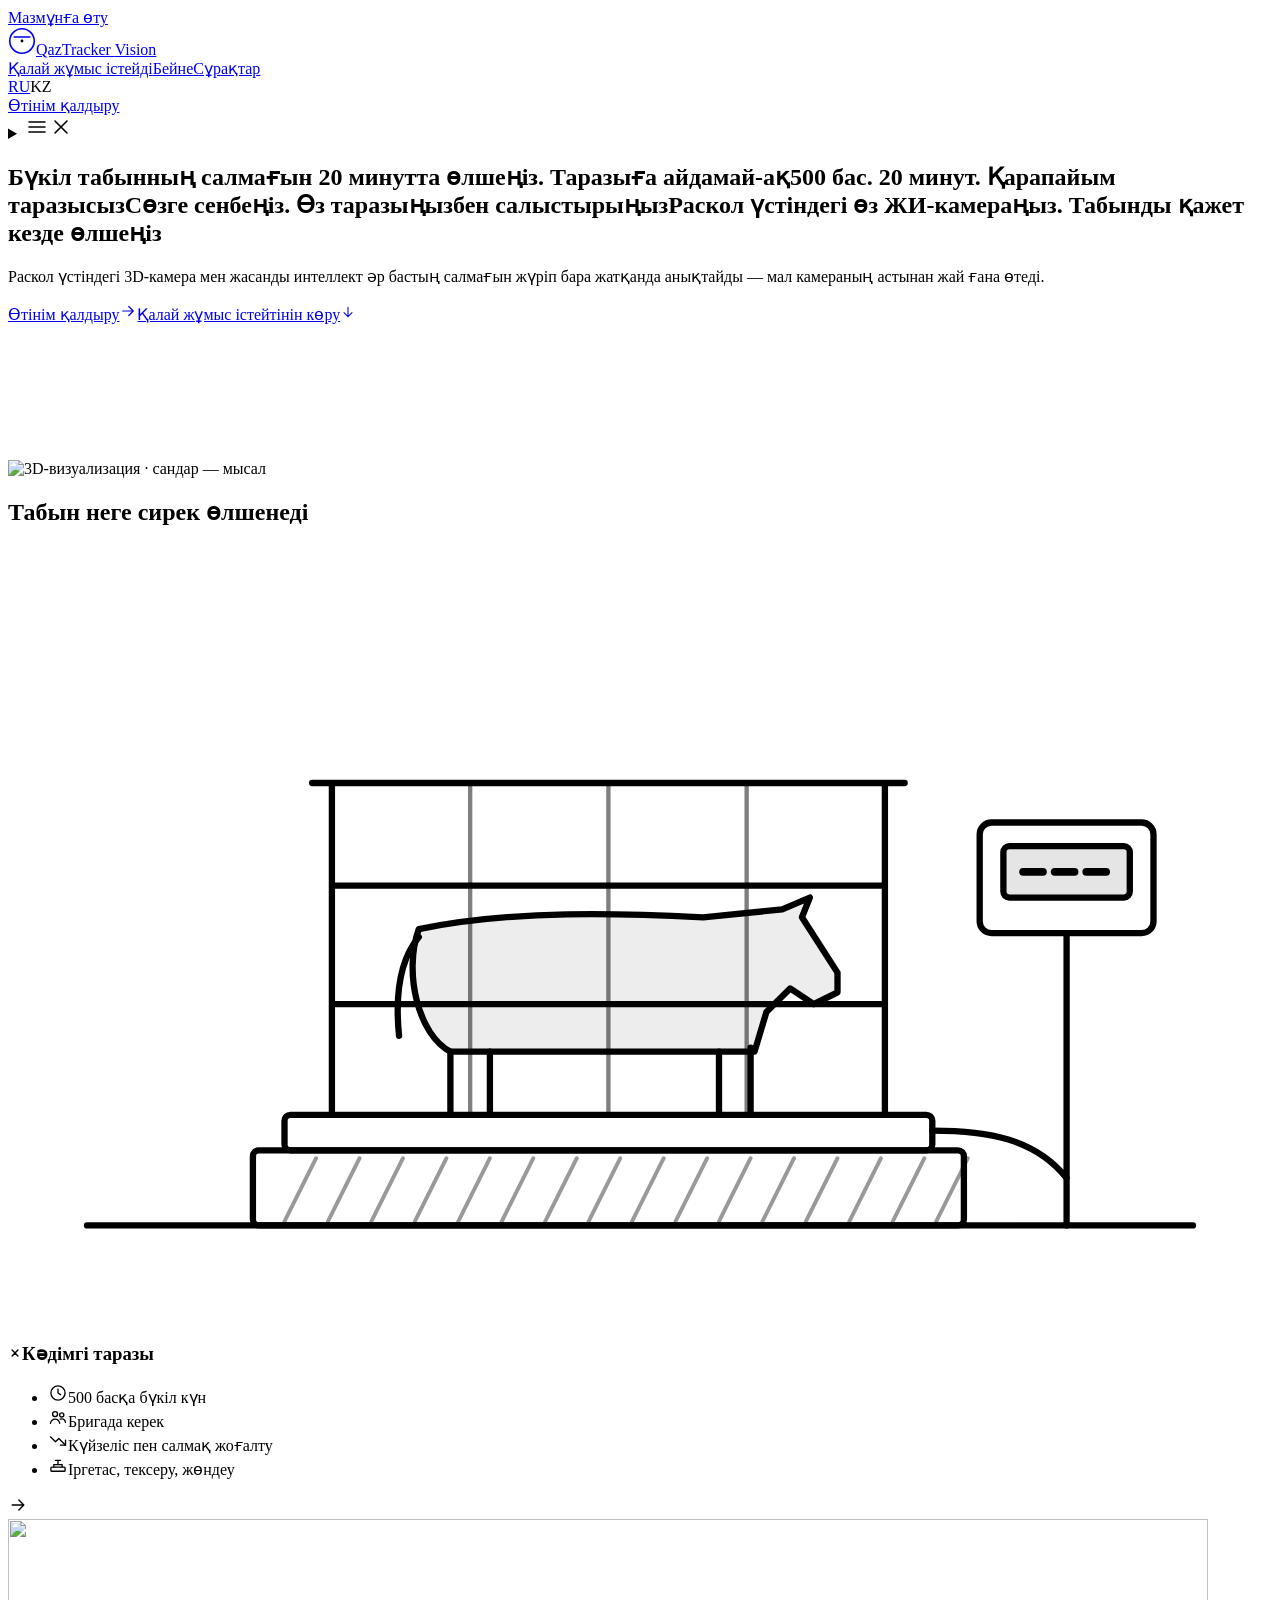
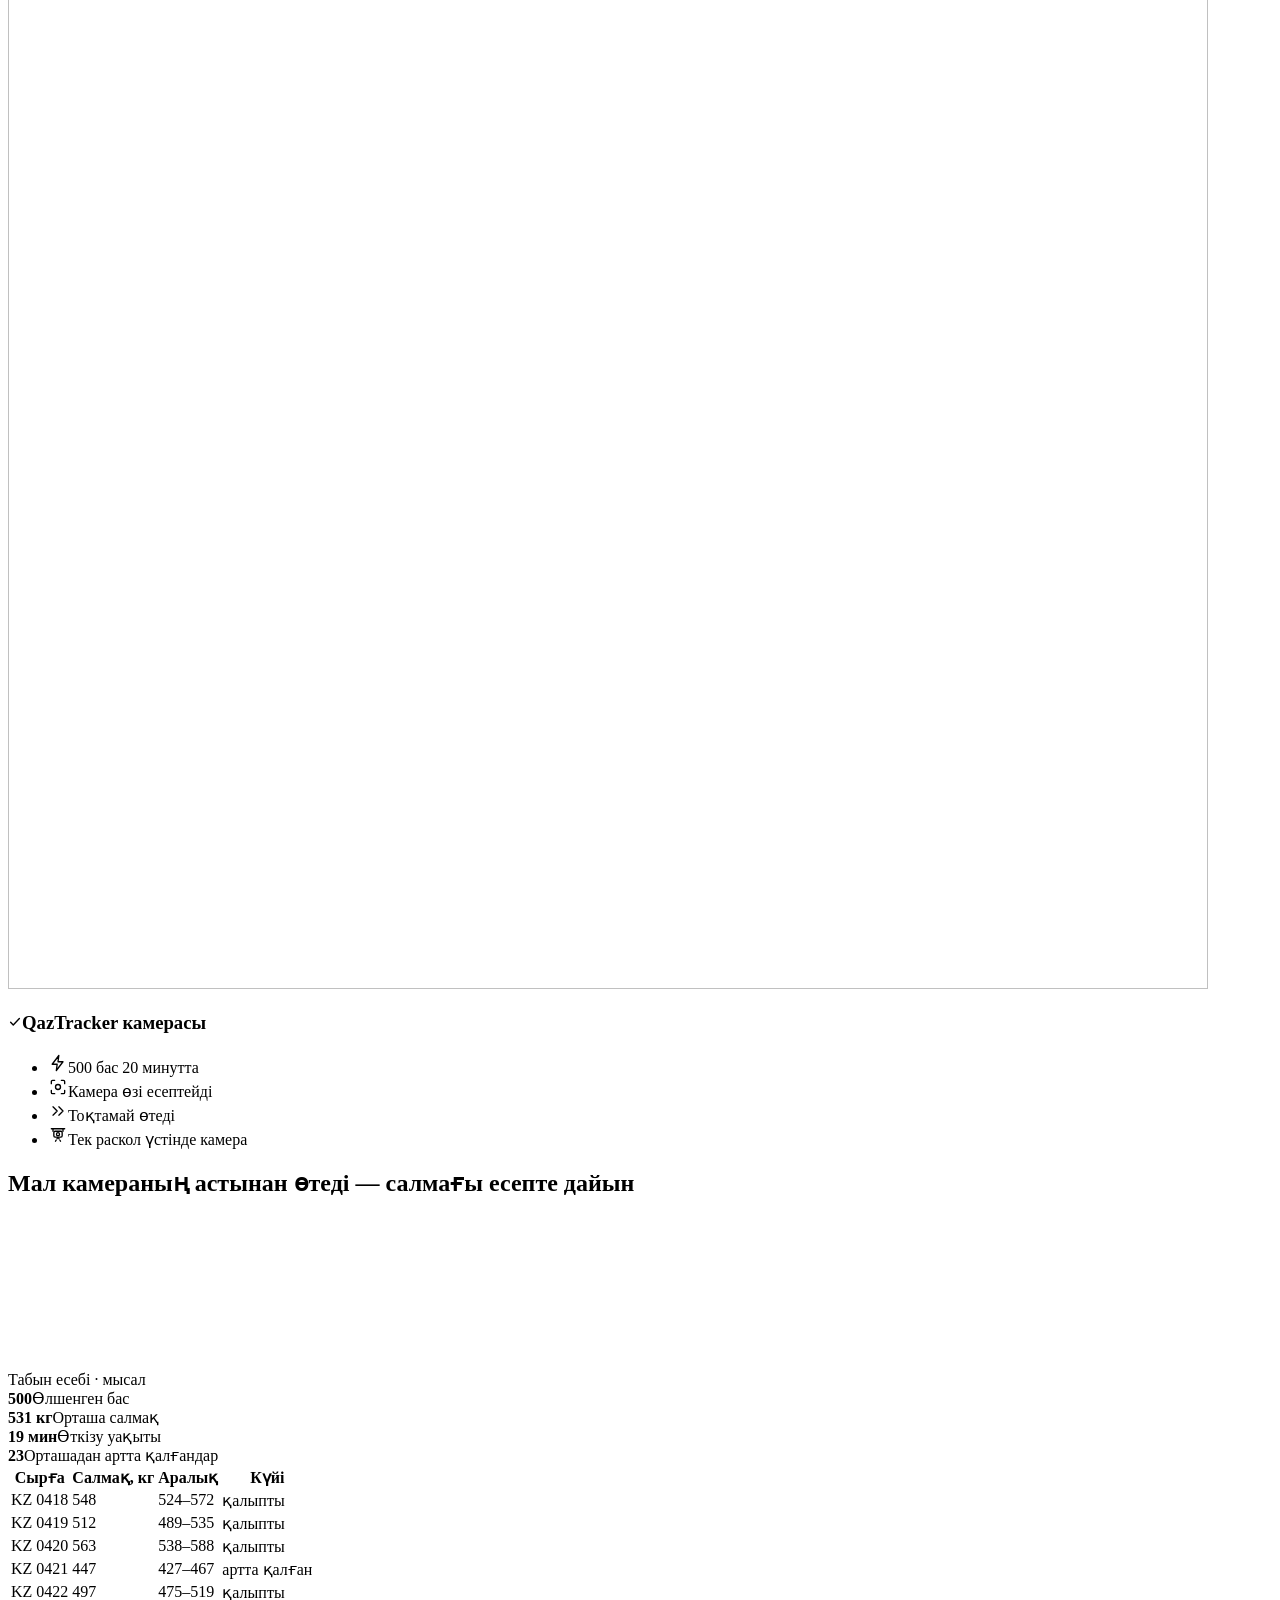
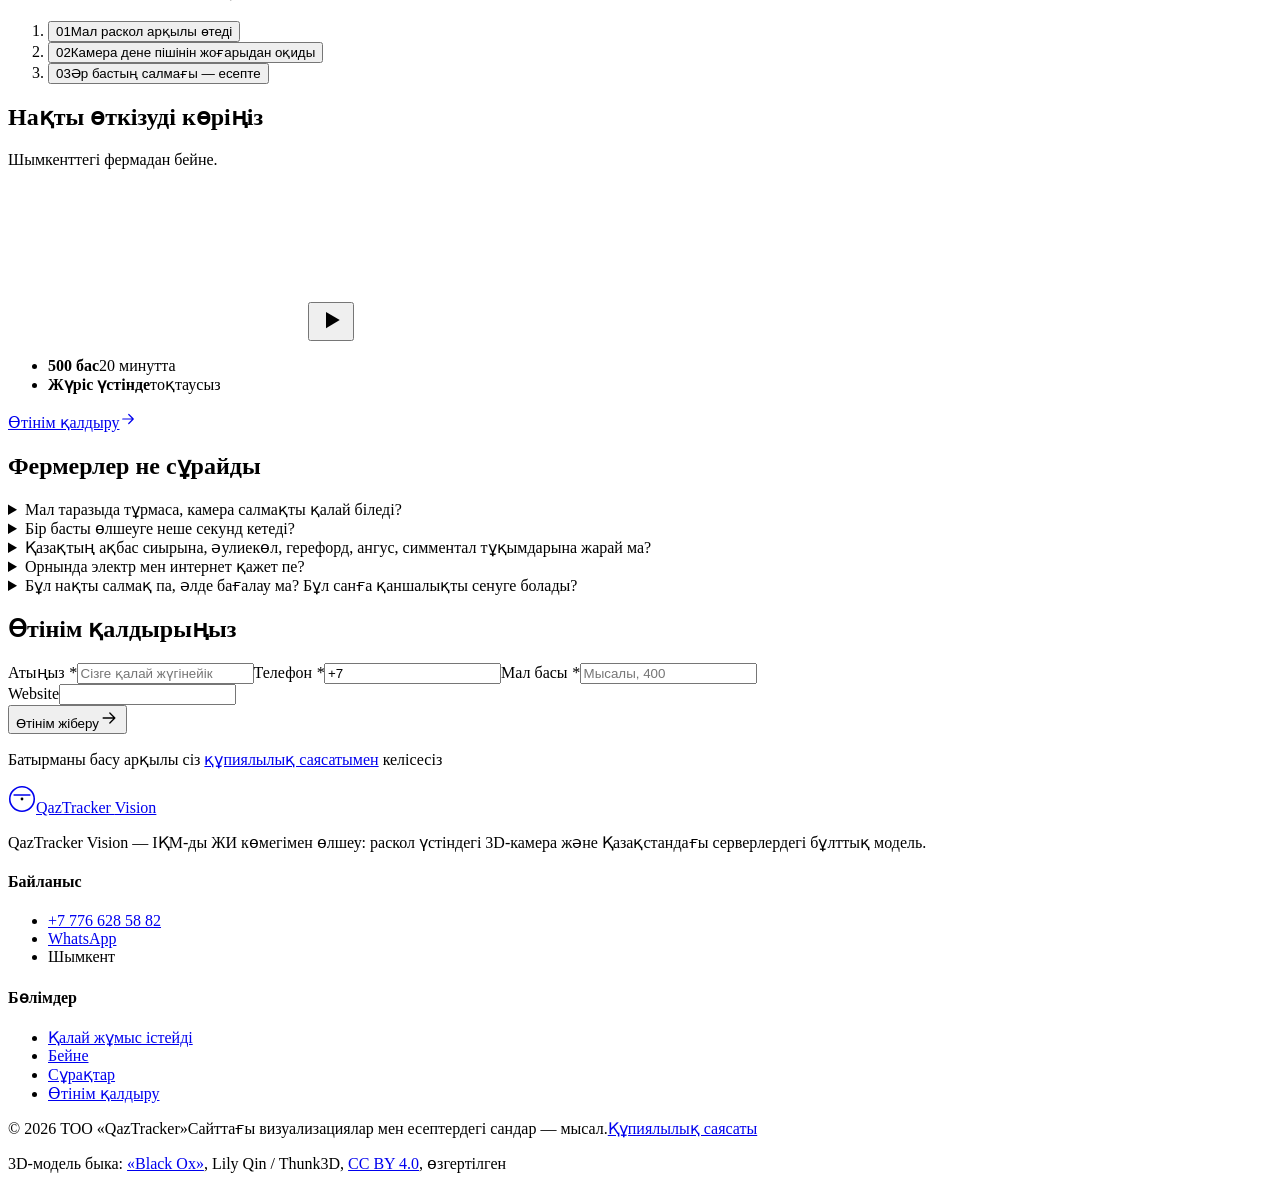
==== commit 48f31982: "Лендинг: блок «Обычные весы vs Камера», форма заявки, новые пункты весов - Карточка сравнения «Обычн" ====
--- a/kz/index.html
+++ b/kz/index.html
@@ -1,4 +1,4 @@
-<!DOCTYPE html><html lang="kk" class="b31vhq_variable jDEytq_variable"><head><meta charSet="utf-8"/><meta name="viewport" content="width=device-width, initial-scale=1"/><link rel="preload" href="/qaztracker-vision-landing-v2/_next/static/media/07935285219a259d-s.p.1qq4vpdcun5oj.woff2" as="font" crossorigin="" type="font/woff2"/><link rel="preload" href="/qaztracker-vision-landing-v2/_next/static/media/605ce01b664af129-s.p.0wgildi0cnwt9.woff2" as="font" crossorigin="" type="font/woff2"/><link rel="stylesheet" href="/qaztracker-vision-landing-v2/_next/static/chunks/1qcuo3bt3hkni.css" data-precedence="next"/><link rel="stylesheet" href="/qaztracker-vision-landing-v2/_next/static/chunks/07tnbfkoouzlc.css" data-precedence="next"/><link rel="preload" as="script" fetchPriority="low" href="/qaztracker-vision-landing-v2/_next/static/chunks/1yg4x5e3obwvr.js"/><script src="/qaztracker-vision-landing-v2/_next/static/chunks/242x7dx0zu3hf.js" async=""></script><script src="/qaztracker-vision-landing-v2/_next/static/chunks/0f8uddcniwing.js" async=""></script><script src="/qaztracker-vision-landing-v2/_next/static/chunks/3y2aqkhbivh22.js" async=""></script><script src="/qaztracker-vision-landing-v2/_next/static/chunks/turbopack-2w-dzhgaosq-o.js" async=""></script><script src="/qaztracker-vision-landing-v2/_next/static/chunks/0a-rekt06v0sv.js" async=""></script><script src="/qaztracker-vision-landing-v2/_next/static/chunks/0kejfmcp5vo1b.js" async=""></script><script src="/qaztracker-vision-landing-v2/_next/static/chunks/3097mb2svdhl-.js" async=""></script><meta name="theme-color" content="#1a1713"/><meta name="next-size-adjust" content=""/><title>QazTracker Vision — ІҚМ-ды таразысыз өлшеу: 3D-камера және ЖИ</title><meta name="description" content="Бүкіл табынның салмағын 20 минутта, таразыға айдамай өлшеңіз: раскол үстіндегі 3D-камера мен ЖИ әр бастың салмағын жүріп бара жатқанда анықтайды. Фермаңыздағы өз камераңыз."/><meta name="robots" content="noindex, nofollow"/><link rel="canonical" href="https://daulet-rama.github.io/qaztracker-vision-landing-v2/kz"/><link rel="alternate" hrefLang="ru" href="https://daulet-rama.github.io/qaztracker-vision-landing-v2/"/><link rel="alternate" hrefLang="kk" href="https://daulet-rama.github.io/qaztracker-vision-landing-v2/kz"/><link rel="alternate" hrefLang="x-default" href="https://daulet-rama.github.io/qaztracker-vision-landing-v2/"/><meta name="format-detection" content="telephone=no"/><meta property="og:title" content="QazTracker Vision — ІҚМ-ды таразысыз өлшеу: 3D-камера және ЖИ"/><meta property="og:description" content="Бүкіл табынның салмағын 20 минутта, таразыға айдамай өлшеңіз: раскол үстіндегі 3D-камера мен ЖИ әр бастың салмағын жүріп бара жатқанда анықтайды. Фермаңыздағы өз камераңыз."/><meta property="og:url" content="https://daulet-rama.github.io/qaztracker-vision-landing-v2/kz"/><meta property="og:site_name" content="QazTracker Vision"/><meta property="og:locale" content="kk_KZ"/><meta property="og:image" content="https://daulet-rama.github.io/qaztracker-vision-landing-v2/img/og-kz.jpg"/><meta property="og:type" content="website"/><meta name="twitter:card" content="summary_large_image"/><meta name="twitter:title" content="QazTracker Vision — ІҚМ-ды таразысыз өлшеу: 3D-камера және ЖИ"/><meta name="twitter:description" content="Бүкіл табынның салмағын 20 минутта, таразыға айдамай өлшеңіз: раскол үстіндегі 3D-камера мен ЖИ әр бастың салмағын жүріп бара жатқанда анықтайды. Фермаңыздағы өз камераңыз."/><meta name="twitter:image" content="https://daulet-rama.github.io/qaztracker-vision-landing-v2/img/og-kz.jpg"/><link rel="icon" href="/qaztracker-vision-landing-v2/favicon.svg"/><script>(function(){
+<!DOCTYPE html><html lang="kk" class="b31vhq_variable jDEytq_variable"><head><meta charSet="utf-8"/><meta name="viewport" content="width=device-width, initial-scale=1"/><link rel="preload" href="/qaztracker-vision-landing-v2/_next/static/media/07935285219a259d-s.p.1qq4vpdcun5oj.woff2" as="font" crossorigin="" type="font/woff2"/><link rel="preload" href="/qaztracker-vision-landing-v2/_next/static/media/605ce01b664af129-s.p.0wgildi0cnwt9.woff2" as="font" crossorigin="" type="font/woff2"/><link rel="stylesheet" href="/qaztracker-vision-landing-v2/_next/static/chunks/1qcuo3bt3hkni.css" data-precedence="next"/><link rel="stylesheet" href="/qaztracker-vision-landing-v2/_next/static/chunks/07tnbfkoouzlc.css" data-precedence="next"/><link rel="stylesheet" href="/qaztracker-vision-landing-v2/custom.css?v=20261117"/><link rel="preload" as="script" fetchPriority="low" href="/qaztracker-vision-landing-v2/_next/static/chunks/1yg4x5e3obwvr.js"/><script src="/qaztracker-vision-landing-v2/_next/static/chunks/242x7dx0zu3hf.js" async=""></script><script src="/qaztracker-vision-landing-v2/_next/static/chunks/0f8uddcniwing.js" async=""></script><script src="/qaztracker-vision-landing-v2/_next/static/chunks/3y2aqkhbivh22.js" async=""></script><script src="/qaztracker-vision-landing-v2/_next/static/chunks/turbopack-2w-dzhgaosq-o.js" async=""></script><script src="/qaztracker-vision-landing-v2/_next/static/chunks/0a-rekt06v0sv.js" async=""></script><script src="/qaztracker-vision-landing-v2/_next/static/chunks/0kejfmcp5vo1b.js" async=""></script><script src="/qaztracker-vision-landing-v2/_next/static/chunks/3097mb2svdhl-.js" async=""></script><meta name="theme-color" content="#1a1713"/><meta name="next-size-adjust" content=""/><title>QazTracker Vision — ІҚМ-ды таразысыз өлшеу: 3D-камера және ЖИ</title><meta name="description" content="Бүкіл табынның салмағын 20 минутта, таразыға айдамай өлшеңіз: раскол үстіндегі 3D-камера мен ЖИ әр бастың салмағын жүріп бара жатқанда анықтайды. Фермаңыздағы өз камераңыз."/><meta name="robots" content="noindex, nofollow"/><link rel="canonical" href="https://daulet-rama.github.io/qaztracker-vision-landing-v2/kz"/><link rel="alternate" hrefLang="ru" href="https://daulet-rama.github.io/qaztracker-vision-landing-v2/"/><link rel="alternate" hrefLang="kk" href="https://daulet-rama.github.io/qaztracker-vision-landing-v2/kz"/><link rel="alternate" hrefLang="x-default" href="https://daulet-rama.github.io/qaztracker-vision-landing-v2/"/><meta name="format-detection" content="telephone=no"/><meta property="og:title" content="QazTracker Vision — ІҚМ-ды таразысыз өлшеу: 3D-камера және ЖИ"/><meta property="og:description" content="Бүкіл табынның салмағын 20 минутта, таразыға айдамай өлшеңіз: раскол үстіндегі 3D-камера мен ЖИ әр бастың салмағын жүріп бара жатқанда анықтайды. Фермаңыздағы өз камераңыз."/><meta property="og:url" content="https://daulet-rama.github.io/qaztracker-vision-landing-v2/kz"/><meta property="og:site_name" content="QazTracker Vision"/><meta property="og:locale" content="kk_KZ"/><meta property="og:image" content="https://daulet-rama.github.io/qaztracker-vision-landing-v2/img/og-kz.jpg"/><meta property="og:type" content="website"/><meta name="twitter:card" content="summary_large_image"/><meta name="twitter:title" content="QazTracker Vision — ІҚМ-ды таразысыз өлшеу: 3D-камера және ЖИ"/><meta name="twitter:description" content="Бүкіл табынның салмағын 20 минутта, таразыға айдамай өлшеңіз: раскол үстіндегі 3D-камера мен ЖИ әр бастың салмағын жүріп бара жатқанда анықтайды. Фермаңыздағы өз камераңыз."/><meta name="twitter:image" content="https://daulet-rama.github.io/qaztracker-vision-landing-v2/img/og-kz.jpg"/><link rel="icon" href="/qaztracker-vision-landing-v2/favicon.svg"/><script>(function(){
 var d=document.documentElement;d.classList.add('js');
 window.addEventListener('error',function(){d.classList.remove('js')},true);
 setTimeout(function(){if(!window.__qtReady)d.classList.remove('js')},10000);
@@ -27,4 +27,4 @@
 ym(Number(C.ym),'init',{clickmap:true,trackLinks:true,accurateTrackBounce:true,params:{hero_variant:h}})}
 if(C.px){!function(f){if(f.fbq)return;var n=f.fbq=function(){n.callMethod?n.callMethod.apply(n,arguments):n.queue.push(arguments)};
 if(!f._fbq)f._fbq=n;n.push=n;n.loaded=!0;n.version='2.0';n.queue=[]}(window);fbq('init',C.px);fbq('track','PageView')}
-})();</script><style>html[data-h]:not([data-h="default"]) .hv[data-hv="default"]{display:none}html[data-h="o-speed"] .hv[data-hv="o-speed"]{display:inline}html[data-h="o-accuracy"] .hv[data-hv="o-accuracy"]{display:inline}html[data-h="o-camera"] .hv[data-hv="o-camera"]{display:inline}</style><script src="/qaztracker-vision-landing-v2/_next/static/chunks/0cz1d0mv5g_q7.js" noModule=""></script></head><body><div hidden=""><!--$--><!--/$--></div><script type="application/ld+json">{"@context":"https://schema.org","@type":"Organization","name":"ТОО «QazTracker»","brand":"QazTracker Vision","url":"https://daulet-rama.github.io/qaztracker-vision-landing-v2/kz","telephone":"+77766285882","address":{"@type":"PostalAddress","addressLocality":"Шымкент","addressCountry":"KZ"}}</script><a class="skip-link" href="#main">Мазмұнға өту</a><header class="header"><div class="wrap header__bar"><a class="brand" href="/qaztracker-vision-landing-v2/kz" aria-label="QazTracker Vision"><svg width="28" height="28" viewBox="0 0 32 32" aria-hidden="true" focusable="false"><circle cx="16" cy="16" r="14" fill="none" stroke="currentColor" stroke-width="1.8"></circle><path d="M7 11.5h18" stroke="currentColor" stroke-width="1.8" stroke-linecap="round"></path><path d="M16 11.5v4" stroke="var(--gold)" stroke-width="1.8" stroke-linecap="round"></path><path d="M11 24.5l5-8 5 8" fill="none" stroke="var(--gold)" stroke-width="1.4" stroke-dasharray="1.6 2.2" stroke-linecap="round"></path><circle cx="16" cy="16" r="1.6" fill="var(--gold)"></circle></svg><span class="brand__name">QazTracker <span class="brand__sub">Vision</span></span></a><nav class="nav" aria-label="Разделы"><a href="#how">Қалай жұмыс істейді</a><a href="#proof">Дәлел</a><a href="#formats">Камера</a><a href="#faq">Сұрақтар</a></nav><div class="header__actions"><div class="lang" role="group" aria-label="Язык / Тіл"><a href="/qaztracker-vision-landing-v2/" hrefLang="ru" lang="ru" data-lang="ru" data-track="lang_switch" data-to="ru">RU</a><span aria-current="true">KZ</span></div><a class="header__login" href="#" data-track="cta_click" data-cta="header_login">Кіру</a><a class="btn btn--sm header__cta" href="#lead" data-track="cta_click" data-cta="header_lead">Өтінім қалдыру</a><details class="mnav"><summary aria-label="Мәзір"><svg width="24" height="24" viewBox="0 0 24 24" fill="none" stroke="currentColor" stroke-width="1.6" stroke-linecap="round" stroke-linejoin="round" aria-hidden="true" focusable="false" class="i-menu"><path d="M4 7h16M4 12h16M4 17h16"></path></svg><svg width="24" height="24" viewBox="0 0 24 24" fill="none" stroke="currentColor" stroke-width="1.6" stroke-linecap="round" stroke-linejoin="round" aria-hidden="true" focusable="false" class="i-close"><path d="M6 6l12 12M18 6L6 18"></path></svg></summary><div class="mnav__panel"><nav aria-label="Разделы"><a href="#how">Қалай жұмыс істейді<svg width="18" height="18" viewBox="0 0 24 24" fill="none" stroke="currentColor" stroke-width="1.6" stroke-linecap="round" stroke-linejoin="round" aria-hidden="true" focusable="false"><path d="M5 12h14M13 6l6 6-6 6"></path></svg></a><a href="#proof">Дәлел<svg width="18" height="18" viewBox="0 0 24 24" fill="none" stroke="currentColor" stroke-width="1.6" stroke-linecap="round" stroke-linejoin="round" aria-hidden="true" focusable="false"><path d="M5 12h14M13 6l6 6-6 6"></path></svg></a><a href="#formats">Камера<svg width="18" height="18" viewBox="0 0 24 24" fill="none" stroke="currentColor" stroke-width="1.6" stroke-linecap="round" stroke-linejoin="round" aria-hidden="true" focusable="false"><path d="M5 12h14M13 6l6 6-6 6"></path></svg></a><a href="#faq">Сұрақтар<svg width="18" height="18" viewBox="0 0 24 24" fill="none" stroke="currentColor" stroke-width="1.6" stroke-linecap="round" stroke-linejoin="round" aria-hidden="true" focusable="false"><path d="M5 12h14M13 6l6 6-6 6"></path></svg></a></nav><a class="btn btn--block" href="#lead" data-track="cta_click" data-cta="menu_lead">Өтінім қалдыру<svg width="18" height="18" viewBox="0 0 24 24" fill="none" stroke="currentColor" stroke-width="1.6" stroke-linecap="round" stroke-linejoin="round" aria-hidden="true" focusable="false" class="arrow"><path d="M5 12h14M13 6l6 6-6 6"></path></svg></a><div class="mnav__meta"><a href="tel:+77766285882" data-track="phone_click" data-placement="menu">+7 776 628 58 82</a><a href="#" data-track="cta_click" data-cta="menu_login">Кіру</a></div></div></details></div></div></header><main id="main"><section class="hero" id="top" aria-labelledby="hero-title"><div class="wrap"><div class="hero__grid"><p class="kicker">QazTracker Vision · ІҚМ-ды ЖИ көмегімен өлшеу</p><h1 class="hero__title hero__title--long" id="hero-title"><span class="hv" data-hv="default">Бүкіл табынның салмағын 20 минутта өлшеңіз. Таразыға айдамай-ақ</span><span class="hv" data-hv="o-speed">500 бас. 20 минут. Қарапайым таразысыз</span><span class="hv" data-hv="o-accuracy">Сөзге сенбеңіз. Өз таразыңызбен салыстырыңыз</span><span class="hv" data-hv="o-camera">Раскол үстіндегі өз ЖИ-камераңыз. Табынды қажет кезде өлшеңіз</span></h1><p class="hero__sub">Раскол үстіндегі 3D-камера мен жасанды интеллект әр бастың салмағын жүріп бара жатқанда анықтайды — мал камераның астынан жай ғана өтеді.</p><div class="hero__ctas"><a class="btn" href="#lead" data-track="cta_click" data-cta="hero_lead">Өтінім қалдыру<svg width="18" height="18" viewBox="0 0 24 24" fill="none" stroke="currentColor" stroke-width="1.6" stroke-linecap="round" stroke-linejoin="round" aria-hidden="true" focusable="false" class="arrow"><path d="M5 12h14M13 6l6 6-6 6"></path></svg></a><a class="link-arrow" href="#how" data-track="cta_click" data-cta="hero_how">Қалай жұмыс істейтінін көру<svg width="16" height="16" viewBox="0 0 24 24" fill="none" stroke="currentColor" stroke-width="1.6" stroke-linecap="round" stroke-linejoin="round" aria-hidden="true" focusable="false"><path d="M12 5v14M6 13l6 6 6-6"></path></svg></a></div></div><div class="hero__visual"><div class="visual"><picture><source media="(min-width: 1024px)" srcSet="/qaztracker-vision-landing-v2/img/scene/hero-poster-wide.avif" type="image/avif"/><source media="(min-width: 1024px)" srcSet="/qaztracker-vision-landing-v2/img/scene/hero-poster-wide.webp" type="image/webp"/><source srcSet="/qaztracker-vision-landing-v2/img/scene/hero-poster-portrait.avif" type="image/avif"/><img class="visual__poster" src="/qaztracker-vision-landing-v2/img/scene/hero-poster-portrait.webp" alt="3D-визуализация · сандар — мысал" decoding="async" loading="eager" fetchPriority="high"/></picture><video class="visual__video" muted="" loop="" playsInline="" preload="none" aria-hidden="true" style="opacity:0"></video><div class="visual__stage"></div></div><p class="hero__caption">3D-визуализация · сандар — мысал</p></div></div><div class="wrap hero__stats"><ul class="stats"><li class="stat"><span class="stat__value">500 бас</span><span class="stat__caption">20 минутта</span></li><li class="stat" data-review=""><span class="stat__value">1–2 кг</span><span class="stat__caption">бақылау таразысымен айырмашылық</span></li><li class="stat"><span class="stat__value">Жүріс үстінде</span><span class="stat__caption">мал тоқтамайды және бекітілмейді</span></li></ul></div></section><section class="section section--paper" id="pains" aria-labelledby="pains-title"><div class="wrap"><div class="section-head" data-reveal="true"><p class="kicker">01 · Қарапайым таразы → QazTracker</p><h2 class="h2" id="pains-title">Табын неге сирек өлшенеді — және мұны қалай өзгертуге болады<!-- --> </h2><p class="lead">Әр жол — қарапайым таразымен өлшеу күнгі мәселе және оны раскол үстіндегі камера қалай шешетіні.</p></div><div class="pains__labels" aria-hidden="true"><span></span><span>Қарапайым таразы</span><span></span><span>QazTracker Vision</span></div><ul class="pains__list"><li class="pain" data-reveal="true" style="--d:0ms"><span class="pain__icon"><svg width="24" height="24" viewBox="0 0 24 24" fill="none" stroke="currentColor" stroke-width="1.6" stroke-linecap="round" stroke-linejoin="round" aria-hidden="true" focusable="false"><circle cx="12" cy="12" r="8.5"></circle><path d="M12 7.5V12l3 2"></path></svg></span><p class="pain__before" data-label="Қарапайым таразы">Әр басты платформаға айдап, тоқтату керек — 500 басқа бүкіл күн кетеді</p><span class="pain__arrow" aria-hidden="true"><svg width="20" height="20" viewBox="0 0 24 24" fill="none" stroke="currentColor" stroke-width="1.6" stroke-linecap="round" stroke-linejoin="round" aria-hidden="true" focusable="false"><path d="M5 12h14M13 6l6 6-6 6"></path></svg></span><p class="pain__after" data-label="QazTracker Vision">500 бас 20 минутта: табын раскол арқылы ағынмен өтеді</p></li><li class="pain" data-reveal="true" style="--d:40ms"><span class="pain__icon"><svg width="24" height="24" viewBox="0 0 24 24" fill="none" stroke="currentColor" stroke-width="1.6" stroke-linecap="round" stroke-linejoin="round" aria-hidden="true" focusable="false"><circle cx="8.5" cy="8.5" r="3"></circle><circle cx="16.5" cy="9.5" r="2.5"></circle><path d="M3 19.5c.6-3.2 2.8-5 5.5-5s4.9 1.8 5.5 5M14.5 14.6c.6-.2 1.3-.3 2-.3 2.3 0 4 1.5 4.5 4.2"></path></svg></span><p class="pain__before" data-label="Қарапайым таразы">Бригада керек: айдау, ұстау, жазу — ауыр әрі жарақат қаупі бар</p><span class="pain__arrow" aria-hidden="true"><svg width="20" height="20" viewBox="0 0 24 24" fill="none" stroke="currentColor" stroke-width="1.6" stroke-linecap="round" stroke-linejoin="round" aria-hidden="true" focusable="false"><path d="M5 12h14M13 6l6 6-6 6"></path></svg></span><p class="pain__after" data-label="QazTracker Vision">Камера салмақты өзі анықтайды, қолмен ештеңе жазудың қажеті жоқ</p></li><li class="pain" data-reveal="true" style="--d:80ms"><span class="pain__icon"><svg width="24" height="24" viewBox="0 0 24 24" fill="none" stroke="currentColor" stroke-width="1.6" stroke-linecap="round" stroke-linejoin="round" aria-hidden="true" focusable="false"><path d="M3 12h4l2-5 4 10 2-5h6"></path></svg></span><p class="pain__before" data-label="Қарапайым таразы">Мал айдау мен тоқтау кезінде қобалжып, салмақ жоғалтады</p><span class="pain__arrow" aria-hidden="true"><svg width="20" height="20" viewBox="0 0 24 24" fill="none" stroke="currentColor" stroke-width="1.6" stroke-linecap="round" stroke-linejoin="round" aria-hidden="true" focusable="false"><path d="M5 12h14M13 6l6 6-6 6"></path></svg></span><p class="pain__after" data-label="QazTracker Vision">Мал камераның астынан тоқтамай өтеді</p></li><li class="pain" data-reveal="true" style="--d:120ms"><span class="pain__icon"><svg width="24" height="24" viewBox="0 0 24 24" fill="none" stroke="currentColor" stroke-width="1.6" stroke-linecap="round" stroke-linejoin="round" aria-hidden="true" focusable="false"><rect x="3.5" y="14.5" width="17" height="5" rx="1"></rect><path d="M7 14.5v-3h10v3M12 11.5V6.5M9 6.5h6"></path></svg></span><p class="pain__before" data-label="Қарапайым таразы">Таразы қымбат: іргетас, платформа, тексеру, лай мен аяздан бұзылған датчиктерді жөндеу</p><span class="pain__arrow" aria-hidden="true"><svg width="20" height="20" viewBox="0 0 24 24" fill="none" stroke="currentColor" stroke-width="1.6" stroke-linecap="round" stroke-linejoin="round" aria-hidden="true" focusable="false"><path d="M5 12h14M13 6l6 6-6 6"></path></svg></span><p class="pain__after" data-label="QazTracker Vision">Раскол үстіндегі камера — платформасыз және іргетассыз</p></li><li class="pain" data-reveal="true" style="--d:160ms"><span class="pain__icon"><svg width="24" height="24" viewBox="0 0 24 24" fill="none" stroke="currentColor" stroke-width="1.6" stroke-linecap="round" stroke-linejoin="round" aria-hidden="true" focusable="false"><rect x="3.5" y="5" width="17" height="15" rx="2"></rect><path d="M3.5 9.5h17M8 3v4M16 3v4M8 13.5h2M14 13.5h2M8 16.5h2"></path></svg></span><p class="pain__before" data-label="Қарапайым таразы">Сондықтан табын бордақылау кезінде 1–2 рет қана өлшенеді, артта қалғандар көрінбейді</p><span class="pain__arrow" aria-hidden="true"><svg width="20" height="20" viewBox="0 0 24 24" fill="none" stroke="currentColor" stroke-width="1.6" stroke-linecap="round" stroke-linejoin="round" aria-hidden="true" focusable="false"><path d="M5 12h14M13 6l6 6-6 6"></path></svg></span><p class="pain__after" data-label="QazTracker Vision">Тіпті әр апта сайын өлшеп, артта қалғандарды бірден көресіз</p></li><li class="pain" data-reveal="true" style="--d:200ms"><span class="pain__icon"><svg width="24" height="24" viewBox="0 0 24 24" fill="none" stroke="currentColor" stroke-width="1.6" stroke-linecap="round" stroke-linejoin="round" aria-hidden="true" focusable="false"><path d="M6 3.5h11.5a1 1 0 011 1v15a1 1 0 01-1 1H6z"></path><path d="M6 3.5v17M4 7.5h4M4 12h4M4 16.5h4M10.5 8h5M10.5 11.5h5"></path></svg></span><p class="pain__before" data-label="Қарапайым таразы">Салмақты дәптерге жазады — қателер мен жоғалған жазбалар</p><span class="pain__arrow" aria-hidden="true"><svg width="20" height="20" viewBox="0 0 24 24" fill="none" stroke="currentColor" stroke-width="1.6" stroke-linecap="round" stroke-linejoin="round" aria-hidden="true" focusable="false"><path d="M5 12h14M13 6l6 6-6 6"></path></svg></span><p class="pain__after" data-label="QazTracker Vision">Салмақ бірден бағдарламада: табын есебі және әр бастың тарихы</p></li><li class="pain" data-reveal="true" style="--d:240ms"><span class="pain__icon"><svg width="24" height="24" viewBox="0 0 24 24" fill="none" stroke="currentColor" stroke-width="1.6" stroke-linecap="round" stroke-linejoin="round" aria-hidden="true" focusable="false"><path d="M3.5 12.2V4.5a1 1 0 011-1h7.7l8.3 8.3a1 1 0 010 1.4l-7.3 7.3a1 1 0 01-1.4 0z"></path><circle cx="8" cy="8" r="1.4"></circle></svg></span><p class="pain__before" data-label="Қарапайым таразы">Топтаманы «көзбен» сатып, саудада ақша жоғалтады</p><span class="pain__arrow" aria-hidden="true"><svg width="20" height="20" viewBox="0 0 24 24" fill="none" stroke="currentColor" stroke-width="1.6" stroke-linecap="round" stroke-linejoin="round" aria-hidden="true" focusable="false"><path d="M5 12h14M13 6l6 6-6 6"></path></svg></span><p class="pain__after" data-label="QazTracker Vision">Сатар алдында топтаманың орташа салмағын білесіз</p></li></ul></div></section><section class="section section--stage how" id="how" aria-labelledby="how-title"><div class="wrap"><div class="section-head" data-reveal="true"><p class="kicker">02 · Қалай жұмыс істейді</p><h2 class="h2" id="how-title">Мал камераның астынан өтеді — салмағы есепте дайын<!-- --> </h2><p class="lead">Таразысыз және тоқтаусыз үш қадам. Камера — раскол үстіндегі аркада, есептеу — бұлтта, Қазақстандағы серверлерде.</p></div><div class="how__layout"><div class="how__stage" data-reveal="true"><div class="visual"><picture><source media="(min-width: 1024px)" srcSet="/qaztracker-vision-landing-v2/img/scene/full-poster.avif" type="image/avif"/><source media="(min-width: 1024px)" srcSet="/qaztracker-vision-landing-v2/img/scene/full-poster.webp" type="image/webp"/><source srcSet="/qaztracker-vision-landing-v2/img/scene/full-poster.avif" type="image/avif"/><img class="visual__poster" src="/qaztracker-vision-landing-v2/img/scene/full-poster.webp" alt="3D-визуализация · барлық сандар — мысал" decoding="async" loading="lazy" fetchPriority="auto"/></picture><video class="visual__video" muted="" loop="" playsInline="" preload="none" aria-hidden="true" style="opacity:0"></video><div class="visual__stage"></div></div><div class="report" aria-hidden="true"><div class="report__title"><span>Табын есебі · мысал</span></div><div class="report__stats"><div class="report__stat"><b>500</b><span>Өлшенген бас</span></div><div class="report__stat"><b>531 кг</b><span>Орташа салмақ</span></div><div class="report__stat"><b>19 мин</b><span>Өткізу уақыты</span></div><div class="report__stat"><b>23</b><span>Орташадан артта қалғандар</span></div></div><table><thead><tr><th>Сырға</th><th>Салмақ, кг</th><th>Аралық</th><th>Күйі</th></tr></thead><tbody><tr><td>KZ 0418</td><td>548</td><td>524–572</td><td>қалыпты</td></tr><tr><td>KZ 0419</td><td>512</td><td>489–535</td><td>қалыпты</td></tr><tr><td>KZ 0420</td><td>563</td><td>538–588</td><td>қалыпты</td></tr><tr><td>KZ 0421</td><td>447</td><td>427–467</td><td class="lag">артта қалған</td></tr><tr><td>KZ 0422</td><td>497</td><td>475–519</td><td>қалыпты</td></tr></tbody></table></div><p class="how__caption">3D-визуализация · барлық сандар — мысал</p></div><ol class="steps"><li data-reveal="true" style="--d:0ms"><button type="button" class="step is-active" aria-pressed="true"><span class="step__bar"></span><span class="step__num">0<!-- -->1</span><span class="step__title">Мал раскол арқылы өтеді</span><span class="step__text">Табынды әдеттегідей бір-бірлеп өткізесіз. Платформаға айдаудың, тоқтатудың және бекітудің қажеті жоқ.</span></button></li><li data-reveal="true" style="--d:80ms"><button type="button" class="step" aria-pressed="false"><span class="step__bar"></span><span class="step__num">0<!-- -->2</span><span class="step__title">Камера дене пішінін жоғарыдан оқиды</span><span class="step__text">Аркадағы 3D-камера арқа мен бүйірді түсіреді: нүктелер бұлты, дене контуры мен өлшемдері. Әр бас жеке есептеледі.</span></button></li><li data-reveal="true" style="--d:160ms"><button type="button" class="step" aria-pressed="false"><span class="step__bar"></span><span class="step__num">0<!-- -->3</span><span class="step__title">Әр бастың салмағы — есепте</span><span class="step__text">Модель тірі салмақты бағалап, аралығын көрсетеді. Табын есебінде — орташа салмақ, артта қалғандар және әр бастың тарихы.</span></button></li></ol></div></div></section><section class="section section--sunk" id="proof" aria-labelledby="proof-title"><div class="wrap"><div class="section-head" data-reveal="true"><p class="kicker">03 · Дәлел</p><h2 class="h2" id="proof-title">Сөзге сенбеңіз — өткізуді және таразымен салыстыруды көріңіз<!-- --> </h2><p class="lead">Шымкенттегі фермадан нақты бейне: табын камера астындағы раскол арқылы өтеді, әр бастың салмағы платформада бірден көрінеді. Кейін сол бастарды бақылау таразысында өлшеп, әр сырға бойынша салыстырамыз.</p></div><div class="proof__layout proof__layout--portrait"><div class="proof__video" data-reveal="true"><video playsInline="" preload="none" poster="/qaztracker-vision-landing-v2/img/proof-poster.webp"></video><button type="button" class="proof__play" aria-label="▶"><span><svg width="30" height="30" viewBox="0 0 24 24" fill="none" stroke="currentColor" stroke-width="1.6" stroke-linecap="round" stroke-linejoin="round" aria-hidden="true" focusable="false"><path d="M8 5.5v13l11-6.5z" fill="currentColor" stroke="none"></path></svg></span></button></div><div class="proof__side"><div class="proof__table" data-reveal="true" style="--d:80ms"><h3>Камера және бақылау таразысы</h3><table class="cmp"><thead><tr><th>Сырға</th><th>Таразы, кг</th><th>Камера, кг</th><th>Айырмашылық</th></tr></thead><tbody><tr aria-hidden="true"><td class="muted">KZ ····</td><td class="muted">—</td><td class="muted">—</td><td class="muted">—</td></tr><tr aria-hidden="true"><td class="muted">KZ ····</td><td class="muted">—</td><td class="muted">—</td><td class="muted">—</td></tr><tr aria-hidden="true"><td class="muted">KZ ····</td><td class="muted">—</td><td class="muted">—</td><td class="muted">—</td></tr></tbody></table><p class="proof__note">Сандар бақылау өлшеуінен кейін пайда болады. Өз табыныңызда тексеріңіз: өтінім қалдырып, өз таразыңызбен салыстырыңыз.</p></div><ol class="proof__steps"><li class="proof__step" data-reveal="true" style="--d:0ms"><b>0<!-- -->1</b><h3>Камера астынан өткізу</h3><p>Табын раскол арқылы өтеді, камера әр бастың салмағын есептейді.</p></li><li class="proof__step" data-reveal="true" style="--d:60ms"><b>0<!-- -->2</b><h3>Бақылау өлшеуі</h3><p>Сол малдар сіздің немесе тексерілген таразыдан өтеді.</p></li><li class="proof__step" data-reveal="true" style="--d:120ms"><b>0<!-- -->3</b><h3>Сырғалар бойынша салыстыру</h3><p>Екі тізімді сырға нөмірлері бойынша біріктіріп, әр бас бойынша айырмашылықты көрсетеміз.</p></li></ol></div></div><div class="pilot" data-reveal="true"><div class="pilot__text"><p class="kicker">60 күндік пилот</p><h3>Дәлдікті өз таразыңызда тексеріңіз</h3><p>60 күн ішінде 100+ бастан тұратын 1–2 қораны өлшеп, сіздің таразыңызбен екі рет салыстырамыз.</p></div><ul class="pilot__list"><li><svg width="18" height="18" viewBox="0 0 24 24" fill="none" stroke="currentColor" stroke-width="1.6" stroke-linecap="round" stroke-linejoin="round" aria-hidden="true" focusable="false"><path d="M4.5 12.5l4.5 4.5 10.5-11"></path></svg><span>Қораның орташа салмағының ауытқуы — 2%-дан аспайды</span></li><li><svg width="18" height="18" viewBox="0 0 24 24" fill="none" stroke="currentColor" stroke-width="1.6" stroke-linecap="round" stroke-linejoin="round" aria-hidden="true" focusable="false"><path d="M4.5 12.5l4.5 4.5 10.5-11"></path></svg><span>Әр бас бойынша қателік — 5%-дан аспайды</span></li><li><svg width="18" height="18" viewBox="0 0 24 24" fill="none" stroke="currentColor" stroke-width="1.6" stroke-linecap="round" stroke-linejoin="round" aria-hidden="true" focusable="false"><path d="M4.5 12.5l4.5 4.5 10.5-11"></path></svg><span>Сіздің таразыңызда екі бақылау өлшеуі</span></li></ul><a class="btn" href="#lead" data-track="cta_click" data-cta="proof_pilot">Пилотқа тапсырыс беру<svg width="18" height="18" viewBox="0 0 24 24" fill="none" stroke="currentColor" stroke-width="1.6" stroke-linecap="round" stroke-linejoin="round" aria-hidden="true" focusable="false" class="arrow"><path d="M5 12h14M13 6l6 6-6 6"></path></svg></a></div></div></section><section class="section section--paper" id="formats" aria-labelledby="formats-title"><div class="wrap"><div class="section-head" data-reveal="true"><p class="kicker">04 · Өз камераңыз</p><h2 class="h2" id="formats-title">Камера расколыңыздың үстінде — қажет кезде өлшейсіз<!-- --> </h2><p class="lead">Әр бастың салмағы және табын есебі — фермаңызда, өз күшіңізбен.</p></div><article class="format format--dark" data-reveal="true"><div class="format__main"><div class="format__top"><span class="format__badge">Өз камераңыз</span><span class="format__icon"><svg width="26" height="26" viewBox="0 0 24 24" fill="none" stroke="currentColor" stroke-width="1.6" stroke-linecap="round" stroke-linejoin="round" aria-hidden="true" focusable="false"><path d="M4 4.5h16M6 4.5v3M18 4.5v3"></path><rect x="7" y="7.5" width="10" height="7" rx="1.5"></rect><circle cx="12" cy="11" r="1.8"></circle><path d="M9 19.5l3-5 3 5" stroke-dasharray="1.5 2"></path></svg></span></div><h3>Фермадағы өз камераңыз</h3><p class="format__text">Расколыңыздың үстіне ЖИ-камера орнатамыз. Табынды қажет кезде өлшейсіз — тіпті әр апта сайын.</p></div><ul class="format__bullets"><li><svg width="18" height="18" viewBox="0 0 24 24" fill="none" stroke="currentColor" stroke-width="1.6" stroke-linecap="round" stroke-linejoin="round" aria-hidden="true" focusable="false"><path d="M4.5 12.5l4.5 4.5 10.5-11"></path></svg><span>Жинақта: камера, RFID-антенна, монтаж, калибрлеу, оқыту</span></li><li><svg width="18" height="18" viewBox="0 0 24 24" fill="none" stroke="currentColor" stroke-width="1.6" stroke-linecap="round" stroke-linejoin="round" aria-hidden="true" focusable="false"><path d="M4.5 12.5l4.5 4.5 10.5-11"></path></svg><span>200 000 өтуге дейін</span></li><li><svg width="18" height="18" viewBox="0 0 24 24" fill="none" stroke="currentColor" stroke-width="1.6" stroke-linecap="round" stroke-linejoin="round" aria-hidden="true" focusable="false"><path d="M4.5 12.5l4.5 4.5 10.5-11"></path></svg><span>Қажет кезде өз күшіңізбен өлшейсіз</span></li><li><svg width="18" height="18" viewBox="0 0 24 24" fill="none" stroke="currentColor" stroke-width="1.6" stroke-linecap="round" stroke-linejoin="round" aria-hidden="true" focusable="false"><path d="M4.5 12.5l4.5 4.5 10.5-11"></path></svg><span>Әр бастың тарихы жеке кабинетте</span></li></ul><div class="format__bottom"><a class="btn" href="#lead" data-track="cta_click" data-cta="format_equipment">Өтінім қалдыру<svg width="18" height="18" viewBox="0 0 24 24" fill="none" stroke="currentColor" stroke-width="1.6" stroke-linecap="round" stroke-linejoin="round" aria-hidden="true" focusable="false" class="arrow"><path d="M5 12h14M13 6l6 6-6 6"></path></svg></a></div></article></div></section><section class="section section--paper" id="faq" aria-labelledby="faq-title"><div class="wrap"><div class="section-head" data-reveal="true"><p class="kicker">05 · Сұрақтар мен жауаптар</p><h2 class="h2" id="faq-title">Фермерлер не сұрайды<!-- --> </h2><p class="lead">Алғашқы өлшеуге дейін қойылатын сұрақтарды жинадық. Өз сұрағыңызды таппасаңыз — WhatsApp-қа жазыңыз.</p></div><div class="faq__layout"><nav class="faq__nav" aria-label="Фермерлер не сұрайды"><a href="#faq-1">Қалай жұмыс істейді<svg width="16" height="16" viewBox="0 0 24 24" fill="none" stroke="currentColor" stroke-width="1.6" stroke-linecap="round" stroke-linejoin="round" aria-hidden="true" focusable="false" class="hide-sm"><path d="M5 12h14M13 6l6 6-6 6"></path></svg></a><a href="#faq-2">Тұқымдар мен жас<svg width="16" height="16" viewBox="0 0 24 24" fill="none" stroke="currentColor" stroke-width="1.6" stroke-linecap="round" stroke-linejoin="round" aria-hidden="true" focusable="false" class="hide-sm"><path d="M5 12h14M13 6l6 6-6 6"></path></svg></a><a href="#faq-3">Фермерден не қажет<svg width="16" height="16" viewBox="0 0 24 24" fill="none" stroke="currentColor" stroke-width="1.6" stroke-linecap="round" stroke-linejoin="round" aria-hidden="true" focusable="false" class="hide-sm"><path d="M5 12h14M13 6l6 6-6 6"></path></svg></a><a href="#faq-4">Расколдағы өлшеу<svg width="16" height="16" viewBox="0 0 24 24" fill="none" stroke="currentColor" stroke-width="1.6" stroke-linecap="round" stroke-linejoin="round" aria-hidden="true" focusable="false" class="hide-sm"><path d="M5 12h14M13 6l6 6-6 6"></path></svg></a><a href="#faq-5">Басқа байланыстыру және деректер<svg width="16" height="16" viewBox="0 0 24 24" fill="none" stroke="currentColor" stroke-width="1.6" stroke-linecap="round" stroke-linejoin="round" aria-hidden="true" focusable="false" class="hide-sm"><path d="M5 12h14M13 6l6 6-6 6"></path></svg></a><a href="#faq-6">Сервис<svg width="16" height="16" viewBox="0 0 24 24" fill="none" stroke="currentColor" stroke-width="1.6" stroke-linecap="round" stroke-linejoin="round" aria-hidden="true" focusable="false" class="hide-sm"><path d="M5 12h14M13 6l6 6-6 6"></path></svg></a></nav><div><div class="faq__group" id="faq-1"><h3>Қалай жұмыс істейді</h3><details class="qa" data-q="Мал таразыда тұрмаса, камера салмақты қалай біледі?"><summary><span>Мал таразыда тұрмаса, камера салмақты қалай біледі?</span><span class="qa__icon" aria-hidden="true"></span></summary><div class="qa__body"><p>Камера малды жоғарыдан 3D форматта түсіреді: нүктелер бұлты шығады — арқа мен бүйірдің пішіні, дененің ұзындығы, ені және биіктігі. ЖИ моделі «3D-скан — таразыдағы салмақ» жұптарында оқытылған және дене пішіні бойынша тірі салмақты бағалайды. Сондықтан өлшеуге таразы қажет емес — мал камераның астынан жай ғана өтеді.</p></div></details><details class="qa" data-q="Бір басты өлшеуге неше секунд кетеді?"><summary><span>Бір басты өлшеуге неше секунд кетеді?</span><span class="qa__icon" aria-hidden="true"></span></summary><div class="qa__body"><p>Өлшеу мал камераның астынан өтіп бара жатқанда жүреді — бұл бірнеше секунд. Оны тоқтатудың қажеті жоқ. Раскол арқылы бірқалыпты ағынмен шамамен 20 минутта 500 бас өтеді.</p></div></details><details class="qa" data-q="Табынды баяу айдау керек пе, әлде әдеттегі қарқынмен бола ма?"><summary><span>Табынды баяу айдау керек пе, әлде әдеттегі қарқынмен бола ма?</span><span class="qa__icon" aria-hidden="true"></span></summary><div class="qa__body"><p>Әдеттегі сабырлы қарқынмен, бір-бірлеп — малды раскол арқылы қалай өткізсеңіз, солай. Малдың жүгіруі қажет емес, бірақ тоқтатудың да керегі жоқ. Егер бас тым жылдам өтсе немесе көршісіне тым жақын жүрсе, жүйе өлшеуді белгілейді, оны қайта өткізуге болады.</p></div></details><details class="qa" data-q="Мал өткен соң бірден экраннан не көремін?"><summary><span>Мал өткен соң бірден экраннан не көремін?</span><span class="qa__icon" aria-hidden="true"></span></summary><div class="qa__body"><p>Бастың салмағы мен бағалау аралығы (мысалы, 548 кг, 524–572 кг), сырға нөмірі оқылса — сол нөмір, күні мен уақыты. Өткізудің соңында — табын есебі: бас саны, орташа салмақ және артта қалғандар.</p></div></details><details class="qa" data-q="Бұл нақты салмақ па, әлде бағалау ма? Бұл санға қаншалықты сенуге болады?"><summary><span>Бұл нақты салмақ па, әлде бағалау ма? Бұл санға қаншалықты сенуге болады?</span><span class="qa__icon" aria-hidden="true"></span></summary><div class="qa__body"><p>Бұл дененің 3D-пішіні бойынша тірі салмақты бағалау, сондықтан біз әрқашан аралықты да көрсетеміз. Сенімділікті өз табыныңызда тексерген дұрыс: камераны іске қосқанда бастардың бір бөлігін сіздің таразыңызда өлшеп, сырғалар бойынша салыстырамыз. Дәлдік тұқымға, малдың қалпына және модельді фермаға калибрлеуге байланысты.</p></div></details></div><div class="faq__group" id="faq-2"><h3>Тұқымдар мен жас</h3><details class="qa" data-q="Қазақтың ақбас сиырына, әулиекөл, герефорд, ангус, симментал тұқымдарына жарай ма?"><summary><span>Қазақтың ақбас сиырына, әулиекөл, герефорд, ангус, симментал тұқымдарына жарай ма?</span><span class="qa__icon" aria-hidden="true"></span></summary><div class="qa__body"><p>Модель етті тұқымдарда, соның ішінде герефорд пен ангуста оқытылған. Қазақтың ақбас сиыры, әулиекөл, симментал және басқа тұқымдар үшін камераны іске қосқанда таразымен бақылау салыстыруын жасап, қажет болса модельді табыныңызға калибрлейміз.</p></div></details><details class="qa" data-q="Сүтті тұқымдар мен будандарға жарай ма?"><summary><span>Сүтті тұқымдар мен будандарға жарай ма?</span><span class="qa__icon" aria-hidden="true"></span></summary><div class="qa__body"><p>Бірінші міндет — етті бордақылау. Сүтті тұқымдар мен будандардың дене бітімі басқаша, сондықтан оларға фермаңызда тексеру мен калибрлеу қажет. Тұқым мен мал басын жазыңыз — камераның жарайтын-жарамайтынын айтамыз.</p></div></details><details class="qa" data-q="Бұзауларды қай жастан немесе қай салмақтан бастап өлшеуге болады?"><summary><span>Бұзауларды қай жастан немесе қай салмақтан бастап өлшеуге болады?</span><span class="qa__icon" aria-hidden="true"></span></summary><div class="qa__body"><p>Камера раскол арқылы бір-бірлеп өтетін малға арналған. Жас пен салмақ бойынша төменгі шекті фермаңыз бен расколыңызға қарай нақтылаймыз — кішкентай бұзаулар үшін дәлдік бордақыдағы бұқашықтарға қарағанда төмен.</p></div></details><details class="qa" data-q="Жүйені менің тұқымыма баптау керек пе?"><summary><span>Жүйені менің тұқымыма баптау керек пе?</span><span class="qa__icon" aria-hidden="true"></span></summary><div class="qa__body"><p>Модель бұрын тексерілген тұқымдар үшін бөлек баптау қажет емес. Тұқым жаңа болса, камераны іске қосқанда бақылау өлшеулерін жасап, модельді калибрлейміз.</p></div></details></div><div class="faq__group" id="faq-3"><h3>Фермерден не қажет</h3><details class="qa" data-q="Менің расколым жарай ма, әлде жаңасын салу керек пе?"><summary><span>Менің расколым жарай ма, әлде жаңасын салу керек пе?</span><span class="qa__icon" aria-hidden="true"></span></summary><div class="qa__body"><p>Әдетте мал бір-бірлеп өтетін бар раскол жарайды. Оның үстіне камерасы бар арка орнатамыз. Расколдың суретін WhatsApp-қа жіберіңіз — жарайтын-жарамайтынын алдын ала айтамыз.</p></div></details><details class="qa" data-q="Орнында электр мен интернет қажет пе?"><summary><span>Орнында электр мен интернет қажет пе?</span><span class="qa__icon" aria-hidden="true"></span></summary><div class="qa__body"><p>Камераға қуат көзі қажет. Салмақ бұлтта есептеледі, сондықтан мобильді интернет керек; байланыс әлсіз болса, өлшемдер орнында сақталып, байланыс пайда болғанда жіберіледі.</p></div></details><details class="qa" data-q="Өлшеу кезінде менің қанша жұмысшым қажет?"><summary><span>Өлшеу кезінде менің қанша жұмысшым қажет?</span><span class="qa__icon" aria-hidden="true"></span></summary><div class="qa__body"><p>Әдетте малды расколға айдап әкелетін адамдар жеткілікті. Малды ұстаудың және салмақты жазудың қажеті жоқ.</p></div></details><details class="qa" data-q="Алдын ала бірдеңе сатып алу керек пе: компьютер, қалқа, сырға?"><summary><span>Алдын ала бірдеңе сатып алу керек пе: компьютер, қалқа, сырға?</span><span class="qa__icon" aria-hidden="true"></span></summary><div class="qa__body"><p>Камера толық дайын күйде орнатылады: монтаж, сіздің таразыңызда калибрлеу және оқыту жинаққа кіреді. Менеджер орынға, қуат пен байланысқа қойылатын талаптарды алдын ала жібереді. Малда сырғалар бұрыннан тағылған болса, оларды пайдалануға болады.</p></div></details><details class="qa" data-q="Малды дайындау керек пе: өлшеу алдында азықтандырмау, тазалау?"><summary><span>Малды дайындау керек пе: өлшеу алдында азықтандырмау, тазалау?</span><span class="qa__icon" aria-hidden="true"></span></summary><div class="qa__body"><p>Арнайы дайындаудың қажеті жоқ. Өлшеулерді өзара салыстыру үшін тәуліктің бір уақытында — әдеттегідей азықтандыруға дейін немесе кейін өлшеген дұрыс. Арқадағы қалың лай өлшеуге әсер етуі мүмкін, бірақ малды жуу талап етілмейді.</p></div></details><details class="qa" data-q="Қызметкерлерімді кім оқытады және бұл қанша уақыт алады?"><summary><span>Қызметкерлерімді кім оқытады және бұл қанша уақыт алады?</span><span class="qa__icon" aria-hidden="true"></span></summary><div class="qa__body"><p>Камераны орнату кезінде қызметкерлеріңізді оқытамыз: табынды қалай өткізу керек және есептерді қайдан қарау керек. Әдетте бір күн жеткілікті.</p></div></details></div><div class="faq__group" id="faq-4"><h3>Расколдағы өлшеу</h3><details class="qa" data-q="Камера далада болады: шаң, көң, шашырау, қыста −35, жазда +45. Шыдай ма? Объективті қаншал"><summary><span>Камера далада болады: шаң, көң, шашырау, қыста −35, жазда +45. Шыдай ма? Объективті қаншалықты жиі тазалау керек?</span><span class="qa__icon" aria-hidden="true"></span></summary><div class="qa__body"><p>Камера қорғалған корпуста (IP67) және далада жұмыс істеуге арналған. Объективті кір көрінгенде, әдетте өткізу алдында сүрту жеткілікті. Жұмыс температурасының ауқымы мен қатты аязға арналған ұсыныстарды менеджер нақтылайды.</p></div></details><details class="qa" data-q="Сиырлар расколды теуіп, құрылым шайқалады. Діріл өлшеуге әсер ете ме?"><summary><span>Сиырлар расколды теуіп, құрылым шайқалады. Діріл өлшеуге әсер ете ме?</span><span class="qa__icon" aria-hidden="true"></span></summary><div class="qa__body"><p>Камераны раскол қоршауына емес, бөлек аркаға бекітеміз, сондықтан расколға тиген соққылар оған дерлік берілмейді. Әр өлшеу — платформада ұзақ тұру емес, лезде түсірілетін 3D-кадр, сондықтан қысқа шайқалу нәтижеге аз әсер етеді.</p></div></details><details class="qa" data-q="Сиырлар тығыз жүрсе, жүйе біреуін екіншісінен қалай ажыратады?"><summary><span>Сиырлар тығыз жүрсе, жүйе біреуін екіншісінен қалай ажыратады?</span><span class="qa__icon" aria-hidden="true"></span></summary><div class="qa__body"><p>ЖИ әр малды 3D-кадрда дене пішіні бойынша бөліп алады. Бастар тығыз жүріп, контурлары қосылып кетсе, өлшеу сенімсіз деп белгіленеді — мұндай басты қайта өткізген дұрыс. Сондықтан малды бір-бірлеп, қыспай өткізеді.</p></div></details><details class="qa" data-q="Мал тоқтап қалды, бұрылды, басын көтерді немесе жатып қалды — өлшеу есептеле ме, әлде қайт"><summary><span>Мал тоқтап қалды, бұрылды, басын көтерді немесе жатып қалды — өлшеу есептеле ме, әлде қайта өткізу керек пе?</span><span class="qa__icon" aria-hidden="true"></span></summary><div class="qa__body"><p>Мал тоқтап қалса, ештеңе етпейді: камера ол тұрғанда немесе түзу жүргенде өлшейді. Егер ол бұрылса, жатып қалса немесе қалпы өлшеуге кедергі келтірсе, жүйе нәтижені есептемейді — мұндай басты қайта өткізеді.</p></div></details><details class="qa" data-q="Арқадағы лай, қысқы қалың жүн, мүйіз әсер ете ме?"><summary><span>Арқадағы лай, қысқы қалың жүн, мүйіз әсер ете ме?</span><span class="qa__icon" aria-hidden="true"></span></summary><div class="qa__body"><p>Камера дене пішінін өлшейді, сондықтан қалың лай мен жүн сәл «көлем қосады». Модель мұны ескереді, ал қысқы маусым үшін таразымен бақылау салыстыруын жасауға болады. Мүйіз салмақты бағалауға дерлік әсер етпейді.</p></div></details></div><div class="faq__group" id="faq-5"><h3>Басқа байланыстыру және деректер</h3><details class="qa" data-q="Салмақ нақты малға қалай байланыстырылады: сырға немесе RFID?"><summary><span>Салмақ нақты малға қалай байланыстырылады: сырға немесе RFID?</span><span class="qa__icon" aria-hidden="true"></span></summary><div class="qa__body"><p>Екі тәсіл бар: расколға кіре берісте RFID-сырғаны оқу немесе оператор енгізетін сырға нөмірі. Тәсілді фермаңызға қарай таңдаймыз.</p></div></details><details class="qa" data-q="Бұрыннан тағылған ИСЖ сырғалары жарай ма? Қандай RFID-оқырман қажет?"><summary><span>Бұрыннан тағылған ИСЖ сырғалары жарай ма? Қандай RFID-оқырман қажет?</span><span class="qa__icon" aria-hidden="true"></span></summary><div class="qa__body"><p>ИСЖ сырғаларының нөмірлерін салмақты байланыстыру үшін пайдалануға болады. Автоматты оқу үшін расколда RFID-оқырман қажет — моделі мен сырғаларыңызбен үйлесімділігін менеджер сырғаның суреті бойынша нақтылайды.</p></div></details><details class="qa" data-q="Деректерді Excel-ге шығаруға бола ма? 1С және ИСЖ-мен интеграция бар ма?"><summary><span>Деректерді Excel-ге шығаруға бола ма? 1С және ИСЖ-мен интеграция бар ма?</span><span class="qa__icon" aria-hidden="true"></span></summary><div class="qa__body"><p>Табын есебін Excel-ге шығаруға болады. 1С және ИСЖ-мен интеграцияны жеке талқылаймыз — қандай жүйені пайдаланатыныңызды жазыңыз.</p></div></details><details class="qa" data-q="Қанша қызметкерді қосуға болады, әртүрлі қолжетімділік құқықтары бар ма?"><summary><span>Қанша қызметкерді қосуға болады, әртүрлі қолжетімділік құқықтары бар ма?</span><span class="qa__icon" aria-hidden="true"></span></summary><div class="qa__body"><p>Кабинетке әртүрлі құқықтары бар бірнеше қызметкерді қосуға болады: мысалы, оператор өлшемдерді көріп, енгізеді, ал басшы барлық есептерді көреді.</p></div></details></div><div class="faq__group" id="faq-6"><h3>Сервис</h3><details class="qa" data-q="Жөндеуді немесе ауыстыруды қанша күту керек, уақытша камера бересіз бе?"><summary><span>Жөндеуді немесе ауыстыруды қанша күту керек, уақытша камера бересіз бе?</span><span class="qa__icon" aria-hidden="true"></span></summary><div class="qa__body"><p>Жөндеу мерзімі мен уақытша камераның болуы сервис шартында бекітіледі.</p></div></details><details class="qa" data-q="Нәтиже менің таразыммен сәйкес келмесе ше?"><summary><span>Нәтиже менің таразыммен сәйкес келмесе ше?</span><span class="qa__icon" aria-hidden="true"></span></summary><div class="qa__body"><p>Ол үшін пилот бар: 60 күн, 100+ бастан тұратын 1–2 қора және сіздің таразыңызда екі бақылау өлшеуі. Қораның орташа салмағының ауытқуы 2%-дан, әр бас бойынша қателік 5%-дан аспауын тексереміз. Кейін нәтиже таразымен алшақтаса, алдымен өлшеу шарттарын салыстырып, содан кейін модельді табыныңызға калибрлейміз.</p></div></details><details class="qa" data-q="Камера іске қосылмаса, қашықтан көмектесесіз бе?"><summary><span>Камера іске қосылмаса, қашықтан көмектесесіз бе?</span><span class="qa__icon" aria-hidden="true"></span></summary><div class="qa__body"><p>Иә, мәселелердің көбін қашықтан шешеміз: телефон, WhatsApp арқылы немесе камераға интернет арқылы қосылып. Қашықтан шешілмесе — маман жібереміз.</p></div></details></div><div class="faq__more" data-reveal="true"><p>Сұрақтар қалды ма? WhatsApp немесе телефон арқылы жауап береміз.</p><a class="btn" href="https://wa.me/77766285882?text=%D0%A1%D3%99%D0%BB%D0%B5%D0%BC%D0%B5%D1%82%D1%81%D1%96%D0%B7%20%D0%B1%D0%B5!%20QazTracker%20Vision%20%D0%BA%D0%B0%D0%BC%D0%B5%D1%80%D0%B0%D1%81%D1%8B%D0%BC%D0%B5%D0%BD%20%D0%86%D2%9A%D0%9C%20%D1%81%D0%B0%D0%BB%D0%BC%D0%B0%D2%93%D1%8B%D0%BD%20%D3%A9%D0%BB%D1%88%D0%B5%D1%83%20%D1%82%D1%83%D1%80%D0%B0%D0%BB%D1%8B%20%D0%B1%D1%96%D0%BB%D0%B3%D1%96%D0%BC%20%D0%BA%D0%B5%D0%BB%D0%B5%D0%B4%D1%96." target="_blank" rel="noopener" data-track="whatsapp_click" data-placement="faq"><svg width="20" height="20" viewBox="0 0 24 24" fill="none" stroke="currentColor" stroke-width="1.6" stroke-linecap="round" stroke-linejoin="round" aria-hidden="true" focusable="false"><path d="M12 3.5a8.5 8.5 0 00-7.4 12.7L3.5 20.5l4.4-1.1A8.5 8.5 0 1012 3.5z"></path><path d="M9.2 8.6c.2-.4.5-.4.8-.4h.5c.2 0 .4.1.5.4l.6 1.5c.1.2 0 .5-.1.7l-.5.6c-.1.1-.1.3 0 .5a5.5 5.5 0 002.6 2.3c.2.1.4 0 .5-.1l.6-.7c.2-.2.4-.2.6-.1l1.5.7c.2.1.3.3.3.5 0 .5-.2 1.1-.6 1.4-.5.4-1.3.6-2.2.3a8.6 8.6 0 01-4.9-4.3c-.5-1-.5-2 .2-2.9z"></path></svg>WhatsApp-та сұрақ қою</a></div></div></div></div></section><section class="section section--stage" id="lead" aria-labelledby="lead-title"><div class="wrap lead__layout"><div class="lead__aside"><div class="section-head" data-reveal="true"><p class="kicker">06 · Өтінім</p><h2 class="h2" id="lead-title">Камераға өтінім қалдырыңыз<!-- --> </h2><p class="lead">Менеджер сізбен хабарласып, мал басы мен расколды нақтылайды және камераны фермаңызға қалай орнатуға болатынын айтады.</p></div><div class="wa-card" data-reveal="true"><h3>WhatsApp арқылы жылдамырақ па?</h3><p>Бізге жазыңыз — чатта жауап береміз.</p><a class="btn btn--wa" href="https://wa.me/77766285882?text=%D0%A1%D3%99%D0%BB%D0%B5%D0%BC%D0%B5%D1%82%D1%81%D1%96%D0%B7%20%D0%B1%D0%B5!%20QazTracker%20Vision%20%D0%BA%D0%B0%D0%BC%D0%B5%D1%80%D0%B0%D1%81%D1%8B%D0%BC%D0%B5%D0%BD%20%D0%86%D2%9A%D0%9C%20%D1%81%D0%B0%D0%BB%D0%BC%D0%B0%D2%93%D1%8B%D0%BD%20%D3%A9%D0%BB%D1%88%D0%B5%D1%83%20%D1%82%D1%83%D1%80%D0%B0%D0%BB%D1%8B%20%D0%B1%D1%96%D0%BB%D0%B3%D1%96%D0%BC%20%D0%BA%D0%B5%D0%BB%D0%B5%D0%B4%D1%96." target="_blank" rel="noopener" data-track="whatsapp_click" data-placement="lead"><svg width="20" height="20" viewBox="0 0 24 24" fill="none" stroke="currentColor" stroke-width="1.6" stroke-linecap="round" stroke-linejoin="round" aria-hidden="true" focusable="false"><path d="M12 3.5a8.5 8.5 0 00-7.4 12.7L3.5 20.5l4.4-1.1A8.5 8.5 0 1012 3.5z"></path><path d="M9.2 8.6c.2-.4.5-.4.8-.4h.5c.2 0 .4.1.5.4l.6 1.5c.1.2 0 .5-.1.7l-.5.6c-.1.1-.1.3 0 .5a5.5 5.5 0 002.6 2.3c.2.1.4 0 .5-.1l.6-.7c.2-.2.4-.2.6-.1l1.5.7c.2.1.3.3.3.5 0 .5-.2 1.1-.6 1.4-.5.4-1.3.6-2.2.3a8.6 8.6 0 01-4.9-4.3c-.5-1-.5-2 .2-2.9z"></path></svg>WhatsApp-қа жазу</a></div><div class="call"><span>Немесе қоңырау шалыңыз</span><a href="tel:+77766285882" data-track="phone_click" data-placement="lead">+7 776 628 58 82</a></div></div><form class="form" noValidate="" data-reveal="true"><div class="form__row"><label class="field"><span>Атыңыз<!-- --> <i>*</i></span><input id="lead-name" class="input" autoComplete="name" placeholder="Сізге қалай жүгінейік" maxLength="100" aria-invalid="false" name="name" value=""/></label><label class="field"><span>Телефон<!-- --> <i>*</i></span><input id="lead-phone" class="input" type="tel" inputMode="tel" autoComplete="tel" placeholder="+7 (7__) ___-__-__" aria-invalid="false" name="phone" value="+7"/></label></div><div class="form__row"><label class="field"><span>Өңір</span><select class="input" name="region" required=""><option value="" disabled="" selected="">Өңірді таңдаңыз</option><option value="Абай облысы">Абай облысы</option><option value="Ақмола облысы">Ақмола облысы</option><option value="Ақтөбе облысы">Ақтөбе облысы</option><option value="Алматы облысы">Алматы облысы</option><option value="Атырау облысы">Атырау облысы</option><option value="Шығыс Қазақстан облысы">Шығыс Қазақстан облысы</option><option value="Жамбыл облысы">Жамбыл облысы</option><option value="Жетісу облысы">Жетісу облысы</option><option value="Батыс Қазақстан облысы">Батыс Қазақстан облысы</option><option value="Қарағанды облысы">Қарағанды облысы</option><option value="Қостанай облысы">Қостанай облысы</option><option value="Қызылорда облысы">Қызылорда облысы</option><option value="Маңғыстау облысы">Маңғыстау облысы</option><option value="Павлодар облысы">Павлодар облысы</option><option value="Солтүстік Қазақстан облысы">Солтүстік Қазақстан облысы</option><option value="Түркістан облысы">Түркістан облысы</option><option value="Ұлытау облысы">Ұлытау облысы</option><option value="Астана қ.">Астана қ.</option><option value="Алматы қ.">Алматы қ.</option><option value="Шымкент қ.">Шымкент қ.</option><option value="Басқа өңір / ел">Басқа өңір / ел</option></select></label><label class="field"><span>Мал басы</span><input class="input" inputMode="numeric" placeholder="400" name="heads" value=""/></label></div><label class="field"><span>Түсініктеме</span><textarea class="input" name="comment" rows="3" maxLength="2000" placeholder="Мысалы: расколыңыз қандай, таразыңыз бар ма"></textarea></label><div class="hp" aria-hidden="true"><label>Website<input tabindex="-1" autoComplete="off" name="website"/></label></div><label class="consent"><input id="lead-consent" type="checkbox" aria-invalid="false"/><span>Дербес деректерімнің <a href="/qaztracker-vision-landing-v2/kz/privacy" target="_blank" rel="noopener">құпиялылық саясатына</a> сәйкес өңделуіне келісемін</span></label><button class="btn btn--block" type="submit" data-track="cta_click" data-cta="lead_submit">Өтінім жіберу<svg width="18" height="18" viewBox="0 0 24 24" fill="none" stroke="currentColor" stroke-width="1.6" stroke-linecap="round" stroke-linejoin="round" aria-hidden="true" focusable="false" class="arrow"><path d="M5 12h14M13 6l6 6-6 6"></path></svg></button><p class="form__demo">Демо-нұсқа: өтінім WhatsApp-та дайын хабарлама болып ашылады.</p></form></div></section></main><footer class="footer"><div class="wrap"><div class="footer__grid"><div class="footer__about"><a class="brand" href="/qaztracker-vision-landing-v2/kz" aria-label="QazTracker Vision"><svg width="28" height="28" viewBox="0 0 32 32" aria-hidden="true" focusable="false"><circle cx="16" cy="16" r="14" fill="none" stroke="currentColor" stroke-width="1.8"></circle><path d="M7 11.5h18" stroke="currentColor" stroke-width="1.8" stroke-linecap="round"></path><path d="M16 11.5v4" stroke="var(--gold)" stroke-width="1.8" stroke-linecap="round"></path><path d="M11 24.5l5-8 5 8" fill="none" stroke="var(--gold)" stroke-width="1.4" stroke-dasharray="1.6 2.2" stroke-linecap="round"></path><circle cx="16" cy="16" r="1.6" fill="var(--gold)"></circle></svg><span class="brand__name">QazTracker <span class="brand__sub">Vision</span></span></a><p>QazTracker Vision — ІҚМ-ды ЖИ көмегімен өлшеу: раскол үстіндегі 3D-камера және Қазақстандағы серверлердегі бұлттық модель.</p></div><div><h4>Байланыс</h4><ul><li><a href="tel:+77766285882" data-track="phone_click" data-placement="footer">+7 776 628 58 82</a></li><li><a href="https://wa.me/77766285882?text=%D0%A1%D3%99%D0%BB%D0%B5%D0%BC%D0%B5%D1%82%D1%81%D1%96%D0%B7%20%D0%B1%D0%B5!%20QazTracker%20Vision%20%D0%BA%D0%B0%D0%BC%D0%B5%D1%80%D0%B0%D1%81%D1%8B%D0%BC%D0%B5%D0%BD%20%D0%86%D2%9A%D0%9C%20%D1%81%D0%B0%D0%BB%D0%BC%D0%B0%D2%93%D1%8B%D0%BD%20%D3%A9%D0%BB%D1%88%D0%B5%D1%83%20%D1%82%D1%83%D1%80%D0%B0%D0%BB%D1%8B%20%D0%B1%D1%96%D0%BB%D0%B3%D1%96%D0%BC%20%D0%BA%D0%B5%D0%BB%D0%B5%D0%B4%D1%96." target="_blank" rel="noopener" data-track="whatsapp_click" data-placement="footer">WhatsApp</a></li><li><span>Шымкент</span></li></ul></div><div><h4>Бөлімдер</h4><ul><li><a href="#how">Қалай жұмыс істейді</a></li><li><a href="#formats">Камера</a></li><li><a href="#faq">Сұрақтар</a></li><li><a href="#lead">Өтінім қалдыру</a></li></ul></div></div><div class="footer__bottom"><span>© 2026 ТОО «QazTracker»</span><span>Сайттағы визуализациялар мен есептердегі сандар — мысал.</span><a href="/qaztracker-vision-landing-v2/kz/privacy">Құпиялылық саясаты</a></div><p class="footer__credit">3D-модель быка:<!-- --> <a href="https://sketchfab.com/3d-models/aadc3161c6f84d9293b5533f2bf846cd" target="_blank" rel="noopener">«Black Ox»</a>, Lily Qin / Thunk3D,<!-- --> <a href="https://creativecommons.org/licenses/by/4.0/" target="_blank" rel="noopener">CC BY 4.0</a>, өзгертілген</p></div></footer><!--$--><!--/$--><details class="draftbar"><summary>Черновик · <!-- -->6<!-- --> <!-- -->пунктов</summary><div class="draftbar__panel"><p class="draftbar__head">Что ещё не подтверждено</p><ol><li><b>Ответы FAQ — черновики (27 из 27)</b><span>Ответы написаны как заготовка; у каждого в админке есть заметка «что уточнить».</span><small>Админка: <!-- -->Контент сайта → FAQ: вопросы → статус «Проверено»</small></li><li><b>«1–2 кг» — цифра на проверке</b><span>Подтвердить или заменить (готова альтернатива «не ниже 94%»).</span><small>Админка: <!-- -->Контент сайта → 1. Главный экран → Три цифры</small></li><li><b>Казахский текст — нужна вычитка носителем</b><span>Весь перевод сделан без носителя языка.</span><small>Админка: <!-- -->Настройки сайта → Публикация → «Казахский текст вычитан»</small></li><li><b>«Войти» — не задан адрес платформы</b><span>Кнопка пока никуда не ведёт.</span><small>Админка: <!-- -->Настройки сайта → Ссылки → «Ссылка „Войти“»</small></li><li><b>Доказательство — нет цифр сравнения с весами</b><span>Таблица «камера и весы» пока пустая.</span><small>Админка: <!-- -->Контент сайта → 2. … → Доказательство</small></li><li><b>Политика конфиденциальности — проверка юристом</b><span>Текст RU/KZ — черновик.</span><small>Админка: <!-- -->Настройки сайта → Публикация → «Политика проверена юристом»</small></li></ol><p class="draftbar__foot">Плашка исчезнет, когда в «Настройки сайта → Публикация» выключат метки черновиков.</p></div></details><script id="_R_">(globalThis["TURBOPACK"] || (globalThis["TURBOPACK"] = [])).push({"otherChunks":["static/chunks/1yg4x5e3obwvr.js","static/chunks/242x7dx0zu3hf.js","static/chunks/0f8uddcniwing.js","static/chunks/3y2aqkhbivh22.js"],"runtimeModuleIds":[494553]});</script><script src="/qaztracker-vision-landing-v2/_next/static/chunks/1yg4x5e3obwvr.js" async=""></script><script>(self.__next_f=self.__next_f||[]).push([0])</script><script>self.__next_f.push([1,"1:\"$Sreact.fragment\"\n2:\"/qaztracker-vision-landing-v2/_next/static/chunks/0a-rekt06v0sv.js\"\n3:I[339756,[\"$2\"],\"default\"]\n4:I[837457,[\"$2\"],\"default\"]\nb:I[897367,[\"$2\"],\"OutletBoundary\"]\nc:\"$Sreact.suspense\"\ne:\"ViewportBoundary\"\nf:I[897367,[\"$2\"],\"$e\"]\n11:\"MetadataBoundary\"\n12:I[897367,[\"$2\"],\"$11\"]\n14:I[168027,[],\"default\",1]\n:HL[\"/qaztracker-vision-landing-v2/_next/static/chunks/1qcuo3bt3hkni.css\",\"style\"]\n:HL[\"/qaztracker-vision-landing-v2/_next/static/media/07935285219a259d-s.p.1qq4vpdcun5oj.woff2\",\"font\",{\"crossOrigin\":\"\",\"type\":\"font/woff2\"}]\n:HL[\"/qaztracker-vision-landing-v2/_next/static/media/605ce01b664af129-s.p.0wgildi0cnwt9.woff2\",\"font\",{\"crossOrigin\":\"\",\"type\":\"font/woff2\"}]\n:HL[\"/qaztracker-vision-landing-v2/_next/static/chunks/07tnbfkoouzlc.css\",\"style\"]\n5:X\n9:[[\"children\",{\"s\":\"__PAGE__\",\"h\":512,\"d\":{\"r\":[\"$\",\"$1\",\"c\",{\"children\":[\"$La\",[[\"$\",\"link\",\"0\",{\"rel\":\"stylesheet\",\"href\":\"/qaztracker-vision-landing-v2/_next/static/chunks/07tnbfkoouzlc.css\",\"precedence\":\"next\",\"crossOrigin\":\"$undefined\",\"nonce\":\"$undefined\"}],[\"$\",\"script\",\"script-0\",{\"src\":\"/qaztracker-vision-landing-v2/_next/static/chunks/3097mb2svdhl-.js\",\"async\":true,\"nonce\":\"$undefined\"}]],[\"$\",\"$Lb\",null,{\"children\":[\"$\",\"$c\",null,{\"name\":\"Next.MetadataOutlet\",\"children\":\"$@d\"}]}]]}],\"p\":false,\"v\":null}}]]\n7:[[\"children\",{\"s\":{\"n\":\"locale\",\"t\":\"d\",\"k\":\"kz\",\"s\":[\"admin\",\"api\"]},\"h\":66064,\"d\":{\"r\":[\"$\",\"$1\",\"c\",{\"children\":[[[\"$\",\"link\",\"0\",{\"rel\":\"stylesheet\",\"href\":\"/qaztracker-vision-landing-v2/_next/static/chunks/1qcuo3bt3hkni.css\",\"precedence\":\"next\",\"crossOrigin\":\"$undefined\",\"nonce\":\"$undefined\"}],[\"$\",\"script\",\"script-0\",{\"src\":\"/qaztracker-vision-landing-v2/_next/static/chunks/0kejfmcp5vo1b.js\",\"async\":true,\"nonce\":\"$undefined\"}]],\"$L8\"]}],\"p\":false,\"v\":null},\"c\":\"$Q9\"}]]\n6:[[\"children\",{\"s\":\"(frontend)\",\"h\":131600,\"d\":{\"r\":[\"$\",\"$1\",\"c\",{\"children\":[null,[\"$\",\"$L3\",null,{\"parallelRouterKey\":\"children\",\"error\":\"$undefined\",\"errorStyles\":\"$undefined\",\"errorScripts\":\"$undefined\",\"template\":[\"$\",\"$L4\",null,{}],\"templateStyles\":\"$undefined\",\"templateScripts\":\"$undefined\",\"notFound\":[[[\"$\",\"title\",null,{\"children\":\"404: This page could not be found.\"}],[\"$\",\"div\",null,{\"style\":\"$0:t:t:d:r:props:children:1:props:notFound:0:1:props:style\",\"children\":[\"$\",\"div\",null,{\"children\":[[\"$\",\"style\",null,{\"dangerouslySetInnerHTML\":{\"__html\":\"body{color:#000;background:#fff;margin:0}.next-error-h1{border-right:1px solid rgba(0,0,0,.3)}@media (prefers-color-scheme:dark){body{color:#fff;background:#000}.next-error-h1{border-right:1px solid rgba(255,255,255,.3)}}\"}}],[\"$\",\"h1\",null,{\"className\":\"next-error-h1\",\"style\":\"$0:t:t:d:r:props:children:1:props:notFound:0:1:props:children:props:children:1:props:style\",\"children\":404}],[\"$\",\"div\",null,{\"style\":\"$0:t:t:d:r:props:children:1:props:notFound:0:1:props:children:props:children:2:props:style\",\"children\":[\"$\",\"h2\",null,{\"style\":\"$0:t:t:d:r:props:children:1:props:notFound:0:1:props:children:props:children:2:props:children:props:style\",\"children\":\"This page could not be found.\"}]}]]}]}]],[]],\"forbidden\":\"$undefined\",\"unauthorized\":\"$undefined\"}]]}],\"p\":false,\"v\":\"$5\"},\"c\":\"$Q7\"}]]\n0:{\"P\":null,\"c\":[\"\",\"kz\"],\"q\":\"\",\"i\":false,\"t\":{\"t\":{\"s\":\"\",\"h\":131600,\"d\":{\"r\":[\"$\",\"$1\",\"c\",{\"children\":[null,[\"$\",\"$L3\",null,{\"parallelRouterKey\":\"children\",\"error\":\"$undefined\",\"errorStyles\":\"$undefined\",\"errorScripts\":\"$undefined\",\"template\":[\"$\",\"$L4\",null,{}],\"templateStyles\":\"$undefined\",\"templateScripts\":\"$undefined\",\"notFound\":[[[\"$\",\"title\",null,{\"children\":\"404: This page could not be found.\"}],[\"$\",\"div\",null,{\"style\":{\"fontFamily\":\"system-ui,\\\"Segoe UI\\\",Roboto,Helvetica,Arial,sans-serif,\\\"Apple Color Emoji\\\",\\\"Segoe UI Emoji\\\"\",\"height\":\"100vh\",\"textAlign\":\"center\",\"display\":\"flex\",\"flexDirection\":\"column\",\"alignItems\":\"center\",\"justifyContent\":\"center\"},\"children\":[\"$\",\"div\",null,{\"children\":[[\"$\",\"style\",null,{\"dangerouslySetInnerHTML\":{\"__html\":\"body{color:#000;background:#fff;margin:0}.next-error-h1{border-right:1px solid rgba(0,0,0,.3)}@media (prefers-color-scheme:dark){body{color:#fff;background:#000}.next-error-h1{border-right:1px solid rgba(255,255,255,.3)}}\"}}],[\"$\",\"h1\",null,{\"className\":\"next-error-h1\",\"style\":{\"display\":\"inline-block\",\"margin\":\"0 20px 0 0\",\"padding\":\"0 23px 0 0\",\"fontSize\":24,\"fontWeight\":500,\"verticalAlign\":\"top\",\"lineHeight\":\"49px\"},\"children\":404}],[\"$\",\"div\",null,{\"style\":{\"display\":\"inline-block\"},\"children\":[\"$\",\"h2\",null,{\"style\":{\"fontSize\":14,\"fontWeight\":400,\"lineHeight\":\"49px\",\"margin\":0},\"children\":\"This page could not be found.\"}]}]]}]}]],[]],\"forbidden\":\"$undefined\",\"unauthorized\":\"$undefined\"}]]}],\"p\":false,\"v\":\"$5\"},\"c\":\"$Q6\"},\"h\":{\"r\":[\"$\",\"$1\",\"h\",{\"children\":[null,[\"$\",\"$Lf\",null,{\"children\":\"$L10\"}],[\"$\",\"$L12\",null,{\"children\":[[\"$\",\"div\",null,{\"hidden\":true,\"children\":[\"$\",\"$c\",null,{\"name\":\"Next.Metadata\",\"children\":\"$L13\"}]}],null]}],[\"$\",\"meta\",null,{\"name\":\"next-size-adjust\",\"content\":\"\"}]]}],\"p\":false,\"v\":null}},\"m\":\"$undefined\",\"G\":[\"$14\",[]],\"S\":true,\"r\":\"$undefined\",\"s\":\"$undefined\",\"a\":\"$undefined\",\"l\":\"$undefined\",\"p\":\"$undefined\",\"d\":\"$undefined\",\"b\":\"VTcO3Dhqxv3KpugMpvqW5\"}\n5:C\n10:[[\"$\",\"meta\",\"0\",{\"charSet\":\"utf-8\"}],[\"$\",\"meta\",\"1\",{\"name\":\"viewport\",\"content\":\"width=device-width, initial-scale=1\"}],[\"$\",\"meta\",\"2\",{\"name\":\"theme-color\",\"content\":\"#1a1713\"}]]\n"])</script><script>self.__next_f.push([1,"1c:I[27201,[\"$2\"],\"IconMark\"]\n15:T8f7,(function(){\nvar d=document.documentElement;d.classList.add('js');\nwindow.addEventListener('error',function(){d.classList.remove('js')},true);\nsetTimeout(function(){if(!window.__qtReady)d.classList.remove('js')},10000);\nvar C={\"offers\":[\"speed\",\"accuracy\",\"camera\"],\"ab\":{\"enabled\":false,\"items\":[]},\"ga4\":\"\",\"ym\":\"\",\"px\":\"\"},q=null;try{q=new URLSearchParams(location.search)}catch(e){}\nvar h='default',o=q\u0026\u0026q.get('offer');\ntry{\nif(o){o=String(o).toLowerCase();if(C.offers.indexOf(o)\u003e-1){h='o-'+o;sessionStorage.setItem('qt_offer',o)}}\nelse{var so=sessionStorage.getItem('qt_offer');if(so\u0026\u0026C.offers.indexOf(so)\u003e-1)h='o-'+so}\n}catch(e){}\nif(h==='default'\u0026\u0026C.ab.enabled\u0026\u0026C.ab.items.length\u003e1){\nvar keys=C.ab.items.map(function(i){return i.k}),v=null;\ntry{v=localStorage.getItem('qt_hv')}catch(e){}\nif(!v||keys.indexOf(v)\u003c0){var t=0;C.ab.items.forEach(function(i){t+=Math.max(0,i.w)});var r=Math.random()*t;v=keys[0];\nfor(var i=0;i\u003cC.ab.items.length;i++){r-=Math.max(0,C.ab.items[i].w);if(r\u003c0){v=C.ab.items[i].k;break}}\ntry{localStorage.setItem('qt_hv',v)}catch(e){}}\nif(v!=='default')h='v-'+v}\nd.setAttribute('data-h',h);window.__qtHero=h;\ntry{var K=['utm_source','utm_medium','utm_campaign','utm_content','utm_term','gclid','yclid','fbclid','offer'],a={},has=false;\nK.forEach(function(k){var x=q\u0026\u0026q.get(k);if(x){a[k]=String(x).slice(0,200);has=true}});\na.landing=location.href.slice(0,500);a.referrer=(document.referrer||'').slice(0,500);a.ts=Date.now();\nif(!localStorage.getItem('qt_first'))localStorage.setItem('qt_first',JSON.stringify(a));\nif(has||!sessionStorage.getItem('qt_last'))sessionStorage.setItem('qt_last',JSON.stringify(a))}catch(e){}\nwindow.dataLayer=window.dataLayer||[];window.gtag=window.gtag||function(){dataLayer.push(arguments)};\nif(C.ga4){gtag('js',new Date());gtag('config',C.ga4,{hero_variant:h})}\nif(C.ym){window.__qtYm=C.ym;window.ym=window.ym||function(){(ym.a=ym.a||[]).push(arguments)};ym.l=1*new Date();\nym(Number(C.ym),'init',{clickmap:true,trackLinks:true,accurateTrackBounce:true,params:{hero_variant:h}})}\nif(C.px){!function(f){if(f.fbq)return;var n=f.fbq=function(){n.callMethod?n.callMethod.apply(n,arguments):n.queue.push(arguments)};\nif(!f._fbq)f._fbq=n;n.push=n;n.loaded=!0;n.version='2.0';n.queue=[]}(window);fbq('init',C.px);fbq('track','PageView')}\n})();8:[\"$\",\"html\",null,{\"lang\":\"kk\",\"className\":\"b31vhq_variable jDEytq_variable\",\"suppressHydrationWarning\":true,\"children\":[[\"$\",\"head\",null,{\"children\":[[\"$\",\"script\",null,{\"dangerouslySetInnerHTML\":{\"__html\":\"$15\"}}],[\"$\",\"style\",null,{\"dangerouslySetInnerHTML\":{\"__html\":\"html[data-h]:not([data-h=\\\"default\\\"]) .hv[data-hv=\\\"default\\\"]{display:none}html[data-h=\\\"o-speed\\\"] .hv[data-hv=\\\"o-speed\\\"]{display:inline}html[data-h=\\\"o-accuracy\\\"] .hv[data-hv=\\\"o-accuracy\\\"]{display:inline}html[data-h=\\\"o-camera\\\"] .hv[data-hv=\\\"o-camera\\\"]{display:inline}\"}}]]}],[\"$\",\"body\",null,{\"children\":[[\"$\",\"$L3\",null,{\"parallelRouterKey\":\"children\",\"error\":\"$undefined\",\"errorStyles\":\"$undefined\",\"errorScripts\":\"$undefined\",\"template\":[\"$\",\"$L4\",null,{}],\"templateStyles\":\"$undefined\",\"templateScripts\":\"$undefined\",\"notFound\":[[\"$\",\"main\",null,{\"className\":\"page-simple\",\"children\":[\"$\",\"div\",null,{\"className\":\"wrap\",\"children\":[[\"$\",\"p\",null,{\"className\":\"kicker\",\"children\":\"404\"}],[\"$\",\"h1\",null,{\"className\":\"h2\",\"children\":\"Страница не найдена · Бет табылмады\"}],[\"$\",\"p\",null,{\"className\":\"lead\",\"children\":[\"$\",\"a\",null,{\"className\":\"link-arrow\",\"href\":\"/qaztracker-vision-landing-v2/\",\"children\":\"QazTracker Vision →\"}]}]]}]}],[]],\"forbidden\":\"$undefined\",\"unauthorized\":\"$undefined\"}],[\"$\",\"details\",null,{\"className\":\"draftbar\",\"children\":[[\"$\",\"summary\",null,{\"children\":[\"Черновик · \",6,\" \",\"пунктов\"]}],\"$L16\"]}],\"$L17\"]}]]}]\na:[[\"$\",\"script\",null,{\"type\":\"application/ld+json\",\"dangerouslySetInnerHTML\":{\"__html\":\"{\\\"@context\\\":\\\"https://schema.org\\\",\\\"@type\\\":\\\"Organization\\\",\\\"name\\\":\\\"ТОО «QazTracker»\\\",\\\"brand\\\":\\\"QazTracker Vision\\\",\\\"url\\\":\\\"https://daulet-rama.github.io/qaztracker-vision-landing-v2/kz\\\",\\\"telephone\\\":\\\"+77766285882\\\",\\\"address\\\":{\\\"@type\\\":\\\"PostalAddress\\\",\\\"addressLocality\\\":\\\"Шымкент\\\",\\\"addressCountry\\\":\\\"KZ\\\"}}\"}}],[\"$\",\"a\",null,{\"className\":\"skip-link\",\"href\":\"#main\",\"children\":\"Мазмұнға өту\"}],[\"$\",\"header\",null,{\"className\":\"header\",\"children\":[\"$\",\"div\",null,{\"className\":\"wrap header__bar\",\"children\":[[\"$\",\"a\",null,{\"className\":\"brand\",\"href\":\"/qaztracker-vision-landing-v2/kz\",\"aria-label\":\"QazTracker Vision\",\"children\":[[\"$\",\"svg\",null,{\"width\":28,\"height\":28,\"viewBox\":\"0 0 32 32\",\"aria-hidden\":\"true\",\"focusable\":\"false\",\"children\":[[\"$\",\"circle\",null,{\"cx\":\"16\",\"cy\":\"16\",\"r\":\"14\",\"fill\":\"none\",\"stroke\":\"currentColor\",\"strokeWidth\":\"1.8\"}],[\"$\",\"path\",null,{\"d\":\"M7 11.5h18\",\"stroke\":\"currentColor\",\"strokeWidth\":\"1.8\",\"strokeLinecap\":\"round\"}],[\"$\",\"path\",null,{\"d\":\"M16 11.5v4\",\"stroke\":\"var(--gold)\",\"strokeWidth\":\"1.8\",\"strokeLinecap\":\"round\"}],[\"$\",\"path\",null,{\"d\":\"M11 24.5l5-8 5 8\",\"fill\":\"none\",\"stroke\":\"var(--gold)\",\"strokeWidth\":\"1.4\",\"strokeDasharray\":\"1.6 2.2\",\"strokeLinecap\":\"round\"}],[\"$\",\"circle\",null,{\"cx\":\"16\",\"cy\":\"16\",\"r\":\"1.6\",\"fill\":\"var(--gold)\"}]]}],[\"$\",\"span\",null,{\"className\":\"brand__name\",\"children\":[\"QazTracker \",[\"$\",\"span\",null,{\"className\":\"brand__sub\",\"children\":\"Vision\"}]]}]]}],[\"$\",\"nav\",null,{\"className\":\"nav\",\"aria-label\":\"Разделы\",\"children\":[[\"$\",\"a\",\"how\",{\"href\":\"#how\",\"children\":\"Қалай жұмыс істейді\"}],[\"$\",\"a\",\"proof\",{\"href\":\"#proof\",\"children\":\"Дәлел\"}],[\"$\",\"a\",\"formats\",{\"href\":\"#formats\",\"children\":\"Камера\"}],[\"$\",\"a\",\"faq\",{\"href\":\"#faq\",\"children\":\"Сұрақтар\"}]]}],[\"$\",\"div\",null,{\"className\":\"header__actions\",\"children\":[null,[\"$\",\"div\",null,{\"className\":\"lang\",\"role\":\"group\",\"aria-label\":\"Язык / Тіл\",\"children\":[[\"$\",\"a\",null,{\"href\":\"/qaztracker-vision-landing-v2/\",\"hrefLang\":\"ru\",\"lang\":\"ru\",\"data-lang\":\"ru\",\"data-track\":\"lang_switch\",\"data-to\":\"ru\",\"children\":\"RU\"}],[\"$\",\"span\",null,{\"aria-current\":\"true\",\"children\":\"KZ\"}]]}],[\"$\",\"a\",null,{\"className\":\"header__login\",\"href\":\"#\",\"data-track\":\"cta_click\",\"data-cta\":\"header_login\",\"children\":[\"Кіру\",false]}],[\"$\",\"a\",null,{\"className\":\"btn btn--sm header__cta\",\"href\":\"#lead\",\"data-track\":\"cta_click\",\"data-cta\":\"header_lead\",\"children\":\"Өтінім қалдыру\"}],[\"$\",\"details\",null,{\"className\":\"mnav\",\"children\":[[\"$\",\"summary\",null,{\"aria-label\":\"Мәзір\",\"children\":[[\"$\",\"svg\",null,{\"width\":24,\"height\":24,\"viewBox\":\"0 0 24 24\",\"fill\":\"none\",\"stroke\":\"currentColor\",\"strokeWidth\":1.6,\"strokeLinecap\":\"round\",\"strokeLinejoin\":\"round\",\"aria-hidden\":\"true\",\"focusable\":\"false\",\"className\":\"i-menu\",\"children\":[\"$\",\"path\",null,{\"d\":\"M4 7h16M4 12h16M4 17h16\"}]}],[\"$\",\"svg\",null,{\"width\":24,\"height\":24,\"viewBox\":\"0 0 24 24\",\"fill\":\"none\",\"stroke\":\"currentColor\",\"strokeWidth\":1.6,\"strokeLinecap\":\"round\",\"strokeLinejoin\":\"round\",\"aria-hidden\":\"true\",\"focusable\":\"false\",\"className\":\"i-close\",\"children\":[\"$\",\"path\",null,{\"d\":\"M6 6l12 12M18 6L6 18\"}]}]]}],[\"$\",\"div\",null,{\"className\":\"mnav__panel\",\"children\":[[\"$\",\"nav\",null,{\"aria-label\":\"Разделы\",\"children\":[[\"$\",\"a\",\"how\",{\"href\":\"#how\",\"children\":[\"Қалай жұмыс істейді\",[\"$\",\"svg\",null,{\"width\":18,\"height\":18,\"viewBox\":\"0 0 24 24\",\"fill\":\"none\",\"stroke\":\"currentColor\",\"strokeWidth\":1.6,\"strokeLinecap\":\"round\",\"strokeLinejoin\":\"round\",\"aria-hidden\":\"true\",\"focusable\":\"false\",\"children\":[\"$\",\"path\",null,{\"d\":\"M5 12h14M13 6l6 6-6 6\"}]}]]}],[\"$\",\"a\",\"proof\",{\"href\":\"#proof\",\"children\":[\"Дәлел\",[\"$\",\"svg\",null,{\"width\":18,\"height\":18,\"viewBox\":\"0 0 24 24\",\"fill\":\"none\",\"stroke\":\"currentColor\",\"strokeWidth\":1.6,\"strokeLinecap\":\"round\",\"strokeLinejoin\":\"round\",\"aria-hidden\":\"true\",\"focusable\":\"false\",\"children\":[\"$\",\"path\",null,{\"d\":\"M5 12h14M13 6l6 6-6 6\"}]}]]}],[\"$\",\"a\",\"formats\",{\"href\":\"#formats\",\"children\":[\"Камера\",[\"$\",\"svg\",null,{\"width\":18,\"height\":18,\"viewBox\":\"0 0 24 24\",\"fill\":\"none\",\"stroke\":\"currentColor\",\"strokeWidth\":1.6,\"strokeLinecap\":\"round\",\"strokeLinejoin\":\"round\",\"aria-hidden\":\"true\",\"focusable\":\"false\",\"children\":[\"$\",\"path\",null,{\"d\":\"M5 12h14M13 6l6 6-6 6\"}]}]]}],[\"$\",\"a\",\"faq\",{\"href\":\"#faq\",\"children\":[\"Сұрақтар\",[\"$\",\"svg\",null,{\"width\":18,\"height\":18,\"viewBox\":\"0 0 24 24\",\"fill\":\"none\",\"stroke\":\"currentColor\",\"strokeWidth\":1.6,\"strokeLinecap\":\"round\",\"strokeLinejoin\":\"round\",\"aria-hidden\":\"true\",\"focusable\":\"false\",\"children\":[\"$\",\"path\",null,{\"d\":\"M5 12h14M13 6l6 6-6 6\"}]}]]}]]}],[\"$\",\"a\",null,{\"className\":\"btn btn--block\",\"href\":\"#lead\",\"data-track\":\"cta_click\",\"data-cta\":\"menu_lead\",\"children\":[\"Өтінім қалдыру\",[\"$\",\"svg\",null,{\"width\":18,\"height\":18,\"viewBox\":\"0 0 24 24\",\"fill\":\"none\",\"stroke\":\"currentColor\",\"strokeWidth\":1.6,\"strokeLinecap\":\"round\",\"strokeLinejoin\":\"round\",\"aria-hidden\":\"true\",\"focusable\":\"false\",\"className\":\"arrow\",\"children\":\"$L18\"}]]}],\"$L19\"]}]]}]]}]]}]}],\"$L1a\",\"$L1b\"]\nd:null\n13:[[\"$\",\"title\",\"0\",{\"children\":\"QazTracker Vision — ІҚМ-ды таразысыз өлшеу: 3D-камера және ЖИ\"}],[\"$\",\"meta\",\"1\",{\"name\":\"description\",\"content\":\"Бүкіл табынның салмағын 20 минутта, таразыға айдамай өлшеңіз: раскол үстіндегі 3D-камера мен ЖИ әр бастың салмағын жүріп бара жатқанда анықтайды. Фермаңыздағы өз камераңыз.\"}],[\"$\",\"meta\",\"2\",{\"name\":\"robots\",\"content\":\"noindex, nofollow\"}],[\"$\",\"link\",\"3\",{\"rel\":\"canonical\",\"href\":\"https://daulet-rama.github.io/qaztracker-vision-landing-v2/kz\"}],[\"$\",\"link\",\"4\",{\"rel\":\"alternate\",\"hrefLang\":\"ru\",\"href\":\"https://daulet-rama.github.io/qaztracker-vision-landing-v2/\"}],[\"$\",\"link\",\"5\",{\"rel\":\"alternate\",\"hrefLang\":\"kk\",\"href\":\"https://daulet-rama.github.io/qaztracker-vision-landing-v2/kz\"}],[\"$\",\"link\",\"6\",{\"rel\":\"alternate\",\"hrefLang\":\"x-default\",\"href\":\"https://daulet-rama.github.io/qaztracker-vision-landing-v2/\"}],[\"$\",\"meta\",\"7\",{\"name\":\"format-detection\",\"content\":\"telephone=no\"}],[\"$\",\"meta\",\"8\",{\"property\":\"og:title\",\"content\":\"QazTracker Vision — ІҚМ-ды таразысыз өлшеу: 3D-камера және ЖИ\"}],[\"$\",\"meta\",\"9\",{\"property\":\"og:description\",\"content\":\"Бүкіл табынның салмағын 20 минутта, таразыға айдамай өлшеңіз: раскол үстіндегі 3D-камера мен ЖИ әр бастың салмағын жүріп бара жатқанда анықтайды. Фермаңыздағы өз камераңыз.\"}],[\"$\",\"meta\",\"10\",{\"property\":\"og:url\",\"content\":\"https://daulet-rama.github.io/qaztracker-vision-landing-v2/kz\"}],[\"$\",\"meta\",\"11\",{\"property\":\"og:site_name\",\"content\":\"QazTracker Vision\"}],[\"$\",\"meta\",\"12\",{\"property\":\"og:locale\",\"content\":\"kk_KZ\"}],[\"$\",\"meta\",\"13\",{\"property\":\"og:image\",\"content\":\"https://daulet-rama.github.io/qaztracker-vision-landing-v2/img/og-kz.jpg\"}],[\"$\",\"meta\",\"14\",{\"property\":\"og:type\",\"content\":\"website\"}],[\"$\",\"meta\",\"15\",{\"name\":\"twitter:card\",\"content\":\"summary_large_image\"}],[\"$\",\"meta\",\"16\",{\"name\":\"twitter:title\",\"content\":\"QazTracker Vision — ІҚМ-ды таразысыз өлшеу: 3D-камера және ЖИ\"}],[\"$\",\"meta\",\"17\",{\"name\":\"twitter:description\",\"content\":\"Бүкіл табынның салмағын 20 минутта, таразыға айдамай өлшеңіз: раскол үстіндегі 3D-камера мен ЖИ әр бастың салмағын жүріп бара жатқанда анықтайды. Фермаңыздағы өз камераңыз.\"}],[\"$\",\"meta\",\"18\",{\"name\":\"twitter:image\",\"content\":\"https://daulet-rama.github.io/qaztracker-vision-landing-v2/img/og-kz.jpg\"}],[\"$\",\"link\",\"19\",{\"rel\":\"icon\",\"href\":\"/qaztracker-vision-landing-v2/favicon.svg\"}],[\"$\",\"$L1c\",\"20\",{}]]\n"])</script><script>self.__next_f.push([1,"1d:\"/qaztracker-vision-landing-v2/_next/static/chunks/0kejfmcp5vo1b.js\"\n1e:I[131187,[\"$1d\"],\"SiteClient\"]\n1f:\"/qaztracker-vision-landing-v2/_next/static/chunks/3097mb2svdhl-.js\"\n20:I[747373,[\"$1d\",\"$1f\"],\"Scene3D\"]\n16:[\"$\",\"div\",null,{\"className\":\"draftbar__panel\",\"children\":[[\"$\",\"p\",null,{\"className\":\"draftbar__head\",\"children\":\"Что ещё не подтверждено\"}],[\"$\",\"ol\",null,{\"children\":[[\"$\",\"li\",\"Ответы FAQ — черновики (27 из 27)\",{\"children\":[[\"$\",\"b\",null,{\"children\":\"Ответы FAQ — черновики (27 из 27)\"}],[\"$\",\"span\",null,{\"children\":\"Ответы написаны как заготовка; у каждого в админке есть заметка «что уточнить».\"}],[\"$\",\"small\",null,{\"children\":[\"Админка: \",\"Контент сайта → FAQ: вопросы → статус «Проверено»\"]}]]}],[\"$\",\"li\",\"«1–2 кг» — цифра на проверке\",{\"children\":[[\"$\",\"b\",null,{\"children\":\"«1–2 кг» — цифра на проверке\"}],[\"$\",\"span\",null,{\"children\":\"Подтвердить или заменить (готова альтернатива «не ниже 94%»).\"}],[\"$\",\"small\",null,{\"children\":[\"Админка: \",\"Контент сайта → 1. Главный экран → Три цифры\"]}]]}],[\"$\",\"li\",\"Казахский текст — нужна вычитка носителем\",{\"children\":[[\"$\",\"b\",null,{\"children\":\"Казахский текст — нужна вычитка носителем\"}],[\"$\",\"span\",null,{\"children\":\"Весь перевод сделан без носителя языка.\"}],[\"$\",\"small\",null,{\"children\":[\"Админка: \",\"Настройки сайта → Публикация → «Казахский текст вычитан»\"]}]]}],[\"$\",\"li\",\"«Войти» — не задан адрес платформы\",{\"children\":[[\"$\",\"b\",null,{\"children\":\"«Войти» — не задан адрес платформы\"}],[\"$\",\"span\",null,{\"children\":\"Кнопка пока никуда не ведёт.\"}],[\"$\",\"small\",null,{\"children\":[\"Админка: \",\"Настройки сайта → Ссылки → «Ссылка „Войти“»\"]}]]}],[\"$\",\"li\",\"Доказательство — нет цифр сравнения с весами\",{\"children\":[[\"$\",\"b\",null,{\"children\":\"Доказательство — нет цифр сравнения с весами\"}],[\"$\",\"span\",null,{\"children\":\"Таблица «камера и весы» пока пустая.\"}],[\"$\",\"small\",null,{\"children\":[\"Админка: \",\"Контент сайта → 2. … → Доказательство\"]}]]}],[\"$\",\"li\",\"Политика конфиденциальности — проверка юристом\",{\"children\":[[\"$\",\"b\",null,{\"children\":\"Политика конфиденциальности — проверка юристом\"}],[\"$\",\"span\",null,{\"children\":\"Текст RU/KZ — черновик.\"}],[\"$\",\"small\",null,{\"children\":[\"Админка: \",\"Настройки сайта → Публикация → «Политика проверена юристом»\"]}]]}]]}],[\"$\",\"p\",null,{\"className\":\"draftbar__foot\",\"children\":\"Плашка исчезнет, когда в «Настройки сайта → Публикация» выключат метки черновиков.\"}]]}]\n17:[\"$\",\"$L1e\",null,{\"locale\":\"kz\",\"analytics\":{\"ga4\":\"\",\"ym\":\"\",\"pixel\":\"\"}}]\n18:[\"$\",\"path\",null,{\"d\":\"M5 12h14M13 6l6 6-6 6\"}]\n19:[\"$\",\"div\",null,{\"className\":\"mnav__meta\",\"children\":[null,[\"$\",\"a\",null,{\"href\":\"tel:+77766285882\",\"data-track\":\"phone_click\",\"data-placement\":\"menu\",\"children\":\"+7 776 628 58 82\"}],[\"$\",\"a\",null,{\"href\":\"#\",\"data-track\":\"cta_click\",\"data-cta\":\"menu_login\",\"children\":\"Кіру\"}]]}]\n1a:[\"$\",\"main\",null,{\"id\":\"main\",\"children\":[[\"$\",\"section\",null,{\"className\":\"hero\",\"id\":\"top\",\"aria-labelledby\":\"hero-title\",\"children\":[[\"$\",\"div\",null,{\"className\":\"wrap\",\"children\":[[\"$\",\"div\",null,{\"className\":\"hero__grid\",\"children\":[[\"$\",\"p\",null,{\"className\":\"kicker\",\"children\":\"QazTracker Vision · ІҚМ-ды ЖИ көмегімен өлшеу\"}],[\"$\",\"h1\",null,{\"className\":\"hero__title hero__title--long\",\"id\":\"hero-title\",\"children\":[[\"$\",\"span\",\"default\",{\"className\":\"hv\",\"data-hv\":\"default\",\"children\":\"Бүкіл табынның салмағын 20 минутта өлшеңіз. Таразыға айдамай-ақ\"}],[\"$\",\"span\",\"o-speed\",{\"className\":\"hv\",\"data-hv\":\"o-speed\",\"children\":\"500 бас. 20 минут. Қарапайым таразысыз\"}],[\"$\",\"span\",\"o-accuracy\",{\"className\":\"hv\",\"data-hv\":\"o-accuracy\",\"children\":\"Сөзге сенбеңіз. Өз таразыңызбен салыстырыңыз\"}],[\"$\",\"span\",\"o-camera\",{\"className\":\"hv\",\"data-hv\":\"o-camera\",\"children\":\"Раскол үстіндегі өз ЖИ-камераңыз. Табынды қажет кезде өлшеңіз\"}]]}],[\"$\",\"p\",null,{\"className\":\"hero__sub\",\"children\":[false,\"Раскол үстіндегі 3D-камера мен жасанды интеллект әр бастың салмағын жүріп бара жатқанда анықтайды — мал камераның астынан жай ғана өтеді.\"]}],false,[\"$\",\"div\",null,{\"className\":\"hero__ctas\",\"children\":[[\"$\",\"a\",null,{\"className\":\"btn\",\"href\":\"#lead\",\"data-track\":\"cta_click\",\"data-cta\":\"hero_lead\",\"children\":[\"Өтінім қалдыру\",[\"$\",\"svg\",null,{\"width\":18,\"height\":18,\"viewBox\":\"0 0 24 24\",\"fill\":\"none\",\"stroke\":\"currentColor\",\"strokeWidth\":1.6,\"strokeLinecap\":\"round\",\"strokeLinejoin\":\"round\",\"aria-hidden\":\"true\",\"focusable\":\"false\",\"className\":\"arrow\",\"children\":[\"$\",\"path\",null,{\"d\":\"M5 12h14M13 6l6 6-6 6\"}]}]]}],[\"$\",\"a\",null,{\"className\":\"link-arrow\",\"href\":\"#how\",\"data-track\":\"cta_click\",\"data-cta\":\"hero_how\",\"children\":[\"Қалай жұмыс істейтінін көру\",[\"$\",\"svg\",null,{\"width\":16,\"height\":16,\"viewBox\":\"0 0 24 24\",\"fill\":\"none\",\"stroke\":\"currentColor\",\"strokeWidth\":1.6,\"strokeLinecap\":\"round\",\"strokeLinejoin\":\"round\",\"aria-hidden\":\"true\",\"focusable\":\"false\",\"children\":[\"$\",\"path\",null,{\"d\":\"M12 5v14M6 13l6 6 6-6\"}]}]]}]]}]]}],[\"$\",\"div\",null,{\"className\":\"hero__visual\",\"children\":[[\"$\",\"$L20\",null,{\"mode\":\"hero\",\"framing\":\"right\",\"trigger\":\"idle\",\"phone\":\"video\",\"priority\":true,\"enabled\":true,\"modelUrl\":\"$undefined\",\"labels\":{\"example\":\"мысал\",\"kg\":\"кг\",\"date\":\"29.10.2026\",\"weight\":\"548\",\"range\":\"524–572\",\"liveWeight\":\"Тірі салмақ\",\"length\":\"Ұзындығы\",\"width\":\"Ені\",\"height\":\"Биіктігі\"},\"alt\":\"3D-визуализация · сандар — мысал\",\"posters\":{\"wide\":{\"avif\":\"/qaztracker-vision-landing-v2/img/scene/hero-poster-wide.avif\",\"webp\":\"/qaztracker-vision-landing-v2/img/scene/hero-poster-wide.webp\"},\"portrait\":{\"avif\":\"/qaztracker-vision-landing-v2/img/scene/hero-poster-portrait.avif\",\"webp\":\"/qaztracker-vision-landing-v2/img/scene/hero-poster-portrait.webp\"}},\"video\":{\"portrait\":{\"mp4\":\"/qaztracker-vision-landing-v2/video/hero-loop-portrait.mp4\",\"webm\":\"/qaztracker-vision-landing-v2/video/hero-loop-portrait.webm\"},\"wide\":{\"mp4\":\"/qaztracker-vision-landing-v2/video/hero-loop-wide.mp4\",\"webm\":\"/qaztracker-vision-landing-v2/video/hero-loop-wide.webm\"}}}],[\"$\",\"p\",null,{\"className\":\"hero__caption\",\"children\":\"3D-визуализация · сандар — мысал\"}]]}]]}],[\"$\",\"div\",null,{\"className\":\"wrap hero__stats\",\"children\":[\"$\",\"ul\",null,{\"className\":\"stats\",\"children\":[[\"$\",\"li\",\"6aed8170e3cb64c93d2c2aa1\",{\"className\":\"stat\",\"data-review\":\"$undefined\",\"children\":[[\"$\",\"span\",null,{\"className\":\"stat__value\",\"children\":[\"500 бас\",null]}],[\"$\",\"span\",null,{\"className\":\"stat__caption\",\"children\":\"20 минутта\"}]]}],[\"$\",\"li\",\"6aed8170e3cb64c93d2c2aa2\",{\"className\":\"stat\",\"data-review\":\"\",\"children\":[[\"$\",\"span\",null,{\"className\":\"stat__value\",\"children\":[\"1–2 кг\",null]}],[\"$\",\"span\",null,{\"className\":\"stat__caption\",\"children\":\"бақылау таразысымен айырмашылық\"}]]}],[\"$\",\"li\",\"6aed8170e3cb64c93d2c2aa4\",{\"className\":\"stat\",\"data-review\":\"$undefined\",\"children\":[[\"$\",\"span\",null,{\"className\":\"stat__value\",\"children\":[\"Жүріс үстінде\",null]}],[\"$\",\"span\",null,{\"className\":\"stat__caption\",\"children\":\"мал тоқтамайды және бекітілмейді\"}]]}]]}]}]]}],[\"$\",\"section\",null,{\"className\":\"section section--paper\",\"id\":\"pains\",\"aria-labelledby\":\"pains-title\",\"children\":[\"$\",\"div\",null,{\"className\":\"wrap\",\"children\":[[\"$\",\"div\",null,{\"className\":\"section-head\",\"data-reveal\":true,\"children\":[[\"$\",\"p\",null,{\"className\":\"kicker\",\"children\":\"01 · Қарапайым таразы → QazTracker\"}],[\"$\",\"h2\",null,{\"className\":\"h2\",\"id\":\"pains-title\",\"children\":[\"Табын неге сирек өлшенеді — және мұны қалай өзгертуге болады\",\" \",\"$undefined\"]}],\"$L21\"]}],\"$L22\",\"$L23\"]}]}],\"$L24\",\"$L25\",\"$L26\",\"$L27\",\"$L28\"]}]\n1b:[\"$\",\"footer\",null,{\"className\":\"footer\",\"children\":[\"$\",\"div\",null,{\"className\":\"wrap\",\"children\":[[\"$\",\"div\",null,{\"className\":\"footer__grid\",\"children\":[[\"$\",\"div\",null,{\"className\":\"footer__about\",\"children\":[[\"$\",\"a\",null,{\"className\":\"brand\",\"href\":\"/qaztracker-vision-landing-v2/kz\",\"aria-label\":\"QazTracker Vision\",\"children\":[[\"$\",\"svg\",null,{\"width\":28,\"height\":28,\"viewBox\":\"0 0 32 32\",\"aria-hidden\":\"true\",\"focusable\":\"false\",\"children\":[[\"$\",\"circle\",null,{\"cx\":\"16\",\"cy\":\"16\",\"r\":\"14\",\"fill\":\"none\",\"stroke\":\"currentColor\",\"strokeWidth\":\"1.8\"}],[\"$\",\"path\",null,{\"d\":\"M7 11.5h18\",\"stroke\":\"currentColor\",\"strokeWidth\":\"1.8\",\"strokeLinecap\":\"round\"}],[\"$\",\"path\",null,{\"d\":\"M16 11.5v4\",\"stroke\":\"var(--gold)\",\"strokeWidth\":\"1.8\",\"strokeLinecap\":\"round\"}],[\"$\",\"path\",null,{\"d\":\"M11 24.5l5-8 5 8\",\"fill\":\"none\",\"stroke\":\"var(--gold)\",\"strokeWidth\":\"1.4\",\"strokeDasharray\":\"1.6 2.2\",\"strokeLinecap\":\"round\"}],[\"$\",\"circle\",null,{\"cx\":\"16\",\"cy\":\"16\",\"r\":\"1.6\",\"fill\":\"var(--gold)\"}]]}],[\"$\",\"span\",null,{\"className\":\"brand__name\",\"children\":[\"QazTracker \",[\"$\",\"span\",null,{\"className\":\"brand__sub\",\"children\":\"Vision\"}]]}]]}],[\"$\",\"p\",null,{\"children\":\"QazTracker Vision — ІҚМ-ды ЖИ көмегімен өлшеу: раскол үстіндегі 3D-камера және Қазақстандағы серверлердегі бұлттық модель.\"}]]}],[\"$\",\"div\",null,{\"children\":[[\"$\",\"h4\",null,{\"children\":\"Байланыс\"}],[\"$\",\"ul\",null,{\"children\":[[\"$\",\"li\",null,{\"children\":[\"$\",\"a\",null,{\"href\":\"tel:+77766285882\",\"data-track\":\"phone_click\",\"data-placement\":\"footer\",\"children\":\"+7 776 628 58 82\"}]}],[\"$\",\"li\",null,{\"children\":[\"$\",\"a\",null,{\"href\":\"https://wa.me/77766285882?text=%D0%A1%D3%99%D0%BB%D0%B5%D0%BC%D0%B5%D1%82%D1%81%D1%96%D0%B7%20%D0%B1%D0%B5!%20QazTracker%20Vision%20%D0%BA%D0%B0%D0%BC%D0%B5%D1%80%D0%B0%D1%81%D1%8B%D0%BC%D0%B5%D0%BD%20%D0%86%D2%9A%D0%9C%20%D1%81%D0%B0%D0%BB%D0%BC%D0%B0%D2%93%D1%8B%D0%BD%20%D3%A9%D0%BB%D1%88%D0%B5%D1%83%20%D1%82%D1%83%D1%80%D0%B0%D0%BB%D1%8B%20%D0%B1%D1%96%D0%BB%D0%B3%D1%96%D0%BC%20%D0%BA%D0%B5%D0%BB%D0%B5%D0%B4%D1%96.\",\"target\":\"_blank\",\"rel\":\"noopener\",\"data-track\":\"whatsapp_click\",\"data-placement\":\"footer\",\"children\":\"WhatsApp\"}]}],null,[\"$\",\"li\",null,{\"children\":[\"$\",\"span\",null,{\"children\":\"Шымкент\"}]}]]}]]}],false,[\"$\",\"div\",null,{\"children\":[[\"$\",\"h4\",null,{\"children\":\"Бөлімдер\"}],[\"$\",\"ul\",null,{\"children\":[[\"$\",\"li\",\"how\",{\"children\":[\"$\",\"a\",null,{\"href\":\"#how\",\"children\":\"Қалай жұмыс істейді\"}]}],[\"$\",\"li\",\"formats\",{\"children\":[\"$\",\"a\",null,{\"href\":\"#formats\",\"children\":\"Камера\"}]}],[\"$\",\"li\",\"faq\",{\"children\":[\"$\",\"a\",null,{\"href\":\"#faq\",\"children\":\"Сұрақтар\"}]}],[\"$\",\"li\",\"lead\",{\"children\":[\"$\",\"a\",null,{\"href\":\"#lead\",\"children\":\"Өтінім қалдыру\"}]}]]}]]}]]}],[\"$\",\"div\",null,{\"className\":\"footer__bottom\",\"children\":[[\"$\",\"span\",null,{\"children\":\"© 2026 ТОО «QazTracker»\"}],[\"$\",\"span\",null,{\"children\":\"Сайттағы визуализациялар мен есептердегі сандар — мысал.\"}],[\"$\",\"a\",null,{\"href\":\"/qaztracker-vision-landing-v2/kz/privacy\",\"children\":\"Құпиялылық саясаты\"}]]}],[\"$\",\"p\",null,{\"className\":\"footer__credit\",\"children\":[\"3D-модель быка:\",\" \",[\"$\",\"a\",null,{\"href\":\"https://sketchfab.com/3d-models/aadc3161c6f84d9293b5533f2bf846cd\",\"target\":\"_blank\",\"rel\":\"noopener\",\"children\":\"«Black Ox»\"}],\", Lily Qin / Thunk3D,\",\" \",[\"$\",\"a\",null,{\"href\":\"https://creativecommons.org/licenses/by/4.0/\",\"target\":\"_blank\",\"rel\":\"noopener\",\"children\":\"CC BY 4.0\"}],\", өзгертілген\"]}]]}]}]\n"])</script><script>self.__next_f.push([1,"2c:I[340671,[\"$1d\",\"$1f\"],\"HowScene\"]\n2d:I[764168,[\"$1d\",\"$1f\"],\"ProofVideo\"]\n3a:I[932276,[\"$1d\",\"$1f\"],\"LeadForm\"]\n21:[\"$\",\"p\",null,{\"className\":\"lead\",\"children\":\"Әр жол — қарапайым таразымен өлшеу күнгі мәселе және оны раскол үстіндегі камера қалай шешетіні.\"}]\n22:[\"$\",\"div\",null,{\"className\":\"pains__labels\",\"aria-hidden\":\"true\",\"children\":[[\"$\",\"span\",null,{}],[\"$\",\"span\",null,{\"children\":\"Қарапайым таразы\"}],[\"$\",\"span\",null,{}],[\"$\",\"span\",null,{\"children\":\"QazTracker Vision\"}]]}]\n23:[\"$\",\"ul\",null,{\"className\":\"pains__list\",\"children\":[[\"$\",\"li\",\"6aed8170e3cb64c93d2c2aaa\",{\"className\":\"pain\",\"data-reveal\":true,\"style\":{\"--d\":\"0ms\"},\"children\":[[\"$\",\"span\",null,{\"className\":\"pain__icon\",\"children\":[\"$\",\"svg\",null,{\"width\":24,\"height\":24,\"viewBox\":\"0 0 24 24\",\"fill\":\"none\",\"stroke\":\"currentColor\",\"strokeWidth\":1.6,\"strokeLinecap\":\"round\",\"strokeLinejoin\":\"round\",\"aria-hidden\":\"true\",\"focusable\":\"false\",\"children\":[[\"$\",\"circle\",null,{\"cx\":\"12\",\"cy\":\"12\",\"r\":\"8.5\"}],[\"$\",\"path\",null,{\"d\":\"M12 7.5V12l3 2\"}]]}]}],[\"$\",\"p\",null,{\"className\":\"pain__before\",\"data-label\":\"Қарапайым таразы\",\"children\":\"Әр басты платформаға айдап, тоқтату керек — 500 басқа бүкіл күн кетеді\"}],[\"$\",\"span\",null,{\"className\":\"pain__arrow\",\"aria-hidden\":\"true\",\"children\":[\"$\",\"svg\",null,{\"width\":20,\"height\":20,\"viewBox\":\"0 0 24 24\",\"fill\":\"none\",\"stroke\":\"currentColor\",\"strokeWidth\":1.6,\"strokeLinecap\":\"round\",\"strokeLinejoin\":\"round\",\"aria-hidden\":\"true\",\"focusable\":\"false\",\"children\":[\"$\",\"path\",null,{\"d\":\"M5 12h14M13 6l6 6-6 6\"}]}]}],[\"$\",\"p\",null,{\"className\":\"pain__after\",\"data-label\":\"QazTracker Vision\",\"children\":\"500 бас 20 минутта: табын раскол арқылы ағынмен өтеді\"}]]}],[\"$\",\"li\",\"6aed8170e3cb64c93d2c2aab\",{\"className\":\"pain\",\"data-reveal\":true,\"style\":{\"--d\":\"40ms\"},\"children\":[[\"$\",\"span\",null,{\"className\":\"pain__icon\",\"children\":[\"$\",\"svg\",null,{\"width\":24,\"height\":24,\"viewBox\":\"0 0 24 24\",\"fill\":\"none\",\"stroke\":\"currentColor\",\"strokeWidth\":1.6,\"strokeLinecap\":\"round\",\"strokeLinejoin\":\"round\",\"aria-hidden\":\"true\",\"focusable\":\"false\",\"children\":[[\"$\",\"circle\",null,{\"cx\":\"8.5\",\"cy\":\"8.5\",\"r\":\"3\"}],[\"$\",\"circle\",null,{\"cx\":\"16.5\",\"cy\":\"9.5\",\"r\":\"2.5\"}],[\"$\",\"path\",null,{\"d\":\"M3 19.5c.6-3.2 2.8-5 5.5-5s4.9 1.8 5.5 5M14.5 14.6c.6-.2 1.3-.3 2-.3 2.3 0 4 1.5 4.5 4.2\"}]]}]}],[\"$\",\"p\",null,{\"className\":\"pain__before\",\"data-label\":\"Қарапайым таразы\",\"children\":\"Бригада керек: айдау, ұстау, жазу — ауыр әрі жарақат қаупі бар\"}],[\"$\",\"span\",null,{\"className\":\"pain__arrow\",\"aria-hidden\":\"true\",\"children\":[\"$\",\"svg\",null,{\"width\":20,\"height\":20,\"viewBox\":\"0 0 24 24\",\"fill\":\"none\",\"stroke\":\"currentColor\",\"strokeWidth\":1.6,\"strokeLinecap\":\"round\",\"strokeLinejoin\":\"round\",\"aria-hidden\":\"true\",\"focusable\":\"false\",\"children\":[\"$\",\"path\",null,{\"d\":\"M5 12h14M13 6l6 6-6 6\"}]}]}],[\"$\",\"p\",null,{\"className\":\"pain__after\",\"data-label\":\"QazTracker Vision\",\"children\":\"Камера салмақты өзі анықтайды, қолмен ештеңе жазудың қажеті жоқ\"}]]}],[\"$\",\"li\",\"6aed8170e3cb64c93d2c2aac\",{\"className\":\"pain\",\"data-reveal\":true,\"style\":{\"--d\":\"80ms\"},\"children\":[[\"$\",\"span\",null,{\"className\":\"pain__icon\",\"children\":[\"$\",\"svg\",null,{\"width\":24,\"height\":24,\"viewBox\":\"0 0 24 24\",\"fill\":\"none\",\"stroke\":\"currentColor\",\"strokeWidth\":1.6,\"strokeLinecap\":\"round\",\"strokeLinejoin\":\"round\",\"aria-hidden\":\"true\",\"focusable\":\"false\",\"children\":[\"$\",\"path\",null,{\"d\":\"M3 12h4l2-5 4 10 2-5h6\"}]}]}],[\"$\",\"p\",null,{\"className\":\"pain__before\",\"data-label\":\"Қарапайым таразы\",\"children\":\"Мал айдау мен тоқтау кезінде қобалжып, салмақ жоғалтады\"}],[\"$\",\"span\",null,{\"className\":\"pain__arrow\",\"aria-hidden\":\"true\",\"children\":[\"$\",\"svg\",null,{\"width\":20,\"height\":20,\"viewBox\":\"0 0 24 24\",\"fill\":\"none\",\"stroke\":\"currentColor\",\"strokeWidth\":1.6,\"strokeLinecap\":\"round\",\"strokeLinejoin\":\"round\",\"aria-hidden\":\"true\",\"focusable\":\"false\",\"children\":[\"$\",\"path\",null,{\"d\":\"M5 12h14M13 6l6 6-6 6\"}]}]}],[\"$\",\"p\",null,{\"className\":\"pain__after\",\"data-label\":\"QazTracker Vision\",\"children\":\"Мал камераның астынан тоқтамай өтеді\"}]]}],[\"$\",\"li\",\"6aed8170e3cb64c93d2c2aad\",{\"className\":\"pain\",\"data-reveal\":true,\"style\":{\"--d\":\"120ms\"},\"children\":[[\"$\",\"span\",null,{\"className\":\"pain__icon\",\"children\":[\"$\",\"svg\",null,{\"width\":24,\"height\":24,\"viewBox\":\"0 0 24 24\",\"fill\":\"none\",\"stroke\":\"currentColor\",\"strokeWidth\":1.6,\"strokeLinecap\":\"round\",\"strokeLinejoin\":\"round\",\"aria-hidden\":\"true\",\"focusable\":\"false\",\"children\":[[\"$\",\"rect\",null,{\"x\":\"3.5\",\"y\":\"14.5\",\"width\":\"17\",\"height\":\"5\",\"rx\":\"1\"}],[\"$\",\"path\",null,{\"d\":\"M7 14.5v-3h10v3M12 11.5V6.5M9 6.5h6\"}]]}]}],[\"$\",\"p\",null,{\"className\":\"pain__before\",\"data-label\":\"Қарапайым таразы\",\"children\":\"Таразы қымбат: іргетас, платформа, тексеру, лай мен аяздан бұзылған датчиктерді жөндеу\"}],[\"$\",\"span\",null,{\"className\":\"pain__arrow\",\"aria-hidden\":\"true\",\"children\":[\"$\",\"svg\",null,{\"width\":20,\"height\":20,\"viewBox\":\"0 0 24 24\",\"fill\":\"none\",\"stroke\":\"currentColor\",\"strokeWidth\":1.6,\"strokeLinecap\":\"round\",\"strokeLinejoin\":\"round\",\"aria-hidden\":\"true\",\"focusable\":\"false\",\"children\":[\"$\",\"path\",null,{\"d\":\"M5 12h14M13 6l6 6-6 6\"}]}]}],[\"$\",\"p\",null,{\"className\":\"pain__after\",\"data-label\":\"QazTracker Vision\",\"children\":\"Раскол үстіндегі камера — платформасыз және іргетассыз\"}]]}],\"$L29\",\"$L2a\",\"$L2b\"]}]\n24:[\"$\",\"section\",null,{\"className\":\"section section--stage how\",\"id\":\"how\",\"aria-labelledby\":\"how-title\",\"children\":[\"$\",\"div\",null,{\"className\":\"wrap\",\"children\":[[\"$\",\"div\",null,{\"className\":\"section-head\",\"data-reveal\":true,\"children\":[[\"$\",\"p\",null,{\"className\":\"kicker\",\"children\":\"02 · Қалай жұмыс істейді\"}],[\"$\",\"h2\",null,{\"className\":\"h2\",\"id\":\"how-title\",\"children\":[\"Мал камераның астынан өтеді — салмағы есепте дайын\",\" \",\"$undefined\"]}],[\"$\",\"p\",null,{\"className\":\"lead\",\"children\":\"Таразысыз және тоқтаусыз үш қадам. Камера — раскол үстіндегі аркада, есептеу — бұлтта, Қазақстандағы серверлерде.\"}]]}],[\"$\",\"$L2c\",null,{\"poster\":{\"avif\":\"/qaztracker-vision-landing-v2/img/scene/full-poster.avif\",\"webp\":\"/qaztracker-vision-landing-v2/img/scene/full-poster.webp\"},\"steps\":[{\"title\":\"Мал раскол арқылы өтеді\",\"text\":\"Табынды әдеттегідей бір-бірлеп өткізесіз. Платформаға айдаудың, тоқтатудың және бекітудің қажеті жоқ.\"},{\"title\":\"Камера дене пішінін жоғарыдан оқиды\",\"text\":\"Аркадағы 3D-камера арқа мен бүйірді түсіреді: нүктелер бұлты, дене контуры мен өлшемдері. Әр бас жеке есептеледі.\"},{\"title\":\"Әр бастың салмағы — есепте\",\"text\":\"Модель тірі салмақты бағалап, аралығын көрсетеді. Табын есебінде — орташа салмақ, артта қалғандар және әр бастың тарихы.\"}],\"labels\":{\"example\":\"мысал\",\"kg\":\"кг\",\"date\":\"29.10.2026\",\"weight\":\"548\",\"range\":\"524–572\",\"liveWeight\":\"Тірі салмақ\",\"length\":\"Ұзындығы\",\"width\":\"Ені\",\"height\":\"Биіктігі\"},\"caption\":\"3D-визуализация · барлық сандар — мысал\",\"enabled\":true,\"modelUrl\":\"$undefined\",\"report\":{\"title\":\"Табын есебі · мысал\",\"stats\":[{\"label\":\"Өлшенген бас\",\"value\":\"500\"},{\"label\":\"Орташа салмақ\",\"value\":\"531 кг\"},{\"label\":\"Өткізу уақыты\",\"value\":\"19 мин\"},{\"label\":\"Орташадан артта қалғандар\",\"value\":\"23\"}],\"cols\":[\"Сырға\",\"Салмақ, кг\",\"Аралық\",\"Күйі\"],\"rows\":[{\"tag\":\"KZ 0418\",\"weight\":\"548\",\"range\":\"524–572\",\"status\":\"қалыпты\",\"lagging\":false},{\"tag\":\"KZ 0419\",\"weight\":\"512\",\"range\":\"489–535\",\"status\":\"қалыпты\",\"lagging\":false},{\"tag\":\"KZ 0420\",\"weight\":\"563\",\"range\":\"538–588\",\"status\":\"қалыпты\",\"lagging\":false},{\"tag\":\"KZ 0421\",\"weight\":\"447\",\"range\":\"427–467\",\"status\":\"артта қалған\",\"lagging\":true},{\"tag\":\"KZ 0422\",\"weight\":\"497\",\"range\":\"475–519\",\"status\":\"қалыпты\",\"lagging\":false}],\"example\":\"мысал\"}}]]}]}]\n25:[\"$\",\"section\",null,{\"className\":\"section section--sunk\",\"id\":\"proof\",\"aria-labelledby\":\"proof-title\",\"children\":[\"$\",\"div\",null,{\"className\":\"wrap\",\"children\":[[\"$\",\"div\",null,{\"className\":\"section-head\",\"data-reveal\":true,\"children\":[[\"$\",\"p\",null,{\"className\":\"kicker\",\"children\":\"03 · Дәлел\"}],[\"$\",\"h2\",null,{\"className\":\"h2\",\"id\":\"proof-title\",\"children\":[\"Сөзге сенбеңіз — өткізуді және таразымен салыстыруды көріңіз\",\" \",\"$undefined\"]}],[\"$\",\"p\",null,{\"className\":\"lead\",\"children\":\"Шымкенттегі фермадан нақты бейне: табын камера астындағы раскол арқылы өтеді, әр бастың салмағы платформада бірден көрінеді. Кейін сол бастарды бақылау таразысында өлшеп, әр сырға бойынша салыстырамыз.\"}]]}],[\"$\",\"div\",null,{\"className\":\"proof__layout proof__layout--portrait\",\"children\":[[\"$\",\"div\",null,{\"className\":\"proof__video\",\"data-reveal\":true,\"children\":[\"$\",\"$L2d\",null,{\"src\":\"/qaztracker-vision-landing-v2/video/proof-run.mp4\",\"type\":\"video/mp4\",\"poster\":\"/qaztracker-vision-landing-v2/img/proof-poster.webp\"}]}],[\"$\",\"div\",null,{\"className\":\"proof__side\",\"children\":[[\"$\",\"div\",null,{\"className\":\"proof__table\",\"data-reveal\":true,\"style\":{\"--d\":\"80ms\"},\"children\":[[\"$\",\"h3\",null,{\"children\":[\"Камера және бақылау таразысы\",null]}],[\"$\",\"table\",null,{\"className\":\"cmp\",\"children\":[[\"$\",\"thead\",null,{\"children\":[\"$\",\"tr\",null,{\"children\":[[\"$\",\"th\",null,{\"children\":\"Сырға\"}],[\"$\",\"th\",null,{\"children\":\"Таразы, кг\"}],[\"$\",\"th\",null,{\"children\":\"Камера, кг\"}],[\"$\",\"th\",null,{\"children\":\"Айырмашылық\"}]]}]}],[\"$\",\"tbody\",null,{\"children\":[[\"$\",\"tr\",\"0\",{\"aria-hidden\":\"true\",\"children\":[[\"$\",\"td\",null,{\"className\":\"muted\",\"children\":\"KZ ····\"}],[\"$\",\"td\",null,{\"className\":\"muted\",\"children\":\"—\"}],[\"$\",\"td\",null,{\"className\":\"muted\",\"children\":\"—\"}],[\"$\",\"td\",null,{\"className\":\"muted\",\"children\":\"—\"}]]}],[\"$\",\"tr\",\"1\",{\"aria-hidden\":\"true\",\"children\":[[\"$\",\"td\",null,{\"className\":\"muted\",\"children\":\"KZ ····\"}],[\"$\",\"td\",null,{\"className\":\"muted\",\"children\":\"—\"}],[\"$\",\"td\",null,{\"className\":\"muted\",\"children\":\"—\"}],[\"$\",\"td\",null,{\"className\":\"muted\",\"children\":\"—\"}]]}],[\"$\",\"tr\",\"2\",{\"aria-hidden\":\"true\",\"children\":[[\"$\",\"td\",null,{\"className\":\"muted\",\"children\":\"KZ ····\"}],[\"$\",\"td\",null,{\"className\":\"muted\",\"children\":\"—\"}],[\"$\",\"td\",null,{\"className\":\"muted\",\"children\":\"—\"}],[\"$\",\"td\",null,{\"className\":\"muted\",\"children\":\"—\"}]]}]]}]]}],[\"$\",\"p\",null,{\"className\":\"proof__note\",\"children\":\"Сандар бақылау өлшеуінен кейін пайда болады. Өз табыныңызда тексеріңіз: өтінім қалдырып, өз таразыңызбен салыстырыңыз.\"}]]}],[\"$\",\"ol\",null,{\"className\":\"proof__steps\",\"children\":[[\"$\",\"li\",\"6aed8170e3cb64c93d2c2abd\",{\"className\":\"proof__step\",\"data-reveal\":true,\"style\":{\"--d\":\"0ms\"},\"children\":[[\"$\",\"b\",null,{\"children\":[\"0\",1]}],[\"$\",\"h3\",null,{\"children\":\"Камера астынан өткізу\"}],[\"$\",\"p\",null,{\"children\":\"Табын раскол арқылы өтеді, камера әр бастың салмағын есептейді.\"}]]}],[\"$\",\"li\",\"6aed8170e3cb64c93d2c2abe\",{\"className\":\"proof__step\",\"data-reveal\":true,\"style\":{\"--d\":\"60ms\"},\"children\":[[\"$\",\"b\",null,{\"children\":[\"0\",2]}],[\"$\",\"h3\",null,{\"children\":\"Бақылау өлшеуі\"}],[\"$\",\"p\",null,{\"children\":\"Сол малдар сіздің немесе тексерілген таразыдан өтеді.\"}]]}],[\"$\",\"li\",\"6aed8170e3cb64c93d2c2abf\",{\"className\":\"proof__step\",\"data-reveal\":true,\"style\":{\"--d\":\"120ms\"},\"children\":[[\"$\",\"b\",null,{\"children\":[\"0\",3]}],[\"$\",\"h3\",null,{\"children\":\"Сырғалар бойынша салыстыру\"}],[\"$\",\"p\",null,{\"children\":\"Екі тізімді сырға нөмірлері бойынша біріктіріп, әр бас бойынша айырмашылықты көрсетеміз.\"}]]}]]}]]}]]}],false,[\"$\",\"div\",null,{\"className\":\"pilot\",\"data-reveal\":true,\"children\":[[\"$\",\"div\",null,{\"className\":\"pilot__text\",\"children\":[[\"$\",\"p\",null,{\"className\":\"kicker\",\"children\":\"60 күндік пилот\"}],[\"$\",\"h3\",null,{\"children\":\"Дәлдікті өз таразыңызда тексеріңіз\"}],[\"$\",\"p\",null,{\"children\":\"60 күн ішінде 100+ бастан тұратын 1–2 қораны өлшеп, сіздің таразыңызбен екі рет салыстырамыз.\"}]]}],[\"$\",\"ul\",null,{\"className\":\"pilot__list\",\"children\":[[\"$\",\"li\",\"6aed8170e3cb64c93d2c2ac0\",{\"children\":[[\"$\",\"svg\",null,{\"width\":18,\"height\":18,\"viewBox\":\"0 0 24 24\",\"fill\":\"none\",\"stroke\":\"currentColor\",\"strokeWidth\":1.6,\"strokeLinecap\":\"round\",\"strokeLinejoin\":\"round\",\"aria-hidden\":\"true\",\"focusable\":\"false\",\"children\":[\"$\",\"path\",null,{\"d\":\"M4.5 12.5l4.5 4.5 10.5-11\"}]}],[\"$\",\"span\",null,{\"children\":\"Қораның орташа салмағының ауытқуы — 2%-дан аспайды\"}]]}],[\"$\",\"li\",\"6aed8170e3cb64c93d2c2ac1\",{\"children\":[[\"$\",\"svg\",null,{\"width\":18,\"height\":18,\"viewBox\":\"0 0 24 24\",\"fill\":\"none\",\"stroke\":\"currentColor\",\"strokeWidth\":1.6,\"strokeLinecap\":\"round\",\"strokeLinejoin\":\"round\",\"aria-hidden\":\"true\",\"focusable\":\"false\",\"children\":[\"$\",\"path\",null,{\"d\":\"M4.5 12.5l4.5 4.5 10.5-11\"}]}],\"$L2e\"]}],\"$L2f\"]}],\"$L30\"]}]]}]}]\n26:[\"$\",\"section\",null,{\"className\":\"section section--paper\",\"id\":\"formats\",\"aria-labelledby\":\"formats-title\",\"children\":[\"$\",\"div\",null,{\"className\":\"wrap\",\"children\":[[\"$\",\"div\",null,{\"className\":\"section-head\",\"data-reveal\":true,\"children\":[[\"$\",\"p\",null,{\"className\":\"kicker\",\"children\":\"04 · Өз камераңыз\"}],[\"$\",\"h2\",null,{\"className\":\"h2\",\"id\":\"formats-title\",\"children\":[\"Камера расколыңыздың үстінде — қажет кезде өлшейсіз\",\" \",\"$undefined\"]}],[\"$\",\"p\",null,{\"className\":\"lead\",\"children\":\"Әр бастың салмағы және табын есебі — фермаңызда, өз күшіңізбен.\"}]]}],[\"$\",\"article\",null,{\"className\":\"format format--dark\",\"data-reveal\":true,\"children\":[[\"$\",\"div\",null,{\"className\":\"format__main\",\"children\":[[\"$\",\"div\",null,{\"className\":\"format__top\",\"children\":[[\"$\",\"span\",null,{\"className\":\"format__badge\",\"children\":\"Өз камераңыз\"}],[\"$\",\"span\",null,{\"className\":\"format__icon\",\"children\":[\"$\",\"svg\",null,{\"width\":26,\"height\":26,\"viewBox\":\"0 0 24 24\",\"fill\":\"none\",\"stroke\":\"currentColor\",\"strokeWidth\":1.6,\"strokeLinecap\":\"round\",\"strokeLinejoin\":\"round\",\"aria-hidden\":\"true\",\"focusable\":\"false\",\"children\":[[\"$\",\"path\",null,{\"d\":\"M4 4.5h16M6 4.5v3M18 4.5v3\"}],[\"$\",\"rect\",null,{\"x\":\"7\",\"y\":\"7.5\",\"width\":\"10\",\"height\":\"7\",\"rx\":\"1.5\"}],[\"$\",\"circle\",null,{\"cx\":\"12\",\"cy\":\"11\",\"r\":\"1.8\"}],[\"$\",\"path\",null,{\"d\":\"M9 19.5l3-5 3 5\",\"strokeDasharray\":\"1.5 2\"}]]}]}]]}],[\"$\",\"h3\",null,{\"children\":\"Фермадағы өз камераңыз\"}],[\"$\",\"p\",null,{\"className\":\"format__text\",\"children\":\"Расколыңыздың үстіне ЖИ-камера орнатамыз. Табынды қажет кезде өлшейсіз — тіпті әр апта сайын.\"}]]}],[\"$\",\"ul\",null,{\"className\":\"format__bullets\",\"children\":[[\"$\",\"li\",\"6aed8170e3cb64c93d2c2ac3\",{\"children\":[[\"$\",\"svg\",null,{\"width\":18,\"height\":18,\"viewBox\":\"0 0 24 24\",\"fill\":\"none\",\"stroke\":\"currentColor\",\"strokeWidth\":1.6,\"strokeLinecap\":\"round\",\"strokeLinejoin\":\"round\",\"aria-hidden\":\"true\",\"focusable\":\"false\",\"children\":[\"$\",\"path\",null,{\"d\":\"M4.5 12.5l4.5 4.5 10.5-11\"}]}],[\"$\",\"span\",null,{\"children\":\"Жинақта: камера, RFID-антенна, монтаж, калибрлеу, оқыту\"}]]}],[\"$\",\"li\",\"6aed8170e3cb64c93d2c2ac4\",{\"children\":[[\"$\",\"svg\",null,{\"width\":18,\"height\":18,\"viewBox\":\"0 0 24 24\",\"fill\":\"none\",\"stroke\":\"currentColor\",\"strokeWidth\":1.6,\"strokeLinecap\":\"round\",\"strokeLinejoin\":\"round\",\"aria-hidden\":\"true\",\"focusable\":\"false\",\"children\":[\"$\",\"path\",null,{\"d\":\"M4.5 12.5l4.5 4.5 10.5-11\"}]}],[\"$\",\"span\",null,{\"children\":\"200 000 өтуге дейін\"}]]}],[\"$\",\"li\",\"6aed8170e3cb64c93d2c2ac5\",{\"children\":[[\"$\",\"svg\",null,{\"width\":18,\"height\":18,\"viewBox\":\"0 0 24 24\",\"fill\":\"none\",\"stroke\":\"currentColor\",\"strokeWidth\":1.6,\"strokeLinecap\":\"round\",\"strokeLinejoin\":\"round\",\"aria-hidden\":\"true\",\"focusable\":\"false\",\"children\":[\"$\",\"path\",null,{\"d\":\"M4.5 12.5l4.5 4.5 10.5-11\"}]}],[\"$\",\"span\",null,{\"children\":\"Қажет кезде өз күшіңізбен өлшейсіз\"}]]}],[\"$\",\"li\",\"6aed8170e3cb64c93d2c2ac6\",{\"children\":[[\"$\",\"svg\",null,{\"width\":18,\"height\":18,\"viewBox\":\"0 0 24 24\",\"fill\":\"none\",\"stroke\":\"currentColor\",\"strokeWidth\":1.6,\"strokeLinecap\":\"round\",\"strokeLinejoin\":\"round\",\"aria-hidden\":\"true\",\"focusable\":\"false\",\"children\":[\"$\",\"path\",null,{\"d\":\"M4.5 12.5l4.5 4.5 10.5-11\"}]}],[\"$\",\"span\",null,{\"children\":\"Әр бастың тарихы жеке кабинетте\"}]]}]]}],[\"$\",\"div\",null,{\"className\":\"format__bottom\",\"children\":[\"$\",\"a\",null,{\"className\":\"btn\",\"href\":\"#lead\",\"data-track\":\"cta_click\",\"data-cta\":\"format_equipment\",\"children\":[\"Өтінім қалдыру\",[\"$\",\"svg\",null,{\"width\":18,\"height\":18,\"viewBox\":\"0 0 24 24\",\"fill\":\"none\",\"stroke\":\"currentColor\",\"strokeWidth\":1.6,\"strokeLinecap\":\"round\",\"strokeLinejoin\":\"round\",\"aria-hidden\":\"true\",\"focusable\":\"false\",\"className\":\"arrow\",\"children\":[\"$\",\"path\",null,{\"d\":\"M5 12h14M13 6l6 6-6 6\"}]}]]}]}]]}]]}]}]\n27:[\"$\",\"section\",null,{\"className\":\"section section--paper\",\"id\":\"faq\",\"aria-labelledby\":\"faq-title\",\"children\":[\"$\",\"div\",null,{\"className\":\"wrap\",\"children\":[[\"$\",\"div\",null,{\"className\":\"section-head\",\"data-reveal\":true,\"children\":[[\"$\",\"p\",null,{\"className\":\"kicker\",\"children\":\"05 · Сұрақтар мен жауаптар\"}],[\"$\",\"h2\",null,{\"className\":\"h2\",\"id\":\"faq-title\",\"children\":[\"Фермерлер не сұрайды\",\" \",\"$undefined\"]}],[\"$\",\"p\",null,{\"className\":\"lead\",\"children\":\"Алғашқы өлшеуге дейін қойылатын сұрақтарды жинадық. Өз сұрағыңызды таппасаңыз — WhatsApp-қа жазыңыз.\"}]]}],[\"$\",\"div\",null,{\"className\":\"faq__layout\",\"children\":[[\"$\",\"nav\",null,{\"className\":\"faq__nav\",\"aria-label\":\"Фермерлер не сұрайды\",\"children\":[[\"$\",\"a\",\"1\",{\"href\":\"#faq-1\",\"children\":[\"Қалай жұмыс істейді\",[\"$\",\"svg\",null,{\"width\":16,\"height\":16,\"viewBox\":\"0 0 24 24\",\"fill\":\"none\",\"stroke\":\"currentColor\",\"strokeWidth\":1.6,\"strokeLinecap\":\"round\",\"strokeLinejoin\":\"round\",\"aria-hidden\":\"true\",\"focusable\":\"false\",\"className\":\"hide-sm\",\"children\":[\"$\",\"path\",null,{\"d\":\"M5 12h14M13 6l6 6-6 6\"}]}]]}],[\"$\",\"a\",\"2\",{\"href\":\"#faq-2\",\"children\":[\"Тұқымдар мен жас\",[\"$\",\"svg\",null,{\"width\":16,\"height\":16,\"viewBox\":\"0 0 24 24\",\"fill\":\"none\",\"stroke\":\"currentColor\",\"strokeWidth\":1.6,\"strokeLinecap\":\"round\",\"strokeLinejoin\":\"round\",\"aria-hidden\":\"true\",\"focusable\":\"false\",\"className\":\"hide-sm\",\"children\":[\"$\",\"path\",null,{\"d\":\"M5 12h14M13 6l6 6-6 6\"}]}]]}],[\"$\",\"a\",\"3\",{\"href\":\"#faq-3\",\"children\":[\"Фермерден не қажет\",[\"$\",\"svg\",null,{\"width\":16,\"height\":16,\"viewBox\":\"0 0 24 24\",\"fill\":\"none\",\"stroke\":\"currentColor\",\"strokeWidth\":1.6,\"strokeLinecap\":\"round\",\"strokeLinejoin\":\"round\",\"aria-hidden\":\"true\",\"focusable\":\"false\",\"className\":\"hide-sm\",\"children\":[\"$\",\"path\",null,{\"d\":\"M5 12h14M13 6l6 6-6 6\"}]}]]}],[\"$\",\"a\",\"4\",{\"href\":\"#faq-4\",\"children\":[\"Расколдағы өлшеу\",[\"$\",\"svg\",null,{\"width\":16,\"height\":16,\"viewBox\":\"0 0 24 24\",\"fill\":\"none\",\"stroke\":\"currentColor\",\"strokeWidth\":1.6,\"strokeLinecap\":\"round\",\"strokeLinejoin\":\"round\",\"aria-hidden\":\"true\",\"focusable\":\"false\",\"className\":\"hide-sm\",\"children\":[\"$\",\"path\",null,{\"d\":\"M5 12h14M13 6l6 6-6 6\"}]}]]}],[\"$\",\"a\",\"5\",{\"href\":\"#faq-5\",\"children\":[\"Басқа байланыстыру және деректер\",[\"$\",\"svg\",null,{\"width\":16,\"height\":16,\"viewBox\":\"0 0 24 24\",\"fill\":\"none\",\"stroke\":\"currentColor\",\"strokeWidth\":1.6,\"strokeLinecap\":\"round\",\"strokeLinejoin\":\"round\",\"aria-hidden\":\"true\",\"focusable\":\"false\",\"className\":\"hide-sm\",\"children\":[\"$\",\"path\",null,{\"d\":\"M5 12h14M13 6l6 6-6 6\"}]}]]}],[\"$\",\"a\",\"6\",{\"href\":\"#faq-6\",\"children\":[\"Сервис\",[\"$\",\"svg\",null,{\"width\":16,\"height\":16,\"viewBox\":\"0 0 24 24\",\"fill\":\"none\",\"stroke\":\"currentColor\",\"strokeWidth\":1.6,\"strokeLinecap\":\"round\",\"strokeLinejoin\":\"round\",\"aria-hidden\":\"true\",\"focusable\":\"false\",\"className\":\"hide-sm\",\"children\":[\"$\",\"path\",null,{\"d\":\"M5 12h14M13 6l6 6-6 6\"}]}]]}]]}],[\"$\",\"div\",null,{\"children\":[[[\"$\",\"div\",\"1\",{\"className\":\"faq__group\",\"id\":\"faq-1\",\"children\":[[\"$\",\"h3\",null,{\"children\":\"Қалай жұмыс істейді\"}],[[\"$\",\"details\",\"1\",{\"className\":\"qa\",\"data-q\":\"Мал таразыда тұрмаса, камера салмақты қалай біледі?\",\"children\":[[\"$\",\"summary\",null,{\"children\":[[\"$\",\"span\",null,{\"children\":\"Мал таразыда тұрмаса, камера салмақты қалай біледі?\"}],[\"$\",\"span\",null,{\"className\":\"qa__icon\",\"aria-hidden\":\"true\"}]]}],[\"$\",\"div\",null,{\"className\":\"qa__body\",\"children\":[null,[[\"$\",\"p\",\"0\",{\"children\":\"Камера малды жоғарыдан 3D форматта түсіреді: нүктелер бұлты шығады — арқа мен бүйірдің пішіні, дененің ұзындығы, ені және биіктігі. ЖИ моделі «3D-скан — таразыдағы салмақ» жұптарында оқытылған және дене пішіні бойынша тірі салмақты бағалайды. Сондықтан өлшеуге таразы қажет емес — мал камераның астынан жай ғана өтеді.\"}]]]}]]}],[\"$\",\"details\",\"2\",{\"className\":\"qa\",\"data-q\":\"Бір басты өлшеуге неше секунд кетеді?\",\"children\":[[\"$\",\"summary\",null,{\"children\":[[\"$\",\"span\",null,{\"children\":\"Бір басты өлшеуге неше секунд кетеді?\"}],[\"$\",\"span\",null,{\"className\":\"qa__icon\",\"aria-hidden\":\"true\"}]]}],[\"$\",\"div\",null,{\"className\":\"qa__body\",\"children\":[null,[[\"$\",\"p\",\"0\",{\"children\":\"Өлшеу мал камераның астынан өтіп бара жатқанда жүреді — бұл бірнеше секунд. Оны тоқтатудың қажеті жоқ. Раскол арқылы бірқалыпты ағынмен шамамен 20 минутта 500 бас өтеді.\"}]]]}]]}],[\"$\",\"details\",\"3\",{\"className\":\"qa\",\"data-q\":\"Табынды баяу айдау керек пе, әлде әдеттегі қарқынмен бола ма?\",\"children\":[[\"$\",\"summary\",null,{\"children\":[[\"$\",\"span\",null,{\"children\":\"Табынды баяу айдау керек пе, әлде әдеттегі қарқынмен бола ма?\"}],[\"$\",\"span\",null,{\"className\":\"qa__icon\",\"aria-hidden\":\"true\"}]]}],\"$L31\"]}],\"$L32\",\"$L33\"]]}],\"$L34\",\"$L35\",\"$L36\",\"$L37\",\"$L38\"],\"$L39\"]}]]}]]}]}]\n28:[\"$\",\"section\",null,{\"className\":\"section section--stage\",\"id\":\"lead\",\"aria-labelledby\":\"lead-title\",\"children\":[\"$\",\"div\",null,{\"className\":\"wrap lead__layout\",\"children\":[[\"$\",\"div\",null,{\"className\":\"lead__aside\",\"children\":[[\"$\",\"div\",null,{\"className\":\"section-head\",\"data-reveal\":true,\"children\":[[\"$\",\"p\",null,{\"className\":\"kicker\",\"children\":\"06 · Өтінім\"}],[\"$\",\"h2\",null,{\"className\":\"h2\",\"id\":\"lead-title\",\"children\":[\"Камераға өтінім қалдырыңыз\",\" \",\"$undefined\"]}],[\"$\",\"p\",null,{\"className\":\"lead\",\"children\":\"Менеджер сізбен хабарласып, мал басы мен расколды нақтылайды және камераны фермаңызға қалай орнатуға болатынын айтады.\"}]]}],[\"$\",\"div\",null,{\"className\":\"wa-card\",\"data-reveal\":true,\"children\":[[\"$\",\"h3\",null,{\"children\":\"WhatsApp арқылы жылдамырақ па?\"}],[\"$\",\"p\",null,{\"children\":\"Бізге жазыңыз — чатта жауап береміз.\"}],[\"$\",\"a\",null,{\"className\":\"btn btn--wa\",\"href\":\"https://wa.me/77766285882?text=%D0%A1%D3%99%D0%BB%D0%B5%D0%BC%D0%B5%D1%82%D1%81%D1%96%D0%B7%20%D0%B1%D0%B5!%20QazTracker%20Vision%20%D0%BA%D0%B0%D0%BC%D0%B5%D1%80%D0%B0%D1%81%D1%8B%D0%BC%D0%B5%D0%BD%20%D0%86%D2%9A%D0%9C%20%D1%81%D0%B0%D0%BB%D0%BC%D0%B0%D2%93%D1%8B%D0%BD%20%D3%A9%D0%BB%D1%88%D0%B5%D1%83%20%D1%82%D1%83%D1%80%D0%B0%D0%BB%D1%8B%20%D0%B1%D1%96%D0%BB%D0%B3%D1%96%D0%BC%20%D0%BA%D0%B5%D0%BB%D0%B5%D0%B4%D1%96.\",\"target\":\"_blank\",\"rel\":\"noopener\",\"data-track\":\"whatsapp_click\",\"data-placement\":\"lead\",\"children\":[[\"$\",\"svg\",null,{\"width\":20,\"height\":20,\"viewBox\":\"0 0 24 24\",\"fill\":\"none\",\"stroke\":\"currentColor\",\"strokeWidth\":1.6,\"strokeLinecap\":\"round\",\"strokeLinejoin\":\"round\",\"aria-hidden\":\"true\",\"focusable\":\"false\",\"children\":[[\"$\",\"path\",null,{\"d\":\"M12 3.5a8.5 8.5 0 00-7.4 12.7L3.5 20.5l4.4-1.1A8.5 8.5 0 1012 3.5z\"}],[\"$\",\"path\",null,{\"d\":\"M9.2 8.6c.2-.4.5-.4.8-.4h.5c.2 0 .4.1.5.4l.6 1.5c.1.2 0 .5-.1.7l-.5.6c-.1.1-.1.3 0 .5a5.5 5.5 0 002.6 2.3c.2.1.4 0 .5-.1l.6-.7c.2-.2.4-.2.6-.1l1.5.7c.2.1.3.3.3.5 0 .5-.2 1.1-.6 1.4-.5.4-1.3.6-2.2.3a8.6 8.6 0 01-4.9-4.3c-.5-1-.5-2 .2-2.9z\"}]]}],\"WhatsApp-қа жазу\"]}]]}],[\"$\",\"div\",null,{\"className\":\"call\",\"children\":[[\"$\",\"span\",null,{\"children\":\"Немесе қоңырау шалыңыз\"}],[\"$\",\"a\",null,{\"href\":\"tel:+77766285882\",\"data-track\":\"phone_click\",\"data-placement\":\"lead\",\"children\":\"+7 776 628 58 82\"}]]}]]}],[\"$\",\"$L3a\",null,{\"locale\":\"kz\",\"wa\":{\"number\":\"77766285882\",\"message\":\"Сәлеметсіз бе! QazTracker Vision камерасымен ІҚМ салмағын өлшеу туралы білгім келеді.\"},\"privacyHref\":\"/qaztracker-vision-landing-v2/kz/privacy\",\"thanksHref\":\"/qaztracker-vision-landing-v2/kz/thanks\",\"regions\":[\"Абай облысы\",\"Ақмола облысы\",\"Ақтөбе облысы\",\"Алматы облысы\",\"Атырау облысы\",\"Шығыс Қазақстан облысы\",\"Жамбыл облысы\",\"Жетісу облысы\",\"Батыс Қазақстан облысы\",\"Қарағанды облысы\",\"Қостанай облысы\",\"Қызылорда облысы\",\"Маңғыстау облысы\",\"Павлодар облысы\",\"Солтүстік Қазақстан облысы\",\"Түркістан облысы\",\"Ұлытау облысы\",\"Астана қ.\",\"Алматы қ.\",\"Шымкент қ.\",\"Басқа өңір / ел\"],\"t\":{\"nameLabel\":\"Атыңыз\",\"namePlaceholder\":\"Сізге қалай жүгінейік\",\"phoneLabel\":\"Телефон\",\"regionLabel\":\"Өңір\",\"regionPlaceholder\":\"Өңірді таңдаңыз\",\"headsLabel\":\"Мал басы\",\"commentLabel\":\"Түсініктеме\",\"commentPlaceholder\":\"Мысалы: расколыңыз қандай, таразыңыз бар ма\",\"consent\":\"Дербес деректерімнің {link} сәйкес өңделуіне келісемін\",\"privacyLink\":\"құпиялылық саясатына\",\"submit\":\"Өтінім жіберу\",\"sending\":\"Жіберілуде…\",\"errorRequired\":\"Бұл өрісті толтырыңыз\",\"errorPhone\":\"Нөмірді +7 (7XX) XXX-XX-XX форматында енгізіңіз\",\"errorConsent\":\"Деректерді өңдеуге келісім қажет\",\"errorSend\":\"Жіберу мүмкін болмады. Қайталап көріңіз немесе WhatsApp-қа жазыңыз.\"}}]]}]}]\n"])</script><script>self.__next_f.push([1,"29:[\"$\",\"li\",\"6aed8170e3cb64c93d2c2aae\",{\"className\":\"pain\",\"data-reveal\":true,\"style\":{\"--d\":\"160ms\"},\"children\":[[\"$\",\"span\",null,{\"className\":\"pain__icon\",\"children\":[\"$\",\"svg\",null,{\"width\":24,\"height\":24,\"viewBox\":\"0 0 24 24\",\"fill\":\"none\",\"stroke\":\"currentColor\",\"strokeWidth\":1.6,\"strokeLinecap\":\"round\",\"strokeLinejoin\":\"round\",\"aria-hidden\":\"true\",\"focusable\":\"false\",\"children\":[[\"$\",\"rect\",null,{\"x\":\"3.5\",\"y\":\"5\",\"width\":\"17\",\"height\":\"15\",\"rx\":\"2\"}],[\"$\",\"path\",null,{\"d\":\"M3.5 9.5h17M8 3v4M16 3v4M8 13.5h2M14 13.5h2M8 16.5h2\"}]]}]}],[\"$\",\"p\",null,{\"className\":\"pain__before\",\"data-label\":\"Қарапайым таразы\",\"children\":\"Сондықтан табын бордақылау кезінде 1–2 рет қана өлшенеді, артта қалғандар көрінбейді\"}],[\"$\",\"span\",null,{\"className\":\"pain__arrow\",\"aria-hidden\":\"true\",\"children\":[\"$\",\"svg\",null,{\"width\":20,\"height\":20,\"viewBox\":\"0 0 24 24\",\"fill\":\"none\",\"stroke\":\"currentColor\",\"strokeWidth\":1.6,\"strokeLinecap\":\"round\",\"strokeLinejoin\":\"round\",\"aria-hidden\":\"true\",\"focusable\":\"false\",\"children\":[\"$\",\"path\",null,{\"d\":\"M5 12h14M13 6l6 6-6 6\"}]}]}],[\"$\",\"p\",null,{\"className\":\"pain__after\",\"data-label\":\"QazTracker Vision\",\"children\":\"Тіпті әр апта сайын өлшеп, артта қалғандарды бірден көресіз\"}]]}]\n2a:[\"$\",\"li\",\"6aed8170e3cb64c93d2c2aaf\",{\"className\":\"pain\",\"data-reveal\":true,\"style\":{\"--d\":\"200ms\"},\"children\":[[\"$\",\"span\",null,{\"className\":\"pain__icon\",\"children\":[\"$\",\"svg\",null,{\"width\":24,\"height\":24,\"viewBox\":\"0 0 24 24\",\"fill\":\"none\",\"stroke\":\"currentColor\",\"strokeWidth\":1.6,\"strokeLinecap\":\"round\",\"strokeLinejoin\":\"round\",\"aria-hidden\":\"true\",\"focusable\":\"false\",\"children\":[[\"$\",\"path\",null,{\"d\":\"M6 3.5h11.5a1 1 0 011 1v15a1 1 0 01-1 1H6z\"}],[\"$\",\"path\",null,{\"d\":\"M6 3.5v17M4 7.5h4M4 12h4M4 16.5h4M10.5 8h5M10.5 11.5h5\"}]]}]}],[\"$\",\"p\",null,{\"className\":\"pain__before\",\"data-label\":\"Қарапайым таразы\",\"children\":\"Салмақты дәптерге жазады — қателер мен жоғалған жазбалар\"}],[\"$\",\"span\",null,{\"className\":\"pain__arrow\",\"aria-hidden\":\"true\",\"children\":[\"$\",\"svg\",null,{\"width\":20,\"height\":20,\"viewBox\":\"0 0 24 24\",\"fill\":\"none\",\"stroke\":\"currentColor\",\"strokeWidth\":1.6,\"strokeLinecap\":\"round\",\"strokeLinejoin\":\"round\",\"aria-hidden\":\"true\",\"focusable\":\"false\",\"children\":[\"$\",\"path\",null,{\"d\":\"M5 12h14M13 6l6 6-6 6\"}]}]}],[\"$\",\"p\",null,{\"className\":\"pain__after\",\"data-label\":\"QazTracker Vision\",\"children\":\"Салмақ бірден бағдарламада: табын есебі және әр бастың тарихы\"}]]}]\n2b:[\"$\",\"li\",\"6aed8170e3cb64c93d2c2ab0\",{\"className\":\"pain\",\"data-reveal\":true,\"style\":{\"--d\":\"240ms\"},\"children\":[[\"$\",\"span\",null,{\"className\":\"pain__icon\",\"children\":[\"$\",\"svg\",null,{\"width\":24,\"height\":24,\"viewBox\":\"0 0 24 24\",\"fill\":\"none\",\"stroke\":\"currentColor\",\"strokeWidth\":1.6,\"strokeLinecap\":\"round\",\"strokeLinejoin\":\"round\",\"aria-hidden\":\"true\",\"focusable\":\"false\",\"children\":[[\"$\",\"path\",null,{\"d\":\"M3.5 12.2V4.5a1 1 0 011-1h7.7l8.3 8.3a1 1 0 010 1.4l-7.3 7.3a1 1 0 01-1.4 0z\"}],[\"$\",\"circle\",null,{\"cx\":\"8\",\"cy\":\"8\",\"r\":\"1.4\"}]]}]}],[\"$\",\"p\",null,{\"className\":\"pain__before\",\"data-label\":\"Қарапайым таразы\",\"children\":\"Топтаманы «көзбен» сатып, саудада ақша жоғалтады\"}],[\"$\",\"span\",null,{\"className\":\"pain__arrow\",\"aria-hidden\":\"true\",\"children\":[\"$\",\"svg\",null,{\"width\":20,\"height\":20,\"viewBox\":\"0 0 24 24\",\"fill\":\"none\",\"stroke\":\"currentColor\",\"strokeWidth\":1.6,\"strokeLinecap\":\"round\",\"strokeLinejoin\":\"round\",\"aria-hidden\":\"true\",\"focusable\":\"false\",\"children\":[\"$\",\"path\",null,{\"d\":\"M5 12h14M13 6l6 6-6 6\"}]}]}],[\"$\",\"p\",null,{\"className\":\"pain__after\",\"data-label\":\"QazTracker Vision\",\"children\":\"Сатар алдында топтаманың орташа салмағын білесіз\"}]]}]\n2e:[\"$\",\"span\",null,{\"children\":\"Әр бас бойынша қателік — 5%-дан аспайды\"}]\n2f:[\"$\",\"li\",\"6aed8170e3cb64c93d2c2ac2\",{\"children\":[[\"$\",\"svg\",null,{\"width\":18,\"height\":18,\"viewBox\":\"0 0 24 24\",\"fill\":\"none\",\"stroke\":\"currentColor\",\"strokeWidth\":1.6,\"strokeLinecap\":\"round\",\"strokeLinejoin\":\"round\",\"aria-hidden\":\"true\",\"focusable\":\"false\",\"children\":[\"$\",\"path\",null,{\"d\":\"M4.5 12.5l4.5 4.5 10.5-11\"}]}],[\"$\",\"span\",null,{\"children\":\"Сіздің таразыңызда екі бақылау өлшеуі\"}]]}]\n30:[\"$\",\"a\",null,{\"className\":\"btn\",\"href\":\"#lead\",\"data-track\":\"cta_click\",\"data-cta\":\"proof_pilot\",\"children\":[\"Пилотқа тапсырыс беру\",[\"$\",\"svg\",null,{\"width\":18,\"height\":18,\"viewBox\":\"0 0 24 24\",\"fill\":\"none\",\"stroke\":\"currentColor\",\"strokeWidth\":1.6,\"strokeLinecap\":\"round\",\"strokeLinejoin\":\"round\",\"aria-hidden\":\"true\",\"focusable\":\"false\",\"className\":\"arrow\",\"children\":[\"$\",\"path\",null,{\"d\":\"M5 12h14M13 6l6 6-6 6\"}]}]]}]\n31:[\"$\",\"div\",null,{\"className\":\"qa__body\",\"children\":[null,[[\"$\",\"p\",\"0\",{\"children\":\"Әдеттегі сабырлы қарқынмен, бір-бірлеп — малды раскол арқылы қалай өткізсеңіз, солай. Малдың жүгіруі қажет емес, бірақ тоқтатудың да керегі жоқ. Егер бас тым жылдам өтсе немесе көршісіне тым жақын жүрсе, жүйе өлшеуді белгілейді, оны қайта өткізуге болады.\"}]]]}]\n32:[\"$\",\"details\",\"4\",{\"className\":\"qa\",\"data-q\":\"Мал өткен соң бірден экраннан не көремін?\",\"children\":[[\"$\",\"summary\",null,{\"children\":[[\"$\",\"span\",null,{\"children\":\"Мал өткен соң бірден экраннан не көремін?\"}],[\"$\",\"span\",null,{\"className\":\"qa__icon\",\"aria-hidden\":\"true\"}]]}],[\"$\",\"div\",null,{\"className\":\"qa__body\",\"children\":[null,[[\"$\",\"p\",\"0\",{\"children\":\"Бастың салмағы мен бағалау аралығы (мысалы, 548 кг, 524–572 кг), сырға нөмірі оқылса — сол нөмір, күні мен уақыты. Өткізудің соңында — табын есебі: бас саны, орташа салмақ және артта қалғандар.\"}]]]}]]}]\n33:[\"$\",\"details\",\"5\",{\"className\":\"qa\",\"data-q\":\"Бұл нақты салмақ па, әлде бағалау ма? Бұл санға қаншалықты сенуге болады?\",\"children\":[[\"$\",\"summary\",null,{\"children\":[[\"$\",\"span\",null,{\"children\":\"Бұл нақты салмақ па, әлде бағалау ма? Бұл санға қаншалықты сенуге болады?\"}],[\"$\",\"span\",null,{\"className\":\"qa__icon\",\"aria-hidden\":\"true\"}]]}],[\"$\",\"div\",null,{\"className\":\"qa__body\",\"children\":[null,[[\"$\",\"p\",\"0\",{\"children\":\"Бұл дененің 3D-пішіні бойынша тірі салмақты бағалау, сондықтан біз әрқашан аралықты да көрсетеміз. Сенімділікті өз табыныңызда тексерген дұрыс: камераны іске қосқанда бастардың бір бөлігін сіздің таразыңызда өлшеп, сырғалар бойынша салыстырамыз. Дәлдік тұқымға, малдың қалпына және модельді фермаға калибрлеуге байланысты.\"}]]]}]]}]\n34:[\"$\",\"div\",\"2\",{\"className\":\"faq__group\",\"id\":\"faq-2\",\"children\":[[\"$\",\"h3\",null,{\"children\":\"Тұқымдар мен жас\"}],[[\"$\",\"details\",\"6\",{\"className\":\"qa\",\"data-q\":\"Қазақтың ақбас сиырына, әулиекөл, герефорд, ангус, симментал тұқымдарына жарай ма?\",\"children\":[[\"$\",\"summary\",null,{\"children\":[[\"$\",\"span\",null,{\"children\":\"Қазақтың ақбас сиырына, әулиекөл, герефорд, ангус, симментал тұқымдарына жарай ма?\"}],[\"$\",\"span\",null,{\"className\":\"qa__icon\",\"aria-hidden\":\"true\"}]]}],[\"$\",\"div\",null,{\"className\":\"qa__body\",\"children\":[null,[[\"$\",\"p\",\"0\",{\"children\":\"Модель етті тұқымдарда, соның ішінде герефорд пен ангуста оқытылған. Қазақтың ақбас сиыры, әулиекөл, симментал және басқа тұқымдар үшін камераны іске қосқанда таразымен бақылау салыстыруын жасап, қажет болса модельді табыныңызға калибрлейміз.\"}]]]}]]}],[\"$\",\"details\",\"7\",{\"className\":\"qa\",\"data-q\":\"Сүтті тұқымдар мен будандарға жарай ма?\",\"children\":[[\"$\",\"summary\",null,{\"children\":[[\"$\",\"span\",null,{\"children\":\"Сүтті тұқымдар мен будандарға жарай ма?\"}],[\"$\",\"span\",null,{\"className\":\"qa__icon\",\"aria-hidden\":\"true\"}]]}],[\"$\",\"div\",null,{\"className\":\"qa__body\",\"children\":[null,[[\"$\",\"p\",\"0\",{\"children\":\"Бірінші міндет — етті бордақылау. Сүтті тұқымдар мен будандардың дене бітімі басқаша, сондықтан оларға фермаңызда тексеру мен калибрлеу қажет. Тұқым мен мал басын жазыңыз — камераның жарайтын-жарамайтынын айтамыз.\"}]]]}]]}],[\"$\",\"details\",\"8\",{\"className\":\"qa\",\"data-q\":\"Бұзауларды қай жастан немесе қай салмақтан бастап өлшеуге болады?\",\"children\":[[\"$\",\"summary\",null,{\"children\":[[\"$\",\"span\",null,{\"children\":\"Бұзауларды қай жастан немесе қай салмақтан бастап өлшеуге болады?\"}],[\"$\",\"span\",null,{\"className\":\"qa__icon\",\"aria-hidden\":\"true\"}]]}],[\"$\",\"div\",null,{\"className\":\"qa__body\",\"children\":[null,[[\"$\",\"p\",\"0\",{\"children\":\"Камера раскол арқылы бір-бірлеп өтетін малға арналған. Жас пен салмақ бойынша төменгі шекті фермаңыз бен расколыңызға қарай нақтылаймыз — кішкентай бұзаулар үшін дәлдік бордақыдағы бұқашықтарға қарағанда төмен.\"}]]]}]]}],[\"$\",\"details\",\"9\",{\"className\":\"qa\",\"data-q\":\"Жүйені менің тұқымыма баптау керек пе?\",\"children\":[[\"$\",\"summary\",null,{\"children\":[[\"$\",\"span\",null,{\"children\":\"Жүйені менің тұқымыма баптау керек пе?\"}],[\"$\",\"span\",null,{\"className\":\"qa__icon\",\"aria-hidden\":\"true\"}]]}],[\"$\",\"div\",null,{\"className\":\"qa__body\",\"children\":[null,[[\"$\",\"p\",\"0\",{\"children\":\"Модель бұрын тексерілген тұқымдар үшін бөлек баптау қажет емес. Тұқым жаңа болса, камераны іске қосқанда бақылау өлшеулерін жасап, модельді калибрлейміз.\"}]]]}]]}]]]}]\n35:[\"$\",\"div\",\"3\",{\"className\":\"faq__group\",\"id\":\"faq-3\",\"children\":[[\"$\",\"h3\",null,{\"children\":\"Фермерден не қажет\"}],[[\"$\",\"details\",\"10\",{\"className\":\"qa\",\"data-q\":\"Менің расколым жарай ма, әлде жаңасын салу керек пе?\",\"children\":[[\"$\",\"summary\",null,{\"children\":[[\"$\",\"span\",null,{\"children\":\"Менің расколым жарай ма, әлде жаңасын салу керек пе?\"}],[\"$\",\"span\",null,{\"className\":\"qa__icon\",\"aria-hidden\":\"true\"}]]}],[\"$\",\"div\",null,{\"className\":\"qa__body\",\"children\":[null,[[\"$\",\"p\",\"0\",{\"children\":\"Әдетте мал бір-бірлеп өтетін бар раскол жарайды. Оның үстіне камерасы бар арка орнатамыз. Расколдың суретін WhatsApp-қа жіберіңіз — жарайтын-жарамайтынын алдын ала айтамыз.\"}]]]}]]}],[\"$\",\"details\",\"11\",{\"className\":\"qa\",\"data-q\":\"Орнында электр мен интернет қажет пе?\",\"children\":[[\"$\",\"summary\",null,{\"children\":[[\"$\",\"span\",null,{\"children\":\"Орнында электр мен интернет қажет пе?\"}],[\"$\",\"span\",null,{\"className\":\"qa__icon\",\"aria-hidden\":\"true\"}]]}],[\"$\",\"div\",null,{\"className\":\"qa__body\",\"children\":[null,[[\"$\",\"p\",\"0\",{\"children\":\"Камераға қуат көзі қажет. Салмақ бұлтта есептеледі, сондықтан мобильді интернет керек; байланыс әлсіз болса, өлшемдер орнында сақталып, байланыс пайда болғанда жіберіледі.\"}]]]}]]}],[\"$\",\"details\",\"12\",{\"className\":\"qa\",\"data-q\":\"Өлшеу кезінде менің қанша жұмысшым қажет?\",\"children\":[[\"$\",\"summary\",null,{\"children\":[[\"$\",\"span\",null,{\"children\":\"Өлшеу кезінде менің қанша жұмысшым қажет?\"}],[\"$\",\"span\",null,{\"className\":\"qa__icon\",\"aria-hidden\":\"true\"}]]}],[\"$\",\"div\",null,{\"className\":\"qa__body\",\"children\":[null,[[\"$\",\"p\",\"0\",{\"children\":\"Әдетте малды расколға айдап әкелетін адамдар жеткілікті. Малды ұстаудың және салмақты жазудың қажеті жоқ.\"}]]]}]]}],[\"$\",\"details\",\"13\",{\"className\":\"qa\",\"data-q\":\"Алдын ала бірдеңе сатып алу керек пе: компьютер, қалқа, сырға?\",\"children\":[[\"$\",\"summary\",null,{\"children\":[[\"$\",\"span\",null,{\"children\":\"Алдын ала бірдеңе сатып алу керек пе: компьютер, қалқа, сырға?\"}],[\"$\",\"span\",null,{\"className\":\"qa__icon\",\"aria-hidden\":\"true\"}]]}],[\"$\",\"div\",null,{\"className\":\"qa__body\",\"children\":[null,[[\"$\",\"p\",\"0\",{\"children\":\"Камера толық дайын күйде орнатылады: монтаж, сіздің таразыңызда калибрлеу және оқыту жинаққа кіреді. Менеджер орынға, қуат пен байланысқа қойылатын талаптарды алдын ала жібереді. Малда сырғалар бұрыннан тағылған болса, оларды пайдалануға болады.\"}]]]}]]}],[\"$\",\"details\",\"14\",{\"className\":\"qa\",\"data-q\":\"Малды дайындау керек пе: өлшеу алдында азықтандырмау, тазалау?\",\"children\":[[\"$\",\"summary\",null,{\"children\":[[\"$\",\"span\",null,{\"children\":\"Малды дайындау керек пе: өлшеу алдында азықтандырмау, тазалау?\"}],[\"$\",\"span\",null,{\"className\":\"qa__icon\",\"aria-hidden\":\"true\"}]]}],[\"$\",\"div\",null,{\"className\":\"qa__body\",\"children\":[null,[[\"$\",\"p\",\"0\",{\"children\":\"Арнайы дайындаудың қажеті жоқ. Өлшеулерді өзара салыстыру үшін тәуліктің бір уақытында — әдеттегідей азықтандыруға дейін немесе кейін өлшеген дұрыс. Арқадағы қалың лай өлшеуге әсер етуі мүмкін, бірақ малды жуу талап етілмейді.\"}]]]}]]}],[\"$\",\"details\",\"15\",{\"className\":\"qa\",\"data-q\":\"Қызметкерлерімді кім оқытады және бұл қанша уақыт алады?\",\"children\":[[\"$\",\"summary\",null,{\"children\":[[\"$\",\"span\",null,{\"children\":\"Қызметкерлерімді кім оқытады және бұл қанша уақыт алады?\"}],[\"$\",\"span\",null,{\"className\":\"qa__icon\",\"aria-hidden\":\"true\"}]]}],[\"$\",\"div\",null,{\"className\":\"qa__body\",\"children\":[null,[[\"$\",\"p\",\"0\",{\"children\":\"Камераны орнату кезінде қызметкерлеріңізді оқытамыз: табынды қалай өткізу керек және есептерді қайдан қарау керек. Әдетте бір күн жеткілікті.\"}]]]}]]}]]]}]\n36:[\"$\",\"div\",\"4\",{\"className\":\"faq__group\",\"id\":\"faq-4\",\"children\":[[\"$\",\"h3\",null,{\"children\":\"Расколдағы өлшеу\"}],[[\"$\",\"details\",\"16\",{\"className\":\"qa\",\"data-q\":\"Камера далада болады: шаң, көң, шашырау, қыста −35, жазда +45. Шыдай ма? Объективті қаншал\",\"children\":[[\"$\",\"summary\",null,{\"children\":[[\"$\",\"span\",null,{\"children\":\"Камера далада болады: шаң, көң, шашырау, қыста −35, жазда +45. Шыдай ма? Объективті қаншалықты жиі тазалау керек?\"}],[\"$\",\"span\",null,{\"className\":\"qa__icon\",\"aria-hidden\":\"true\"}]]}],[\"$\",\"div\",null,{\"className\":\"qa__body\",\"children\":[null,[[\"$\",\"p\",\"0\",{\"children\":\"Камера қорғалған корпуста (IP67) және далада жұмыс істеуге арналған. Объективті кір көрінгенде, әдетте өткізу алдында сүрту жеткілікті. Жұмыс температурасының ауқымы мен қатты аязға арналған ұсыныстарды менеджер нақтылайды.\"}]]]}]]}],[\"$\",\"details\",\"17\",{\"className\":\"qa\",\"data-q\":\"Сиырлар расколды теуіп, құрылым шайқалады. Діріл өлшеуге әсер ете ме?\",\"children\":[[\"$\",\"summary\",null,{\"children\":[[\"$\",\"span\",null,{\"children\":\"Сиырлар расколды теуіп, құрылым шайқалады. Діріл өлшеуге әсер ете ме?\"}],[\"$\",\"span\",null,{\"className\":\"qa__icon\",\"aria-hidden\":\"true\"}]]}],[\"$\",\"div\",null,{\"className\":\"qa__body\",\"children\":[null,[[\"$\",\"p\",\"0\",{\"children\":\"Камераны раскол қоршауына емес, бөлек аркаға бекітеміз, сондықтан расколға тиген соққылар оған дерлік берілмейді. Әр өлшеу — платформада ұзақ тұру емес, лезде түсірілетін 3D-кадр, сондықтан қысқа шайқалу нәтижеге аз әсер етеді.\"}]]]}]]}],[\"$\",\"details\",\"18\",{\"className\":\"qa\",\"data-q\":\"Сиырлар тығыз жүрсе, жүйе біреуін екіншісінен қалай ажыратады?\",\"children\":[[\"$\",\"summary\",null,{\"children\":[[\"$\",\"span\",null,{\"children\":\"Сиырлар тығыз жүрсе, жүйе біреуін екіншісінен қалай ажыратады?\"}],[\"$\",\"span\",null,{\"className\":\"qa__icon\",\"aria-hidden\":\"true\"}]]}],[\"$\",\"div\",null,{\"className\":\"qa__body\",\"children\":[null,[[\"$\",\"p\",\"0\",{\"children\":\"ЖИ әр малды 3D-кадрда дене пішіні бойынша бөліп алады. Бастар тығыз жүріп, контурлары қосылып кетсе, өлшеу сенімсіз деп белгіленеді — мұндай басты қайта өткізген дұрыс. Сондықтан малды бір-бірлеп, қыспай өткізеді.\"}]]]}]]}],[\"$\",\"details\",\"19\",{\"className\":\"qa\",\"data-q\":\"Мал тоқтап қалды, бұрылды, басын көтерді немесе жатып қалды — өлшеу есептеле ме, әлде қайт\",\"children\":[[\"$\",\"summary\",null,{\"children\":[[\"$\",\"span\",null,{\"children\":\"Мал тоқтап қалды, бұрылды, басын көтерді немесе жатып қалды — өлшеу есептеле ме, әлде қайта өткізу керек пе?\"}],[\"$\",\"span\",null,{\"className\":\"qa__icon\",\"aria-hidden\":\"true\"}]]}],[\"$\",\"div\",null,{\"className\":\"qa__body\",\"children\":[null,[[\"$\",\"p\",\"0\",{\"children\":\"Мал тоқтап қалса, ештеңе етпейді: камера ол тұрғанда немесе түзу жүргенде өлшейді. Егер ол бұрылса, жатып қалса немесе қалпы өлшеуге кедергі келтірсе, жүйе нәтижені есептемейді — мұндай басты қайта өткізеді.\"}]]]}]]}],[\"$\",\"details\",\"20\",{\"className\":\"qa\",\"data-q\":\"Арқадағы лай, қысқы қалың жүн, мүйіз әсер ете ме?\",\"children\":[[\"$\",\"summary\",null,{\"children\":[[\"$\",\"span\",null,{\"children\":\"Арқадағы лай, қысқы қалың жүн, мүйіз әсер ете ме?\"}],[\"$\",\"span\",null,{\"className\":\"qa__icon\",\"aria-hidden\":\"true\"}]]}],[\"$\",\"div\",null,{\"className\":\"qa__body\",\"children\":[null,[[\"$\",\"p\",\"0\",{\"children\":\"Камера дене пішінін өлшейді, сондықтан қалың лай мен жүн сәл «көлем қосады». Модель мұны ескереді, ал қысқы маусым үшін таразымен бақылау салыстыруын жасауға болады. Мүйіз салмақты бағалауға дерлік әсер етпейді.\"}]]]}]]}]]]}]\n37:[\"$\",\"div\",\"5\",{\"className\":\"faq__group\",\"id\":\"faq-5\",\"children\":[[\"$\",\"h3\",null,{\"children\":\"Басқа байланыстыру және деректер\"}],[[\"$\",\"details\",\"21\",{\"className\":\"qa\",\"data-q\":\"Салмақ нақты малға қалай байланыстырылады: сырға немесе RFID?\",\"children\":[[\"$\",\"summary\",null,{\"children\":[[\"$\",\"span\",null,{\"children\":\"Салмақ нақты малға қалай байланыстырылады: сырға немесе RFID?\"}],[\"$\",\"span\",null,{\"className\":\"qa__icon\",\"aria-hidden\":\"true\"}]]}],[\"$\",\"div\",null,{\"className\":\"qa__body\",\"children\":[null,[[\"$\",\"p\",\"0\",{\"children\":\"Екі тәсіл бар: расколға кіре берісте RFID-сырғаны оқу немесе оператор енгізетін сырға нөмірі. Тәсілді фермаңызға қарай таңдаймыз.\"}]]]}]]}],[\"$\",\"details\",\"22\",{\"className\":\"qa\",\"data-q\":\"Бұрыннан тағылған ИСЖ сырғалары жарай ма? Қандай RFID-оқырман қажет?\",\"children\":[[\"$\",\"summary\",null,{\"children\":[[\"$\",\"span\",null,{\"children\":\"Бұрыннан тағылған ИСЖ сырғалары жарай ма? Қандай RFID-оқырман қажет?\"}],[\"$\",\"span\",null,{\"className\":\"qa__icon\",\"aria-hidden\":\"true\"}]]}],[\"$\",\"div\",null,{\"className\":\"qa__body\",\"children\":[null,[[\"$\",\"p\",\"0\",{\"children\":\"ИСЖ сырғаларының нөмірлерін салмақты байланыстыру үшін пайдалануға болады. Автоматты оқу үшін расколда RFID-оқырман қажет — моделі мен сырғаларыңызбен үйлесімділігін менеджер сырғаның суреті бойынша нақтылайды.\"}]]]}]]}],[\"$\",\"details\",\"23\",{\"className\":\"qa\",\"data-q\":\"Деректерді Excel-ге шығаруға бола ма? 1С және ИСЖ-мен интеграция бар ма?\",\"children\":[[\"$\",\"summary\",null,{\"children\":[[\"$\",\"span\",null,{\"children\":\"Деректерді Excel-ге шығаруға бола ма? 1С және ИСЖ-мен интеграция бар ма?\"}],[\"$\",\"span\",null,{\"className\":\"qa__icon\",\"aria-hidden\":\"true\"}]]}],[\"$\",\"div\",null,{\"className\":\"qa__body\",\"children\":[null,[[\"$\",\"p\",\"0\",{\"children\":\"Табын есебін Excel-ге шығаруға болады. 1С және ИСЖ-мен интеграцияны жеке талқылаймыз — қандай жүйені пайдаланатыныңызды жазыңыз.\"}]]]}]]}],[\"$\",\"details\",\"24\",{\"className\":\"qa\",\"data-q\":\"Қанша қызметкерді қосуға болады, әртүрлі қолжетімділік құқықтары бар ма?\",\"children\":[[\"$\",\"summary\",null,{\"children\":[[\"$\",\"span\",null,{\"children\":\"Қанша қызметкерді қосуға болады, әртүрлі қолжетімділік құқықтары бар ма?\"}],[\"$\",\"span\",null,{\"className\":\"qa__icon\",\"aria-hidden\":\"true\"}]]}],[\"$\",\"div\",null,{\"className\":\"qa__body\",\"children\":[null,[[\"$\",\"p\",\"0\",{\"children\":\"Кабинетке әртүрлі құқықтары бар бірнеше қызметкерді қосуға болады: мысалы, оператор өлшемдерді көріп, енгізеді, ал басшы барлық есептерді көреді.\"}]]]}]]}]]]}]\n38:[\"$\",\"div\",\"6\",{\"className\":\"faq__group\",\"id\":\"faq-6\",\"children\":[[\"$\",\"h3\",null,{\"children\":\"Сервис\"}],[[\"$\",\"details\",\"25\",{\"className\":\"qa\",\"data-q\":\"Жөндеуді немесе ауыстыруды қанша күту керек, уақытша камера бересіз бе?\",\"children\":[[\"$\",\"summary\",null,{\"children\":[[\"$\",\"span\",null,{\"children\":\"Жөндеуді немесе ауыстыруды қанша күту керек, уақытша камера бересіз бе?\"}],[\"$\",\"span\",null,{\"className\":\"qa__icon\",\"aria-hidden\":\"true\"}]]}],[\"$\",\"div\",null,{\"className\":\"qa__body\",\"children\":[null,[[\"$\",\"p\",\"0\",{\"children\":\"Жөндеу мерзімі мен уақытша камераның болуы сервис шартында бекітіледі.\"}]]]}]]}],[\"$\",\"details\",\"26\",{\"className\":\"qa\",\"data-q\":\"Нәтиже менің таразыммен сәйкес келмесе ше?\",\"children\":[[\"$\",\"summary\",null,{\"children\":[[\"$\",\"span\",null,{\"children\":\"Нәтиже менің таразыммен сәйкес келмесе ше?\"}],[\"$\",\"span\",null,{\"className\":\"qa__icon\",\"aria-hidden\":\"true\"}]]}],[\"$\",\"div\",null,{\"className\":\"qa__body\",\"children\":[null,[[\"$\",\"p\",\"0\",{\"children\":\"Ол үшін пилот бар: 60 күн, 100+ бастан тұратын 1–2 қора және сіздің таразыңызда екі бақылау өлшеуі. Қораның орташа салмағының ауытқуы 2%-дан, әр бас бойынша қателік 5%-дан аспауын тексереміз. Кейін нәтиже таразымен алшақтаса, алдымен өлшеу шарттарын салыстырып, содан кейін модельді табыныңызға калибрлейміз.\"}]]]}]]}],[\"$\",\"details\",\"27\",{\"className\":\"qa\",\"data-q\":\"Камера іске қосылмаса, қашықтан көмектесесіз бе?\",\"children\":[[\"$\",\"summary\",null,{\"children\":[[\"$\",\"span\",null,{\"children\":\"Камера іске қосылмаса, қашықтан көмектесесіз бе?\"}],[\"$\",\"span\",null,{\"className\":\"qa__icon\",\"aria-hidden\":\"true\"}]]}],[\"$\",\"div\",null,{\"className\":\"qa__body\",\"children\":[null,[[\"$\",\"p\",\"0\",{\"children\":\"Иә, мәселелердің көбін қашықтан шешеміз: телефон, WhatsApp арқылы немесе камераға интернет арқылы қосылып. Қашықтан шешілмесе — маман жібереміз.\"}]]]}]]}]]]}]\n39:[\"$\",\"div\",null,{\"className\":\"faq__more\",\"data-reveal\":true,\"children\":[[\"$\",\"p\",null,{\"children\":\"Сұрақтар қалды ма? WhatsApp немесе телефон арқылы жауап береміз.\"}],[\"$\",\"a\",null,{\"className\":\"btn\",\"href\":\"https://wa.me/77766285882?text=%D0%A1%D3%99%D0%BB%D0%B5%D0%BC%D0%B5%D1%82%D1%81%D1%96%D0%B7%20%D0%B1%D0%B5!%20QazTracker%20Vision%20%D0%BA%D0%B0%D0%BC%D0%B5%D1%80%D0%B0%D1%81%D1%8B%D0%BC%D0%B5%D0%BD%20%D0%86%D2%9A%D0%9C%20%D1%81%D0%B0%D0%BB%D0%BC%D0%B0%D2%93%D1%8B%D0%BD%20%D3%A9%D0%BB%D1%88%D0%B5%D1%83%20%D1%82%D1%83%D1%80%D0%B0%D0%BB%D1%8B%20%D0%B1%D1%96%D0%BB%D0%B3%D1%96%D0%BC%20%D0%BA%D0%B5%D0%BB%D0%B5%D0%B4%D1%96.\",\"target\":\"_blank\",\"rel\":\"noopener\",\"data-track\":\"whatsapp_click\",\"data-placement\":\"faq\",\"children\":[[\"$\",\"svg\",null,{\"width\":20,\"height\":20,\"viewBox\":\"0 0 24 24\",\"fill\":\"none\",\"stroke\":\"currentColor\",\"strokeWidth\":1.6,\"strokeLinecap\":\"round\",\"strokeLinejoin\":\"round\",\"aria-hidden\":\"true\",\"focusable\":\"false\",\"children\":[[\"$\",\"path\",null,{\"d\":\"M12 3.5a8.5 8.5 0 00-7.4 12.7L3.5 20.5l4.4-1.1A8.5 8.5 0 1012 3.5z\"}],[\"$\",\"path\",null,{\"d\":\"M9.2 8.6c.2-.4.5-.4.8-.4h.5c.2 0 .4.1.5.4l.6 1.5c.1.2 0 .5-.1.7l-.5.6c-.1.1-.1.3 0 .5a5.5 5.5 0 002.6 2.3c.2.1.4 0 .5-.1l.6-.7c.2-.2.4-.2.6-.1l1.5.7c.2.1.3.3.3.5 0 .5-.2 1.1-.6 1.4-.5.4-1.3.6-2.2.3a8.6 8.6 0 01-4.9-4.3c-.5-1-.5-2 .2-2.9z\"}]]}],\"WhatsApp-та сұрақ қою\"]}]]}]\n"])</script></body></html>+})();</script><style>html[data-h]:not([data-h="default"]) .hv[data-hv="default"]{display:none}html[data-h="o-speed"] .hv[data-hv="o-speed"]{display:inline}html[data-h="o-accuracy"] .hv[data-hv="o-accuracy"]{display:inline}html[data-h="o-camera"] .hv[data-hv="o-camera"]{display:inline}</style><script src="/qaztracker-vision-landing-v2/_next/static/chunks/0cz1d0mv5g_q7.js" noModule=""></script></head><body><div hidden=""><!--$--><!--/$--></div><script type="application/ld+json">{"@context":"https://schema.org","@type":"Organization","name":"ТОО «QazTracker»","brand":"QazTracker Vision","url":"https://daulet-rama.github.io/qaztracker-vision-landing-v2/kz","telephone":"+77766285882","address":{"@type":"PostalAddress","addressLocality":"Шымкент","addressCountry":"KZ"}}</script><a class="skip-link" href="#main">Мазмұнға өту</a><header class="header"><div class="wrap header__bar"><a class="brand" href="/qaztracker-vision-landing-v2/kz" aria-label="QazTracker Vision"><svg width="28" height="28" viewBox="0 0 32 32" aria-hidden="true" focusable="false"><circle cx="16" cy="16" r="14" fill="none" stroke="currentColor" stroke-width="1.8"></circle><path d="M7 11.5h18" stroke="currentColor" stroke-width="1.8" stroke-linecap="round"></path><path d="M16 11.5v4" stroke="var(--gold)" stroke-width="1.8" stroke-linecap="round"></path><path d="M11 24.5l5-8 5 8" fill="none" stroke="var(--gold)" stroke-width="1.4" stroke-dasharray="1.6 2.2" stroke-linecap="round"></path><circle cx="16" cy="16" r="1.6" fill="var(--gold)"></circle></svg><span class="brand__name">QazTracker <span class="brand__sub">Vision</span></span></a><nav class="nav" aria-label="Разделы"><a href="#how">Қалай жұмыс істейді</a><a href="#proof">Бейне</a><a href="#faq">Сұрақтар</a></nav><div class="header__actions"><div class="lang" role="group" aria-label="Язык / Тіл"><a href="/qaztracker-vision-landing-v2/" hrefLang="ru" lang="ru" data-lang="ru" data-track="lang_switch" data-to="ru">RU</a><span aria-current="true">KZ</span></div><a class="btn btn--sm header__cta btn--green" href="#lead" data-track="cta_click" data-cta="header_lead">Өтінім қалдыру</a><details class="mnav"><summary aria-label="Мәзір"><svg width="24" height="24" viewBox="0 0 24 24" fill="none" stroke="currentColor" stroke-width="1.6" stroke-linecap="round" stroke-linejoin="round" aria-hidden="true" focusable="false" class="i-menu"><path d="M4 7h16M4 12h16M4 17h16"></path></svg><svg width="24" height="24" viewBox="0 0 24 24" fill="none" stroke="currentColor" stroke-width="1.6" stroke-linecap="round" stroke-linejoin="round" aria-hidden="true" focusable="false" class="i-close"><path d="M6 6l12 12M18 6L6 18"></path></svg></summary><div class="mnav__panel"><nav aria-label="Разделы"><a href="#how">Қалай жұмыс істейді<svg width="18" height="18" viewBox="0 0 24 24" fill="none" stroke="currentColor" stroke-width="1.6" stroke-linecap="round" stroke-linejoin="round" aria-hidden="true" focusable="false"><path d="M5 12h14M13 6l6 6-6 6"></path></svg></a><a href="#proof">Бейне<svg width="18" height="18" viewBox="0 0 24 24" fill="none" stroke="currentColor" stroke-width="1.6" stroke-linecap="round" stroke-linejoin="round" aria-hidden="true" focusable="false"><path d="M5 12h14M13 6l6 6-6 6"></path></svg></a><a href="#faq">Сұрақтар<svg width="18" height="18" viewBox="0 0 24 24" fill="none" stroke="currentColor" stroke-width="1.6" stroke-linecap="round" stroke-linejoin="round" aria-hidden="true" focusable="false"><path d="M5 12h14M13 6l6 6-6 6"></path></svg></a></nav><a class="btn btn--block btn--green" href="#lead" data-track="cta_click" data-cta="menu_lead">Өтінім қалдыру<svg width="18" height="18" viewBox="0 0 24 24" fill="none" stroke="currentColor" stroke-width="1.6" stroke-linecap="round" stroke-linejoin="round" aria-hidden="true" focusable="false" class="arrow"><path d="M5 12h14M13 6l6 6-6 6"></path></svg></a><div class="mnav__meta"><a href="tel:+77766285882" data-track="phone_click" data-placement="menu">+7 776 628 58 82</a></div></div></details></div></div></header><main id="main"><section class="hero" id="top" aria-labelledby="hero-title"><div class="wrap"><div class="hero__grid"><h1 class="hero__title hero__title--long" id="hero-title"><span class="hv" data-hv="default">Бүкіл табынның салмағын 20 минутта өлшеңіз. Таразыға айдамай-ақ</span><span class="hv" data-hv="o-speed">500 бас. 20 минут. Қарапайым таразысыз</span><span class="hv" data-hv="o-accuracy">Сөзге сенбеңіз. Өз таразыңызбен салыстырыңыз</span><span class="hv" data-hv="o-camera">Раскол үстіндегі өз ЖИ-камераңыз. Табынды қажет кезде өлшеңіз</span></h1><p class="hero__sub">Раскол үстіндегі 3D-камера мен жасанды интеллект әр бастың салмағын жүріп бара жатқанда анықтайды — мал камераның астынан жай ғана өтеді.</p><div class="hero__ctas"><a class="btn btn--green btn--lg" href="#lead" data-track="cta_click" data-cta="hero_lead">Өтінім қалдыру<svg width="18" height="18" viewBox="0 0 24 24" fill="none" stroke="currentColor" stroke-width="1.6" stroke-linecap="round" stroke-linejoin="round" aria-hidden="true" focusable="false" class="arrow"><path d="M5 12h14M13 6l6 6-6 6"></path></svg></a><a class="link-arrow" href="#how" data-track="cta_click" data-cta="hero_how">Қалай жұмыс істейтінін көру<svg width="16" height="16" viewBox="0 0 24 24" fill="none" stroke="currentColor" stroke-width="1.6" stroke-linecap="round" stroke-linejoin="round" aria-hidden="true" focusable="false"><path d="M12 5v14M6 13l6 6 6-6"></path></svg></a></div></div><div class="hero__visual"><div class="visual"><picture><source media="(min-width: 1024px)" srcSet="/qaztracker-vision-landing-v2/img/scene/hero-poster-wide.avif" type="image/avif"/><source media="(min-width: 1024px)" srcSet="/qaztracker-vision-landing-v2/img/scene/hero-poster-wide.webp" type="image/webp"/><source srcSet="/qaztracker-vision-landing-v2/img/scene/hero-poster-portrait.avif" type="image/avif"/><img class="visual__poster" src="/qaztracker-vision-landing-v2/img/scene/hero-poster-portrait.webp" alt="3D-визуализация · сандар — мысал" decoding="async" loading="eager" fetchPriority="high"/></picture><video class="visual__video" muted="" loop="" playsInline="" preload="none" aria-hidden="true" style="opacity:0"></video><div class="visual__stage"></div></div></div></div></section><section class="section section--paper" id="pains" aria-labelledby="pains-title"><div class="wrap"><div class="section-head vs-head" data-reveal="true"><h2 class="h2" id="pains-title">Табын неге сирек өлшенеді</h2></div><div class="vs"><div class="vs__panel vs__panel--old" data-reveal="true"><div class="vs__media vs__media--old"><svg class="vs__drawing" viewBox="0 0 320 196" fill="none" stroke="currentColor" stroke-width="1.6" stroke-linecap="round" stroke-linejoin="round" aria-hidden="true" focusable="false"><path d="M20 172H300"></path><rect x="62" y="153" width="180" height="19" rx="1.5"></rect><path d="M70 171l8-16M81 171l8-16M92 171l8-16M103 171l8-16M114 171l8-16M125 171l8-16M136 171l8-16M147 171l8-16M158 171l8-16M169 171l8-16M180 171l8-16M191 171l8-16M202 171l8-16M213 171l8-16M224 171l8-16M235 171l8-16" opacity="0.4" stroke-width="1"></path><rect x="70" y="144" width="164" height="9" rx="1.5"></rect><path d="M104 97C128 92 156 93 176 94L196 92L203 89L201 94L210 108L210 113L204 116L198 112L192 118L189 128L112 128C104 124 100 108 104 97Z" fill="currentColor" fill-opacity="0.07"></path><path d="M112 128v16M122 128v16M180 128v16M188 127v17M104 99c-5 6-6 15-5 25"></path><path d="M82 144V60M222 144V60M77 60H227M82 86H222M82 116H222"></path><path d="M117 60v84M152 60v84M187 60v84" opacity="0.5" stroke-width="1.1"></path><path d="M234 148c14 0 26 2 34 12"></path><path d="M268 172V98"></path><rect x="246" y="70" width="44" height="28" rx="3"></rect><rect x="252" y="76" width="32" height="13" rx="1.5" fill="currentColor" fill-opacity="0.1"></rect><path d="M257 82.5h5M265 82.5h5M273 82.5h5" stroke-width="2"></path></svg></div><h3 class="vs__title"><span class="vs__badge"><svg width="14" height="14" viewBox="0 0 24 24" fill="none" stroke="currentColor" stroke-width="2.4" stroke-linecap="round" stroke-linejoin="round" aria-hidden="true" focusable="false"><path d="M7 7l10 10M17 7L7 17"></path></svg></span>Кәдімгі таразы</h3><ul class="vs__list"><li class="vs__item"><span class="vs__ico"><svg width="20" height="20" viewBox="0 0 24 24" fill="none" stroke="currentColor" stroke-width="1.6" stroke-linecap="round" stroke-linejoin="round" aria-hidden="true" focusable="false"><circle cx="12" cy="12" r="8.5"></circle><path d="M12 7.5V12l3 2"></path></svg></span><span class="vs__txt">500 басқа бүкіл күн</span></li><li class="vs__item"><span class="vs__ico"><svg width="20" height="20" viewBox="0 0 24 24" fill="none" stroke="currentColor" stroke-width="1.6" stroke-linecap="round" stroke-linejoin="round" aria-hidden="true" focusable="false"><circle cx="8.5" cy="8.5" r="3"></circle><circle cx="16.5" cy="9.5" r="2.5"></circle><path d="M3 19.5c.6-3.2 2.8-5 5.5-5s4.9 1.8 5.5 5M14.5 14.6c.6-.2 1.3-.3 2-.3 2.3 0 4 1.5 4.5 4.2"></path></svg></span><span class="vs__txt">Бригада керек</span></li><li class="vs__item"><span class="vs__ico"><svg width="20" height="20" viewBox="0 0 24 24" fill="none" stroke="currentColor" stroke-width="1.6" stroke-linecap="round" stroke-linejoin="round" aria-hidden="true" focusable="false"><path d="M3 7l6 6 4-4 8 8"></path><path d="M21 11v6h-6"></path></svg></span><span class="vs__txt">Күйзеліс пен салмақ жоғалту</span></li><li class="vs__item"><span class="vs__ico"><svg width="20" height="20" viewBox="0 0 24 24" fill="none" stroke="currentColor" stroke-width="1.6" stroke-linecap="round" stroke-linejoin="round" aria-hidden="true" focusable="false"><rect x="3.5" y="14.5" width="17" height="5" rx="1"></rect><path d="M7 14.5v-3h10v3M12 11.5V6.5M9 6.5h6"></path></svg></span><span class="vs__txt">Іргетас, тексеру, жөндеу</span></li></ul></div><div class="vs__arrow" aria-hidden="true"><svg width="20" height="20" viewBox="0 0 24 24" fill="none" stroke="currentColor" stroke-width="1.6" stroke-linecap="round" stroke-linejoin="round" aria-hidden="true" focusable="false"><path d="M5 12h14M13 6l6 6-6 6"></path></svg></div><div class="vs__panel vs__panel--new" data-reveal="true" style="--d:120ms"><div class="vs__media vs__media--new"><img src="/qaztracker-vision-landing-v2/img/scene/vs-camera.webp?v=20261117" alt="" width="1200" height="1070" loading="lazy" decoding="async"/></div><h3 class="vs__title"><span class="vs__badge"><svg width="14" height="14" viewBox="0 0 24 24" fill="none" stroke="currentColor" stroke-width="2.4" stroke-linecap="round" stroke-linejoin="round" aria-hidden="true" focusable="false"><path d="M4.5 12.5l4.5 4.5 10.5-11"></path></svg></span>QazTracker камерасы</h3><ul class="vs__list"><li class="vs__item"><span class="vs__ico"><svg width="20" height="20" viewBox="0 0 24 24" fill="none" stroke="currentColor" stroke-width="1.6" stroke-linecap="round" stroke-linejoin="round" aria-hidden="true" focusable="false"><path d="M13 3L5 13.5h6L10 21l8-10.5h-6z"></path></svg></span><span class="vs__txt">500 бас 20 минутта</span></li><li class="vs__item"><span class="vs__ico"><svg width="20" height="20" viewBox="0 0 24 24" fill="none" stroke="currentColor" stroke-width="1.6" stroke-linecap="round" stroke-linejoin="round" aria-hidden="true" focusable="false"><path d="M4 8V5.5A1.5 1.5 0 015.5 4H8M16 4h2.5A1.5 1.5 0 0120 5.5V8M20 16v2.5a1.5 1.5 0 01-1.5 1.5H16M8 20H5.5A1.5 1.5 0 014 18.5V16"></path><circle cx="12" cy="12" r="3"></circle></svg></span><span class="vs__txt">Камера өзі есептейді</span></li><li class="vs__item"><span class="vs__ico"><svg width="20" height="20" viewBox="0 0 24 24" fill="none" stroke="currentColor" stroke-width="1.6" stroke-linecap="round" stroke-linejoin="round" aria-hidden="true" focusable="false"><path d="M6 17l5-5-5-5M13 17l5-5-5-5"></path></svg></span><span class="vs__txt">Тоқтамай өтеді</span></li><li class="vs__item"><span class="vs__ico"><svg width="20" height="20" viewBox="0 0 24 24" fill="none" stroke="currentColor" stroke-width="1.6" stroke-linecap="round" stroke-linejoin="round" aria-hidden="true" focusable="false"><path d="M4 4.5h16M6 4.5v3M18 4.5v3"></path><rect x="7" y="7.5" width="10" height="7" rx="1.5"></rect><circle cx="12" cy="11" r="1.8"></circle><path d="M9 19.5l3-5 3 5" stroke-dasharray="1.5 2"></path></svg></span><span class="vs__txt">Тек раскол үстінде камера</span></li></ul></div></div></div></section><section class="section section--stage how" id="how" aria-labelledby="how-title"><div class="wrap"><div class="section-head" data-reveal="true"><h2 class="h2" id="how-title">Мал камераның астынан өтеді — салмағы есепте дайын<!-- --> </h2></div><div class="how__layout"><div class="how__stage" data-reveal="true"><div class="visual"><picture><source media="(min-width: 1024px)" srcSet="/qaztracker-vision-landing-v2/img/scene/full-poster.avif" type="image/avif"/><source media="(min-width: 1024px)" srcSet="/qaztracker-vision-landing-v2/img/scene/full-poster.webp" type="image/webp"/><source srcSet="/qaztracker-vision-landing-v2/img/scene/full-poster.avif" type="image/avif"/><img class="visual__poster" src="/qaztracker-vision-landing-v2/img/scene/full-poster.webp" alt="" decoding="async" loading="lazy" fetchPriority="auto"/></picture><video class="visual__video" muted="" loop="" playsInline="" preload="none" aria-hidden="true" style="opacity:0"></video><div class="visual__stage"></div></div><div class="report" aria-hidden="true"><div class="report__title"><span>Табын есебі · мысал</span></div><div class="report__stats"><div class="report__stat"><b>500</b><span>Өлшенген бас</span></div><div class="report__stat"><b>531 кг</b><span>Орташа салмақ</span></div><div class="report__stat"><b>19 мин</b><span>Өткізу уақыты</span></div><div class="report__stat"><b>23</b><span>Орташадан артта қалғандар</span></div></div><table><thead><tr><th>Сырға</th><th>Салмақ, кг</th><th>Аралық</th><th>Күйі</th></tr></thead><tbody><tr><td>KZ 0418</td><td>548</td><td>524–572</td><td>қалыпты</td></tr><tr><td>KZ 0419</td><td>512</td><td>489–535</td><td>қалыпты</td></tr><tr><td>KZ 0420</td><td>563</td><td>538–588</td><td>қалыпты</td></tr><tr><td>KZ 0421</td><td>447</td><td>427–467</td><td class="lag">артта қалған</td></tr><tr><td>KZ 0422</td><td>497</td><td>475–519</td><td>қалыпты</td></tr></tbody></table></div><p class="how__caption"></p></div><ol class="steps"><li data-reveal="true" style="--d:0ms"><button type="button" class="step is-active" aria-pressed="true"><span class="step__bar"></span><span class="step__num">0<!-- -->1</span><span class="step__title">Мал раскол арқылы өтеді</span><span class="step__text"></span></button></li><li data-reveal="true" style="--d:80ms"><button type="button" class="step" aria-pressed="false"><span class="step__bar"></span><span class="step__num">0<!-- -->2</span><span class="step__title">Камера дене пішінін жоғарыдан оқиды</span><span class="step__text"></span></button></li><li data-reveal="true" style="--d:160ms"><button type="button" class="step" aria-pressed="false"><span class="step__bar"></span><span class="step__num">0<!-- -->3</span><span class="step__title">Әр бастың салмағы — есепте</span><span class="step__text"></span></button></li></ol></div></div></section><section class="section section--sunk" id="proof" aria-labelledby="proof-title"><div class="wrap proof2"><div class="proof2__head" data-reveal="true"><h2 class="h2" id="proof-title">Нақты өткізуді көріңіз</h2><p class="lead">Шымкенттегі фермадан бейне.</p></div><div class="proof2__media"><div class="phone"><div class="proof__video" data-reveal="true"><video playsInline="" preload="none" poster="/qaztracker-vision-landing-v2/img/proof-poster.webp"></video><button type="button" class="proof__play" aria-label="▶"><span><svg width="30" height="30" viewBox="0 0 24 24" fill="none" stroke="currentColor" stroke-width="1.6" stroke-linecap="round" stroke-linejoin="round" aria-hidden="true" focusable="false"><path d="M8 5.5v13l11-6.5z" fill="currentColor" stroke="none"></path></svg></span></button></div></div></div><div class="proof2__facts" data-reveal="true" style="--d:80ms"><ul class="proof2__stats"><li><b>500 бас</b><span>20 минутта</span></li><li><b>Жүріс үстінде</b><span>тоқтаусыз</span></li></ul><a class="btn btn--green btn--lg" href="#lead" data-track="cta_click" data-cta="proof_lead">Өтінім қалдыру<svg width="18" height="18" viewBox="0 0 24 24" fill="none" stroke="currentColor" stroke-width="1.6" stroke-linecap="round" stroke-linejoin="round" aria-hidden="true" focusable="false" class="arrow"><path d="M5 12h14M13 6l6 6-6 6"></path></svg></a></div></div></section><section class="section section--paper" id="faq" aria-labelledby="faq-title"><div class="wrap"><div class="section-head section-head--center" data-reveal="true"><h2 class="h2" id="faq-title">Фермерлер не сұрайды<!-- --> </h2></div><div class="faq__list" data-reveal="true"><details class="qa" data-q="Мал таразыда тұрмаса, камера салмақты қалай біледі?"><summary><span>Мал таразыда тұрмаса, камера салмақты қалай біледі?</span><span class="qa__icon" aria-hidden="true"></span></summary><div class="qa__body"><p>Камера малды жоғарыдан 3D форматта түсіреді: нүктелер бұлты шығады — арқа мен бүйірдің пішіні, дененің ұзындығы, ені және биіктігі. ЖИ моделі «3D-скан — таразыдағы салмақ» жұптарында оқытылған және дене пішіні бойынша тірі салмақты бағалайды. Сондықтан өлшеуге таразы қажет емес — мал камераның астынан жай ғана өтеді.</p></div></details><details class="qa" data-q="Бір басты өлшеуге неше секунд кетеді?"><summary><span>Бір басты өлшеуге неше секунд кетеді?</span><span class="qa__icon" aria-hidden="true"></span></summary><div class="qa__body"><p>Өлшеу мал камераның астынан өтіп бара жатқанда жүреді — бұл бірнеше секунд. Оны тоқтатудың қажеті жоқ. Раскол арқылы бірқалыпты ағынмен шамамен 20 минутта 500 бас өтеді.</p></div></details><details class="qa" data-q="Қазақтың ақбас сиырына, әулиекөл, герефорд, ангус, симментал тұқымдарына жарай ма?"><summary><span>Қазақтың ақбас сиырына, әулиекөл, герефорд, ангус, симментал тұқымдарына жарай ма?</span><span class="qa__icon" aria-hidden="true"></span></summary><div class="qa__body"><p>Модель етті тұқымдарда, соның ішінде герефорд пен ангуста оқытылған. Қазақтың ақбас сиыры, әулиекөл, симментал және басқа тұқымдар үшін камераны іске қосқанда таразымен бақылау салыстыруын жасап, қажет болса модельді табыныңызға калибрлейміз.</p></div></details><details class="qa" data-q="Орнында электр мен интернет қажет пе?"><summary><span>Орнында электр мен интернет қажет пе?</span><span class="qa__icon" aria-hidden="true"></span></summary><div class="qa__body"><p>Камераға қуат көзі қажет. Салмақ бұлтта есептеледі, сондықтан мобильді интернет керек; байланыс әлсіз болса, өлшемдер орнында сақталып, байланыс пайда болғанда жіберіледі.</p></div></details><details class="qa" data-q="Бұл нақты салмақ па, әлде бағалау ма? Бұл санға қаншалықты сенуге болады?"><summary><span>Бұл нақты салмақ па, әлде бағалау ма? Бұл санға қаншалықты сенуге болады?</span><span class="qa__icon" aria-hidden="true"></span></summary><div class="qa__body"><p>Бұл дененің 3D-пішіні бойынша тірі салмақты бағалау, сондықтан біз әрқашан аралықты да көрсетеміз. Сенімділікті өз табыныңызда тексерген дұрыс: камераны іске қосқанда бастардың бір бөлігін сіздің таразыңызда өлшеп, сырғалар бойынша салыстырамыз. Дәлдік тұқымға, малдың қалпына және модельді фермаға калибрлеуге байланысты.</p></div></details></div></div></section><section class="section section--stage" id="lead" aria-labelledby="lead-title"><div class="wrap lead__solo"><div class="section-head section-head--center" data-reveal="true"><h2 class="h2" id="lead-title">Өтінім қалдырыңыз</h2></div><form class="form form--lead" id="lead-form" noValidate="" data-reveal="true" data-msg-required="Бұл өрісті толтырыңыз" data-msg-phone="Нөмірді +7 (7XX) XXX-XX-XX форматында енгізіңіз" data-msg-heads="Мал басын санмен жазыңыз" data-msg-sending="Жіберілуде…" data-wa-number="77766285882" data-wa-intro="Сәлеметсіз бе! QazTracker Vision камерасына өтінім." data-wa-name="Аты" data-wa-phone="Телефон" data-wa-heads="Мал басы"><label class="field"><span>Атыңыз <i>*</i></span><input id="lead-name" class="input" name="name" autoComplete="name" placeholder="Сізге қалай жүгінейік" maxLength="80" required=""/><span class="field__error" hidden=""></span></label><label class="field"><span>Телефон <i>*</i></span><input id="lead-phone" class="input" type="tel" inputMode="tel" autoComplete="tel" placeholder="+7 (7__) ___-__-__" maxLength="18" name="phone" value="+7" required=""/><span class="field__error" hidden=""></span></label><label class="field"><span>Мал басы <i>*</i></span><input id="lead-heads" class="input" inputMode="numeric" autoComplete="off" placeholder="Мысалы, 400" maxLength="6" name="heads" required=""/><span class="field__error" hidden=""></span></label><div class="hp" aria-hidden="true"><label>Website<input tabindex="-1" autoComplete="off" name="website"/></label></div><button class="btn btn--block btn--green btn--lg" type="submit" data-track="cta_click" data-cta="lead_submit"><span class="btn__label">Өтінім жіберу</span><svg width="20" height="20" viewBox="0 0 24 24" fill="none" stroke="currentColor" stroke-width="1.6" stroke-linecap="round" stroke-linejoin="round" aria-hidden="true" focusable="false" class="arrow"><path d="M5 12h14M13 6l6 6-6 6"></path></svg></button><div class="form__error" hidden="" role="alert"><p>Өтінімді жіберу мүмкін болмады. Оны WhatsApp арқылы жіберіңіз — мәтін дайын.</p><a class="btn btn--wa btn--block" href="https://wa.me/77766285882" target="_blank" rel="noopener" data-track="whatsapp_click" data-placement="lead_fallback"><svg width="20" height="20" viewBox="0 0 24 24" fill="none" stroke="currentColor" stroke-width="1.6" stroke-linecap="round" stroke-linejoin="round" aria-hidden="true" focusable="false"><path d="M12 3.5a8.5 8.5 0 00-7.4 12.7L3.5 20.5l4.4-1.1A8.5 8.5 0 1012 3.5z"></path><path d="M9.2 8.6c.2-.4.5-.4.8-.4h.5c.2 0 .4.1.5.4l.6 1.5c.1.2 0 .5-.1.7l-.5.6c-.1.1-.1.3 0 .5a5.5 5.5 0 002.6 2.3c.2.1.4 0 .5-.1l.6-.7c.2-.2.4-.2.6-.1l1.5.7c.2.1.3.3.3.5 0 .5-.2 1.1-.6 1.4-.5.4-1.3.6-2.2.3a8.6 8.6 0 01-4.9-4.3c-.5-1-.5-2 .2-2.9z"></path></svg>WhatsApp-қа жіберу</a></div><p class="form__note">Батырманы басу арқылы сіз <a href="/qaztracker-vision-landing-v2/kz/privacy" target="_blank" rel="noopener">құпиялылық саясатымен</a> келісесіз</p></form><div class="lead__done" id="lead-done" hidden="" role="status" tabindex="-1"><span class="lead__done-icon"><svg width="34" height="34" viewBox="0 0 24 24" fill="none" stroke="currentColor" stroke-width="2.2" stroke-linecap="round" stroke-linejoin="round" aria-hidden="true" focusable="false"><path d="M4.5 12.5l4.5 4.5 10.5-11"></path></svg></span><h3>Рахмет! Өтінім жіберілді</h3><p>Жақын арада сізбен хабарласамыз.</p></div></div></section></main><footer class="footer"><div class="wrap"><div class="footer__grid"><div class="footer__about"><a class="brand" href="/qaztracker-vision-landing-v2/kz" aria-label="QazTracker Vision"><svg width="28" height="28" viewBox="0 0 32 32" aria-hidden="true" focusable="false"><circle cx="16" cy="16" r="14" fill="none" stroke="currentColor" stroke-width="1.8"></circle><path d="M7 11.5h18" stroke="currentColor" stroke-width="1.8" stroke-linecap="round"></path><path d="M16 11.5v4" stroke="var(--gold)" stroke-width="1.8" stroke-linecap="round"></path><path d="M11 24.5l5-8 5 8" fill="none" stroke="var(--gold)" stroke-width="1.4" stroke-dasharray="1.6 2.2" stroke-linecap="round"></path><circle cx="16" cy="16" r="1.6" fill="var(--gold)"></circle></svg><span class="brand__name">QazTracker <span class="brand__sub">Vision</span></span></a><p>QazTracker Vision — ІҚМ-ды ЖИ көмегімен өлшеу: раскол үстіндегі 3D-камера және Қазақстандағы серверлердегі бұлттық модель.</p></div><div><h4>Байланыс</h4><ul><li><a href="tel:+77766285882" data-track="phone_click" data-placement="footer">+7 776 628 58 82</a></li><li><a href="https://wa.me/77766285882?text=%D0%A1%D3%99%D0%BB%D0%B5%D0%BC%D0%B5%D1%82%D1%81%D1%96%D0%B7%20%D0%B1%D0%B5!%20QazTracker%20Vision%20%D0%BA%D0%B0%D0%BC%D0%B5%D1%80%D0%B0%D1%81%D1%8B%D0%BC%D0%B5%D0%BD%20%D0%86%D2%9A%D0%9C%20%D1%81%D0%B0%D0%BB%D0%BC%D0%B0%D2%93%D1%8B%D0%BD%20%D3%A9%D0%BB%D1%88%D0%B5%D1%83%20%D1%82%D1%83%D1%80%D0%B0%D0%BB%D1%8B%20%D0%B1%D1%96%D0%BB%D0%B3%D1%96%D0%BC%20%D0%BA%D0%B5%D0%BB%D0%B5%D0%B4%D1%96." target="_blank" rel="noopener" data-track="whatsapp_click" data-placement="footer">WhatsApp</a></li><li><span>Шымкент</span></li></ul></div><div><h4>Бөлімдер</h4><ul><li><a href="#how">Қалай жұмыс істейді</a></li><li><a href="#proof">Бейне</a></li><li><a href="#faq">Сұрақтар</a></li><li><a href="#lead">Өтінім қалдыру</a></li></ul></div></div><div class="footer__bottom"><span>© 2026 ТОО «QazTracker»</span><span>Сайттағы визуализациялар мен есептердегі сандар — мысал.</span><a href="/qaztracker-vision-landing-v2/kz/privacy">Құпиялылық саясаты</a></div><p class="footer__credit">3D-модель быка:<!-- --> <a href="https://sketchfab.com/3d-models/aadc3161c6f84d9293b5533f2bf846cd" target="_blank" rel="noopener">«Black Ox»</a>, Lily Qin / Thunk3D,<!-- --> <a href="https://creativecommons.org/licenses/by/4.0/" target="_blank" rel="noopener">CC BY 4.0</a>, өзгертілген</p></div></footer><!--$--><!--/$--><script id="_R_">(globalThis["TURBOPACK"] || (globalThis["TURBOPACK"] = [])).push({"otherChunks":["static/chunks/1yg4x5e3obwvr.js","static/chunks/242x7dx0zu3hf.js","static/chunks/0f8uddcniwing.js","static/chunks/3y2aqkhbivh22.js"],"runtimeModuleIds":[494553]});</script><script src="/qaztracker-vision-landing-v2/_next/static/chunks/1yg4x5e3obwvr.js" async=""></script><script>(self.__next_f=self.__next_f||[]).push([0])</script><script>self.__next_f.push([1,"1:\"$Sreact.fragment\"\n2:\"/qaztracker-vision-landing-v2/_next/static/chunks/0a-rekt06v0sv.js\"\n3:I[339756,[\"$2\"],\"default\"]\n4:I[837457,[\"$2\"],\"default\"]\nb:I[897367,[\"$2\"],\"OutletBoundary\"]\nc:\"$Sreact.suspense\"\ne:\"ViewportBoundary\"\nf:I[897367,[\"$2\"],\"$e\"]\n11:\"MetadataBoundary\"\n12:I[897367,[\"$2\"],\"$11\"]\n14:I[168027,[],\"default\",1]\n:HL[\"/qaztracker-vision-landing-v2/_next/static/chunks/1qcuo3bt3hkni.css\",\"style\"]\n:HL[\"/qaztracker-vision-landing-v2/_next/static/media/07935285219a259d-s.p.1qq4vpdcun5oj.woff2\",\"font\",{\"crossOrigin\":\"\",\"type\":\"font/woff2\"}]\n:HL[\"/qaztracker-vision-landing-v2/_next/static/media/605ce01b664af129-s.p.0wgildi0cnwt9.woff2\",\"font\",{\"crossOrigin\":\"\",\"type\":\"font/woff2\"}]\n:HL[\"/qaztracker-vision-landing-v2/_next/static/chunks/07tnbfkoouzlc.css\",\"style\"]\n5:X\n9:[[\"children\",{\"s\":\"__PAGE__\",\"h\":512,\"d\":{\"r\":[\"$\",\"$1\",\"c\",{\"children\":[\"$La\",[[\"$\",\"link\",\"0\",{\"rel\":\"stylesheet\",\"href\":\"/qaztracker-vision-landing-v2/_next/static/chunks/07tnbfkoouzlc.css\",\"precedence\":\"next\",\"crossOrigin\":\"$undefined\",\"nonce\":\"$undefined\"}],[\"$\",\"script\",\"script-0\",{\"src\":\"/qaztracker-vision-landing-v2/_next/static/chunks/3097mb2svdhl-.js\",\"async\":true,\"nonce\":\"$undefined\"}]],[\"$\",\"$Lb\",null,{\"children\":[\"$\",\"$c\",null,{\"name\":\"Next.MetadataOutlet\",\"children\":\"$@d\"}]}]]}],\"p\":false,\"v\":null}}]]\n7:[[\"children\",{\"s\":{\"n\":\"locale\",\"t\":\"d\",\"k\":\"kz\",\"s\":[\"admin\",\"api\"]},\"h\":66064,\"d\":{\"r\":[\"$\",\"$1\",\"c\",{\"children\":[[[\"$\",\"link\",\"0\",{\"rel\":\"stylesheet\",\"href\":\"/qaztracker-vision-landing-v2/_next/static/chunks/1qcuo3bt3hkni.css\",\"precedence\":\"next\",\"crossOrigin\":\"$undefined\",\"nonce\":\"$undefined\"}],[\"$\",\"script\",\"script-0\",{\"src\":\"/qaztracker-vision-landing-v2/_next/static/chunks/0kejfmcp5vo1b.js\",\"async\":true,\"nonce\":\"$undefined\"}]],\"$L8\"]}],\"p\":false,\"v\":null},\"c\":\"$Q9\"}]]\n6:[[\"children\",{\"s\":\"(frontend)\",\"h\":131600,\"d\":{\"r\":[\"$\",\"$1\",\"c\",{\"children\":[null,[\"$\",\"$L3\",null,{\"parallelRouterKey\":\"children\",\"error\":\"$undefined\",\"errorStyles\":\"$undefined\",\"errorScripts\":\"$undefined\",\"template\":[\"$\",\"$L4\",null,{}],\"templateStyles\":\"$undefined\",\"templateScripts\":\"$undefined\",\"notFound\":[[[\"$\",\"title\",null,{\"children\":\"404: This page could not be found.\"}],[\"$\",\"div\",null,{\"style\":\"$0:t:t:d:r:props:children:1:props:notFound:0:1:props:style\",\"children\":[\"$\",\"div\",null,{\"children\":[[\"$\",\"style\",null,{\"dangerouslySetInnerHTML\":{\"__html\":\"body{color:#000;background:#fff;margin:0}.next-error-h1{border-right:1px solid rgba(0,0,0,.3)}@media (prefers-color-scheme:dark){body{color:#fff;background:#000}.next-error-h1{border-right:1px solid rgba(255,255,255,.3)}}\"}}],[\"$\",\"h1\",null,{\"className\":\"next-error-h1\",\"style\":\"$0:t:t:d:r:props:children:1:props:notFound:0:1:props:children:props:children:1:props:style\",\"children\":404}],[\"$\",\"div\",null,{\"style\":\"$0:t:t:d:r:props:children:1:props:notFound:0:1:props:children:props:children:2:props:style\",\"children\":[\"$\",\"h2\",null,{\"style\":\"$0:t:t:d:r:props:children:1:props:notFound:0:1:props:children:props:children:2:props:children:props:style\",\"children\":\"This page could not be found.\"}]}]]}]}]],[]],\"forbidden\":\"$undefined\",\"unauthorized\":\"$undefined\"}]]}],\"p\":false,\"v\":\"$5\"},\"c\":\"$Q7\"}]]\n0:{\"P\":null,\"c\":[\"\",\"kz\"],\"q\":\"\",\"i\":false,\"t\":{\"t\":{\"s\":\"\",\"h\":131600,\"d\":{\"r\":[\"$\",\"$1\",\"c\",{\"children\":[null,[\"$\",\"$L3\",null,{\"parallelRouterKey\":\"children\",\"error\":\"$undefined\",\"errorStyles\":\"$undefined\",\"errorScripts\":\"$undefined\",\"template\":[\"$\",\"$L4\",null,{}],\"templateStyles\":\"$undefined\",\"templateScripts\":\"$undefined\",\"notFound\":[[[\"$\",\"title\",null,{\"children\":\"404: This page could not be found.\"}],[\"$\",\"div\",null,{\"style\":{\"fontFamily\":\"system-ui,\\\"Segoe UI\\\",Roboto,Helvetica,Arial,sans-serif,\\\"Apple Color Emoji\\\",\\\"Segoe UI Emoji\\\"\",\"height\":\"100vh\",\"textAlign\":\"center\",\"display\":\"flex\",\"flexDirection\":\"column\",\"alignItems\":\"center\",\"justifyContent\":\"center\"},\"children\":[\"$\",\"div\",null,{\"children\":[[\"$\",\"style\",null,{\"dangerouslySetInnerHTML\":{\"__html\":\"body{color:#000;background:#fff;margin:0}.next-error-h1{border-right:1px solid rgba(0,0,0,.3)}@media (prefers-color-scheme:dark){body{color:#fff;background:#000}.next-error-h1{border-right:1px solid rgba(255,255,255,.3)}}\"}}],[\"$\",\"h1\",null,{\"className\":\"next-error-h1\",\"style\":{\"display\":\"inline-block\",\"margin\":\"0 20px 0 0\",\"padding\":\"0 23px 0 0\",\"fontSize\":24,\"fontWeight\":500,\"verticalAlign\":\"top\",\"lineHeight\":\"49px\"},\"children\":404}],[\"$\",\"div\",null,{\"style\":{\"display\":\"inline-block\"},\"children\":[\"$\",\"h2\",null,{\"style\":{\"fontSize\":14,\"fontWeight\":400,\"lineHeight\":\"49px\",\"margin\":0},\"children\":\"This page could not be found.\"}]}]]}]}]],[]],\"forbidden\":\"$undefined\",\"unauthorized\":\"$undefined\"}]]}],\"p\":false,\"v\":\"$5\"},\"c\":\"$Q6\"},\"h\":{\"r\":[\"$\",\"$1\",\"h\",{\"children\":[null,[\"$\",\"$Lf\",null,{\"children\":\"$L10\"}],[\"$\",\"$L12\",null,{\"children\":[[\"$\",\"div\",null,{\"hidden\":true,\"children\":[\"$\",\"$c\",null,{\"name\":\"Next.Metadata\",\"children\":\"$L13\"}]}],null]}],[\"$\",\"meta\",null,{\"name\":\"next-size-adjust\",\"content\":\"\"}]]}],\"p\":false,\"v\":null}},\"m\":\"$undefined\",\"G\":[\"$14\",[]],\"S\":true,\"r\":\"$undefined\",\"s\":\"$undefined\",\"a\":\"$undefined\",\"l\":\"$undefined\",\"p\":\"$undefined\",\"d\":\"$undefined\",\"b\":\"VTcO3Dhqxv3KpugMpvqW5\"}\n5:C\n10:[[\"$\",\"meta\",\"0\",{\"charSet\":\"utf-8\"}],[\"$\",\"meta\",\"1\",{\"name\":\"viewport\",\"content\":\"width=device-width, initial-scale=1\"}],[\"$\",\"meta\",\"2\",{\"name\":\"theme-color\",\"content\":\"#1a1713\"}]]\n1c:I[27201,[\"$2\"],\"IconMark\"]\n15:T8f7,(function(){\nvar d=document.documentElement;d.classList.add('js');\nwindow.addEventListener('error',function(){d.classList.remove('js')},true);\nsetTimeout(function(){if(!window.__qtReady)d.classList.remove('js')},10000);\nvar C={\"offers\":[\"speed\",\"accuracy\",\"camera\"],\"ab\":{\"enabled\":false,\"items\":[]},\"ga4\":\"\",\"ym\":\"\",\"px\":\"\"},q=null;try{q=new URLSearchParams(location.search)}catch(e){}\nvar h='default',o=q\u0026\u0026q.get('offer');\ntry{\nif(o){o=String(o).toLowerCase();if(C.offers.indexOf(o)\u003e-1){h='o-'+o;sessionStorage.setItem('qt_offer',o)}}\nelse{var so=sessionStorage.getItem('qt_offer');if(so\u0026\u0026C.offers.indexOf(so)\u003e-1)h='o-'+so}\n}catch(e){}\nif(h==='default'\u0026\u0026C.ab.enabled\u0026\u0026C.ab.items.length\u003e1){\nvar keys=C.ab.items.map(function(i){return i.k}),v=null;\ntry{v=localStorage.getItem('qt_hv')}catch(e){}\nif(!v||keys.indexOf(v)\u003c0){var t=0;C.ab.items.forEach(function(i){t+=Math.max(0,i.w)});var r=Math.random()*t;v=keys[0];\nfor(var i=0;i\u003cC.ab.items.length;i++){r-=Math.max(0,C.ab.items[i].w);if(r\u003c0){v=C.ab.items[i].k;break}}\ntry{localStorage.setItem('qt_hv',v)}catch(e){}}\nif(v!=='default')h='v-'+v}\nd.setAttribute('data-h',h);window.__qtHero=h;\ntry{var K=['utm_source','utm_medium','utm_campaign','utm_content','utm_term','gclid','yclid','fbclid','offer'],a={},has=false;\nK.forEach(function(k){var x=q\u0026\u0026q.get(k);if(x){a[k]=String(x).slice(0,200);has=true}});\na.landing=location.href.slice(0,500);a.referrer=(document.referrer||'').slice(0,500);a.ts=Date.now();\nif(!localStorage.getItem('qt_first'))localStorage.setItem('qt_first',JSON.stringify(a));\nif(has||!sessionStorage.getItem('qt_last'))sessionStorage.setItem('qt_last',JSON.stringify(a))}catch(e){}\nwindow.dataLayer=window.dataLayer||[];window.gtag=window.gtag||function(){dataLayer.push(arguments)};\nif(C.ga4){gtag('js',new Date());gtag('config',C.ga4,{hero_variant:h})}\nif(C.ym){window.__qtYm=C.ym;window.ym=window.ym||function(){(ym.a=ym.a||[]).push(arguments)};ym.l=1*new Date();\nym(Number(C.ym),'init',{clickmap:true,trackLinks:true,accurateTrackBounce:true,params:{hero_variant:h}})}\nif(C.px){!function(f){if(f.fbq)return;var n=f.fbq=function(){n.callMethod?n.callMethod.apply(n,arguments):n.queue.push(arguments)};\nif(!f._fbq)f._fbq=n;n.push=n;n.loaded=!0;n.version='2.0';n.queue=[]}(window);fbq('init',C.px);fbq('track','PageView')}\n})();8:[\"$\",\"html\",null,{\"lang\":\"kk\",\"className\":\"b31vhq_variable jDEytq_variable\",\"suppressHydrationWarning\":true,\"children\":[[\"$\",\"head\",null,{\"children\":[[\"$\",\"script\",null,{\"dangerouslySetInnerHTML\":{\"__html\":\"$15\"}}],[\"$\",\"style\",null,{\"dangerouslySetInnerHTML\":{\"__html\":\"html[data-h]:not([data-h=\\\"default\\\"]) .hv[data-hv=\\\"default\\\"]{display:none}html[data-h=\\\"o-speed\\\"] .hv[data-hv=\\\"o-speed\\\"]{display:inline}html[data-h=\\\"o-accuracy\\\"] .hv[data-hv=\\\"o-accuracy\\\"]{display:inline}html[data-h=\\\"o-camera\\\"] .hv[data-hv=\\\"o-camera\\\"]{display:inline}\"}}]]}],[\"$\",\"body\",null,{\"children\":[[\"$\",\"$L3\",null,{\"parallelRouterKey\":\"children\",\"error\":\"$undefined\",\"errorStyles\":\"$undefined\",\"errorScripts\":\"$undefined\",\"template\":[\"$\",\"$L4\",null,{}],\"templateStyles\":\"$undefined\",\"templateScripts\":\"$undefined\",\"notFound\":[[\"$\",\"main\",null,{\"className\":\"page-simple\",\"children\":[\"$\",\"div\",null,{\"className\":\"wrap\",\"children\":[[\"$\",\"p\",null,{\"className\":\"kicker\",\"children\":\"404\"}],[\"$\",\"h1\",null,{\"className\":\"h2\",\"children\":\"Страница не найдена · Бет табылмады\"}],[\"$\",\"p\",null,{\"className\":\"lead\",\"children\":[\"$\",\"a\",null,{\"className\":\"link-arrow\",\"href\":\"/qaztracker-vision-landing-v2/\",\"children\":\"QazTracker Vision →\"}]}]]}]}],[]],\"forbidden\":\"$undefined\",\"unauthorized\":\"$undefined\"}],null,\"$L17\"]}]]}]\na:[[\"$\",\"script\",null,{\"type\":\"application/ld+json\",\"dangerouslySetInnerHTML\":{\"__html\":\"{\\\"@context\\\":\\\"https://schema.org\\\",\\\"@type\\\":\\\"Organization\\\",\\\"name\\\":\\\"ТОО «QazTracker»\\\",\\\"brand\\\":\\\"QazTracker Vision\\\",\\\"url\\\":\\\"https://daulet-rama.github.io/qaztracker-vision-landing-v2/kz\\\",\\\"telephone\\\":\\\"+77766285882\\\",\\\"address\\\":{\\\"@type\\\":\\\"PostalAddress\\\",\\\"addressLocality\\\":\\\"Шымкент\\\",\\\"addressCountry\\\":\\\"KZ\\\"}}\"}}],[\"$\",\"a\",null,{\"className\":\"skip-link\",\"href\":\"#main\",\"children\":\"Мазмұнға өту\"}],[\"$\",\"header\",null,{\"className\":\"header\",\"children\":[\"$\",\"div\",null,{\"className\":\"wrap header__bar\",\"children\":[[\"$\",\"a\",null,{\"className\":\"brand\",\"href\":\"/qaztracker-vision-landing-v2/kz\",\"aria-label\":\"QazTracker Vision\",\"children\":[[\"$\",\"svg\",null,{\"width\":28,\"height\":28,\"viewBox\":\"0 0 32 32\",\"aria-hidden\":\"true\",\"focusable\":\"false\",\"children\":[[\"$\",\"circle\",null,{\"cx\":\"16\",\"cy\":\"16\",\"r\":\"14\",\"fill\":\"none\",\"stroke\":\"currentColor\",\"strokeWidth\":\"1.8\"}],[\"$\",\"path\",null,{\"d\":\"M7 11.5h18\",\"stroke\":\"currentColor\",\"strokeWidth\":\"1.8\",\"strokeLinecap\":\"round\"}],[\"$\",\"path\",null,{\"d\":\"M16 11.5v4\",\"stroke\":\"var(--gold)\",\"strokeWidth\":\"1.8\",\"strokeLinecap\":\"round\"}],[\"$\",\"path\",null,{\"d\":\"M11 24.5l5-8 5 8\",\"fill\":\"none\",\"stroke\":\"var(--gold)\",\"strokeWidth\":\"1.4\",\"strokeDasharray\":\"1.6 2.2\",\"strokeLinecap\":\"round\"}],[\"$\",\"circle\",null,{\"cx\":\"16\",\"cy\":\"16\",\"r\":\"1.6\",\"fill\":\"var(--gold)\"}]]}],[\"$\",\"span\",null,{\"className\":\"brand__name\",\"children\":[\"QazTracker \",[\"$\",\"span\",null,{\"className\":\"brand__sub\",\"children\":\"Vision\"}]]}]]}],[\"$\",\"nav\",null,{\"className\":\"nav\",\"aria-label\":\"Разделы\",\"children\":[[\"$\",\"a\",\"how\",{\"href\":\"#how\",\"children\":\"Қалай жұмыс істейді\"}],[\"$\",\"a\",\"proof\",{\"href\":\"#proof\",\"children\":\"Бейне\"}],null,[\"$\",\"a\",\"faq\",{\"href\":\"#faq\",\"children\":\"Сұрақтар\"}]]}],[\"$\",\"div\",null,{\"className\":\"header__actions\",\"children\":[null,[\"$\",\"div\",null,{\"className\":\"lang\",\"role\":\"group\",\"aria-label\":\"Язык / Тіл\",\"children\":[[\"$\",\"a\",null,{\"href\":\"/qaztracker-vision-landing-v2/\",\"hrefLang\":\"ru\",\"lang\":\"ru\",\"data-lang\":\"ru\",\"data-track\":\"lang_switch\",\"data-to\":\"ru\",\"children\":\"RU\"}],[\"$\",\"span\",null,{\"aria-current\":\"true\",\"children\":\"KZ\"}]]}],null,[\"$\",\"a\",null,{\"className\":\"btn btn--sm header__cta btn--green\",\"href\":\"#lead\",\"data-track\":\"cta_click\",\"data-cta\":\"header_lead\",\"children\":\"Өтінім қалдыру\"}],[\"$\",\"details\",null,{\"className\":\"mnav\",\"children\":[[\"$\",\"summary\",null,{\"aria-label\":\"Мәзір\",\"children\":[[\"$\",\"svg\",null,{\"width\":24,\"height\":24,\"viewBox\":\"0 0 24 24\",\"fill\":\"none\",\"stroke\":\"currentColor\",\"strokeWidth\":1.6,\"strokeLinecap\":\"round\",\"strokeLinejoin\":\"round\",\"aria-hidden\":\"true\",\"focusable\":\"false\",\"className\":\"i-menu\",\"children\":[\"$\",\"path\",null,{\"d\":\"M4 7h16M4 12h16M4 17h16\"}]}],[\"$\",\"svg\",null,{\"width\":24,\"height\":24,\"viewBox\":\"0 0 24 24\",\"fill\":\"none\",\"stroke\":\"currentColor\",\"strokeWidth\":1.6,\"strokeLinecap\":\"round\",\"strokeLinejoin\":\"round\",\"aria-hidden\":\"true\",\"focusable\":\"false\",\"className\":\"i-close\",\"children\":[\"$\",\"path\",null,{\"d\":\"M6 6l12 12M18 6L6 18\"}]}]]}],[\"$\",\"div\",null,{\"className\":\"mnav__panel\",\"children\":[[\"$\",\"nav\",null,{\"aria-label\":\"Разделы\",\"children\":[[\"$\",\"a\",\"how\",{\"href\":\"#how\",\"children\":[\"Қалай жұмыс істейді\",[\"$\",\"svg\",null,{\"width\":18,\"height\":18,\"viewBox\":\"0 0 24 24\",\"fill\":\"none\",\"stroke\":\"currentColor\",\"strokeWidth\":1.6,\"strokeLinecap\":\"round\",\"strokeLinejoin\":\"round\",\"aria-hidden\":\"true\",\"focusable\":\"false\",\"children\":[\"$\",\"path\",null,{\"d\":\"M5 12h14M13 6l6 6-6 6\"}]}]]}],[\"$\",\"a\",\"proof\",{\"href\":\"#proof\",\"children\":[\"Бейне\",[\"$\",\"svg\",null,{\"width\":18,\"height\":18,\"viewBox\":\"0 0 24 24\",\"fill\":\"none\",\"stroke\":\"currentColor\",\"strokeWidth\":1.6,\"strokeLinecap\":\"round\",\"strokeLinejoin\":\"round\",\"aria-hidden\":\"true\",\"focusable\":\"false\",\"children\":[\"$\",\"path\",null,{\"d\":\"M5 12h14M13 6l6 6-6 6\"}]}]]}],null,[\"$\",\"a\",\"faq\",{\"href\":\"#faq\",\"children\":[\"Сұрақтар\",[\"$\",\"svg\",null,{\"width\":18,\"height\":18,\"viewBox\":\"0 0 24 24\",\"fill\":\"none\",\"stroke\":\"currentColor\",\"strokeWidth\":1.6,\"strokeLinecap\":\"round\",\"strokeLinejoin\":\"round\",\"aria-hidden\":\"true\",\"focusable\":\"false\",\"children\":[\"$\",\"path\",null,{\"d\":\"M5 12h14M13 6l6 6-6 6\"}]}]]}]]}],[\"$\",\"a\",null,{\"className\":\"btn btn--block btn--green\",\"href\":\"#lead\",\"data-track\":\"cta_click\",\"data-cta\":\"menu_lead\",\"children\":[\"Өтінім қалдыру\",[\"$\",\"svg\",null,{\"width\":18,\"height\":18,\"viewBox\":\"0 0 24 24\",\"fill\":\"none\",\"stroke\":\"currentColor\",\"strokeWidth\":1.6,\"strokeLinecap\":\"round\",\"strokeLinejoin\":\"round\",\"aria-hidden\":\"true\",\"focusable\":\"false\",\"className\":\"arrow\",\"children\":\"$L18\"}]]}],\"$L19\"]}]]}]]}]]}]}],\"$L1a\",\"$L1b\"]\nd:null\n13:[[\"$\",\"title\",\"0\",{\"children\":\"QazTracker Vision — ІҚМ-ды таразысыз өлшеу: 3D-камера және ЖИ\"}],[\"$\",\"meta\",\"1\",{\"name\":\"description\",\"content\":\"Бүкіл табынның салмағын 20 минутта, таразыға айдамай өлшеңіз: раскол үстіндегі 3D-камера мен ЖИ әр бастың салмағын жүріп бара жатқанда анықтайды. Фермаңыздағы өз камераңыз.\"}],[\"$\",\"meta\",\"2\",{\"name\":\"robots\",\"content\":\"noindex, nofollow\"}],[\"$\",\"link\",\"3\",{\"rel\":\"canonical\",\"href\":\"https://daulet-rama.github.io/qaztracker-vision-landing-v2/kz\"}],[\"$\",\"link\",\"4\",{\"rel\":\"alternate\",\"hrefLang\":\"ru\",\"href\":\"https://daulet-rama.github.io/qaztracker-vision-landing-v2/\"}],[\"$\",\"link\",\"5\",{\"rel\":\"alternate\",\"hrefLang\":\"kk\",\"href\":\"https://daulet-rama.github.io/qaztracker-vision-landing-v2/kz\"}],[\"$\",\"link\",\"6\",{\"rel\":\"alternate\",\"hrefLang\":\"x-default\",\"href\":\"https://daulet-rama.github.io/qaztracker-vision-landing-v2/\"}],[\"$\",\"meta\",\"7\",{\"name\":\"format-detection\",\"content\":\"telephone=no\"}],[\"$\",\"meta\",\"8\",{\"property\":\"og:title\",\"content\":\"QazTracker Vision — ІҚМ-ды таразысыз өлшеу: 3D-камера және ЖИ\"}],[\"$\",\"meta\",\"9\",{\"property\":\"og:description\",\"content\":\"Бүкіл табынның салмағын 20 минутта, таразыға айдамай өлшеңіз: раскол үстіндегі 3D-камера мен ЖИ әр бастың салмағын жүріп бара жатқанда анықтайды. Фермаңыздағы өз камераңыз.\"}],[\"$\",\"meta\",\"10\",{\"property\":\"og:url\",\"content\":\"https://daulet-rama.github.io/qaztracker-vision-landing-v2/kz\"}],[\"$\",\"meta\",\"11\",{\"property\":\"og:site_name\",\"content\":\"QazTracker Vision\"}],[\"$\",\"meta\",\"12\",{\"property\":\"og:locale\",\"content\":\"kk_KZ\"}],[\"$\",\"meta\",\"13\",{\"property\":\"og:image\",\"content\":\"https://daulet-rama.github.io/qaztracker-vision-landing-v2/img/og-kz.jpg\"}],[\"$\",\"meta\",\"14\",{\"property\":\"og:type\",\"content\":\"website\"}],[\"$\",\"meta\",\"15\",{\"name\":\"twitter:card\",\"content\":\"summary_large_image\"}],[\"$\",\"meta\",\"16\",{\"name\":\"twitter:title\",\"content\":\"QazTracker Vision — ІҚМ-ды таразысыз өлшеу: 3D-камера және ЖИ\"}],[\"$\",\"meta\",\"17\",{\"name\":\"twitter:description\",\"content\":\"Бүкіл табынның салмағын 20 минутта, таразыға айдамай өлшеңіз: раскол үстіндегі 3D-камера мен ЖИ әр бастың салмағын жүріп бара жатқанда анықтайды. Фермаңыздағы өз камераңыз.\"}],[\"$\",\"meta\",\"18\",{\"name\":\"twitter:image\",\"content\":\"https://daulet-rama.github.io/qaztracker-vision-landing-v2/img/og-kz.jpg\"}],[\"$\",\"link\",\"19\",{\"rel\":\"icon\",\"href\":\"/qaztracker-vision-landing-v2/favicon.svg\"}],[\"$\",\"$L1c\",\"20\",{}]]\n1d:\"/qaztracker-vision-landing-v2/_next/static/chunks/0kejfmcp5vo1b.js\"\n1e:I[131187,[\"$1d\"],\"SiteClient\"]\n1f:\"/qaztracker-vision-landing-v2/_next/static/chunks/3097mb2svdhl-.js\"\n20:I[747373,[\"$1d\",\"$1f\"],\"Scene3D\"]\n17:[\"$\",\"$L1e\",null,{\"locale\":\"kz\",\"analytics\":{\"ga4\":\"\",\"ym\":\"\",\"pixel\":\"\"}}]\n18:[\"$\",\"path\",null,{\"d\":\"M5 12h14M13 6l6 6-6 6\"}]\n19:[\"$\",\"div\",null,{\"className\":\"mnav__meta\",\"children\":[null,[\"$\",\"a\",null,{\"href\":\"tel:+77766285882\",\"data-track\":\"phone_click\",\"data-placement\":\"menu\",\"children\":\"+7 776 628 58 82\"}],null]}]\n1a:[\"$\",\"main\",null,{\"id\":\"main\",\"children\":[[\"$\",\"section\",null,{\"className\":\"hero\",\"id\":\"top\",\"aria-labelledby\":\"hero-title\",\"children\":[[\"$\",\"div\",null,{\"className\":\"wrap\",\"children\":[[\"$\",\"div\",null,{\"className\":\"hero__grid\",\"children\":[null,[\"$\",\"h1\",null,{\"className\":\"hero__title hero__title--long\",\"id\":\"hero-title\",\"children\":[[\"$\",\"span\",\"default\",{\"className\":\"hv\",\"data-hv\":\"default\",\"children\":\"Бүкіл табынның салмағын 20 минутта өлшеңіз. Таразыға айдамай-ақ\"}],[\"$\",\"span\",\"o-speed\",{\"className\":\"hv\",\"data-hv\":\"o-speed\",\"children\":\"500 бас. 20 минут. Қарапайым таразысыз\"}],[\"$\",\"span\",\"o-accuracy\",{\"className\":\"hv\",\"data-hv\":\"o-accuracy\",\"children\":\"Сөзге сенбеңіз. Өз таразыңызбен салыстырыңыз\"}],[\"$\",\"span\",\"o-camera\",{\"className\":\"hv\",\"data-hv\":\"o-camera\",\"children\":\"Раскол үстіндегі өз ЖИ-камераңыз. Табынды қажет кезде өлшеңіз\"}]]}],[\"$\",\"p\",null,{\"className\":\"hero__sub\",\"children\":[false,\"Раскол үстіндегі 3D-камера мен жасанды интеллект әр бастың салмағын жүріп бара жатқанда анықтайды — мал камераның астынан жай ғана өтеді.\"]}],false,[\"$\",\"div\",null,{\"className\":\"hero__ctas\",\"children\":[[\"$\",\"a\",null,{\"className\":\"btn btn--green btn--lg\",\"href\":\"#lead\",\"data-track\":\"cta_click\",\"data-cta\":\"hero_lead\",\"children\":[\"Өтінім қалдыру\",[\"$\",\"svg\",null,{\"width\":18,\"height\":18,\"viewBox\":\"0 0 24 24\",\"fill\":\"none\",\"stroke\":\"currentColor\",\"strokeWidth\":1.6,\"strokeLinecap\":\"round\",\"strokeLinejoin\":\"round\",\"aria-hidden\":\"true\",\"focusable\":\"false\",\"className\":\"arrow\",\"children\":[\"$\",\"path\",null,{\"d\":\"M5 12h14M13 6l6 6-6 6\"}]}]]}],[\"$\",\"a\",null,{\"className\":\"link-arrow\",\"href\":\"#how\",\"data-track\":\"cta_click\",\"data-cta\":\"hero_how\",\"children\":[\"Қалай жұмыс істейтінін көру\",[\"$\",\"svg\",null,{\"width\":16,\"height\":16,\"viewBox\":\"0 0 24 24\",\"fill\":\"none\",\"stroke\":\"currentColor\",\"strokeWidth\":1.6,\"strokeLinecap\":\"round\",\"strokeLinejoin\":\"round\",\"aria-hidden\":\"true\",\"focusable\":\"false\",\"children\":[\"$\",\"path\",null,{\"d\":\"M12 5v14M6 13l6 6 6-6\"}]}]]}]]}]]}],[\"$\",\"div\",null,{\"className\":\"hero__visual\",\"children\":[[\"$\",\"$L20\",null,{\"mode\":\"hero\",\"framing\":\"right\",\"trigger\":\"idle\",\"phone\":\"video\",\"priority\":true,\"enabled\":true,\"modelUrl\":\"$undefined\",\"labels\":{\"example\":\"\",\"kg\":\"кг\",\"date\":\"\",\"weight\":\"548\",\"range\":\"524–572\",\"liveWeight\":\"Тірі салмақ\",\"length\":\"Ұзындығы\",\"width\":\"Ені\",\"height\":\"Биіктігі\"},\"alt\":\"3D-визуализация · сандар — мысал\",\"posters\":{\"wide\":{\"avif\":\"/qaztracker-vision-landing-v2/img/scene/hero-poster-wide.avif\",\"webp\":\"/qaztracker-vision-landing-v2/img/scene/hero-poster-wide.webp\"},\"portrait\":{\"avif\":\"/qaztracker-vision-landing-v2/img/scene/hero-poster-portrait.avif\",\"webp\":\"/qaztracker-vision-landing-v2/img/scene/hero-poster-portrait.webp\"}},\"video\":{\"portrait\":{\"mp4\":\"/qaztracker-vision-landing-v2/video/hero-loop-portrait.mp4\",\"webm\":\"/qaztracker-vision-landing-v2/video/hero-loop-portrait.webm\"},\"wide\":{\"mp4\":\"/qaztracker-vision-landing-v2/video/hero-loop-wide.mp4\",\"webm\":\"/qaztracker-vision-landing-v2/video/hero-loop-wide.webm\"}}}],null]}]]}],null]}],[\"$\",\"section\",null,{\"className\":\"section section--paper\",\"id\":\"pains\",\"aria-labelledby\":\"pains-title\",\"children\":[\"$\",\"div\",null,{\"className\":\"wrap\",\"children\":[[\"$\",\"div\",null,{\"className\":\"section-head vs-head\",\"data-reveal\":true,\"children\":[\"$\",\"h2\",null,{\"className\":\"h2\",\"id\":\"pains-title\",\"children\":\"Табын неге сирек өлшенеді\"}]}],[\"$\",\"div\",null,{\"className\":\"vs\",\"children\":[[\"$\",\"div\",null,{\"className\":\"vs__panel vs__panel--old\",\"data-reveal\":true,\"children\":[[\"$\",\"div\",null,{\"className\":\"vs__media vs__media--old\",\"chi"])</script><script>self.__next_f.push([1,"ldren\":[\"$\",\"svg\",null,{\"className\":\"vs__drawing\",\"viewBox\":\"0 0 320 196\",\"fill\":\"none\",\"stroke\":\"currentColor\",\"strokeWidth\":1.6,\"strokeLinecap\":\"round\",\"strokeLinejoin\":\"round\",\"aria-hidden\":\"true\",\"focusable\":\"false\",\"children\":[[\"$\",\"path\",null,{\"d\":\"M20 172H300\"}],[\"$\",\"rect\",null,{\"x\":62,\"y\":153,\"width\":180,\"height\":19,\"rx\":1.5}],[\"$\",\"path\",null,{\"d\":\"M70 171l8-16M81 171l8-16M92 171l8-16M103 171l8-16M114 171l8-16M125 171l8-16M136 171l8-16M147 171l8-16M158 171l8-16M169 171l8-16M180 171l8-16M191 171l8-16M202 171l8-16M213 171l8-16M224 171l8-16M235 171l8-16\",\"opacity\":0.4,\"strokeWidth\":1}],[\"$\",\"rect\",null,{\"x\":70,\"y\":144,\"width\":164,\"height\":9,\"rx\":1.5}],[\"$\",\"path\",null,{\"d\":\"M104 97C128 92 156 93 176 94L196 92L203 89L201 94L210 108L210 113L204 116L198 112L192 118L189 128L112 128C104 124 100 108 104 97Z\",\"fill\":\"currentColor\",\"fillOpacity\":0.07}],[\"$\",\"path\",null,{\"d\":\"M112 128v16M122 128v16M180 128v16M188 127v17M104 99c-5 6-6 15-5 25\"}],[\"$\",\"path\",null,{\"d\":\"M82 144V60M222 144V60M77 60H227M82 86H222M82 116H222\"}],[\"$\",\"path\",null,{\"d\":\"M117 60v84M152 60v84M187 60v84\",\"opacity\":0.5,\"strokeWidth\":1.1}],[\"$\",\"path\",null,{\"d\":\"M234 148c14 0 26 2 34 12\"}],[\"$\",\"path\",null,{\"d\":\"M268 172V98\"}],[\"$\",\"rect\",null,{\"x\":246,\"y\":70,\"width\":44,\"height\":28,\"rx\":3}],[\"$\",\"rect\",null,{\"x\":252,\"y\":76,\"width\":32,\"height\":13,\"rx\":1.5,\"fill\":\"currentColor\",\"fillOpacity\":0.1}],[\"$\",\"path\",null,{\"d\":\"M257 82.5h5M265 82.5h5M273 82.5h5\",\"strokeWidth\":2}]]}]}],[\"$\",\"h3\",null,{\"className\":\"vs__title\",\"children\":[[\"$\",\"span\",null,{\"className\":\"vs__badge\",\"children\":[\"$\",\"svg\",null,{\"width\":14,\"height\":14,\"viewBox\":\"0 0 24 24\",\"fill\":\"none\",\"stroke\":\"currentColor\",\"strokeWidth\":2.4,\"strokeLinecap\":\"round\",\"strokeLinejoin\":\"round\",\"aria-hidden\":\"true\",\"focusable\":\"false\",\"children\":[\"$\",\"path\",null,{\"d\":\"M7 7l10 10M17 7L7 17\"}]}]}],\"Кәдімгі таразы\"]}],[\"$\",\"ul\",null,{\"className\":\"vs__list\",\"children\":[[\"$\",\"li\",\"0\",{\"className\":\"vs__item\",\"children\":[[\"$\",\"span\",null,{\"className\":\"vs__ico\",\"children\":[\"$\",\"svg\",null,{\"width\":20,\"height\":20,\"viewBox\":\"0 0 24 24\",\"fill\":\"none\",\"stroke\":\"currentColor\",\"strokeWidth\":1.6,\"strokeLinecap\":\"round\",\"strokeLinejoin\":\"round\",\"aria-hidden\":\"true\",\"focusable\":\"false\",\"children\":[[\"$\",\"circle\",null,{\"cx\":12,\"cy\":12,\"r\":8.5}],[\"$\",\"path\",null,{\"d\":\"M12 7.5V12l3 2\"}]]}]}],[\"$\",\"span\",null,{\"className\":\"vs__txt\",\"children\":\"500 басқа бүкіл күн\"}]]}],[\"$\",\"li\",\"1\",{\"className\":\"vs__item\",\"children\":[[\"$\",\"span\",null,{\"className\":\"vs__ico\",\"children\":[\"$\",\"svg\",null,{\"width\":20,\"height\":20,\"viewBox\":\"0 0 24 24\",\"fill\":\"none\",\"stroke\":\"currentColor\",\"strokeWidth\":1.6,\"strokeLinecap\":\"round\",\"strokeLinejoin\":\"round\",\"aria-hidden\":\"true\",\"focusable\":\"false\",\"children\":[[\"$\",\"circle\",null,{\"cx\":8.5,\"cy\":8.5,\"r\":3}],[\"$\",\"circle\",null,{\"cx\":16.5,\"cy\":9.5,\"r\":2.5}],[\"$\",\"path\",null,{\"d\":\"M3 19.5c.6-3.2 2.8-5 5.5-5s4.9 1.8 5.5 5M14.5 14.6c.6-.2 1.3-.3 2-.3 2.3 0 4 1.5 4.5 4.2\"}]]}]}],[\"$\",\"span\",null,{\"className\":\"vs__txt\",\"children\":\"Бригада керек\"}]]}],[\"$\",\"li\",\"2\",{\"className\":\"vs__item\",\"children\":[[\"$\",\"span\",null,{\"className\":\"vs__ico\",\"children\":[\"$\",\"svg\",null,{\"width\":20,\"height\":20,\"viewBox\":\"0 0 24 24\",\"fill\":\"none\",\"stroke\":\"currentColor\",\"strokeWidth\":1.6,\"strokeLinecap\":\"round\",\"strokeLinejoin\":\"round\",\"aria-hidden\":\"true\",\"focusable\":\"false\",\"children\":[[\"$\",\"path\",null,{\"d\":\"M3 7l6 6 4-4 8 8\"}],[\"$\",\"path\",null,{\"d\":\"M21 11v6h-6\"}]]}]}],[\"$\",\"span\",null,{\"className\":\"vs__txt\",\"children\":\"Күйзеліс пен салмақ жоғалту\"}]]}],[\"$\",\"li\",\"3\",{\"className\":\"vs__item\",\"children\":[[\"$\",\"span\",null,{\"className\":\"vs__ico\",\"children\":[\"$\",\"svg\",null,{\"width\":20,\"height\":20,\"viewBox\":\"0 0 24 24\",\"fill\":\"none\",\"stroke\":\"currentColor\",\"strokeWidth\":1.6,\"strokeLinecap\":\"round\",\"strokeLinejoin\":\"round\",\"aria-hidden\":\"true\",\"focusable\":\"false\",\"children\":[[\"$\",\"rect\",null,{\"x\":3.5,\"y\":14.5,\"width\":17,\"height\":5,\"rx\":1}],[\"$\",\"path\",null,{\"d\":\"M7 14.5v-3h10v3M12 11.5V6.5M9 6.5h6\"}]]}]}],[\"$\",\"span\",null,{\"className\":\"vs__txt\",\"children\":\"Іргетас, тексеру, жөндеу\"}]]}]]}]]}],[\"$\",\"div\",null,{\"className\":\"vs__arrow\",\"aria-hidden\":\"true\",\"children\":[\"$\",\"svg\",null,{\"width\":20,\"height\":20,\"viewBox\":\"0 0 24 24\",\"fill\":\"none\",\"stroke\":\"currentColor\",\"strokeWidth\":1.6,\"strokeLinecap\":\"round\",\"strokeLinejoin\":\"round\",\"aria-hidden\":\"true\",\"focusable\":\"false\",\"children\":[\"$\",\"path\",null,{\"d\":\"M5 12h14M13 6l6 6-6 6\"}]}]}],[\"$\",\"div\",null,{\"className\":\"vs__panel vs__panel--new\",\"data-reveal\":true,\"style\":{\"--d\":\"120ms\"},\"children\":[[\"$\",\"div\",null,{\"className\":\"vs__media vs__media--new\",\"children\":[\"$\",\"img\",null,{\"src\":\"/qaztracker-vision-landing-v2/img/scene/vs-camera.webp?v=20261117\",\"alt\":\"\",\"width\":1200,\"height\":1070,\"loading\":\"lazy\",\"decoding\":\"async\"}]}],[\"$\",\"h3\",null,{\"className\":\"vs__title\",\"children\":[[\"$\",\"span\",null,{\"className\":\"vs__badge\",\"children\":[\"$\",\"svg\",null,{\"width\":14,\"height\":14,\"viewBox\":\"0 0 24 24\",\"fill\":\"none\",\"stroke\":\"currentColor\",\"strokeWidth\":2.4,\"strokeLinecap\":\"round\",\"strokeLinejoin\":\"round\",\"aria-hidden\":\"true\",\"focusable\":\"false\",\"children\":[\"$\",\"path\",null,{\"d\":\"M4.5 12.5l4.5 4.5 10.5-11\"}]}]}],\"QazTracker камерасы\"]}],[\"$\",\"ul\",null,{\"className\":\"vs__list\",\"children\":[[\"$\",\"li\",\"0\",{\"className\":\"vs__item\",\"children\":[[\"$\",\"span\",null,{\"className\":\"vs__ico\",\"children\":[\"$\",\"svg\",null,{\"width\":20,\"height\":20,\"viewBox\":\"0 0 24 24\",\"fill\":\"none\",\"stroke\":\"currentColor\",\"strokeWidth\":1.6,\"strokeLinecap\":\"round\",\"strokeLinejoin\":\"round\",\"aria-hidden\":\"true\",\"focusable\":\"false\",\"children\":[\"$\",\"path\",null,{\"d\":\"M13 3L5 13.5h6L10 21l8-10.5h-6z\"}]}]}],[\"$\",\"span\",null,{\"className\":\"vs__txt\",\"children\":\"500 бас 20 минутта\"}]]}],[\"$\",\"li\",\"1\",{\"className\":\"vs__item\",\"children\":[[\"$\",\"span\",null,{\"className\":\"vs__ico\",\"children\":[\"$\",\"svg\",null,{\"width\":20,\"height\":20,\"viewBox\":\"0 0 24 24\",\"fill\":\"none\",\"stroke\":\"currentColor\",\"strokeWidth\":1.6,\"strokeLinecap\":\"round\",\"strokeLinejoin\":\"round\",\"aria-hidden\":\"true\",\"focusable\":\"false\",\"children\":[[\"$\",\"path\",null,{\"d\":\"M4 8V5.5A1.5 1.5 0 015.5 4H8M16 4h2.5A1.5 1.5 0 0120 5.5V8M20 16v2.5a1.5 1.5 0 01-1.5 1.5H16M8 20H5.5A1.5 1.5 0 014 18.5V16\"}],[\"$\",\"circle\",null,{\"cx\":12,\"cy\":12,\"r\":3}]]}]}],[\"$\",\"span\",null,{\"className\":\"vs__txt\",\"children\":\"Камера өзі есептейді\"}]]}],[\"$\",\"li\",\"2\",{\"className\":\"vs__item\",\"children\":[[\"$\",\"span\",null,{\"className\":\"vs__ico\",\"children\":[\"$\",\"svg\",null,{\"width\":20,\"height\":20,\"viewBox\":\"0 0 24 24\",\"fill\":\"none\",\"stroke\":\"currentColor\",\"strokeWidth\":1.6,\"strokeLinecap\":\"round\",\"strokeLinejoin\":\"round\",\"aria-hidden\":\"true\",\"focusable\":\"false\",\"children\":[\"$\",\"path\",null,{\"d\":\"M6 17l5-5-5-5M13 17l5-5-5-5\"}]}]}],[\"$\",\"span\",null,{\"className\":\"vs__txt\",\"children\":\"Тоқтамай өтеді\"}]]}],[\"$\",\"li\",\"3\",{\"className\":\"vs__item\",\"children\":[[\"$\",\"span\",null,{\"className\":\"vs__ico\",\"children\":[\"$\",\"svg\",null,{\"width\":20,\"height\":20,\"viewBox\":\"0 0 24 24\",\"fill\":\"none\",\"stroke\":\"currentColor\",\"strokeWidth\":1.6,\"strokeLinecap\":\"round\",\"strokeLinejoin\":\"round\",\"aria-hidden\":\"true\",\"focusable\":\"false\",\"children\":[[\"$\",\"path\",null,{\"d\":\"M4 4.5h16M6 4.5v3M18 4.5v3\"}],[\"$\",\"rect\",null,{\"x\":7,\"y\":7.5,\"width\":10,\"height\":7,\"rx\":1.5}],[\"$\",\"circle\",null,{\"cx\":12,\"cy\":11,\"r\":1.8}],[\"$\",\"path\",null,{\"d\":\"M9 19.5l3-5 3 5\",\"strokeDasharray\":\"1.5 2\"}]]}]}],[\"$\",\"span\",null,{\"className\":\"vs__txt\",\"children\":\"Тек раскол үстінде камера\"}]]}]]}]]}]]}]]}]}],\"$L24\",\"$L25\",null,\"$L27\",\"$L28\"]}]\n1b:[\"$\",\"footer\",null,{\"className\":\"footer\",\"children\":[\"$\",\"div\",null,{\"className\":\"wrap\",\"children\":[[\"$\",\"div\",null,{\"className\":\"footer__grid\",\"children\":[[\"$\",\"div\",null,{\"className\":\"footer__about\",\"children\":[[\"$\",\"a\",null,{\"className\":\"brand\",\"href\":\"/qaztracker-vision-landing-v2/kz\",\"aria-label\":\"QazTracker Vision\",\"children\":[[\"$\",\"svg\",null,{\"width\":28,\"height\":28,\"viewBox\":\"0 0 32 32\",\"aria-hidden\":\"true\",\"focusable\":\"false\",\"children\":[[\"$\",\"circle\",null,{\"cx\":\"16\",\"cy\":\"16\",\"r\":\"14\",\"fill\":\"none\",\"stroke\":\"currentColor\",\"strokeWidth\":\"1.8\"}],[\"$\",\"path\",null,{\"d\":\"M7 11.5h18\",\"stroke\":\"currentColor\",\"strokeWidth\":\"1.8\",\"strokeLinecap\":\"round\"}],[\"$\",\"path\",null,{\"d\":\"M16 11.5v4\",\"stroke\":\"var(--gold)\",\"strokeWidth\":\"1.8\",\"strokeLinecap\":\"round\"}],[\"$\",\"path\",null,{\"d\":\"M11 24.5l5-8 5 8\",\"fill\":\"none\",\"stroke\":\"var(--gold)\",\"strokeWidth\":\"1.4\",\"strokeDasharray\":\"1.6 2.2\",\"strokeLinecap\":\"round\"}],[\"$\",\"circle\",null,{\"cx\":\"16\",\"cy\":\"16\",\"r\":\"1.6\",\"fill\":\"var(--gold)\"}]]}],[\"$\",\"span\",null,{\"className\":\"brand__name\",\"children\":[\"QazTracker \",[\"$\",\"span\",null,{\"className\":\"brand__sub\",\"children\":\"Vision\"}]]}]]}],[\"$\",\"p\",null,{\"children\":\"QazTracker Vision — ІҚМ-ды ЖИ көмегімен өлшеу: раскол үстіндегі 3D-камера және Қазақстандағы серверлердегі бұлттық модель.\"}]]}],[\"$\",\"div\",null,{\"children\":[[\"$\",\"h4\",null,{\"children\":\"Байланыс\"}],[\"$\",\"ul\",null,{\"children\":[[\"$\",\"li\",null,{\"children\":[\"$\",\"a\",null,{\"href\":\"tel:+77766285882\",\"data-track\":\"phone_click\",\"data-placement\":\"footer\",\"children\":\"+7 776 628 58 82\"}]}],[\"$\",\"li\",null,{\"children\":[\"$\",\"a\",null,{\"href\":\"https://wa.me/77766285882?text=%D0%A1%D3%99%D0%BB%D0%B5%D0%BC%D0%B5%D1%82%D1%81%D1%96%D0%B7%20%D0%B1%D0%B5!%20QazTracker%20Vision%20%D0%BA%D0%B0%D0%BC%D0%B5%D1%80%D0%B0%D1%81%D1%8B%D0%BC%D0%B5%D0%BD%20%D0%86%D2%9A%D0%9C%20%D1%81%D0%B0%D0%BB%D0%BC%D0%B0%D2%93%D1%8B%D0%BD%20%D3%A9%D0%BB%D1%88%D0%B5%D1%83%20%D1%82%D1%83%D1%80%D0%B0%D0%BB%D1%8B%20%D0%B1%D1%96%D0%BB%D0%B3%D1%96%D0%BC%20%D0%BA%D0%B5%D0%BB%D0%B5%D0%B4%D1%96.\",\"target\":\"_blank\",\"rel\":\"noopener\",\"data-track\":\"whatsapp_click\",\"data-placement\":\"footer\",\"children\":\"WhatsApp\"}]}],null,[\"$\",\"li\",null,{\"children\":[\"$\",\"span\",null,{\"children\":\"Шымкент\"}]}]]}]]}],false,[\"$\",\"div\",null,{\"children\":[[\"$\",\"h4\",null,{\"children\":\"Бөлімдер\"}],[\"$\",\"ul\",null,{\"children\":[[\"$\",\"li\",\"how\",{\"children\":[\"$\",\"a\",null,{\"href\":\"#how\",\"children\":\"Қалай жұмыс істейді\"}]}],[\"$\",\"li\",\"formats\",{\"children\":[\"$\",\"a\",null,{\"href\":\"#proof\",\"children\":\"Бейне\"}]}],[\"$\",\"li\",\"faq\",{\"children\":[\"$\",\"a\",null,{\"href\":\"#faq\",\"children\":\"Сұрақтар\"}]}],[\"$\",\"li\",\"lead\",{\"children\":[\"$\",\"a\",null,{\"href\":\"#lead\",\"children\":\"Өтінім қалдыру\"}]}]]}]]}]]}],[\"$\",\"div\",null,{\"className\":\"footer__bottom\",\"children\":[[\"$\",\"span\",null,{\"children\":\"© 2026 ТОО «QazTracker»\"}],[\"$\",\"span\",null,{\"children\":\"Сайттағы визуализациялар мен есептердегі сандар — мысал.\"}],[\"$\",\"a\",null,{\"href\":\"/qaztracker-vision-landing-v2/kz/privacy\",\"children\":\"Құпиялылық саясаты\"}]]}],[\"$\",\"p\",null,{\"className\":\"footer__credit\",\"children\":[\"3D-модель быка:\",\" \",[\"$\",\"a\",null,{\"href\":\"https://sketchfab.com/3d-models/aadc3161c6f84d9293b5533f2bf846cd\",\"target\":\"_blank\",\"rel\":\"noopener\",\"children\":\"«Black Ox»\"}],\", Lily Qin / Thunk3D,\",\" \",[\"$\",\"a\",null,{\"href\":\"https://creativecommons.org/licenses/by/4.0/\",\"target\":\"_blank\",\"rel\":\"noopener\",\"children\":\"CC BY 4.0\"}],\", өзгертілген\"]}]]}]}]\n2c:I[340671,[\"$1d\",\"$1f\"],\"HowScene\"]\n2d:I[764168,[\"$1d\",\"$1f\"],\"ProofVideo\"]\n3a:I[932276,[\"$1d\",\"$1f\"],\"LeadForm\"]\n24:[\"$\",\"section\",null,{\"className\":\"section section--stage how\",\"id\":\"how\",\"aria-labelledby\":\"how-title\",\"children\":[\"$\",\"div\",null,{\"className\":\"wrap\",\"children\":[[\"$\",\"div\",null,{\"className\":\"section-head\",\"data-reveal\":true,\"children\":[null,[\"$\",\"h2\",null,{\"className\":\"h2\",\"id\":\"how-title\",\"children\":[\"Мал камераның астынан өтеді — салмағы есепте дайын\",\" \",\"$undefined\"]}],null]}],[\"$\",\"$L2c\",null,{\"poster\":{\"avif\":\"/qaztracker-vision-landing-v2/img/scene/full-poster.avif\",\"webp\":\"/qaztracker-vision-landing-v2/img/scene/full-poster.webp\"},\"steps\":[{\"title\":\"Мал раскол арқылы өтеді\",\"text\":\"\"},{\"title\":\"Камера дене пішінін жоғарыдан оқиды\",\"text\":\"\"},{\"title\":\"Әр бастың салмағы — есепте\",\"text\":\"\"}],\"labels\":{\"example\":\"\",\"kg\":\"кг\",\"date\":\"\",\"weight\":\"548\",\"range\":\"524–572\",\"liveWeight\":\"Тірі салмақ\",\"length\":\"Ұзындығы\",\"width\":\"Ені\",\"height\":\"Биіктігі\"},\"caption\":\"\",\"enabled\":true,\"modelUrl\":\"$undefined\",\"report\":{\"title\":\"Табын есебі · мысал\",\"stats\":[{\"label\":\"Өлшенген бас\",\"value\":\"500\"},{\"label\":\"Орташа салмақ\",\"value\":\"531 кг\"},{\"label\":\"Өткізу уақыты\",\"value\":\"19 мин\"},{\"label\":\"Орташадан артта қалғандар\",\"value\":\"23\"}],\"cols\":[\"Сырға\",\"Салмақ, кг\",\"Аралық\",\"Күйі\"],\"rows\":[{\"tag\":\"KZ 0418\",\"weight\":\"548\",\"range\":\"524–572\",\"status\":\"қалыпты\",\"lagging\":false},{\"tag\":\"KZ 0419\",\"weight\":\"512\",\"range\":\"489–535\",\"status\":\"қалыпты\",\"lagging\":false},{\"tag\":\"KZ 0420\",\"weight\":\"563\",\"range\":\"538–588\",\"status\":\"қалыпты\",\"lagging\":false},{\"tag\":\"KZ 0421\",\"weight\":\"447\",\"range\":\"427–467\",\"status\":\"артта қалған\",\"lagging\":true},{\"tag\":\"KZ 0422\",\"weight\":\"497\",\"range\":\"475–519\",\"status\":\"қалыпты\",\"lagging\":false}],\"example\":\"мысал\"}}]]}]}]\n25:[\"$\",\"section\",null,{\"className\":\"section section--sunk\",\"id\":\"proof\",\"aria-labelledby\":\"proof-title\",\"children\":[\"$\",\"div\",null,{\"className\":\"wrap proof2\",\"children\":[[\"$\",\"div\",null,{\"className\":\"proof2__head\",\"data-reveal\":true,\"children\":[[\"$\",\"h2\",null,{\"className\":\"h2\",\"id\":\"proof-title\",\"children\":\"Нақты өткізуді көріңіз\"}],[\"$\",\"p\",null,{\"className\":\"lead\",\"children\":\"Шымкенттегі фермадан бейне.\"}]]}],[\"$\",\"div\",null,{\"className\":\"proof2__media\",\"children\":[\"$\",\"div\",null,{\"className\":\"phone\",\"children\":[\"$\",\"div\",null,{\"className\":\"proof__video\",\"data-reveal\":true,\"children\":[\"$\",\"$L2d\",null,{\"src\":\"/qaztracker-vision-landing-v2/video/proof-run.mp4\",\"type\":\"video/mp4\",\"poster\":\"/qaztracker-vision-landing-v2/img/proof-poster.webp\"}]}]}]}],[\"$\",\"div\",null,{\"className\":\"proof2__facts\",\"data-reveal\":true,\"style\":{\"--d\":\"80ms\"},\"children\":[[\"$\",\"ul\",null,{\"className\":\"proof2__stats\",\"children\":[[\"$\",\"li\",\"0\",{\"children\":[[\"$\",\"b\",null,{\"children\":\"500 бас\"}],[\"$\",\"span\",null,{\"children\":\"20 минутта\"}]]}],[\"$\",\"li\",\"1\",{\"children\":[[\"$\",\"b\",null,{\"children\":\"Жүріс үстінде\"}],[\"$\",\"span\",null,{\"children\":\"тоқтаусыз\"}]]}]]}],[\"$\",\"a\",null,{\"className\":\"btn btn--green btn--lg\",\"href\":\"#lead\",\"data-track\":\"cta_click\",\"data-cta\":\"proof_lead\",\"children\":[\"Өтінім қалдыру\",[\"$\",\"svg\",null,{\"width\":18,\"height\":18,\"viewBox\":\"0 0 24 24\",\"fill\":\"none\",\"stroke\":\"currentColor\",\"strokeWidth\":1.6,\"strokeLinecap\":\"round\",\"strokeLinejoin\":\"round\",\"aria-hidden\":\"true\",\"focusable\":\"false\",\"className\":\"arrow\",\"children\":[\"$\",\"path\",null,{\"d\":\"M5 12h14M13 6l6 6-6 6\"}]}]]}]]}]]}]}]\n27:[\"$\",\"section\",null,{\"className\":\"section section--paper\",\"id\":\"faq\",\"aria-labelledby\":\"faq-title\",\"children\":[\"$\",\"div\",null,{\"className\":\"wrap\",\"children\":[[\"$\",\"div\",null,{\"className\":\"section-head section-head--center\",\"data-reveal\":true,\"children\":[\"$\",\"h2\",null,{\"className\":\"h2\",\"id\":\"faq-title\",\"children\":[\"Фермерлер не сұрайды\",\" \",\"$undefined\"]}]}],[\"$\",\"div\",null,{\"className\":\"faq__list\",\"data-reveal\":true,\"children\":[[\"$\",\"details\",\"1\",{\"className\":\"qa\",\"data-q\":\"Мал таразыда тұрмаса, камера салмақты қалай біледі?\",\"children\":[[\"$\",\"summary\",null,{\"children\":[[\"$\",\"span\",null,{\"children\":\"Мал таразыда тұрмаса, камера салмақты қалай біледі?\"}],[\"$\",\"span\",null,{\"className\":\"qa__icon\",\"aria-hidden\":\"true\"}]]}],[\"$\",\"div\",null,{\"className\":\"qa__body\",\"children\":[null,[[\"$\",\"p\",\"0\",{\"children\":\"Камера малды жоғарыдан 3D форматта түсіреді: нүктелер бұлты шығады — арқа мен бүйірдің пішіні, дененің ұзындығы, ені және биіктігі. ЖИ моделі «3D-скан — таразыдағы салмақ» жұптарында оқытылған және дене пішіні бойынша тірі салмақты бағалайды. Сондықтан өлшеуге таразы қажет емес — мал камераның астынан жай ғана өтеді.\"}]]]}]]}],[\"$\",\"details\",\"2\",{\"className\":\"qa\",\"data-q\":\"Бір басты өлшеуге неше секунд кетеді?\",\"children\":[[\"$\",\"summary\",null,{\"children\":[[\"$\",\"span\",null,{\"children\":\"Бір басты өлшеуге неше секунд кетеді?\"}],[\"$\",\"span\",null,{\"className\":\"qa__icon\",\"aria-hidden\":\"true\"}]]}],[\"$\",\"div\",null,{\"className\":\"qa__body\",\"children\":[null,[[\"$\",\"p\",\"0\",{\"children\":\"Өлшеу мал камераның астынан өтіп бара жатқанда жүреді — бұл бірнеше секунд. Оны тоқтатудың қажеті жоқ. Раскол арқылы бірқалыпты ағынмен шамамен 20 минутта 500 бас өтеді.\"}]]]}]]}],[\"$\",\"details\",\"6\",{\"className\":\"qa\",\"data-q\":\"Қазақтың ақбас сиырына, әулиекөл, герефорд, ангус, симментал тұқымдарына жарай ма?\",\"children\":[[\"$\",\"summary\",null,{\"children\":[[\"$\",\"span\",null,{\"children\":\"Қазақтың ақбас сиырына, әулиекөл, герефорд, ангус, симментал тұқымдарына жарай ма?\"}],[\"$\",\"span\",null,{\"className\":\"qa__icon\",\"aria-hidden\":\"true\"}]]}],[\"$\",\"div\",null,{\"className\":\"qa__body\",\"children\":[null,[[\"$\",\"p\",\"0\",{\"children\":\"Модель етті тұқымдарда, соның ішінде герефорд пен ангуста оқытылған. Қазақтың ақбас сиыры, әулиекөл, симментал және басқа тұқымдар үшін камераны іске қосқанда таразымен бақылау салыстыруын жасап, қажет болса модельді табыныңызға калибрлейміз.\"}]]]}]]}],[\"$\",\"details\",\"11\",{\"className\":\"qa\",\"data-q\":\"Орнында электр мен интернет қажет пе?\",\"children\":[[\"$\",\"summary\",null,{\"children\":[[\"$\",\"span\",null,{\"children\":\"Орнында электр мен интернет қажет пе?\"}],[\"$\",\"span\",null,{\"className\":\"qa__icon\",\"aria-hidden\":\"true\"}]]}],[\"$\",\"div\",null,{\"className\":\"qa__body\",\"children\":[null,[[\"$\",\"p\",\"0\",{\"children\":\"Камераға қуат көзі қажет. Салмақ бұлтта есептеледі, сондықтан мобильді интернет керек; байланыс әлсіз болса, өлшемдер орнында сақталып, байланыс пайда болғанда жіберіледі.\"}]]]}]]}],[\"$\",\"details\",\"5\",{\"className\":\"qa\",\"data-q\":\"Бұл нақты салмақ па, әлде бағалау ма? Бұл санға қаншалықты сенуге болады?\",\"children\":[[\"$\",\"summary\",null,{\"children\":[[\"$\",\"span\",null,{\"children\":\"Бұл нақты салмақ па, әлде бағалау ма? Бұл санға қаншалықты сенуге болады?\"}],[\"$\",\"span\",null,{\"className\":\"qa__icon\",\"aria-hidden\":\"true\"}]]}],[\"$\",\"div\",null,{\"className\":\"qa__body\",\"children\":[null,[[\"$\",\"p\",\"0\",{\"children\":\"Бұл дененің 3D-пішіні бойынша тірі салмақты бағалау, сондықтан біз әрқашан аралықты да көрсетеміз. Сенімділікті өз табыныңызда тексерген дұрыс: камераны іске қосқанда бастардың бір бөлігін сіздің таразыңызда өлшеп, сырғалар бойынша салыстырамыз. Дәлдік тұқымға, малдың қалпына және модельді фермаға калибрлеуге байланысты.\"}]]]}]]}]]}]]}]}]\n28:[\"$\",\"section\",null,{\"className\":\"section section--stage\",\"id\":\"lead\",\"aria-labelledby\":\"lead-title\",\"children\":[\"$\",\"div\",null,{\"className\":\"wrap lead__solo\",\"children\":[[\"$\",\"div\",null,{\"className\":\"section-head section-head--center\",\"data-reveal\":true,\"children\":[\"$\",\"h2\",null,{\"className\":\"h2\",\"id\":\"lead-title\",\"children\":\"Өтінім қалдырыңыз\"}]}],[\"$\",\"form\",null,{\"className\":\"form form--lead\",\"id\":\"lead-form\",\"noValidate\":true,\"data-reveal\":true,\"data-msg-required\":\"Бұл өрісті толтырыңыз\",\"data-msg-phone\":\"Нөмірді +7 (7XX) XXX-XX-XX форматында енгізіңіз\",\"data-msg-heads\":\"Мал басын санмен жазыңыз\",\"data-msg-sending\":\"Жіберілуде…\",\"data-wa-number\":\"77766285882\",\"data-wa-intro\":\"Сәлеметсіз бе! QazTracker Vision камерасына өтінім.\",\"data-wa-name\":\"Аты\",\"data-wa-phone\":\"Телефон\",\"data-wa-heads\":\"Мал басы\",\"children\":[[\"$\",\"label\",null,{\"className\":\"field\",\"children\":[[\"$\",\"span\",null,{\"children\":[\"Атыңыз \",[\"$\",\"i\",null,{\"children\":\"*\"}]]}],[\"$\",\"input\",null,{\"id\":\"lead-name\",\"className\":\"input\",\"name\":\"name\",\"autoComplete\":\"name\",\"placeholder\":\"Сізге қалай жүгінейік\",\"maxLength\":80,\"required\":true}],[\"$\",\"span\",null,{\"className\":\"field__error\",\"hidden\":true}]]}],[\"$\",\"label\",null,{\"className\":\"field\",\"children\":[[\"$\",\"span\",null,{\"children\":[\"Телефон \",[\"$\",\"i\",null,{\"children\":\"*\"}]]}],[\"$\",\"input\",null,{\"id\":\"lead-phone\",\"className\":\"input\",\"type\":\"tel\",\"inputMode\":\"tel\",\"autoComplete\":\"tel\",\"placeholder\":\"+7 (7__) ___-__-__\",\"maxLength\":18,\"name\":\"phone\",\"defaultValue\":\"+7\",\"required\":true}],[\"$\",\"span\",null,{\"className\":\"field__error\",\"hidden\":true}]]}],[\"$\",\"label\",null,{\"className\":\"field\",\"children\":[[\"$\",\"span\",null,{\"children\":[\"Мал басы \",[\"$\",\"i\",null,{\"children\":\"*\"}]]}],[\"$\",\"input\",null,{\"id\":\"lead-heads\",\"className\":\"input\",\"inputMode\":\"numeric\",\"autoComplete\":\"off\",\"placeholder\":\"Мысалы, 400\",\"maxLength\":6,\"name\":\"heads\",\"required\":true}],[\"$\",\"span\",null,{\"className\":\"field__error\",\"hidden\":true}]]}],[\"$\",\"div\",null,{\"className\":\"hp\",\"aria-hidden\":\"true\",\"children\":[\"$\",\"label\",null,{\"children\":[\"Website\",[\"$\",\"input\",null,{\"tabIndex\":-1,\"autoComplete\":\"off\",\"name\":\"website\"}]]}]}],[\"$\",\"button\",null"])</script><script>self.__next_f.push([1,",{\"className\":\"btn btn--block btn--green btn--lg\",\"type\":\"submit\",\"data-track\":\"cta_click\",\"data-cta\":\"lead_submit\",\"children\":[[\"$\",\"span\",null,{\"className\":\"btn__label\",\"children\":\"Өтінім жіберу\"}],[\"$\",\"svg\",null,{\"width\":20,\"height\":20,\"viewBox\":\"0 0 24 24\",\"fill\":\"none\",\"stroke\":\"currentColor\",\"strokeWidth\":1.6,\"strokeLinecap\":\"round\",\"strokeLinejoin\":\"round\",\"aria-hidden\":\"true\",\"focusable\":\"false\",\"className\":\"arrow\",\"children\":[\"$\",\"path\",null,{\"d\":\"M5 12h14M13 6l6 6-6 6\"}]}]]}],[\"$\",\"div\",null,{\"className\":\"form__error\",\"hidden\":true,\"role\":\"alert\",\"children\":[[\"$\",\"p\",null,{\"children\":\"Өтінімді жіберу мүмкін болмады. Оны WhatsApp арқылы жіберіңіз — мәтін дайын.\"}],[\"$\",\"a\",null,{\"className\":\"btn btn--wa btn--block\",\"href\":\"https://wa.me/77766285882\",\"target\":\"_blank\",\"rel\":\"noopener\",\"data-track\":\"whatsapp_click\",\"data-placement\":\"lead_fallback\",\"children\":[[\"$\",\"svg\",null,{\"width\":20,\"height\":20,\"viewBox\":\"0 0 24 24\",\"fill\":\"none\",\"stroke\":\"currentColor\",\"strokeWidth\":1.6,\"strokeLinecap\":\"round\",\"strokeLinejoin\":\"round\",\"aria-hidden\":\"true\",\"focusable\":\"false\",\"children\":[[\"$\",\"path\",null,{\"d\":\"M12 3.5a8.5 8.5 0 00-7.4 12.7L3.5 20.5l4.4-1.1A8.5 8.5 0 1012 3.5z\"}],[\"$\",\"path\",null,{\"d\":\"M9.2 8.6c.2-.4.5-.4.8-.4h.5c.2 0 .4.1.5.4l.6 1.5c.1.2 0 .5-.1.7l-.5.6c-.1.1-.1.3 0 .5a5.5 5.5 0 002.6 2.3c.2.1.4 0 .5-.1l.6-.7c.2-.2.4-.2.6-.1l1.5.7c.2.1.3.3.3.5 0 .5-.2 1.1-.6 1.4-.5.4-1.3.6-2.2.3a8.6 8.6 0 01-4.9-4.3c-.5-1-.5-2 .2-2.9z\"}]]}],\"WhatsApp-қа жіберу\"]}]]}],[\"$\",\"p\",null,{\"className\":\"form__note\",\"children\":[\"Батырманы басу арқылы сіз \",[\"$\",\"a\",null,{\"href\":\"/qaztracker-vision-landing-v2/kz/privacy\",\"target\":\"_blank\",\"rel\":\"noopener\",\"children\":\"құпиялылық саясатымен\"}],\" келісесіз\"]}]]}],[\"$\",\"div\",null,{\"className\":\"lead__done\",\"id\":\"lead-done\",\"hidden\":true,\"role\":\"status\",\"tabIndex\":-1,\"children\":[[\"$\",\"span\",null,{\"className\":\"lead__done-icon\",\"children\":[\"$\",\"svg\",null,{\"width\":34,\"height\":34,\"viewBox\":\"0 0 24 24\",\"fill\":\"none\",\"stroke\":\"currentColor\",\"strokeWidth\":2.2,\"strokeLinecap\":\"round\",\"strokeLinejoin\":\"round\",\"aria-hidden\":\"true\",\"focusable\":\"false\",\"children\":[\"$\",\"path\",null,{\"d\":\"M4.5 12.5l4.5 4.5 10.5-11\"}]}]}],[\"$\",\"h3\",null,{\"children\":\"Рахмет! Өтінім жіберілді\"}],[\"$\",\"p\",null,{\"children\":\"Жақын арада сізбен хабарласамыз.\"}]]}]]}]}]\n"])</script><script src="/qaztracker-vision-landing-v2/lead.js?v=20261117" defer=""></script></body></html>
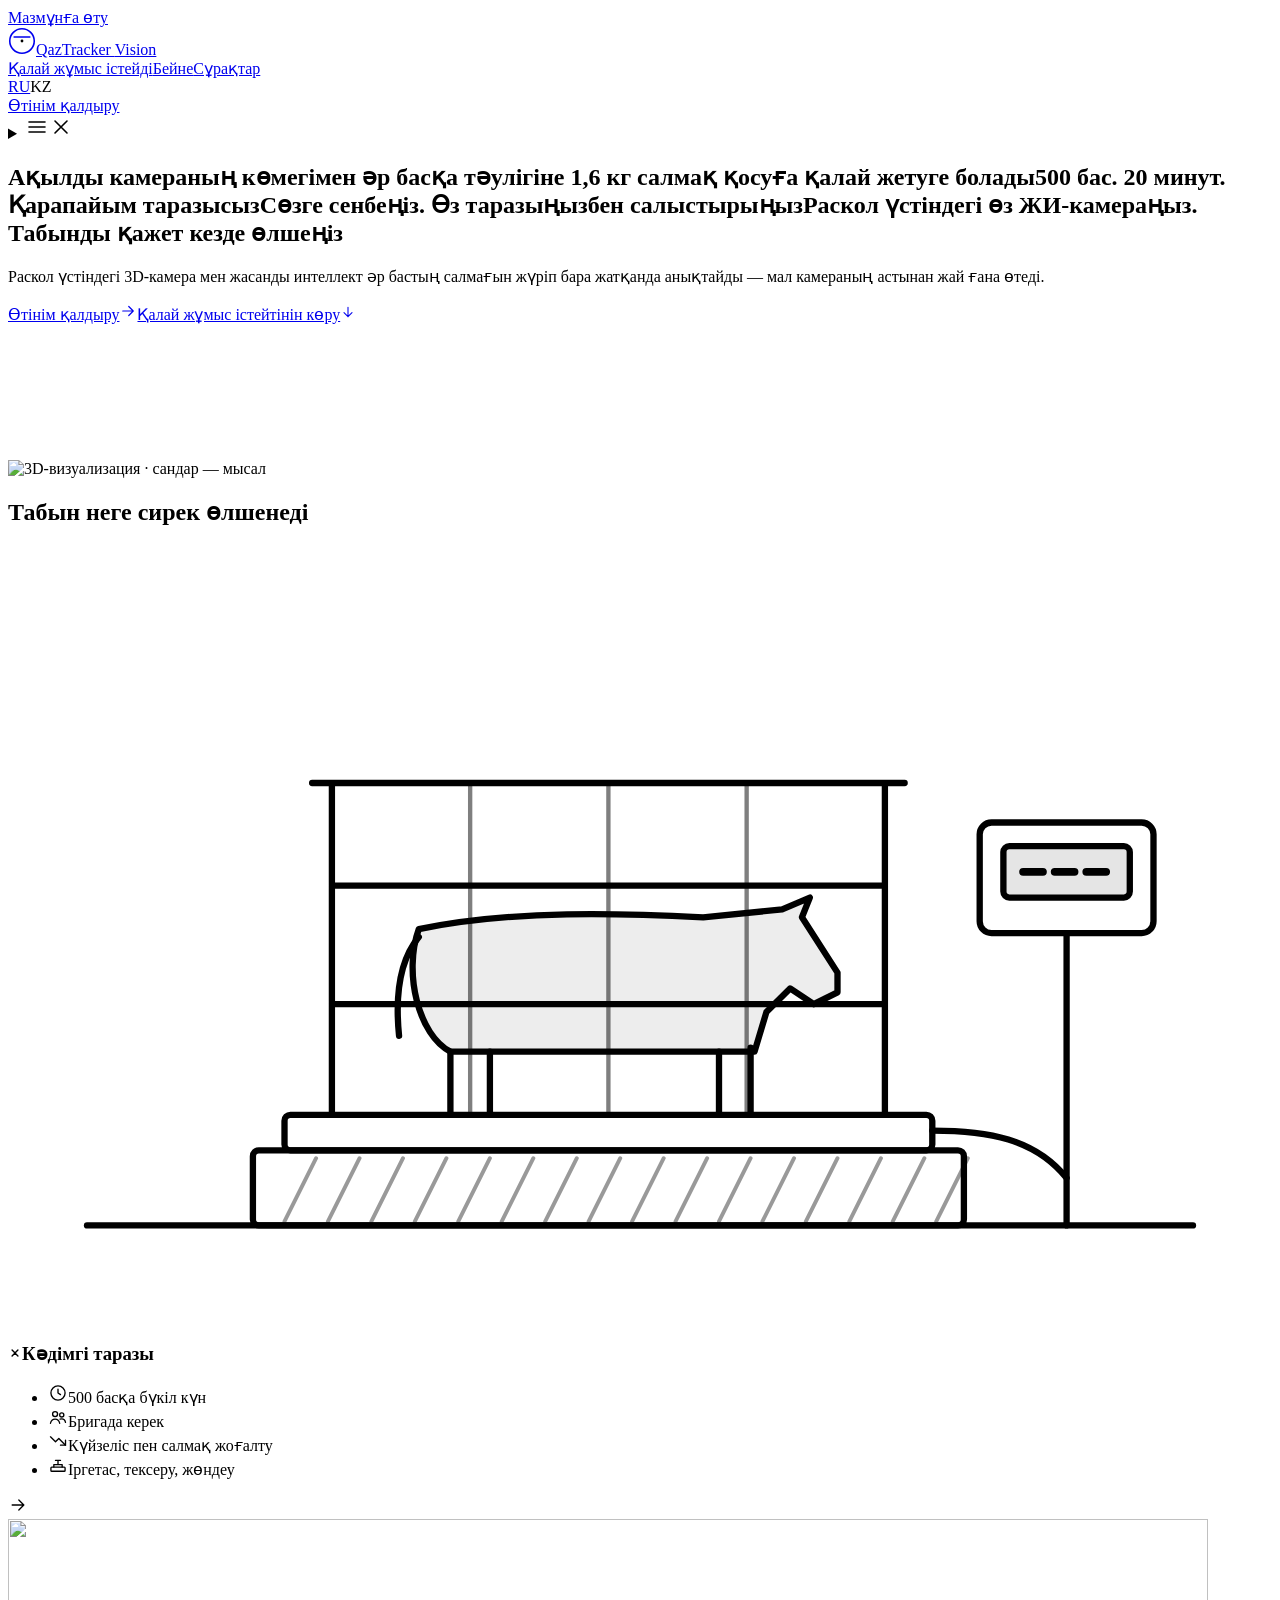
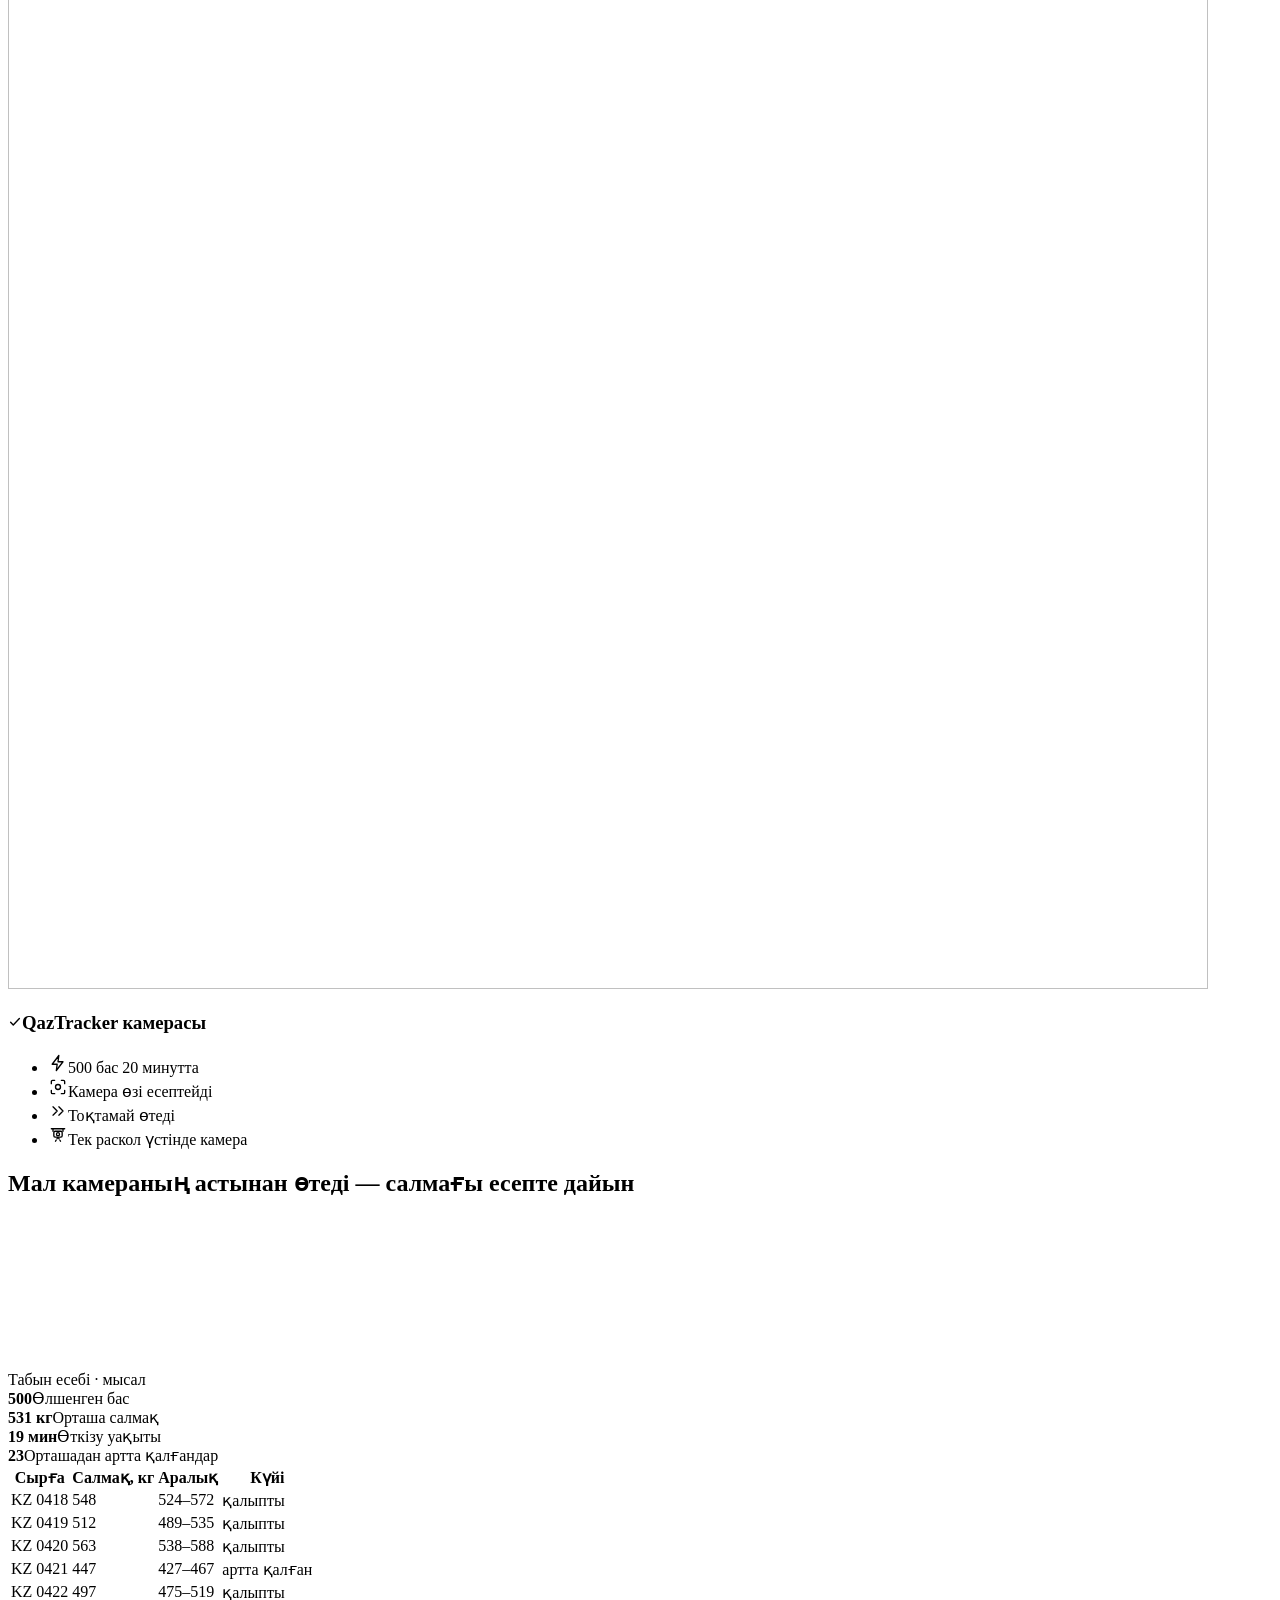
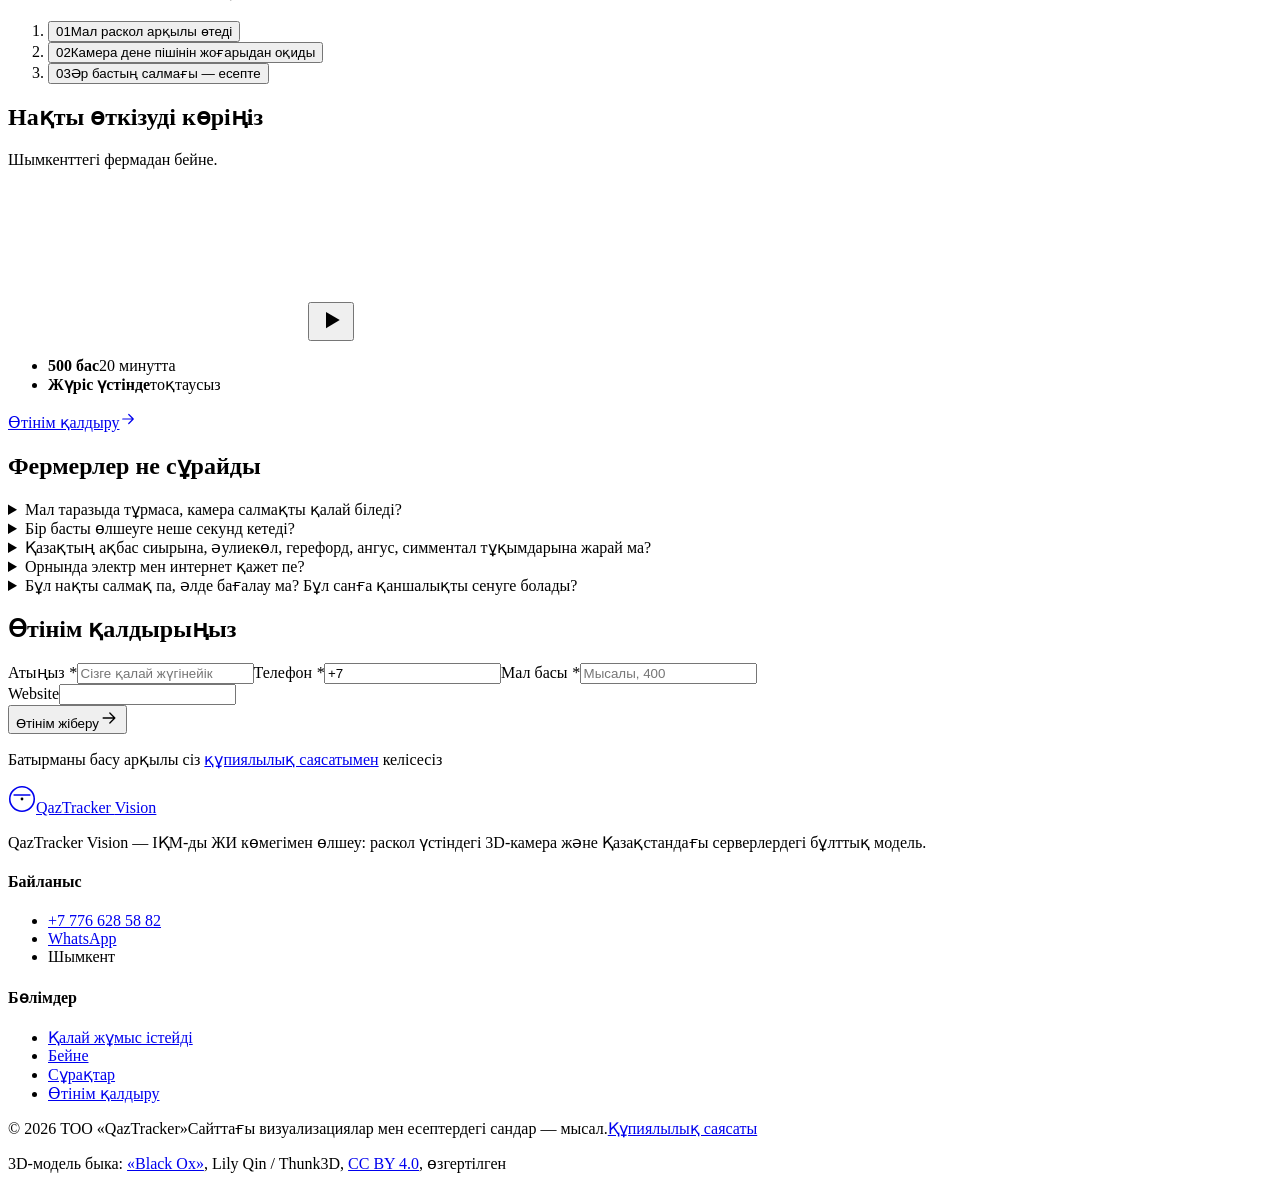
==== commit fe4cfc66: "KZ: главный заголовок про привес 1,6 кг (как в квизе) Co-Authored-By: Claude Opus 5.5 <noreply@anthr" ====
--- a/kz/index.html
+++ b/kz/index.html
@@ -1,4 +1,4 @@
-<!DOCTYPE html><html lang="kk" class="b31vhq_variable jDEytq_variable"><head><meta charSet="utf-8"/><meta name="viewport" content="width=device-width, initial-scale=1"/><link rel="preload" href="/qaztracker-vision-landing-v2/_next/static/media/07935285219a259d-s.p.1qq4vpdcun5oj.woff2" as="font" crossorigin="" type="font/woff2"/><link rel="preload" href="/qaztracker-vision-landing-v2/_next/static/media/605ce01b664af129-s.p.0wgildi0cnwt9.woff2" as="font" crossorigin="" type="font/woff2"/><link rel="stylesheet" href="/qaztracker-vision-landing-v2/_next/static/chunks/1qcuo3bt3hkni.css" data-precedence="next"/><link rel="stylesheet" href="/qaztracker-vision-landing-v2/_next/static/chunks/07tnbfkoouzlc.css" data-precedence="next"/><link rel="stylesheet" href="/qaztracker-vision-landing-v2/custom.css?v=20261117"/><link rel="preload" as="script" fetchPriority="low" href="/qaztracker-vision-landing-v2/_next/static/chunks/1yg4x5e3obwvr.js"/><script src="/qaztracker-vision-landing-v2/_next/static/chunks/242x7dx0zu3hf.js" async=""></script><script src="/qaztracker-vision-landing-v2/_next/static/chunks/0f8uddcniwing.js" async=""></script><script src="/qaztracker-vision-landing-v2/_next/static/chunks/3y2aqkhbivh22.js" async=""></script><script src="/qaztracker-vision-landing-v2/_next/static/chunks/turbopack-2w-dzhgaosq-o.js" async=""></script><script src="/qaztracker-vision-landing-v2/_next/static/chunks/0a-rekt06v0sv.js" async=""></script><script src="/qaztracker-vision-landing-v2/_next/static/chunks/0kejfmcp5vo1b.js" async=""></script><script src="/qaztracker-vision-landing-v2/_next/static/chunks/3097mb2svdhl-.js" async=""></script><meta name="theme-color" content="#1a1713"/><meta name="next-size-adjust" content=""/><title>QazTracker Vision — ІҚМ-ды таразысыз өлшеу: 3D-камера және ЖИ</title><meta name="description" content="Бүкіл табынның салмағын 20 минутта, таразыға айдамай өлшеңіз: раскол үстіндегі 3D-камера мен ЖИ әр бастың салмағын жүріп бара жатқанда анықтайды. Фермаңыздағы өз камераңыз."/><meta name="robots" content="noindex, nofollow"/><link rel="canonical" href="https://daulet-rama.github.io/qaztracker-vision-landing-v2/kz"/><link rel="alternate" hrefLang="ru" href="https://daulet-rama.github.io/qaztracker-vision-landing-v2/"/><link rel="alternate" hrefLang="kk" href="https://daulet-rama.github.io/qaztracker-vision-landing-v2/kz"/><link rel="alternate" hrefLang="x-default" href="https://daulet-rama.github.io/qaztracker-vision-landing-v2/"/><meta name="format-detection" content="telephone=no"/><meta property="og:title" content="QazTracker Vision — ІҚМ-ды таразысыз өлшеу: 3D-камера және ЖИ"/><meta property="og:description" content="Бүкіл табынның салмағын 20 минутта, таразыға айдамай өлшеңіз: раскол үстіндегі 3D-камера мен ЖИ әр бастың салмағын жүріп бара жатқанда анықтайды. Фермаңыздағы өз камераңыз."/><meta property="og:url" content="https://daulet-rama.github.io/qaztracker-vision-landing-v2/kz"/><meta property="og:site_name" content="QazTracker Vision"/><meta property="og:locale" content="kk_KZ"/><meta property="og:image" content="https://daulet-rama.github.io/qaztracker-vision-landing-v2/img/og-kz.jpg"/><meta property="og:type" content="website"/><meta name="twitter:card" content="summary_large_image"/><meta name="twitter:title" content="QazTracker Vision — ІҚМ-ды таразысыз өлшеу: 3D-камера және ЖИ"/><meta name="twitter:description" content="Бүкіл табынның салмағын 20 минутта, таразыға айдамай өлшеңіз: раскол үстіндегі 3D-камера мен ЖИ әр бастың салмағын жүріп бара жатқанда анықтайды. Фермаңыздағы өз камераңыз."/><meta name="twitter:image" content="https://daulet-rama.github.io/qaztracker-vision-landing-v2/img/og-kz.jpg"/><link rel="icon" href="/qaztracker-vision-landing-v2/favicon.svg"/><script>(function(){
+<!DOCTYPE html><html lang="kk" class="b31vhq_variable jDEytq_variable"><head><meta charSet="utf-8"/><meta name="viewport" content="width=device-width, initial-scale=1"/><link rel="preload" href="/qaztracker-vision-landing-v2/_next/static/media/07935285219a259d-s.p.1qq4vpdcun5oj.woff2" as="font" crossorigin="" type="font/woff2"/><link rel="preload" href="/qaztracker-vision-landing-v2/_next/static/media/605ce01b664af129-s.p.0wgildi0cnwt9.woff2" as="font" crossorigin="" type="font/woff2"/><link rel="stylesheet" href="/qaztracker-vision-landing-v2/_next/static/chunks/1qcuo3bt3hkni.css" data-precedence="next"/><link rel="stylesheet" href="/qaztracker-vision-landing-v2/_next/static/chunks/07tnbfkoouzlc.css" data-precedence="next"/><link rel="stylesheet" href="/qaztracker-vision-landing-v2/custom.css?v=20261118"/><link rel="preload" as="script" fetchPriority="low" href="/qaztracker-vision-landing-v2/_next/static/chunks/1yg4x5e3obwvr.js"/><script src="/qaztracker-vision-landing-v2/_next/static/chunks/242x7dx0zu3hf.js" async=""></script><script src="/qaztracker-vision-landing-v2/_next/static/chunks/0f8uddcniwing.js" async=""></script><script src="/qaztracker-vision-landing-v2/_next/static/chunks/3y2aqkhbivh22.js" async=""></script><script src="/qaztracker-vision-landing-v2/_next/static/chunks/turbopack-2w-dzhgaosq-o.js" async=""></script><script src="/qaztracker-vision-landing-v2/_next/static/chunks/0a-rekt06v0sv.js" async=""></script><script src="/qaztracker-vision-landing-v2/_next/static/chunks/0kejfmcp5vo1b.js" async=""></script><script src="/qaztracker-vision-landing-v2/_next/static/chunks/3097mb2svdhl-.js" async=""></script><meta name="theme-color" content="#1a1713"/><meta name="next-size-adjust" content=""/><title>QazTracker Vision — ІҚМ-ды таразысыз өлшеу: 3D-камера және ЖИ</title><meta name="description" content="Бүкіл табынның салмағын 20 минутта, таразыға айдамай өлшеңіз: раскол үстіндегі 3D-камера мен ЖИ әр бастың салмағын жүріп бара жатқанда анықтайды. Фермаңыздағы өз камераңыз."/><meta name="robots" content="noindex, nofollow"/><link rel="canonical" href="https://daulet-rama.github.io/qaztracker-vision-landing-v2/kz"/><link rel="alternate" hrefLang="ru" href="https://daulet-rama.github.io/qaztracker-vision-landing-v2/"/><link rel="alternate" hrefLang="kk" href="https://daulet-rama.github.io/qaztracker-vision-landing-v2/kz"/><link rel="alternate" hrefLang="x-default" href="https://daulet-rama.github.io/qaztracker-vision-landing-v2/"/><meta name="format-detection" content="telephone=no"/><meta property="og:title" content="QazTracker Vision — ІҚМ-ды таразысыз өлшеу: 3D-камера және ЖИ"/><meta property="og:description" content="Бүкіл табынның салмағын 20 минутта, таразыға айдамай өлшеңіз: раскол үстіндегі 3D-камера мен ЖИ әр бастың салмағын жүріп бара жатқанда анықтайды. Фермаңыздағы өз камераңыз."/><meta property="og:url" content="https://daulet-rama.github.io/qaztracker-vision-landing-v2/kz"/><meta property="og:site_name" content="QazTracker Vision"/><meta property="og:locale" content="kk_KZ"/><meta property="og:image" content="https://daulet-rama.github.io/qaztracker-vision-landing-v2/img/og-kz.jpg"/><meta property="og:type" content="website"/><meta name="twitter:card" content="summary_large_image"/><meta name="twitter:title" content="QazTracker Vision — ІҚМ-ды таразысыз өлшеу: 3D-камера және ЖИ"/><meta name="twitter:description" content="Бүкіл табынның салмағын 20 минутта, таразыға айдамай өлшеңіз: раскол үстіндегі 3D-камера мен ЖИ әр бастың салмағын жүріп бара жатқанда анықтайды. Фермаңыздағы өз камераңыз."/><meta name="twitter:image" content="https://daulet-rama.github.io/qaztracker-vision-landing-v2/img/og-kz.jpg"/><link rel="icon" href="/qaztracker-vision-landing-v2/favicon.svg"/><script>(function(){
 var d=document.documentElement;d.classList.add('js');
 window.addEventListener('error',function(){d.classList.remove('js')},true);
 setTimeout(function(){if(!window.__qtReady)d.classList.remove('js')},10000);
@@ -27,4 +27,4 @@
 ym(Number(C.ym),'init',{clickmap:true,trackLinks:true,accurateTrackBounce:true,params:{hero_variant:h}})}
 if(C.px){!function(f){if(f.fbq)return;var n=f.fbq=function(){n.callMethod?n.callMethod.apply(n,arguments):n.queue.push(arguments)};
 if(!f._fbq)f._fbq=n;n.push=n;n.loaded=!0;n.version='2.0';n.queue=[]}(window);fbq('init',C.px);fbq('track','PageView')}
-})();</script><style>html[data-h]:not([data-h="default"]) .hv[data-hv="default"]{display:none}html[data-h="o-speed"] .hv[data-hv="o-speed"]{display:inline}html[data-h="o-accuracy"] .hv[data-hv="o-accuracy"]{display:inline}html[data-h="o-camera"] .hv[data-hv="o-camera"]{display:inline}</style><script src="/qaztracker-vision-landing-v2/_next/static/chunks/0cz1d0mv5g_q7.js" noModule=""></script></head><body><div hidden=""><!--$--><!--/$--></div><script type="application/ld+json">{"@context":"https://schema.org","@type":"Organization","name":"ТОО «QazTracker»","brand":"QazTracker Vision","url":"https://daulet-rama.github.io/qaztracker-vision-landing-v2/kz","telephone":"+77766285882","address":{"@type":"PostalAddress","addressLocality":"Шымкент","addressCountry":"KZ"}}</script><a class="skip-link" href="#main">Мазмұнға өту</a><header class="header"><div class="wrap header__bar"><a class="brand" href="/qaztracker-vision-landing-v2/kz" aria-label="QazTracker Vision"><svg width="28" height="28" viewBox="0 0 32 32" aria-hidden="true" focusable="false"><circle cx="16" cy="16" r="14" fill="none" stroke="currentColor" stroke-width="1.8"></circle><path d="M7 11.5h18" stroke="currentColor" stroke-width="1.8" stroke-linecap="round"></path><path d="M16 11.5v4" stroke="var(--gold)" stroke-width="1.8" stroke-linecap="round"></path><path d="M11 24.5l5-8 5 8" fill="none" stroke="var(--gold)" stroke-width="1.4" stroke-dasharray="1.6 2.2" stroke-linecap="round"></path><circle cx="16" cy="16" r="1.6" fill="var(--gold)"></circle></svg><span class="brand__name">QazTracker <span class="brand__sub">Vision</span></span></a><nav class="nav" aria-label="Разделы"><a href="#how">Қалай жұмыс істейді</a><a href="#proof">Бейне</a><a href="#faq">Сұрақтар</a></nav><div class="header__actions"><div class="lang" role="group" aria-label="Язык / Тіл"><a href="/qaztracker-vision-landing-v2/" hrefLang="ru" lang="ru" data-lang="ru" data-track="lang_switch" data-to="ru">RU</a><span aria-current="true">KZ</span></div><a class="btn btn--sm header__cta btn--green" href="#lead" data-track="cta_click" data-cta="header_lead">Өтінім қалдыру</a><details class="mnav"><summary aria-label="Мәзір"><svg width="24" height="24" viewBox="0 0 24 24" fill="none" stroke="currentColor" stroke-width="1.6" stroke-linecap="round" stroke-linejoin="round" aria-hidden="true" focusable="false" class="i-menu"><path d="M4 7h16M4 12h16M4 17h16"></path></svg><svg width="24" height="24" viewBox="0 0 24 24" fill="none" stroke="currentColor" stroke-width="1.6" stroke-linecap="round" stroke-linejoin="round" aria-hidden="true" focusable="false" class="i-close"><path d="M6 6l12 12M18 6L6 18"></path></svg></summary><div class="mnav__panel"><nav aria-label="Разделы"><a href="#how">Қалай жұмыс істейді<svg width="18" height="18" viewBox="0 0 24 24" fill="none" stroke="currentColor" stroke-width="1.6" stroke-linecap="round" stroke-linejoin="round" aria-hidden="true" focusable="false"><path d="M5 12h14M13 6l6 6-6 6"></path></svg></a><a href="#proof">Бейне<svg width="18" height="18" viewBox="0 0 24 24" fill="none" stroke="currentColor" stroke-width="1.6" stroke-linecap="round" stroke-linejoin="round" aria-hidden="true" focusable="false"><path d="M5 12h14M13 6l6 6-6 6"></path></svg></a><a href="#faq">Сұрақтар<svg width="18" height="18" viewBox="0 0 24 24" fill="none" stroke="currentColor" stroke-width="1.6" stroke-linecap="round" stroke-linejoin="round" aria-hidden="true" focusable="false"><path d="M5 12h14M13 6l6 6-6 6"></path></svg></a></nav><a class="btn btn--block btn--green" href="#lead" data-track="cta_click" data-cta="menu_lead">Өтінім қалдыру<svg width="18" height="18" viewBox="0 0 24 24" fill="none" stroke="currentColor" stroke-width="1.6" stroke-linecap="round" stroke-linejoin="round" aria-hidden="true" focusable="false" class="arrow"><path d="M5 12h14M13 6l6 6-6 6"></path></svg></a><div class="mnav__meta"><a href="tel:+77766285882" data-track="phone_click" data-placement="menu">+7 776 628 58 82</a></div></div></details></div></div></header><main id="main"><section class="hero" id="top" aria-labelledby="hero-title"><div class="wrap"><div class="hero__grid"><h1 class="hero__title hero__title--long" id="hero-title"><span class="hv" data-hv="default">Бүкіл табынның салмағын 20 минутта өлшеңіз. Таразыға айдамай-ақ</span><span class="hv" data-hv="o-speed">500 бас. 20 минут. Қарапайым таразысыз</span><span class="hv" data-hv="o-accuracy">Сөзге сенбеңіз. Өз таразыңызбен салыстырыңыз</span><span class="hv" data-hv="o-camera">Раскол үстіндегі өз ЖИ-камераңыз. Табынды қажет кезде өлшеңіз</span></h1><p class="hero__sub">Раскол үстіндегі 3D-камера мен жасанды интеллект әр бастың салмағын жүріп бара жатқанда анықтайды — мал камераның астынан жай ғана өтеді.</p><div class="hero__ctas"><a class="btn btn--green btn--lg" href="#lead" data-track="cta_click" data-cta="hero_lead">Өтінім қалдыру<svg width="18" height="18" viewBox="0 0 24 24" fill="none" stroke="currentColor" stroke-width="1.6" stroke-linecap="round" stroke-linejoin="round" aria-hidden="true" focusable="false" class="arrow"><path d="M5 12h14M13 6l6 6-6 6"></path></svg></a><a class="link-arrow" href="#how" data-track="cta_click" data-cta="hero_how">Қалай жұмыс істейтінін көру<svg width="16" height="16" viewBox="0 0 24 24" fill="none" stroke="currentColor" stroke-width="1.6" stroke-linecap="round" stroke-linejoin="round" aria-hidden="true" focusable="false"><path d="M12 5v14M6 13l6 6 6-6"></path></svg></a></div></div><div class="hero__visual"><div class="visual"><picture><source media="(min-width: 1024px)" srcSet="/qaztracker-vision-landing-v2/img/scene/hero-poster-wide.avif" type="image/avif"/><source media="(min-width: 1024px)" srcSet="/qaztracker-vision-landing-v2/img/scene/hero-poster-wide.webp" type="image/webp"/><source srcSet="/qaztracker-vision-landing-v2/img/scene/hero-poster-portrait.avif" type="image/avif"/><img class="visual__poster" src="/qaztracker-vision-landing-v2/img/scene/hero-poster-portrait.webp" alt="3D-визуализация · сандар — мысал" decoding="async" loading="eager" fetchPriority="high"/></picture><video class="visual__video" muted="" loop="" playsInline="" preload="none" aria-hidden="true" style="opacity:0"></video><div class="visual__stage"></div></div></div></div></section><section class="section section--paper" id="pains" aria-labelledby="pains-title"><div class="wrap"><div class="section-head vs-head" data-reveal="true"><h2 class="h2" id="pains-title">Табын неге сирек өлшенеді</h2></div><div class="vs"><div class="vs__panel vs__panel--old" data-reveal="true"><div class="vs__media vs__media--old"><svg class="vs__drawing" viewBox="0 0 320 196" fill="none" stroke="currentColor" stroke-width="1.6" stroke-linecap="round" stroke-linejoin="round" aria-hidden="true" focusable="false"><path d="M20 172H300"></path><rect x="62" y="153" width="180" height="19" rx="1.5"></rect><path d="M70 171l8-16M81 171l8-16M92 171l8-16M103 171l8-16M114 171l8-16M125 171l8-16M136 171l8-16M147 171l8-16M158 171l8-16M169 171l8-16M180 171l8-16M191 171l8-16M202 171l8-16M213 171l8-16M224 171l8-16M235 171l8-16" opacity="0.4" stroke-width="1"></path><rect x="70" y="144" width="164" height="9" rx="1.5"></rect><path d="M104 97C128 92 156 93 176 94L196 92L203 89L201 94L210 108L210 113L204 116L198 112L192 118L189 128L112 128C104 124 100 108 104 97Z" fill="currentColor" fill-opacity="0.07"></path><path d="M112 128v16M122 128v16M180 128v16M188 127v17M104 99c-5 6-6 15-5 25"></path><path d="M82 144V60M222 144V60M77 60H227M82 86H222M82 116H222"></path><path d="M117 60v84M152 60v84M187 60v84" opacity="0.5" stroke-width="1.1"></path><path d="M234 148c14 0 26 2 34 12"></path><path d="M268 172V98"></path><rect x="246" y="70" width="44" height="28" rx="3"></rect><rect x="252" y="76" width="32" height="13" rx="1.5" fill="currentColor" fill-opacity="0.1"></rect><path d="M257 82.5h5M265 82.5h5M273 82.5h5" stroke-width="2"></path></svg></div><h3 class="vs__title"><span class="vs__badge"><svg width="14" height="14" viewBox="0 0 24 24" fill="none" stroke="currentColor" stroke-width="2.4" stroke-linecap="round" stroke-linejoin="round" aria-hidden="true" focusable="false"><path d="M7 7l10 10M17 7L7 17"></path></svg></span>Кәдімгі таразы</h3><ul class="vs__list"><li class="vs__item"><span class="vs__ico"><svg width="20" height="20" viewBox="0 0 24 24" fill="none" stroke="currentColor" stroke-width="1.6" stroke-linecap="round" stroke-linejoin="round" aria-hidden="true" focusable="false"><circle cx="12" cy="12" r="8.5"></circle><path d="M12 7.5V12l3 2"></path></svg></span><span class="vs__txt">500 басқа бүкіл күн</span></li><li class="vs__item"><span class="vs__ico"><svg width="20" height="20" viewBox="0 0 24 24" fill="none" stroke="currentColor" stroke-width="1.6" stroke-linecap="round" stroke-linejoin="round" aria-hidden="true" focusable="false"><circle cx="8.5" cy="8.5" r="3"></circle><circle cx="16.5" cy="9.5" r="2.5"></circle><path d="M3 19.5c.6-3.2 2.8-5 5.5-5s4.9 1.8 5.5 5M14.5 14.6c.6-.2 1.3-.3 2-.3 2.3 0 4 1.5 4.5 4.2"></path></svg></span><span class="vs__txt">Бригада керек</span></li><li class="vs__item"><span class="vs__ico"><svg width="20" height="20" viewBox="0 0 24 24" fill="none" stroke="currentColor" stroke-width="1.6" stroke-linecap="round" stroke-linejoin="round" aria-hidden="true" focusable="false"><path d="M3 7l6 6 4-4 8 8"></path><path d="M21 11v6h-6"></path></svg></span><span class="vs__txt">Күйзеліс пен салмақ жоғалту</span></li><li class="vs__item"><span class="vs__ico"><svg width="20" height="20" viewBox="0 0 24 24" fill="none" stroke="currentColor" stroke-width="1.6" stroke-linecap="round" stroke-linejoin="round" aria-hidden="true" focusable="false"><rect x="3.5" y="14.5" width="17" height="5" rx="1"></rect><path d="M7 14.5v-3h10v3M12 11.5V6.5M9 6.5h6"></path></svg></span><span class="vs__txt">Іргетас, тексеру, жөндеу</span></li></ul></div><div class="vs__arrow" aria-hidden="true"><svg width="20" height="20" viewBox="0 0 24 24" fill="none" stroke="currentColor" stroke-width="1.6" stroke-linecap="round" stroke-linejoin="round" aria-hidden="true" focusable="false"><path d="M5 12h14M13 6l6 6-6 6"></path></svg></div><div class="vs__panel vs__panel--new" data-reveal="true" style="--d:120ms"><div class="vs__media vs__media--new"><img src="/qaztracker-vision-landing-v2/img/scene/vs-camera.webp?v=20261117" alt="" width="1200" height="1070" loading="lazy" decoding="async"/></div><h3 class="vs__title"><span class="vs__badge"><svg width="14" height="14" viewBox="0 0 24 24" fill="none" stroke="currentColor" stroke-width="2.4" stroke-linecap="round" stroke-linejoin="round" aria-hidden="true" focusable="false"><path d="M4.5 12.5l4.5 4.5 10.5-11"></path></svg></span>QazTracker камерасы</h3><ul class="vs__list"><li class="vs__item"><span class="vs__ico"><svg width="20" height="20" viewBox="0 0 24 24" fill="none" stroke="currentColor" stroke-width="1.6" stroke-linecap="round" stroke-linejoin="round" aria-hidden="true" focusable="false"><path d="M13 3L5 13.5h6L10 21l8-10.5h-6z"></path></svg></span><span class="vs__txt">500 бас 20 минутта</span></li><li class="vs__item"><span class="vs__ico"><svg width="20" height="20" viewBox="0 0 24 24" fill="none" stroke="currentColor" stroke-width="1.6" stroke-linecap="round" stroke-linejoin="round" aria-hidden="true" focusable="false"><path d="M4 8V5.5A1.5 1.5 0 015.5 4H8M16 4h2.5A1.5 1.5 0 0120 5.5V8M20 16v2.5a1.5 1.5 0 01-1.5 1.5H16M8 20H5.5A1.5 1.5 0 014 18.5V16"></path><circle cx="12" cy="12" r="3"></circle></svg></span><span class="vs__txt">Камера өзі есептейді</span></li><li class="vs__item"><span class="vs__ico"><svg width="20" height="20" viewBox="0 0 24 24" fill="none" stroke="currentColor" stroke-width="1.6" stroke-linecap="round" stroke-linejoin="round" aria-hidden="true" focusable="false"><path d="M6 17l5-5-5-5M13 17l5-5-5-5"></path></svg></span><span class="vs__txt">Тоқтамай өтеді</span></li><li class="vs__item"><span class="vs__ico"><svg width="20" height="20" viewBox="0 0 24 24" fill="none" stroke="currentColor" stroke-width="1.6" stroke-linecap="round" stroke-linejoin="round" aria-hidden="true" focusable="false"><path d="M4 4.5h16M6 4.5v3M18 4.5v3"></path><rect x="7" y="7.5" width="10" height="7" rx="1.5"></rect><circle cx="12" cy="11" r="1.8"></circle><path d="M9 19.5l3-5 3 5" stroke-dasharray="1.5 2"></path></svg></span><span class="vs__txt">Тек раскол үстінде камера</span></li></ul></div></div></div></section><section class="section section--stage how" id="how" aria-labelledby="how-title"><div class="wrap"><div class="section-head" data-reveal="true"><h2 class="h2" id="how-title">Мал камераның астынан өтеді — салмағы есепте дайын<!-- --> </h2></div><div class="how__layout"><div class="how__stage" data-reveal="true"><div class="visual"><picture><source media="(min-width: 1024px)" srcSet="/qaztracker-vision-landing-v2/img/scene/full-poster.avif" type="image/avif"/><source media="(min-width: 1024px)" srcSet="/qaztracker-vision-landing-v2/img/scene/full-poster.webp" type="image/webp"/><source srcSet="/qaztracker-vision-landing-v2/img/scene/full-poster.avif" type="image/avif"/><img class="visual__poster" src="/qaztracker-vision-landing-v2/img/scene/full-poster.webp" alt="" decoding="async" loading="lazy" fetchPriority="auto"/></picture><video class="visual__video" muted="" loop="" playsInline="" preload="none" aria-hidden="true" style="opacity:0"></video><div class="visual__stage"></div></div><div class="report" aria-hidden="true"><div class="report__title"><span>Табын есебі · мысал</span></div><div class="report__stats"><div class="report__stat"><b>500</b><span>Өлшенген бас</span></div><div class="report__stat"><b>531 кг</b><span>Орташа салмақ</span></div><div class="report__stat"><b>19 мин</b><span>Өткізу уақыты</span></div><div class="report__stat"><b>23</b><span>Орташадан артта қалғандар</span></div></div><table><thead><tr><th>Сырға</th><th>Салмақ, кг</th><th>Аралық</th><th>Күйі</th></tr></thead><tbody><tr><td>KZ 0418</td><td>548</td><td>524–572</td><td>қалыпты</td></tr><tr><td>KZ 0419</td><td>512</td><td>489–535</td><td>қалыпты</td></tr><tr><td>KZ 0420</td><td>563</td><td>538–588</td><td>қалыпты</td></tr><tr><td>KZ 0421</td><td>447</td><td>427–467</td><td class="lag">артта қалған</td></tr><tr><td>KZ 0422</td><td>497</td><td>475–519</td><td>қалыпты</td></tr></tbody></table></div><p class="how__caption"></p></div><ol class="steps"><li data-reveal="true" style="--d:0ms"><button type="button" class="step is-active" aria-pressed="true"><span class="step__bar"></span><span class="step__num">0<!-- -->1</span><span class="step__title">Мал раскол арқылы өтеді</span><span class="step__text"></span></button></li><li data-reveal="true" style="--d:80ms"><button type="button" class="step" aria-pressed="false"><span class="step__bar"></span><span class="step__num">0<!-- -->2</span><span class="step__title">Камера дене пішінін жоғарыдан оқиды</span><span class="step__text"></span></button></li><li data-reveal="true" style="--d:160ms"><button type="button" class="step" aria-pressed="false"><span class="step__bar"></span><span class="step__num">0<!-- -->3</span><span class="step__title">Әр бастың салмағы — есепте</span><span class="step__text"></span></button></li></ol></div></div></section><section class="section section--sunk" id="proof" aria-labelledby="proof-title"><div class="wrap proof2"><div class="proof2__head" data-reveal="true"><h2 class="h2" id="proof-title">Нақты өткізуді көріңіз</h2><p class="lead">Шымкенттегі фермадан бейне.</p></div><div class="proof2__media"><div class="phone"><div class="proof__video" data-reveal="true"><video playsInline="" preload="none" poster="/qaztracker-vision-landing-v2/img/proof-poster.webp"></video><button type="button" class="proof__play" aria-label="▶"><span><svg width="30" height="30" viewBox="0 0 24 24" fill="none" stroke="currentColor" stroke-width="1.6" stroke-linecap="round" stroke-linejoin="round" aria-hidden="true" focusable="false"><path d="M8 5.5v13l11-6.5z" fill="currentColor" stroke="none"></path></svg></span></button></div></div></div><div class="proof2__facts" data-reveal="true" style="--d:80ms"><ul class="proof2__stats"><li><b>500 бас</b><span>20 минутта</span></li><li><b>Жүріс үстінде</b><span>тоқтаусыз</span></li></ul><a class="btn btn--green btn--lg" href="#lead" data-track="cta_click" data-cta="proof_lead">Өтінім қалдыру<svg width="18" height="18" viewBox="0 0 24 24" fill="none" stroke="currentColor" stroke-width="1.6" stroke-linecap="round" stroke-linejoin="round" aria-hidden="true" focusable="false" class="arrow"><path d="M5 12h14M13 6l6 6-6 6"></path></svg></a></div></div></section><section class="section section--paper" id="faq" aria-labelledby="faq-title"><div class="wrap"><div class="section-head section-head--center" data-reveal="true"><h2 class="h2" id="faq-title">Фермерлер не сұрайды<!-- --> </h2></div><div class="faq__list" data-reveal="true"><details class="qa" data-q="Мал таразыда тұрмаса, камера салмақты қалай біледі?"><summary><span>Мал таразыда тұрмаса, камера салмақты қалай біледі?</span><span class="qa__icon" aria-hidden="true"></span></summary><div class="qa__body"><p>Камера малды жоғарыдан 3D форматта түсіреді: нүктелер бұлты шығады — арқа мен бүйірдің пішіні, дененің ұзындығы, ені және биіктігі. ЖИ моделі «3D-скан — таразыдағы салмақ» жұптарында оқытылған және дене пішіні бойынша тірі салмақты бағалайды. Сондықтан өлшеуге таразы қажет емес — мал камераның астынан жай ғана өтеді.</p></div></details><details class="qa" data-q="Бір басты өлшеуге неше секунд кетеді?"><summary><span>Бір басты өлшеуге неше секунд кетеді?</span><span class="qa__icon" aria-hidden="true"></span></summary><div class="qa__body"><p>Өлшеу мал камераның астынан өтіп бара жатқанда жүреді — бұл бірнеше секунд. Оны тоқтатудың қажеті жоқ. Раскол арқылы бірқалыпты ағынмен шамамен 20 минутта 500 бас өтеді.</p></div></details><details class="qa" data-q="Қазақтың ақбас сиырына, әулиекөл, герефорд, ангус, симментал тұқымдарына жарай ма?"><summary><span>Қазақтың ақбас сиырына, әулиекөл, герефорд, ангус, симментал тұқымдарына жарай ма?</span><span class="qa__icon" aria-hidden="true"></span></summary><div class="qa__body"><p>Модель етті тұқымдарда, соның ішінде герефорд пен ангуста оқытылған. Қазақтың ақбас сиыры, әулиекөл, симментал және басқа тұқымдар үшін камераны іске қосқанда таразымен бақылау салыстыруын жасап, қажет болса модельді табыныңызға калибрлейміз.</p></div></details><details class="qa" data-q="Орнында электр мен интернет қажет пе?"><summary><span>Орнында электр мен интернет қажет пе?</span><span class="qa__icon" aria-hidden="true"></span></summary><div class="qa__body"><p>Камераға қуат көзі қажет. Салмақ бұлтта есептеледі, сондықтан мобильді интернет керек; байланыс әлсіз болса, өлшемдер орнында сақталып, байланыс пайда болғанда жіберіледі.</p></div></details><details class="qa" data-q="Бұл нақты салмақ па, әлде бағалау ма? Бұл санға қаншалықты сенуге болады?"><summary><span>Бұл нақты салмақ па, әлде бағалау ма? Бұл санға қаншалықты сенуге болады?</span><span class="qa__icon" aria-hidden="true"></span></summary><div class="qa__body"><p>Бұл дененің 3D-пішіні бойынша тірі салмақты бағалау, сондықтан біз әрқашан аралықты да көрсетеміз. Сенімділікті өз табыныңызда тексерген дұрыс: камераны іске қосқанда бастардың бір бөлігін сіздің таразыңызда өлшеп, сырғалар бойынша салыстырамыз. Дәлдік тұқымға, малдың қалпына және модельді фермаға калибрлеуге байланысты.</p></div></details></div></div></section><section class="section section--stage" id="lead" aria-labelledby="lead-title"><div class="wrap lead__solo"><div class="section-head section-head--center" data-reveal="true"><h2 class="h2" id="lead-title">Өтінім қалдырыңыз</h2></div><form class="form form--lead" id="lead-form" noValidate="" data-reveal="true" data-msg-required="Бұл өрісті толтырыңыз" data-msg-phone="Нөмірді +7 (7XX) XXX-XX-XX форматында енгізіңіз" data-msg-heads="Мал басын санмен жазыңыз" data-msg-sending="Жіберілуде…" data-wa-number="77766285882" data-wa-intro="Сәлеметсіз бе! QazTracker Vision камерасына өтінім." data-wa-name="Аты" data-wa-phone="Телефон" data-wa-heads="Мал басы"><label class="field"><span>Атыңыз <i>*</i></span><input id="lead-name" class="input" name="name" autoComplete="name" placeholder="Сізге қалай жүгінейік" maxLength="80" required=""/><span class="field__error" hidden=""></span></label><label class="field"><span>Телефон <i>*</i></span><input id="lead-phone" class="input" type="tel" inputMode="tel" autoComplete="tel" placeholder="+7 (7__) ___-__-__" maxLength="18" name="phone" value="+7" required=""/><span class="field__error" hidden=""></span></label><label class="field"><span>Мал басы <i>*</i></span><input id="lead-heads" class="input" inputMode="numeric" autoComplete="off" placeholder="Мысалы, 400" maxLength="6" name="heads" required=""/><span class="field__error" hidden=""></span></label><div class="hp" aria-hidden="true"><label>Website<input tabindex="-1" autoComplete="off" name="website"/></label></div><button class="btn btn--block btn--green btn--lg" type="submit" data-track="cta_click" data-cta="lead_submit"><span class="btn__label">Өтінім жіберу</span><svg width="20" height="20" viewBox="0 0 24 24" fill="none" stroke="currentColor" stroke-width="1.6" stroke-linecap="round" stroke-linejoin="round" aria-hidden="true" focusable="false" class="arrow"><path d="M5 12h14M13 6l6 6-6 6"></path></svg></button><div class="form__error" hidden="" role="alert"><p>Өтінімді жіберу мүмкін болмады. Оны WhatsApp арқылы жіберіңіз — мәтін дайын.</p><a class="btn btn--wa btn--block" href="https://wa.me/77766285882" target="_blank" rel="noopener" data-track="whatsapp_click" data-placement="lead_fallback"><svg width="20" height="20" viewBox="0 0 24 24" fill="none" stroke="currentColor" stroke-width="1.6" stroke-linecap="round" stroke-linejoin="round" aria-hidden="true" focusable="false"><path d="M12 3.5a8.5 8.5 0 00-7.4 12.7L3.5 20.5l4.4-1.1A8.5 8.5 0 1012 3.5z"></path><path d="M9.2 8.6c.2-.4.5-.4.8-.4h.5c.2 0 .4.1.5.4l.6 1.5c.1.2 0 .5-.1.7l-.5.6c-.1.1-.1.3 0 .5a5.5 5.5 0 002.6 2.3c.2.1.4 0 .5-.1l.6-.7c.2-.2.4-.2.6-.1l1.5.7c.2.1.3.3.3.5 0 .5-.2 1.1-.6 1.4-.5.4-1.3.6-2.2.3a8.6 8.6 0 01-4.9-4.3c-.5-1-.5-2 .2-2.9z"></path></svg>WhatsApp-қа жіберу</a></div><p class="form__note">Батырманы басу арқылы сіз <a href="/qaztracker-vision-landing-v2/kz/privacy" target="_blank" rel="noopener">құпиялылық саясатымен</a> келісесіз</p></form><div class="lead__done" id="lead-done" hidden="" role="status" tabindex="-1"><span class="lead__done-icon"><svg width="34" height="34" viewBox="0 0 24 24" fill="none" stroke="currentColor" stroke-width="2.2" stroke-linecap="round" stroke-linejoin="round" aria-hidden="true" focusable="false"><path d="M4.5 12.5l4.5 4.5 10.5-11"></path></svg></span><h3>Рахмет! Өтінім жіберілді</h3><p>Жақын арада сізбен хабарласамыз.</p></div></div></section></main><footer class="footer"><div class="wrap"><div class="footer__grid"><div class="footer__about"><a class="brand" href="/qaztracker-vision-landing-v2/kz" aria-label="QazTracker Vision"><svg width="28" height="28" viewBox="0 0 32 32" aria-hidden="true" focusable="false"><circle cx="16" cy="16" r="14" fill="none" stroke="currentColor" stroke-width="1.8"></circle><path d="M7 11.5h18" stroke="currentColor" stroke-width="1.8" stroke-linecap="round"></path><path d="M16 11.5v4" stroke="var(--gold)" stroke-width="1.8" stroke-linecap="round"></path><path d="M11 24.5l5-8 5 8" fill="none" stroke="var(--gold)" stroke-width="1.4" stroke-dasharray="1.6 2.2" stroke-linecap="round"></path><circle cx="16" cy="16" r="1.6" fill="var(--gold)"></circle></svg><span class="brand__name">QazTracker <span class="brand__sub">Vision</span></span></a><p>QazTracker Vision — ІҚМ-ды ЖИ көмегімен өлшеу: раскол үстіндегі 3D-камера және Қазақстандағы серверлердегі бұлттық модель.</p></div><div><h4>Байланыс</h4><ul><li><a href="tel:+77766285882" data-track="phone_click" data-placement="footer">+7 776 628 58 82</a></li><li><a href="https://wa.me/77766285882?text=%D0%A1%D3%99%D0%BB%D0%B5%D0%BC%D0%B5%D1%82%D1%81%D1%96%D0%B7%20%D0%B1%D0%B5!%20QazTracker%20Vision%20%D0%BA%D0%B0%D0%BC%D0%B5%D1%80%D0%B0%D1%81%D1%8B%D0%BC%D0%B5%D0%BD%20%D0%86%D2%9A%D0%9C%20%D1%81%D0%B0%D0%BB%D0%BC%D0%B0%D2%93%D1%8B%D0%BD%20%D3%A9%D0%BB%D1%88%D0%B5%D1%83%20%D1%82%D1%83%D1%80%D0%B0%D0%BB%D1%8B%20%D0%B1%D1%96%D0%BB%D0%B3%D1%96%D0%BC%20%D0%BA%D0%B5%D0%BB%D0%B5%D0%B4%D1%96." target="_blank" rel="noopener" data-track="whatsapp_click" data-placement="footer">WhatsApp</a></li><li><span>Шымкент</span></li></ul></div><div><h4>Бөлімдер</h4><ul><li><a href="#how">Қалай жұмыс істейді</a></li><li><a href="#proof">Бейне</a></li><li><a href="#faq">Сұрақтар</a></li><li><a href="#lead">Өтінім қалдыру</a></li></ul></div></div><div class="footer__bottom"><span>© 2026 ТОО «QazTracker»</span><span>Сайттағы визуализациялар мен есептердегі сандар — мысал.</span><a href="/qaztracker-vision-landing-v2/kz/privacy">Құпиялылық саясаты</a></div><p class="footer__credit">3D-модель быка:<!-- --> <a href="https://sketchfab.com/3d-models/aadc3161c6f84d9293b5533f2bf846cd" target="_blank" rel="noopener">«Black Ox»</a>, Lily Qin / Thunk3D,<!-- --> <a href="https://creativecommons.org/licenses/by/4.0/" target="_blank" rel="noopener">CC BY 4.0</a>, өзгертілген</p></div></footer><!--$--><!--/$--><script id="_R_">(globalThis["TURBOPACK"] || (globalThis["TURBOPACK"] = [])).push({"otherChunks":["static/chunks/1yg4x5e3obwvr.js","static/chunks/242x7dx0zu3hf.js","static/chunks/0f8uddcniwing.js","static/chunks/3y2aqkhbivh22.js"],"runtimeModuleIds":[494553]});</script><script src="/qaztracker-vision-landing-v2/_next/static/chunks/1yg4x5e3obwvr.js" async=""></script><script>(self.__next_f=self.__next_f||[]).push([0])</script><script>self.__next_f.push([1,"1:\"$Sreact.fragment\"\n2:\"/qaztracker-vision-landing-v2/_next/static/chunks/0a-rekt06v0sv.js\"\n3:I[339756,[\"$2\"],\"default\"]\n4:I[837457,[\"$2\"],\"default\"]\nb:I[897367,[\"$2\"],\"OutletBoundary\"]\nc:\"$Sreact.suspense\"\ne:\"ViewportBoundary\"\nf:I[897367,[\"$2\"],\"$e\"]\n11:\"MetadataBoundary\"\n12:I[897367,[\"$2\"],\"$11\"]\n14:I[168027,[],\"default\",1]\n:HL[\"/qaztracker-vision-landing-v2/_next/static/chunks/1qcuo3bt3hkni.css\",\"style\"]\n:HL[\"/qaztracker-vision-landing-v2/_next/static/media/07935285219a259d-s.p.1qq4vpdcun5oj.woff2\",\"font\",{\"crossOrigin\":\"\",\"type\":\"font/woff2\"}]\n:HL[\"/qaztracker-vision-landing-v2/_next/static/media/605ce01b664af129-s.p.0wgildi0cnwt9.woff2\",\"font\",{\"crossOrigin\":\"\",\"type\":\"font/woff2\"}]\n:HL[\"/qaztracker-vision-landing-v2/_next/static/chunks/07tnbfkoouzlc.css\",\"style\"]\n5:X\n9:[[\"children\",{\"s\":\"__PAGE__\",\"h\":512,\"d\":{\"r\":[\"$\",\"$1\",\"c\",{\"children\":[\"$La\",[[\"$\",\"link\",\"0\",{\"rel\":\"stylesheet\",\"href\":\"/qaztracker-vision-landing-v2/_next/static/chunks/07tnbfkoouzlc.css\",\"precedence\":\"next\",\"crossOrigin\":\"$undefined\",\"nonce\":\"$undefined\"}],[\"$\",\"script\",\"script-0\",{\"src\":\"/qaztracker-vision-landing-v2/_next/static/chunks/3097mb2svdhl-.js\",\"async\":true,\"nonce\":\"$undefined\"}]],[\"$\",\"$Lb\",null,{\"children\":[\"$\",\"$c\",null,{\"name\":\"Next.MetadataOutlet\",\"children\":\"$@d\"}]}]]}],\"p\":false,\"v\":null}}]]\n7:[[\"children\",{\"s\":{\"n\":\"locale\",\"t\":\"d\",\"k\":\"kz\",\"s\":[\"admin\",\"api\"]},\"h\":66064,\"d\":{\"r\":[\"$\",\"$1\",\"c\",{\"children\":[[[\"$\",\"link\",\"0\",{\"rel\":\"stylesheet\",\"href\":\"/qaztracker-vision-landing-v2/_next/static/chunks/1qcuo3bt3hkni.css\",\"precedence\":\"next\",\"crossOrigin\":\"$undefined\",\"nonce\":\"$undefined\"}],[\"$\",\"script\",\"script-0\",{\"src\":\"/qaztracker-vision-landing-v2/_next/static/chunks/0kejfmcp5vo1b.js\",\"async\":true,\"nonce\":\"$undefined\"}]],\"$L8\"]}],\"p\":false,\"v\":null},\"c\":\"$Q9\"}]]\n6:[[\"children\",{\"s\":\"(frontend)\",\"h\":131600,\"d\":{\"r\":[\"$\",\"$1\",\"c\",{\"children\":[null,[\"$\",\"$L3\",null,{\"parallelRouterKey\":\"children\",\"error\":\"$undefined\",\"errorStyles\":\"$undefined\",\"errorScripts\":\"$undefined\",\"template\":[\"$\",\"$L4\",null,{}],\"templateStyles\":\"$undefined\",\"templateScripts\":\"$undefined\",\"notFound\":[[[\"$\",\"title\",null,{\"children\":\"404: This page could not be found.\"}],[\"$\",\"div\",null,{\"style\":\"$0:t:t:d:r:props:children:1:props:notFound:0:1:props:style\",\"children\":[\"$\",\"div\",null,{\"children\":[[\"$\",\"style\",null,{\"dangerouslySetInnerHTML\":{\"__html\":\"body{color:#000;background:#fff;margin:0}.next-error-h1{border-right:1px solid rgba(0,0,0,.3)}@media (prefers-color-scheme:dark){body{color:#fff;background:#000}.next-error-h1{border-right:1px solid rgba(255,255,255,.3)}}\"}}],[\"$\",\"h1\",null,{\"className\":\"next-error-h1\",\"style\":\"$0:t:t:d:r:props:children:1:props:notFound:0:1:props:children:props:children:1:props:style\",\"children\":404}],[\"$\",\"div\",null,{\"style\":\"$0:t:t:d:r:props:children:1:props:notFound:0:1:props:children:props:children:2:props:style\",\"children\":[\"$\",\"h2\",null,{\"style\":\"$0:t:t:d:r:props:children:1:props:notFound:0:1:props:children:props:children:2:props:children:props:style\",\"children\":\"This page could not be found.\"}]}]]}]}]],[]],\"forbidden\":\"$undefined\",\"unauthorized\":\"$undefined\"}]]}],\"p\":false,\"v\":\"$5\"},\"c\":\"$Q7\"}]]\n0:{\"P\":null,\"c\":[\"\",\"kz\"],\"q\":\"\",\"i\":false,\"t\":{\"t\":{\"s\":\"\",\"h\":131600,\"d\":{\"r\":[\"$\",\"$1\",\"c\",{\"children\":[null,[\"$\",\"$L3\",null,{\"parallelRouterKey\":\"children\",\"error\":\"$undefined\",\"errorStyles\":\"$undefined\",\"errorScripts\":\"$undefined\",\"template\":[\"$\",\"$L4\",null,{}],\"templateStyles\":\"$undefined\",\"templateScripts\":\"$undefined\",\"notFound\":[[[\"$\",\"title\",null,{\"children\":\"404: This page could not be found.\"}],[\"$\",\"div\",null,{\"style\":{\"fontFamily\":\"system-ui,\\\"Segoe UI\\\",Roboto,Helvetica,Arial,sans-serif,\\\"Apple Color Emoji\\\",\\\"Segoe UI Emoji\\\"\",\"height\":\"100vh\",\"textAlign\":\"center\",\"display\":\"flex\",\"flexDirection\":\"column\",\"alignItems\":\"center\",\"justifyContent\":\"center\"},\"children\":[\"$\",\"div\",null,{\"children\":[[\"$\",\"style\",null,{\"dangerouslySetInnerHTML\":{\"__html\":\"body{color:#000;background:#fff;margin:0}.next-error-h1{border-right:1px solid rgba(0,0,0,.3)}@media (prefers-color-scheme:dark){body{color:#fff;background:#000}.next-error-h1{border-right:1px solid rgba(255,255,255,.3)}}\"}}],[\"$\",\"h1\",null,{\"className\":\"next-error-h1\",\"style\":{\"display\":\"inline-block\",\"margin\":\"0 20px 0 0\",\"padding\":\"0 23px 0 0\",\"fontSize\":24,\"fontWeight\":500,\"verticalAlign\":\"top\",\"lineHeight\":\"49px\"},\"children\":404}],[\"$\",\"div\",null,{\"style\":{\"display\":\"inline-block\"},\"children\":[\"$\",\"h2\",null,{\"style\":{\"fontSize\":14,\"fontWeight\":400,\"lineHeight\":\"49px\",\"margin\":0},\"children\":\"This page could not be found.\"}]}]]}]}]],[]],\"forbidden\":\"$undefined\",\"unauthorized\":\"$undefined\"}]]}],\"p\":false,\"v\":\"$5\"},\"c\":\"$Q6\"},\"h\":{\"r\":[\"$\",\"$1\",\"h\",{\"children\":[null,[\"$\",\"$Lf\",null,{\"children\":\"$L10\"}],[\"$\",\"$L12\",null,{\"children\":[[\"$\",\"div\",null,{\"hidden\":true,\"children\":[\"$\",\"$c\",null,{\"name\":\"Next.Metadata\",\"children\":\"$L13\"}]}],null]}],[\"$\",\"meta\",null,{\"name\":\"next-size-adjust\",\"content\":\"\"}]]}],\"p\":false,\"v\":null}},\"m\":\"$undefined\",\"G\":[\"$14\",[]],\"S\":true,\"r\":\"$undefined\",\"s\":\"$undefined\",\"a\":\"$undefined\",\"l\":\"$undefined\",\"p\":\"$undefined\",\"d\":\"$undefined\",\"b\":\"VTcO3Dhqxv3KpugMpvqW5\"}\n5:C\n10:[[\"$\",\"meta\",\"0\",{\"charSet\":\"utf-8\"}],[\"$\",\"meta\",\"1\",{\"name\":\"viewport\",\"content\":\"width=device-width, initial-scale=1\"}],[\"$\",\"meta\",\"2\",{\"name\":\"theme-color\",\"content\":\"#1a1713\"}]]\n1c:I[27201,[\"$2\"],\"IconMark\"]\n15:T8f7,(function(){\nvar d=document.documentElement;d.classList.add('js');\nwindow.addEventListener('error',function(){d.classList.remove('js')},true);\nsetTimeout(function(){if(!window.__qtReady)d.classList.remove('js')},10000);\nvar C={\"offers\":[\"speed\",\"accuracy\",\"camera\"],\"ab\":{\"enabled\":false,\"items\":[]},\"ga4\":\"\",\"ym\":\"\",\"px\":\"\"},q=null;try{q=new URLSearchParams(location.search)}catch(e){}\nvar h='default',o=q\u0026\u0026q.get('offer');\ntry{\nif(o){o=String(o).toLowerCase();if(C.offers.indexOf(o)\u003e-1){h='o-'+o;sessionStorage.setItem('qt_offer',o)}}\nelse{var so=sessionStorage.getItem('qt_offer');if(so\u0026\u0026C.offers.indexOf(so)\u003e-1)h='o-'+so}\n}catch(e){}\nif(h==='default'\u0026\u0026C.ab.enabled\u0026\u0026C.ab.items.length\u003e1){\nvar keys=C.ab.items.map(function(i){return i.k}),v=null;\ntry{v=localStorage.getItem('qt_hv')}catch(e){}\nif(!v||keys.indexOf(v)\u003c0){var t=0;C.ab.items.forEach(function(i){t+=Math.max(0,i.w)});var r=Math.random()*t;v=keys[0];\nfor(var i=0;i\u003cC.ab.items.length;i++){r-=Math.max(0,C.ab.items[i].w);if(r\u003c0){v=C.ab.items[i].k;break}}\ntry{localStorage.setItem('qt_hv',v)}catch(e){}}\nif(v!=='default')h='v-'+v}\nd.setAttribute('data-h',h);window.__qtHero=h;\ntry{var K=['utm_source','utm_medium','utm_campaign','utm_content','utm_term','gclid','yclid','fbclid','offer'],a={},has=false;\nK.forEach(function(k){var x=q\u0026\u0026q.get(k);if(x){a[k]=String(x).slice(0,200);has=true}});\na.landing=location.href.slice(0,500);a.referrer=(document.referrer||'').slice(0,500);a.ts=Date.now();\nif(!localStorage.getItem('qt_first'))localStorage.setItem('qt_first',JSON.stringify(a));\nif(has||!sessionStorage.getItem('qt_last'))sessionStorage.setItem('qt_last',JSON.stringify(a))}catch(e){}\nwindow.dataLayer=window.dataLayer||[];window.gtag=window.gtag||function(){dataLayer.push(arguments)};\nif(C.ga4){gtag('js',new Date());gtag('config',C.ga4,{hero_variant:h})}\nif(C.ym){window.__qtYm=C.ym;window.ym=window.ym||function(){(ym.a=ym.a||[]).push(arguments)};ym.l=1*new Date();\nym(Number(C.ym),'init',{clickmap:true,trackLinks:true,accurateTrackBounce:true,params:{hero_variant:h}})}\nif(C.px){!function(f){if(f.fbq)return;var n=f.fbq=function(){n.callMethod?n.callMethod.apply(n,arguments):n.queue.push(arguments)};\nif(!f._fbq)f._fbq=n;n.push=n;n.loaded=!0;n.version='2.0';n.queue=[]}(window);fbq('init',C.px);fbq('track','PageView')}\n})();8:[\"$\",\"html\",null,{\"lang\":\"kk\",\"className\":\"b31vhq_variable jDEytq_variable\",\"suppressHydrationWarning\":true,\"children\":[[\"$\",\"head\",null,{\"children\":[[\"$\",\"script\",null,{\"dangerouslySetInnerHTML\":{\"__html\":\"$15\"}}],[\"$\",\"style\",null,{\"dangerouslySetInnerHTML\":{\"__html\":\"html[data-h]:not([data-h=\\\"default\\\"]) .hv[data-hv=\\\"default\\\"]{display:none}html[data-h=\\\"o-speed\\\"] .hv[data-hv=\\\"o-speed\\\"]{display:inline}html[data-h=\\\"o-accuracy\\\"] .hv[data-hv=\\\"o-accuracy\\\"]{display:inline}html[data-h=\\\"o-camera\\\"] .hv[data-hv=\\\"o-camera\\\"]{display:inline}\"}}]]}],[\"$\",\"body\",null,{\"children\":[[\"$\",\"$L3\",null,{\"parallelRouterKey\":\"children\",\"error\":\"$undefined\",\"errorStyles\":\"$undefined\",\"errorScripts\":\"$undefined\",\"template\":[\"$\",\"$L4\",null,{}],\"templateStyles\":\"$undefined\",\"templateScripts\":\"$undefined\",\"notFound\":[[\"$\",\"main\",null,{\"className\":\"page-simple\",\"children\":[\"$\",\"div\",null,{\"className\":\"wrap\",\"children\":[[\"$\",\"p\",null,{\"className\":\"kicker\",\"children\":\"404\"}],[\"$\",\"h1\",null,{\"className\":\"h2\",\"children\":\"Страница не найдена · Бет табылмады\"}],[\"$\",\"p\",null,{\"className\":\"lead\",\"children\":[\"$\",\"a\",null,{\"className\":\"link-arrow\",\"href\":\"/qaztracker-vision-landing-v2/\",\"children\":\"QazTracker Vision →\"}]}]]}]}],[]],\"forbidden\":\"$undefined\",\"unauthorized\":\"$undefined\"}],null,\"$L17\"]}]]}]\na:[[\"$\",\"script\",null,{\"type\":\"application/ld+json\",\"dangerouslySetInnerHTML\":{\"__html\":\"{\\\"@context\\\":\\\"https://schema.org\\\",\\\"@type\\\":\\\"Organization\\\",\\\"name\\\":\\\"ТОО «QazTracker»\\\",\\\"brand\\\":\\\"QazTracker Vision\\\",\\\"url\\\":\\\"https://daulet-rama.github.io/qaztracker-vision-landing-v2/kz\\\",\\\"telephone\\\":\\\"+77766285882\\\",\\\"address\\\":{\\\"@type\\\":\\\"PostalAddress\\\",\\\"addressLocality\\\":\\\"Шымкент\\\",\\\"addressCountry\\\":\\\"KZ\\\"}}\"}}],[\"$\",\"a\",null,{\"className\":\"skip-link\",\"href\":\"#main\",\"children\":\"Мазмұнға өту\"}],[\"$\",\"header\",null,{\"className\":\"header\",\"children\":[\"$\",\"div\",null,{\"className\":\"wrap header__bar\",\"children\":[[\"$\",\"a\",null,{\"className\":\"brand\",\"href\":\"/qaztracker-vision-landing-v2/kz\",\"aria-label\":\"QazTracker Vision\",\"children\":[[\"$\",\"svg\",null,{\"width\":28,\"height\":28,\"viewBox\":\"0 0 32 32\",\"aria-hidden\":\"true\",\"focusable\":\"false\",\"children\":[[\"$\",\"circle\",null,{\"cx\":\"16\",\"cy\":\"16\",\"r\":\"14\",\"fill\":\"none\",\"stroke\":\"currentColor\",\"strokeWidth\":\"1.8\"}],[\"$\",\"path\",null,{\"d\":\"M7 11.5h18\",\"stroke\":\"currentColor\",\"strokeWidth\":\"1.8\",\"strokeLinecap\":\"round\"}],[\"$\",\"path\",null,{\"d\":\"M16 11.5v4\",\"stroke\":\"var(--gold)\",\"strokeWidth\":\"1.8\",\"strokeLinecap\":\"round\"}],[\"$\",\"path\",null,{\"d\":\"M11 24.5l5-8 5 8\",\"fill\":\"none\",\"stroke\":\"var(--gold)\",\"strokeWidth\":\"1.4\",\"strokeDasharray\":\"1.6 2.2\",\"strokeLinecap\":\"round\"}],[\"$\",\"circle\",null,{\"cx\":\"16\",\"cy\":\"16\",\"r\":\"1.6\",\"fill\":\"var(--gold)\"}]]}],[\"$\",\"span\",null,{\"className\":\"brand__name\",\"children\":[\"QazTracker \",[\"$\",\"span\",null,{\"className\":\"brand__sub\",\"children\":\"Vision\"}]]}]]}],[\"$\",\"nav\",null,{\"className\":\"nav\",\"aria-label\":\"Разделы\",\"children\":[[\"$\",\"a\",\"how\",{\"href\":\"#how\",\"children\":\"Қалай жұмыс істейді\"}],[\"$\",\"a\",\"proof\",{\"href\":\"#proof\",\"children\":\"Бейне\"}],null,[\"$\",\"a\",\"faq\",{\"href\":\"#faq\",\"children\":\"Сұрақтар\"}]]}],[\"$\",\"div\",null,{\"className\":\"header__actions\",\"children\":[null,[\"$\",\"div\",null,{\"className\":\"lang\",\"role\":\"group\",\"aria-label\":\"Язык / Тіл\",\"children\":[[\"$\",\"a\",null,{\"href\":\"/qaztracker-vision-landing-v2/\",\"hrefLang\":\"ru\",\"lang\":\"ru\",\"data-lang\":\"ru\",\"data-track\":\"lang_switch\",\"data-to\":\"ru\",\"children\":\"RU\"}],[\"$\",\"span\",null,{\"aria-current\":\"true\",\"children\":\"KZ\"}]]}],null,[\"$\",\"a\",null,{\"className\":\"btn btn--sm header__cta btn--green\",\"href\":\"#lead\",\"data-track\":\"cta_click\",\"data-cta\":\"header_lead\",\"children\":\"Өтінім қалдыру\"}],[\"$\",\"details\",null,{\"className\":\"mnav\",\"children\":[[\"$\",\"summary\",null,{\"aria-label\":\"Мәзір\",\"children\":[[\"$\",\"svg\",null,{\"width\":24,\"height\":24,\"viewBox\":\"0 0 24 24\",\"fill\":\"none\",\"stroke\":\"currentColor\",\"strokeWidth\":1.6,\"strokeLinecap\":\"round\",\"strokeLinejoin\":\"round\",\"aria-hidden\":\"true\",\"focusable\":\"false\",\"className\":\"i-menu\",\"children\":[\"$\",\"path\",null,{\"d\":\"M4 7h16M4 12h16M4 17h16\"}]}],[\"$\",\"svg\",null,{\"width\":24,\"height\":24,\"viewBox\":\"0 0 24 24\",\"fill\":\"none\",\"stroke\":\"currentColor\",\"strokeWidth\":1.6,\"strokeLinecap\":\"round\",\"strokeLinejoin\":\"round\",\"aria-hidden\":\"true\",\"focusable\":\"false\",\"className\":\"i-close\",\"children\":[\"$\",\"path\",null,{\"d\":\"M6 6l12 12M18 6L6 18\"}]}]]}],[\"$\",\"div\",null,{\"className\":\"mnav__panel\",\"children\":[[\"$\",\"nav\",null,{\"aria-label\":\"Разделы\",\"children\":[[\"$\",\"a\",\"how\",{\"href\":\"#how\",\"children\":[\"Қалай жұмыс істейді\",[\"$\",\"svg\",null,{\"width\":18,\"height\":18,\"viewBox\":\"0 0 24 24\",\"fill\":\"none\",\"stroke\":\"currentColor\",\"strokeWidth\":1.6,\"strokeLinecap\":\"round\",\"strokeLinejoin\":\"round\",\"aria-hidden\":\"true\",\"focusable\":\"false\",\"children\":[\"$\",\"path\",null,{\"d\":\"M5 12h14M13 6l6 6-6 6\"}]}]]}],[\"$\",\"a\",\"proof\",{\"href\":\"#proof\",\"children\":[\"Бейне\",[\"$\",\"svg\",null,{\"width\":18,\"height\":18,\"viewBox\":\"0 0 24 24\",\"fill\":\"none\",\"stroke\":\"currentColor\",\"strokeWidth\":1.6,\"strokeLinecap\":\"round\",\"strokeLinejoin\":\"round\",\"aria-hidden\":\"true\",\"focusable\":\"false\",\"children\":[\"$\",\"path\",null,{\"d\":\"M5 12h14M13 6l6 6-6 6\"}]}]]}],null,[\"$\",\"a\",\"faq\",{\"href\":\"#faq\",\"children\":[\"Сұрақтар\",[\"$\",\"svg\",null,{\"width\":18,\"height\":18,\"viewBox\":\"0 0 24 24\",\"fill\":\"none\",\"stroke\":\"currentColor\",\"strokeWidth\":1.6,\"strokeLinecap\":\"round\",\"strokeLinejoin\":\"round\",\"aria-hidden\":\"true\",\"focusable\":\"false\",\"children\":[\"$\",\"path\",null,{\"d\":\"M5 12h14M13 6l6 6-6 6\"}]}]]}]]}],[\"$\",\"a\",null,{\"className\":\"btn btn--block btn--green\",\"href\":\"#lead\",\"data-track\":\"cta_click\",\"data-cta\":\"menu_lead\",\"children\":[\"Өтінім қалдыру\",[\"$\",\"svg\",null,{\"width\":18,\"height\":18,\"viewBox\":\"0 0 24 24\",\"fill\":\"none\",\"stroke\":\"currentColor\",\"strokeWidth\":1.6,\"strokeLinecap\":\"round\",\"strokeLinejoin\":\"round\",\"aria-hidden\":\"true\",\"focusable\":\"false\",\"className\":\"arrow\",\"children\":\"$L18\"}]]}],\"$L19\"]}]]}]]}]]}]}],\"$L1a\",\"$L1b\"]\nd:null\n13:[[\"$\",\"title\",\"0\",{\"children\":\"QazTracker Vision — ІҚМ-ды таразысыз өлшеу: 3D-камера және ЖИ\"}],[\"$\",\"meta\",\"1\",{\"name\":\"description\",\"content\":\"Бүкіл табынның салмағын 20 минутта, таразыға айдамай өлшеңіз: раскол үстіндегі 3D-камера мен ЖИ әр бастың салмағын жүріп бара жатқанда анықтайды. Фермаңыздағы өз камераңыз.\"}],[\"$\",\"meta\",\"2\",{\"name\":\"robots\",\"content\":\"noindex, nofollow\"}],[\"$\",\"link\",\"3\",{\"rel\":\"canonical\",\"href\":\"https://daulet-rama.github.io/qaztracker-vision-landing-v2/kz\"}],[\"$\",\"link\",\"4\",{\"rel\":\"alternate\",\"hrefLang\":\"ru\",\"href\":\"https://daulet-rama.github.io/qaztracker-vision-landing-v2/\"}],[\"$\",\"link\",\"5\",{\"rel\":\"alternate\",\"hrefLang\":\"kk\",\"href\":\"https://daulet-rama.github.io/qaztracker-vision-landing-v2/kz\"}],[\"$\",\"link\",\"6\",{\"rel\":\"alternate\",\"hrefLang\":\"x-default\",\"href\":\"https://daulet-rama.github.io/qaztracker-vision-landing-v2/\"}],[\"$\",\"meta\",\"7\",{\"name\":\"format-detection\",\"content\":\"telephone=no\"}],[\"$\",\"meta\",\"8\",{\"property\":\"og:title\",\"content\":\"QazTracker Vision — ІҚМ-ды таразысыз өлшеу: 3D-камера және ЖИ\"}],[\"$\",\"meta\",\"9\",{\"property\":\"og:description\",\"content\":\"Бүкіл табынның салмағын 20 минутта, таразыға айдамай өлшеңіз: раскол үстіндегі 3D-камера мен ЖИ әр бастың салмағын жүріп бара жатқанда анықтайды. Фермаңыздағы өз камераңыз.\"}],[\"$\",\"meta\",\"10\",{\"property\":\"og:url\",\"content\":\"https://daulet-rama.github.io/qaztracker-vision-landing-v2/kz\"}],[\"$\",\"meta\",\"11\",{\"property\":\"og:site_name\",\"content\":\"QazTracker Vision\"}],[\"$\",\"meta\",\"12\",{\"property\":\"og:locale\",\"content\":\"kk_KZ\"}],[\"$\",\"meta\",\"13\",{\"property\":\"og:image\",\"content\":\"https://daulet-rama.github.io/qaztracker-vision-landing-v2/img/og-kz.jpg\"}],[\"$\",\"meta\",\"14\",{\"property\":\"og:type\",\"content\":\"website\"}],[\"$\",\"meta\",\"15\",{\"name\":\"twitter:card\",\"content\":\"summary_large_image\"}],[\"$\",\"meta\",\"16\",{\"name\":\"twitter:title\",\"content\":\"QazTracker Vision — ІҚМ-ды таразысыз өлшеу: 3D-камера және ЖИ\"}],[\"$\",\"meta\",\"17\",{\"name\":\"twitter:description\",\"content\":\"Бүкіл табынның салмағын 20 минутта, таразыға айдамай өлшеңіз: раскол үстіндегі 3D-камера мен ЖИ әр бастың салмағын жүріп бара жатқанда анықтайды. Фермаңыздағы өз камераңыз.\"}],[\"$\",\"meta\",\"18\",{\"name\":\"twitter:image\",\"content\":\"https://daulet-rama.github.io/qaztracker-vision-landing-v2/img/og-kz.jpg\"}],[\"$\",\"link\",\"19\",{\"rel\":\"icon\",\"href\":\"/qaztracker-vision-landing-v2/favicon.svg\"}],[\"$\",\"$L1c\",\"20\",{}]]\n1d:\"/qaztracker-vision-landing-v2/_next/static/chunks/0kejfmcp5vo1b.js\"\n1e:I[131187,[\"$1d\"],\"SiteClient\"]\n1f:\"/qaztracker-vision-landing-v2/_next/static/chunks/3097mb2svdhl-.js\"\n20:I[747373,[\"$1d\",\"$1f\"],\"Scene3D\"]\n17:[\"$\",\"$L1e\",null,{\"locale\":\"kz\",\"analytics\":{\"ga4\":\"\",\"ym\":\"\",\"pixel\":\"\"}}]\n18:[\"$\",\"path\",null,{\"d\":\"M5 12h14M13 6l6 6-6 6\"}]\n19:[\"$\",\"div\",null,{\"className\":\"mnav__meta\",\"children\":[null,[\"$\",\"a\",null,{\"href\":\"tel:+77766285882\",\"data-track\":\"phone_click\",\"data-placement\":\"menu\",\"children\":\"+7 776 628 58 82\"}],null]}]\n1a:[\"$\",\"main\",null,{\"id\":\"main\",\"children\":[[\"$\",\"section\",null,{\"className\":\"hero\",\"id\":\"top\",\"aria-labelledby\":\"hero-title\",\"children\":[[\"$\",\"div\",null,{\"className\":\"wrap\",\"children\":[[\"$\",\"div\",null,{\"className\":\"hero__grid\",\"children\":[null,[\"$\",\"h1\",null,{\"className\":\"hero__title hero__title--long\",\"id\":\"hero-title\",\"children\":[[\"$\",\"span\",\"default\",{\"className\":\"hv\",\"data-hv\":\"default\",\"children\":\"Бүкіл табынның салмағын 20 минутта өлшеңіз. Таразыға айдамай-ақ\"}],[\"$\",\"span\",\"o-speed\",{\"className\":\"hv\",\"data-hv\":\"o-speed\",\"children\":\"500 бас. 20 минут. Қарапайым таразысыз\"}],[\"$\",\"span\",\"o-accuracy\",{\"className\":\"hv\",\"data-hv\":\"o-accuracy\",\"children\":\"Сөзге сенбеңіз. Өз таразыңызбен салыстырыңыз\"}],[\"$\",\"span\",\"o-camera\",{\"className\":\"hv\",\"data-hv\":\"o-camera\",\"children\":\"Раскол үстіндегі өз ЖИ-камераңыз. Табынды қажет кезде өлшеңіз\"}]]}],[\"$\",\"p\",null,{\"className\":\"hero__sub\",\"children\":[false,\"Раскол үстіндегі 3D-камера мен жасанды интеллект әр бастың салмағын жүріп бара жатқанда анықтайды — мал камераның астынан жай ғана өтеді.\"]}],false,[\"$\",\"div\",null,{\"className\":\"hero__ctas\",\"children\":[[\"$\",\"a\",null,{\"className\":\"btn btn--green btn--lg\",\"href\":\"#lead\",\"data-track\":\"cta_click\",\"data-cta\":\"hero_lead\",\"children\":[\"Өтінім қалдыру\",[\"$\",\"svg\",null,{\"width\":18,\"height\":18,\"viewBox\":\"0 0 24 24\",\"fill\":\"none\",\"stroke\":\"currentColor\",\"strokeWidth\":1.6,\"strokeLinecap\":\"round\",\"strokeLinejoin\":\"round\",\"aria-hidden\":\"true\",\"focusable\":\"false\",\"className\":\"arrow\",\"children\":[\"$\",\"path\",null,{\"d\":\"M5 12h14M13 6l6 6-6 6\"}]}]]}],[\"$\",\"a\",null,{\"className\":\"link-arrow\",\"href\":\"#how\",\"data-track\":\"cta_click\",\"data-cta\":\"hero_how\",\"children\":[\"Қалай жұмыс істейтінін көру\",[\"$\",\"svg\",null,{\"width\":16,\"height\":16,\"viewBox\":\"0 0 24 24\",\"fill\":\"none\",\"stroke\":\"currentColor\",\"strokeWidth\":1.6,\"strokeLinecap\":\"round\",\"strokeLinejoin\":\"round\",\"aria-hidden\":\"true\",\"focusable\":\"false\",\"children\":[\"$\",\"path\",null,{\"d\":\"M12 5v14M6 13l6 6 6-6\"}]}]]}]]}]]}],[\"$\",\"div\",null,{\"className\":\"hero__visual\",\"children\":[[\"$\",\"$L20\",null,{\"mode\":\"hero\",\"framing\":\"right\",\"trigger\":\"idle\",\"phone\":\"video\",\"priority\":true,\"enabled\":true,\"modelUrl\":\"$undefined\",\"labels\":{\"example\":\"\",\"kg\":\"кг\",\"date\":\"\",\"weight\":\"548\",\"range\":\"524–572\",\"liveWeight\":\"Тірі салмақ\",\"length\":\"Ұзындығы\",\"width\":\"Ені\",\"height\":\"Биіктігі\"},\"alt\":\"3D-визуализация · сандар — мысал\",\"posters\":{\"wide\":{\"avif\":\"/qaztracker-vision-landing-v2/img/scene/hero-poster-wide.avif\",\"webp\":\"/qaztracker-vision-landing-v2/img/scene/hero-poster-wide.webp\"},\"portrait\":{\"avif\":\"/qaztracker-vision-landing-v2/img/scene/hero-poster-portrait.avif\",\"webp\":\"/qaztracker-vision-landing-v2/img/scene/hero-poster-portrait.webp\"}},\"video\":{\"portrait\":{\"mp4\":\"/qaztracker-vision-landing-v2/video/hero-loop-portrait.mp4\",\"webm\":\"/qaztracker-vision-landing-v2/video/hero-loop-portrait.webm\"},\"wide\":{\"mp4\":\"/qaztracker-vision-landing-v2/video/hero-loop-wide.mp4\",\"webm\":\"/qaztracker-vision-landing-v2/video/hero-loop-wide.webm\"}}}],null]}]]}],null]}],[\"$\",\"section\",null,{\"className\":\"section section--paper\",\"id\":\"pains\",\"aria-labelledby\":\"pains-title\",\"children\":[\"$\",\"div\",null,{\"className\":\"wrap\",\"children\":[[\"$\",\"div\",null,{\"className\":\"section-head vs-head\",\"data-reveal\":true,\"children\":[\"$\",\"h2\",null,{\"className\":\"h2\",\"id\":\"pains-title\",\"children\":\"Табын неге сирек өлшенеді\"}]}],[\"$\",\"div\",null,{\"className\":\"vs\",\"children\":[[\"$\",\"div\",null,{\"className\":\"vs__panel vs__panel--old\",\"data-reveal\":true,\"children\":[[\"$\",\"div\",null,{\"className\":\"vs__media vs__media--old\",\"chi"])</script><script>self.__next_f.push([1,"ldren\":[\"$\",\"svg\",null,{\"className\":\"vs__drawing\",\"viewBox\":\"0 0 320 196\",\"fill\":\"none\",\"stroke\":\"currentColor\",\"strokeWidth\":1.6,\"strokeLinecap\":\"round\",\"strokeLinejoin\":\"round\",\"aria-hidden\":\"true\",\"focusable\":\"false\",\"children\":[[\"$\",\"path\",null,{\"d\":\"M20 172H300\"}],[\"$\",\"rect\",null,{\"x\":62,\"y\":153,\"width\":180,\"height\":19,\"rx\":1.5}],[\"$\",\"path\",null,{\"d\":\"M70 171l8-16M81 171l8-16M92 171l8-16M103 171l8-16M114 171l8-16M125 171l8-16M136 171l8-16M147 171l8-16M158 171l8-16M169 171l8-16M180 171l8-16M191 171l8-16M202 171l8-16M213 171l8-16M224 171l8-16M235 171l8-16\",\"opacity\":0.4,\"strokeWidth\":1}],[\"$\",\"rect\",null,{\"x\":70,\"y\":144,\"width\":164,\"height\":9,\"rx\":1.5}],[\"$\",\"path\",null,{\"d\":\"M104 97C128 92 156 93 176 94L196 92L203 89L201 94L210 108L210 113L204 116L198 112L192 118L189 128L112 128C104 124 100 108 104 97Z\",\"fill\":\"currentColor\",\"fillOpacity\":0.07}],[\"$\",\"path\",null,{\"d\":\"M112 128v16M122 128v16M180 128v16M188 127v17M104 99c-5 6-6 15-5 25\"}],[\"$\",\"path\",null,{\"d\":\"M82 144V60M222 144V60M77 60H227M82 86H222M82 116H222\"}],[\"$\",\"path\",null,{\"d\":\"M117 60v84M152 60v84M187 60v84\",\"opacity\":0.5,\"strokeWidth\":1.1}],[\"$\",\"path\",null,{\"d\":\"M234 148c14 0 26 2 34 12\"}],[\"$\",\"path\",null,{\"d\":\"M268 172V98\"}],[\"$\",\"rect\",null,{\"x\":246,\"y\":70,\"width\":44,\"height\":28,\"rx\":3}],[\"$\",\"rect\",null,{\"x\":252,\"y\":76,\"width\":32,\"height\":13,\"rx\":1.5,\"fill\":\"currentColor\",\"fillOpacity\":0.1}],[\"$\",\"path\",null,{\"d\":\"M257 82.5h5M265 82.5h5M273 82.5h5\",\"strokeWidth\":2}]]}]}],[\"$\",\"h3\",null,{\"className\":\"vs__title\",\"children\":[[\"$\",\"span\",null,{\"className\":\"vs__badge\",\"children\":[\"$\",\"svg\",null,{\"width\":14,\"height\":14,\"viewBox\":\"0 0 24 24\",\"fill\":\"none\",\"stroke\":\"currentColor\",\"strokeWidth\":2.4,\"strokeLinecap\":\"round\",\"strokeLinejoin\":\"round\",\"aria-hidden\":\"true\",\"focusable\":\"false\",\"children\":[\"$\",\"path\",null,{\"d\":\"M7 7l10 10M17 7L7 17\"}]}]}],\"Кәдімгі таразы\"]}],[\"$\",\"ul\",null,{\"className\":\"vs__list\",\"children\":[[\"$\",\"li\",\"0\",{\"className\":\"vs__item\",\"children\":[[\"$\",\"span\",null,{\"className\":\"vs__ico\",\"children\":[\"$\",\"svg\",null,{\"width\":20,\"height\":20,\"viewBox\":\"0 0 24 24\",\"fill\":\"none\",\"stroke\":\"currentColor\",\"strokeWidth\":1.6,\"strokeLinecap\":\"round\",\"strokeLinejoin\":\"round\",\"aria-hidden\":\"true\",\"focusable\":\"false\",\"children\":[[\"$\",\"circle\",null,{\"cx\":12,\"cy\":12,\"r\":8.5}],[\"$\",\"path\",null,{\"d\":\"M12 7.5V12l3 2\"}]]}]}],[\"$\",\"span\",null,{\"className\":\"vs__txt\",\"children\":\"500 басқа бүкіл күн\"}]]}],[\"$\",\"li\",\"1\",{\"className\":\"vs__item\",\"children\":[[\"$\",\"span\",null,{\"className\":\"vs__ico\",\"children\":[\"$\",\"svg\",null,{\"width\":20,\"height\":20,\"viewBox\":\"0 0 24 24\",\"fill\":\"none\",\"stroke\":\"currentColor\",\"strokeWidth\":1.6,\"strokeLinecap\":\"round\",\"strokeLinejoin\":\"round\",\"aria-hidden\":\"true\",\"focusable\":\"false\",\"children\":[[\"$\",\"circle\",null,{\"cx\":8.5,\"cy\":8.5,\"r\":3}],[\"$\",\"circle\",null,{\"cx\":16.5,\"cy\":9.5,\"r\":2.5}],[\"$\",\"path\",null,{\"d\":\"M3 19.5c.6-3.2 2.8-5 5.5-5s4.9 1.8 5.5 5M14.5 14.6c.6-.2 1.3-.3 2-.3 2.3 0 4 1.5 4.5 4.2\"}]]}]}],[\"$\",\"span\",null,{\"className\":\"vs__txt\",\"children\":\"Бригада керек\"}]]}],[\"$\",\"li\",\"2\",{\"className\":\"vs__item\",\"children\":[[\"$\",\"span\",null,{\"className\":\"vs__ico\",\"children\":[\"$\",\"svg\",null,{\"width\":20,\"height\":20,\"viewBox\":\"0 0 24 24\",\"fill\":\"none\",\"stroke\":\"currentColor\",\"strokeWidth\":1.6,\"strokeLinecap\":\"round\",\"strokeLinejoin\":\"round\",\"aria-hidden\":\"true\",\"focusable\":\"false\",\"children\":[[\"$\",\"path\",null,{\"d\":\"M3 7l6 6 4-4 8 8\"}],[\"$\",\"path\",null,{\"d\":\"M21 11v6h-6\"}]]}]}],[\"$\",\"span\",null,{\"className\":\"vs__txt\",\"children\":\"Күйзеліс пен салмақ жоғалту\"}]]}],[\"$\",\"li\",\"3\",{\"className\":\"vs__item\",\"children\":[[\"$\",\"span\",null,{\"className\":\"vs__ico\",\"children\":[\"$\",\"svg\",null,{\"width\":20,\"height\":20,\"viewBox\":\"0 0 24 24\",\"fill\":\"none\",\"stroke\":\"currentColor\",\"strokeWidth\":1.6,\"strokeLinecap\":\"round\",\"strokeLinejoin\":\"round\",\"aria-hidden\":\"true\",\"focusable\":\"false\",\"children\":[[\"$\",\"rect\",null,{\"x\":3.5,\"y\":14.5,\"width\":17,\"height\":5,\"rx\":1}],[\"$\",\"path\",null,{\"d\":\"M7 14.5v-3h10v3M12 11.5V6.5M9 6.5h6\"}]]}]}],[\"$\",\"span\",null,{\"className\":\"vs__txt\",\"children\":\"Іргетас, тексеру, жөндеу\"}]]}]]}]]}],[\"$\",\"div\",null,{\"className\":\"vs__arrow\",\"aria-hidden\":\"true\",\"children\":[\"$\",\"svg\",null,{\"width\":20,\"height\":20,\"viewBox\":\"0 0 24 24\",\"fill\":\"none\",\"stroke\":\"currentColor\",\"strokeWidth\":1.6,\"strokeLinecap\":\"round\",\"strokeLinejoin\":\"round\",\"aria-hidden\":\"true\",\"focusable\":\"false\",\"children\":[\"$\",\"path\",null,{\"d\":\"M5 12h14M13 6l6 6-6 6\"}]}]}],[\"$\",\"div\",null,{\"className\":\"vs__panel vs__panel--new\",\"data-reveal\":true,\"style\":{\"--d\":\"120ms\"},\"children\":[[\"$\",\"div\",null,{\"className\":\"vs__media vs__media--new\",\"children\":[\"$\",\"img\",null,{\"src\":\"/qaztracker-vision-landing-v2/img/scene/vs-camera.webp?v=20261117\",\"alt\":\"\",\"width\":1200,\"height\":1070,\"loading\":\"lazy\",\"decoding\":\"async\"}]}],[\"$\",\"h3\",null,{\"className\":\"vs__title\",\"children\":[[\"$\",\"span\",null,{\"className\":\"vs__badge\",\"children\":[\"$\",\"svg\",null,{\"width\":14,\"height\":14,\"viewBox\":\"0 0 24 24\",\"fill\":\"none\",\"stroke\":\"currentColor\",\"strokeWidth\":2.4,\"strokeLinecap\":\"round\",\"strokeLinejoin\":\"round\",\"aria-hidden\":\"true\",\"focusable\":\"false\",\"children\":[\"$\",\"path\",null,{\"d\":\"M4.5 12.5l4.5 4.5 10.5-11\"}]}]}],\"QazTracker камерасы\"]}],[\"$\",\"ul\",null,{\"className\":\"vs__list\",\"children\":[[\"$\",\"li\",\"0\",{\"className\":\"vs__item\",\"children\":[[\"$\",\"span\",null,{\"className\":\"vs__ico\",\"children\":[\"$\",\"svg\",null,{\"width\":20,\"height\":20,\"viewBox\":\"0 0 24 24\",\"fill\":\"none\",\"stroke\":\"currentColor\",\"strokeWidth\":1.6,\"strokeLinecap\":\"round\",\"strokeLinejoin\":\"round\",\"aria-hidden\":\"true\",\"focusable\":\"false\",\"children\":[\"$\",\"path\",null,{\"d\":\"M13 3L5 13.5h6L10 21l8-10.5h-6z\"}]}]}],[\"$\",\"span\",null,{\"className\":\"vs__txt\",\"children\":\"500 бас 20 минутта\"}]]}],[\"$\",\"li\",\"1\",{\"className\":\"vs__item\",\"children\":[[\"$\",\"span\",null,{\"className\":\"vs__ico\",\"children\":[\"$\",\"svg\",null,{\"width\":20,\"height\":20,\"viewBox\":\"0 0 24 24\",\"fill\":\"none\",\"stroke\":\"currentColor\",\"strokeWidth\":1.6,\"strokeLinecap\":\"round\",\"strokeLinejoin\":\"round\",\"aria-hidden\":\"true\",\"focusable\":\"false\",\"children\":[[\"$\",\"path\",null,{\"d\":\"M4 8V5.5A1.5 1.5 0 015.5 4H8M16 4h2.5A1.5 1.5 0 0120 5.5V8M20 16v2.5a1.5 1.5 0 01-1.5 1.5H16M8 20H5.5A1.5 1.5 0 014 18.5V16\"}],[\"$\",\"circle\",null,{\"cx\":12,\"cy\":12,\"r\":3}]]}]}],[\"$\",\"span\",null,{\"className\":\"vs__txt\",\"children\":\"Камера өзі есептейді\"}]]}],[\"$\",\"li\",\"2\",{\"className\":\"vs__item\",\"children\":[[\"$\",\"span\",null,{\"className\":\"vs__ico\",\"children\":[\"$\",\"svg\",null,{\"width\":20,\"height\":20,\"viewBox\":\"0 0 24 24\",\"fill\":\"none\",\"stroke\":\"currentColor\",\"strokeWidth\":1.6,\"strokeLinecap\":\"round\",\"strokeLinejoin\":\"round\",\"aria-hidden\":\"true\",\"focusable\":\"false\",\"children\":[\"$\",\"path\",null,{\"d\":\"M6 17l5-5-5-5M13 17l5-5-5-5\"}]}]}],[\"$\",\"span\",null,{\"className\":\"vs__txt\",\"children\":\"Тоқтамай өтеді\"}]]}],[\"$\",\"li\",\"3\",{\"className\":\"vs__item\",\"children\":[[\"$\",\"span\",null,{\"className\":\"vs__ico\",\"children\":[\"$\",\"svg\",null,{\"width\":20,\"height\":20,\"viewBox\":\"0 0 24 24\",\"fill\":\"none\",\"stroke\":\"currentColor\",\"strokeWidth\":1.6,\"strokeLinecap\":\"round\",\"strokeLinejoin\":\"round\",\"aria-hidden\":\"true\",\"focusable\":\"false\",\"children\":[[\"$\",\"path\",null,{\"d\":\"M4 4.5h16M6 4.5v3M18 4.5v3\"}],[\"$\",\"rect\",null,{\"x\":7,\"y\":7.5,\"width\":10,\"height\":7,\"rx\":1.5}],[\"$\",\"circle\",null,{\"cx\":12,\"cy\":11,\"r\":1.8}],[\"$\",\"path\",null,{\"d\":\"M9 19.5l3-5 3 5\",\"strokeDasharray\":\"1.5 2\"}]]}]}],[\"$\",\"span\",null,{\"className\":\"vs__txt\",\"children\":\"Тек раскол үстінде камера\"}]]}]]}]]}]]}]]}]}],\"$L24\",\"$L25\",null,\"$L27\",\"$L28\"]}]\n1b:[\"$\",\"footer\",null,{\"className\":\"footer\",\"children\":[\"$\",\"div\",null,{\"className\":\"wrap\",\"children\":[[\"$\",\"div\",null,{\"className\":\"footer__grid\",\"children\":[[\"$\",\"div\",null,{\"className\":\"footer__about\",\"children\":[[\"$\",\"a\",null,{\"className\":\"brand\",\"href\":\"/qaztracker-vision-landing-v2/kz\",\"aria-label\":\"QazTracker Vision\",\"children\":[[\"$\",\"svg\",null,{\"width\":28,\"height\":28,\"viewBox\":\"0 0 32 32\",\"aria-hidden\":\"true\",\"focusable\":\"false\",\"children\":[[\"$\",\"circle\",null,{\"cx\":\"16\",\"cy\":\"16\",\"r\":\"14\",\"fill\":\"none\",\"stroke\":\"currentColor\",\"strokeWidth\":\"1.8\"}],[\"$\",\"path\",null,{\"d\":\"M7 11.5h18\",\"stroke\":\"currentColor\",\"strokeWidth\":\"1.8\",\"strokeLinecap\":\"round\"}],[\"$\",\"path\",null,{\"d\":\"M16 11.5v4\",\"stroke\":\"var(--gold)\",\"strokeWidth\":\"1.8\",\"strokeLinecap\":\"round\"}],[\"$\",\"path\",null,{\"d\":\"M11 24.5l5-8 5 8\",\"fill\":\"none\",\"stroke\":\"var(--gold)\",\"strokeWidth\":\"1.4\",\"strokeDasharray\":\"1.6 2.2\",\"strokeLinecap\":\"round\"}],[\"$\",\"circle\",null,{\"cx\":\"16\",\"cy\":\"16\",\"r\":\"1.6\",\"fill\":\"var(--gold)\"}]]}],[\"$\",\"span\",null,{\"className\":\"brand__name\",\"children\":[\"QazTracker \",[\"$\",\"span\",null,{\"className\":\"brand__sub\",\"children\":\"Vision\"}]]}]]}],[\"$\",\"p\",null,{\"children\":\"QazTracker Vision — ІҚМ-ды ЖИ көмегімен өлшеу: раскол үстіндегі 3D-камера және Қазақстандағы серверлердегі бұлттық модель.\"}]]}],[\"$\",\"div\",null,{\"children\":[[\"$\",\"h4\",null,{\"children\":\"Байланыс\"}],[\"$\",\"ul\",null,{\"children\":[[\"$\",\"li\",null,{\"children\":[\"$\",\"a\",null,{\"href\":\"tel:+77766285882\",\"data-track\":\"phone_click\",\"data-placement\":\"footer\",\"children\":\"+7 776 628 58 82\"}]}],[\"$\",\"li\",null,{\"children\":[\"$\",\"a\",null,{\"href\":\"https://wa.me/77766285882?text=%D0%A1%D3%99%D0%BB%D0%B5%D0%BC%D0%B5%D1%82%D1%81%D1%96%D0%B7%20%D0%B1%D0%B5!%20QazTracker%20Vision%20%D0%BA%D0%B0%D0%BC%D0%B5%D1%80%D0%B0%D1%81%D1%8B%D0%BC%D0%B5%D0%BD%20%D0%86%D2%9A%D0%9C%20%D1%81%D0%B0%D0%BB%D0%BC%D0%B0%D2%93%D1%8B%D0%BD%20%D3%A9%D0%BB%D1%88%D0%B5%D1%83%20%D1%82%D1%83%D1%80%D0%B0%D0%BB%D1%8B%20%D0%B1%D1%96%D0%BB%D0%B3%D1%96%D0%BC%20%D0%BA%D0%B5%D0%BB%D0%B5%D0%B4%D1%96.\",\"target\":\"_blank\",\"rel\":\"noopener\",\"data-track\":\"whatsapp_click\",\"data-placement\":\"footer\",\"children\":\"WhatsApp\"}]}],null,[\"$\",\"li\",null,{\"children\":[\"$\",\"span\",null,{\"children\":\"Шымкент\"}]}]]}]]}],false,[\"$\",\"div\",null,{\"children\":[[\"$\",\"h4\",null,{\"children\":\"Бөлімдер\"}],[\"$\",\"ul\",null,{\"children\":[[\"$\",\"li\",\"how\",{\"children\":[\"$\",\"a\",null,{\"href\":\"#how\",\"children\":\"Қалай жұмыс істейді\"}]}],[\"$\",\"li\",\"formats\",{\"children\":[\"$\",\"a\",null,{\"href\":\"#proof\",\"children\":\"Бейне\"}]}],[\"$\",\"li\",\"faq\",{\"children\":[\"$\",\"a\",null,{\"href\":\"#faq\",\"children\":\"Сұрақтар\"}]}],[\"$\",\"li\",\"lead\",{\"children\":[\"$\",\"a\",null,{\"href\":\"#lead\",\"children\":\"Өтінім қалдыру\"}]}]]}]]}]]}],[\"$\",\"div\",null,{\"className\":\"footer__bottom\",\"children\":[[\"$\",\"span\",null,{\"children\":\"© 2026 ТОО «QazTracker»\"}],[\"$\",\"span\",null,{\"children\":\"Сайттағы визуализациялар мен есептердегі сандар — мысал.\"}],[\"$\",\"a\",null,{\"href\":\"/qaztracker-vision-landing-v2/kz/privacy\",\"children\":\"Құпиялылық саясаты\"}]]}],[\"$\",\"p\",null,{\"className\":\"footer__credit\",\"children\":[\"3D-модель быка:\",\" \",[\"$\",\"a\",null,{\"href\":\"https://sketchfab.com/3d-models/aadc3161c6f84d9293b5533f2bf846cd\",\"target\":\"_blank\",\"rel\":\"noopener\",\"children\":\"«Black Ox»\"}],\", Lily Qin / Thunk3D,\",\" \",[\"$\",\"a\",null,{\"href\":\"https://creativecommons.org/licenses/by/4.0/\",\"target\":\"_blank\",\"rel\":\"noopener\",\"children\":\"CC BY 4.0\"}],\", өзгертілген\"]}]]}]}]\n2c:I[340671,[\"$1d\",\"$1f\"],\"HowScene\"]\n2d:I[764168,[\"$1d\",\"$1f\"],\"ProofVideo\"]\n3a:I[932276,[\"$1d\",\"$1f\"],\"LeadForm\"]\n24:[\"$\",\"section\",null,{\"className\":\"section section--stage how\",\"id\":\"how\",\"aria-labelledby\":\"how-title\",\"children\":[\"$\",\"div\",null,{\"className\":\"wrap\",\"children\":[[\"$\",\"div\",null,{\"className\":\"section-head\",\"data-reveal\":true,\"children\":[null,[\"$\",\"h2\",null,{\"className\":\"h2\",\"id\":\"how-title\",\"children\":[\"Мал камераның астынан өтеді — салмағы есепте дайын\",\" \",\"$undefined\"]}],null]}],[\"$\",\"$L2c\",null,{\"poster\":{\"avif\":\"/qaztracker-vision-landing-v2/img/scene/full-poster.avif\",\"webp\":\"/qaztracker-vision-landing-v2/img/scene/full-poster.webp\"},\"steps\":[{\"title\":\"Мал раскол арқылы өтеді\",\"text\":\"\"},{\"title\":\"Камера дене пішінін жоғарыдан оқиды\",\"text\":\"\"},{\"title\":\"Әр бастың салмағы — есепте\",\"text\":\"\"}],\"labels\":{\"example\":\"\",\"kg\":\"кг\",\"date\":\"\",\"weight\":\"548\",\"range\":\"524–572\",\"liveWeight\":\"Тірі салмақ\",\"length\":\"Ұзындығы\",\"width\":\"Ені\",\"height\":\"Биіктігі\"},\"caption\":\"\",\"enabled\":true,\"modelUrl\":\"$undefined\",\"report\":{\"title\":\"Табын есебі · мысал\",\"stats\":[{\"label\":\"Өлшенген бас\",\"value\":\"500\"},{\"label\":\"Орташа салмақ\",\"value\":\"531 кг\"},{\"label\":\"Өткізу уақыты\",\"value\":\"19 мин\"},{\"label\":\"Орташадан артта қалғандар\",\"value\":\"23\"}],\"cols\":[\"Сырға\",\"Салмақ, кг\",\"Аралық\",\"Күйі\"],\"rows\":[{\"tag\":\"KZ 0418\",\"weight\":\"548\",\"range\":\"524–572\",\"status\":\"қалыпты\",\"lagging\":false},{\"tag\":\"KZ 0419\",\"weight\":\"512\",\"range\":\"489–535\",\"status\":\"қалыпты\",\"lagging\":false},{\"tag\":\"KZ 0420\",\"weight\":\"563\",\"range\":\"538–588\",\"status\":\"қалыпты\",\"lagging\":false},{\"tag\":\"KZ 0421\",\"weight\":\"447\",\"range\":\"427–467\",\"status\":\"артта қалған\",\"lagging\":true},{\"tag\":\"KZ 0422\",\"weight\":\"497\",\"range\":\"475–519\",\"status\":\"қалыпты\",\"lagging\":false}],\"example\":\"мысал\"}}]]}]}]\n25:[\"$\",\"section\",null,{\"className\":\"section section--sunk\",\"id\":\"proof\",\"aria-labelledby\":\"proof-title\",\"children\":[\"$\",\"div\",null,{\"className\":\"wrap proof2\",\"children\":[[\"$\",\"div\",null,{\"className\":\"proof2__head\",\"data-reveal\":true,\"children\":[[\"$\",\"h2\",null,{\"className\":\"h2\",\"id\":\"proof-title\",\"children\":\"Нақты өткізуді көріңіз\"}],[\"$\",\"p\",null,{\"className\":\"lead\",\"children\":\"Шымкенттегі фермадан бейне.\"}]]}],[\"$\",\"div\",null,{\"className\":\"proof2__media\",\"children\":[\"$\",\"div\",null,{\"className\":\"phone\",\"children\":[\"$\",\"div\",null,{\"className\":\"proof__video\",\"data-reveal\":true,\"children\":[\"$\",\"$L2d\",null,{\"src\":\"/qaztracker-vision-landing-v2/video/proof-run.mp4\",\"type\":\"video/mp4\",\"poster\":\"/qaztracker-vision-landing-v2/img/proof-poster.webp\"}]}]}]}],[\"$\",\"div\",null,{\"className\":\"proof2__facts\",\"data-reveal\":true,\"style\":{\"--d\":\"80ms\"},\"children\":[[\"$\",\"ul\",null,{\"className\":\"proof2__stats\",\"children\":[[\"$\",\"li\",\"0\",{\"children\":[[\"$\",\"b\",null,{\"children\":\"500 бас\"}],[\"$\",\"span\",null,{\"children\":\"20 минутта\"}]]}],[\"$\",\"li\",\"1\",{\"children\":[[\"$\",\"b\",null,{\"children\":\"Жүріс үстінде\"}],[\"$\",\"span\",null,{\"children\":\"тоқтаусыз\"}]]}]]}],[\"$\",\"a\",null,{\"className\":\"btn btn--green btn--lg\",\"href\":\"#lead\",\"data-track\":\"cta_click\",\"data-cta\":\"proof_lead\",\"children\":[\"Өтінім қалдыру\",[\"$\",\"svg\",null,{\"width\":18,\"height\":18,\"viewBox\":\"0 0 24 24\",\"fill\":\"none\",\"stroke\":\"currentColor\",\"strokeWidth\":1.6,\"strokeLinecap\":\"round\",\"strokeLinejoin\":\"round\",\"aria-hidden\":\"true\",\"focusable\":\"false\",\"className\":\"arrow\",\"children\":[\"$\",\"path\",null,{\"d\":\"M5 12h14M13 6l6 6-6 6\"}]}]]}]]}]]}]}]\n27:[\"$\",\"section\",null,{\"className\":\"section section--paper\",\"id\":\"faq\",\"aria-labelledby\":\"faq-title\",\"children\":[\"$\",\"div\",null,{\"className\":\"wrap\",\"children\":[[\"$\",\"div\",null,{\"className\":\"section-head section-head--center\",\"data-reveal\":true,\"children\":[\"$\",\"h2\",null,{\"className\":\"h2\",\"id\":\"faq-title\",\"children\":[\"Фермерлер не сұрайды\",\" \",\"$undefined\"]}]}],[\"$\",\"div\",null,{\"className\":\"faq__list\",\"data-reveal\":true,\"children\":[[\"$\",\"details\",\"1\",{\"className\":\"qa\",\"data-q\":\"Мал таразыда тұрмаса, камера салмақты қалай біледі?\",\"children\":[[\"$\",\"summary\",null,{\"children\":[[\"$\",\"span\",null,{\"children\":\"Мал таразыда тұрмаса, камера салмақты қалай біледі?\"}],[\"$\",\"span\",null,{\"className\":\"qa__icon\",\"aria-hidden\":\"true\"}]]}],[\"$\",\"div\",null,{\"className\":\"qa__body\",\"children\":[null,[[\"$\",\"p\",\"0\",{\"children\":\"Камера малды жоғарыдан 3D форматта түсіреді: нүктелер бұлты шығады — арқа мен бүйірдің пішіні, дененің ұзындығы, ені және биіктігі. ЖИ моделі «3D-скан — таразыдағы салмақ» жұптарында оқытылған және дене пішіні бойынша тірі салмақты бағалайды. Сондықтан өлшеуге таразы қажет емес — мал камераның астынан жай ғана өтеді.\"}]]]}]]}],[\"$\",\"details\",\"2\",{\"className\":\"qa\",\"data-q\":\"Бір басты өлшеуге неше секунд кетеді?\",\"children\":[[\"$\",\"summary\",null,{\"children\":[[\"$\",\"span\",null,{\"children\":\"Бір басты өлшеуге неше секунд кетеді?\"}],[\"$\",\"span\",null,{\"className\":\"qa__icon\",\"aria-hidden\":\"true\"}]]}],[\"$\",\"div\",null,{\"className\":\"qa__body\",\"children\":[null,[[\"$\",\"p\",\"0\",{\"children\":\"Өлшеу мал камераның астынан өтіп бара жатқанда жүреді — бұл бірнеше секунд. Оны тоқтатудың қажеті жоқ. Раскол арқылы бірқалыпты ағынмен шамамен 20 минутта 500 бас өтеді.\"}]]]}]]}],[\"$\",\"details\",\"6\",{\"className\":\"qa\",\"data-q\":\"Қазақтың ақбас сиырына, әулиекөл, герефорд, ангус, симментал тұқымдарына жарай ма?\",\"children\":[[\"$\",\"summary\",null,{\"children\":[[\"$\",\"span\",null,{\"children\":\"Қазақтың ақбас сиырына, әулиекөл, герефорд, ангус, симментал тұқымдарына жарай ма?\"}],[\"$\",\"span\",null,{\"className\":\"qa__icon\",\"aria-hidden\":\"true\"}]]}],[\"$\",\"div\",null,{\"className\":\"qa__body\",\"children\":[null,[[\"$\",\"p\",\"0\",{\"children\":\"Модель етті тұқымдарда, соның ішінде герефорд пен ангуста оқытылған. Қазақтың ақбас сиыры, әулиекөл, симментал және басқа тұқымдар үшін камераны іске қосқанда таразымен бақылау салыстыруын жасап, қажет болса модельді табыныңызға калибрлейміз.\"}]]]}]]}],[\"$\",\"details\",\"11\",{\"className\":\"qa\",\"data-q\":\"Орнында электр мен интернет қажет пе?\",\"children\":[[\"$\",\"summary\",null,{\"children\":[[\"$\",\"span\",null,{\"children\":\"Орнында электр мен интернет қажет пе?\"}],[\"$\",\"span\",null,{\"className\":\"qa__icon\",\"aria-hidden\":\"true\"}]]}],[\"$\",\"div\",null,{\"className\":\"qa__body\",\"children\":[null,[[\"$\",\"p\",\"0\",{\"children\":\"Камераға қуат көзі қажет. Салмақ бұлтта есептеледі, сондықтан мобильді интернет керек; байланыс әлсіз болса, өлшемдер орнында сақталып, байланыс пайда болғанда жіберіледі.\"}]]]}]]}],[\"$\",\"details\",\"5\",{\"className\":\"qa\",\"data-q\":\"Бұл нақты салмақ па, әлде бағалау ма? Бұл санға қаншалықты сенуге болады?\",\"children\":[[\"$\",\"summary\",null,{\"children\":[[\"$\",\"span\",null,{\"children\":\"Бұл нақты салмақ па, әлде бағалау ма? Бұл санға қаншалықты сенуге болады?\"}],[\"$\",\"span\",null,{\"className\":\"qa__icon\",\"aria-hidden\":\"true\"}]]}],[\"$\",\"div\",null,{\"className\":\"qa__body\",\"children\":[null,[[\"$\",\"p\",\"0\",{\"children\":\"Бұл дененің 3D-пішіні бойынша тірі салмақты бағалау, сондықтан біз әрқашан аралықты да көрсетеміз. Сенімділікті өз табыныңызда тексерген дұрыс: камераны іске қосқанда бастардың бір бөлігін сіздің таразыңызда өлшеп, сырғалар бойынша салыстырамыз. Дәлдік тұқымға, малдың қалпына және модельді фермаға калибрлеуге байланысты.\"}]]]}]]}]]}]]}]}]\n28:[\"$\",\"section\",null,{\"className\":\"section section--stage\",\"id\":\"lead\",\"aria-labelledby\":\"lead-title\",\"children\":[\"$\",\"div\",null,{\"className\":\"wrap lead__solo\",\"children\":[[\"$\",\"div\",null,{\"className\":\"section-head section-head--center\",\"data-reveal\":true,\"children\":[\"$\",\"h2\",null,{\"className\":\"h2\",\"id\":\"lead-title\",\"children\":\"Өтінім қалдырыңыз\"}]}],[\"$\",\"form\",null,{\"className\":\"form form--lead\",\"id\":\"lead-form\",\"noValidate\":true,\"data-reveal\":true,\"data-msg-required\":\"Бұл өрісті толтырыңыз\",\"data-msg-phone\":\"Нөмірді +7 (7XX) XXX-XX-XX форматында енгізіңіз\",\"data-msg-heads\":\"Мал басын санмен жазыңыз\",\"data-msg-sending\":\"Жіберілуде…\",\"data-wa-number\":\"77766285882\",\"data-wa-intro\":\"Сәлеметсіз бе! QazTracker Vision камерасына өтінім.\",\"data-wa-name\":\"Аты\",\"data-wa-phone\":\"Телефон\",\"data-wa-heads\":\"Мал басы\",\"children\":[[\"$\",\"label\",null,{\"className\":\"field\",\"children\":[[\"$\",\"span\",null,{\"children\":[\"Атыңыз \",[\"$\",\"i\",null,{\"children\":\"*\"}]]}],[\"$\",\"input\",null,{\"id\":\"lead-name\",\"className\":\"input\",\"name\":\"name\",\"autoComplete\":\"name\",\"placeholder\":\"Сізге қалай жүгінейік\",\"maxLength\":80,\"required\":true}],[\"$\",\"span\",null,{\"className\":\"field__error\",\"hidden\":true}]]}],[\"$\",\"label\",null,{\"className\":\"field\",\"children\":[[\"$\",\"span\",null,{\"children\":[\"Телефон \",[\"$\",\"i\",null,{\"children\":\"*\"}]]}],[\"$\",\"input\",null,{\"id\":\"lead-phone\",\"className\":\"input\",\"type\":\"tel\",\"inputMode\":\"tel\",\"autoComplete\":\"tel\",\"placeholder\":\"+7 (7__) ___-__-__\",\"maxLength\":18,\"name\":\"phone\",\"defaultValue\":\"+7\",\"required\":true}],[\"$\",\"span\",null,{\"className\":\"field__error\",\"hidden\":true}]]}],[\"$\",\"label\",null,{\"className\":\"field\",\"children\":[[\"$\",\"span\",null,{\"children\":[\"Мал басы \",[\"$\",\"i\",null,{\"children\":\"*\"}]]}],[\"$\",\"input\",null,{\"id\":\"lead-heads\",\"className\":\"input\",\"inputMode\":\"numeric\",\"autoComplete\":\"off\",\"placeholder\":\"Мысалы, 400\",\"maxLength\":6,\"name\":\"heads\",\"required\":true}],[\"$\",\"span\",null,{\"className\":\"field__error\",\"hidden\":true}]]}],[\"$\",\"div\",null,{\"className\":\"hp\",\"aria-hidden\":\"true\",\"children\":[\"$\",\"label\",null,{\"children\":[\"Website\",[\"$\",\"input\",null,{\"tabIndex\":-1,\"autoComplete\":\"off\",\"name\":\"website\"}]]}]}],[\"$\",\"button\",null"])</script><script>self.__next_f.push([1,",{\"className\":\"btn btn--block btn--green btn--lg\",\"type\":\"submit\",\"data-track\":\"cta_click\",\"data-cta\":\"lead_submit\",\"children\":[[\"$\",\"span\",null,{\"className\":\"btn__label\",\"children\":\"Өтінім жіберу\"}],[\"$\",\"svg\",null,{\"width\":20,\"height\":20,\"viewBox\":\"0 0 24 24\",\"fill\":\"none\",\"stroke\":\"currentColor\",\"strokeWidth\":1.6,\"strokeLinecap\":\"round\",\"strokeLinejoin\":\"round\",\"aria-hidden\":\"true\",\"focusable\":\"false\",\"className\":\"arrow\",\"children\":[\"$\",\"path\",null,{\"d\":\"M5 12h14M13 6l6 6-6 6\"}]}]]}],[\"$\",\"div\",null,{\"className\":\"form__error\",\"hidden\":true,\"role\":\"alert\",\"children\":[[\"$\",\"p\",null,{\"children\":\"Өтінімді жіберу мүмкін болмады. Оны WhatsApp арқылы жіберіңіз — мәтін дайын.\"}],[\"$\",\"a\",null,{\"className\":\"btn btn--wa btn--block\",\"href\":\"https://wa.me/77766285882\",\"target\":\"_blank\",\"rel\":\"noopener\",\"data-track\":\"whatsapp_click\",\"data-placement\":\"lead_fallback\",\"children\":[[\"$\",\"svg\",null,{\"width\":20,\"height\":20,\"viewBox\":\"0 0 24 24\",\"fill\":\"none\",\"stroke\":\"currentColor\",\"strokeWidth\":1.6,\"strokeLinecap\":\"round\",\"strokeLinejoin\":\"round\",\"aria-hidden\":\"true\",\"focusable\":\"false\",\"children\":[[\"$\",\"path\",null,{\"d\":\"M12 3.5a8.5 8.5 0 00-7.4 12.7L3.5 20.5l4.4-1.1A8.5 8.5 0 1012 3.5z\"}],[\"$\",\"path\",null,{\"d\":\"M9.2 8.6c.2-.4.5-.4.8-.4h.5c.2 0 .4.1.5.4l.6 1.5c.1.2 0 .5-.1.7l-.5.6c-.1.1-.1.3 0 .5a5.5 5.5 0 002.6 2.3c.2.1.4 0 .5-.1l.6-.7c.2-.2.4-.2.6-.1l1.5.7c.2.1.3.3.3.5 0 .5-.2 1.1-.6 1.4-.5.4-1.3.6-2.2.3a8.6 8.6 0 01-4.9-4.3c-.5-1-.5-2 .2-2.9z\"}]]}],\"WhatsApp-қа жіберу\"]}]]}],[\"$\",\"p\",null,{\"className\":\"form__note\",\"children\":[\"Батырманы басу арқылы сіз \",[\"$\",\"a\",null,{\"href\":\"/qaztracker-vision-landing-v2/kz/privacy\",\"target\":\"_blank\",\"rel\":\"noopener\",\"children\":\"құпиялылық саясатымен\"}],\" келісесіз\"]}]]}],[\"$\",\"div\",null,{\"className\":\"lead__done\",\"id\":\"lead-done\",\"hidden\":true,\"role\":\"status\",\"tabIndex\":-1,\"children\":[[\"$\",\"span\",null,{\"className\":\"lead__done-icon\",\"children\":[\"$\",\"svg\",null,{\"width\":34,\"height\":34,\"viewBox\":\"0 0 24 24\",\"fill\":\"none\",\"stroke\":\"currentColor\",\"strokeWidth\":2.2,\"strokeLinecap\":\"round\",\"strokeLinejoin\":\"round\",\"aria-hidden\":\"true\",\"focusable\":\"false\",\"children\":[\"$\",\"path\",null,{\"d\":\"M4.5 12.5l4.5 4.5 10.5-11\"}]}]}],[\"$\",\"h3\",null,{\"children\":\"Рахмет! Өтінім жіберілді\"}],[\"$\",\"p\",null,{\"children\":\"Жақын арада сізбен хабарласамыз.\"}]]}]]}]}]\n"])</script><script src="/qaztracker-vision-landing-v2/lead.js?v=20261117" defer=""></script></body></html>+})();</script><style>html[data-h]:not([data-h="default"]) .hv[data-hv="default"]{display:none}html[data-h="o-speed"] .hv[data-hv="o-speed"]{display:inline}html[data-h="o-accuracy"] .hv[data-hv="o-accuracy"]{display:inline}html[data-h="o-camera"] .hv[data-hv="o-camera"]{display:inline}</style><script src="/qaztracker-vision-landing-v2/_next/static/chunks/0cz1d0mv5g_q7.js" noModule=""></script><script>window.__qtYm=114168785;(function(m,e,t,r,i,k,a){m[i]=m[i]||function(){(m[i].a=m[i].a||[]).push(arguments)};m[i].l=1*new Date();for(var j=0;j<document.scripts.length;j++){if(document.scripts[j].src===r){return;}}k=e.createElement(t),a=e.getElementsByTagName(t)[0],k.async=1,k.src=r,a.parentNode.insertBefore(k,a)})(window,document,'script','https://mc.yandex.ru/metrika/tag.js?id=114168785','ym');ym(114168785,'init',{ssr:true,webvisor:true,clickmap:true,ecommerce:'dataLayer',referrer:document.referrer,url:location.href,accurateTrackBounce:true,trackLinks:true});</script></head><body><div hidden=""><!--$--><!--/$--></div><script type="application/ld+json">{"@context":"https://schema.org","@type":"Organization","name":"ТОО «QazTracker»","brand":"QazTracker Vision","url":"https://daulet-rama.github.io/qaztracker-vision-landing-v2/kz","telephone":"+77766285882","address":{"@type":"PostalAddress","addressLocality":"Шымкент","addressCountry":"KZ"}}</script><a class="skip-link" href="#main">Мазмұнға өту</a><header class="header"><div class="wrap header__bar"><a class="brand" href="/qaztracker-vision-landing-v2/kz" aria-label="QazTracker Vision"><svg width="28" height="28" viewBox="0 0 32 32" aria-hidden="true" focusable="false"><circle cx="16" cy="16" r="14" fill="none" stroke="currentColor" stroke-width="1.8"></circle><path d="M7 11.5h18" stroke="currentColor" stroke-width="1.8" stroke-linecap="round"></path><path d="M16 11.5v4" stroke="var(--gold)" stroke-width="1.8" stroke-linecap="round"></path><path d="M11 24.5l5-8 5 8" fill="none" stroke="var(--gold)" stroke-width="1.4" stroke-dasharray="1.6 2.2" stroke-linecap="round"></path><circle cx="16" cy="16" r="1.6" fill="var(--gold)"></circle></svg><span class="brand__name">QazTracker <span class="brand__sub">Vision</span></span></a><nav class="nav" aria-label="Разделы"><a href="#how">Қалай жұмыс істейді</a><a href="#proof">Бейне</a><a href="#faq">Сұрақтар</a></nav><div class="header__actions"><div class="lang" role="group" aria-label="Язык / Тіл"><a href="/qaztracker-vision-landing-v2/" hrefLang="ru" lang="ru" data-lang="ru" data-track="lang_switch" data-to="ru">RU</a><span aria-current="true">KZ</span></div><a class="btn btn--sm header__cta btn--green" href="#lead" data-track="cta_click" data-cta="header_lead">Өтінім қалдыру</a><details class="mnav"><summary aria-label="Мәзір"><svg width="24" height="24" viewBox="0 0 24 24" fill="none" stroke="currentColor" stroke-width="1.6" stroke-linecap="round" stroke-linejoin="round" aria-hidden="true" focusable="false" class="i-menu"><path d="M4 7h16M4 12h16M4 17h16"></path></svg><svg width="24" height="24" viewBox="0 0 24 24" fill="none" stroke="currentColor" stroke-width="1.6" stroke-linecap="round" stroke-linejoin="round" aria-hidden="true" focusable="false" class="i-close"><path d="M6 6l12 12M18 6L6 18"></path></svg></summary><div class="mnav__panel"><nav aria-label="Разделы"><a href="#how">Қалай жұмыс істейді<svg width="18" height="18" viewBox="0 0 24 24" fill="none" stroke="currentColor" stroke-width="1.6" stroke-linecap="round" stroke-linejoin="round" aria-hidden="true" focusable="false"><path d="M5 12h14M13 6l6 6-6 6"></path></svg></a><a href="#proof">Бейне<svg width="18" height="18" viewBox="0 0 24 24" fill="none" stroke="currentColor" stroke-width="1.6" stroke-linecap="round" stroke-linejoin="round" aria-hidden="true" focusable="false"><path d="M5 12h14M13 6l6 6-6 6"></path></svg></a><a href="#faq">Сұрақтар<svg width="18" height="18" viewBox="0 0 24 24" fill="none" stroke="currentColor" stroke-width="1.6" stroke-linecap="round" stroke-linejoin="round" aria-hidden="true" focusable="false"><path d="M5 12h14M13 6l6 6-6 6"></path></svg></a></nav><a class="btn btn--block btn--green" href="#lead" data-track="cta_click" data-cta="menu_lead">Өтінім қалдыру<svg width="18" height="18" viewBox="0 0 24 24" fill="none" stroke="currentColor" stroke-width="1.6" stroke-linecap="round" stroke-linejoin="round" aria-hidden="true" focusable="false" class="arrow"><path d="M5 12h14M13 6l6 6-6 6"></path></svg></a><div class="mnav__meta"><a href="tel:+77766285882" data-track="phone_click" data-placement="menu">+7 776 628 58 82</a></div></div></details></div></div></header><main id="main"><section class="hero" id="top" aria-labelledby="hero-title"><div class="wrap"><div class="hero__grid"><h1 class="hero__title hero__title--long" id="hero-title"><span class="hv" data-hv="default">Ақылды камераның көмегімен әр басқа тәулігіне 1,6 кг салмақ қосуға қалай жетуге болады</span><span class="hv" data-hv="o-speed">500 бас. 20 минут. Қарапайым таразысыз</span><span class="hv" data-hv="o-accuracy">Сөзге сенбеңіз. Өз таразыңызбен салыстырыңыз</span><span class="hv" data-hv="o-camera">Раскол үстіндегі өз ЖИ-камераңыз. Табынды қажет кезде өлшеңіз</span></h1><p class="hero__sub">Раскол үстіндегі 3D-камера мен жасанды интеллект әр бастың салмағын жүріп бара жатқанда анықтайды — мал камераның астынан жай ғана өтеді.</p><div class="hero__ctas"><a class="btn btn--green btn--lg" href="#lead" data-track="cta_click" data-cta="hero_lead">Өтінім қалдыру<svg width="18" height="18" viewBox="0 0 24 24" fill="none" stroke="currentColor" stroke-width="1.6" stroke-linecap="round" stroke-linejoin="round" aria-hidden="true" focusable="false" class="arrow"><path d="M5 12h14M13 6l6 6-6 6"></path></svg></a><a class="link-arrow" href="#how" data-track="cta_click" data-cta="hero_how">Қалай жұмыс істейтінін көру<svg width="16" height="16" viewBox="0 0 24 24" fill="none" stroke="currentColor" stroke-width="1.6" stroke-linecap="round" stroke-linejoin="round" aria-hidden="true" focusable="false"><path d="M12 5v14M6 13l6 6 6-6"></path></svg></a></div></div><div class="hero__visual"><div class="visual"><picture><source media="(min-width: 1024px)" srcSet="/qaztracker-vision-landing-v2/img/scene/hero-poster-wide.avif" type="image/avif"/><source media="(min-width: 1024px)" srcSet="/qaztracker-vision-landing-v2/img/scene/hero-poster-wide.webp" type="image/webp"/><source srcSet="/qaztracker-vision-landing-v2/img/scene/hero-poster-portrait.avif" type="image/avif"/><img class="visual__poster" src="/qaztracker-vision-landing-v2/img/scene/hero-poster-portrait.webp" alt="3D-визуализация · сандар — мысал" decoding="async" loading="eager" fetchPriority="high"/></picture><video class="visual__video" muted="" loop="" playsInline="" preload="none" aria-hidden="true" style="opacity:0"></video><div class="visual__stage"></div></div></div></div></section><section class="section section--paper" id="pains" aria-labelledby="pains-title"><div class="wrap"><div class="section-head vs-head" data-reveal="true"><h2 class="h2" id="pains-title">Табын неге сирек өлшенеді</h2></div><div class="vs"><div class="vs__panel vs__panel--old" data-reveal="true"><div class="vs__media vs__media--old"><svg class="vs__drawing" viewBox="0 0 320 196" fill="none" stroke="currentColor" stroke-width="1.6" stroke-linecap="round" stroke-linejoin="round" aria-hidden="true" focusable="false"><path d="M20 172H300"></path><rect x="62" y="153" width="180" height="19" rx="1.5"></rect><path d="M70 171l8-16M81 171l8-16M92 171l8-16M103 171l8-16M114 171l8-16M125 171l8-16M136 171l8-16M147 171l8-16M158 171l8-16M169 171l8-16M180 171l8-16M191 171l8-16M202 171l8-16M213 171l8-16M224 171l8-16M235 171l8-16" opacity="0.4" stroke-width="1"></path><rect x="70" y="144" width="164" height="9" rx="1.5"></rect><path d="M104 97C128 92 156 93 176 94L196 92L203 89L201 94L210 108L210 113L204 116L198 112L192 118L189 128L112 128C104 124 100 108 104 97Z" fill="currentColor" fill-opacity="0.07"></path><path d="M112 128v16M122 128v16M180 128v16M188 127v17M104 99c-5 6-6 15-5 25"></path><path d="M82 144V60M222 144V60M77 60H227M82 86H222M82 116H222"></path><path d="M117 60v84M152 60v84M187 60v84" opacity="0.5" stroke-width="1.1"></path><path d="M234 148c14 0 26 2 34 12"></path><path d="M268 172V98"></path><rect x="246" y="70" width="44" height="28" rx="3"></rect><rect x="252" y="76" width="32" height="13" rx="1.5" fill="currentColor" fill-opacity="0.1"></rect><path d="M257 82.5h5M265 82.5h5M273 82.5h5" stroke-width="2"></path></svg></div><h3 class="vs__title"><span class="vs__badge"><svg width="14" height="14" viewBox="0 0 24 24" fill="none" stroke="currentColor" stroke-width="2.4" stroke-linecap="round" stroke-linejoin="round" aria-hidden="true" focusable="false"><path d="M7 7l10 10M17 7L7 17"></path></svg></span>Кәдімгі таразы</h3><ul class="vs__list"><li class="vs__item"><span class="vs__ico"><svg width="20" height="20" viewBox="0 0 24 24" fill="none" stroke="currentColor" stroke-width="1.6" stroke-linecap="round" stroke-linejoin="round" aria-hidden="true" focusable="false"><circle cx="12" cy="12" r="8.5"></circle><path d="M12 7.5V12l3 2"></path></svg></span><span class="vs__txt">500 басқа бүкіл күн</span></li><li class="vs__item"><span class="vs__ico"><svg width="20" height="20" viewBox="0 0 24 24" fill="none" stroke="currentColor" stroke-width="1.6" stroke-linecap="round" stroke-linejoin="round" aria-hidden="true" focusable="false"><circle cx="8.5" cy="8.5" r="3"></circle><circle cx="16.5" cy="9.5" r="2.5"></circle><path d="M3 19.5c.6-3.2 2.8-5 5.5-5s4.9 1.8 5.5 5M14.5 14.6c.6-.2 1.3-.3 2-.3 2.3 0 4 1.5 4.5 4.2"></path></svg></span><span class="vs__txt">Бригада керек</span></li><li class="vs__item"><span class="vs__ico"><svg width="20" height="20" viewBox="0 0 24 24" fill="none" stroke="currentColor" stroke-width="1.6" stroke-linecap="round" stroke-linejoin="round" aria-hidden="true" focusable="false"><path d="M3 7l6 6 4-4 8 8"></path><path d="M21 11v6h-6"></path></svg></span><span class="vs__txt">Күйзеліс пен салмақ жоғалту</span></li><li class="vs__item"><span class="vs__ico"><svg width="20" height="20" viewBox="0 0 24 24" fill="none" stroke="currentColor" stroke-width="1.6" stroke-linecap="round" stroke-linejoin="round" aria-hidden="true" focusable="false"><rect x="3.5" y="14.5" width="17" height="5" rx="1"></rect><path d="M7 14.5v-3h10v3M12 11.5V6.5M9 6.5h6"></path></svg></span><span class="vs__txt">Іргетас, тексеру, жөндеу</span></li></ul></div><div class="vs__arrow" aria-hidden="true"><svg width="20" height="20" viewBox="0 0 24 24" fill="none" stroke="currentColor" stroke-width="1.6" stroke-linecap="round" stroke-linejoin="round" aria-hidden="true" focusable="false"><path d="M5 12h14M13 6l6 6-6 6"></path></svg></div><div class="vs__panel vs__panel--new" data-reveal="true" style="--d:120ms"><div class="vs__media vs__media--new"><img src="/qaztracker-vision-landing-v2/img/scene/vs-camera.webp?v=20261117" alt="" width="1200" height="1070" loading="lazy" decoding="async"/></div><h3 class="vs__title"><span class="vs__badge"><svg width="14" height="14" viewBox="0 0 24 24" fill="none" stroke="currentColor" stroke-width="2.4" stroke-linecap="round" stroke-linejoin="round" aria-hidden="true" focusable="false"><path d="M4.5 12.5l4.5 4.5 10.5-11"></path></svg></span>QazTracker камерасы</h3><ul class="vs__list"><li class="vs__item"><span class="vs__ico"><svg width="20" height="20" viewBox="0 0 24 24" fill="none" stroke="currentColor" stroke-width="1.6" stroke-linecap="round" stroke-linejoin="round" aria-hidden="true" focusable="false"><path d="M13 3L5 13.5h6L10 21l8-10.5h-6z"></path></svg></span><span class="vs__txt">500 бас 20 минутта</span></li><li class="vs__item"><span class="vs__ico"><svg width="20" height="20" viewBox="0 0 24 24" fill="none" stroke="currentColor" stroke-width="1.6" stroke-linecap="round" stroke-linejoin="round" aria-hidden="true" focusable="false"><path d="M4 8V5.5A1.5 1.5 0 015.5 4H8M16 4h2.5A1.5 1.5 0 0120 5.5V8M20 16v2.5a1.5 1.5 0 01-1.5 1.5H16M8 20H5.5A1.5 1.5 0 014 18.5V16"></path><circle cx="12" cy="12" r="3"></circle></svg></span><span class="vs__txt">Камера өзі есептейді</span></li><li class="vs__item"><span class="vs__ico"><svg width="20" height="20" viewBox="0 0 24 24" fill="none" stroke="currentColor" stroke-width="1.6" stroke-linecap="round" stroke-linejoin="round" aria-hidden="true" focusable="false"><path d="M6 17l5-5-5-5M13 17l5-5-5-5"></path></svg></span><span class="vs__txt">Тоқтамай өтеді</span></li><li class="vs__item"><span class="vs__ico"><svg width="20" height="20" viewBox="0 0 24 24" fill="none" stroke="currentColor" stroke-width="1.6" stroke-linecap="round" stroke-linejoin="round" aria-hidden="true" focusable="false"><path d="M4 4.5h16M6 4.5v3M18 4.5v3"></path><rect x="7" y="7.5" width="10" height="7" rx="1.5"></rect><circle cx="12" cy="11" r="1.8"></circle><path d="M9 19.5l3-5 3 5" stroke-dasharray="1.5 2"></path></svg></span><span class="vs__txt">Тек раскол үстінде камера</span></li></ul></div></div></div></section><section class="section section--stage how" id="how" aria-labelledby="how-title"><div class="wrap"><div class="section-head" data-reveal="true"><h2 class="h2" id="how-title">Мал камераның астынан өтеді — салмағы есепте дайын<!-- --> </h2></div><div class="how__layout"><div class="how__stage" data-reveal="true"><div class="visual"><picture><source media="(min-width: 1024px)" srcSet="/qaztracker-vision-landing-v2/img/scene/full-poster.avif" type="image/avif"/><source media="(min-width: 1024px)" srcSet="/qaztracker-vision-landing-v2/img/scene/full-poster.webp" type="image/webp"/><source srcSet="/qaztracker-vision-landing-v2/img/scene/full-poster.avif" type="image/avif"/><img class="visual__poster" src="/qaztracker-vision-landing-v2/img/scene/full-poster.webp" alt="" decoding="async" loading="lazy" fetchPriority="auto"/></picture><video class="visual__video" muted="" loop="" playsInline="" preload="none" aria-hidden="true" style="opacity:0"></video><div class="visual__stage"></div></div><div class="report" aria-hidden="true"><div class="report__title"><span>Табын есебі · мысал</span></div><div class="report__stats"><div class="report__stat"><b>500</b><span>Өлшенген бас</span></div><div class="report__stat"><b>531 кг</b><span>Орташа салмақ</span></div><div class="report__stat"><b>19 мин</b><span>Өткізу уақыты</span></div><div class="report__stat"><b>23</b><span>Орташадан артта қалғандар</span></div></div><table><thead><tr><th>Сырға</th><th>Салмақ, кг</th><th>Аралық</th><th>Күйі</th></tr></thead><tbody><tr><td>KZ 0418</td><td>548</td><td>524–572</td><td>қалыпты</td></tr><tr><td>KZ 0419</td><td>512</td><td>489–535</td><td>қалыпты</td></tr><tr><td>KZ 0420</td><td>563</td><td>538–588</td><td>қалыпты</td></tr><tr><td>KZ 0421</td><td>447</td><td>427–467</td><td class="lag">артта қалған</td></tr><tr><td>KZ 0422</td><td>497</td><td>475–519</td><td>қалыпты</td></tr></tbody></table></div><p class="how__caption"></p></div><ol class="steps"><li data-reveal="true" style="--d:0ms"><button type="button" class="step is-active" aria-pressed="true"><span class="step__bar"></span><span class="step__num">0<!-- -->1</span><span class="step__title">Мал раскол арқылы өтеді</span><span class="step__text"></span></button></li><li data-reveal="true" style="--d:80ms"><button type="button" class="step" aria-pressed="false"><span class="step__bar"></span><span class="step__num">0<!-- -->2</span><span class="step__title">Камера дене пішінін жоғарыдан оқиды</span><span class="step__text"></span></button></li><li data-reveal="true" style="--d:160ms"><button type="button" class="step" aria-pressed="false"><span class="step__bar"></span><span class="step__num">0<!-- -->3</span><span class="step__title">Әр бастың салмағы — есепте</span><span class="step__text"></span></button></li></ol></div></div></section><section class="section section--sunk" id="proof" aria-labelledby="proof-title"><div class="wrap proof2"><div class="proof2__head" data-reveal="true"><h2 class="h2" id="proof-title">Нақты өткізуді көріңіз</h2><p class="lead">Шымкенттегі фермадан бейне.</p></div><div class="proof2__media"><div class="phone"><div class="proof__video" data-reveal="true"><video playsInline="" preload="none" poster="/qaztracker-vision-landing-v2/img/proof-poster.webp"></video><button type="button" class="proof__play" aria-label="▶"><span><svg width="30" height="30" viewBox="0 0 24 24" fill="none" stroke="currentColor" stroke-width="1.6" stroke-linecap="round" stroke-linejoin="round" aria-hidden="true" focusable="false"><path d="M8 5.5v13l11-6.5z" fill="currentColor" stroke="none"></path></svg></span></button></div></div></div><div class="proof2__facts" data-reveal="true" style="--d:80ms"><ul class="proof2__stats"><li><b>500 бас</b><span>20 минутта</span></li><li><b>Жүріс үстінде</b><span>тоқтаусыз</span></li></ul><a class="btn btn--green btn--lg" href="#lead" data-track="cta_click" data-cta="proof_lead">Өтінім қалдыру<svg width="18" height="18" viewBox="0 0 24 24" fill="none" stroke="currentColor" stroke-width="1.6" stroke-linecap="round" stroke-linejoin="round" aria-hidden="true" focusable="false" class="arrow"><path d="M5 12h14M13 6l6 6-6 6"></path></svg></a></div></div></section><section class="section section--paper" id="faq" aria-labelledby="faq-title"><div class="wrap"><div class="section-head section-head--center" data-reveal="true"><h2 class="h2" id="faq-title">Фермерлер не сұрайды<!-- --> </h2></div><div class="faq__list" data-reveal="true"><details class="qa" data-q="Мал таразыда тұрмаса, камера салмақты қалай біледі?"><summary><span>Мал таразыда тұрмаса, камера салмақты қалай біледі?</span><span class="qa__icon" aria-hidden="true"></span></summary><div class="qa__body"><p>Камера малды жоғарыдан 3D форматта түсіреді: нүктелер бұлты шығады — арқа мен бүйірдің пішіні, дененің ұзындығы, ені және биіктігі. ЖИ моделі «3D-скан — таразыдағы салмақ» жұптарында оқытылған және дене пішіні бойынша тірі салмақты бағалайды. Сондықтан өлшеуге таразы қажет емес — мал камераның астынан жай ғана өтеді.</p></div></details><details class="qa" data-q="Бір басты өлшеуге неше секунд кетеді?"><summary><span>Бір басты өлшеуге неше секунд кетеді?</span><span class="qa__icon" aria-hidden="true"></span></summary><div class="qa__body"><p>Өлшеу мал камераның астынан өтіп бара жатқанда жүреді — бұл бірнеше секунд. Оны тоқтатудың қажеті жоқ. Раскол арқылы бірқалыпты ағынмен шамамен 20 минутта 500 бас өтеді.</p></div></details><details class="qa" data-q="Қазақтың ақбас сиырына, әулиекөл, герефорд, ангус, симментал тұқымдарына жарай ма?"><summary><span>Қазақтың ақбас сиырына, әулиекөл, герефорд, ангус, симментал тұқымдарына жарай ма?</span><span class="qa__icon" aria-hidden="true"></span></summary><div class="qa__body"><p>Модель етті тұқымдарда, соның ішінде герефорд пен ангуста оқытылған. Қазақтың ақбас сиыры, әулиекөл, симментал және басқа тұқымдар үшін камераны іске қосқанда таразымен бақылау салыстыруын жасап, қажет болса модельді табыныңызға калибрлейміз.</p></div></details><details class="qa" data-q="Орнында электр мен интернет қажет пе?"><summary><span>Орнында электр мен интернет қажет пе?</span><span class="qa__icon" aria-hidden="true"></span></summary><div class="qa__body"><p>Камераға қуат көзі қажет. Салмақ бұлтта есептеледі, сондықтан мобильді интернет керек; байланыс әлсіз болса, өлшемдер орнында сақталып, байланыс пайда болғанда жіберіледі.</p></div></details><details class="qa" data-q="Бұл нақты салмақ па, әлде бағалау ма? Бұл санға қаншалықты сенуге болады?"><summary><span>Бұл нақты салмақ па, әлде бағалау ма? Бұл санға қаншалықты сенуге болады?</span><span class="qa__icon" aria-hidden="true"></span></summary><div class="qa__body"><p>Бұл дененің 3D-пішіні бойынша тірі салмақты бағалау, сондықтан біз әрқашан аралықты да көрсетеміз. Сенімділікті өз табыныңызда тексерген дұрыс: камераны іске қосқанда бастардың бір бөлігін сіздің таразыңызда өлшеп, сырғалар бойынша салыстырамыз. Дәлдік тұқымға, малдың қалпына және модельді фермаға калибрлеуге байланысты.</p></div></details></div></div></section><section class="section section--stage" id="lead" aria-labelledby="lead-title"><div class="wrap lead__solo"><div class="section-head section-head--center" data-reveal="true"><h2 class="h2" id="lead-title">Өтінім қалдырыңыз</h2></div><form class="form form--lead" id="lead-form" noValidate="" data-reveal="true" data-msg-required="Бұл өрісті толтырыңыз" data-msg-phone="Нөмірді +7 (7XX) XXX-XX-XX форматында енгізіңіз" data-msg-heads="Мал басын санмен жазыңыз" data-msg-sending="Жіберілуде…" data-wa-number="77766285882" data-wa-intro="Сәлеметсіз бе! QazTracker Vision камерасына өтінім." data-wa-name="Аты" data-wa-phone="Телефон" data-wa-heads="Мал басы"><label class="field"><span>Атыңыз <i>*</i></span><input id="lead-name" class="input" name="name" autoComplete="name" placeholder="Сізге қалай жүгінейік" maxLength="80" required=""/><span class="field__error" hidden=""></span></label><label class="field"><span>Телефон <i>*</i></span><input id="lead-phone" class="input" type="tel" inputMode="tel" autoComplete="tel" placeholder="+7 (7__) ___-__-__" maxLength="18" name="phone" value="+7" required=""/><span class="field__error" hidden=""></span></label><label class="field"><span>Мал басы <i>*</i></span><input id="lead-heads" class="input" inputMode="numeric" autoComplete="off" placeholder="Мысалы, 400" maxLength="6" name="heads" required=""/><span class="field__error" hidden=""></span></label><div class="hp" aria-hidden="true"><label>Website<input tabindex="-1" autoComplete="off" name="website"/></label></div><button class="btn btn--block btn--green btn--lg" type="submit" data-track="cta_click" data-cta="lead_submit"><span class="btn__label">Өтінім жіберу</span><svg width="20" height="20" viewBox="0 0 24 24" fill="none" stroke="currentColor" stroke-width="1.6" stroke-linecap="round" stroke-linejoin="round" aria-hidden="true" focusable="false" class="arrow"><path d="M5 12h14M13 6l6 6-6 6"></path></svg></button><div class="form__error" hidden="" role="alert"><p>Өтінімді жіберу мүмкін болмады. Интернетті тексеріп, «Өтінім жіберу» батырмасын қайта басыңыз.</p><a class="btn btn--wa btn--block" href="https://wa.me/77766285882" target="_blank" rel="noopener" data-track="whatsapp_click" data-placement="lead_fallback"><svg width="20" height="20" viewBox="0 0 24 24" fill="none" stroke="currentColor" stroke-width="1.6" stroke-linecap="round" stroke-linejoin="round" aria-hidden="true" focusable="false"><path d="M12 3.5a8.5 8.5 0 00-7.4 12.7L3.5 20.5l4.4-1.1A8.5 8.5 0 1012 3.5z"></path><path d="M9.2 8.6c.2-.4.5-.4.8-.4h.5c.2 0 .4.1.5.4l.6 1.5c.1.2 0 .5-.1.7l-.5.6c-.1.1-.1.3 0 .5a5.5 5.5 0 002.6 2.3c.2.1.4 0 .5-.1l.6-.7c.2-.2.4-.2.6-.1l1.5.7c.2.1.3.3.3.5 0 .5-.2 1.1-.6 1.4-.5.4-1.3.6-2.2.3a8.6 8.6 0 01-4.9-4.3c-.5-1-.5-2 .2-2.9z"></path></svg>WhatsApp-қа жіберу</a></div><p class="form__note">Батырманы басу арқылы сіз <a href="/qaztracker-vision-landing-v2/kz/privacy" target="_blank" rel="noopener">құпиялылық саясатымен</a> келісесіз</p></form><div class="lead__done" id="lead-done" hidden="" role="status" tabindex="-1"><span class="lead__done-icon"><svg width="34" height="34" viewBox="0 0 24 24" fill="none" stroke="currentColor" stroke-width="2.2" stroke-linecap="round" stroke-linejoin="round" aria-hidden="true" focusable="false"><path d="M4.5 12.5l4.5 4.5 10.5-11"></path></svg></span><h3>Рахмет! Өтінім жіберілді</h3><p>Жақын арада сізбен хабарласамыз.</p></div></div></section></main><footer class="footer"><div class="wrap"><div class="footer__grid"><div class="footer__about"><a class="brand" href="/qaztracker-vision-landing-v2/kz" aria-label="QazTracker Vision"><svg width="28" height="28" viewBox="0 0 32 32" aria-hidden="true" focusable="false"><circle cx="16" cy="16" r="14" fill="none" stroke="currentColor" stroke-width="1.8"></circle><path d="M7 11.5h18" stroke="currentColor" stroke-width="1.8" stroke-linecap="round"></path><path d="M16 11.5v4" stroke="var(--gold)" stroke-width="1.8" stroke-linecap="round"></path><path d="M11 24.5l5-8 5 8" fill="none" stroke="var(--gold)" stroke-width="1.4" stroke-dasharray="1.6 2.2" stroke-linecap="round"></path><circle cx="16" cy="16" r="1.6" fill="var(--gold)"></circle></svg><span class="brand__name">QazTracker <span class="brand__sub">Vision</span></span></a><p>QazTracker Vision — ІҚМ-ды ЖИ көмегімен өлшеу: раскол үстіндегі 3D-камера және Қазақстандағы серверлердегі бұлттық модель.</p></div><div><h4>Байланыс</h4><ul><li><a href="tel:+77766285882" data-track="phone_click" data-placement="footer">+7 776 628 58 82</a></li><li><a href="https://wa.me/77766285882?text=%D0%A1%D3%99%D0%BB%D0%B5%D0%BC%D0%B5%D1%82%D1%81%D1%96%D0%B7%20%D0%B1%D0%B5!%20QazTracker%20Vision%20%D0%BA%D0%B0%D0%BC%D0%B5%D1%80%D0%B0%D1%81%D1%8B%D0%BC%D0%B5%D0%BD%20%D0%86%D2%9A%D0%9C%20%D1%81%D0%B0%D0%BB%D0%BC%D0%B0%D2%93%D1%8B%D0%BD%20%D3%A9%D0%BB%D1%88%D0%B5%D1%83%20%D1%82%D1%83%D1%80%D0%B0%D0%BB%D1%8B%20%D0%B1%D1%96%D0%BB%D0%B3%D1%96%D0%BC%20%D0%BA%D0%B5%D0%BB%D0%B5%D0%B4%D1%96." target="_blank" rel="noopener" data-track="whatsapp_click" data-placement="footer">WhatsApp</a></li><li><span>Шымкент</span></li></ul></div><div><h4>Бөлімдер</h4><ul><li><a href="#how">Қалай жұмыс істейді</a></li><li><a href="#proof">Бейне</a></li><li><a href="#faq">Сұрақтар</a></li><li><a href="#lead">Өтінім қалдыру</a></li></ul></div></div><div class="footer__bottom"><span>© 2026 ТОО «QazTracker»</span><span>Сайттағы визуализациялар мен есептердегі сандар — мысал.</span><a href="/qaztracker-vision-landing-v2/kz/privacy">Құпиялылық саясаты</a></div><p class="footer__credit">3D-модель быка:<!-- --> <a href="https://sketchfab.com/3d-models/aadc3161c6f84d9293b5533f2bf846cd" target="_blank" rel="noopener">«Black Ox»</a>, Lily Qin / Thunk3D,<!-- --> <a href="https://creativecommons.org/licenses/by/4.0/" target="_blank" rel="noopener">CC BY 4.0</a>, өзгертілген</p></div></footer><!--$--><!--/$--><script id="_R_">(globalThis["TURBOPACK"] || (globalThis["TURBOPACK"] = [])).push({"otherChunks":["static/chunks/1yg4x5e3obwvr.js","static/chunks/242x7dx0zu3hf.js","static/chunks/0f8uddcniwing.js","static/chunks/3y2aqkhbivh22.js"],"runtimeModuleIds":[494553]});</script><script src="/qaztracker-vision-landing-v2/_next/static/chunks/1yg4x5e3obwvr.js" async=""></script><script>(self.__next_f=self.__next_f||[]).push([0])</script><script>self.__next_f.push([1,"1:\"$Sreact.fragment\"\n2:\"/qaztracker-vision-landing-v2/_next/static/chunks/0a-rekt06v0sv.js\"\n3:I[339756,[\"$2\"],\"default\"]\n4:I[837457,[\"$2\"],\"default\"]\nb:I[897367,[\"$2\"],\"OutletBoundary\"]\nc:\"$Sreact.suspense\"\ne:\"ViewportBoundary\"\nf:I[897367,[\"$2\"],\"$e\"]\n11:\"MetadataBoundary\"\n12:I[897367,[\"$2\"],\"$11\"]\n14:I[168027,[],\"default\",1]\n:HL[\"/qaztracker-vision-landing-v2/_next/static/chunks/1qcuo3bt3hkni.css\",\"style\"]\n:HL[\"/qaztracker-vision-landing-v2/_next/static/media/07935285219a259d-s.p.1qq4vpdcun5oj.woff2\",\"font\",{\"crossOrigin\":\"\",\"type\":\"font/woff2\"}]\n:HL[\"/qaztracker-vision-landing-v2/_next/static/media/605ce01b664af129-s.p.0wgildi0cnwt9.woff2\",\"font\",{\"crossOrigin\":\"\",\"type\":\"font/woff2\"}]\n:HL[\"/qaztracker-vision-landing-v2/_next/static/chunks/07tnbfkoouzlc.css\",\"style\"]\n5:X\n9:[[\"children\",{\"s\":\"__PAGE__\",\"h\":512,\"d\":{\"r\":[\"$\",\"$1\",\"c\",{\"children\":[\"$La\",[[\"$\",\"link\",\"0\",{\"rel\":\"stylesheet\",\"href\":\"/qaztracker-vision-landing-v2/_next/static/chunks/07tnbfkoouzlc.css\",\"precedence\":\"next\",\"crossOrigin\":\"$undefined\",\"nonce\":\"$undefined\"}],[\"$\",\"script\",\"script-0\",{\"src\":\"/qaztracker-vision-landing-v2/_next/static/chunks/3097mb2svdhl-.js\",\"async\":true,\"nonce\":\"$undefined\"}]],[\"$\",\"$Lb\",null,{\"children\":[\"$\",\"$c\",null,{\"name\":\"Next.MetadataOutlet\",\"children\":\"$@d\"}]}]]}],\"p\":false,\"v\":null}}]]\n7:[[\"children\",{\"s\":{\"n\":\"locale\",\"t\":\"d\",\"k\":\"kz\",\"s\":[\"admin\",\"api\"]},\"h\":66064,\"d\":{\"r\":[\"$\",\"$1\",\"c\",{\"children\":[[[\"$\",\"link\",\"0\",{\"rel\":\"stylesheet\",\"href\":\"/qaztracker-vision-landing-v2/_next/static/chunks/1qcuo3bt3hkni.css\",\"precedence\":\"next\",\"crossOrigin\":\"$undefined\",\"nonce\":\"$undefined\"}],[\"$\",\"script\",\"script-0\",{\"src\":\"/qaztracker-vision-landing-v2/_next/static/chunks/0kejfmcp5vo1b.js\",\"async\":true,\"nonce\":\"$undefined\"}]],\"$L8\"]}],\"p\":false,\"v\":null},\"c\":\"$Q9\"}]]\n6:[[\"children\",{\"s\":\"(frontend)\",\"h\":131600,\"d\":{\"r\":[\"$\",\"$1\",\"c\",{\"children\":[null,[\"$\",\"$L3\",null,{\"parallelRouterKey\":\"children\",\"error\":\"$undefined\",\"errorStyles\":\"$undefined\",\"errorScripts\":\"$undefined\",\"template\":[\"$\",\"$L4\",null,{}],\"templateStyles\":\"$undefined\",\"templateScripts\":\"$undefined\",\"notFound\":[[[\"$\",\"title\",null,{\"children\":\"404: This page could not be found.\"}],[\"$\",\"div\",null,{\"style\":\"$0:t:t:d:r:props:children:1:props:notFound:0:1:props:style\",\"children\":[\"$\",\"div\",null,{\"children\":[[\"$\",\"style\",null,{\"dangerouslySetInnerHTML\":{\"__html\":\"body{color:#000;background:#fff;margin:0}.next-error-h1{border-right:1px solid rgba(0,0,0,.3)}@media (prefers-color-scheme:dark){body{color:#fff;background:#000}.next-error-h1{border-right:1px solid rgba(255,255,255,.3)}}\"}}],[\"$\",\"h1\",null,{\"className\":\"next-error-h1\",\"style\":\"$0:t:t:d:r:props:children:1:props:notFound:0:1:props:children:props:children:1:props:style\",\"children\":404}],[\"$\",\"div\",null,{\"style\":\"$0:t:t:d:r:props:children:1:props:notFound:0:1:props:children:props:children:2:props:style\",\"children\":[\"$\",\"h2\",null,{\"style\":\"$0:t:t:d:r:props:children:1:props:notFound:0:1:props:children:props:children:2:props:children:props:style\",\"children\":\"This page could not be found.\"}]}]]}]}]],[]],\"forbidden\":\"$undefined\",\"unauthorized\":\"$undefined\"}]]}],\"p\":false,\"v\":\"$5\"},\"c\":\"$Q7\"}]]\n0:{\"P\":null,\"c\":[\"\",\"kz\"],\"q\":\"\",\"i\":false,\"t\":{\"t\":{\"s\":\"\",\"h\":131600,\"d\":{\"r\":[\"$\",\"$1\",\"c\",{\"children\":[null,[\"$\",\"$L3\",null,{\"parallelRouterKey\":\"children\",\"error\":\"$undefined\",\"errorStyles\":\"$undefined\",\"errorScripts\":\"$undefined\",\"template\":[\"$\",\"$L4\",null,{}],\"templateStyles\":\"$undefined\",\"templateScripts\":\"$undefined\",\"notFound\":[[[\"$\",\"title\",null,{\"children\":\"404: This page could not be found.\"}],[\"$\",\"div\",null,{\"style\":{\"fontFamily\":\"system-ui,\\\"Segoe UI\\\",Roboto,Helvetica,Arial,sans-serif,\\\"Apple Color Emoji\\\",\\\"Segoe UI Emoji\\\"\",\"height\":\"100vh\",\"textAlign\":\"center\",\"display\":\"flex\",\"flexDirection\":\"column\",\"alignItems\":\"center\",\"justifyContent\":\"center\"},\"children\":[\"$\",\"div\",null,{\"children\":[[\"$\",\"style\",null,{\"dangerouslySetInnerHTML\":{\"__html\":\"body{color:#000;background:#fff;margin:0}.next-error-h1{border-right:1px solid rgba(0,0,0,.3)}@media (prefers-color-scheme:dark){body{color:#fff;background:#000}.next-error-h1{border-right:1px solid rgba(255,255,255,.3)}}\"}}],[\"$\",\"h1\",null,{\"className\":\"next-error-h1\",\"style\":{\"display\":\"inline-block\",\"margin\":\"0 20px 0 0\",\"padding\":\"0 23px 0 0\",\"fontSize\":24,\"fontWeight\":500,\"verticalAlign\":\"top\",\"lineHeight\":\"49px\"},\"children\":404}],[\"$\",\"div\",null,{\"style\":{\"display\":\"inline-block\"},\"children\":[\"$\",\"h2\",null,{\"style\":{\"fontSize\":14,\"fontWeight\":400,\"lineHeight\":\"49px\",\"margin\":0},\"children\":\"This page could not be found.\"}]}]]}]}]],[]],\"forbidden\":\"$undefined\",\"unauthorized\":\"$undefined\"}]]}],\"p\":false,\"v\":\"$5\"},\"c\":\"$Q6\"},\"h\":{\"r\":[\"$\",\"$1\",\"h\",{\"children\":[null,[\"$\",\"$Lf\",null,{\"children\":\"$L10\"}],[\"$\",\"$L12\",null,{\"children\":[[\"$\",\"div\",null,{\"hidden\":true,\"children\":[\"$\",\"$c\",null,{\"name\":\"Next.Metadata\",\"children\":\"$L13\"}]}],null]}],[\"$\",\"meta\",null,{\"name\":\"next-size-adjust\",\"content\":\"\"}]]}],\"p\":false,\"v\":null}},\"m\":\"$undefined\",\"G\":[\"$14\",[]],\"S\":true,\"r\":\"$undefined\",\"s\":\"$undefined\",\"a\":\"$undefined\",\"l\":\"$undefined\",\"p\":\"$undefined\",\"d\":\"$undefined\",\"b\":\"VTcO3Dhqxv3KpugMpvqW5\"}\n5:C\n10:[[\"$\",\"meta\",\"0\",{\"charSet\":\"utf-8\"}],[\"$\",\"meta\",\"1\",{\"name\":\"viewport\",\"content\":\"width=device-width, initial-scale=1\"}],[\"$\",\"meta\",\"2\",{\"name\":\"theme-color\",\"content\":\"#1a1713\"}]]\n1c:I[27201,[\"$2\"],\"IconMark\"]\n15:T8f7,(function(){\nvar d=document.documentElement;d.classList.add('js');\nwindow.addEventListener('error',function(){d.classList.remove('js')},true);\nsetTimeout(function(){if(!window.__qtReady)d.classList.remove('js')},10000);\nvar C={\"offers\":[\"speed\",\"accuracy\",\"camera\"],\"ab\":{\"enabled\":false,\"items\":[]},\"ga4\":\"\",\"ym\":\"\",\"px\":\"\"},q=null;try{q=new URLSearchParams(location.search)}catch(e){}\nvar h='default',o=q\u0026\u0026q.get('offer');\ntry{\nif(o){o=String(o).toLowerCase();if(C.offers.indexOf(o)\u003e-1){h='o-'+o;sessionStorage.setItem('qt_offer',o)}}\nelse{var so=sessionStorage.getItem('qt_offer');if(so\u0026\u0026C.offers.indexOf(so)\u003e-1)h='o-'+so}\n}catch(e){}\nif(h==='default'\u0026\u0026C.ab.enabled\u0026\u0026C.ab.items.length\u003e1){\nvar keys=C.ab.items.map(function(i){return i.k}),v=null;\ntry{v=localStorage.getItem('qt_hv')}catch(e){}\nif(!v||keys.indexOf(v)\u003c0){var t=0;C.ab.items.forEach(function(i){t+=Math.max(0,i.w)});var r=Math.random()*t;v=keys[0];\nfor(var i=0;i\u003cC.ab.items.length;i++){r-=Math.max(0,C.ab.items[i].w);if(r\u003c0){v=C.ab.items[i].k;break}}\ntry{localStorage.setItem('qt_hv',v)}catch(e){}}\nif(v!=='default')h='v-'+v}\nd.setAttribute('data-h',h);window.__qtHero=h;\ntry{var K=['utm_source','utm_medium','utm_campaign','utm_content','utm_term','gclid','yclid','fbclid','offer'],a={},has=false;\nK.forEach(function(k){var x=q\u0026\u0026q.get(k);if(x){a[k]=String(x).slice(0,200);has=true}});\na.landing=location.href.slice(0,500);a.referrer=(document.referrer||'').slice(0,500);a.ts=Date.now();\nif(!localStorage.getItem('qt_first'))localStorage.setItem('qt_first',JSON.stringify(a));\nif(has||!sessionStorage.getItem('qt_last'))sessionStorage.setItem('qt_last',JSON.stringify(a))}catch(e){}\nwindow.dataLayer=window.dataLayer||[];window.gtag=window.gtag||function(){dataLayer.push(arguments)};\nif(C.ga4){gtag('js',new Date());gtag('config',C.ga4,{hero_variant:h})}\nif(C.ym){window.__qtYm=C.ym;window.ym=window.ym||function(){(ym.a=ym.a||[]).push(arguments)};ym.l=1*new Date();\nym(Number(C.ym),'init',{clickmap:true,trackLinks:true,accurateTrackBounce:true,params:{hero_variant:h}})}\nif(C.px){!function(f){if(f.fbq)return;var n=f.fbq=function(){n.callMethod?n.callMethod.apply(n,arguments):n.queue.push(arguments)};\nif(!f._fbq)f._fbq=n;n.push=n;n.loaded=!0;n.version='2.0';n.queue=[]}(window);fbq('init',C.px);fbq('track','PageView')}\n})();8:[\"$\",\"html\",null,{\"lang\":\"kk\",\"className\":\"b31vhq_variable jDEytq_variable\",\"suppressHydrationWarning\":true,\"children\":[[\"$\",\"head\",null,{\"children\":[[\"$\",\"script\",null,{\"dangerouslySetInnerHTML\":{\"__html\":\"$15\"}}],[\"$\",\"style\",null,{\"dangerouslySetInnerHTML\":{\"__html\":\"html[data-h]:not([data-h=\\\"default\\\"]) .hv[data-hv=\\\"default\\\"]{display:none}html[data-h=\\\"o-speed\\\"] .hv[data-hv=\\\"o-speed\\\"]{display:inline}html[data-h=\\\"o-accuracy\\\"] .hv[data-hv=\\\"o-accuracy\\\"]{display:inline}html[data-h=\\\"o-camera\\\"] .hv[data-hv=\\\"o-camera\\\"]{display:inline}\"}}]]}],[\"$\",\"body\",null,{\"children\":[[\"$\",\"$L3\",null,{\"parallelRouterKey\":\"children\",\"error\":\"$undefined\",\"errorStyles\":\"$undefined\",\"errorScripts\":\"$undefined\",\"template\":[\"$\",\"$L4\",null,{}],\"templateStyles\":\"$undefined\",\"templateScripts\":\"$undefined\",\"notFound\":[[\"$\",\"main\",null,{\"className\":\"page-simple\",\"children\":[\"$\",\"div\",null,{\"className\":\"wrap\",\"children\":[[\"$\",\"p\",null,{\"className\":\"kicker\",\"children\":\"404\"}],[\"$\",\"h1\",null,{\"className\":\"h2\",\"children\":\"Страница не найдена · Бет табылмады\"}],[\"$\",\"p\",null,{\"className\":\"lead\",\"children\":[\"$\",\"a\",null,{\"className\":\"link-arrow\",\"href\":\"/qaztracker-vision-landing-v2/\",\"children\":\"QazTracker Vision →\"}]}]]}]}],[]],\"forbidden\":\"$undefined\",\"unauthorized\":\"$undefined\"}],null,\"$L17\"]}]]}]\na:[[\"$\",\"script\",null,{\"type\":\"application/ld+json\",\"dangerouslySetInnerHTML\":{\"__html\":\"{\\\"@context\\\":\\\"https://schema.org\\\",\\\"@type\\\":\\\"Organization\\\",\\\"name\\\":\\\"ТОО «QazTracker»\\\",\\\"brand\\\":\\\"QazTracker Vision\\\",\\\"url\\\":\\\"https://daulet-rama.github.io/qaztracker-vision-landing-v2/kz\\\",\\\"telephone\\\":\\\"+77766285882\\\",\\\"address\\\":{\\\"@type\\\":\\\"PostalAddress\\\",\\\"addressLocality\\\":\\\"Шымкент\\\",\\\"addressCountry\\\":\\\"KZ\\\"}}\"}}],[\"$\",\"a\",null,{\"className\":\"skip-link\",\"href\":\"#main\",\"children\":\"Мазмұнға өту\"}],[\"$\",\"header\",null,{\"className\":\"header\",\"children\":[\"$\",\"div\",null,{\"className\":\"wrap header__bar\",\"children\":[[\"$\",\"a\",null,{\"className\":\"brand\",\"href\":\"/qaztracker-vision-landing-v2/kz\",\"aria-label\":\"QazTracker Vision\",\"children\":[[\"$\",\"svg\",null,{\"width\":28,\"height\":28,\"viewBox\":\"0 0 32 32\",\"aria-hidden\":\"true\",\"focusable\":\"false\",\"children\":[[\"$\",\"circle\",null,{\"cx\":\"16\",\"cy\":\"16\",\"r\":\"14\",\"fill\":\"none\",\"stroke\":\"currentColor\",\"strokeWidth\":\"1.8\"}],[\"$\",\"path\",null,{\"d\":\"M7 11.5h18\",\"stroke\":\"currentColor\",\"strokeWidth\":\"1.8\",\"strokeLinecap\":\"round\"}],[\"$\",\"path\",null,{\"d\":\"M16 11.5v4\",\"stroke\":\"var(--gold)\",\"strokeWidth\":\"1.8\",\"strokeLinecap\":\"round\"}],[\"$\",\"path\",null,{\"d\":\"M11 24.5l5-8 5 8\",\"fill\":\"none\",\"stroke\":\"var(--gold)\",\"strokeWidth\":\"1.4\",\"strokeDasharray\":\"1.6 2.2\",\"strokeLinecap\":\"round\"}],[\"$\",\"circle\",null,{\"cx\":\"16\",\"cy\":\"16\",\"r\":\"1.6\",\"fill\":\"var(--gold)\"}]]}],[\"$\",\"span\",null,{\"className\":\"brand__name\",\"children\":[\"QazTracker \",[\"$\",\"span\",null,{\"className\":\"brand__sub\",\"children\":\"Vision\"}]]}]]}],[\"$\",\"nav\",null,{\"className\":\"nav\",\"aria-label\":\"Разделы\",\"children\":[[\"$\",\"a\",\"how\",{\"href\":\"#how\",\"children\":\"Қалай жұмыс істейді\"}],[\"$\",\"a\",\"proof\",{\"href\":\"#proof\",\"children\":\"Бейне\"}],null,[\"$\",\"a\",\"faq\",{\"href\":\"#faq\",\"children\":\"Сұрақтар\"}]]}],[\"$\",\"div\",null,{\"className\":\"header__actions\",\"children\":[null,[\"$\",\"div\",null,{\"className\":\"lang\",\"role\":\"group\",\"aria-label\":\"Язык / Тіл\",\"children\":[[\"$\",\"a\",null,{\"href\":\"/qaztracker-vision-landing-v2/\",\"hrefLang\":\"ru\",\"lang\":\"ru\",\"data-lang\":\"ru\",\"data-track\":\"lang_switch\",\"data-to\":\"ru\",\"children\":\"RU\"}],[\"$\",\"span\",null,{\"aria-current\":\"true\",\"children\":\"KZ\"}]]}],null,[\"$\",\"a\",null,{\"className\":\"btn btn--sm header__cta btn--green\",\"href\":\"#lead\",\"data-track\":\"cta_click\",\"data-cta\":\"header_lead\",\"children\":\"Өтінім қалдыру\"}],[\"$\",\"details\",null,{\"className\":\"mnav\",\"children\":[[\"$\",\"summary\",null,{\"aria-label\":\"Мәзір\",\"children\":[[\"$\",\"svg\",null,{\"width\":24,\"height\":24,\"viewBox\":\"0 0 24 24\",\"fill\":\"none\",\"stroke\":\"currentColor\",\"strokeWidth\":1.6,\"strokeLinecap\":\"round\",\"strokeLinejoin\":\"round\",\"aria-hidden\":\"true\",\"focusable\":\"false\",\"className\":\"i-menu\",\"children\":[\"$\",\"path\",null,{\"d\":\"M4 7h16M4 12h16M4 17h16\"}]}],[\"$\",\"svg\",null,{\"width\":24,\"height\":24,\"viewBox\":\"0 0 24 24\",\"fill\":\"none\",\"stroke\":\"currentColor\",\"strokeWidth\":1.6,\"strokeLinecap\":\"round\",\"strokeLinejoin\":\"round\",\"aria-hidden\":\"true\",\"focusable\":\"false\",\"className\":\"i-close\",\"children\":[\"$\",\"path\",null,{\"d\":\"M6 6l12 12M18 6L6 18\"}]}]]}],[\"$\",\"div\",null,{\"className\":\"mnav__panel\",\"children\":[[\"$\",\"nav\",null,{\"aria-label\":\"Разделы\",\"children\":[[\"$\",\"a\",\"how\",{\"href\":\"#how\",\"children\":[\"Қалай жұмыс істейді\",[\"$\",\"svg\",null,{\"width\":18,\"height\":18,\"viewBox\":\"0 0 24 24\",\"fill\":\"none\",\"stroke\":\"currentColor\",\"strokeWidth\":1.6,\"strokeLinecap\":\"round\",\"strokeLinejoin\":\"round\",\"aria-hidden\":\"true\",\"focusable\":\"false\",\"children\":[\"$\",\"path\",null,{\"d\":\"M5 12h14M13 6l6 6-6 6\"}]}]]}],[\"$\",\"a\",\"proof\",{\"href\":\"#proof\",\"children\":[\"Бейне\",[\"$\",\"svg\",null,{\"width\":18,\"height\":18,\"viewBox\":\"0 0 24 24\",\"fill\":\"none\",\"stroke\":\"currentColor\",\"strokeWidth\":1.6,\"strokeLinecap\":\"round\",\"strokeLinejoin\":\"round\",\"aria-hidden\":\"true\",\"focusable\":\"false\",\"children\":[\"$\",\"path\",null,{\"d\":\"M5 12h14M13 6l6 6-6 6\"}]}]]}],null,[\"$\",\"a\",\"faq\",{\"href\":\"#faq\",\"children\":[\"Сұрақтар\",[\"$\",\"svg\",null,{\"width\":18,\"height\":18,\"viewBox\":\"0 0 24 24\",\"fill\":\"none\",\"stroke\":\"currentColor\",\"strokeWidth\":1.6,\"strokeLinecap\":\"round\",\"strokeLinejoin\":\"round\",\"aria-hidden\":\"true\",\"focusable\":\"false\",\"children\":[\"$\",\"path\",null,{\"d\":\"M5 12h14M13 6l6 6-6 6\"}]}]]}]]}],[\"$\",\"a\",null,{\"className\":\"btn btn--block btn--green\",\"href\":\"#lead\",\"data-track\":\"cta_click\",\"data-cta\":\"menu_lead\",\"children\":[\"Өтінім қалдыру\",[\"$\",\"svg\",null,{\"width\":18,\"height\":18,\"viewBox\":\"0 0 24 24\",\"fill\":\"none\",\"stroke\":\"currentColor\",\"strokeWidth\":1.6,\"strokeLinecap\":\"round\",\"strokeLinejoin\":\"round\",\"aria-hidden\":\"true\",\"focusable\":\"false\",\"className\":\"arrow\",\"children\":\"$L18\"}]]}],\"$L19\"]}]]}]]}]]}]}],\"$L1a\",\"$L1b\"]\nd:null\n13:[[\"$\",\"title\",\"0\",{\"children\":\"QazTracker Vision — ІҚМ-ды таразысыз өлшеу: 3D-камера және ЖИ\"}],[\"$\",\"meta\",\"1\",{\"name\":\"description\",\"content\":\"Бүкіл табынның салмағын 20 минутта, таразыға айдамай өлшеңіз: раскол үстіндегі 3D-камера мен ЖИ әр бастың салмағын жүріп бара жатқанда анықтайды. Фермаңыздағы өз камераңыз.\"}],[\"$\",\"meta\",\"2\",{\"name\":\"robots\",\"content\":\"noindex, nofollow\"}],[\"$\",\"link\",\"3\",{\"rel\":\"canonical\",\"href\":\"https://daulet-rama.github.io/qaztracker-vision-landing-v2/kz\"}],[\"$\",\"link\",\"4\",{\"rel\":\"alternate\",\"hrefLang\":\"ru\",\"href\":\"https://daulet-rama.github.io/qaztracker-vision-landing-v2/\"}],[\"$\",\"link\",\"5\",{\"rel\":\"alternate\",\"hrefLang\":\"kk\",\"href\":\"https://daulet-rama.github.io/qaztracker-vision-landing-v2/kz\"}],[\"$\",\"link\",\"6\",{\"rel\":\"alternate\",\"hrefLang\":\"x-default\",\"href\":\"https://daulet-rama.github.io/qaztracker-vision-landing-v2/\"}],[\"$\",\"meta\",\"7\",{\"name\":\"format-detection\",\"content\":\"telephone=no\"}],[\"$\",\"meta\",\"8\",{\"property\":\"og:title\",\"content\":\"QazTracker Vision — ІҚМ-ды таразысыз өлшеу: 3D-камера және ЖИ\"}],[\"$\",\"meta\",\"9\",{\"property\":\"og:description\",\"content\":\"Бүкіл табынның салмағын 20 минутта, таразыға айдамай өлшеңіз: раскол үстіндегі 3D-камера мен ЖИ әр бастың салмағын жүріп бара жатқанда анықтайды. Фермаңыздағы өз камераңыз.\"}],[\"$\",\"meta\",\"10\",{\"property\":\"og:url\",\"content\":\"https://daulet-rama.github.io/qaztracker-vision-landing-v2/kz\"}],[\"$\",\"meta\",\"11\",{\"property\":\"og:site_name\",\"content\":\"QazTracker Vision\"}],[\"$\",\"meta\",\"12\",{\"property\":\"og:locale\",\"content\":\"kk_KZ\"}],[\"$\",\"meta\",\"13\",{\"property\":\"og:image\",\"content\":\"https://daulet-rama.github.io/qaztracker-vision-landing-v2/img/og-kz.jpg\"}],[\"$\",\"meta\",\"14\",{\"property\":\"og:type\",\"content\":\"website\"}],[\"$\",\"meta\",\"15\",{\"name\":\"twitter:card\",\"content\":\"summary_large_image\"}],[\"$\",\"meta\",\"16\",{\"name\":\"twitter:title\",\"content\":\"QazTracker Vision — ІҚМ-ды таразысыз өлшеу: 3D-камера және ЖИ\"}],[\"$\",\"meta\",\"17\",{\"name\":\"twitter:description\",\"content\":\"Бүкіл табынның салмағын 20 минутта, таразыға айдамай өлшеңіз: раскол үстіндегі 3D-камера мен ЖИ әр бастың салмағын жүріп бара жатқанда анықтайды. Фермаңыздағы өз камераңыз.\"}],[\"$\",\"meta\",\"18\",{\"name\":\"twitter:image\",\"content\":\"https://daulet-rama.github.io/qaztracker-vision-landing-v2/img/og-kz.jpg\"}],[\"$\",\"link\",\"19\",{\"rel\":\"icon\",\"href\":\"/qaztracker-vision-landing-v2/favicon.svg\"}],[\"$\",\"$L1c\",\"20\",{}]]\n1d:\"/qaztracker-vision-landing-v2/_next/static/chunks/0kejfmcp5vo1b.js\"\n1e:I[131187,[\"$1d\"],\"SiteClient\"]\n1f:\"/qaztracker-vision-landing-v2/_next/static/chunks/3097mb2svdhl-.js\"\n20:I[747373,[\"$1d\",\"$1f\"],\"Scene3D\"]\n17:[\"$\",\"$L1e\",null,{\"locale\":\"kz\",\"analytics\":{\"ga4\":\"\",\"ym\":\"\",\"pixel\":\"\"}}]\n18:[\"$\",\"path\",null,{\"d\":\"M5 12h14M13 6l6 6-6 6\"}]\n19:[\"$\",\"div\",null,{\"className\":\"mnav__meta\",\"children\":[null,[\"$\",\"a\",null,{\"href\":\"tel:+77766285882\",\"data-track\":\"phone_click\",\"data-placement\":\"menu\",\"children\":\"+7 776 628 58 82\"}],null]}]\n1a:[\"$\",\"main\",null,{\"id\":\"main\",\"children\":[[\"$\",\"section\",null,{\"className\":\"hero\",\"id\":\"top\",\"aria-labelledby\":\"hero-title\",\"children\":[[\"$\",\"div\",null,{\"className\":\"wrap\",\"children\":[[\"$\",\"div\",null,{\"className\":\"hero__grid\",\"children\":[null,[\"$\",\"h1\",null,{\"className\":\"hero__title hero__title--long\",\"id\":\"hero-title\",\"children\":[[\"$\",\"span\",\"default\",{\"className\":\"hv\",\"data-hv\":\"default\",\"children\":\"Ақылды камераның көмегімен әр басқа тәулігіне 1,6 кг салмақ қосуға қалай жетуге болады\"}],[\"$\",\"span\",\"o-speed\",{\"className\":\"hv\",\"data-hv\":\"o-speed\",\"children\":\"500 бас. 20 минут. Қарапайым таразысыз\"}],[\"$\",\"span\",\"o-accuracy\",{\"className\":\"hv\",\"data-hv\":\"o-accuracy\",\"children\":\"Сөзге сенбеңіз. Өз таразыңызбен салыстырыңыз\"}],[\"$\",\"span\",\"o-camera\",{\"className\":\"hv\",\"data-hv\":\"o-camera\",\"children\":\"Раскол үстіндегі өз ЖИ-камераңыз. Табынды қажет кезде өлшеңіз\"}]]}],[\"$\",\"p\",null,{\"className\":\"hero__sub\",\"children\":[false,\"Раскол үстіндегі 3D-камера мен жасанды интеллект әр бастың салмағын жүріп бара жатқанда анықтайды — мал камераның астынан жай ғана өтеді.\"]}],false,[\"$\",\"div\",null,{\"className\":\"hero__ctas\",\"children\":[[\"$\",\"a\",null,{\"className\":\"btn btn--green btn--lg\",\"href\":\"#lead\",\"data-track\":\"cta_click\",\"data-cta\":\"hero_lead\",\"children\":[\"Өтінім қалдыру\",[\"$\",\"svg\",null,{\"width\":18,\"height\":18,\"viewBox\":\"0 0 24 24\",\"fill\":\"none\",\"stroke\":\"currentColor\",\"strokeWidth\":1.6,\"strokeLinecap\":\"round\",\"strokeLinejoin\":\"round\",\"aria-hidden\":\"true\",\"focusable\":\"false\",\"className\":\"arrow\",\"children\":[\"$\",\"path\",null,{\"d\":\"M5 12h14M13 6l6 6-6 6\"}]}]]}],[\"$\",\"a\",null,{\"className\":\"link-arrow\",\"href\":\"#how\",\"data-track\":\"cta_click\",\"data-cta\":\"hero_how\",\"children\":[\"Қалай жұмыс істейтінін көру\",[\"$\",\"svg\",null,{\"width\":16,\"height\":16,\"viewBox\":\"0 0 24 24\",\"fill\":\"none\",\"stroke\":\"currentColor\",\"strokeWidth\":1.6,\"strokeLinecap\":\"round\",\"strokeLinejoin\":\"round\",\"aria-hidden\":\"true\",\"focusable\":\"false\",\"children\":[\"$\",\"path\",null,{\"d\":\"M12 5v14M6 13l6 6 6-6\"}]}]]}]]}]]}],[\"$\",\"div\",null,{\"className\":\"hero__visual\",\"children\":[[\"$\",\"$L20\",null,{\"mode\":\"hero\",\"framing\":\"right\",\"trigger\":\"idle\",\"phone\":\"video\",\"priority\":true,\"enabled\":true,\"modelUrl\":\"$undefined\",\"labels\":{\"example\":\"\",\"kg\":\"кг\",\"date\":\"\",\"weight\":\"548\",\"range\":\"524–572\",\"liveWeight\":\"Тірі салмақ\",\"length\":\"Ұзындығы\",\"width\":\"Ені\",\"height\":\"Биіктігі\"},\"alt\":\"3D-визуализация · сандар — мысал\",\"posters\":{\"wide\":{\"avif\":\"/qaztracker-vision-landing-v2/img/scene/hero-poster-wide.avif\",\"webp\":\"/qaztracker-vision-landing-v2/img/scene/hero-poster-wide.webp\"},\"portrait\":{\"avif\":\"/qaztracker-vision-landing-v2/img/scene/hero-poster-portrait.avif\",\"webp\":\"/qaztracker-vision-landing-v2/img/scene/hero-poster-portrait.webp\"}},\"video\":{\"portrait\":{\"mp4\":\"/qaztracker-vision-landing-v2/video/hero-loop-portrait.mp4\",\"webm\":\"/qaztracker-vision-landing-v2/video/hero-loop-portrait.webm\"},\"wide\":{\"mp4\":\"/qaztracker-vision-landing-v2/video/hero-loop-wide.mp4\",\"webm\":\"/qaztracker-vision-landing-v2/video/hero-loop-wide.webm\"}}}],null]}]]}],null]}],[\"$\",\"section\",null,{\"className\":\"section section--paper\",\"id\":\"pains\",\"aria-labelledby\":\"pains-title\",\"children\":[\"$\",\"div\",null,{\"className\":\"wrap\",\"children\":[[\"$\",\"div\",null,{\"className\":\"section-head vs-head\",\"data-reveal\":true,\"children\":[\"$\",\"h2\",null,{\"className\":\"h2\",\"id\":\"pains-title\",\"children\":\"Табын неге сирек өлшенеді\"}]}],[\"$\",\"div\",null,{\"className\":\"vs\",\"children\":[[\"$\",\"div\",null,{\"className\":\"vs__panel vs__panel--old\",\"data-reveal\":true,\"children\":[[\"$\",\"div\",null,{\"className\":\"vs__media vs__media--old\",\"chi"])</script><script>self.__next_f.push([1,"ldren\":[\"$\",\"svg\",null,{\"className\":\"vs__drawing\",\"viewBox\":\"0 0 320 196\",\"fill\":\"none\",\"stroke\":\"currentColor\",\"strokeWidth\":1.6,\"strokeLinecap\":\"round\",\"strokeLinejoin\":\"round\",\"aria-hidden\":\"true\",\"focusable\":\"false\",\"children\":[[\"$\",\"path\",null,{\"d\":\"M20 172H300\"}],[\"$\",\"rect\",null,{\"x\":62,\"y\":153,\"width\":180,\"height\":19,\"rx\":1.5}],[\"$\",\"path\",null,{\"d\":\"M70 171l8-16M81 171l8-16M92 171l8-16M103 171l8-16M114 171l8-16M125 171l8-16M136 171l8-16M147 171l8-16M158 171l8-16M169 171l8-16M180 171l8-16M191 171l8-16M202 171l8-16M213 171l8-16M224 171l8-16M235 171l8-16\",\"opacity\":0.4,\"strokeWidth\":1}],[\"$\",\"rect\",null,{\"x\":70,\"y\":144,\"width\":164,\"height\":9,\"rx\":1.5}],[\"$\",\"path\",null,{\"d\":\"M104 97C128 92 156 93 176 94L196 92L203 89L201 94L210 108L210 113L204 116L198 112L192 118L189 128L112 128C104 124 100 108 104 97Z\",\"fill\":\"currentColor\",\"fillOpacity\":0.07}],[\"$\",\"path\",null,{\"d\":\"M112 128v16M122 128v16M180 128v16M188 127v17M104 99c-5 6-6 15-5 25\"}],[\"$\",\"path\",null,{\"d\":\"M82 144V60M222 144V60M77 60H227M82 86H222M82 116H222\"}],[\"$\",\"path\",null,{\"d\":\"M117 60v84M152 60v84M187 60v84\",\"opacity\":0.5,\"strokeWidth\":1.1}],[\"$\",\"path\",null,{\"d\":\"M234 148c14 0 26 2 34 12\"}],[\"$\",\"path\",null,{\"d\":\"M268 172V98\"}],[\"$\",\"rect\",null,{\"x\":246,\"y\":70,\"width\":44,\"height\":28,\"rx\":3}],[\"$\",\"rect\",null,{\"x\":252,\"y\":76,\"width\":32,\"height\":13,\"rx\":1.5,\"fill\":\"currentColor\",\"fillOpacity\":0.1}],[\"$\",\"path\",null,{\"d\":\"M257 82.5h5M265 82.5h5M273 82.5h5\",\"strokeWidth\":2}]]}]}],[\"$\",\"h3\",null,{\"className\":\"vs__title\",\"children\":[[\"$\",\"span\",null,{\"className\":\"vs__badge\",\"children\":[\"$\",\"svg\",null,{\"width\":14,\"height\":14,\"viewBox\":\"0 0 24 24\",\"fill\":\"none\",\"stroke\":\"currentColor\",\"strokeWidth\":2.4,\"strokeLinecap\":\"round\",\"strokeLinejoin\":\"round\",\"aria-hidden\":\"true\",\"focusable\":\"false\",\"children\":[\"$\",\"path\",null,{\"d\":\"M7 7l10 10M17 7L7 17\"}]}]}],\"Кәдімгі таразы\"]}],[\"$\",\"ul\",null,{\"className\":\"vs__list\",\"children\":[[\"$\",\"li\",\"0\",{\"className\":\"vs__item\",\"children\":[[\"$\",\"span\",null,{\"className\":\"vs__ico\",\"children\":[\"$\",\"svg\",null,{\"width\":20,\"height\":20,\"viewBox\":\"0 0 24 24\",\"fill\":\"none\",\"stroke\":\"currentColor\",\"strokeWidth\":1.6,\"strokeLinecap\":\"round\",\"strokeLinejoin\":\"round\",\"aria-hidden\":\"true\",\"focusable\":\"false\",\"children\":[[\"$\",\"circle\",null,{\"cx\":12,\"cy\":12,\"r\":8.5}],[\"$\",\"path\",null,{\"d\":\"M12 7.5V12l3 2\"}]]}]}],[\"$\",\"span\",null,{\"className\":\"vs__txt\",\"children\":\"500 басқа бүкіл күн\"}]]}],[\"$\",\"li\",\"1\",{\"className\":\"vs__item\",\"children\":[[\"$\",\"span\",null,{\"className\":\"vs__ico\",\"children\":[\"$\",\"svg\",null,{\"width\":20,\"height\":20,\"viewBox\":\"0 0 24 24\",\"fill\":\"none\",\"stroke\":\"currentColor\",\"strokeWidth\":1.6,\"strokeLinecap\":\"round\",\"strokeLinejoin\":\"round\",\"aria-hidden\":\"true\",\"focusable\":\"false\",\"children\":[[\"$\",\"circle\",null,{\"cx\":8.5,\"cy\":8.5,\"r\":3}],[\"$\",\"circle\",null,{\"cx\":16.5,\"cy\":9.5,\"r\":2.5}],[\"$\",\"path\",null,{\"d\":\"M3 19.5c.6-3.2 2.8-5 5.5-5s4.9 1.8 5.5 5M14.5 14.6c.6-.2 1.3-.3 2-.3 2.3 0 4 1.5 4.5 4.2\"}]]}]}],[\"$\",\"span\",null,{\"className\":\"vs__txt\",\"children\":\"Бригада керек\"}]]}],[\"$\",\"li\",\"2\",{\"className\":\"vs__item\",\"children\":[[\"$\",\"span\",null,{\"className\":\"vs__ico\",\"children\":[\"$\",\"svg\",null,{\"width\":20,\"height\":20,\"viewBox\":\"0 0 24 24\",\"fill\":\"none\",\"stroke\":\"currentColor\",\"strokeWidth\":1.6,\"strokeLinecap\":\"round\",\"strokeLinejoin\":\"round\",\"aria-hidden\":\"true\",\"focusable\":\"false\",\"children\":[[\"$\",\"path\",null,{\"d\":\"M3 7l6 6 4-4 8 8\"}],[\"$\",\"path\",null,{\"d\":\"M21 11v6h-6\"}]]}]}],[\"$\",\"span\",null,{\"className\":\"vs__txt\",\"children\":\"Күйзеліс пен салмақ жоғалту\"}]]}],[\"$\",\"li\",\"3\",{\"className\":\"vs__item\",\"children\":[[\"$\",\"span\",null,{\"className\":\"vs__ico\",\"children\":[\"$\",\"svg\",null,{\"width\":20,\"height\":20,\"viewBox\":\"0 0 24 24\",\"fill\":\"none\",\"stroke\":\"currentColor\",\"strokeWidth\":1.6,\"strokeLinecap\":\"round\",\"strokeLinejoin\":\"round\",\"aria-hidden\":\"true\",\"focusable\":\"false\",\"children\":[[\"$\",\"rect\",null,{\"x\":3.5,\"y\":14.5,\"width\":17,\"height\":5,\"rx\":1}],[\"$\",\"path\",null,{\"d\":\"M7 14.5v-3h10v3M12 11.5V6.5M9 6.5h6\"}]]}]}],[\"$\",\"span\",null,{\"className\":\"vs__txt\",\"children\":\"Іргетас, тексеру, жөндеу\"}]]}]]}]]}],[\"$\",\"div\",null,{\"className\":\"vs__arrow\",\"aria-hidden\":\"true\",\"children\":[\"$\",\"svg\",null,{\"width\":20,\"height\":20,\"viewBox\":\"0 0 24 24\",\"fill\":\"none\",\"stroke\":\"currentColor\",\"strokeWidth\":1.6,\"strokeLinecap\":\"round\",\"strokeLinejoin\":\"round\",\"aria-hidden\":\"true\",\"focusable\":\"false\",\"children\":[\"$\",\"path\",null,{\"d\":\"M5 12h14M13 6l6 6-6 6\"}]}]}],[\"$\",\"div\",null,{\"className\":\"vs__panel vs__panel--new\",\"data-reveal\":true,\"style\":{\"--d\":\"120ms\"},\"children\":[[\"$\",\"div\",null,{\"className\":\"vs__media vs__media--new\",\"children\":[\"$\",\"img\",null,{\"src\":\"/qaztracker-vision-landing-v2/img/scene/vs-camera.webp?v=20261117\",\"alt\":\"\",\"width\":1200,\"height\":1070,\"loading\":\"lazy\",\"decoding\":\"async\"}]}],[\"$\",\"h3\",null,{\"className\":\"vs__title\",\"children\":[[\"$\",\"span\",null,{\"className\":\"vs__badge\",\"children\":[\"$\",\"svg\",null,{\"width\":14,\"height\":14,\"viewBox\":\"0 0 24 24\",\"fill\":\"none\",\"stroke\":\"currentColor\",\"strokeWidth\":2.4,\"strokeLinecap\":\"round\",\"strokeLinejoin\":\"round\",\"aria-hidden\":\"true\",\"focusable\":\"false\",\"children\":[\"$\",\"path\",null,{\"d\":\"M4.5 12.5l4.5 4.5 10.5-11\"}]}]}],\"QazTracker камерасы\"]}],[\"$\",\"ul\",null,{\"className\":\"vs__list\",\"children\":[[\"$\",\"li\",\"0\",{\"className\":\"vs__item\",\"children\":[[\"$\",\"span\",null,{\"className\":\"vs__ico\",\"children\":[\"$\",\"svg\",null,{\"width\":20,\"height\":20,\"viewBox\":\"0 0 24 24\",\"fill\":\"none\",\"stroke\":\"currentColor\",\"strokeWidth\":1.6,\"strokeLinecap\":\"round\",\"strokeLinejoin\":\"round\",\"aria-hidden\":\"true\",\"focusable\":\"false\",\"children\":[\"$\",\"path\",null,{\"d\":\"M13 3L5 13.5h6L10 21l8-10.5h-6z\"}]}]}],[\"$\",\"span\",null,{\"className\":\"vs__txt\",\"children\":\"500 бас 20 минутта\"}]]}],[\"$\",\"li\",\"1\",{\"className\":\"vs__item\",\"children\":[[\"$\",\"span\",null,{\"className\":\"vs__ico\",\"children\":[\"$\",\"svg\",null,{\"width\":20,\"height\":20,\"viewBox\":\"0 0 24 24\",\"fill\":\"none\",\"stroke\":\"currentColor\",\"strokeWidth\":1.6,\"strokeLinecap\":\"round\",\"strokeLinejoin\":\"round\",\"aria-hidden\":\"true\",\"focusable\":\"false\",\"children\":[[\"$\",\"path\",null,{\"d\":\"M4 8V5.5A1.5 1.5 0 015.5 4H8M16 4h2.5A1.5 1.5 0 0120 5.5V8M20 16v2.5a1.5 1.5 0 01-1.5 1.5H16M8 20H5.5A1.5 1.5 0 014 18.5V16\"}],[\"$\",\"circle\",null,{\"cx\":12,\"cy\":12,\"r\":3}]]}]}],[\"$\",\"span\",null,{\"className\":\"vs__txt\",\"children\":\"Камера өзі есептейді\"}]]}],[\"$\",\"li\",\"2\",{\"className\":\"vs__item\",\"children\":[[\"$\",\"span\",null,{\"className\":\"vs__ico\",\"children\":[\"$\",\"svg\",null,{\"width\":20,\"height\":20,\"viewBox\":\"0 0 24 24\",\"fill\":\"none\",\"stroke\":\"currentColor\",\"strokeWidth\":1.6,\"strokeLinecap\":\"round\",\"strokeLinejoin\":\"round\",\"aria-hidden\":\"true\",\"focusable\":\"false\",\"children\":[\"$\",\"path\",null,{\"d\":\"M6 17l5-5-5-5M13 17l5-5-5-5\"}]}]}],[\"$\",\"span\",null,{\"className\":\"vs__txt\",\"children\":\"Тоқтамай өтеді\"}]]}],[\"$\",\"li\",\"3\",{\"className\":\"vs__item\",\"children\":[[\"$\",\"span\",null,{\"className\":\"vs__ico\",\"children\":[\"$\",\"svg\",null,{\"width\":20,\"height\":20,\"viewBox\":\"0 0 24 24\",\"fill\":\"none\",\"stroke\":\"currentColor\",\"strokeWidth\":1.6,\"strokeLinecap\":\"round\",\"strokeLinejoin\":\"round\",\"aria-hidden\":\"true\",\"focusable\":\"false\",\"children\":[[\"$\",\"path\",null,{\"d\":\"M4 4.5h16M6 4.5v3M18 4.5v3\"}],[\"$\",\"rect\",null,{\"x\":7,\"y\":7.5,\"width\":10,\"height\":7,\"rx\":1.5}],[\"$\",\"circle\",null,{\"cx\":12,\"cy\":11,\"r\":1.8}],[\"$\",\"path\",null,{\"d\":\"M9 19.5l3-5 3 5\",\"strokeDasharray\":\"1.5 2\"}]]}]}],[\"$\",\"span\",null,{\"className\":\"vs__txt\",\"children\":\"Тек раскол үстінде камера\"}]]}]]}]]}]]}]]}]}],\"$L24\",\"$L25\",null,\"$L27\",\"$L28\"]}]\n1b:[\"$\",\"footer\",null,{\"className\":\"footer\",\"children\":[\"$\",\"div\",null,{\"className\":\"wrap\",\"children\":[[\"$\",\"div\",null,{\"className\":\"footer__grid\",\"children\":[[\"$\",\"div\",null,{\"className\":\"footer__about\",\"children\":[[\"$\",\"a\",null,{\"className\":\"brand\",\"href\":\"/qaztracker-vision-landing-v2/kz\",\"aria-label\":\"QazTracker Vision\",\"children\":[[\"$\",\"svg\",null,{\"width\":28,\"height\":28,\"viewBox\":\"0 0 32 32\",\"aria-hidden\":\"true\",\"focusable\":\"false\",\"children\":[[\"$\",\"circle\",null,{\"cx\":\"16\",\"cy\":\"16\",\"r\":\"14\",\"fill\":\"none\",\"stroke\":\"currentColor\",\"strokeWidth\":\"1.8\"}],[\"$\",\"path\",null,{\"d\":\"M7 11.5h18\",\"stroke\":\"currentColor\",\"strokeWidth\":\"1.8\",\"strokeLinecap\":\"round\"}],[\"$\",\"path\",null,{\"d\":\"M16 11.5v4\",\"stroke\":\"var(--gold)\",\"strokeWidth\":\"1.8\",\"strokeLinecap\":\"round\"}],[\"$\",\"path\",null,{\"d\":\"M11 24.5l5-8 5 8\",\"fill\":\"none\",\"stroke\":\"var(--gold)\",\"strokeWidth\":\"1.4\",\"strokeDasharray\":\"1.6 2.2\",\"strokeLinecap\":\"round\"}],[\"$\",\"circle\",null,{\"cx\":\"16\",\"cy\":\"16\",\"r\":\"1.6\",\"fill\":\"var(--gold)\"}]]}],[\"$\",\"span\",null,{\"className\":\"brand__name\",\"children\":[\"QazTracker \",[\"$\",\"span\",null,{\"className\":\"brand__sub\",\"children\":\"Vision\"}]]}]]}],[\"$\",\"p\",null,{\"children\":\"QazTracker Vision — ІҚМ-ды ЖИ көмегімен өлшеу: раскол үстіндегі 3D-камера және Қазақстандағы серверлердегі бұлттық модель.\"}]]}],[\"$\",\"div\",null,{\"children\":[[\"$\",\"h4\",null,{\"children\":\"Байланыс\"}],[\"$\",\"ul\",null,{\"children\":[[\"$\",\"li\",null,{\"children\":[\"$\",\"a\",null,{\"href\":\"tel:+77766285882\",\"data-track\":\"phone_click\",\"data-placement\":\"footer\",\"children\":\"+7 776 628 58 82\"}]}],[\"$\",\"li\",null,{\"children\":[\"$\",\"a\",null,{\"href\":\"https://wa.me/77766285882?text=%D0%A1%D3%99%D0%BB%D0%B5%D0%BC%D0%B5%D1%82%D1%81%D1%96%D0%B7%20%D0%B1%D0%B5!%20QazTracker%20Vision%20%D0%BA%D0%B0%D0%BC%D0%B5%D1%80%D0%B0%D1%81%D1%8B%D0%BC%D0%B5%D0%BD%20%D0%86%D2%9A%D0%9C%20%D1%81%D0%B0%D0%BB%D0%BC%D0%B0%D2%93%D1%8B%D0%BD%20%D3%A9%D0%BB%D1%88%D0%B5%D1%83%20%D1%82%D1%83%D1%80%D0%B0%D0%BB%D1%8B%20%D0%B1%D1%96%D0%BB%D0%B3%D1%96%D0%BC%20%D0%BA%D0%B5%D0%BB%D0%B5%D0%B4%D1%96.\",\"target\":\"_blank\",\"rel\":\"noopener\",\"data-track\":\"whatsapp_click\",\"data-placement\":\"footer\",\"children\":\"WhatsApp\"}]}],null,[\"$\",\"li\",null,{\"children\":[\"$\",\"span\",null,{\"children\":\"Шымкент\"}]}]]}]]}],false,[\"$\",\"div\",null,{\"children\":[[\"$\",\"h4\",null,{\"children\":\"Бөлімдер\"}],[\"$\",\"ul\",null,{\"children\":[[\"$\",\"li\",\"how\",{\"children\":[\"$\",\"a\",null,{\"href\":\"#how\",\"children\":\"Қалай жұмыс істейді\"}]}],[\"$\",\"li\",\"formats\",{\"children\":[\"$\",\"a\",null,{\"href\":\"#proof\",\"children\":\"Бейне\"}]}],[\"$\",\"li\",\"faq\",{\"children\":[\"$\",\"a\",null,{\"href\":\"#faq\",\"children\":\"Сұрақтар\"}]}],[\"$\",\"li\",\"lead\",{\"children\":[\"$\",\"a\",null,{\"href\":\"#lead\",\"children\":\"Өтінім қалдыру\"}]}]]}]]}]]}],[\"$\",\"div\",null,{\"className\":\"footer__bottom\",\"children\":[[\"$\",\"span\",null,{\"children\":\"© 2026 ТОО «QazTracker»\"}],[\"$\",\"span\",null,{\"children\":\"Сайттағы визуализациялар мен есептердегі сандар — мысал.\"}],[\"$\",\"a\",null,{\"href\":\"/qaztracker-vision-landing-v2/kz/privacy\",\"children\":\"Құпиялылық саясаты\"}]]}],[\"$\",\"p\",null,{\"className\":\"footer__credit\",\"children\":[\"3D-модель быка:\",\" \",[\"$\",\"a\",null,{\"href\":\"https://sketchfab.com/3d-models/aadc3161c6f84d9293b5533f2bf846cd\",\"target\":\"_blank\",\"rel\":\"noopener\",\"children\":\"«Black Ox»\"}],\", Lily Qin / Thunk3D,\",\" \",[\"$\",\"a\",null,{\"href\":\"https://creativecommons.org/licenses/by/4.0/\",\"target\":\"_blank\",\"rel\":\"noopener\",\"children\":\"CC BY 4.0\"}],\", өзгертілген\"]}]]}]}]\n2c:I[340671,[\"$1d\",\"$1f\"],\"HowScene\"]\n2d:I[764168,[\"$1d\",\"$1f\"],\"ProofVideo\"]\n3a:I[932276,[\"$1d\",\"$1f\"],\"LeadForm\"]\n24:[\"$\",\"section\",null,{\"className\":\"section section--stage how\",\"id\":\"how\",\"aria-labelledby\":\"how-title\",\"children\":[\"$\",\"div\",null,{\"className\":\"wrap\",\"children\":[[\"$\",\"div\",null,{\"className\":\"section-head\",\"data-reveal\":true,\"children\":[null,[\"$\",\"h2\",null,{\"className\":\"h2\",\"id\":\"how-title\",\"children\":[\"Мал камераның астынан өтеді — салмағы есепте дайын\",\" \",\"$undefined\"]}],null]}],[\"$\",\"$L2c\",null,{\"poster\":{\"avif\":\"/qaztracker-vision-landing-v2/img/scene/full-poster.avif\",\"webp\":\"/qaztracker-vision-landing-v2/img/scene/full-poster.webp\"},\"steps\":[{\"title\":\"Мал раскол арқылы өтеді\",\"text\":\"\"},{\"title\":\"Камера дене пішінін жоғарыдан оқиды\",\"text\":\"\"},{\"title\":\"Әр бастың салмағы — есепте\",\"text\":\"\"}],\"labels\":{\"example\":\"\",\"kg\":\"кг\",\"date\":\"\",\"weight\":\"548\",\"range\":\"524–572\",\"liveWeight\":\"Тірі салмақ\",\"length\":\"Ұзындығы\",\"width\":\"Ені\",\"height\":\"Биіктігі\"},\"caption\":\"\",\"enabled\":true,\"modelUrl\":\"$undefined\",\"report\":{\"title\":\"Табын есебі · мысал\",\"stats\":[{\"label\":\"Өлшенген бас\",\"value\":\"500\"},{\"label\":\"Орташа салмақ\",\"value\":\"531 кг\"},{\"label\":\"Өткізу уақыты\",\"value\":\"19 мин\"},{\"label\":\"Орташадан артта қалғандар\",\"value\":\"23\"}],\"cols\":[\"Сырға\",\"Салмақ, кг\",\"Аралық\",\"Күйі\"],\"rows\":[{\"tag\":\"KZ 0418\",\"weight\":\"548\",\"range\":\"524–572\",\"status\":\"қалыпты\",\"lagging\":false},{\"tag\":\"KZ 0419\",\"weight\":\"512\",\"range\":\"489–535\",\"status\":\"қалыпты\",\"lagging\":false},{\"tag\":\"KZ 0420\",\"weight\":\"563\",\"range\":\"538–588\",\"status\":\"қалыпты\",\"lagging\":false},{\"tag\":\"KZ 0421\",\"weight\":\"447\",\"range\":\"427–467\",\"status\":\"артта қалған\",\"lagging\":true},{\"tag\":\"KZ 0422\",\"weight\":\"497\",\"range\":\"475–519\",\"status\":\"қалыпты\",\"lagging\":false}],\"example\":\"мысал\"}}]]}]}]\n25:[\"$\",\"section\",null,{\"className\":\"section section--sunk\",\"id\":\"proof\",\"aria-labelledby\":\"proof-title\",\"children\":[\"$\",\"div\",null,{\"className\":\"wrap proof2\",\"children\":[[\"$\",\"div\",null,{\"className\":\"proof2__head\",\"data-reveal\":true,\"children\":[[\"$\",\"h2\",null,{\"className\":\"h2\",\"id\":\"proof-title\",\"children\":\"Нақты өткізуді көріңіз\"}],[\"$\",\"p\",null,{\"className\":\"lead\",\"children\":\"Шымкенттегі фермадан бейне.\"}]]}],[\"$\",\"div\",null,{\"className\":\"proof2__media\",\"children\":[\"$\",\"div\",null,{\"className\":\"phone\",\"children\":[\"$\",\"div\",null,{\"className\":\"proof__video\",\"data-reveal\":true,\"children\":[\"$\",\"$L2d\",null,{\"src\":\"/qaztracker-vision-landing-v2/video/proof-run.mp4\",\"type\":\"video/mp4\",\"poster\":\"/qaztracker-vision-landing-v2/img/proof-poster.webp\"}]}]}]}],[\"$\",\"div\",null,{\"className\":\"proof2__facts\",\"data-reveal\":true,\"style\":{\"--d\":\"80ms\"},\"children\":[[\"$\",\"ul\",null,{\"className\":\"proof2__stats\",\"children\":[[\"$\",\"li\",\"0\",{\"children\":[[\"$\",\"b\",null,{\"children\":\"500 бас\"}],[\"$\",\"span\",null,{\"children\":\"20 минутта\"}]]}],[\"$\",\"li\",\"1\",{\"children\":[[\"$\",\"b\",null,{\"children\":\"Жүріс үстінде\"}],[\"$\",\"span\",null,{\"children\":\"тоқтаусыз\"}]]}]]}],[\"$\",\"a\",null,{\"className\":\"btn btn--green btn--lg\",\"href\":\"#lead\",\"data-track\":\"cta_click\",\"data-cta\":\"proof_lead\",\"children\":[\"Өтінім қалдыру\",[\"$\",\"svg\",null,{\"width\":18,\"height\":18,\"viewBox\":\"0 0 24 24\",\"fill\":\"none\",\"stroke\":\"currentColor\",\"strokeWidth\":1.6,\"strokeLinecap\":\"round\",\"strokeLinejoin\":\"round\",\"aria-hidden\":\"true\",\"focusable\":\"false\",\"className\":\"arrow\",\"children\":[\"$\",\"path\",null,{\"d\":\"M5 12h14M13 6l6 6-6 6\"}]}]]}]]}]]}]}]\n27:[\"$\",\"section\",null,{\"className\":\"section section--paper\",\"id\":\"faq\",\"aria-labelledby\":\"faq-title\",\"children\":[\"$\",\"div\",null,{\"className\":\"wrap\",\"children\":[[\"$\",\"div\",null,{\"className\":\"section-head section-head--center\",\"data-reveal\":true,\"children\":[\"$\",\"h2\",null,{\"className\":\"h2\",\"id\":\"faq-title\",\"children\":[\"Фермерлер не сұрайды\",\" \",\"$undefined\"]}]}],[\"$\",\"div\",null,{\"className\":\"faq__list\",\"data-reveal\":true,\"children\":[[\"$\",\"details\",\"1\",{\"className\":\"qa\",\"data-q\":\"Мал таразыда тұрмаса, камера салмақты қалай біледі?\",\"children\":[[\"$\",\"summary\",null,{\"children\":[[\"$\",\"span\",null,{\"children\":\"Мал таразыда тұрмаса, камера салмақты қалай біледі?\"}],[\"$\",\"span\",null,{\"className\":\"qa__icon\",\"aria-hidden\":\"true\"}]]}],[\"$\",\"div\",null,{\"className\":\"qa__body\",\"children\":[null,[[\"$\",\"p\",\"0\",{\"children\":\"Камера малды жоғарыдан 3D форматта түсіреді: нүктелер бұлты шығады — арқа мен бүйірдің пішіні, дененің ұзындығы, ені және биіктігі. ЖИ моделі «3D-скан — таразыдағы салмақ» жұптарында оқытылған және дене пішіні бойынша тірі салмақты бағалайды. Сондықтан өлшеуге таразы қажет емес — мал камераның астынан жай ғана өтеді.\"}]]]}]]}],[\"$\",\"details\",\"2\",{\"className\":\"qa\",\"data-q\":\"Бір басты өлшеуге неше секунд кетеді?\",\"children\":[[\"$\",\"summary\",null,{\"children\":[[\"$\",\"span\",null,{\"children\":\"Бір басты өлшеуге неше секунд кетеді?\"}],[\"$\",\"span\",null,{\"className\":\"qa__icon\",\"aria-hidden\":\"true\"}]]}],[\"$\",\"div\",null,{\"className\":\"qa__body\",\"children\":[null,[[\"$\",\"p\",\"0\",{\"children\":\"Өлшеу мал камераның астынан өтіп бара жатқанда жүреді — бұл бірнеше секунд. Оны тоқтатудың қажеті жоқ. Раскол арқылы бірқалыпты ағынмен шамамен 20 минутта 500 бас өтеді.\"}]]]}]]}],[\"$\",\"details\",\"6\",{\"className\":\"qa\",\"data-q\":\"Қазақтың ақбас сиырына, әулиекөл, герефорд, ангус, симментал тұқымдарына жарай ма?\",\"children\":[[\"$\",\"summary\",null,{\"children\":[[\"$\",\"span\",null,{\"children\":\"Қазақтың ақбас сиырына, әулиекөл, герефорд, ангус, симментал тұқымдарына жарай ма?\"}],[\"$\",\"span\",null,{\"className\":\"qa__icon\",\"aria-hidden\":\"true\"}]]}],[\"$\",\"div\",null,{\"className\":\"qa__body\",\"children\":[null,[[\"$\",\"p\",\"0\",{\"children\":\"Модель етті тұқымдарда, соның ішінде герефорд пен ангуста оқытылған. Қазақтың ақбас сиыры, әулиекөл, симментал және басқа тұқымдар үшін камераны іске қосқанда таразымен бақылау салыстыруын жасап, қажет болса модельді табыныңызға калибрлейміз.\"}]]]}]]}],[\"$\",\"details\",\"11\",{\"className\":\"qa\",\"data-q\":\"Орнында электр мен интернет қажет пе?\",\"children\":[[\"$\",\"summary\",null,{\"children\":[[\"$\",\"span\",null,{\"children\":\"Орнында электр мен интернет қажет пе?\"}],[\"$\",\"span\",null,{\"className\":\"qa__icon\",\"aria-hidden\":\"true\"}]]}],[\"$\",\"div\",null,{\"className\":\"qa__body\",\"children\":[null,[[\"$\",\"p\",\"0\",{\"children\":\"Камераға қуат көзі қажет. Салмақ бұлтта есептеледі, сондықтан мобильді интернет керек; байланыс әлсіз болса, өлшемдер орнында сақталып, байланыс пайда болғанда жіберіледі.\"}]]]}]]}],[\"$\",\"details\",\"5\",{\"className\":\"qa\",\"data-q\":\"Бұл нақты салмақ па, әлде бағалау ма? Бұл санға қаншалықты сенуге болады?\",\"children\":[[\"$\",\"summary\",null,{\"children\":[[\"$\",\"span\",null,{\"children\":\"Бұл нақты салмақ па, әлде бағалау ма? Бұл санға қаншалықты сенуге болады?\"}],[\"$\",\"span\",null,{\"className\":\"qa__icon\",\"aria-hidden\":\"true\"}]]}],[\"$\",\"div\",null,{\"className\":\"qa__body\",\"children\":[null,[[\"$\",\"p\",\"0\",{\"children\":\"Бұл дененің 3D-пішіні бойынша тірі салмақты бағалау, сондықтан біз әрқашан аралықты да көрсетеміз. Сенімділікті өз табыныңызда тексерген дұрыс: камераны іске қосқанда бастардың бір бөлігін сіздің таразыңызда өлшеп, сырғалар бойынша салыстырамыз. Дәлдік тұқымға, малдың қалпына және модельді фермаға калибрлеуге байланысты.\"}]]]}]]}]]}]]}]}]\n28:[\"$\",\"section\",null,{\"className\":\"section section--stage\",\"id\":\"lead\",\"aria-labelledby\":\"lead-title\",\"children\":[\"$\",\"div\",null,{\"className\":\"wrap lead__solo\",\"children\":[[\"$\",\"div\",null,{\"className\":\"section-head section-head--center\",\"data-reveal\":true,\"children\":[\"$\",\"h2\",null,{\"className\":\"h2\",\"id\":\"lead-title\",\"children\":\"Өтінім қалдырыңыз\"}]}],[\"$\",\"form\",null,{\"className\":\"form form--lead\",\"id\":\"lead-form\",\"noValidate\":true,\"data-reveal\":true,\"data-msg-required\":\"Бұл өрісті толтырыңыз\",\"data-msg-phone\":\"Нөмірді +7 (7XX) XXX-XX-XX форматында енгізіңіз\",\"data-msg-heads\":\"Мал басын санмен жазыңыз\",\"data-msg-sending\":\"Жіберілуде…\",\"data-wa-number\":\"77766285882\",\"data-wa-intro\":\"Сәлеметсіз бе! QazTracker Vision камерасына өтінім.\",\"data-wa-name\":\"Аты\",\"data-wa-phone\":\"Телефон\",\"data-wa-heads\":\"Мал басы\",\"children\":[[\"$\",\"label\",null,{\"className\":\"field\",\"children\":[[\"$\",\"span\",null,{\"children\":[\"Атыңыз \",[\"$\",\"i\",null,{\"children\":\"*\"}]]}],[\"$\",\"input\",null,{\"id\":\"lead-name\",\"className\":\"input\",\"name\":\"name\",\"autoComplete\":\"name\",\"placeholder\":\"Сізге қалай жүгінейік\",\"maxLength\":80,\"required\":true}],[\"$\",\"span\",null,{\"className\":\"field__error\",\"hidden\":true}]]}],[\"$\",\"label\",null,{\"className\":\"field\",\"children\":[[\"$\",\"span\",null,{\"children\":[\"Телефон \",[\"$\",\"i\",null,{\"children\":\"*\"}]]}],[\"$\",\"input\",null,{\"id\":\"lead-phone\",\"className\":\"input\",\"type\":\"tel\",\"inputMode\":\"tel\",\"autoComplete\":\"tel\",\"placeholder\":\"+7 (7__) ___-__-__\",\"maxLength\":18,\"name\":\"phone\",\"defaultValue\":\"+7\",\"required\":true}],[\"$\",\"span\",null,{\"className\":\"field__error\",\"hidden\":true}]]}],[\"$\",\"label\",null,{\"className\":\"field\",\"children\":[[\"$\",\"span\",null,{\"children\":[\"Мал басы \",[\"$\",\"i\",null,{\"children\":\"*\"}]]}],[\"$\",\"input\",null,{\"id\":\"lead-heads\",\"className\":\"input\",\"inputMode\":\"numeric\",\"autoComplete\":\"off\",\"placeholder\":\"Мысалы, 400\",\"maxLength\":6,\"name\":\"heads\",\"required\":true}],[\"$\",\"span\",null,{\"className\":\"field__error\",\"hidden\":true}]]}],[\"$\",\"div\",null,{\"className\":\"hp\",\"aria-hidden\":\"true\",\"children\":[\"$\",\"label\",null,{\"children\":[\"Website\",[\"$\",\"input\",null,{\"tabIndex\":-1,\"autoComplete\":\"off\",\"name\":\"website\"}]]}]}],[\"$\",\"button\",null"])</script><script>self.__next_f.push([1,",{\"className\":\"btn btn--block btn--green btn--lg\",\"type\":\"submit\",\"data-track\":\"cta_click\",\"data-cta\":\"lead_submit\",\"children\":[[\"$\",\"span\",null,{\"className\":\"btn__label\",\"children\":\"Өтінім жіберу\"}],[\"$\",\"svg\",null,{\"width\":20,\"height\":20,\"viewBox\":\"0 0 24 24\",\"fill\":\"none\",\"stroke\":\"currentColor\",\"strokeWidth\":1.6,\"strokeLinecap\":\"round\",\"strokeLinejoin\":\"round\",\"aria-hidden\":\"true\",\"focusable\":\"false\",\"className\":\"arrow\",\"children\":[\"$\",\"path\",null,{\"d\":\"M5 12h14M13 6l6 6-6 6\"}]}]]}],[\"$\",\"div\",null,{\"className\":\"form__error\",\"hidden\":true,\"role\":\"alert\",\"children\":[[\"$\",\"p\",null,{\"children\":\"Өтінімді жіберу мүмкін болмады. Интернетті тексеріп, «Өтінім жіберу» батырмасын қайта басыңыз.\"}],[\"$\",\"a\",null,{\"className\":\"btn btn--wa btn--block\",\"href\":\"https://wa.me/77766285882\",\"target\":\"_blank\",\"rel\":\"noopener\",\"data-track\":\"whatsapp_click\",\"data-placement\":\"lead_fallback\",\"children\":[[\"$\",\"svg\",null,{\"width\":20,\"height\":20,\"viewBox\":\"0 0 24 24\",\"fill\":\"none\",\"stroke\":\"currentColor\",\"strokeWidth\":1.6,\"strokeLinecap\":\"round\",\"strokeLinejoin\":\"round\",\"aria-hidden\":\"true\",\"focusable\":\"false\",\"children\":[[\"$\",\"path\",null,{\"d\":\"M12 3.5a8.5 8.5 0 00-7.4 12.7L3.5 20.5l4.4-1.1A8.5 8.5 0 1012 3.5z\"}],[\"$\",\"path\",null,{\"d\":\"M9.2 8.6c.2-.4.5-.4.8-.4h.5c.2 0 .4.1.5.4l.6 1.5c.1.2 0 .5-.1.7l-.5.6c-.1.1-.1.3 0 .5a5.5 5.5 0 002.6 2.3c.2.1.4 0 .5-.1l.6-.7c.2-.2.4-.2.6-.1l1.5.7c.2.1.3.3.3.5 0 .5-.2 1.1-.6 1.4-.5.4-1.3.6-2.2.3a8.6 8.6 0 01-4.9-4.3c-.5-1-.5-2 .2-2.9z\"}]]}],\"WhatsApp-қа жіберу\"]}]]}],[\"$\",\"p\",null,{\"className\":\"form__note\",\"children\":[\"Батырманы басу арқылы сіз \",[\"$\",\"a\",null,{\"href\":\"/qaztracker-vision-landing-v2/kz/privacy\",\"target\":\"_blank\",\"rel\":\"noopener\",\"children\":\"құпиялылық саясатымен\"}],\" келісесіз\"]}]]}],[\"$\",\"div\",null,{\"className\":\"lead__done\",\"id\":\"lead-done\",\"hidden\":true,\"role\":\"status\",\"tabIndex\":-1,\"children\":[[\"$\",\"span\",null,{\"className\":\"lead__done-icon\",\"children\":[\"$\",\"svg\",null,{\"width\":34,\"height\":34,\"viewBox\":\"0 0 24 24\",\"fill\":\"none\",\"stroke\":\"currentColor\",\"strokeWidth\":2.2,\"strokeLinecap\":\"round\",\"strokeLinejoin\":\"round\",\"aria-hidden\":\"true\",\"focusable\":\"false\",\"children\":[\"$\",\"path\",null,{\"d\":\"M4.5 12.5l4.5 4.5 10.5-11\"}]}]}],[\"$\",\"h3\",null,{\"children\":\"Рахмет! Өтінім жіберілді\"}],[\"$\",\"p\",null,{\"children\":\"Жақын арада сізбен хабарласамыз.\"}]]}]]}]}]\n"])</script><script src="/qaztracker-vision-landing-v2/lead.js?v=20261118" defer=""></script></body></html>
